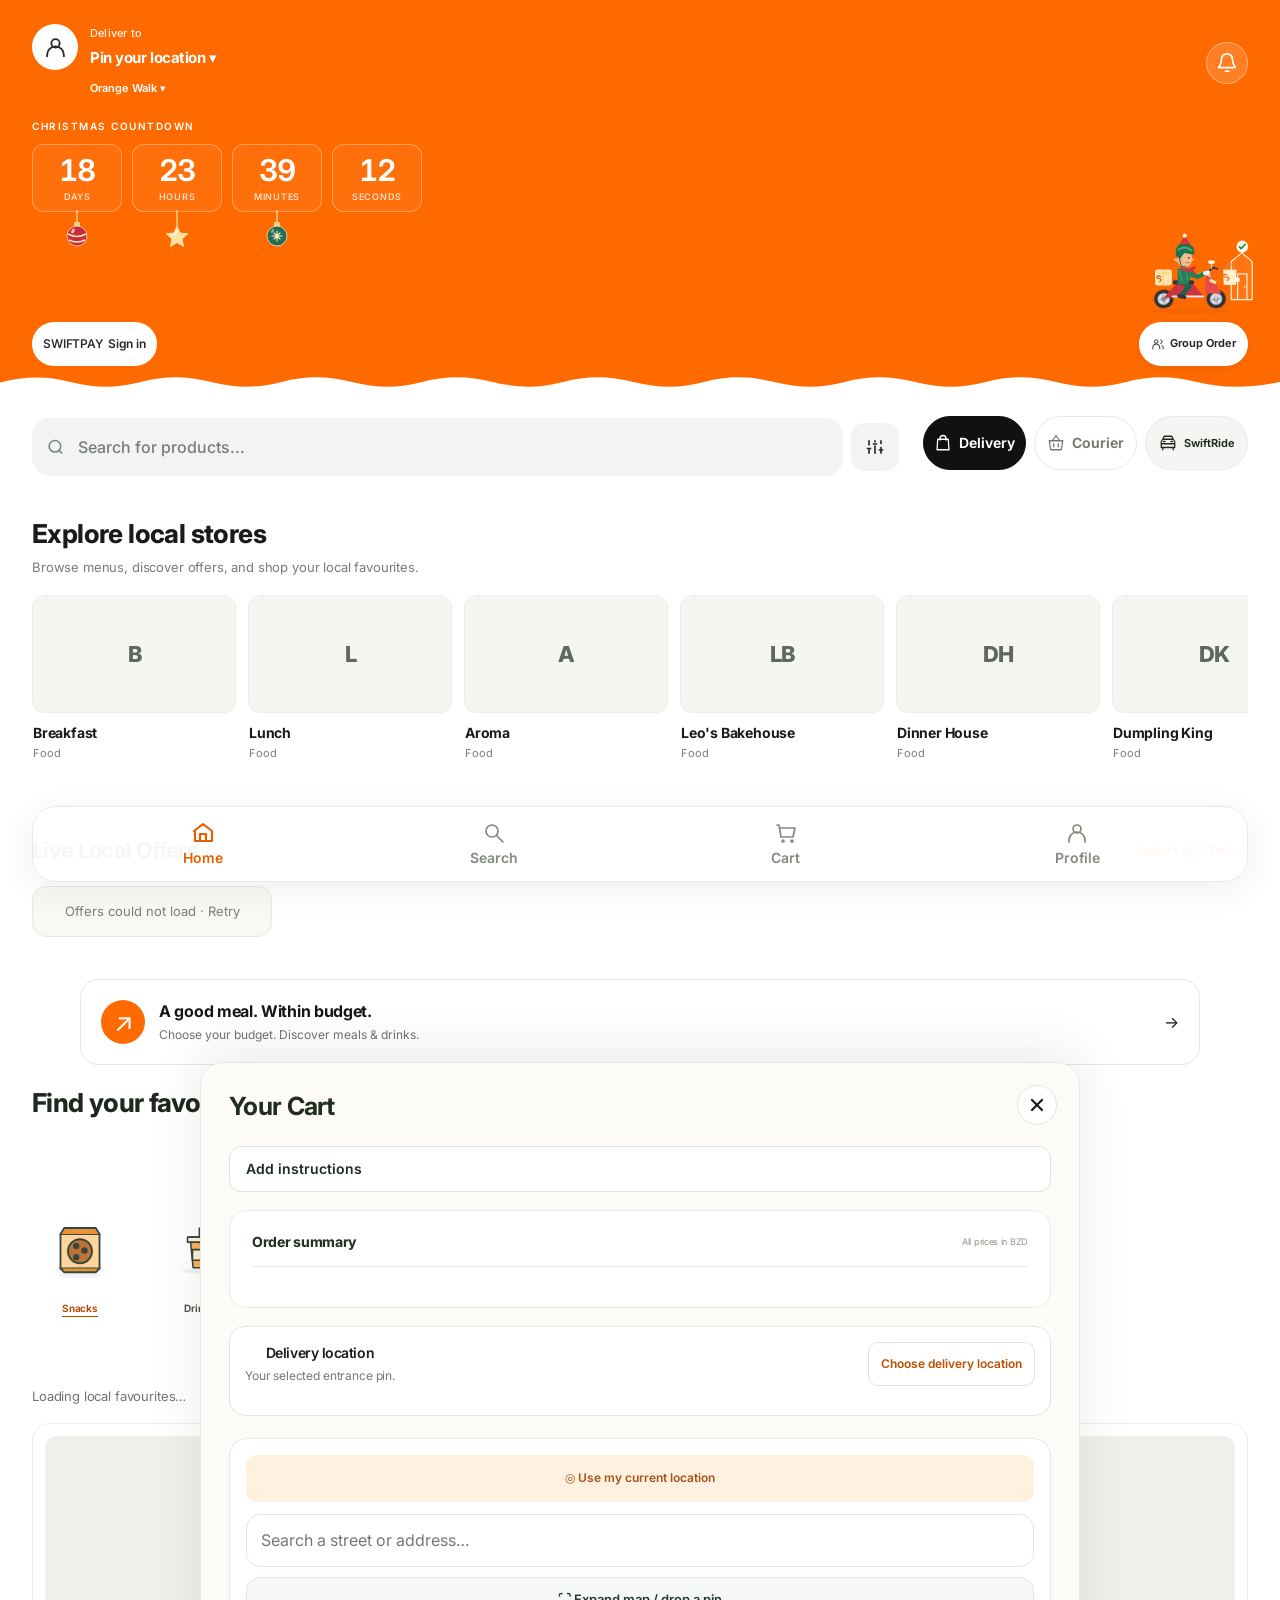
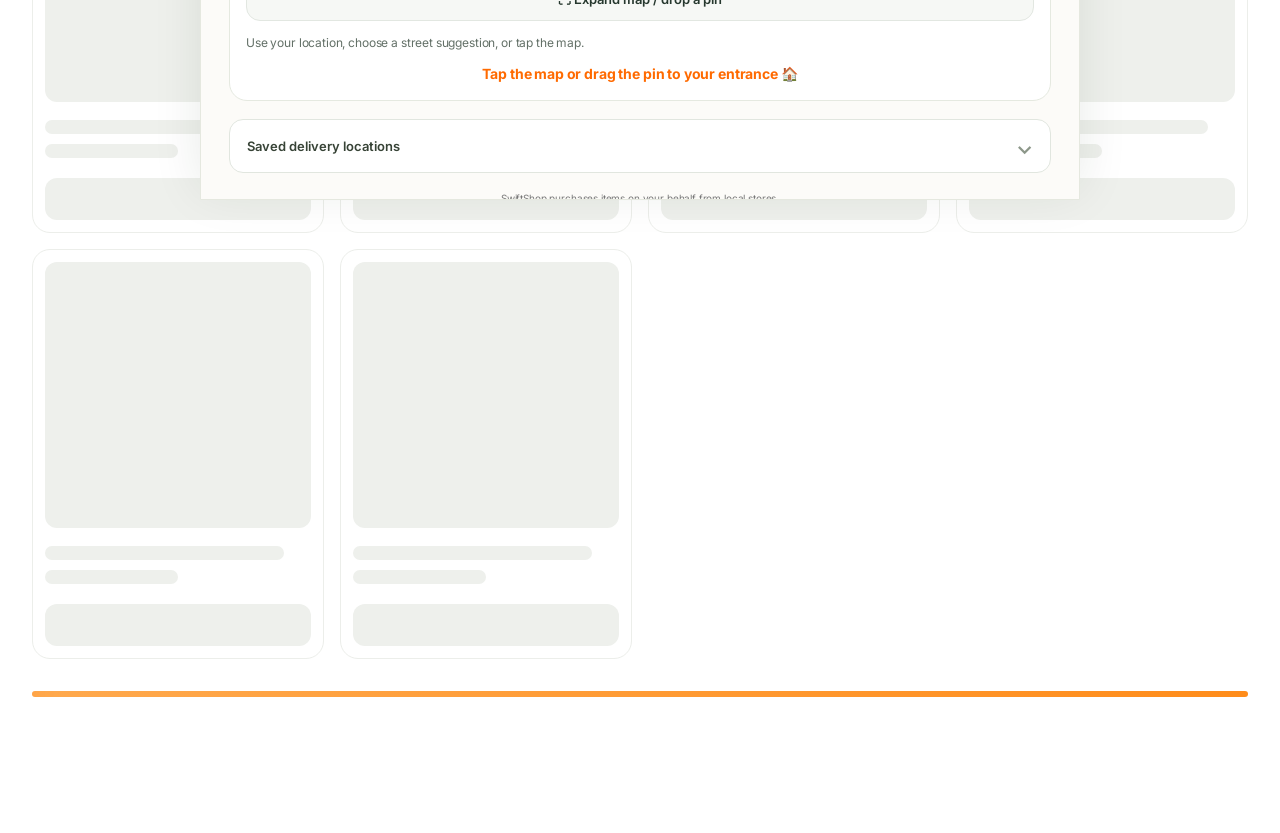
==== index.html @ 3e3e79d7 "Outline apparel cards, move sharing to details and add admin entrance artwork editor" ====
<!DOCTYPE html>
<html>
<head><link rel="stylesheet" href="swift-launch.css?v=stardust20261115"><script id="swift-launch-history-reset">(()=>{try{const marker='swiftshop.launch-history-reset.20261025';if(localStorage.getItem(marker))return;for(const k of Object.keys(localStorage)){if(k.startsWith('swiftshop.live-orders.v1:')||/^swiftshop\.v1\..*\.history$/.test(k)||k.startsWith('swiftride.customer.pending:')||k.startsWith('swiftride.customer.completed:'))localStorage.removeItem(k);}localStorage.setItem(marker,'1');}catch{}})();</script><script id="stable-customer-entry">document.documentElement.classList.add('swift-entry-loading');if('scrollRestoration' in history)history.scrollRestoration='manual';</script>
<style id="stable-customer-entry-style">
html.swift-entry-loading body{visibility:hidden!important}
html.swift-entry-loading::before{content:'SwiftShop';position:fixed;inset:0;z-index:2147483647;display:flex;align-items:center;justify-content:center;background:#fffaf5;color:#ff6a00;font:800 42px/1.2 system-ui}
#customerSessionRestore{box-sizing:border-box}
html.swift-entry-loading #authScreen{animation:none!important;transition:none!important}
</style>
<script>
(function(){function ready(){const settle=Promise.resolve();settle.then(()=>requestAnimationFrame(()=>requestAnimationFrame(()=>{window.scrollTo({top:0,left:0,behavior:'instant'});document.documentElement.classList.remove('swift-entry-loading');})));}if(document.readyState==='loading')document.addEventListener('DOMContentLoaded',ready,{once:true});else ready();const root=document.documentElement;let awaiting=root.classList.contains('swift-awaiting-auth');new MutationObserver(()=>{const next=root.classList.contains('swift-awaiting-auth');if(awaiting&&!next){window.scrollTo({top:0,left:0,behavior:'instant'});}awaiting=next;}).observe(root,{attributes:true,attributeFilter:['class']});})();
</script>
<script src="customer-reviews.js?v=confirmstars20261116" defer></script>
<script src="customer-usability.js?v=reviewsfinal20261008" defer></script>
<script src="pickup-discovery.js?v=town20261101" defer></script>
<link rel="stylesheet" href="swiftpay.css?v=funds20261112">
<script src="product-filters.js?v=store-scope20261027"></script>
  <meta charset="UTF-8"><link rel="stylesheet" href="guest-browsing.css?v=guest20261111"><link rel="stylesheet" href="customer-interactions.css?v=smooth20261111"><link rel="preconnect" href="https://fonts.googleapis.com"><link rel="preconnect" href="https://fonts.gstatic.com" crossorigin><meta name="swiftshop-build" content="customer-orders-verified-20261004">
<script src="app-config.js?v=orders20261004"></script><script src="native.js?v=back20261105"></script><link rel="stylesheet" href="mobile.css?v=orders20261004">

  <script src="https://cdn.jsdelivr.net/npm/@supabase/supabase-js@2.117.2"></script>
  <link href="https://fonts.googleapis.com/css2?family=Poppins:wght@500;600;700;800;900&display=swap" rel="stylesheet">
<script async src="https://maps.googleapis.com/maps/api/js?key=AIzaSyBpkP-1hNTsxKVNmPhPP_J-SawsNZi3TIQ&libraries=places"></script>


  <title>SwiftShop OW</title>

  <!-- PWA / iOS -->
  <meta name="apple-mobile-web-app-capable" content="yes">
  <meta name="apple-mobile-web-app-status-bar-style" content="default">
  <meta name="apple-mobile-web-app-title" content="SwiftShop OW">
  <meta name="theme-color" content="#ff6a00">
  <meta name="viewport" content="width=device-width, initial-scale=1, viewport-fit=cover">


  
  
    

  <style>
    html {
  color-scheme: light;
}
    /* ================= SEARCH BAR ================= */
.search-bar {
  width: 100%;
  padding: 15px 18px;
  border-radius: 18px;
  border: none;
  font-size: 16px;
  font-weight: 600;
  background: rgba(255,255,255,0.95);
  box-shadow: 0 8px 22px rgba(0,0,0,0.08);
  outline: none;
}
/* ================= INFO TEXT ================= */
.info-text {
  margin-top: 12px;
  font-size: 14px;
  font-weight: 600;
  color: #555;
  text-align: center;
  display: flex;
  flex-direction: column;
  gap: 6px;                 /* 👈 spacing between lines */
  line-height: 1.3;
}

.info-text strong {
  color: #ff6a00;
  font-weight: 700;
}
/* ================= LIGHT BEAM ================= */
.light-beam {
  position: relative;
  width: 100%;
  height: 6px;
  margin: 10px auto 16px;
  overflow: hidden;
  border-radius: 6px;
  background: linear-gradient(
  135deg,
  #FFA94D 0%,
  #FF8C1A 100%
);
}

/* 🔥 MOVING DOT */
.beam-dot {
  position: absolute;
  top: 50%;
  left: -20px;
  width: 12px;
  height: 12px;
  background: radial-gradient(circle, #fff 10%, #ff7a00 60%);
  border-radius: 50%;
  transform: translateY(-50%);
  box-shadow:
    0 0 14px rgba(255,140,0,1),
    0 0 28px rgba(255,100,0,.9);

  animation:
    beamMove 4s linear infinite,
    beamPulse 1.2s ease-in-out infinite;
}




.auth-screen {
  position: fixed;
  inset: 0;
  background: linear-gradient(135deg,#ff8a00,#ff5a1f);
  display: flex;
  flex-direction: column;
  justify-content: center;
  align-items: center;
  z-index: 99999;
}

.auth-screen h2 {
  color: white;
  margin-bottom: 10px;
  text-align: center;
}


.auth-screen input {
  width: 80%;
  max-width: 300px;
  padding: 14px;
  margin-bottom: 12px;
  border-radius: 14px;
  border: none;
  font-size: 16px;
}

.auth-screen button {
  width: 80%;
  max-width: 300px;
  padding: 14px;
  border-radius: 20px;
  border: none;
  font-size: 16px;
  font-weight: 700;
  background: white;
  color: #ff6a00;
}

#loginBox{
  display: flex;
  flex-direction: column;
  align-items: center;

  width: 100%;
  max-width: 360px;     /* 👈 keeps box centered & not full screen */
  text-align: center;  /* 👈 centers ALL text */
}


/* ➡️ MOVE ACROSS */
@keyframes beamMove {
  from { left: -20px; }
  to   { left: 100%; }
}

/* 💓 MICRO PULSE */
@keyframes beamPulse {
  0%, 100% {
    transform: translateY(-50%) scale(1);
    box-shadow:
      0 0 14px rgba(255,140,0,1),
      0 0 28px rgba(255,100,0,.9);
  }
  50% {
    transform: translateY(-50%) scale(1.3);
    box-shadow:
      0 0 20px rgba(255,160,0,1),
      0 0 36px rgba(255,120,0,1);
  }
}


/* ================= LIVE TEXT SLIDER ================= */
.text-slider-container {
  width: 100%;
  overflow: hidden;
  background: rgba(255, 106, 0, 0.05);
  padding: 8px 0;
  margin-top: -10px;
  margin-bottom: 15px;
  white-space: nowrap;
  position: relative;
  border-bottom: 1px solid rgba(255, 106, 0, 0.1);
}

.text-slider-track {
  display: inline-block;
  padding-left: 100%;
  /* CHANGED: 25s to 45s to slow it down */
  animation: textLoop 45s linear infinite;
}



.text-slider-track span {
  display: inline-block;
  font-size: 13px;
  font-weight: 700;
  color: #ff5a1f;
  margin-right: 60px; /* Increased space slightly for readability */
}

@keyframes textLoop {
  0% { transform: translate3d(0, 0, 0); }
  100% { transform: translate3d(-100%, 0, 0); }
}
#thankYouToast {
  position: fixed;
  bottom: calc(110px + env(safe-area-inset-bottom));
  left: 50%;
  transform: translateX(-50%) scale(0.95);

  background: #25d366;
  color: white;
  padding: 12px 20px;
  border-radius: 18px;

  font-weight: 700;
  font-size: 15px;

  box-shadow: 0 10px 30px rgba(0,0,0,.25);
  opacity: 0;
  pointer-events: none;
  z-index: 99999;

  transition: opacity 0.3s ease, transform 0.3s ease;
}

#thankYouToast.show {
  opacity: 1;
  transform: translateX(-50%) scale(1);
}
.login-slogan {
  margin-top: -10px;
  margin-bottom: 20px;
  font-size: 15px;
  font-weight: 500;
  opacity: 0.9;
  color: #fff;
  text-align: center;
}

.login-steps {
  margin-top: 16px;
  font-size: 14px;
  font-weight: 600;
  opacity: 0.85;
  color: #fff;
  text-align: center;
}


.minus-btn {
  background: #ffdddd;
  border: none;
  border-radius: 8px;
  padding: 4px 8px;
  margin-left: 8px;
  font-size: 14px;
  font-weight: 700;
  cursor: pointer;
}

/* ================= SUGGEST ITEM BUTTON ================= */
.suggest-btn {
  position: absolute;
  bottom: 8px;
  left: 16px;
  background: rgba(255,255,255,0.95);
  color: #ff5a1f;
  border: none;
  padding: 10px 14px;
  border-radius: 14px;
  font-weight: 700;
  font-size: 14px;
  cursor: pointer;
  box-shadow: 0 8px 20px rgba(0,0,0,.2);
}
/* ================= SUGGEST MODAL ================= */
.suggest-overlay {
  position: fixed;
  inset: 0;
  background: rgba(0,0,0,.4);
  backdrop-filter: blur(4px);
  display: none;
  align-items: center;
  justify-content: center;
  z-index: 9999;
}
@keyframes popIn {
  from {
    transform: scale(.9);
    opacity: 0;
  }
  to {
    transform: scale(1);
    opacity: 1;
  }
}


/* 🫧 Custom White Image Cart Bubble with Outer Ring */
/* 🫧 Custom White Image Cart Bubble with Outer Ring */
#cartBubble {
  position: fixed;
  bottom: calc(20px + env(safe-area-inset-bottom));
  right: 20px;
  width: 62px;
  height: 62px;
  background-color: #ffffff;
  background-image: url('https://i.imgur.com/7NRRAN0.png');
  background-size: 52%;
  background-repeat: no-repeat;
  background-position: center;
  border-radius: 50%;
  display: none;
  align-items: center;
  justify-content: center;
  z-index: 1000;
  cursor: pointer;
  box-shadow: 0 12px 30px -4px rgba(15, 23, 42, 0.25);
  border: 2px solid #ffffff;
  transition: transform 0.2s cubic-bezier(0.175, 0.885, 0.32, 1.275);
}

#cartBubble:active {
  transform: scale(0.92);
}

/* 🟠 Outer Ring Effect (Glowing when closed/minimized) */
#cartBubble::before {
  content: "";
  position: absolute;
  inset: -5px;
  border-radius: 50%;
  border: 2px solid rgba(255, 106, 0, 0.6);
  box-shadow: 0 0 12px rgba(255, 106, 0, 0.3);
  animation: cartRingPulse 3s ease-in-out infinite;
  pointer-events: none;
}

/* Ring Pulse Animation */
@keyframes cartRingPulse {
  0%, 100% {
    transform: scale(1);
    opacity: 0.8;
  }
  50% {
    transform: scale(1.12);
    opacity: 0.3;
  }
}

/* Stop glowing/pulsing when the cart panel IS OPEN (.active) */
#cartBubble.active::before {
  animation: none;
  opacity: 0.2;
}
/* ================= LOGO SLIDER (BUMP, GLOW & VERIFIED) ================= */
.logo-slider-container {
  width: 100%;
  overflow: hidden;
  padding: 25px 0; /* Extra space for the scale bump */
  background: transparent;
  white-space: nowrap;
  position: relative;
}

.logo-slider-track {
  display: inline-flex;
  align-items: center;
  animation: logoDisappear 18s linear infinite;
}

.logo-circle {
  width: 65px;
  height: 65px;
  border-radius: 50%;
  background: white;
  display: flex;
  align-items: center;
  justify-content: center;
  margin-right: 40px;
  border: 2px solid #eee;
  box-shadow: 0 4px 10px rgba(0, 0, 0, 0.05);
  position: relative; /* Essential for the badge positioning */
  flex-shrink: 0;
  animation: bumpPass 3.5s cubic-bezier(0.45, 0.05, 0.55, 0.95) infinite;
}

/* The Blue Verified Badge */
.verified-badge {
  position: absolute;
  bottom: 2px;
  right: 2px;
  width: 18px;
  height: 18px;
  background: #0095f6; /* Meta/Instagram Blue */
  border-radius: 50%;
  border: 2px solid #fff;
  display: flex;
  align-items: center;
  justify-content: center;
  box-shadow: 0 2px 4px rgba(0,0,0,0.1);
  z-index: 2;
}

/* The White Checkmark inside the badge */
.verified-badge::after {
  content: '';
  width: 4px;
  height: 8px;
  border: solid white;
  border-width: 0 2px 2px 0;
  transform: rotate(45deg);
  margin-top: -2px;
}

.logo-circle img {
  width: 75%;
  height: 75%;
  object-fit: contain;
  border-radius: 50%;
}

/* Staggered Delay Logic */
.logo-circle:nth-child(1) { animation-delay: 0s; }
.logo-circle:nth-child(2) { animation-delay: 0.5s; }
.logo-circle:nth-child(3) { animation-delay: 1.0s; }
.logo-circle:nth-child(4) { animation-delay: 1.5s; }
.logo-circle:nth-child(5) { animation-delay: 2.0s; }

@keyframes bumpPass {
  0%, 100% {
    border-color: #eee;
    box-shadow: 0 4px 10px rgba(0, 0, 0, 0.05);
    transform: scale(1);
  }
  30% {
    border-color: #25d366; 
    box-shadow: 0 0 20px rgba(37, 211, 102, 0.4);
    transform: scale(1.2);
  }
  60% {
    border-color: #eee;
    transform: scale(1);
  }
}

@keyframes logoDisappear {
  0% { transform: translateX(100vw); }
  100% { transform: translateX(-100%); }
}


.suggest-box {
  background: white;
  width: 90%;
  max-width: 320px;
  padding: 20px;
  border-radius: 22px;
  position: relative;
  text-align: center;
  box-shadow: 0 20px 40px rgba(0,0,0,.3);
  animation: popIn .25s ease; /* 👈 ADD THIS */
}

.suggest-box h3 {
  margin-bottom: 14px;
  font-weight: 800;
}

.suggest-box input {
  width: 100%;
  padding: 14px;
  border-radius: 16px;
  border: none;
  background: #f2f2f2;
  font-size: 16px;
  margin-bottom: 12px;
}

.submit-btn {
  width: 100%;
  padding: 14px;
  border-radius: 16px;
  border: none;
  font-weight: 800;
  background: linear-gradient(135deg,#ff9a00,#ff5a1f);
  color: white;
  cursor: pointer;
}

.close-btn {
  position: absolute;
  top: 10px;
  right: 12px;
  background: none;
  border: none;
  font-size: 20px;
  cursor: pointer;
}

.minus-btn:active {
  transform: scale(0.9);
}

/* ================= GLOBAL STYLES ================= */
* { box-sizing: border-box; }
html, body { overflow-x: hidden; }

body {
  margin: 0;
  padding-bottom: 96px;
  font-family: "Poppins", -apple-system, BlinkMacSystemFont, "Segoe UI", Roboto, sans-serif;
  background: #f8fafc;
  color: #0f172a;
  -webkit-font-smoothing: antialiased;
  -moz-osx-font-smoothing: grayscale;
}

/* ================= SEARCH BAR WITH LIGHT ================= */
.search-container {
  position: relative;
  width: 92%;
  max-width: 500px;
  margin: 18px auto;
  height: 52px;
  background: white;
  border-radius: 26px;
  display: flex;
  align-items: center;
  overflow: hidden; /* Clips the spinning light */
  z-index: 1;
  box-shadow: 0 4px 15px rgba(0,0,0,0.06);
}

/* 🔄 THE CIRCLING LIGHT (The 'Banana' Spark) */
/* 🔄 OPTIMIZED SEARCH GLOW (FAST INPUT) */
.search-container::before {
  content: '';
  position: absolute;
  inset: -150%;
  background: conic-gradient(
    transparent,
    transparent,
    #ff9a00 12%,
    #ffffff 16%,
    #ff9a00 22%,
    transparent 32%
  );

  animation: searchRotate 6s linear infinite;
  will-change: transform;
  transform: translateZ(0);
  z-index: -2;
}



/* 🛡️ THE MASK (Keeps the inside white) */
.search-container::after {
  content: '';
  position: absolute;
  inset: 2px; /* Thickness of the light border */
  background: white;
  border-radius: 24px;
  z-index: -1;
}

.search-container input {
  width: 100%;
  height: 100%;
  border: none;
  background: transparent;
  padding: 0 20px 0 45px; /* Space for the 🔍 icon */
  font-family: inherit;
  font-size: 16px;
  outline: none;
}

/* YOUR PLACEHOLDER COLOR */
.search-container input::placeholder {
  color: #888;
}

@keyframes searchRotate {
  from { transform: rotate(0deg); }
  to { transform: rotate(360deg); }
}


    /* ================= HEADER ================= */
.header {
  background: linear-gradient(135deg, #ff9a00, #ff5a1f);
  color: white;

  height: 190px;

  display: flex;
  flex-direction: column;
  justify-content: center;
  align-items: center;

  text-align: center;
  position: relative;

  border-bottom-left-radius: 32px;
  border-bottom-right-radius: 32px;
  box-shadow: 0 8px 24px rgba(255, 106, 0, 0.26);
  box-sizing: border-box;
}

@media (max-width: 480px) {
  .header {
    height: 170px;
    border-bottom-left-radius: 26px;
    border-bottom-right-radius: 26px;
  }
}

    .header h1 span {
      display: inline-block;
      animation: jumpGlow 1.8s ease-in-out infinite;
    }

    @keyframes jumpGlow {
      0%,100% { transform: translateY(0); }
      50% { transform: translateY(-8px); }
    }

.header p {
  margin-top: -12px; /* 👈 Changed from -5px to -12px */
  margin-bottom: 12px; /* 👈 Adds space below so social buttons don't move up */
  font-size: 0.9rem;
  opacity: 0.95;
}
/* ================= CATEGORIES (SLIDING) ================= */

/* 1. The Outer Container */
.categories-wrapper {
  position: relative;
  width: 100%;
  overflow: hidden;
}

/* 2. The Fading Edge */
.categories-wrapper::after {
  content: "";
  position: absolute;
  top: 0;
  right: 0;
  width: 60px; 
  height: 100%;
  background: linear-gradient(to right, rgba(255,255,255,0), #f4f4f4); 
  pointer-events: none; 
  z-index: 2;
}

/* 3. The Scrolling Row */
.categories {
  display: flex;             
  overflow-x: auto;          
  white-space: nowrap;       
  gap: 10px;
  /* Note the 60px right padding so the last item isn't covered by the fade */
  padding: 16px 60px 16px 16px; 
  scrollbar-width: none;     
  -webkit-overflow-scrolling: touch; 
}

/* Hides scrollbar for Chrome/Safari */
.categories::-webkit-scrollbar {
  display: none;
}





 /* ================= PRODUCTS ================= */
/* SURGICAL REPLACEMENT: Micro Mobile Grid */
.section {
  padding: 0 10px;
  margin-bottom: 20px;
  display: grid;
  grid-template-columns: repeat(2, 1fr); 
  gap: 8px; /* Tighter spacing between cards */
}

@media (min-width: 600px) {
  .section {
    grid-template-columns: repeat(3, 1fr);
    gap: 12px;
  }
}

@media (min-width: 900px) {
  .section {
    grid-template-columns: repeat(4, 1fr);
    gap: 16px;
  }
}

@media (max-width: 340px) {
  .section {
    gap: 6px;
    padding: 0 6px;
  }
}
/* Subcategory Title spans across both columns */
/* SURGICAL REPLACEMENT: Compact Header */
.subcategory-title {
  grid-column: 1 / -1; 
  font-size: 16px; /* Scaled down for dense layout */
  font-weight: 800;
  color: #0f172a;
  margin-top: 14px;
  margin-bottom: 6px;
  display: flex;
  align-items: center;
  gap: 8px;
}
/* Vertical Card Design */
/* SURGICAL REPLACEMENT: Sleek Compact Product Card */
.product {
  background: #ffffff;
  border-radius: 12px; /* Sharper modern corners */
  padding: 8px; /* Reduced internal padding */
  display: flex;
  flex-direction: column;
  justify-content: space-between;
  align-items: stretch;
  box-shadow: 0 2px 6px rgba(15, 23, 42, 0.03);
  border: 1px solid #f1f5f9;
  position: relative !important;
  overflow: hidden !important; /* Prevents badge overflows */
  transition: transform 0.15s ease, box-shadow 0.15s ease;
}
.product:active {
  transform: scale(0.98);
}


/* White container for transparent PNGs */
/* SURGICAL REPLACEMENT: Micro Image Wrapper */
.product-img-wrap {
  position: relative;
  width: 100%;
  aspect-ratio: 1 / 1;
  background: #f8fafc; /* Subtle grey surface contrast for white PNGs */
  border-radius: 8px;
  display: flex;
  align-items: center;
  justify-content: center;
  overflow: hidden;
  margin-bottom: 6px; /* Tight margin under image */
}

/* Clean Heart Outline Button (No background container) */
.heart-btn {
  position: absolute;
  top: 8px;
  left: 8px;
  width: 24px !important;
  height: 24px !important;
  min-width: unset !important;
  background: transparent !important;
  border: none !important;
  padding: 0 !important;
  display: flex !important;
  align-items: center;
  justify-content: center;
  cursor: pointer;
  z-index: 5;
  box-shadow: none !important;
  transition: transform 0.2s cubic-bezier(0.175, 0.885, 0.32, 1.275);
}

.heart-btn svg {
  width: 18px !important;
  height: 18px !important;
  fill: none;
  stroke: #000000; /* Crisp black outline */
  stroke-width: 2.2;
  transition: all 0.2s ease;
  display: block;
}

/* Active Liked State */
.heart-btn.liked {
  transform: scale(1.15);
}

.heart-btn.liked svg {
  fill: #ff3b30 !important;   /* Fills red on click */
  stroke: #ff3b30 !important; /* Turns outline red on click */
}

.heart-btn:active {
  transform: scale(0.85);
}

/* Image scaling inside the white wrapper */
.product img {
  width: 90%;
  height: 90%;
  object-fit: contain; /* Keeps transparent products crisp and fully visible */
  cursor: pointer;
}

.product-info {
  width: 100%;
  display: flex;
  flex-direction: column;
  flex: 1;
}

.product-info strong {
  font-size: 14px;
  font-weight: 700;
  color: #111111;
  line-height: 1.25;
  margin-bottom: 6px;
  display: -webkit-box;
  -webkit-line-clamp: 2; /* Truncates title to 2 lines */
  -webkit-box-orient: vertical;
  overflow: hidden;
}

.price {
  color: #1ebe57; /* Bright green price */
  font-weight: 700;
  font-size: 13px;
  margin-bottom: 10px;
  display: flex;
  align-items: center;
  gap: 4px;
}

.price-was {
  text-decoration: line-through;
  color: #9ca3af;
  font-size: 0.85em;
  font-weight: 400;
}

.product button {
  width: 100%;
  background: #0f172a;
  color: #ffffff;
  border-radius: 10px;
  padding: 10px 0;
  font-weight: 700;
  font-size: 13px;
  border: none;
  cursor: pointer;
  margin-top: auto;
  transition: background-color 0.2s ease, transform 0.1s ease;
}

.product button:active {
  transform: scale(0.95);
  background: #ff6a00;
}
    /* ================= CART ================= */
    .cart-row {
      display: flex;
      justify-content: space-between;
      margin-bottom: 8px;
      font-weight: 500;
    }

 
/* ================= ORDER BOX (BOTTOM SHEET — HIDDEN UNTIL NEXT) ================= */
.order-btn{
  display: none;                 /* hidden until Next */
  position: fixed;
  bottom: 0;
  left: 0;
  right: 0;

  background: #ffffff;
  border-top-left-radius: 18px;
  border-top-right-radius: 18px;

  padding: 16px;
  box-shadow: 0 -10px 25px rgba(0,0,0,0.15);

  max-height: 85vh;              /* 👈 not full screen */
  overflow-y: auto;

  z-index: 9999;
}





    .order-btn input,
    .order-btn button {
      width: 100%;
      padding: 15px;
      margin-bottom: 10px;
      border-radius: 18px;
      border: none;
      font-size: 16px;
    }

    .order-btn input {
      background: #f2f2f2;
    }

    /* WhatsApp button (clean & premium) */
.whatsapp {
  width: 100%;
  margin-top: 14px;

  background: linear-gradient(135deg, #25D366, #1ebe57);
  color: #fff;

  font-weight: 700;
  font-size: 16px;

  border: none;
  border-radius: 14px;
  padding: 14px;

  cursor: pointer;

  box-shadow: 0 6px 14px rgba(37,211,102,0.35);
  animation: whatsappPulse 2.8s ease-in-out infinite;

  position: relative;
  z-index: 0; /* ✅ prevents overlap */
  overflow: hidden;
}

/* Soft pulse — NO overlap */
@keyframes whatsappPulse {
  0%, 100% {
    transform: scale(1);
    box-shadow: 0 6px 14px rgba(37,211,102,0.35);
  }
  50% {
    transform: scale(1.03); /* ✅ small scale */
    box-shadow: 0 8px 18px rgba(37,211,102,0.45);
  }
}
.cat-btn {
  min-width: auto;
  height: 36px;
  padding: 0 14px;

  background: #f2f2f2;
  border-radius: 999px;

  font-size: 14px;
  font-weight: 700;
  color: #111;

  border: none;
  box-shadow: none;

  /* 🔥 ADD THESE */
  display: inline-flex;
  align-items: center;
  justify-content: center;

  white-space: nowrap;
  cursor: pointer;

  transition: background 0.2s ease, color 0.2s ease, transform 0.1s ease;
}

/* subtle hover (desktop only feel) */
.cat-btn:hover {
  background: #e6e6e6;
}

/* click feel */
.cat-btn:active {
  transform: scale(0.96);
}

/* active state */
.cat-btn.active {
  background: #000;
  color: #fff;
}

/* OPTIONAL ultra-premium touch */
.cat-btn.active:hover {
  background: #111;
}


.cat-btn.active {
  background: #000;
  color: #fff;
}

   /* ================= ACTION BUTTONS ROW ================= */
.install-row {
  display: flex;
  justify-content: center;
  align-items: center;
  gap: 10px;
  padding: 15px 16px 5px; 
  width: 100%;
}

.install-btn, .promote-btn {
  flex: 1; 
  height: 50px;
  display: flex;
  align-items: center;
  justify-content: center;
  border-radius: 16px;
  font-size: 13px;
  font-weight: 800;
  text-decoration: none;
  border: none;
  cursor: pointer;
  box-shadow: 0 6px 15px rgba(0,0,0,0.15);
  margin: 0 !important;
  text-align: center;
}

.install-btn {
  background: #000000;
  color: #ffffff;
  border: 2px solid #ff9000; /* The Orange Tracing Border */
  box-shadow: 0 0 10px rgba(255, 144, 0, 0.4); /* The Orange Glow */
  animation: installPulse 2s ease-in-out infinite;
  transition: all 0.3s ease;
}

/* Update the pulse to feel more like a glowing heartbeat */
@keyframes installPulse {
  0%, 100% { 
    transform: scale(1); 
    box-shadow: 0 0 5px rgba(255, 144, 0, 0.4); 
  }
  50% { 
    transform: scale(1.04); 
    box-shadow: 0 0 15px rgba(255, 144, 0, 0.7); /* Glow gets stronger when button grows */
  }
}

.promote-btn {
  background: #25D366;
  color: white;
}

@keyframes installPulse {
  0%,100% { transform: scale(1); }
  50% { transform: scale(1.04); }
}

    /* ================= SOCIAL FOLLOW (HEADER CORNER) ================= */
.header {
  position: relative;
}
/* 👤 PROFILE CIRCLE (With Soft Premium Glow) */
#profileCircle {
  position: absolute;
  top: 10px;
  left: 16px;
  width: 44px;
  height: 44px;
  border-radius: 50%;
  background: rgba(255,255,255,0.95);
  color: #ff6a00;
  font-weight: 900;
  font-size: 16px;
  display: flex;
  align-items: center;
  justify-content: center;
  cursor: pointer;
  z-index: 10;

  /* ✨ Initial soft shadow */
  box-shadow: 0 4px 12px rgba(0,0,0,0.15);
  /* 💓 Activation of the slow breathing glow */
  animation: profileGlow 3s ease-in-out infinite;
  transition: transform 0.2s ease;
}

#profileCircle:active {
  transform: scale(0.92);
}

/* ⚪️ BRIGHT WHITE PRO GLOW */
@keyframes profileGlow {
  0%, 100% {
    /* Tight, soft white shadow */
    box-shadow: 0 4px 12px rgba(0,0,0,0.15), 0 0 10px rgba(255, 255, 255, 0.5);
    transform: scale(1);
  }
  50% {
    /* Maximum white glow expansion */
    box-shadow: 0 6px 18px rgba(0,0,0,0.2), 0 0 30px rgba(255, 255, 255, 0.9);
    transform: scale(1.06);
  }
}


/* 👤 PROFILE CARD */
.profile-card {
  background: #fff;
  width: 92%;
  max-width: 420px;
  border-radius: 26px;
  padding: 22px;
  box-shadow: 0 20px 50px rgba(0,0,0,0.35);
  animation: pop 0.25s ease;
}

@keyframes pop {
  from { transform: scale(0.92); opacity: 0; }
  to { transform: scale(1); opacity: 1; }
}

/* TOP */
.profile-top {
  display: flex;
  align-items: center;
  gap: 16px;
}

.profile-avatar {
  width: 64px;
  height: 64px;
  border-radius: 50%;
  background: linear-gradient(135deg, #ff7a00, #ffb347);
  color: #fff;
  font-size: 22px;
  font-weight: 900;
  display: flex;
  align-items: center;
  justify-content: center;
}

.profile-name {
  font-size: 20px;
  font-weight: 800;
}

.profile-phone {
  font-size: 14px;
  opacity: 0.6;
}

/* POINTS */
.profile-points {
  margin: 20px 0;
  padding: 18px;
  border-radius: 18px;
  background: #fff5ec;
  text-align: center;
}

.points-number {
  font-size: 42px;
  font-weight: 900;
  color: #ff6a00;
}

.points-label {
  font-size: 13px;
  letter-spacing: 1px;
  opacity: 0.7;
}

/* REWARDS */
.profile-rewards {
  display: grid;
  grid-template-columns: 1fr 1fr;
  gap: 10px;
}

.reward {
  background: #f7f7f7;
  padding: 10px;
  border-radius: 14px;
  font-size: 13px;
  font-weight: 600;
}

.reward span {
  color: #ff6a00;
  font-weight: 800;
}

/* CLOSE */
.profile-close {
  margin-top: 18px;
  width: 100%;
  padding: 14px;
  border-radius: 14px;
  border: none;
  font-weight: 800;
  background: #ff6a00;
  color: white;
}


.social-follow {
  position: absolute;
  bottom: 8px; 
  right: 16px;
  display: flex;
  gap: 12px;
}

.social-follow a {
  width: 50px;
  height: 50px;
  border-radius: 16px; /* 👈 Keeps the modern rounded-square look */
  display: flex;
  align-items: center;
  justify-content: center;
  text-decoration: none;
  box-shadow: 0 10px 26px rgba(0,0,0,.25);
  transition: transform .2s ease, box-shadow .2s ease;
  overflow: hidden; /* 👈 Important: clips the image to the border-radius */
}

/* 📸 THIS RULES YOUR IMGUR LOGOS */
.social-follow a img {
  width: 100%;
  height: 100%;
  object-fit: cover; /* 👈 Makes the image fill the button without stretching */
}

.social-follow a:active {
  transform: scale(.9);
}

/* These colors will act as a 'fallback' or background if your images have transparency */
.social-instagram {
  background: radial-gradient(circle at 30% 30%, #feda75, #d62976, #962fbf);
}

.social-facebook {
  background: linear-gradient(135deg, #1877f2, #0d5bdd);
}
/* ================= SOCIAL ICON BOUNCE ================= */
.social-follow a {
  display: inline-flex;
  align-items: center;
  justify-content: center;
  animation: socialBounce 2.5s infinite;
}

/* Stagger the bounce so they don't move together */
.social-follow a:nth-child(1) {
  animation-delay: 0s;
}
.social-follow a:nth-child(2) {
  animation-delay: 0.4s;
}

@keyframes socialBounce {
  0%, 80%, 100% {
    transform: translateY(0);
  }
  90% {
    transform: translateY(-6px);
  }
}

/* ================= HEADER ================= */
.header {
  background: linear-gradient(135deg, #ff9a00, #ff5a1f);
  color: white;
  padding: 8px 16px 20px;
  text-align: center;
  border-bottom-left-radius: 26px;
  border-bottom-right-radius: 26px;
  box-shadow: 0 10px 30px rgba(255, 106, 0, 0.35);
}


/* Header title enhancement */
.header h1 {
  font-weight: 900;
  letter-spacing: .5px;
  text-shadow:
    0 2px 6px rgba(0,0,0,.18),
    0 0 22px rgba(255,255,255,.35);
}
#orderHint {
  font-size: 12px;
  font-weight: 600;
  color: #555;
  margin-bottom: 4px;
  opacity: 0.9;
  letter-spacing: 0.2px;
}
/* ================= ADD CONFIRM ANIMATION ================= */
.add-check {
  position: absolute;
  background: #25d366;
  color: white;
  font-size: 18px;
  font-weight: 900;
  width: 34px;
  height: 34px;
  border-radius: 50%;
  display: flex;
  align-items: center;
  justify-content: center;
  pointer-events: none;
  box-shadow: 0 6px 18px rgba(37,211,102,.6);
  animation: addPop 0.6s ease forwards;
  z-index: 9999;
}

@keyframes addPop {
  0% {
    transform: scale(0.6);
    opacity: 0;
  }
  40% {
    transform: scale(1.2);
    opacity: 1;
  }
  100% {
    transform: scale(1);
    opacity: 0;
  }
}
.order-time {
  margin-top: 10px;
  margin-bottom: 10px;
}

.order-time label {
  display: block;
  margin-bottom: 6px;
  font-weight: 600;
}

/* Keeps the gear feeling interactive */
#settingsGear:active {
  transform: scale(0.9) rotate(30deg);
}

/* 🔘 THE TRACK FOR THE LIGHT */
.next-btn-outer {
  position: relative;
  width: 100%;
  height: 60px; /* Slightly taller for a better feel */
  margin-top: 20px;
  border-radius: 16px; /* Matches your original design */
  overflow: hidden;
  display: flex;
  align-items: center;
  justify-content: center;
  z-index: 1;
  cursor: pointer;
}

/* 🔄 THE RACING SPARK */
.next-btn-outer::before {
  content: '';
  position: absolute;
  top: -150%;
  left: -150%;
  width: 400%;
  height: 400%;
  background: conic-gradient(
    transparent, 
    transparent, 
    #ffffff 10%, /* Bright white spark */
    #ff9000 20%, /* Orange tail */
    transparent 30%
  );
  animation: searchRotate 3s linear infinite;
  z-index: -2;
}

/* 🛡️ THE ACTUAL BUTTON (The Orange Part) */
.next-btn-inner {
  position: absolute;
  inset: 3px; /* This creates the thickness of the glowing border */
  background: #ff9000;
  color: white;
  font-size: 18px;
  font-weight: 700;
  border: none;
  border-radius: 13px; /* Slightly smaller to fit inside */
  cursor: pointer;
  z-index: 1;
  width: calc(100% - 6px); /* Adjusts for the inset */
  height: calc(100% - 6px);
  display: flex;
  align-items: center;
  justify-content: center;
  pointer-events: none; /* Let the click go through to the 'outer' div */
}

/* 🖱️ CLICK FEEDBACK */
.next-btn-outer:active {
  transform: scale(0.97);
}

/* 🔘 THE OUTER TRACK (The racing light path) */
.select-area-outer {
  position: relative;
  width: 100%;
  height: 54px; /* Matches your 14px padding height */
  margin-top: 8px;
  border-radius: 14px;
  overflow: hidden;
  display: flex;
  align-items: center;
  justify-content: center;
  z-index: 1;
}

/* 🔄 THE RACING SPARK */
.select-area-outer::before {
  content: '';
  position: absolute;
  top: -150%;
  left: -150%;
  width: 400%;
  height: 400%;
  background: conic-gradient(
    transparent, 
    transparent, 
    #ff9000 10%, /* Spark color */
    transparent 25%
  );
  animation: searchRotate 4s linear infinite;
  z-index: -2;
}

/* 🛡️ THE ACTUAL DROPDOWN (The Inside) */
.select-area-inner {
  position: absolute;
  inset: 2px; /* This creates the 2px thickness of the racing border */
  background: #f5f5f5; /* Matching your original light gray */
  color: #333;
  font-size: 16px;
  font-weight: 600;
  border: none;
  border-radius: 12px;
  padding: 0 14px;
  width: calc(100% - 4px);
  height: calc(100% - 4px);
  outline: none;
  cursor: pointer;
  z-index: 1;
  appearance: none; /* Removes default browser arrow */
  background-image: url('data:image/svg+xml;charset=US-ASCII,<svg xmlns="http://www.w3.org/2000/svg" width="20" height="20" viewBox="0 0 20 20"><path fill="%23ff9000" d="M5 7l5 5 5-5z"/></svg>');
  background-repeat: no-repeat;
  background-position: right 15px center;
}


/* 🔘 THE OUTER TRACK (The racing light path) */
.input-track {
  position: relative;
  width: 100%;
  height: 54px; /* Matches your original padding height */
  margin-top: 10px;
  border-radius: 14px;
  overflow: hidden; /* Clips the racing light */
  display: flex;
  align-items: center;
  justify-content: center;
  z-index: 1;
}

/* 🔄 THE RACING SPARK (Uses your existing searchRotate animation) */
.input-track::before {
  content: '';
  position: absolute;
  top: -150%;
  left: -150%;
  width: 400%;
  height: 400%;
  background: conic-gradient(
    transparent, 
    transparent, 
    #ff9000 10%, /* Orange spark color */
    transparent 25%
  );
  animation: searchRotate 4s linear infinite;
  z-index: -1;
}

/* 🛡️ THE ACTUAL INPUT BOX (Brighter Edition) */
.input-inner {
  position: absolute;
  /* 🚀 Increased to 3px to let more light shine through the "gap" */
  inset: 3px; 
  background: white;
  color: #333;
  font-size: 15px;
  border: none;
  /* Reduced slightly to match the 3px inset perfectly */
  border-radius: 11px; 
  padding: 0 15px;
  /* 🚀 Adjusted width/height to match the new 3px inset (3+3=6) */
  width: calc(100% - 6px);
  height: calc(100% - 6px);
  outline: none;
  z-index: 1;
  box-sizing: border-box;
  
  /* Adds a subtle inner glow to the white part */
  box-shadow: inset 0 0 5px rgba(255, 144, 0, 0.05); 
}

/* 🔘 THE SUBMIT BUTTON TRACK */
.submit-track {
  position: relative;
  width: 100%;
  height: 60px;
  margin-top: 20px;
  border-radius: 14px;
  overflow: hidden;
  display: flex;
  align-items: center;
  justify-content: center;
  cursor: pointer;
  box-shadow: 0 6px 20px rgba(37, 211, 102, 0.3);
}

/* 🔄 THE RACING SPARK */
.submit-track::before {
  content: '';
  position: absolute;
  top: -150%;
  left: -150%;
  width: 400%;
  height: 400%;
  background: conic-gradient(
    transparent, 
    transparent, 
    #ffffff 10%, /* White Spark */
    #ff9000 20%, /* Orange Trail */
    transparent 35%
  );
  animation: searchRotate 2.5s linear infinite; /* Slightly faster for action! */
  z-index: -1;
}

/* 🛡️ THE GREEN BUTTON BODY */
.submit-inner {
  position: absolute;
  inset: 3px; /* Border thickness */
  width: calc(100% - 6px);
  height: calc(100% - 6px);
  background: #25D366; /* WhatsApp Green */
  color: white;
  border: none;
  border-radius: 11px;
  font-size: 18px;
  font-weight: 800;
  cursor: pointer;
  z-index: 1;
  pointer-events: none; /* Allows click to hit the 'submit-track' div */
  display: flex;
  align-items: center;
  justify-content: center;
}

/* 🖱️ PRESS EFFECT */
.submit-track:active {
  transform: scale(0.96);
}






/* 🚀 ANIMATION: Subtle pop when the logo is active */
.cat-btn.active .cat-img {
  transform: scale(1.3);  /* 🔥 stronger zoom when selected */
  filter: none !important;
}


/* 📸 THE LOGO STYLE (Scaled to match bigger button) */
.cat-img {
  height: 60px;       /* 🔥 bigger */
  width: 60px;

  object-fit: cover;  /* 🔥 THIS is the key */
  object-position: center;

  border-radius: 8px;
  display: block;

  transform: scale(1.15);  /* 🔥 base zoom */
  transition: transform 0.2s ease;
}
/* 🚫 Pause heavy animations while typing */
body.searching *::before {
  animation-play-state: paused !important;
}

/* 💰 CURRENT BALANCE BOX */
.balance-box {
  margin: 6px 16px 0;
  padding: 8px 12px;
  background: #fff;
  border-radius: 10px;
  display: flex;
  justify-content: space-between;
  align-items: center;
  font-size: 13px;
  font-weight: 700;
  color: #333;
  box-shadow: 0 4px 12px rgba(0,0,0,0.08);
}

.balance-label {
  color: #777;
  font-weight: 600;
}

.balance-amount {
  color: #ff9000;
  font-weight: 900;
}
/* 🚫 Disable blue text highlight */
* {
  -webkit-tap-highlight-color: transparent;
  user-select: none;
}

/* 🖼️ IMAGE POP OVERLAY */
#imageOverlay {
  position: fixed;
  inset: 0;
  background: rgba(0,0,0,0.75);
  backdrop-filter: blur(4px);
  display: none;
  align-items: center;
  justify-content: center;
  z-index: 999999;
}

/* POPPED IMAGE */
#imageOverlay img {
  max-width: 85vw;
  max-height: 80vh;
  width: auto;
  height: auto;
  object-fit: contain;
  border-radius: 18px;
  box-shadow: 0 20px 60px rgba(0,0,0,0.6);
  animation: imagePop 0.25s ease;
}

@keyframes imagePop {
  from {
    transform: scale(0.85);
    opacity: 0;
  }
  to {
    transform: scale(1);
    opacity: 1;
  }
}

/* Make product images feel clickable */
.product img {
  cursor: pointer;
}

/* Ad Overlay Styles */

.promo-card {
    position: relative;
    width: 90%;
    max-width: 400px;
    background: #fff;
    border-radius: 12px;
    overflow: hidden;
    box-shadow: 0 10px 25px rgba(0,0,0,0.3);
}

.promo-card img {
    width: 100%;
    display: block;
}

.close-promo {
    position: absolute;
    top: 10px;
    right: 10px;
    background: rgba(0, 0, 0, 0.5);
    color: white;
    border: none;
    border-radius: 50%;
    width: 28px;
    height: 28px;
    cursor: pointer;
    font-weight: bold;
    display: flex;
    align-items: center;
    justify-content: center;
}
/* Button inside the Ad */
.promo-btn {
    position: absolute;
    bottom: 20px;
    left: 50%;
    transform: translateX(-50%);
    background-color: #ff9800; /* Bright orange to match your admin button */
    color: white;
    padding: 12px 30px;
    border-radius: 25px;
    font-weight: 800;
    font-size: 16px;
    text-transform: uppercase;
    box-shadow: 0 4px 15px rgba(0,0,0,0.3);
    border: 2px solid white;
    transition: transform 0.2s;
}

.promo-btn:active {
    transform: translateX(-50%) scale(0.95);
}

/* Ensure the card is the reference for the button positioning */
.promo-card {
    position: relative;
}
#promoOverlay {
    position: fixed;
    top: 0;
    left: 0;
    width: 100%;
    height: 100%;
    background: rgba(0, 0, 0, 0.85); /* Slightly darker for better focus */
    z-index: 10000;
    display: none; /* Controlled by showPromoAd() */
    align-items: center;
    justify-content: center;
    padding: 20px;
}

/* AD SLIDER */
.ad-slider {
  width: 100%;
  max-width: 1200px;
  height: 250px; /* 👈 Increased Height */
  overflow: hidden;
  border-radius: 16px;
  box-shadow: 0 4px 15px rgba(0,0,0,0.15);
}

.ad-track {
  display: flex;
  flex-direction: column;
  transition: transform 0.6s cubic-bezier(0.4, 0, 0.2, 1);
}

.ad-track img {
  width: 100%;
  height: 250px; /* 👈 MUST MATCH .ad-slider height */
  display: block;
  object-fit: cover; /* Keeps proportions perfect */
  flex-shrink: 0;
  margin: 0;
  padding: 0;
}

.install-row {
  display: flex;
  flex-direction: column;
  gap: 16px;
}

.install-buttons {
  display: flex;
  gap: 12px;
  justify-content: center;
  flex-wrap: wrap;
}
#promoOverlay {
  touch-action: manipulation;
}
/* ===============================
   REQUEST RIDE – MATCH PICKUP UI
   =============================== */

#requestRideBox {
  display: none;
  width: 100%;
  margin-top: 8px;
}

/* Title */
#requestRideBox h3 {
  font-size: 20px;
  font-weight: 700;
  color: #111;
  margin: 8px 0 20px;
}

/* Stack everything vertically */
#requestRideBox .ride-form-row {
  display: block;
}

/* Form group spacing */
#requestRideBox .ride-form-group {
  margin-bottom: 20px;
}

/* Labels */
#requestRideBox label {
  display: block;
  font-size: 15px;
  font-weight: 600;
  color: #111;
  margin-bottom: 8px;
}

/* Inputs & dropdowns */
#requestRideBox input,
#requestRideBox select {
  width: 100%;
  height: 52px;                 /* 👈 matches Pickup */
  padding: 0 18px;
  font-size: 15px;
  border-radius: 16px;          /* 👈 same softness */
  border: none;
  background: #f2f2f2;          /* 👈 Pickup grey */
  color: #111;
  outline: none;
}

/* Disabled field */
#requestRideBox input[disabled] {
  color: #555;
}

/* Location row (same as Deliver To) */
#requestRideBox .ride-location-row {
  height: 52px;
  padding: 0 18px;
  display: flex;
  align-items: center;
  border-radius: 16px;
  background: #f2f2f2;
  font-size: 15px;
  font-weight: 500;
  cursor: pointer;
  margin-bottom: 22px;
}

/* Button — calm, neutral, system-like */
#requestRideBox .ride-submit-btn {
  width: 100%;
  height: 52px;
  border-radius: 16px;
  border: none;
  font-size: 15px;
  font-weight: 600;
  cursor: pointer;
}

/* Press feedback (subtle, native feel) */
#requestRideBox .ride-submit-btn:active {
  transform: scale(0.99);
}

/* Mobile stays identical */
@media (max-width: 768px) {
  #requestRideBox {
    padding: 0 2px;
  }
}
/* ===== CENTERING POLISH ===== */

/* Center the title */
#requestRideBox h3 {
  text-align: center;
}

/* Center labels text */
#requestRideBox label {
  text-align: center;
}

/* Center text inside inputs & selects */
#requestRideBox input,
#requestRideBox select {
  text-align: center;
}

/* Center location row content */
#requestRideBox .ride-location-row {
  justify-content: center;   /* works because it's flex */
  text-align: center;
}

/* Center button text */
#requestRideBox .ride-submit-btn {
  display: block;
  width: 100%;
  max-width: 420px;
  margin: 20px auto 0;

  background: linear-gradient(135deg, #28a745, #2ecc71);
  color: #fff;
  font-weight: 600;
  font-size: 16px;

  padding: 14px 18px;
  border: none;
  border-radius: 14px;

  text-align: center;
  cursor: pointer;

  box-shadow: 0 8px 18px rgba(40, 167, 69, 0.35);

  animation: rideBounce 2.5s infinite;
  transition: transform 0.2s ease, box-shadow 0.2s ease;
}

#requestRideBox .ride-submit-btn:hover {
  transform: translateY(-1px);
  box-shadow: 0 6px 14px rgba(0,0,0,0.12);
}

#requestRideBox .ride-submit-btn:active {
  transform: scale(0.98);
}



/* If the Pickup Box is visible, force the Ride Box to stay hidden */
#pickupOrderBox:not([style*="display: none"]) ~ #requestRideBox {
    display: none !important;
}

#requestRideBox input,
#requestRideBox select,
#requestRideBox .ride-location-row {
  position: relative;
  overflow: hidden;
}



.product {
  position: relative !important;
  overflow: visible !important; /* Crucial for the badge to hang off the edge */
}

.sale-badge {
  position: absolute;
  top: -10px;
  left: -10px;
  background: radial-gradient(circle, #ffb300 0%, #ff6a00 100%);
  color: white;
  width: 50px;
  height: 50px;
  
  /* --- CENTER LOGIC --- */
  display: flex;
  align-items: center;      /* Vertical center */
  justify-content: center;   /* Horizontal center */
  text-align: center;
  padding: 0;                /* Reset padding to prevent offset */
  line-height: 1;            /* Prevents text from sitting too low */
  /* -------------------- */

  font-size: 11px;
  font-weight: 900;
  z-index: 100;
  
  clip-path: polygon(100% 50%, 95% 60%, 98% 71%, 88% 75%, 86% 86%, 75% 88%, 71% 98%, 60% 95%, 50% 100%, 40% 95%, 29% 98%, 25% 88%, 14% 86%, 12% 75%, 2% 71%, 5% 60%, 0% 50%, 5% 40%, 2% 29%, 12% 25%, 14% 14%, 25% 12%, 29% 2%, 40% 5%, 50% 0%, 60% 5%, 71% 2%, 75% 12%, 86% 14%, 88% 25%, 98% 29%, 95% 40%);
  
  filter: drop-shadow(2px 3px 3px rgba(0,0,0,0.4));
  transform: rotate(-10deg); 
  pointer-events: none;
}


/* --- FIXED STATUS DOTS --- */
.status-dot {
  width: 10px;
  height: 10px;
  border-radius: 50%;
  position: absolute;
  
  /* 🏁 FIX: Move inward (6px) so 'overflow: hidden' doesn't cut it off */
  top: 6px; 
  right: 6px; 
  
  /* 🏁 FIX: Higher z-index to stay above the 'Active' spinning layers */
  z-index: 10; 
  
  pointer-events: none;
  border: 2px solid #fff; /* Thicker border for better visibility */
  box-shadow: 0 2px 4px rgba(0,0,0,0.1);
}

.dot-open {
  background-color: #2ecc71; /* Green */
}

.dot-closed {
  background-color: #e74c3c; /* Red */
}

/* ━━━━━━━━━━━━━━━━━━━━━━━━━━━
   PERFECT 1920x860 SLIDER
━━━━━━━━━━━━━━━━━━━━━━━━━━━ */

/* ━━━━━━━━━━━━━━━━━━━━━━━━━━━
   PERFECT 1920x860 SLIDER
━━━━━━━━━━━━━━━━━━━━━━━━━━━ */

/* 1. CONTAINER */
.pill-container-v2 {
  width: 94%;
  margin: 12px auto;

  aspect-ratio: 1920 / 860;
  max-height: 260px;

  border-radius: 28px;
  overflow: hidden;
  position: relative;

  background: #000;
}

/* 2. TRACK */
.pill-track-v2 {
  display: flex;
  height: 100%;
  width: 100%;
  transition: transform 0.6s ease;
}

/* 3. SLIDES (🔥 CRITICAL FIX) */
.pill-slide-v2 {
  flex: 0 0 100%;   /* THIS FIXES EVERYTHING */
  height: 100%;
  position: relative;
  overflow: hidden;
}

/* 4. IMAGE */
.pill-slide-v2 img {
  width: 100%;
  height: 100%;
  object-fit: cover; /* matches your cards */
  display: block;
}

/* ━━━━━━━━━━━━━━━━━━━━━━━━━━━
   DOTS
━━━━━━━━━━━━━━━━━━━━━━━━━━━ */

.pill-dots {
  position: absolute;
  bottom: 12px;
  left: 50%;
  transform: translateX(-50%);
  display: flex;
  gap: 8px;
  z-index: 10;
}

.dot-v2 {
  width: 6px;
  height: 6px;
  background: rgba(255, 255, 255, 0.4);
  border-radius: 50%;
  transition: all 0.4s ease;
}

.dot-v2.active {
  width: 18px;
  background: #fff;
  border-radius: 10px;
}

/* ━━━━━━━━━━━━━━━━━━━━━━━━━━━
   BUTTON
━━━━━━━━━━━━━━━━━━━━━━━━━━━ */

.pill-action-btn {
  position: absolute;
  bottom: 15px;
  right: 15px;

  padding: 10px 20px;
  background: rgba(0, 0, 0, 0.75);
  color: #fff;
  text-decoration: none;
  font-weight: 900;
  font-size: 12px;
  border-radius: 30px;
  text-transform: uppercase;
  letter-spacing: 1.2px;

  backdrop-filter: blur(10px);
  border: 1px solid rgba(255,255,255,0.2);
}

/* ━━━━━━━━━━━━━━━━━━━━━━━━━━━
   MOBILE
━━━━━━━━━━━━━━━━━━━━━━━━━━━ */

@media (max-width: 600px) {
  .pill-container-v2 {
    border-radius: 24px;
  }

  .pill-action-btn {
    bottom: 10px;
    right: 10px;
    padding: 6px 14px;
    font-size: 10px;
  }
}
/* ━━━━━━━━━━━━━━━━━━━━━━━━━━━
   COMPACT ORANGE VIP BADGE
━━━━━━━━━━━━━━━━━━━━━━━━━━━ */

.delivery-badge {
  position: absolute;
  top: 10px;
  left: 10px;

  padding: 4px 10px; /* smaller */

  background: linear-gradient(
    145deg,
    #ff8c00 0%,
    #ff6a00 45%,
    #e04e00 100%
  );

  border: 1px solid rgba(0,0,0,0.6);

  color: #ffffff;
  font-weight: 800;
  font-size: 8px; /* smaller text */
  text-transform: uppercase;
  letter-spacing: 0.8px;

  text-shadow: 0 1px 2px rgba(0,0,0,0.6);

  border-radius: 3px;

  box-shadow:
    inset 0 1px 0 rgba(255,255,255,0.2),
    0 2px 6px rgba(0,0,0,0.5);

  backdrop-filter: blur(3px);
  z-index: 20;
  overflow: hidden;
}



@keyframes luxurySweep {
  0%   { transform:rotate(25deg) translate(-120%, -120%); }
  25%  { transform:rotate(25deg) translate(120%, 120%); }
  100% { transform:rotate(25deg) translate(120%, 120%); }
}
/* ━━━━━━━━━━━━━━━━━━━━━━━━━━━
   MOBILE SIZE ADJUSTMENT
━━━━━━━━━━━━━━━━━━━━━━━━━━━ */

@media (max-width: 600px) {

  .delivery-badge{
    top: 12px;
    left: 12px;

    padding: 8px 16px;

    font-size: 10px;
    letter-spacing: 1.8px;

    border-radius: 6px;
  }

}
.ad-slider {
  display: none !important;
}

  /* --- GENERAL BODY STYLING --- */
  body {
    font-family: 'Segoe UI', Roboto, Helvetica, Arial, sans-serif;
    margin: 0;
    padding: 20px;
    background-color: #f8f9fa;
    color: #333;
  }

  /* --- STORES NEAR YOU SECTION --- */
  .store-section {
    padding: 10px 0;
  }

  .store-title {
    font-size: 1.5rem;
    font-weight: bold;
    margin-bottom: 20px;
    color: #222;
  }

  .store-list {
    display: flex;
    gap: 30px; 
    overflow-x: auto;
    padding: 10px 5px 20px 5px;
    align-items: flex-start;
    -webkit-overflow-scrolling: touch; /* Smooth scroll for mobile */
  }

  /* Individual Profile Circle */
  .store-profile {
    display: flex;
    flex-direction: column;
    align-items: center;
    width: 130px; 
    cursor: pointer;
    transition: transform 0.2s;
  }

  .store-profile:hover {
    transform: scale(1.05);
  }

  .store-logo-wrapper {
    width: 120px;
    height: 120px;
    border-radius: 50%;
    overflow: hidden;
    background: white;
    border: 3px solid #fff;
    box-shadow: 0 4px 10px rgba(0,0,0,0.1);
    margin-bottom: 10px;
  }

.store-logo-wrapper img {
  width: 100%;
  height: 100%;
  object-fit: cover;   /* 🔥 THIS IS THE FIX */
  padding: 0;          /* remove gaps */
}
  .store-name {
    text-align: center;
    font-weight: 500;
    font-size: 1rem;
    color: #444;
    line-height: 1.2;
    word-wrap: break-word;
  }

  /* --- STORE DETAIL VIEW (The individual store page) --- */
  #store-detail-view {
    display: none; /* Hidden until a circle is clicked */
    animation: fadeIn 0.3s ease-in;
  }

  .back-btn {
    background: #444;
    color: white;
    border: none;
    padding: 10px 20px;
    border-radius: 25px;
    cursor: pointer;
    margin-bottom: 20px;
    font-weight: bold;
  }

  .store-header {
    display: flex;
    align-items: center;
    gap: 20px;
    padding: 20px;
    background: white;
    border-radius: 15px;
    box-shadow: 0 2px 10px rgba(0,0,0,0.05);
  }

  .detail-logo {
    width: 80px;
    height: 80px;
    border-radius: 50%;
    object-fit: contain;
    border: 2px solid #eee;
  }

  /* --- ITEMS GRID (Inside the store) --- */
  .items-grid {
    display: grid;
    grid-template-columns: repeat(auto-fill, minmax(160px, 1fr));
    gap: 20px;
    margin-top: 25px;
  }

  .item-card {
    background: white;
    border-radius: 12px;
    padding: 12px;
    text-align: center;
    box-shadow: 0 2px 8px rgba(0,0,0,0.05);
    border: 1px solid #eee;
  }

  .item-card img {
    width: 100%;
    height: 140px;
    object-fit: cover;
    border-radius: 8px;
  }

  .price-tag {
    color: #28a745;
    font-weight: bold;
    font-size: 1.1rem;
    margin: 8px 0;
  }



  /* --- UTILITIES --- */
  @keyframes fadeIn {
    from { opacity: 0; transform: translateY(10px); }
    to { opacity: 1; transform: translateY(0); }
  }

  /* Custom Scrollbar */
  .store-list::-webkit-scrollbar { height: 6px; }
  .store-list::-webkit-scrollbar-thumb { background: #ddd; border-radius: 10px; }

.subcategory-bar{
  display:none;
  gap:12px;
  padding:14px 14px 12px 14px;
  overflow-x:auto;
  background:#ffffff;
  border-bottom:1px solid #eee;

  /* smooth scroll */
  scroll-behavior:smooth;
}

/* hide scrollbar (mobile luxury feel) */
.subcategory-bar::-webkit-scrollbar{
  display:none;
}


/* ━━━━━━━━━━━━━━━━━━━━━━━━━━━
ULTRA LUXURY SUBCATEGORY BUTTON
(High-end app design)
━━━━━━━━━━━━━━━━━━━━━━━━━━━ */

.sub-btn {
  padding: 10px 16px;
  font-size: 14px;
  font-weight: 600;

  border-radius: 999px;

  background: #f2f2f2;
  color: #111;

  border: none;

  white-space: nowrap;
}

.sub-btn.active {
  background: #000;
  color: #fff;
}

/* ━━━━━━━━━━━━━━━━━━━━━━━━━━━
LUXURY SUBCATEGORY TITLE
━━━━━━━━━━━━━━━━━━━━━━━━━━━ */

.subcategory-title{

font-size:24px;
font-weight:900;

letter-spacing:0.6px;

margin-top:40px;
margin-bottom:16px;

display:flex;
align-items:center;
gap:12px;

color:#111;

}

/* glowing luxury bar */

.subcategory-title::before{

content:"";

width:8px;
height:26px;

border-radius:5px;

background:linear-gradient(
180deg,
#ffb347,
#ff7a00
);

box-shadow:
0 0 12px rgba(255,140,0,0.6),
0 0 22px rgba(255,120,0,0.35);

}

#walletBox{
  position:fixed;
  top:15px;
  right:15px;
  background:white;
  border-radius:10px;
  padding:10px 15px;
  box-shadow:0 3px 10px rgba(0,0,0,0.2);
  font-size:14px;
  text-align:center;
  z-index:999;
}

#walletBox input{
  width:80px;
  text-align:center;
}

.feature-slider {
  margin-top: 15px;
  overflow-x: auto;
  padding: 10px;
}

.feature-track {
  display: flex;
  gap: 16px; /* slightly more spacing to match bigger cards */
}

/* 🔥 CLEAN CARD (BIGGER) */
.feature-card {
  min-width: 300px;   /* ⬅️ increased more */
  height: 180px;      /* ⬅️ increased more */

  background: #fff;
  border-radius: 14px;
  display: flex;
  align-items: center;
  justify-content: center;
  overflow: hidden;
  flex-shrink: 0;
  cursor: pointer;
  border: 1px solid #eee;
  transition: transform 0.2s ease, box-shadow 0.2s ease;
}

/* 👇 Hover / tap feel */
.feature-card:active {
  transform: scale(0.97);
}

/* 🔥 NO CROP EVER */
.feature-card img {
  max-width: 100%;
  max-height: 100%;
 object-fit: cover;
}

/* fade animation */
.feature-track {
  display: flex;
  gap: 16px;
  transition: opacity 0.5s ease;
}

.feature-track.fade-out {
  opacity: 0;
}

.feature-track.fade-in {
  opacity: 1;
}

.feature-card {
  position: relative; /* 🔥 REQUIRED for badge positioning */
}

/* 🔥 BADGE STYLE */
.feature-badge {
  position: absolute;
  top: 8px;   /* slightly adjusted for bigger card */
  left: 8px;

  background: #ff9000;
  color: #fff;

  font-size: 12px;  /* slightly bigger */
  font-weight: bold;
  padding: 5px 9px;
  border-radius: 8px;

  box-shadow: 0 2px 6px rgba(0,0,0,0.2);
}

/* ===== SECOND SLIDER ONLY ===== */
.feature2-slider {
  overflow-x: auto;   /* horizontal scroll for mobile */
  overflow-y: hidden;
  padding: 15px 0;

  -webkit-overflow-scrolling: touch; /* smooth iPhone scroll */
  scroll-snap-type: x mandatory;
  padding-left: 16px;
  padding-right: 16px;
}

/* hide scrollbar */
.feature2-slider::-webkit-scrollbar {
  display: none;
}

.feature2-track {
  display: flex;
  align-items: center;
  gap: 16px;

  min-width: max-content; /* prevents shrinking */
}

/* 🔥 BIGGER VIDEO CARDS */
.feature2-card {
  position: relative;

  width: 78%;
  max-width: 260px;
  height: 170px;

  flex: 0 0 auto; /* 🔥 prevents shrinking */

  border-radius: 18px;
  overflow: hidden;
  cursor: pointer;

  box-shadow: 0 4px 10px rgba(0,0,0,0.08);
  transition: transform 0.25s ease;

  background-color: #000;

  --bg: none;
  background-image: var(--bg);
  background-size: cover;
  background-position: center;

  scroll-snap-align: start;
}

.feature2-card:active {
  transform: scale(0.98);
}


/* 🔥 MEDIA FILLS CARD PERFECTLY */
.feature2-card img,
.feature2-card video {
  position: absolute;
  inset: 0;
  z-index: 2;

  width: 100%;
  height: 100%;

  object-fit: cover;
}

/* BADGE */
.feature2-badge {
  position: absolute;
  top: 10px;
  left: 10px;
  z-index: 3;

  background: rgba(0,0,0,0.75);
  backdrop-filter: blur(6px);
  color: white;

  font-size: 12px;
  font-weight: bold;
  padding: 6px 10px;

  border-radius: 12px;
  box-shadow: 0 2px 8px rgba(0,0,0,0.3);
}

/* 🔥 POP EFFECT */
@keyframes popIn {
  from {
    transform: scale(0.9);
    opacity: 0.6;
  }
  to {
    transform: scale(1);
    opacity: 1;
  }
}

.header,
.hero,
.top-banner {
  display: none !important;
}
/* ☰ BUTTON */
.menu-btn {
  position: fixed;
  top: calc(14px + env(safe-area-inset-top));
  left: 14px;
  font-size: 22px;
  cursor: pointer;
  z-index: 1002;

  background: #fff;
  padding: 8px 12px;
  border-radius: 10px;
  box-shadow: 0 4px 12px rgba(0,0,0,0.1);
}

/* PANEL */
.side-panel {
  position: fixed;
  top: env(safe-area-inset-top);
  left: -300px;
  width: 280px;
  height: calc(100dvh - env(safe-area-inset-top));
  padding-bottom: env(safe-area-inset-bottom);
  background: #ffffff;
  color: #0f172a;
  box-shadow: 10px 0 40px rgba(15, 23, 42, 0.15);
  z-index: 1003;
  transition: transform 0.3s cubic-bezier(0.16, 1, 0.3, 1);
  display: flex;
  flex-direction: column;
}

/* OPEN STATE */
.side-panel.open {
  left: 0;
}
.panel-header {
  background: linear-gradient(180deg, #ff7a18, #ff3d00); /* 🍊 orange */
  color: #fff;

  padding: 18px;
  font-weight: 800;
  font-size: 16px;

  display: flex;
  justify-content: space-between;
  align-items: center;
}

/* CLOSE */
.close-btn {
  cursor: pointer;
  font-size: 18px;
}

/* ITEMS */
.panel-content {
  padding: 10px;
}

.panel-item {
  width: 100%;
  padding: 14px;
  border: none;
  background: none;

  text-align: left;
  font-size: 15px;
  font-weight: 600;

  border-radius: 10px;
  transition: 0.2s;
}

.panel-item:hover {
  background: #f5f5f5;
}

.panel-item.logout {
  color: #ff3b30;
}

/* OVERLAY */
#overlay {
  position: fixed;
  top: 0;
  left: 0;
  width: 100%;
  height: 100%;

  background: rgba(0,0,0,0.3);

  opacity: 0;
  visibility: hidden;
  transition: 0.3s;

  z-index: 1001;
}

#overlay.show {
  opacity: 1;
  visibility: visible;
}
/* ================= 1. FLOATING TOP BAR (TOGGLE ONLY) ================= */

.top-bar {
  position: fixed;
top: max(12px, calc(env(safe-area-inset-top) + 12px));
  left: 60px; /* Space for hamburger icon */
  height: 44px;
  z-index: 100;
  display: flex;
  align-items: center;
}

/* Soft 3D Light Toggle */
.toggle-box {
  display: flex;
  background: #edf2f7;
  border-radius: 999px;
  padding: 3px;
  box-shadow: inset 0 2px 4px rgba(0, 0, 0, 0.06);
  border: 1px solid #e2e8f0;
}

.toggle-btn {
  background: transparent;
  border: none;
  padding: 5px 14px;
  font-size: 12px;
  font-weight: 700;
  color: #64748b;
  border-radius: 999px;
  cursor: pointer;
  transition: all 0.2s ease;
  white-space: nowrap;
}

.toggle-btn.active {
  background: #ffffff;
  color: #ff6a00;
  box-shadow: 0 3px 8px rgba(0, 0, 0, 0.1);
}

/* ================= 2. NATIVE HERO LAYOUT (NO CONTAINER BOX) ================= */

.hero-section {
  margin-top: 56px;
  padding: 12px 20px 20px 20px;
  background: transparent;
}

.hero-content {
  display: flex;
  align-items: center;
  justify-content: space-between;
  gap: 12px;
  margin-bottom: 16px;
}

.hero-text {
  flex: 1;
}

.hero-greeting {
  font-size: 13px;
  font-weight: 700;
  color: #16a34a; /* Accent green greeting */
  margin-bottom: 4px;
}

.hero-title {
  font-size: 26px;
  font-weight: 800;
  line-height: 1.15;
  color: #0f172a;
  margin: 0 0 6px 0;
  letter-spacing: -0.02em;
}

.hero-title span {
  color: #16a34a;
}

.hero-subtitle {
  font-size: 13px;
  color: #64748b;
  margin: 0;
  line-height: 1.35;
}

/* ================= 3D INTEGRATED HERO IMAGE ================= */

.hero-image-container {
  position: relative;
  display: flex;
  align-items: center;
  justify-content: center;
  flex-shrink: 0;
}

.hero-image {
  width: 125px;
  height: 125px;
  object-fit: contain;
  flex-shrink: 0;
  
  /* 3D Visual Filters & Blend Adjustments */
  filter: contrast(1.05) brightness(1.02) drop-shadow(0 14px 22px rgba(15, 23, 42, 0.15));
  
  /* Smooth Floating Animation */
  animation: float3D 4s ease-in-out infinite;
  transition: transform 0.3s cubic-bezier(0.175, 0.885, 0.32, 1.275);
}

.hero-image:hover {
  transform: scale(1.06) rotate(2deg);
}

/* Soft 3D Ground Shadow under the asset */
.hero-image-container::after {
  content: '';
  position: absolute;
  bottom: -4px;
  width: 75%;
  height: 12px;
  background: radial-gradient(ellipse at center, rgba(15, 23, 42, 0.18) 0%, rgba(15, 23, 42, 0) 75%);
  border-radius: 50%;
  z-index: -1;
  animation: shadowScale 4s ease-in-out infinite;
}

/* Floating Animation Keyframes */
@keyframes float3D {
  0%, 100% {
    transform: translateY(0px) rotate(0deg);
  }
  50% {
    transform: translateY(-8px) rotate(1.5deg);
  }
}

@keyframes shadowScale {
  0%, 100% {
    transform: scale(1);
    opacity: 0.8;
  }
  50% {
    transform: scale(0.82);
    opacity: 0.4;
  }
}

/* Mobile responsive sizing */
@media (max-width: 480px) {
  .hero-image {
    width: 100px;
    height: 100px;
  }
}

/* Floating Soft 3D Search & Filter */
.hero-search-wrapper {
  display: flex;
  align-items: center;
  gap: 10px;
}

.hero-search-box {
  display: flex;
  align-items: center;
  gap: 12px;
  background: #ffffff;
  border: 1px solid #e2e8f0;
  border-radius: 16px;
  padding: 12px 18px;
  flex: 1;
  box-shadow: 0 4px 20px -2px rgba(15, 23, 42, 0.06);
  transition: border-color 0.2s ease, box-shadow 0.2s ease;
}
.hero-search-box:focus-within {
  border-color: #ff6a00;
  box-shadow: 0 0 0 4px rgba(255, 106, 0, 0.12),
              0 8px 20px rgba(0, 0, 0, 0.06);
}

.hero-search-box svg {
  width: 18px;
  height: 18px;
  stroke: #94a3b8;
  stroke-width: 2.2;
  fill: none;
}

.hero-search-box input {
  border: none;
  background: transparent;
  outline: none;
  width: 100%;
  font-size: 14px;
  font-weight: 500;
  color: #0f172a;
}

.filter-btn {
  width: 44px;
  height: 44px;
  border-radius: 50%;
  background: linear-gradient(180deg, #ff7a18 0%, #ff6a00 100%);
  border: none;
  display: flex;
  align-items: center;
  justify-content: center;
  cursor: pointer;
  flex-shrink: 0;
  box-shadow: 0 4px 12px rgba(255, 106, 0, 0.3),
              inset 0 1px 1px rgba(255, 255, 255, 0.4);
}

.filter-btn svg {
  width: 18px;
  height: 18px;
  stroke: #ffffff;
  stroke-width: 2.2;
  fill: none;
}
/* ================= PAGE OFFSET ================= */

#appScreen {
  padding-top: 80px;
}
#installWrap {
  display: none !important;
}
/* TEXT ROW */
.text-row {
  gap: 12px;
}

/* LOGO ROW */
.logo-row {
  gap: 24px;  
  padding: 10px 16px;
}
.logo-row .cat-btn {
  display: flex;
  flex-direction: column;
  align-items: center;
  justify-content: center;

  height: auto;
  padding: 0;
  background: transparent;
  border-radius: 0;
}
.logo-row .cat-img {
  width: 62px;
  height: 62px;
  border-radius: 50%;
  object-fit: cover;

  border: 2px solid #ff6a00;
  box-shadow: 0 6px 14px rgba(0,0,0,0.15);
}
.logo-row .cat-btn span {
  font-size: 11px;
  font-weight: 700;
  margin-top: 6px;
  color: #333;
  text-align: center;
}
/* Remove black background for logos */
.logo-row .cat-btn.active {
  background: transparent !important;
  color: #000;
}

/* Highlight circle instead */
.logo-row .cat-btn.active .cat-img {
  border: 3px solid #000;
  box-shadow: 0 0 12px rgba(0,0,0,0.4);
}
.categories {
  scroll-behavior: smooth;
}
.category-divider {
  height: 22px; /* 🔥 controls the "huge space" */
}
@media (max-width: 600px) {
  .top-bar {
    height: 42px;
    top: 6px;
    left: 54px;
    right: 12px;
    padding: 4px 8px;
    gap: 6px;
    border-radius: 12px;
  }

  .toggle-btn {
    padding: 4px 8px;
    font-size: 0.75em;
  }

  .location-box {
    max-width: 95px;
    font-size: 0.75em;
    padding: 4px 8px;
  }

  .search-box input {
    font-size: 0.8em;
  }

  #appScreen {
    padding-top: 64px;
  }
}
.media-slider {
  overflow-x: auto;
  padding: 10px 16px;
}

.media-track {
  display: flex;
  gap: 16px;
}

/* 🔥 MATCHES feature2-card SIZE */
.media-card {
  position: relative;

  width: 78%;
  max-width: 260px;
  height: 170px;

  flex: 0 0 auto;

  border-radius: 18px;
  overflow: hidden;
  cursor: pointer;

  background: #000;
  box-shadow: 0 4px 10px rgba(0,0,0,0.08);
  transition: transform 0.25s ease;
}

/* tap effect like your other slider */
.media-card:active {
  transform: scale(0.98);
}

/* media fills perfectly */
.media-card img,
.media-card video {
  position: absolute;
  inset: 0;

  width: 100%;
  height: 100%;

  object-fit: cover;
}
/* ━━━━━━━━━━━━━━━━━━━━━━━━━━━
   THE PROFILE "SCREEN"
━━━━━━━━━━━━━━━━━━━━━━━━━━━ */
.screen {
  position: fixed;
  top: 0;
  left: 0;
  width: 100%;
  height: 100vh;
  background: #f5f5f5;
  z-index: 3000; /* Above everything */
  display: none; 
  overflow-y: auto;
}

.screen.active {
  display: block;
}


/* ━━━━━━━━━━━━━━━━━━━━━━━━━━━
   SIDE PANEL & OVERLAY
━━━━━━━━━━━━━━━━━━━━━━━━━━━ */
/* ================================
   POLISHED SWIFTSHOP SIDE PANEL
================================ */

.menu-btn {
  position: fixed;
  top: max(12px, calc(env(safe-area-inset-top) + 12px));
  left: 12px;

  width: 44px;
  height: 44px;
  padding: 0;

  display: grid;
  place-items: center;

  background: rgba(255,255,255,0.96);
  color: #7a3019;
  border: 1px solid rgba(225,119,54,0.18);
  border-radius: 14px;

  font-size: 22px;
  line-height: 1;
  cursor: pointer;

  box-shadow: 0 8px 24px rgba(120,48,25,0.14);
  z-index: 2001;

  transition: transform 0.18s ease, box-shadow 0.18s ease;
}

.menu-btn:active {
  transform: scale(0.93);
  box-shadow: 0 4px 12px rgba(120,48,25,0.12);
}

.side-panel {
  position: fixed;
  top: env(safe-area-inset-top);
  left: -290px;

  width: min(280px, calc(100vw - 42px));
  height: calc(100dvh - env(safe-area-inset-top));
  padding-bottom: env(safe-area-inset-bottom);

  display: flex;
  flex-direction: column;

  background: #fffdfb;
  color: #2b211d;
  border-right: 1px solid rgba(122,48,25,0.08);
  border-top-right-radius: 22px;
  border-bottom-right-radius: 22px;

  box-shadow: 16px 0 42px rgba(76,31,15,0.19);
  overflow: hidden;

  transition: left 0.3s cubic-bezier(0.16, 1, 0.3, 1);
  z-index: 2000;
}

.side-panel.open,
.side-panel.active {
  left: 0;
}

.panel-header {
  min-height: 92px;
  padding: 20px 18px;

  display: flex;
  justify-content: space-between;
  align-items: center;

  background: linear-gradient(135deg, #ff9a00, #f15c27);
  color: #fff;
}

.panel-title {
  font-size: 18px;
  font-weight: 800;
  letter-spacing: -0.4px;
}

.side-panel .close-btn {
  width: 34px;
  height: 34px;
  padding: 0;

  display: grid;
  place-items: center;

  background: rgba(255,255,255,0.18);
  color: #fff;
  border: 1px solid rgba(255,255,255,0.28);
  border-radius: 10px;

  font-size: 18px;
  cursor: pointer;
}

.panel-content {
  flex: 1;
  padding: 12px;
  overflow-y: auto;
  -webkit-overflow-scrolling: touch;
}

.side-panel .panel-item {
  width: 100%;
  min-height: 48px;
  padding: 13px 14px;
  margin-bottom: 5px;

  display: flex;
  align-items: center;
  gap: 10px;

  background: transparent;
  color: #4b332a;
  border: none;
  border-radius: 12px;

  text-align: left;
  font-family: inherit;
  font-size: 14px;
  font-weight: 700;
  cursor: pointer;

  transition: background 0.18s ease, color 0.18s ease, transform 0.18s ease;
}

.side-panel .panel-item:hover {
  background: #fff1e7;
  color: #d64f1a;
}

.side-panel .panel-item:active {
  transform: scale(0.98);
  background: #ffe4d2;
}

.side-panel .panel-item.logout {
  margin-top: 14px;
  background: #fff4f2;
  color: #d84132;
}

.side-panel .panel-item.logout:hover {
  background: #ffe3df;
}

.menu-overlay {
  position: fixed;
  inset: 0;

  background: rgba(41,22,14,0.38);
  backdrop-filter: blur(2px);

  opacity: 0;
  pointer-events: none;
  transition: opacity 0.25s ease;
  z-index: 1999;
}

.menu-overlay.active {
  opacity: 1;
  pointer-events: all;
}

@media (max-width: 380px) {
  .side-panel {
    width: min(270px, calc(100vw - 34px));
  }
}

/* ━━━━━━━━━━━━━━━━━━━━━━━━━━━
   EXCLUSIVE PROFILE UI (Orange Blend)
━━━━━━━━━━━━━━━━━━━━━━━━━━━ */
.profile-screen { 
  display: flex;
  flex-direction: column;
  align-items: center;
  justify-content: center;
  min-height: 100vh;
  padding: 24px;
  /* Premium blend: Rich Sunset Orange center fades into a Soft Peach edge */
  background: radial-gradient(circle at center, #ff8c00 0%, #ffbb66 70%, #fff0e0 100%);
}

.profile-card {
  position: relative; /* Necessary for the Back button positioning */
  width: 100%;
  max-width: 380px; 
  background: #ffffff;
  border-radius: 28px;
  padding: 40px 30px;
  /* Stronger shadow against the vibrant background */
  box-shadow: 0 25px 50px rgba(0,0,0,0.12);
  text-align: center;
}

.profile-avatar {
  width: 90px;
  height: 90px;
  /* Dark Onyx gradient for the avatar icon */
  background: linear-gradient(135deg, #111, #333);
  color: #fff;
  font-size: 32px;
  font-weight: 800;
  border-radius: 50%;
  display: flex;
  align-items: center;
  justify-content: center;
  margin: 0 auto 25px;
  box-shadow: 0 10px 20px rgba(0,0,0,0.2);
  border: 4px solid #fff; /* Key for the exclusive look */
}

.profile-field { 
  margin-bottom: 20px; 
  text-align: left;
}

.profile-field label { 
  font-size: 11px; 
  text-transform: uppercase; 
  letter-spacing: 1.2px;
  color: #aaa; 
  font-weight: 700;
  margin-bottom: 8px; 
  padding-left: 4px;
}

.profile-field input {
  width: 100%;
  padding: 14px 18px;
  background: #fdfdfd;
  border-radius: 16px;
  border: 1px solid #eee;
  font-size: 15px;
  font-weight: 500;
  color: #111;
  transition: all 0.2s ease;
  outline: none;
}

/* Subtle orange focus state */
.profile-field input:focus {
  border-color: #ff8c00; 
  background: #fff;
  box-shadow: 0 0 0 4px rgba(255,140,0,0.06);
}

/* THE EXCLUSIVE BACK BUTTON (Modified for Orange background) */
.profile-screen .panel-item {
  position: absolute; /* Relative to the .profile-screen viewport */
  top: 30px;
  left: 30px;
  width: auto;
  padding: 10px 20px;
  background: rgba(0,0,0,0.9); /* Pure black for high contrast */
  border-radius: 50px;
  font-size: 13px;
  color: #fff; /* White text for black button */
  font-weight: 700;
  transition: 0.2s;
  box-shadow: 0 8px 15px rgba(0,0,0,0.2);
}

.profile-screen .panel-item:hover {
  background: #111;
  transform: translateY(-2px);
  box-shadow: 0 10px 20px rgba(0,0,0,0.3);
}
/* ━━━━━━━━━━━━━━━━━━━━━━━━━━━
   MEDIA SLIDER CONTAINER
━━━━━━━━━━━━━━━━━━━━━━━━━━━ */
.media-slider {
  width: 100%;
  overflow-x: auto;
  padding: 10px 0;
  scroll-behavior: smooth;
}

.media-slider::-webkit-scrollbar {
  display: none;
}

/* ━━━━━━━━━━━━━━━━━━━━━━━━━━━
   HORIZONTAL TRACK
━━━━━━━━━━━━━━━━━━━━━━━━━━━ */
.media-track {
  display: flex;
  gap: 14px;
  padding: 0 15px;
}

/* ━━━━━━━━━━━━━━━━━━━━━━━━━━━
   MEDIA CARD
━━━━━━━━━━━━━━━━━━━━━━━━━━━ */
.media-card {
  position: relative;
  width: 260px;
  height: 170px;
  border-radius: 18px;
  overflow: hidden;
  flex: 0 0 auto;
  background: #eee;
  cursor: pointer;
  transition: transform 0.2s ease, box-shadow 0.2s ease;
}

.media-card:hover {
  transform: scale(1.03);
  box-shadow: 0 10px 25px rgba(0,0,0,0.15);
}

/* ━━━━━━━━━━━━━━━━━━━━━━━━━━━
   IMAGE
━━━━━━━━━━━━━━━━━━━━━━━━━━━ */
.media-card img {
  width: 100%;
  height: 100%;
  object-fit: cover;
}

/* ━━━━━━━━━━━━━━━━━━━━━━━━━━━
   DARK OVERLAY (BOTTOM INFO)
━━━━━━━━━━━━━━━━━━━━━━━━━━━ */
.media-info {
  position: absolute;
  bottom: 0;
  width: 100%;
  padding: 12px;
  background: linear-gradient(to top, rgba(0,0,0,0.75), transparent);
  color: #fff;
}

/* TITLE */
.media-info h4 {
  font-size: 14px;
  margin: 0;
  font-weight: 600;
}

/* RATING / TIME */
.media-info p {
  font-size: 12px;
  margin: 3px 0;
  opacity: 0.9;
}

/* PRICE */
.media-info span {
  font-size: 14px;
  font-weight: 700;
}

/* ━━━━━━━━━━━━━━━━━━━━━━━━━━━
   ADD (+) BUTTON
━━━━━━━━━━━━━━━━━━━━━━━━━━━ */
.add-btn {
  position: absolute;
  bottom: 12px;
  right: 12px;
  width: 36px;
  height: 36px;
  border-radius: 50%;
  border: none;
  background: #ff6a00;
  color: #fff;
  font-size: 22px;
  font-weight: bold;
  cursor: pointer;
  display: flex;
  align-items: center;
  justify-content: center;

  box-shadow: 0 6px 14px rgba(0,0,0,0.25);
  transition: transform 0.15s ease, background 0.2s ease;
}

.add-btn:hover {
  transform: scale(1.1);
  background: #ff8126;
}

.add-btn:active {
  transform: scale(0.95);
}

/* ━━━━━━━━━━━━━━━━━━━━━━━━━━━
   DEAL BADGE (OPTIONAL)
━━━━━━━━━━━━━━━━━━━━━━━━━━━ */
.badge {
  position: absolute;
  top: 10px;
  left: 10px;
  background: #ff3b30;
  color: #fff;
  padding: 5px 10px;
  font-size: 11px;
  font-weight: 600;
  border-radius: 12px;
  letter-spacing: 0.3px;
}

/* ━━━━━━━━━━━━━━━━━━━━━━━━━━━
   SMOOTH SNAP (MOBILE FEEL)
━━━━━━━━━━━━━━━━━━━━━━━━━━━ */
.media-slider {
  scroll-snap-type: x mandatory;
}

.media-card {
  scroll-snap-align: start;
}

/* ━━━━━━━━━━━━━━━━━━━━━━━━━━━
   RESPONSIVE (SMALL PHONES)
━━━━━━━━━━━━━━━━━━━━━━━━━━━ */
@media (max-width: 480px) {
  .media-card {
    width: 220px;
    height: 150px;
  }

  .media-info h4 {
    font-size: 13px;
  }

  .media-info span {
    font-size: 13px;
  }
}
.media-section {
  margin-top: 10px;
}

.media-title {
  font-size: 18px;
  font-weight: 700;
  color: #111;
  padding: 0 15px;
  margin-bottom: 8px;
  letter-spacing: -0.3px;
}


/* 🔥 hidden state (slides down) */
#mapSuggestions.collapsed {
  transform: translateY(100%);
}

.suggestion-card {
  display: flex;
  align-items: center;
  justify-content: space-between; /* 🔥 important */
  gap: 12px;
  padding: 10px;
  margin-bottom: 10px;
  background: #f7f7f7;
  border-radius: 14px;
}

.suggestion-card img {
  width: 70px;
  height: 70px;
  object-fit: contain;   /* 🔥 prevents cropping */
  background: #f2f2f2;   /* fills empty space cleanly */
  border-radius: 12px;
  padding: 5px;          /* optional: gives breathing space */
}
.suggestion-info {
  flex: 1;
}

.suggestion-info strong {
  display: block;
  font-size: 14px;
}

.suggestion-info span {
  font-size: 12px;
  color: #555;
}


/* Header layout (title + button aligned) */
#mapSuggestions > div:first-child {
  display: flex;
  justify-content: space-between;
  align-items: center;
  margin-bottom: 10px;
}

/* Toggle button style */
#toggleSuggestionsBtn {
  background: #000;
  color: #fff;
  border: none;
  border-radius: 10px;
  padding: 6px 10px;
  font-size: 14px;
  cursor: pointer;

  transition: all 0.2s ease;
}

/* Press effect */
#toggleSuggestionsBtn:active {
  transform: scale(0.95);
  background: #111;
}

/* Optional: smooth collapse feel */

#suggestionsList.collapsed {
  display: none !important;
}

#suggestionsList {
  flex: 1;
  overflow-y: auto;
  min-height: 0;
  transition: all 0.25s ease;
}
#mapSuggestions {
  position: relative;
  height: 40%;
  padding: 10px;
  background: #fff;
  border-top-left-radius: 20px;
  border-top-right-radius: 20px;
  box-shadow: 0 -5px 15px rgba(0,0,0,0.1);

  display: flex;              /* 🔥 important */
  flex-direction: column;     /* 🔥 important */

  transform: translateY(0);
  transition: transform 0.3s ease;
}
/* ━━━━━━━━━━━━━━━━━━━━━━━━━━━
   STORE ADD TO CART BUTTON
━━━━━━━━━━━━━━━━━━━━━━━━━━━ */
.store-add-btn {
  margin-top: 12px;

  width: 140px;
  height: 42px;

  border: none;
  border-radius: 12px;

  background: #ff6a00;
  color: #fff;

  font-size: 15px;
  font-weight: 700;

  cursor: pointer;

  display: block;
  margin-left: auto;
  margin-right: auto;

  transition: 0.2s ease;
}

.store-add-btn:hover {
  background: #ff8126;
}

.store-add-btn:active {
  transform: scale(0.97);
}

/* ━━━━━━━━━━━━━━━━━━━━━━━━━━━
   SUGGESTION ADD BUTTON
━━━━━━━━━━━━━━━━━━━━━━━━━━━ */
.suggestion-add-btn {
  min-width: 90px;
  height: 38px;

  border: none;
  border-radius: 12px;

  background: #ff6a00;
  color: #fff;

  font-size: 14px;
  font-weight: 700;

  cursor: pointer;

  display: flex;
  align-items: center;
  justify-content: center;

  box-shadow: 0 4px 10px rgba(0,0,0,0.15);

  transition: 0.2s ease;

  flex-shrink: 0; /* 🔥 prevents shrinking */
}

.suggestion-add-btn:hover {
  background: #ff8126;
}

.suggestion-add-btn:active {
  transform: scale(0.96);
}

/* ━━━━━━━━━━━━━━━━━━━━━━━━━━━
   LEADERBOARD SCREEN
━━━━━━━━━━━━━━━━━━━━━━━━━━━ */

#leaderBoardScreen {

  background:
    linear-gradient(
      180deg,
      #fff6ef 0%,
      #ffffff 100%
    );

  overflow-y: auto;

  padding-bottom: 40px;
}

/* TITLE */

.leaderboard-title {

  text-align: center;

  font-size: 38px;

  font-weight: 900;

  color: #ff6a00;

  margin-top: 12px;
  margin-bottom: 30px;

  letter-spacing: -1px;

  text-shadow:
    0 2px 8px rgba(255,106,0,0.18);
}

/* CARD */

.leaderboard-card {

  position: relative;

  background:
    linear-gradient(
      135deg,
      #ffffff,
      #fafafa
    );

  border-radius: 28px;

  padding: 18px;

  margin-bottom: 20px;

  display: flex;

  align-items: center;

  justify-content: space-between;

  gap: 16px;

  box-shadow:
    0 10px 28px rgba(0,0,0,0.08);

  transition:
    transform 0.22s ease,
    box-shadow 0.22s ease;

  overflow: hidden;

  border: 2px solid transparent;
}

/* HOVER */

.leaderboard-card:hover {

  transform:
    translateY(-4px)
    scale(1.01);

  box-shadow:
    0 16px 34px rgba(0,0,0,0.12);
}

/* LEFT GLOW BAR */

.leaderboard-card::before {

  content: "";

  position: absolute;

  left: 0;
  top: 0;

  width: 8px;
  height: 100%;

  border-radius: 20px;

  background:
    linear-gradient(
      to bottom,
      #ff6a00,
      #ffb067
    );
}

/* LEFT AREA */

.leaderboard-left {

  display: flex;

  align-items: center;

  gap: 16px;

  flex: 1;
}

/* RANK */

.leaderboard-rank {

  width: 64px;
  height: 64px;

  min-width: 64px;

  border-radius: 50%;

  display: flex;

  align-items: center;
  justify-content: center;

  background:
    linear-gradient(
      135deg,
      #ff6a00,
      #ff9b45
    );

  color: #fff;

  font-size: 23px;

  font-weight: 900;

  box-shadow:
    0 8px 18px rgba(255,106,0,0.35);
}

/* USER */

.leaderboard-user {

  display: flex;

  flex-direction: column;
}

/* NAME */

.leaderboard-name {

  font-size: 21px;

  font-weight: 900;

  color: #111;

  margin-bottom: 6px;
}

/* POINTS */

.leaderboard-points {

  display: inline-flex;

  align-items: center;

  width: fit-content;

  padding: 8px 15px;

  border-radius: 999px;

  background: #fff2e7;

  color: #ff6a00;

  font-size: 14px;

  font-weight: 800;

  box-shadow:
    inset 0 0 0 1px rgba(255,106,0,0.08);
}

/* TROPHY */

.leaderboard-score {

  font-size: 36px;

  margin-left: auto;

  filter:
    drop-shadow(
      0 4px 10px rgba(0,0,0,0.15)
    );
}

/* 🥇 GOLD */

.leaderboard-card:nth-child(1) {

  background:
    linear-gradient(
      135deg,
      #fff6c9,
      #fffdf4
    );

  border-color: #ffd84f;

  box-shadow:
    0 14px 32px rgba(255,215,0,0.24);
}

.leaderboard-card:nth-child(1) .leaderboard-rank {

  background:
    linear-gradient(
      135deg,
      #ffcc00,
      #ffea7a
    );

  color: #7a5400;
}

/* 🥈 SILVER */

.leaderboard-card:nth-child(2) {

  background:
    linear-gradient(
      135deg,
      #f2f2f2,
      #ffffff
    );

  border-color: #d7d7d7;
}

.leaderboard-card:nth-child(2) .leaderboard-rank {

  background:
    linear-gradient(
      135deg,
      #cfcfcf,
      #f3f3f3
    );

  color: #555;
}

/* 🥉 BRONZE */

.leaderboard-card:nth-child(3) {

  background:
    linear-gradient(
      135deg,
      #ffe2cc,
      #fffaf6
    );

  border-color: #d98a4d;
}

.leaderboard-card:nth-child(3) .leaderboard-rank {

  background:
    linear-gradient(
      135deg,
      #c97a3a,
      #f3b27d
    );

  color: #fff;
}

/* MOBILE */

@media (max-width: 600px) {

  .leaderboard-card {

    padding: 16px;

    border-radius: 24px;
  }

  .leaderboard-rank {

    width: 58px;
    height: 58px;

    min-width: 58px;

    font-size: 20px;
  }

  .leaderboard-name {

    font-size: 18px;
  }

  .leaderboard-score {

    font-size: 30px;
  }
}
/* PRIZE SECTION */

.leaderboard-prize {

  margin-top: 10px;

  display: inline-flex;

  align-items: center;

  gap: 8px;

  background:
    linear-gradient(
      135deg,
      #ff6a00,
      #ff9a4d
    );

  color: #fff;

  padding: 10px 16px;

  border-radius: 999px;

  font-size: 14px;

  font-weight: 800;

  box-shadow:
    0 6px 16px rgba(255,106,0,0.25);
}

/* PROGRESS AREA */

.leaderboard-progress-wrap {

  margin-top: 14px;

  width: 100%;
}

/* TOP TEXT */

.leaderboard-progress-top {

  display: flex;

  justify-content: space-between;

  align-items: center;

  margin-bottom: 8px;
}

/* TARGET TEXT */

.leaderboard-target {

  font-size: 13px;

  font-weight: 700;

  color: #666;
}

/* PROGRESS PILL */

.leaderboard-progress-pill {

  background: #fff3e8;

  color: #ff6a00;

  padding: 5px 12px;

  border-radius: 999px;

  font-size: 12px;

  font-weight: 900;
}

/* BAR */

.leaderboard-progress-bar {

  width: 100%;

  height: 12px;

  background: #ececec;

  border-radius: 999px;

  overflow: hidden;

  position: relative;
}

/* FILL */

.leaderboard-progress-fill {

  height: 100%;

  border-radius: 999px;

  background:
    linear-gradient(
      90deg,
      #ff6a00,
      #ffb067
    );

  box-shadow:
    0 0 12px rgba(255,106,0,0.4);
}
.network-selector{
  display:flex;
  gap:14px;
  margin-top:10px;
}

.network-card{
  flex:1;
  background:#fff;
  border:2px solid #eee;
  border-radius:20px;
  padding:20px;
  cursor:pointer;

  display:flex;
  flex-direction:column;
  align-items:center;
  justify-content:center;

  transition:.25s;

  box-shadow:
    0 8px 20px rgba(0,0,0,.05);
}

.network-card img{
  width:70px;
  height:70px;
  object-fit:contain;
  margin-bottom:10px;
}

.network-card span{
  font-weight:800;
  color:#111;
}

.network-card.active{
  border-color:#ff6a00;

  transform:translateY(-3px);

  box-shadow:
    0 15px 30px rgba(255,106,0,.18);
}
.amount-box{
  display:flex;
  align-items:center;

  background:#fff;

  border:2px solid #eee;

  border-radius:18px;

  padding:0 16px;

  height:62px;
}

.amount-box span{
  font-size:24px;
  font-weight:900;
  color:#ff6a00;
}

.amount-box input{
  border:none;
  background:none;
  flex:1;

  font-size:28px;
  font-weight:800;

  margin-left:10px;
}
.fee-preview{

  margin-top:15px;

  background:#fff5ed;

  border-radius:16px;

  padding:14px;

  color:#ff6a00;

  font-weight:900;

  text-align:center;
}

/* ================= UBER EATS 3D CATEGORY STYLE ================= */
.uber-eats-row {
  display: flex !important;
  overflow-x: auto !important;
  white-space: nowrap !important;
  gap: 28px !important; 
  padding: 16px 20px !important;
  scrollbar-width: none !important;
  -webkit-overflow-scrolling: touch !important;
  align-items: center !important;
  scroll-behavior: smooth;
}

.uber-eats-row::-webkit-scrollbar {
  display: none !important;
}

.uber-eats-row .cat-btn {
  display: flex !important;
  flex-direction: column !important;
  align-items: center !important;
  background: transparent !important;
  border: none !important;
  height: auto !important;
  padding: 4px !important;
  border-radius: 0 !important;
  box-shadow: none !important;
  cursor: pointer !important;
  flex-shrink: 0 !important;
  -webkit-tap-highlight-color: transparent !important;
  transition: transform 0.2s cubic-bezier(0.175, 0.885, 0.32, 1.275) !important;
}

.uber-3d-icon {
  width: 60px !important;
  height: 60px !important;
  object-fit: contain !important;
  margin-bottom: 6px !important;
  filter: drop-shadow(0 4px 10px rgba(0, 0, 0, 0.08)) !important;
  transition: transform 0.25s cubic-bezier(0.175, 0.885, 0.32, 1.275), filter 0.25s ease !important;
}

.uber-eats-row .cat-btn span {
  font-size: 13px !important;
  font-weight: 600 !important;
  color: #333333 !important; 
  text-align: center !important;
  background: transparent !important;
  padding: 0 !important;
  margin: 0 !important;
  transition: color 0.2s ease, font-weight 0.2s ease !important;
}

.uber-eats-row .cat-btn:active {
  transform: scale(0.9) !important;
}

.uber-eats-row .cat-btn.active .uber-3d-icon {
  transform: scale(1.15) translateY(-3px) !important;
  filter: drop-shadow(0 10px 18px rgba(255, 106, 0, 0.3)) !important;
}

.uber-eats-row .cat-btn.active span {
  color: #ff6a00 !important;
  font-weight: 800 !important;
  border-bottom: 2px solid #ff6a00 !important;
  padding-bottom: 2px !important;
  background: transparent !important;
}
/* ==========================================
   ✨ EXCLUSIVE QUICK-ADD FLOAT ANIMATION
   ========================================== */
.add-check-exclusive {
  position: absolute;
  background: #111;
  color: #fff;
  font-size: 11px;
  font-weight: 800;
  padding: 5px 12px;
  border-radius: 20px;
  pointer-events: none;
  box-shadow: 0 6px 16px rgba(0,0,0,0.25);
  animation: floatUp 0.8s cubic-bezier(0.2, 0.8, 0.2, 1) forwards;
  z-index: 99999;
  letter-spacing: 0.3px;
}

@keyframes floatUp {
  0% { transform: translateY(0) scale(0.8); opacity: 0; }
  30% { transform: translateY(-12px) scale(1); opacity: 1; }
  100% { transform: translateY(-40px) scale(0.95); opacity: 0; }
}
    /* ==========================================
   🛒 EXCLUSIVE CART BUBBLE POP ANIMATION
   ========================================== */
@keyframes bubblePop {
  0% { transform: scale(1); }
  50% { transform: scale(1.2); }
  100% { transform: scale(1); }
}

.bubble-pop {
  animation: bubblePop 0.35s cubic-bezier(0.175, 0.885, 0.32, 1.275);
}
    .feature2-slider {
  overflow: hidden;
  width: 100%;
}

.feature2-track {
  display: flex;
  transition: transform 0.5s ease-in-out;
  will-change: transform;
}

.feature2-card {
  flex: 0 0 33.333%; /* Shows exactly 3 cards at once */
  box-sizing: border-box;
}
/* ================= UBER-STYLE BLACK BUTTONS ================= */
.categories-wrapper {
  padding: 10px 0;
}

/* Container for horizontal pill scrolling */
.category-header-row {
  display: flex;
  align-items: center;
  gap: 10px;
  padding: 8px 16px 14px;
  overflow-x: auto;
  scrollbar-width: none; /* Firefox */
  -webkit-overflow-scrolling: touch;
}

.category-header-row::-webkit-scrollbar {
  display: none; /* Chrome/Safari */
}

/* Base Pill Button (Uber-Style Dark Mode) */
.category-btn-header {
  display: inline-flex;
  align-items: center;
  justify-content: center;
  padding: 10px 20px;
  background: #000000;
  color: #ffffff;
  font-size: 13px;
  font-weight: 700;
  border-radius: 999px;
  border: 1px solid rgba(255, 255, 255, 0.2); /* High-contrast subtle white outline */
  box-shadow: 0 4px 12px rgba(0, 0, 0, 0.15);
  letter-spacing: 0.3px;
  white-space: nowrap;
  cursor: pointer;
  flex-shrink: 0;
  transition: all 0.2s cubic-bezier(0.2, 0.8, 0.2, 1);
}

/* Active Selected State (Vibrant Contrast Pop) */
.category-btn-header:active,
.category-btn-header.active {
  background: #ffffff;
  color: #000000;
  border-color: #ffffff;
  transform: scale(0.96);
  box-shadow: 0 6px 16px rgba(0, 0, 0, 0.3);
}
    /* ================= PREMIUM RESPONSIVE BANNER CARD ================= */

/* Card Container */
.hero-promo-card {
  position: relative;
  width: 92%;
  max-width: 1100px; /* Expands nicely on large screens */
  margin: 20px auto;
  padding: 24px 28px;
  border-radius: 28px;
  overflow: hidden;
  box-sizing: border-box;

  /* Rich Gradient + Glassmorphism Outline */
 background: radial-gradient(circle at 88% 15%, #ff9b4a 0%, #d85a20 42%, #8f2f13 100%);
  border: 1px solid rgba(255, 255, 255, 0.12);
  box-shadow: 0 16px 40px rgba(0, 0, 0, 0.35), 
              inset 0 1px 0 rgba(255, 255, 255, 0.15);

  /* Layout Alignment */
  display: flex;
  align-items: center;
  justify-content: space-between;
  gap: 20px;
  transition: transform 0.3s ease, box-shadow 0.3s ease;
}

/* Hover Accent for Desktop */
@media (hover: hover) {
  .hero-promo-card:hover {
    transform: translateY(-2px);
    box-shadow: 0 22px 50px rgba(0, 0, 0, 0.45), 
                inset 0 1px 0 rgba(255, 255, 255, 0.25);
  }
}

/* Ambient Background Glow */
.hero-promo-card::before {
  content: "";
  position: absolute;
  top: -40%;
  right: -10%;
  width: 250px;
  height: 250px;
  background: radial-gradient(circle, rgba(34, 197, 94, 0.25) 0%, rgba(0, 0, 0, 0) 70%);
  pointer-events: none;
  z-index: 1;
}

/* Content Column */
.hero-promo-content {
  position: relative;
  z-index: 2;
  flex: 1;
  max-width: 600px;
}

/* Top Tag / Eyebrow */
.hero-promo-tag {
  display: inline-block;
  font-size: 11px;
  font-weight: 800;
  color: #fff0df;
  text-transform: uppercase;
  letter-spacing: 1.5px;
  margin-bottom: 8px;
  text-shadow: 0 2px 8px rgba(74, 222, 128, 0.3);
}

/* Banner Title */
.hero-promo-title {
  font-size: clamp(20px, 3.5vw, 36px); /* Responsive Scaling */
  font-weight: 900;
 color: #fffaf4;
  line-height: 1.15;
  margin-bottom: 8px;
  letter-spacing: -0.5px;
}

/* Subtitle */
.hero-promo-sub {
  font-size: clamp(12px, 1.8vw, 16px); /* Responsive Scaling */
color: rgba(255, 250, 244, 0.86);
  font-weight: 500;
  margin-bottom: 20px;
  line-height: 1.4;
}

/* Call To Action Button */
.hero-promo-btn {
  display: inline-flex;
  align-items: center;
  justify-content: center;
  gap: 10px;
 background: #111111;
  color: #ffffff;
  padding: 12px 24px;
  border-radius: 999px;
  font-size: 13px;
  font-weight: 800;
  border: none;
  cursor: pointer;
  letter-spacing: 0.3px;
  box-shadow: 0 6px 20px rgba(34, 197, 94, 0.35);
  transition: all 0.25s cubic-bezier(0.175, 0.885, 0.32, 1.275);
}

.hero-promo-btn:active {
  transform: scale(0.95);
}

/* Image Wrapper */
.hero-promo-image-wrap {
  position: relative;
  z-index: 2;
  width: clamp(110px, 20vw, 220px); /* Dynamic scaling based on screen width */
  aspect-ratio: 1 / 1;
  flex-shrink: 0;
  display: flex;
  align-items: center;
  justify-content: center;
}

.hero-promo-image-wrap img {
  width: 100%;
  height: 100%;
  object-fit: contain;
  filter: drop-shadow(0 12px 20px rgba(0, 0, 0, 0.4));
  transition: transform 0.3s ease;
}

/* Floating Star Badge */
.hero-badge-icon {
  position: absolute;
  top: 0;
  right: 0;
  background: linear-gradient(135deg, #22c55e, #15803d);
  color: #ffffff;
  width: clamp(24px, 3.5vw, 36px);
  height: clamp(24px, 3.5vw, 36px);
  border-radius: 50%;
  display: flex;
  align-items: center;
  justify-content: center;
  font-size: clamp(11px, 1.5vw, 16px);
  border: 2px solid #ffffff;
  box-shadow: 0 4px 12px rgba(0, 0, 0, 0.3);
  z-index: 3;
}


/* ================= RESPONSIVE BREAKPOINTS ================= */

/* Tablets (iPad / Small Laptops) */
@media (max-width: 768px) {
  .hero-promo-card {
    padding: 20px 22px;
    border-radius: 24px;
  }

  .hero-promo-btn {
    padding: 10px 20px;
    font-size: 12px;
  }
}

/* Mobile Phones (Compact Layout) */
@media (max-width: 480px) {
  .hero-promo-card {
    width: 92%;
    padding: 18px 16px;
    gap: 12px;
  }

  .hero-promo-tag {
    font-size: 10px;
    margin-bottom: 4px;
  }

  .hero-promo-sub {
    margin-bottom: 14px;
  }

  .hero-promo-btn {
    padding: 9px 16px;
    font-size: 11px;
  }

  .hero-badge-icon {
    top: -4px;
    right: -4px;
  }
}

/* Hero promo carousel — each offer uses the same existing category flow. */
.hero-promo-slider {
  position: relative;
  display: grid;
  width: 100%;
  margin: 20px auto;
}

.hero-promo-slider .hero-promo-card {
  grid-area: 1 / 1;
  margin: 0 auto;
  opacity: 0;
  visibility: hidden;
  pointer-events: none;
  transform: translateX(18px);
  transition: opacity .45s ease, transform .45s ease, visibility .45s ease;
}

.hero-promo-slider .hero-promo-card.is-active {
  opacity: 1;
  visibility: visible;
  pointer-events: auto;
  transform: translateX(0);
}

.hero-promo-dots {
  grid-area: 1 / 1;
  align-self: end;
  justify-self: center;
  z-index: 5;
  display: flex;
  gap: 7px;
  padding-bottom: 12px;
}

.hero-promo-dot {
  width: 7px;
  height: 7px;
  padding: 0;
  border: 0;
  border-radius: 999px;
  background: rgba(255, 255, 255, .42);
  cursor: pointer;
  transition: width .2s ease, background .2s ease;
}

.hero-promo-dot.is-active {
  width: 22px;
  background: #ffffff;
}

@media (max-width: 480px) {
  .hero-promo-dots { padding-bottom: 9px; }
}
    /* Hero Toggle Placement */
.hero-toggle-row {
  display: flex;
  margin-bottom: 14px;
}

/* Soft 3D Light Toggle */
.toggle-box {
  display: inline-flex;
  background: #edf2f7;
  border-radius: 999px;
  padding: 3px;
  box-shadow: inset 0 2px 4px rgba(0, 0, 0, 0.06);
  border: 1px solid #e2e8f0;
}

.toggle-btn {
  background: transparent;
  border: none;
  padding: 6px 16px;
  font-size: 12px;
  font-weight: 700;
  color: #64748b;
  border-radius: 999px;
  cursor: pointer;
  transition: all 0.2s ease;
  white-space: nowrap;
}

.toggle-btn.active {
  background: #ffffff;
  color: #ff6a00;
  box-shadow: 0 3px 8px rgba(0, 0, 0, 0.1);
}
    /* ================= FIREWORKS & TEXT SLIDER ================= */
/* ================= BACKGROUND FIREWORKS CANVAS ================= */
#fireworksCanvas {
  position: fixed;
  top: 0;
  left: 0;
  width: 100vw;
  height: 100vh;
  z-index: -1; /* Places the canvas behind all HTML content */
  pointer-events: none; /* Allows clicks to pass through to your UI */
}

/* Glassmorphic Text Slider */
.ticker-container {
  position: fixed;
  bottom: 20px;
  left: 50%;
  transform: translateX(-50%);
  width: 90%;
  max-width: 900px;
  height: 54px;
  background: rgba(15, 23, 42, 0.75);
  backdrop-filter: blur(12px);
  -webkit-backdrop-filter: blur(12px);
  border-radius: 999px;
  border: 1px solid rgba(255, 255, 255, 0.2);
  box-shadow: 0 12px 30px rgba(0, 0, 0, 0.4);
  overflow: hidden;
  display: flex;
  align-items: center;
  z-index: 100001;
}

.ticker-track {
  display: flex;
  white-space: nowrap;
  animation: belizeSlide 16s linear infinite;
  will-change: transform;
}

.ticker-item {
  font-size: 18px;
  font-weight: 800;
  letter-spacing: 0.5px;
  padding: 0 35px;
  color: #ffffff;
}

.ticker-item span {
  background: linear-gradient(135deg, #e11d48 0%, #ffffff 50%, #2563eb 100%);
  -webkit-background-clip: text;
  -webkit-text-fill-color: transparent;
}

@keyframes belizeSlide {
  0% {
    transform: translateX(0);
  }
  100% {
    transform: translateX(-50%);
  }
}

/* Tier 1 Tab Bar Container (Sticky Native App Header) */
.main-tabs-scroll {
  display: flex;
  gap: 8px;
  overflow-x: auto;
  padding: 10px 16px;
  background: rgba(255, 255, 255, 0.92);
  backdrop-filter: blur(12px);
  -webkit-backdrop-filter: blur(12px);
  border-bottom: 1px solid #f1f5f9;
  white-space: nowrap;
  scrollbar-width: none;
  position: sticky;
  top: 0;
  z-index: 40;
  -webkit-overflow-scrolling: touch;
}

.main-tabs-scroll::-webkit-scrollbar {
  display: none; /* Hide scrollbar Chrome/Safari */
}

/* Individual Tab Button (Pill UX) */
.main-tab-btn {
  background: #f1f5f9;
  border: 1px solid transparent;
  padding: 8px 18px;
  border-radius: 999px;
  font-family: inherit;
  font-weight: 600;
  font-size: 13px;
  color: #475569;
  cursor: pointer;
  transition: all 0.2s cubic-bezier(0.16, 1, 0.3, 1);
  display: inline-flex;
  align-items: center;
  justify-content: center;
  user-select: none;
  -webkit-tap-highlight-color: transparent;
}
/* Tap & Hover States */
.main-tab-btn:hover {
  background-color: #e8e8e8;
}

.main-tab-btn:active {
  transform: scale(0.95); /* Tactile app click effect */
}

/* Active State (Uber Black Solid Pill) */
.main-tab-btn.active {
  background: #000000;
  color: #ffffff;
  box-shadow: 0 4px 12px rgba(0, 0, 0, 0.12);
}

/* Tier 2 Panels with Smooth Fade-in Transition */
.category-panel {
  display: none; /* Hidden by default */
  padding: 16px 0;
  opacity: 0;
  transform: translateY(6px);
  transition: opacity 0.22s ease-out, transform 0.22s ease-out;
}

.category-panel.active {
  display: block; /* Shown when active tab is selected */
  opacity: 1;
  transform: translateY(0);
}

/* =========================================================
   SWIFTSHOP GAMIFIED PROFILE & REWARDS MODALS (FULL-SIZE ADAPTIVE OVERRIDE)
   ========================================================= */

/* ---------------------------------------------------------
   1. OVERLAY CONTAINERS & BACKDROPS
   --------------------------------------------------------- */
/* =========================================================
   SWIFTSHOP GAMIFIED PROFILE & REWARDS MODALS (FULL OVERRIDE)
   ========================================================= */

/* ---------------------------------------------------------
   1. OVERLAY CONTAINERS & BACKDROPS
   --------------------------------------------------------- */
#profileOverlay,
.profile-overlay {
  position: fixed;
  inset: 0;
  background: rgba(15, 23, 42, 0.75);
  backdrop-filter: blur(10px);
  -webkit-backdrop-filter: blur(10px);
  display: flex !important;
  align-items: center;
  justify-content: center;
  z-index: 10000;
  opacity: 0;
  pointer-events: none;
  transition: opacity 0.25s ease;
  padding: 16px;
  box-sizing: border-box;
}

#profileOverlay.active,
.profile-overlay.active {
  opacity: 1;
  pointer-events: all;
}

.reward-modal-backdrop {
  position: fixed;
  inset: 0;
  background: rgba(15, 23, 42, 0.75);
  backdrop-filter: blur(8px);
  -webkit-backdrop-filter: blur(8px);
  display: flex;
  align-items: center;
  justify-content: center;
  z-index: 10001;
  padding: 16px;
  box-sizing: border-box;
}

/* ---------------------------------------------------------
   2. MAIN PROFILE MODAL DASHBOARD & VERTICAL SCROLLER
   --------------------------------------------------------- */
#profileScreen {
  width: 100%;
  max-width: 900px;
  margin: auto;
  box-sizing: border-box;
}

.profile-card,
.gamified-card,
#profileScreen .profile-card.gamified-card {
  background: #ffffff;
  width: 100%;
  max-width: 900px;
  max-height: 88vh !important;
  height: auto !important;
  border-radius: 28px;
  box-shadow: 0 25px 70px rgba(0, 0, 0, 0.35);
  padding: 28px;
  box-sizing: border-box;
  display: flex !important;
  flex-direction: column !important;
  position: relative;
  overflow-y: auto !important;
  overflow-x: hidden !important;
  -webkit-overflow-scrolling: touch;
  scrollbar-width: thin;
  scrollbar-color: #cbd5e1 transparent;
  animation: profilePopIn 0.3s cubic-bezier(0.16, 1, 0.3, 1);
}

/* Custom Scrollbar Styles */
.profile-card::-webkit-scrollbar,
.gamified-card::-webkit-scrollbar,
#profileScreen .profile-card.gamified-card::-webkit-scrollbar {
  width: 6px;
}

.profile-card::-webkit-scrollbar-track,
.gamified-card::-webkit-scrollbar-track,
#profileScreen .profile-card.gamified-card::-webkit-scrollbar-track {
  background: #f1f5f9;
  border-radius: 10px;
}

.profile-card::-webkit-scrollbar-thumb,
.gamified-card::-webkit-scrollbar-thumb,
#profileScreen .profile-card.gamified-card::-webkit-scrollbar-thumb {
  background: #cbd5e1;
  border-radius: 10px;
}

.profile-card::-webkit-scrollbar-thumb:hover,
.gamified-card::-webkit-scrollbar-thumb:hover,
#profileScreen .profile-card.gamified-card::-webkit-scrollbar-thumb:hover {
  background: #ff5a1f;
}

@keyframes profilePopIn {
  from { opacity: 0; transform: scale(0.96) translateY(12px); }
  to { opacity: 1; transform: scale(1) translateY(0); }
}

/* Back Button */
.btn-back-panel {
  align-self: flex-start;
  background: #f1f5f9;
  border: none;
  padding: 8px 18px;
  border-radius: 999px;
  font-size: 13px;
  font-weight: 700;
  color: #475569;
  cursor: pointer;
  transition: all 0.2s ease;
  margin-bottom: 16px;
  display: inline-flex;
  align-items: center;
  gap: 6px;
}

.btn-back-panel:hover {
  background: #e2e8f0;
  color: #0f172a;
}

.btn-back-panel:active {
  transform: scale(0.95);
}

/* ---------------------------------------------------------
   3. RESPONSIVE TWO-COLUMN DASHBOARD GRID
   --------------------------------------------------------- */

/* Container wrapping inner profile sections */
.profile-card-content {
  display: flex;
  flex-direction: column;
  gap: 18px;
  width: 100%;
  box-sizing: border-box;
}

/* Desktop & Tablet Layout (Width >= 680px) */
@media (min-width: 680px) {
  .profile-card,
  .gamified-card,
  #profileScreen .profile-card.gamified-card {
    padding: 32px;
  }

  .profile-dashboard-layout {
    display: grid;
    grid-template-columns: 1fr 1fr;
    gap: 24px;
    align-items: start;
    width: 100%;
  }

  .profile-left-col,
  .profile-right-col {
    display: flex;
    flex-direction: column;
    gap: 16px;
    width: 100%;
  }
}

/* ---------------------------------------------------------
   4. PROFILE HEADER & USER BADGES
   --------------------------------------------------------- */
#profileScreen .profile-top,
.profile-top {
  display: flex;
  align-items: center;
  gap: 16px;
  margin-bottom: 4px;
}

#profileScreen .profile-avatar,
.profile-avatar {
  width: 64px;
  height: 64px;
  min-width: 64px;
  border-radius: 50%;
  background: linear-gradient(135deg, #ff5a1f, #ff8a4c);
  color: #ffffff;
  display: flex;
  align-items: center;
  justify-content: center;
  font-size: 26px;
  font-weight: 800;
  box-shadow: 0 8px 20px rgba(255, 90, 31, 0.28);
}

#profileScreen .profile-name,
.profile-name {
  font-size: 22px;
  font-weight: 800;
  color: #0f172a;
  line-height: 1.2;
}

#profileScreen .level-badge,
.level-badge {
  display: inline-flex;
  align-items: center;
  gap: 4px;
  margin-top: 6px;
  padding: 5px 12px;
  border-radius: 999px;
  background: #fff7ed;
  color: #ea580c;
  font-size: 11px;
  font-weight: 800;
  text-transform: uppercase;
  border: 1px solid #fed7aa;
}

/* ---------------------------------------------------------
   5. GAMIFICATION HERO BANNER & PROGRESS BAR
   --------------------------------------------------------- */
#profileScreen .gamification-box,
.gamification-box {
  background: linear-gradient(135deg, #fff7ed 0%, #ffedd5 100%);
  border: 1px solid #fed7aa;
  border-radius: 20px;
  padding: 18px 20px;
  box-shadow: inset 0 1px 0 rgba(255, 255, 255, 0.6);
}

#profileScreen .xp-header,
.xp-header {
  display: flex;
  justify-content: space-between;
  align-items: flex-end;
  margin-bottom: 10px;
}

#profileScreen .points-label,
.points-label {
  color: #c2410c;
  font-size: 12px;
  font-weight: 800;
  text-transform: uppercase;
  letter-spacing: 0.8px;
}

#profileScreen .points-number,
.points-number {
  color: #ea580c;
  font-size: 32px;
  font-weight: 900;
  line-height: 1;
  display: flex;
  align-items: baseline;
  gap: 4px;
}

#profileScreen .xp-bar-container,
.xp-bar-container {
  width: 100%;
  height: 10px;
  border-radius: 999px;
  background: rgba(251, 146, 60, 0.25);
  overflow: hidden;
  margin-bottom: 6px;
}

#profileScreen .xp-bar-fill,
.xp-bar-fill {
  height: 100%;
  border-radius: 999px;
  background: linear-gradient(90deg, #ff5a1f, #fb923c);
  transition: width 0.5s ease;
}

#profileScreen .xp-subtext,
.xp-subtext {
  display: block;
  color: #7c2d12;
  font-size: 11px;
  font-weight: 700;
  text-align: right;
}

/* ---------------------------------------------------------
   6. STATS GRID & DAILY SPIN BUTTON
   --------------------------------------------------------- */
#profileScreen .stats-grid,
.stats-grid {
  display: grid;
  grid-template-columns: 1fr 1fr;
  gap: 12px;
}

#profileScreen .stat-card,
.stat-card {
  min-height: 95px;
  padding: 12px;
  box-sizing: border-box;
  border-radius: 18px;
  background: #f8fafc;
  border: 1px solid #e2e8f0;
  display: flex;
  flex-direction: column;
  align-items: center;
  justify-content: center;
  text-align: center;
}

#profileScreen .stat-icon,
.stat-icon {
  font-size: 22px;
  margin-bottom: 2px;
}

#profileScreen .stat-value,
.stat-value {
  color: #0f172a;
  font-size: 18px;
  font-weight: 900;
}

#profileScreen .stat-label,
.stat-label {
  color: #64748b;
  font-size: 11px;
  font-weight: 700;
  text-transform: uppercase;
  margin-top: 2px;
}

#profileScreen .btn-spin-shortcut,
.btn-spin-shortcut {
  border: none;
  outline: none;
  cursor: pointer;
  margin-top: 6px;
  padding: 8px 16px;
  border-radius: 999px;
  background: linear-gradient(135deg, #ff6a00 0%, #ff5a1f 100%);
  color: #ffffff;
  font-size: 12px;
  font-weight: 800;
  box-shadow: 0 4px 12px rgba(255, 90, 31, 0.25);
  transition: transform 0.15s ease, opacity 0.2s ease;
}

#profileScreen .btn-spin-shortcut:hover,
.btn-spin-shortcut:hover {
  opacity: 0.95;
  transform: translateY(-1px);
}

#profileScreen .btn-spin-shortcut:active,
.btn-spin-shortcut:active {
  transform: scale(0.94);
}

/* ---------------------------------------------------------
   7. MILESTONE REWARDS LIST
   --------------------------------------------------------- */
#profileScreen .rewards-section,
.rewards-section {
  width: 100%;
}

#profileScreen .section-title,
.section-title {
  color: #0f172a;
  font-size: 15px;
  font-weight: 800;
  margin: 0 0 12px 0;
  display: flex;
  align-items: center;
  gap: 8px;
}

#profileScreen .milestones-container,
.milestones-container,
#milestonesListContainer,
#savedRewardsListContainer {
  display: flex;
  flex-direction: column;
  gap: 12px;
  width: 100%;
  box-sizing: border-box;
}

.reward {
  padding: 16px;
  border-radius: 18px;
  background: #f8fafc;
  border: 1px solid #e2e8f0;
  box-sizing: border-box;
  display: flex;
  flex-direction: column;
  align-items: center;
  text-align: center;
  transition: all 0.2s ease;
}

.reward-unlocked {
  border-color: #fdba74;
  background: linear-gradient(135deg, #fff7ed, #ffffff);
  box-shadow: 0 6px 16px rgba(253, 186, 116, 0.2);
}

.reward-locked {
  opacity: 0.85;
}

/* ---------------------------------------------------------
   8. INPUT FIELDS
   --------------------------------------------------------- */
#profileScreen .profile-field,
.profile-field {
  display: flex;
  flex-direction: column;
  gap: 6px;
  width: 100%;
  margin-top: 10px;
}

#profileScreen .profile-field label,
.profile-field label {
  display: block;
  color: #64748b;
  font-size: 11px;
  font-weight: 800;
  text-transform: uppercase;
  letter-spacing: 0.8px;
}

#profileScreen .profile-field input,
.profile-field input {
  width: 100%;
  box-sizing: border-box;
  padding: 12px 16px;
  border: 1px solid #cbd5e1;
  border-radius: 14px;
  background: #f8fafc;
  font-size: 14px;
  font-weight: 600;
  color: #0f172a;
  outline: none;
  transition: border-color 0.2s ease, background 0.2s ease;
}

#profileScreen .profile-field input:focus,
.profile-field input:focus {
  border-color: #ff5a1f;
  background: #ffffff;
}

/* ---------------------------------------------------------
   9. REWARD CHOICE MODAL & SPIN WHEEL MODAL
   --------------------------------------------------------- */
.reward-modal-card {
  width: min(100%, 380px);
  background: #ffffff;
  border-radius: 24px;
  padding: 24px 20px;
  box-shadow: 0 25px 70px rgba(0, 0, 0, 0.25);
  text-align: center;
  box-sizing: border-box;
  animation: modalPopIn 0.25s cubic-bezier(0.175, 0.885, 0.32, 1.275);
}

.modal-actions {
  display: flex;
  flex-direction: column;
  gap: 10px;
  margin-top: 18px;
}

.btn-reward-redeem {
  background: linear-gradient(135deg, #25d366, #1ebe57);
  color: #ffffff;
  border: none;
  padding: 13px;
  border-radius: 14px;
  font-size: 14px;
  font-weight: 800;
  cursor: pointer;
  box-shadow: 0 4px 14px rgba(37, 211, 102, 0.3);
}

.btn-reward-later {
  background: #f59e0b;
  color: #ffffff;
  border: none;
  padding: 13px;
  border-radius: 14px;
  font-size: 14px;
  font-weight: 800;
  cursor: pointer;
}

.btn-reward-cancel {
  background: #f1f5f9;
  color: #475569;
  border: none;
  padding: 10px;
  border-radius: 12px;
  font-weight: 700;
  cursor: pointer;
}

/* ---------------------------------------------------------
   10. WHEEL MODAL & CANVAS
   --------------------------------------------------------- */
.wheel-container {
  position: relative;
  width: 260px;
  height: 260px;
  margin: 16px auto 10px;
  display: flex;
  align-items: center;
  justify-content: center;
}

#wheelCanvas {
  display: block;
  width: 260px !important;
  height: 260px !important;
  border-radius: 50%;
  box-shadow: 0 8px 25px rgba(15, 23, 42, 0.18), 0 0 0 6px #ffffff;
}

.wheel-pointer {
  position: absolute;
  z-index: 20;
  top: -12px;
  left: 50%;
  transform: translateX(-50%);
  width: 0;
  height: 0;
  border-left: 12px solid transparent;
  border-right: 12px solid transparent;
  border-top: 22px solid #ef4444;
  filter: drop-shadow(0 3px 4px rgba(0, 0, 0, 0.3));
}

/* ---------------------------------------------------------
   11. MOBILE BOTTOM SHEET FALLBACK (Max Width < 679px)
   --------------------------------------------------------- */
@media (max-width: 679px) {
  #profileOverlay,
  .profile-overlay {
    padding: 0;
    align-items: flex-end;
  }

  .profile-card,
  .gamified-card,
  #profileScreen .profile-card.gamified-card {
    max-width: 100vw;
    max-height: 90vh !important;
    border-bottom-left-radius: 0;
    border-bottom-right-radius: 0;
    border-top-left-radius: 28px;
    border-top-right-radius: 28px;
    padding: 20px 16px;
  }
}
    /* =========================================================
   MOBILE RESPONSIVE POLISH & VIEWPORT FIXES
   ========================================================= */

@media (max-width: 679px) {
  /* 1. Prevent mobile browser layout jumps with dynamic viewport height */
  #profileOverlay,
  .profile-overlay {
    padding: 0;
    align-items: flex-end;
  }

  .profile-card,
  .gamified-card,
  #profileScreen .profile-card.gamified-card {
    width: 100vw;
    max-width: 100vw;
    max-height: 85dvh !important; /* Uses dynamic viewport height to account for mobile browser bars */
    border-bottom-left-radius: 0 !important;
    border-bottom-right-radius: 0 !important;
    border-top-left-radius: 24px !important;
    border-top-right-radius: 24px !important;
    padding: 20px 16px 28px 16px !important;
    margin: 0;
  }

  /* 2. Compact Header for Small Screens */
  #profileScreen .profile-top,
  .profile-top {
    gap: 12px;
  }

  #profileScreen .profile-avatar,
  .profile-avatar {
    width: 52px;
    height: 52px;
    min-width: 52px;
    font-size: 22px;
  }

  #profileScreen .profile-name,
  .profile-name {
    font-size: 18px;
  }

  /* 3. Scale Points Banner to Fit Narrow Screens */
  #profileScreen .gamification-box,
  .gamification-box {
    padding: 14px 16px;
  }

  #profileScreen .points-number,
  .points-number {
    font-size: 26px;
  }

  /* 4. Fix Input Form Zooming on iOS Safari */
  #profileScreen .profile-field input,
  .profile-field input {
    font-size: 16px !important; /* Prevents auto-zoom on mobile focus */
    padding: 12px;
  }

  /* 5. Responsive Daily Spin Wheel Scaling for Phones */
  .wheel-container {
    width: 220px;
    height: 220px;
  }

  #wheelCanvas {
    width: 220px !important;
    height: 220px !important;
  }

  .reward-modal-card {
    padding: 20px 16px;
    border-radius: 20px;
  }
}
    /* Keep the SwiftShop menu above every screen/page */
.menu-btn {
  z-index: 10050;
}

#overlay,
.menu-overlay {
  z-index: 10055;
}

.side-panel {
  z-index: 10060;
}

/* Prevent the page behind the panel from scrolling */
body:has(.side-panel.open),
body:has(.side-panel.active) {
  overflow: hidden;
}
    /* Use only one consistent menu backdrop */
#overlay {
  display: none !important;
}

/* One neutral overlay for every SwiftShop screen */
.menu-overlay {
  position: fixed;
  inset: 0;
  background: rgba(43, 24, 15, 0.42);
  backdrop-filter: blur(2px);

  opacity: 0;
  pointer-events: none;
  transition: opacity 0.25s ease;

  z-index: 10055;
}

.menu-overlay.active {
  opacity: 1;
  pointer-events: all;
}

.side-panel {
  z-index: 10060;
}

.menu-btn {
  z-index: 10050;
}

    /* ================= PRODUCT CARD POLISH ================= */
.section {
  padding: 0 14px;
  gap: 12px;
}

.product {
  min-height: 100%;
  padding: 10px;
  border: 1px solid #f0e5dd;
  border-radius: 18px;
  background: #fff;
  box-shadow: 0 7px 18px rgba(82, 43, 22, 0.07);
  transition: transform .18s ease, box-shadow .18s ease, border-color .18s ease;
}

.product:hover {
  transform: translateY(-3px);
  border-color: #f4c9ad;
  box-shadow: 0 14px 28px rgba(82, 43, 22, 0.12);
}

.product:active {
  transform: scale(.985);
}

/* Modern product-image area */
.product-img-wrap,
.product > img {
  width: 100%;
  aspect-ratio: 1 / .9;
  border-radius: 13px;
  background: transparent;
}
.product-img-wrap {
  margin-bottom: 10px;
  border: 1px solid #f5e7dd;
}

.product > img {
  display: block;
  object-fit: contain;
  padding: 8px;
  margin-bottom: 10px;
}

.product-img-wrap img {
  width: 92%;
  height: 92%;
  transition: transform .25s ease;
}

.product:hover .product-img-wrap img {
  transform: scale(1.045);
}

.product-info {
  min-height: 92px;
}

.product-info strong {
  min-height: 35px;
  margin-bottom: 7px;
  color: #2e201a;
  font-size: 13px;
  font-weight: 800;
  letter-spacing: -.15px;
  line-height: 1.35;
}

.price {
  margin-bottom: 10px;
  color: #00a63e;
  font-size: 14px;
  font-weight: 900;
  letter-spacing: -.15px;
}

.price-was {
  margin-right: 3px;
  color: #a89b95;
  font-size: 11px;
  font-weight: 600;
}

.product button:not(.heart-btn) {
  min-height: 36px;
  border-radius: 10px;
  background: #111111;
  box-shadow: 0 5px 10px rgba(15, 23, 42, .18);
  font-size: 12px;
  font-weight: 800;
  letter-spacing: .1px;
}

.product button:not(.heart-btn):hover {
  background: #262626;
}

.product button:not(.heart-btn):active {
  background: #000;
  transform: scale(.97);
}

/* Sale badge */
.sale-badge {
  position: absolute;
  top: 10px;
  right: 10px;
  z-index: 6;
  padding: 5px 7px;
  border-radius: 8px;
  background: #d94d21;
  color: #fff;
  box-shadow: 0 4px 10px rgba(174, 55, 20, .22);
  font-size: 9px;
  font-weight: 800;
  letter-spacing: .35px;
}

/* Favorite button stays clear over product photos */
.heart-btn {
  top: 10px;
  left: 10px;
  width: 29px !important;
  height: 29px !important;
  border-radius: 50%;
  background: rgba(255, 255, 255, .88) !important;
  box-shadow: 0 3px 10px rgba(47, 30, 20, .12) !important;
}

.heart-btn svg {
  width: 17px !important;
  height: 17px !important;
}

@media (max-width: 340px) {
  .section {
    padding: 0 8px;
    gap: 8px;
  }

  .product {
    padding: 7px;
    border-radius: 14px;
  }

  .product-info strong {
    font-size: 12px;
  }

  .product button:not(.heart-btn) {
    font-size: 11px;
  }
}
    #fireworksCanvas {
  display: none !important;
}
  </style>
<style>
/* Compact order summary */
#cartPanel > hr { display:none; }
#cartPanel .checkout-summary { margin:20px 0 24px; padding:20px; background:#f8fafc; border:1px solid #e5e7eb; border-radius:18px; color:#172033; }
#cartPanel .checkout-summary-heading { display:flex; justify-content:space-between; align-items:center; gap:12px; margin-bottom:16px; font-size:14px; font-weight:700; }
#cartPanel .checkout-summary-heading > span { color:#8490a1; font-size:10px; font-weight:500; }
#cartPanel #cartPanelTotal { margin:0 0 10px; font-size:14px; }
#cartPanel #cartDeliveryFee { margin:0 !important; color:#647084 !important; text-align:left !important; font-size:13px; font-weight:500 !important; }
#cartPanel .checkout-row { display:flex; align-items:baseline; justify-content:space-between; gap:16px; margin:0 0 10px; line-height:1.5; }
#cartPanel .checkout-row > span { color:#647084; font-weight:500; }
#cartPanel .checkout-row > strong { color:#253247; font-weight:600; white-space:nowrap; font-variant-numeric:tabular-nums; }
#cartPanel .checkout-row .checkout-free { color:#16834a; }
#cartPanel .checkout-promo { margin:12px 0; padding:10px 12px; background:#eaf7ef; color:#167442; border-radius:10px; font-size:11px; font-weight:600; line-height:1.6; }
#cartPanel #cartGrandTotal { display:flex; justify-content:space-between; align-items:baseline; gap:16px; border-top:1px solid #dfe5ec; padding-top:15px; margin-top:14px !important; color:#172033; font-size:18px !important; font-weight:700 !important; text-align:left !important; }
#cartPanel #cartGrandTotal small { margin-left:4px; font-size:10px; font-weight:500; color:#8490a1; }
#cartPanel #cartGrandTotal strong { font-size:24px; letter-spacing:-.6px; white-space:nowrap; font-variant-numeric:tabular-nums; }
@media(max-width:380px) { #cartPanel .checkout-summary { padding:15px; } #cartPanel .checkout-summary-heading { flex-wrap:wrap; gap:4px; } }
</style>
<style id="shop-polish">/* Presentation layer: existing application IDs and flow visibility are preserved. */
.menu-btn,#sidePanel,#menuOverlay,#overlay{display:none!important}
#appScreen .header #profileCircle,#appScreen .header #settingsGear,#appScreen .header #settingsDropdown,#appScreen .header .suggest-btn,#appScreen .header .social-follow{display:none!important}
#appScreen .header{padding:24px 0 20px!important;min-height:0!important;gap:5px!important}
#appScreen .header #title{font-size:24px!important;letter-spacing:-.9px!important;line-height:1.25!important;margin:0!important}
#appScreen .header p{max-width:none!important;font-size:11px!important;line-height:1.6!important;margin:0!important}
#profileOverlay{background:#faf8f4!important;backdrop-filter:none!important;padding:0!important;align-items:flex-start!important;overflow-y:auto!important;visibility:hidden}
#profileOverlay.active{visibility:visible}
#profileOverlay .profile-card{width:100%!important;max-width:720px!important;height:auto!important;min-height:100dvh!important;max-height:none!important;overflow:visible!important;border:0!important;border-radius:0!important;box-shadow:none!important;background:#faf8f4!important;padding:24px 24px 60px!important;margin:0 auto!important}
body:has(#profileOverlay.active){overflow:hidden}
#profileOverlay .btn-back-panel{display:inline-flex;align-items:center;background:white!important;color:#465149!important;border:1px solid #e7e3db!important;border-radius:12px!important;padding:10px 16px!important;font-size:12px!important;position:static!important;margin:0 0 18px!important}
.profile-page-title{font-size:27px;font-weight:700;letter-spacing:-.8px;color:#25332b;margin:0 0 22px}
#profileOverlay .profile-top{background:white;border:1px solid #eeeae4;border-radius:20px;padding:20px;margin-bottom:24px}
.profile-services{margin:24px 0}.profile-services h3,.profile-preferences h3{font-size:13px;font-weight:600;color:#788078;margin:0 0 12px}
.profile-services-grid{display:grid;grid-template-columns:repeat(2,minmax(0,1fr));gap:10px}
.profile-services-grid .panel-item{display:flex;align-items:center;gap:12px;width:100%;min-height:76px;margin:0!important;padding:15px!important;background:white!important;color:#303d34!important;border:1px solid #eee8df!important;border-radius:16px!important;box-shadow:none!important;text-align:left;font-size:12px!important}
.profile-services-grid .menu-icon{display:grid;place-items:center;flex-shrink:0;width:36px;height:36px;border-radius:11px;background:#fff0df;color:#bd6828}
.profile-services-grid svg{width:20px;height:20px;fill:none;stroke:currentColor;stroke-width:1.6;stroke-linecap:round;stroke-linejoin:round}
.profile-preferences{margin-top:26px}.profile-preferences button{border:1px solid #eee8df!important;background:white!important;margin:0 0 8px;border-radius:12px!important}
#appScreen .categories .cat-btn img{border-radius:50%!important;width:58px!important;height:58px!important;padding:5px!important;border:1px solid #f0e4d5!important;background:#fff6eb!important}
#appScreen .categories .cat-btn{border-radius:16px!important}
#appScreen .hero-promo-slider{border-radius:20px!important;isolation:isolate}
#appScreen .hero-promo-slider .hero-promo-card{margin:0!important;padding:26px 24px 42px!important;min-height:230px!important;align-items:center!important}
#appScreen .hero-promo-slider .hero-promo-content{max-width:58%;padding:0!important}
#appScreen .hero-promo-slider .hero-promo-image-wrap{width:42%!important;align-self:center!important;display:flex;align-items:center;justify-content:center}
#appScreen .hero-promo-slider .hero-promo-image-wrap img{max-height:190px;object-fit:contain!important}
#appScreen .hero-promo-dots{position:absolute;bottom:12px;left:24px;right:auto;padding:0!important;gap:6px}
#appScreen .hero-promo-dot{width:7px!important;height:7px!important;background:#9d713e45!important;border:0!important;box-shadow:none!important}
#appScreen .hero-promo-dot.is-active{width:22px!important;border-radius:10px!important;background:#805322!important}
.pill-container-v2{overflow:hidden!important;border:1px solid #eee8df!important;border-radius:18px!important}.pill-slide-v2{border-radius:16px!important;overflow:hidden!important}
@media(max-width:420px){#profileOverlay .profile-card{padding:20px 16px 40px!important}.profile-services-grid .panel-item{padding:12px!important;gap:8px;font-size:11px!important}#appScreen .hero-promo-slider .hero-promo-card{padding:22px 18px 38px!important}#appScreen .hero-promo-slider .hero-promo-title{font-size:24px!important}}
#appScreen .header{display:flex!important}
#appScreen .header{padding-left:44px!important}
#appScreen .header h1{text-shadow:none!important}
.menu-btn{left:max(12px,calc((100vw - 1100px)/2 + 12px))!important;top:27px!important;width:34px!important;height:34px!important;font-size:20px!important;border:1px solid #eeeae4!important;box-shadow:none!important;border-radius:10px!important;background:white!important}
.filter-btn svg{stroke:#a85e2d!important}
#appScreen .hero-promo-title{font-weight:700!important}
#appScreen .categories .cat-btn{height:auto!important;min-height:100px!important;display:flex!important;flex-direction:column!important;align-items:center!important;justify-content:flex-start!important}
#appScreen .categories .cat-btn span{position:static!important;color:#4c554d!important;background:none!important;transform:none!important;border:0!important;font-size:10px!important;white-space:normal!important;text-shadow:none!important}
#appScreen .categories .cat-btn img{transform:none!important;filter:none!important}
#appScreen .hero-promo-slider .hero-promo-card{width:100%!important;max-width:none!important;height:auto!important}
:root{--shop-ink:#202a27;--shop-muted:#79817c;--shop-orange:#f47824;--shop-line:#eeeae4;--shop-paper:#fff;--shop-cream:#faf8f4}
body{background:var(--shop-cream);color:var(--shop-ink);font-family:'Poppins',Arial,sans-serif;padding-bottom:100px}
button,input,select,textarea{font-family:inherit}
button,a,input,select,textarea,[onclick]{-webkit-tap-highlight-color:transparent}
:focus-visible{outline:3px solid #f9ad69!important;outline-offset:3px}
#appScreen{max-width:1100px;margin:0 auto;background:white;min-height:100vh;padding:0 24px 100px}
#appScreen .header{height:auto;min-height:128px;padding:30px 64px 44px 0;margin:0;background:white;color:var(--shop-ink);align-items:flex-start;text-align:left;border-radius:0;box-shadow:none;border-bottom:1px solid var(--shop-line)}
#appScreen .header h1{font-size:23px;line-height:1.3;letter-spacing:-.8px;margin:0 0 7px;font-weight:800}
#appScreen .header p{font-size:10px;color:var(--shop-muted);line-height:1.6;margin:0;max-width:290px}
#profileCircle{top:27px!important;right:0!important;left:auto!important;width:40px!important;height:40px!important;background:#fff0df!important;color:#aa5215!important;border:1px solid #f5dfc8!important;box-shadow:none!important}
#settingsGear{top:78px!important;right:0!important;width:28px!important;height:28px!important;font-size:16px!important;box-shadow:none!important;background:#f6f5f1!important}
#settingsDropdown{top:112px!important;right:0!important}
.header .suggest-btn{left:0;bottom:12px;padding:0;background:none;box-shadow:none;font-size:10px;color:#b75a1d;border-radius:0}
.header .social-follow{position:absolute!important;left:110px!important;right:auto!important;bottom:10px!important;top:auto!important;display:flex;gap:8px;margin:0}
.header .social-follow a,.header .social-follow img{width:22px!important;height:22px!important;box-shadow:none!important}
.header h1 span,.beam-dot,.search-container::before{animation:none!important}
.hero-section{background:white!important;padding:18px 0!important;margin:0!important;border-radius:0!important;box-shadow:none!important;min-height:0!important}
.hero-content{display:none!important}
.hero-toggle-row{justify-content:flex-start!important;margin:0 0 12px!important}
.toggle-box{background:#f3f2ef!important;padding:4px!important;border-radius:11px!important;box-shadow:none!important}
.toggle-btn{padding:7px 18px!important;font-size:11px!important;border-radius:8px!important;box-shadow:none!important}
.toggle-btn.active{background:white!important;color:#bd5c19!important;box-shadow:0 2px 6px #202a270a!important}
.hero-search-wrapper{gap:10px!important;margin:0!important}
.hero-search-box{min-height:48px!important;border:1px solid #eeece7!important;border-radius:12px!important;background:#f8f7f4!important;box-shadow:none!important}
#searchInput{font-size:13px!important;background:transparent!important}
.filter-btn{width:48px!important;height:48px!important;border-radius:12px!important;background:#fff3e6!important;color:#bc5d1f!important;box-shadow:none!important}
.hero-promo-slider{margin:0 0 22px!important;border-radius:20px!important;background:#fff1d6;overflow:hidden;box-shadow:none!important}
.hero-promo-slider .hero-promo-card{min-height:205px!important;border:0!important;border-radius:20px!important;box-shadow:none!important;padding:24px!important;background:linear-gradient(115deg,#fff0cf,#ffd181)!important;transform:none!important}
.hero-promo-card::before{display:none!important}
.hero-promo-content{max-width:60%;position:relative;z-index:2}
.hero-promo-tag{color:#8d5019!important;font-size:9px!important;letter-spacing:1px;text-transform:uppercase;background:transparent!important;padding:0!important}
.hero-promo-title{color:#48311c!important;font-size:clamp(23px,3.6vw,34px)!important;line-height:1.15!important;letter-spacing:-1px;margin:10px 0!important}
.hero-promo-sub{color:#805c36!important;font-size:11px!important;line-height:1.5!important}
.hero-promo-btn{background:#fff!important;color:#493524!important;border-radius:9px!important;padding:10px 14px!important;font-size:11px!important;box-shadow:0 3px 8px #8c560d0c!important;margin-top:14px!important}
.hero-promo-image-wrap{width:40%!important;max-width:260px!important}
.hero-promo-image-wrap img{width:100%!important;object-fit:contain!important;filter:none!important}
.hero-promo-dots{background:transparent!important}
.hero-badge-icon{display:none!important}
.store-navigation-wrapper{margin:8px 0 20px!important;padding:0!important;background:white!important;border:0!important;box-shadow:none!important;border-radius:0!important}
.store-navigation-wrapper::before{content:'Explore categories';display:block;font-size:17px;font-weight:700;letter-spacing:-.4px;margin:0 0 15px}
.main-tabs-scroll{padding:0 0 13px!important;gap:8px!important;background:transparent!important;border:0!important}
.main-tab-btn{background:#f6f5f2!important;color:#737b74!important;border:1px solid transparent!important;border-radius:10px!important;font-size:11px!important;padding:9px 13px!important;box-shadow:none!important}
.main-tab-btn.active{background:#fff1df!important;border-color:#f9dfc3!important;color:#af561d!important}
.categories{padding:7px 0 12px!important;gap:14px!important}
.cat-btn{flex:0 0 78px!important;width:78px!important;min-width:78px!important;padding:8px 4px!important;background:transparent!important;border-radius:14px!important;box-shadow:none!important;border:1px solid transparent!important;white-space:normal!important}
.cat-btn img{width:54px!important;height:54px!important;object-fit:contain!important;padding:7px!important;border-radius:15px!important;background:#faf0e4!important;box-shadow:none!important}
.cat-btn span{font-size:10px!important;line-height:1.4!important;color:#4c554d!important;margin-top:7px!important}
.cat-btn.active{border-color:#f4d5b4!important;background:#fffaf4!important}
.subcategory-bar{top:0!important;padding:10px 0!important;background:#fff!important;border-bottom:1px solid var(--shop-line);box-shadow:none!important}
#products{padding:0!important;gap:16px!important;grid-template-columns:repeat(3,minmax(0,1fr))}
.subcategory-title{font-size:17px!important;letter-spacing:-.4px;margin:16px 0 3px!important}
.product{padding:10px!important;border:1px solid #eeeae4!important;border-radius:17px!important;box-shadow:0 4px 16px #28332004!important;background:white!important}
.product-img-wrap{border-radius:12px!important;background:#f8f6f1!important;height:150px!important}
.product-img-wrap img{object-fit:contain!important;max-height:150px!important}
.product h3,.product h4{font-size:13px!important;font-weight:600!important;line-height:1.5!important;letter-spacing:-.2px}
.product button{border-radius:10px!important;min-height:36px;font-size:12px!important;box-shadow:none!important}
.media-card{border-radius:16px!important;border:1px solid var(--shop-line)!important;box-shadow:none!important;overflow:hidden}
.media-info{padding:12px!important}.media-info h4{font-size:13px!important}.media-info p{font-size:10px!important;color:var(--shop-muted)!important}
.media-card .add-btn{background:#f47824!important;color:white!important;border-radius:10px!important;box-shadow:none!important}
#installWrap{padding:12px 0!important;gap:14px!important}.install-buttons{gap:10px!important}
#installBtn,.promote-btn{border:1px solid #eadfd3!important;background:#fff8ef!important;color:#9f541f!important;box-shadow:none!important;animation:none!important;border-radius:11px!important;font-size:11px!important;min-height:42px}
.pill-container-v2,.feature-slider,.media-section,.logo-slider-container{margin:20px 0!important;border-radius:16px!important;box-shadow:none!important}
.screen{background:var(--shop-cream)!important;padding-bottom:90px!important}
.profile-card,.suggest-box{border:1px solid var(--shop-line)!important;border-radius:22px!important;box-shadow:0 14px 50px #16251b16!important}
#tacoOrderBox,#pickupOrderBox,#orderBox{max-width:640px;margin:24px auto!important;padding:22px!important;border:1px solid var(--shop-line)!important;border-radius:20px!important;background:#fff!important;box-shadow:0 6px 24px #202a2706!important}
#tacoOrderBox select,#tacoOrderBox textarea,#pickupOrderBox select,#pickupOrderBox input,#pickupOrderBox textarea,#orderBox select{border:1px solid #e9e5df!important;background:#faf9f6!important;box-shadow:none!important;border-radius:11px!important;font-size:14px!important;padding:13px!important}
#cartPanel{max-width:620px;left:50%!important;transform:translateX(-50%);height:82dvh!important;max-height:900px;border:1px solid #eae5dd!important;border-radius:24px 24px 0 0!important;box-shadow:0 -12px 60px #172d2024!important;padding:24px 22px 40px!important}
#cartTitle{font-size:21px!important;letter-spacing:-.6px;margin:0 28px 22px 0}
#cartPanelItems>div{background:#faf9f6!important;border:1px solid #eeeae4;border-radius:13px!important;padding:12px!important;font-size:12px}
#cartPanelItems strong{font-weight:600!important}
#cartMapSection{box-shadow:none!important;border:1px solid var(--shop-line)!important;border-radius:14px!important}
#geoBtn{background:#fff1df!important;color:#a7531d!important;font-size:12px!important;box-shadow:none!important;border-radius:10px!important}
.tip-btn{border:1px solid #e9e5df!important;background:white!important;color:#687168!important;border-radius:10px!important;padding:12px 4px!important;font-size:12px!important}
.tip-btn.active{background:#fff1df!important;border-color:#f47824!important;color:#a7531d!important}
.next-btn-outer,.submit-track,.select-area-outer{background:none!important;box-shadow:none!important;border-radius:12px!important;padding:0!important;animation:none!important}
.next-btn-inner,.submit-inner{background:#f47824!important;color:white!important;border-radius:12px!important;box-shadow:none!important;font-size:14px!important;min-height:48px}
#authScreen{background:linear-gradient(150deg,#fff4e3,#ffe0b4)!important;color:#392c20!important}
#authScreen h2,#authScreen .login-slogan,#authScreen .login-steps{color:#60482f!important}
#loginBox input{background:#fff!important;border:1px solid #ead9c3!important;border-radius:12px!important;font-size:14px!important}
#loginBox button{background:#f47824!important;color:white!important;border-radius:12px!important}
.side-panel{background:#fff!important;border-right:1px solid var(--shop-line);box-shadow:10px 0 45px #172d2017!important}
.panel-item{border-radius:10px!important;font-size:13px!important}
#adminScreen input,#adminScreen select{border-radius:10px!important;font-size:14px!important}
#adminScreen .admin-tab-btn{border-radius:10px!important;box-shadow:none!important}
#cartBubble{bottom:94px!important;width:52px!important;height:52px!important;border:1px solid #f2d1b3!important;box-shadow:0 5px 20px #29321b16!important}
#cartBubble::before{display:none!important}
.shop-bottom-nav{position:fixed;bottom:0;left:50%;transform:translateX(-50%);width:min(100%,1100px);z-index:990;display:flex;justify-content:space-around;background:#fffffff5;border-top:1px solid #eeeae4;padding:10px 10px calc(10px + env(safe-area-inset-bottom));backdrop-filter:blur(16px)}
.shop-bottom-nav button{display:flex;flex-direction:column;align-items:center;gap:5px;border:0;background:none;color:#747d76;font-size:10px;padding:5px 16px;cursor:pointer}
.shop-bottom-nav svg{width:21px;height:21px;fill:none;stroke:currentColor;stroke-width:1.6;stroke-linecap:round;stroke-linejoin:round}
.shop-bottom-nav button:first-child{color:#df762b}
@media(max-width:600px){#appScreen{padding:0 18px 100px}#products{grid-template-columns:repeat(2,minmax(0,1fr));gap:12px!important}.product-img-wrap{height:130px!important}.hero-promo-slider .hero-promo-card{padding:20px!important;min-height:210px!important}.hero-promo-title{font-size:26px!important}.hero-promo-content{max-width:64%}.hero-promo-image-wrap{width:36%!important}.hero-promo-sub{font-size:10px!important}#cartPanel{padding:22px 16px 36px!important}.shop-bottom-nav button{padding:5px 12px}}
@media(prefers-reduced-motion:reduce){*,*::before,*::after{animation-duration:.01ms!important;animation-iteration-count:1!important;scroll-behavior:auto!important}}
#appScreen .header{padding:24px 0 20px!important;min-height:0!important}
#profileOverlay .profile-page-title,#profileOverlay .profile-services h3,#profileOverlay .profile-preferences h3{text-align:left!important}
#profileOverlay .profile-top{display:flex!important;justify-content:flex-start!important;align-items:center!important;gap:16px!important}
#profileOverlay .profile-avatar{margin:0!important;flex:0 0 58px;width:58px!important;height:58px!important;background:#fff0df!important;color:#a75d26!important;box-shadow:none!important}
#profileOverlay .profile-user-info{text-align:left!important;flex:1}
html.shop-page-open{overflow:hidden!important;overscroll-behavior:none}
body .shop-active-page,#appScreen .shop-active-page{position:fixed!important;inset:0!important;left:0!important;top:0!important;bottom:0!important;width:100%!important;max-width:none!important;height:100dvh!important;max-height:none!important;margin:0!important;transform:none!important;border:0!important;border-radius:0!important;background:#faf8f4!important;z-index:20000!important;overflow-y:auto!important;overscroll-behavior:contain!important;-webkit-overflow-scrolling:touch;box-sizing:border-box;box-shadow:none!important;padding:24px max(20px,calc((100vw - 720px)/2)) 48px!important;transition:none!important}
body .shop-active-page:focus{outline:none!important}
body #profileOverlay.shop-active-page{padding:0!important}
body #cartPanel.shop-active-page{padding-top:28px!important}
.shop-page-back{display:block;border:1px solid #e8e2d8;border-radius:12px;background:#fff;color:#495449;padding:11px 17px;margin:0 0 22px;font-size:13px;cursor:pointer}
body #imageOverlay.shop-active-page{background:#faf8f4!important}
.service-page-header{padding:0 0 24px;margin-bottom:24px;border-bottom:1px solid #e6e1d7;text-align:left}
.service-page-header h1{margin:8px 0;font-size:28px;font-weight:700;letter-spacing:-1px;color:#26372d}
.service-page-header p{margin:0;color:#7b837c;font-size:13px;line-height:1.6}
.shop-service-page button[hidden]{display:none!important}
.shop-service-page>.service-page-header~h2,.shop-service-page .profile-card>h2,.shop-service-page .leaderboard-title{display:none!important}
.shop-service-page .profile-screen{padding:0!important;min-height:0!important;background:transparent!important;display:block!important}
.shop-service-page .profile-card{width:100%!important;max-width:none!important;max-height:none!important;height:auto!important;overflow:visible!important;padding:24px!important;margin:0!important;box-shadow:none!important;border:1px solid #e8e3d9!important;border-radius:18px!important;text-align:left!important}
.shop-service-page .profile-field{margin:0 0 20px!important}
.shop-service-page .profile-field label{display:block;font-size:12px!important;font-weight:600!important;color:#667269!important;margin-bottom:8px!important}
.shop-service-page input:not([type=hidden]),.shop-service-page select{width:100%;padding:14px!important;min-height:46px;border:1px solid #dedfd7!important;background:#fafbf8!important;border-radius:11px!important;color:#243c2b!important;font-size:15px!important;box-sizing:border-box}
.shop-service-page .network-selector{display:grid!important;grid-template-columns:1fr 1fr;gap:12px}
.shop-service-page .network-card{padding:16px!important;border:1px solid #e5e3d8!important;border-radius:13px!important;background:#fff!important;box-shadow:none!important}
.shop-service-page .network-card.active{border-color:#d7803e!important;background:#fff4e8!important}
.shop-service-page .network-card img{height:38px!important;width:55px!important;object-fit:contain}
.shop-service-page .store-add-btn{width:100%;min-height:48px;border:0!important;border-radius:12px!important;background:#e7792e!important;color:#fff!important;box-shadow:none!important;font-size:14px!important}
.shop-service-page .fee-preview{background:#eff4ed!important;color:#456044!important;border-radius:11px;padding:14px!important;font-size:13px!important}
#leaderBoardScreen #leaderBoardContainer>div{border:1px solid #e5e6dc!important;border-radius:14px!important;box-shadow:none!important;margin-bottom:10px!important;background:#fff!important}
#foodMapScreen #foodMapFrame{width:100%!important;height:52dvh!important;border:1px solid #e2e3d8!important;border-radius:18px!important;display:block}
#foodMapScreen #mapSuggestions{background:white!important;border:1px solid #e5e6dc!important;border-radius:16px!important;margin-top:20px!important;padding:20px!important}
#promoPage #products{display:grid!important;grid-template-columns:repeat(2,minmax(0,1fr));gap:14px}
#promoPage #products>h2,#promoPage #products>#loadingDeals,#promoPage #products>div:only-child{grid-column:1/-1}
@media(max-width:480px){.service-page-header h1{font-size:25px}.shop-service-page .profile-card{padding:18px!important}}

/* White, edge-to-edge surfaces and unboxed product photography. */
:root{--shop-cream:#fff;--shop-paper:#fff;--shop-line:#f2e4d7}
html{background:#fff;box-sizing:border-box;width:100%;-webkit-text-size-adjust:100%;text-size-adjust:100%}
*,*::before,*::after{box-sizing:inherit}
body{background:#fff!important;margin:0;width:100%;min-width:0;touch-action:manipulation}
#appScreen{width:100%;max-width:none!important;margin:0!important;background:#fff!important;min-width:0;padding-left:clamp(14px,3vw,48px)!important;padding-right:clamp(14px,3vw,48px)!important}
#appScreen .header{border-bottom:1px solid #f4d8bc!important}
#appScreen .header #title{color:#26382e!important}
.shop-bottom-nav{width:100%!important;border-top:1px solid #f4d8bc!important;background:#fff!important}
.screen,#profileOverlay,#profileOverlay .profile-card,body .shop-active-page,#appScreen .shop-active-page,#cartPanel,#orderBox,#pickupOrderBox,#tacoOrderBox{background:#fff!important}
#profileOverlay .profile-top,.profile-services-grid .panel-item,.shop-service-page .profile-card{border-color:#f1dfcf!important;box-shadow:none!important}
.service-page-header{border-bottom-color:#f1d3b7!important}
#appScreen .store-navigation-wrapper::before,.subcategory-title{border-left:3px solid #ee943f;padding-left:10px!important}
#appScreen #products,#promoPage #products{width:100%;min-width:0;align-items:start;overflow:visible!important;grid-template-columns:repeat(auto-fill,minmax(160px,1fr));gap:22px 16px!important}
#appScreen .product,#promoPage .product{background:transparent!important;border:0!important;border-bottom:1px solid #f3dfcd!important;box-shadow:none!important;border-radius:0!important;padding:0 0 14px!important;overflow:visible!important;min-width:0;transform:none!important}
#appScreen .product .product-img-wrap,#promoPage .product .product-img-wrap{display:flex!important;align-items:center;justify-content:center;width:100%!important;height:auto!important;min-height:0!important;aspect-ratio:1/1;background:transparent!important;border:0!important;border-radius:0!important;overflow:visible!important;padding:0!important;transform:none!important}
#appScreen .product .product-img-wrap img,#promoPage .product .product-img-wrap img{display:block!important;width:100%!important;height:100%!important;max-width:100%!important;max-height:none!important;object-fit:contain!important;border:0!important;border-radius:0!important;background:transparent!important;transform:none!important;animation:none!important;opacity:1!important;visibility:visible!important}
.product{content-visibility:visible!important}.product-img-wrap{contain:none!important}
.product button{background:#fff1e3!important;color:#af581a!important;border:1px solid #f2cfae!important}
input:not([type=hidden]),select,textarea,#searchInput,#loginBox input,.shop-service-page input:not([type=hidden]),.shop-service-page select,#tacoOrderBox select,#tacoOrderBox textarea,#pickupOrderBox input,#pickupOrderBox select,#pickupOrderBox textarea,#orderBox select{font-size:16px!important;max-width:100%;min-width:0}
button,a,[onclick],input,select,textarea{touch-action:manipulation}
#appScreen .hero-promo-slider,#appScreen .hero-promo-card{min-width:0;max-width:100%!important}
#appScreen .hero-promo-slider .hero-promo-image-wrap{min-width:0;overflow:visible!important}
#appScreen .hero-promo-slider .hero-promo-image-wrap img{display:block;max-width:100%!important;height:auto!important;object-fit:contain!important}
@media(max-width:600px){#appScreen #products,#promoPage #products{grid-template-columns:repeat(2,minmax(0,1fr))!important;gap:20px 12px!important}#appScreen .product .product-img-wrap,#promoPage .product .product-img-wrap{height:auto!important}#appScreen{padding-left:max(14px,env(safe-area-inset-left))!important;padding-right:max(14px,env(safe-area-inset-right))!important}}

/* White cards, neutral edges, and black product actions. */
#appScreen .product,#promoPage .product{background:#fff!important;border:1px solid #e9e9e9!important;border-radius:16px!important;padding:10px!important;box-shadow:0 2px 8px rgba(0,0,0,.025)!important}
#appScreen .product .product-img-wrap,#promoPage .product .product-img-wrap{background:#fff!important;border-radius:10px!important}
#appScreen .product button:not(.heart-btn),#promoPage .product button:not(.heart-btn),.media-card .add-btn{background:#111!important;color:#fff!important;border:1px solid #111!important;box-shadow:none!important}
#appScreen .header,.shop-bottom-nav,.service-page-header,#profileOverlay .profile-top,.profile-services-grid .panel-item,.shop-service-page .profile-card{border-color:#e9e9e9!important}
#appScreen .store-navigation-wrapper::before,.subcategory-title{border-left:0!important;padding-left:0!important}
#appScreen .categories .cat-btn img{background:#fff!important;border-color:#e9e9e9!important}
#appScreen .categories .cat-btn.active{background:#fafafa!important;border-color:#dedede!important}

/* Neutral search and delivery controls. */
#appScreen .toggle-box{background:#f1f2f3!important;border:1px solid #e3e5e7!important;box-shadow:none!important}
#appScreen .toggle-btn{background:transparent!important;color:#60666d!important}
#appScreen .toggle-btn.active{background:#202124!important;color:#fff!important;box-shadow:0 2px 4px rgba(0,0,0,.08)!important}
#appScreen .hero-search-box{background:#f7f8f9!important;border:1px solid #e4e6e8!important;box-shadow:none!important}
#appScreen #searchInput{color:#202124!important}
#appScreen #searchInput::placeholder{color:#707780!important;opacity:1}
#appScreen .hero-search-box svg{stroke:#7a828b!important}
#appScreen .filter-btn{background:#202124!important;color:#fff!important;border:1px solid #202124!important;box-shadow:none!important}
#appScreen .filter-btn svg{stroke:#fff!important}
#appScreen .hero-search-box:focus-within{border-color:#949ba3!important;box-shadow:0 0 0 3px rgba(32,33,36,.06)!important}

/* Final hierarchy and navigation refinements. */
#appScreen .header p{font-size:12px!important;color:#72777b!important}
#appScreen .hero-promo-slider .hero-promo-card{min-height:190px!important;padding:22px 24px 34px!important}
#appScreen .hero-promo-slider .hero-promo-title{font-size:clamp(23px,2.5vw,30px)!important;line-height:1.15!important;margin:8px 0!important}
#appScreen .hero-promo-slider .hero-promo-image-wrap img{max-height:155px!important}
#appScreen .hero-promo-slider .hero-promo-btn{margin-top:10px!important;padding:9px 14px!important}
#appScreen .hero-promo-slider{margin-bottom:18px!important}
.shop-bottom-nav button,.shop-bottom-nav button:first-child{color:#7a8085!important}
.shop-bottom-nav button[aria-current="page"]{color:#202124!important;font-weight:700}
.shop-bottom-nav button[aria-current="page"] svg{stroke-width:2.2}
.shop-bottom-nav button:focus-visible{outline:2px solid #737a80!important;border-radius:10px}
.promo-extra-content{margin-top:32px;padding-top:24px;border-top:1px solid #e9e9e9;min-width:0}
.promo-extra-content>h2{font-size:18px;letter-spacing:-.3px;color:#26332b;margin:0 0 18px}
.promo-extra-content .pill-container-v2,.promo-extra-content .feature-slider{max-width:100%!important}
#appScreen .hero-promo-slider .hero-promo-image-wrap{height:150px!important;aspect-ratio:auto!important;max-width:230px!important}
#appScreen .hero-toggle-row{display:flex!important;align-items:center!important;justify-content:space-between!important;gap:10px!important;width:100%}
#appScreen .hero-live-promos{margin-left:auto;flex-shrink:0;min-height:38px;padding:9px 14px;border:1px solid #202124;border-radius:11px;background:#202124;color:#fff;font-size:12px;font-weight:600;cursor:pointer;white-space:nowrap}
#appScreen .hero-live-promos:hover{background:#383a3d}
#appScreen .hero-live-promos:focus-visible{outline:2px solid #737a80!important;outline-offset:3px}

/* Live Deals: a dedicated editorial storefront. */
body #promoPage.shop-active-page{background:#fff!important;padding:28px max(18px,calc((100vw - 1000px)/2)) 70px!important}
#promoPage .service-page-header{position:relative;border:0!important;margin-bottom:22px;padding-bottom:0}
#promoPage .service-page-header h1{font-size:30px;letter-spacing:-1.2px;margin:16px 0 4px}
#promoPage .service-page-header p{font-size:13px;color:#7a807b}
#promoPage .shop-page-back{border:0;background:#f5f6f4;padding:10px 14px;font-size:12px;margin-bottom:8px}
#promoPage .promo-cart-action{position:absolute;right:0;top:0;border:1px solid #dedfd9;border-radius:12px;padding:11px 16px;background:#fff;color:#26352b;font-size:12px;font-weight:600;cursor:pointer}
#promoPage .promo-spotlight{position:relative;isolation:isolate;overflow:hidden;border-radius:24px;padding:34px 36px;background:#183b32;color:#fff;min-height:270px;margin-bottom:30px}
#promoPage .promo-spotlight::after{content:'';position:absolute;z-index:-1;right:-50px;top:-90px;width:340px;height:340px;border:1px solid #ffffff20;border-radius:50%;box-shadow:0 0 0 50px #ffffff05,0 0 0 100px #ffffff04}
#promoPage .promo-eyebrow{display:flex;align-items:center;gap:7px;font-size:9px;font-weight:600;letter-spacing:1.8px;line-height:1.5}
#promoPage .promo-spotlight .promo-eyebrow{color:#d0dfb7}
#promoPage .promo-spotlight .promo-eyebrow>span{width:6px;height:6px;border-radius:50%;background:#c4df99}
#promoPage .promo-spotlight h2{font-size:clamp(34px,5vw,48px);font-weight:600;line-height:1.07;letter-spacing:-1.8px;margin:20px 0 14px;color:#fff;position:relative;z-index:1}
#promoPage .promo-spotlight p{color:#cfdbd2;font-size:12px;line-height:1.7;margin:0;max-width:70%;position:relative;z-index:1}
#promoPage .promo-spotlight-foot{margin-top:24px;color:#d0dfb7;font-size:10px}
#promoPage .promo-art{position:absolute;right:48px;top:70px;font-size:125px;line-height:1;font-weight:600;color:#d4e7af;transform:rotate(12deg);letter-spacing:-8px}
#promoPage .promo-collection-heading{display:flex;justify-content:space-between;align-items:flex-end;gap:16px;margin:0 0 18px}
#promoPage .promo-collection-heading .promo-eyebrow{color:#7c887c;font-size:8px}
#promoPage .promo-collection-heading h2{font-size:21px;letter-spacing:-.7px;color:#24382c;margin:6px 0 0;font-weight:600}
#promoPage #promoOfferCount{font-size:11px;color:#758076;white-space:nowrap;padding-bottom:3px}
#promoPage #products{grid-template-columns:repeat(3,minmax(0,1fr))!important;gap:20px!important;padding:0!important}
#promoPage #dealsHeader{display:none!important}
#promoPage #products .product{position:relative;background:#fff!important;border:1px solid #e7e9e3!important;border-radius:19px!important;padding:12px!important;display:flex;flex-direction:column;gap:8px;overflow:hidden!important;box-shadow:0 3px 12px #183b3203!important}
#promoPage #products .product>img{width:100%!important;height:190px!important;object-fit:contain!important;display:block;padding:20px 8px 8px;background:#f8f9f6!important;border-radius:12px!important;cursor:pointer}
#promoPage #products .product-info{padding:4px 3px!important;display:flex;flex-direction:column;gap:8px;flex:1}
#promoPage #products .product-info>strong{font-size:13px!important;line-height:1.5;color:#27372b;font-weight:600!important}
#promoPage #products .price{font-size:16px!important;color:#203728!important;font-weight:700;line-height:1.6}
#promoPage #products .price-was{font-size:11px!important;color:#8c938c!important;font-weight:400;margin-right:5px}
#promoPage #products .sale-badge{position:absolute!important;top:20px!important;left:20px!important;right:auto!important;background:#dfedc8!important;color:#25452a!important;border:0!important;border-radius:7px!important;padding:6px 8px!important;font-size:9px!important;letter-spacing:.2px;font-weight:700;box-shadow:none!important;transform:none!important;z-index:2}
#promoPage #products .product>button{margin-top:auto;width:100%;min-height:40px;border-radius:11px!important;background:#151a17!important;border:1px solid #151a17!important;color:white!important;font-size:12px!important;font-weight:600}
#promoPage #loadingDeals{background:#f7f9f4;border:1px dashed #d9e1d2;border-radius:18px;padding:40px!important;color:#64775f;font-size:13px}
#promoPage .promo-extra-content{margin-top:36px;padding-top:26px;border-top:1px solid #e7e9e3}
#promoPage .promo-extra-content>h2{font-size:20px;font-weight:600;color:#24382c}
@media(max-width:600px){body #promoPage.shop-active-page{padding-top:20px!important}#promoPage .promo-spotlight{padding:26px 22px;min-height:255px;border-radius:20px}#promoPage .promo-art{font-size:85px;right:23px;top:85px;opacity:.6}#promoPage .promo-spotlight h2{font-size:35px}#promoPage .promo-spotlight p{max-width:78%;font-size:11px}#promoPage #products{grid-template-columns:repeat(2,minmax(0,1fr))!important;gap:12px!important}#promoPage #products .product{padding:9px!important;border-radius:15px!important}#promoPage #products .product>img{height:145px!important}#promoPage #products .price{font-size:14px!important}#promoPage .promo-collection-heading h2{font-size:19px}}
.shopping-store-status{display:flex;align-items:center;gap:10px;flex-wrap:wrap;border:1px solid #e6e8e4;border-radius:12px;padding:13px 15px;margin:0 0 16px;font-size:12px;color:#687268}
.shopping-store-status:empty{display:none}.shopping-store-status small{flex-basis:100%;font-size:11px;color:#6e796e}
.store-open{color:#187644;font-weight:600}.store-closed{color:#b82c35;font-weight:600}
.shopping-store-dot{position:absolute!important;top:5px!important;right:8px!important;width:9px!important;height:9px!important;border:2px solid white!important;border-radius:50%!important;box-shadow:0 0 0 1px #e8e8e8!important}
.shopping-store-dot.is-open{background:#23854b!important}.shopping-store-dot.is-closed{background:#cf3c42!important}.shopping-store-dot.is-unknown{background:#939b98!important}
.shop-bottom-nav button{position:relative}.shopping-cart-count{position:absolute;top:0;right:10px;background:#202124;color:white;border-radius:20px;min-width:17px;padding:2px 4px;font-size:9px;line-height:1.3}
.shopping-quantity{display:flex;align-items:center;justify-content:space-between;gap:8px;margin-top:8px;background:#f6f7f4;border-radius:10px;padding:3px}
.shopping-quantity button{width:34px!important;min-height:32px!important;padding:0!important;margin:0!important}.shopping-quantity span{font-size:13px;font-weight:600}
.shopping-quantity[hidden],.shopping-cart-count[hidden],.product button[hidden]{display:none!important}
.shopping-list-card{border:1px solid #e6e8e3;border-radius:16px;padding:20px;margin-bottom:16px;background:white}
.shopping-list-card h3{font-size:16px;margin:0 0 8px}.shopping-list-card p{font-size:13px;line-height:1.6;color:#6d766e}
.shopping-button{border:1px solid #dedfd9;border-radius:10px;padding:11px 14px;background:#202124;color:white;font-size:12px;font-weight:600;margin:8px 8px 0 0;cursor:pointer}
.shopping-button:disabled{opacity:.5;cursor:not-allowed}.shopping-notice{font-size:11px!important;line-height:1.6;color:#6b766c}
.shopping-address-tools{padding:18px;margin:18px 0;border:1px solid #e5e8e2;border-radius:14px}.shopping-address-tools h3{font-size:14px;margin:0 0 12px}
.shopping-address-tools select,.shopping-address-tools input{width:100%;border:1px solid #dedfd9;background:#fafbf9;border-radius:10px;padding:11px;margin:7px 0;font-size:16px}
.shopping-address-tools label{display:block;font-size:12px;color:#6b756b}
#appScreen .categories .cat-btn .shopping-store-dot.is-open{background:#23854b!important}
#appScreen .categories .cat-btn .shopping-store-dot.is-closed{background:#cf3c42!important}
#appScreen .categories .cat-btn .shopping-store-dot.is-unknown{background:#939b98!important}

/* Keep category labels aligned; status belongs on the logo, not below the text. */
#appScreen .categories .cat-btn{position:relative!important;align-self:stretch;min-height:112px!important}
#appScreen .categories .cat-btn>span:not(.status-dot){min-height:28px;display:flex;align-items:flex-start;justify-content:center;line-height:1.35!important;margin-top:8px!important}
#appScreen .categories .cat-btn span.status-dot.shopping-store-dot{position:absolute!important;top:52px!important;right:12px!important;bottom:auto!important;left:auto!important;display:block!important;width:9px!important;height:9px!important;min-height:0!important;padding:0!important;margin:0!important;border:2px solid #fff!important;border-radius:50%!important;transform:none!important;box-shadow:0 0 0 1px #eceeeb!important}
#appScreen .categories .cat-btn .shopping-store-dot.is-unknown{display:none!important}
#shoppingStoreStatus{gap:5px;padding:13px 16px;border-color:#eceeeb;background:#fff}
#shoppingStoreStatus strong{font-size:13px;color:#344039}
#shoppingStoreStatus small{font-size:11px;line-height:1.6}
#appScreen .header{display:grid!important;grid-template-columns:minmax(0,1fr) minmax(140px,230px);column-gap:18px!important;align-items:center!important}
#appScreen .header #title{grid-column:1;grid-row:1}
#appScreen .header>p{grid-column:1;grid-row:2}
#appScreen .header .header-saved-location{grid-column:2;grid-row:1/3;display:flex;flex-direction:column;gap:4px;min-width:0;width:100%;padding:10px 12px;background:#f7f8f7;border:1px solid #e7e9e6;border-radius:12px;text-align:left}
.header-saved-location>span{font-size:10px;font-weight:500;color:#7b827c;letter-spacing:.2px}
#appScreen .header .header-saved-location select{width:100%;min-width:0;border:0;background:transparent;color:#26362c;font-weight:600;font-size:16px!important;padding:0 18px 0 0;box-shadow:none;cursor:pointer;text-overflow:ellipsis}
@media(max-width:480px){#appScreen .header{grid-template-columns:minmax(0,1fr) 145px;column-gap:10px!important}#appScreen .header #title{font-size:21px!important}#appScreen .header>p{grid-column:1/3;grid-row:2;margin-top:8px!important}#appScreen .header .header-saved-location{grid-row:1;padding:8px 9px}}
@media(max-width:340px){#appScreen .header{grid-template-columns:1fr!important}#appScreen .header .header-saved-location{grid-column:1;grid-row:3;margin-top:10px}#appScreen .header>p{grid-column:1}}
#appScreen .header .header-saved-location{cursor:pointer;font-family:inherit}
.header-saved-location strong{font-size:13px;color:#26362c;white-space:nowrap;overflow:hidden;text-overflow:ellipsis;width:100%}
body #savedLocationPopover.shop-active-page{background:rgba(22,31,26,.22)!important;padding:90px max(18px,calc((100vw - 1100px)/2)) 24px!important}
.location-picker-card{width:min(100%,460px);margin-left:auto;background:white;border:1px solid #e6e9e4;border-radius:20px;padding:20px;box-shadow:0 20px 70px #14251924}
.location-picker-top{display:flex;align-items:center;justify-content:space-between;gap:12px}.location-picker-top h2{font-size:18px;letter-spacing:-.5px;margin:0}.location-picker-top button{margin:0;border:0;background:#f4f5f2;color:#323e34}
.location-picker-card #cartMapSection{padding:0!important;border:0!important}.location-picker-card .shopping-address-tools{padding:0;border:0;margin:15px 0 0}
.pac-container{z-index:30001!important}
@media(max-width:600px){body #savedLocationPopover.shop-active-page{padding:70px 12px 20px!important}.location-picker-card{padding:16px;border-radius:18px}}
#favouritesPage .favourite-item{display:grid;grid-template-columns:90px minmax(0,1fr);column-gap:16px;align-items:start}
#favouritesPage .favourite-image{grid-column:1;grid-row:1/6;width:90px;height:100px;object-fit:contain;background:#f7f8f5;border-radius:12px;padding:7px}
#favouritesPage .favourite-item>:not(.favourite-image){grid-column:2}
#favouritesPage .favourite-item h3{margin:0 0 4px}#favouritesPage .favourite-item p{margin:3px 0}
.favourite-image-missing{display:grid;place-items:center;font-size:10px;text-align:center;color:#7d847b}
.favourite-added-message{font-size:11px;color:#247344;min-height:16px;margin-top:5px}
.favourite-added{animation:favourite-confirm .45s ease}.favourite-added .shopping-button:first-of-type{background:#23633e}
@keyframes favourite-confirm{0%,100%{transform:scale(1)}45%{transform:scale(1.015);border-color:#76a581}}
body #savedLocationPopover.shop-active-page{padding-top:18px!important;padding-bottom:18px!important}
.location-picker-card{max-height:calc(100dvh - 36px);overflow-y:auto;overscroll-behavior:contain;padding:16px}
.location-picker-card .location-picker-top h2{font-size:16px}
.location-picker-card #cartMapSection{margin-top:10px!important}
.location-picker-card #cartDeliveryMap{height:clamp(130px,23dvh,180px)!important}
.location-picker-card #geoBtn{padding:9px!important;min-height:36px!important;margin-bottom:7px!important;font-size:11px!important}
.location-picker-card #cartMapSearch{padding:9px!important;margin-bottom:8px!important}
.location-picker-card #cartMapSection>div:last-child:not(#cartDeliveryMap){display:none!important}
.location-picker-card .shopping-address-tools{display:grid;grid-template-columns:1fr 1fr;gap:7px 10px;margin-top:10px}
.location-picker-card .shopping-address-tools>h3{display:none}
.location-picker-card .shopping-address-tools>select:first-of-type{grid-column:1/-1}
.location-picker-card .shopping-address-tools label{font-size:10px}
.location-picker-card .shopping-address-tools select,.location-picker-card .shopping-address-tools input{margin:0;padding:8px;min-height:38px}
.location-picker-card .shopping-address-tools>select:last-of-type{align-self:end}
.location-picker-card .shopping-address-tools>button{grid-column:1/-1;margin:0;min-height:40px}
.location-picker-card .shopping-address-tools>.shopping-notice{grid-column:1/-1;margin:0;font-size:10px!important}
@media(prefers-reduced-motion:reduce){.favourite-added{animation:none}}
@media(max-width:600px){#appScreen .hero-promo-slider .hero-promo-card{min-height:195px!important;padding:18px 16px 32px!important}#appScreen .hero-promo-slider .hero-promo-title{font-size:23px!important}#appScreen .hero-promo-slider .hero-promo-image-wrap img{max-height:135px!important}}
</style>
<style>#heroPromoSlider[hidden],#merchantBannerSlider[hidden],#merchantBannerSlider [hidden]{display:none!important}#merchantBannerSlider{margin:18px 0 24px;border:1px solid #dfe9e4;border-radius:22px;overflow:hidden;background:#eff6f2}.merchant-banner{display:grid;grid-template-columns:1fr 1fr;align-items:center;min-height:230px;gap:20px;padding:26px}.merchant-banner h2{font-size:clamp(22px,4vw,36px);line-height:1.1;color:#163c2e;margin:10px 0;overflow-wrap:anywhere}.merchant-banner p{font-size:14px;color:#4e695c;margin:10px 0}.merchant-banner small{font-size:12px;font-weight:700;letter-spacing:.08em}.merchant-banner img{width:100%;height:210px;object-fit:contain;border-radius:14px}.merchant-banner button{border:0;background:#202624;color:white;padding:12px 16px;border-radius:10px;font-weight:600}.merchant-banner-controls{display:flex;justify-content:center;gap:8px;padding:0 14px 14px}.merchant-banner-controls button{border:0;border-radius:50%;width:28px;height:28px;background:#d4e3db;color:#234735}.merchant-banner-controls button[aria-current=true]{background:#234735;color:white}@media(max-width:480px){.merchant-banner{padding:18px;gap:12px;min-height:210px}.merchant-banner img{height:155px}.merchant-banner button{font-size:12px;padding:10px}.merchant-banner p{font-size:12px}}
#merchantBannerSlider{background:#eff6f2;isolation:isolate}
#merchantBannerSlider .merchant-banner{position:relative;grid-template-columns:minmax(0,1.1fr) minmax(0,1fr);min-height:230px;padding:22px 26px;gap:12px;overflow:hidden}
#merchantBannerSlider .merchant-banner>div{position:relative;z-index:2;min-width:0}
#merchantBannerSlider .merchant-banner>img{position:relative;z-index:1;display:block;width:100%;max-width:none;height:215px;object-fit:contain;background:transparent!important;border:0!important;border-radius:0!important;box-shadow:none!important;mix-blend-mode:multiply;transform:rotate(-3deg) scale(1.06);transform-origin:center;justify-self:center}
#merchantBannerSlider .merchant-banner::after{content:"";position:absolute;right:12%;bottom:19px;width:24%;height:17px;border-radius:50%;background:radial-gradient(ellipse,rgba(30,65,46,.15),transparent 70%);filter:blur(5px);pointer-events:none;z-index:0}
@media(max-width:600px){#merchantBannerSlider .merchant-banner{grid-template-columns:minmax(0,1.1fr) minmax(0,.9fr);padding:16px 14px;min-height:195px;gap:7px}#merchantBannerSlider .merchant-banner>img{height:175px;transform:rotate(-3deg) scale(1.12)}#merchantBannerSlider .merchant-banner h2{font-size:clamp(20px,5.8vw,28px);line-height:1.16}#merchantBannerSlider .merchant-banner::after{right:7%;width:30%;bottom:20px}}
#merchantBannerSlider .merchant-banner{--banner-base:#eaf5ee;--banner-accent:#c7e5d1;background:radial-gradient(ellipse at 87% 12%,var(--banner-accent),transparent 57%),var(--banner-base)}
#merchantBannerSlider .merchant-banner[data-theme=peach]{--banner-base:#fff1e5;--banner-accent:#f5d4b5}
#merchantBannerSlider .merchant-banner[data-theme=lavender]{--banner-base:#f3eefb;--banner-accent:#ded0f3}
#merchantBannerSlider .merchant-banner[data-theme=sky]{--banner-base:#eaf5fc;--banner-accent:#c6e2f4}
#merchantBannerSlider .merchant-banner::before{content:"";position:absolute;right:-35px;top:-80px;width:280px;height:280px;border:1px solid #ffffff9c;border-radius:50%;box-shadow:0 0 0 28px #ffffff25,0 0 0 58px #ffffff15;pointer-events:none}
#merchantBannerSlider .merchant-banner small{display:inline-block;padding:6px 10px;background:#ffffffa6;border:1px solid #ffffffb3;border-radius:30px;letter-spacing:.06em;font-size:10px}
#merchantBannerSlider .merchant-banner button{box-shadow:0 5px 12px #223b2712;transition:transform .18s ease,background .18s ease}
#merchantBannerSlider .merchant-banner button:hover{transform:translateY(-2px);background:#2f5140}
#merchantBannerSlider .merchant-banner[data-motion=on]>img{animation:merchantFloat 5s ease-in-out infinite}
@keyframes merchantFloat{0%,100%{transform:translateY(2px) rotate(-3deg) scale(1.06)}50%{transform:translateY(-7px) rotate(-1deg) scale(1.06)}}
@media(prefers-reduced-motion:reduce){#merchantBannerSlider .merchant-banner>img{animation:none!important}#merchantBannerSlider .merchant-banner button{transition:none!important}}
/* Refined compact banner: quiet colour, clear copy, product-led artwork. */
#merchantBannerSlider{border-radius:18px;border-color:#e2e9e5}
#merchantBannerSlider .merchant-banner{grid-template-columns:minmax(0,1.25fr) minmax(0,.75fr);min-height:200px;padding:24px 28px;gap:20px;background:linear-gradient(115deg,#ffffffb8,transparent),var(--banner-base)}
#merchantBannerSlider .merchant-banner::before,#merchantBannerSlider .merchant-banner::after{display:none}
#merchantBannerSlider .merchant-banner small{background:none;border:0;border-radius:0;padding:0;font-size:10px;letter-spacing:.09em;color:#66766e;text-transform:uppercase}
#merchantBannerSlider .merchant-banner h2{font-size:clamp(21px,2.4vw,29px);line-height:1.18;font-weight:700;letter-spacing:-.6px;margin:10px 0;max-width:510px}
#merchantBannerSlider .merchant-banner p{font-size:13px;line-height:1.5;margin:8px 0 16px;color:#6b7871}
#merchantBannerSlider .merchant-banner button{font-size:12px;font-weight:600;padding:10px 14px;border-radius:9px;box-shadow:none;min-height:38px}
#merchantBannerSlider .merchant-banner>img{height:180px;transform:none;max-width:100%;animation:none}
#merchantBannerSlider .merchant-banner[data-motion=on]>img{animation:merchantFloat 6s ease-in-out infinite}
@keyframes merchantFloat{0%,100%{transform:translateY(2px)}50%{transform:translateY(-3px)}}
@media(max-width:600px){#merchantBannerSlider .merchant-banner{grid-template-columns:minmax(0,1.25fr) minmax(0,.75fr);min-height:175px;padding:18px 16px;gap:12px}#merchantBannerSlider .merchant-banner h2{font-size:20px;letter-spacing:-.4px;margin:8px 0}#merchantBannerSlider .merchant-banner>img{height:150px}#merchantBannerSlider .merchant-banner small{font-size:9px}#merchantBannerSlider .merchant-banner p{font-size:11px;margin:6px 0 12px}#merchantBannerSlider .merchant-banner button{font-size:11px;padding:9px 12px}}
#merchantBannerSlider .merchant-banner>img{mix-blend-mode:normal!important;filter:none!important}
/* Larger artwork inside a compact, gently coloured banner. */
#merchantBannerSlider .merchant-banner{min-height:210px;padding:18px 24px;gap:12px;grid-template-columns:minmax(0,1.2fr) minmax(0,1fr);background:radial-gradient(ellipse at 95% 60%,var(--banner-accent),transparent 65%),linear-gradient(110deg,#ffffffad,transparent),var(--banner-base)}
#merchantBannerSlider .merchant-banner>img{position:absolute;right:1%;top:6px;bottom:6px;width:44%;height:calc(100% - 12px);max-width:44%;object-fit:contain}
#merchantBannerSlider .merchant-banner small{color:#446852;font-weight:750}
#merchantBannerSlider .merchant-banner-controls{padding:0 12px 10px;align-items:center}
#merchantBannerSlider .merchant-banner-controls .banner-pause{width:auto;border-radius:14px;padding:0 10px;font-size:10px;background:transparent;color:#486554}
@media(max-width:600px){#merchantBannerSlider .merchant-banner{min-height:185px;padding:16px 14px;gap:8px;grid-template-columns:minmax(0,1.2fr) minmax(0,1fr)}#merchantBannerSlider .merchant-banner>img{width:44%;max-width:44%;height:calc(100% - 10px);top:5px;bottom:5px}#merchantBannerSlider .merchant-banner h2{font-size:19px}}
/* Keep navigation within the slide instead of a mismatched footer strip. */
#merchantBannerSlider{position:relative}
#merchantBannerSlider .merchant-banner{padding-bottom:38px}
#merchantBannerSlider .merchant-banner-controls{position:absolute;bottom:9px;left:24px;right:24px;z-index:3;justify-content:flex-start;gap:7px;padding:0;background:transparent}
#merchantBannerSlider .merchant-banner-controls button[data-dot]{width:7px;height:7px;min-height:0;padding:0;border:0;border-radius:50%;font-size:0;background:#213f3033;box-shadow:0 0 0 5px transparent}
#merchantBannerSlider .merchant-banner-controls button[data-dot][aria-current=true]{width:20px;border-radius:8px;background:#284c3a}
#merchantBannerSlider .merchant-banner-controls .banner-pause{margin-left:6px;height:22px;line-height:22px;padding:0 6px;font-size:10px;color:#647269}
#merchantBannerSlider .merchant-banner>img{right:0;top:6px;bottom:18px;height:calc(100% - 24px);transform:scale(1.28);transform-origin:center}
@keyframes merchantFloat{0%,100%{transform:translateY(2px) scale(1.28)}50%{transform:translateY(-3px) scale(1.28)}}
@media(max-width:600px){#merchantBannerSlider .merchant-banner{padding-bottom:35px}#merchantBannerSlider .merchant-banner-controls{left:14px;right:14px;bottom:8px}#merchantBannerSlider .merchant-banner>img{height:calc(100% - 24px);top:5px;bottom:19px}}
body #merchantStorePage.shop-active-page{background:#fff!important;padding:20px max(18px,calc((100vw - 1060px)/2)) 70px!important;color:#202624!important}
#merchantStorePage *{box-sizing:border-box}#merchantStorePage button{cursor:pointer;touch-action:manipulation;font:inherit}#merchantStorePage button:focus-visible,.store-directory button:focus-visible{outline:3px solid #83b5a0;outline-offset:3px}.store-toolbar{display:flex;justify-content:space-between;gap:12px;margin-bottom:20px}.store-toolbar button{border:1px solid #dfe4e1;border-radius:12px;background:white;padding:11px 16px;font-size:14px!important;font-weight:600!important}.store-toolbar .store-cart-link{background:#202624;color:#fff;border-color:#202624}.store-hero{background:linear-gradient(120deg,#edf5f0,#f8faf8);border:1px solid #e2ece5;border-radius:24px;padding:32px;display:flex;align-items:center;gap:24px}.store-hero>img{width:92px;height:92px;object-fit:contain;border-radius:50%;border:1px solid #e1e7e3;background:#fff;padding:5px}.store-hero h1{font-size:clamp(24px,4vw,38px);line-height:1.15;margin:8px 0;color:#203b2e;overflow-wrap:anywhere}.store-hero small{font-size:10px;letter-spacing:.14em;font-weight:700;color:#587664}.store-hero p{font-size:14px;color:#62736a;margin:8px 0 0}.store-details{display:flex;flex-wrap:wrap;gap:12px 22px;font-size:13px;color:#68736d;padding:20px 2px}.store-details .store-open{color:#16704a;font-weight:700}.store-details .store-closed{color:#bb3545;font-weight:700}#merchantStorePage>input{width:100%;padding:15px 17px;font-size:16px;background:#f6f7f7;border:1px solid #e1e5e3;border-radius:14px;margin:0 0 15px}.store-chips{display:flex;overflow-x:auto;gap:8px;padding:2px 0 12px}.store-chips button{flex-shrink:0;background:white;border:1px solid #e0e5e2;padding:9px 15px;border-radius:24px;font-size:13px!important}.store-chips button[aria-pressed=true]{background:#202624;color:white;border-color:#202624}.store-notice{color:#776343;font-size:14px;line-height:1.5}.store-notice:empty{display:none}.store-notice button{margin-left:12px;padding:7px 12px}.store-product-grid{display:grid;grid-template-columns:repeat(4,minmax(0,1fr));gap:16px;margin-top:18px}.store-product{position:relative;display:flex;flex-direction:column;background:white;border:1px solid #e4e7e5;border-radius:18px;padding:13px;min-width:0;text-align:left}.store-product>img{width:100%;height:160px;object-fit:contain;border-radius:10px;background:#fff}.store-product h3{font-size:14px;font-weight:650;line-height:1.4;margin:12px 0 8px;overflow-wrap:anywhere}.store-price{font-size:14px;margin:auto 0 12px}.store-product del{font-size:12px;color:#87908a;margin-bottom:4px}.store-product .store-add{width:100%;padding:10px;border:0;background:#202624;color:white;border-radius:10px;font-size:13px;font-weight:700}.store-product button:disabled{opacity:.45;cursor:default}.store-product .store-heart{position:absolute;right:10px;top:10px;width:32px;height:32px;border:1px solid #e4e7e5;background:white;border-radius:50%;font-size:22px;line-height:1;color:#333}.store-product .store-heart[aria-pressed=true]{color:#b24754}.store-item-quantity{font-size:11px;color:#547462;text-align:center;min-height:18px;margin-top:6px}.store-offers{margin:18px 0 24px}.store-offers:empty{display:none}.store-offers h2{font-size:20px;margin-bottom:14px}.store-offer-row{display:flex;gap:14px;overflow-x:auto;padding-bottom:8px}.store-offer-row>.store-product{flex:0 0 200px;border-color:#c8dfd2}.store-offer-badge{font-size:10px;font-weight:750;color:#287151;letter-spacing:.07em;margin-top:10px}.store-product .store-added{background:#23694b;animation:storeAdded .28s ease-out}@keyframes storeAdded{50%{transform:scale(.95)}}.store-directory{margin:26px 0 24px;text-align:left}.store-directory h2{font-size:22px;margin:0 0 6px;color:#25352d}.store-directory>p{font-size:13px;color:#7a847e;margin:0 0 16px}.store-directory-row{display:flex;gap:12px;overflow-x:auto;padding:2px 2px 12px;scroll-snap-type:x proximity}.store-directory-card{flex:0 0 150px;min-width:0;display:flex;flex-direction:column;align-items:center;gap:9px;padding:18px 10px;background:white;border:1px solid #e3e8e5;border-radius:18px;scroll-snap-align:start;color:#263b30;cursor:pointer}.store-directory-card img{width:58px;height:58px;border-radius:50%;object-fit:contain;background:white}.store-directory-card strong{font-size:12px;line-height:1.35;text-align:center}.store-directory-card small{font-size:11px;color:#7a8880;margin-top:auto}@media(max-width:700px){.store-product-grid{grid-template-columns:repeat(2,minmax(0,1fr));gap:12px}.store-hero{padding:22px 16px;gap:15px}.store-hero>img{width:65px;height:65px}.store-hero p{font-size:12px}.store-product>img{height:130px}.store-directory-card{flex-basis:130px}.store-offer-row>.store-product{flex-basis:165px}.store-details{font-size:12px;gap:10px 16px}}@media(prefers-reduced-motion:reduce){.store-added{animation:none!important}}
</style><style>.store-hero.has-store-cover{background-size:cover;background-position:center;min-height:230px;border:0}.store-hero.has-store-cover h1,.store-hero.has-store-cover p,.store-hero.has-store-cover small{color:#fff;text-shadow:0 1px 5px #0004}.store-hero.has-store-cover>img{flex-shrink:0;box-shadow:0 4px 18px #0002}@media(max-width:600px){.store-hero.has-store-cover{min-height:185px}}#merchantBannerSlider .merchant-banner[data-theme=rose]{--banner-base:#fff0f4;--banner-accent:#f5bad0}#merchantBannerSlider .merchant-banner[data-theme=sunset]{--banner-base:#fff0db;--banner-accent:#ffbd9c}#merchantBannerSlider .merchant-banner[data-theme=ocean]{--banner-base:#e7f8f8;--banner-accent:#97d8e6}#merchantBannerSlider .merchant-banner[data-theme=lemon]{--banner-base:#fffbe2;--banner-accent:#f2e299}#merchantBannerSlider .merchant-banner[data-theme=berry]{--banner-base:#f9eefa;--banner-accent:#d6b0e2}#merchantBannerSlider .merchant-banner[data-theme=sand]{--banner-base:#faf3e7;--banner-accent:#dfc6a1}</style><style>#storePublicDetails{padding:18px 0;border-bottom:1px solid #e6ebe7;margin-bottom:6px}#storePublicDetails p{font-size:14px;line-height:1.6;color:#65736b;margin:0 0 10px;white-space:pre-wrap;overflow-wrap:anywhere}#storePublicDetails .store-public-address{font-size:13px;font-weight:600}#storePublicDetails a{display:inline-block;padding:11px 16px;border:1px solid #d6e3db;border-radius:12px;background:#f0f6f2;color:#244b35;font-size:13px;font-weight:650;text-decoration:none;overflow-wrap:anywhere}#storePublicDetails a:focus-visible{outline:3px solid #83b5a0;outline-offset:2px}</style><style>#merchantStorePage .store-hero{border-radius:20px;padding:28px;gap:20px}
#merchantStorePage .store-hero.has-store-cover{min-height:220px;align-items:flex-end;padding:32px;background-position:center}
#merchantStorePage .store-hero>img{width:78px;height:78px;border:4px solid #fff;padding:3px;flex-shrink:0}
#merchantStorePage .store-hero h1{font-size:clamp(26px,3.4vw,36px);line-height:1.15;letter-spacing:-1px;margin:7px 0 0;font-weight:750}
#merchantStorePage .store-hero small{font-size:9px;letter-spacing:.14em;opacity:.85}
#merchantStorePage .store-hero>div>p{display:none}
#storePublicDetails{display:grid;grid-template-columns:minmax(0,1.7fr) minmax(220px,1fr);gap:28px;padding:24px;margin:18px 0 8px;border:1px solid #e5eae7;border-radius:18px;background:white}
#storePublicDetails>div:only-child{grid-column:1/-1}
#storePublicDetails h2{font-size:16px;line-height:1.4;font-weight:700;color:#263d30;margin:0 0 10px;letter-spacing:-.2px}
#storePublicDetails .store-about-copy p{font-size:13px;line-height:1.8;color:#738077;margin:0;max-width:65ch}
#storePublicDetails .store-contact-card{border-left:1px solid #e8eee9;padding-left:24px;min-width:0}
#storePublicDetails .store-contact-card:only-child{border-left:0;padding-left:0}
#storePublicDetails .store-contact-label{font-size:9px;letter-spacing:.12em;font-weight:700;color:#8b978f;display:block;margin-bottom:7px}
#storePublicDetails .store-public-address{font-size:13px;font-weight:500;line-height:1.6;color:#415748;margin:0 0 14px}
#storePublicDetails a{display:flex;justify-content:space-between;align-items:center;flex-wrap:wrap;gap:6px 12px;padding:12px 14px;min-height:46px;background:#f3f7f4;border:1px solid #e0e9e2;border-radius:10px;color:#2d533d}
#storePublicDetails a strong{font-size:12px;font-weight:650}#storePublicDetails a span{font-size:12px;color:#75857b;font-weight:400}
@media(max-width:600px){#merchantStorePage .store-hero.has-store-cover{min-height:180px;padding:22px 18px;gap:14px}#merchantStorePage .store-hero>img{width:64px;height:64px;border-width:3px}#merchantStorePage .store-hero h1{font-size:26px;letter-spacing:-.6px}#storePublicDetails{grid-template-columns:1fr;gap:18px;padding:18px;margin-top:14px}#storePublicDetails .store-contact-card{border-left:0;padding-left:0;border-top:1px solid #edf0ee;padding-top:16px}#storePublicDetails .store-contact-card:only-child{border-top:0;padding-top:0}}
</style><style>.store-product .store-item-share{align-self:flex-start;margin:4px 0 0;padding:7px 9px;border:1px solid #e4e7e5;border-radius:8px;background:#fff;color:#52615a;font-size:11px;font-weight:600;min-height:32px;line-height:1.2}
.store-product .store-item-share:hover{background:#f3f7f4;color:#202624}
.store-product.store-shared-target{outline:2px solid #37785a;outline-offset:3px;box-shadow:0 4px 20px #37785a18;scroll-margin:24px}
</style><style>
/* Store profile: a shared, responsive layout for every merchant. */
#merchantStorePage .store-profile-cover{height:190px;border-radius:20px 20px 0 0;overflow:hidden;background:linear-gradient(120deg,#dfece7,#eff5f8 55%,#dbe8ed)}
#merchantStorePage .store-profile-cover img{width:100%;height:100%;object-fit:cover;display:block}
#merchantStorePage .store-hero{display:block;background:white;border:0;border-radius:0;padding:0 20px 20px;min-height:0}
#merchantStorePage .store-identity{display:flex;align-items:center;gap:18px;position:relative;padding-top:18px}
#merchantStorePage .store-avatar{position:relative;flex:0 0 94px;width:94px;height:94px;margin-top:-42px;border:5px solid white;border-radius:50%;background:#f2f6f4;box-shadow:0 2px 8px #173d2512;display:grid;place-items:center;font-size:30px}
#merchantStorePage .store-avatar img{width:100%;height:100%;object-fit:contain;border-radius:50%;background:white}
#merchantStorePage .store-status-dot{position:absolute;right:0;bottom:2px;width:17px;height:17px;border:3px solid white;border-radius:50%;background:#94a3b8}
#merchantStorePage .store-status-dot[data-status=yes]{background:#16a575}#merchantStorePage .store-status-dot[data-status=no]{background:#be5360}
#merchantStorePage .store-identity-copy{flex:1;min-width:0}
#merchantStorePage .store-hero h1{display:flex;align-items:center;gap:8px;font-size:clamp(22px,3vw,32px);letter-spacing:-.7px;line-height:1.25;margin:0;color:#182c26}
.store-blue-check{display:inline-flex;align-items:center;justify-content:center;flex:0 0 21px;width:21px;height:21px;background:#1689ed;color:#fff;font-size:13px;font-weight:800;line-height:1;vertical-align:middle;margin-left:5px;clip-path:polygon(50% 0,63% 8%,78% 6%,85% 20%,98% 29%,95% 45%,100% 60%,88% 71%,83% 87%,66% 89%,50% 100%,36% 91%,19% 92%,13% 76%,1% 65%,6% 49%,1% 33%,15% 23%,22% 8%,38% 9%)}
#merchantStorePage .store-hero .store-identity-copy p{display:block;margin:4px 0;font-size:12px;color:#77837e}
#merchantStorePage .store-identity-copy>span{font-size:11px;font-weight:600}#merchantStorePage .store-open{color:#12815c}#merchantStorePage .store-closed{color:#b54756}#merchantStorePage .store-pending{color:#77837e}
#merchantStorePage .store-profile-share{background:white;border:1px solid #e1e7e4;border-radius:10px;padding:10px 14px;font-size:12px;min-height:44px;white-space:nowrap;color:#283f34}
#merchantStorePage .store-details{display:grid;grid-template-columns:repeat(4,minmax(0,1fr));gap:9px;padding:0;margin:0 0 14px}
#merchantStorePage .store-benefit{display:flex;align-items:center;gap:10px;background:#f5f7f6;border-radius:12px;padding:15px 12px;min-width:0}
#merchantStorePage .store-benefit-icon{font-size:24px;color:#168969}#merchantStorePage .store-benefit:nth-child(2) .store-benefit-icon{color:#247fe2}#merchantStorePage .store-benefit:nth-child(3) .store-benefit-icon{color:#d05c75}
#merchantStorePage .store-benefit strong{display:block;font-size:12px;font-weight:600;color:#34463e}#merchantStorePage .store-benefit small{display:block;font-size:10px;color:#728078;line-height:1.5;margin-top:3px}
#merchantStorePage #storePublicDetails{display:flex;flex-direction:column;gap:12px;padding:0;margin:0 0 22px;border:0;background:none}
#merchantStorePage #storePublicDetails:empty{display:none}
#merchantStorePage .store-profile-about{border:1px solid #e3e9e6;border-radius:14px;padding:16px 18px}
#merchantStorePage .store-profile-about summary{font-size:14px;font-weight:700;cursor:pointer;min-height:28px}
#merchantStorePage #storePublicDetails p{font-size:12px;line-height:1.8;color:#65756c;margin:8px 0 0;white-space:pre-wrap;overflow-wrap:anywhere}
#merchantStorePage .store-profile-facts{display:grid;grid-template-columns:repeat(auto-fit,minmax(140px,1fr));border:1px solid #e3e9e6;border-radius:14px;padding:16px;gap:16px}
#merchantStorePage .store-profile-facts small{text-transform:uppercase;font-size:9px;letter-spacing:.1em;color:#7d8a83;font-weight:700}
#merchantStorePage #storePublicDetails .store-profile-call{display:flex;align-self:flex-start;gap:28px;min-height:46px;align-items:center;padding:12px 18px;border:0;border-radius:11px;background:#07865c;color:white;text-decoration:none}
#merchantStorePage #storePublicDetails .store-profile-call span{color:#e1f4eb;border-left:1px solid #ffffff30;padding-left:20px;font-size:12px}
.store-directory-card strong .store-blue-check{width:15px;height:15px;flex-basis:15px;font-size:10px}
#merchantStorePage summary:focus-visible,#merchantStorePage a:focus-visible{outline:3px solid #80b9ef;outline-offset:4px}
@media(max-width:600px){
 #merchantStorePage .store-profile-cover{height:140px;border-radius:15px 15px 0 0}
 #merchantStorePage .store-hero{padding:0 2px 18px}
 #merchantStorePage .store-identity{gap:11px;flex-wrap:wrap;padding-top:13px}
 #merchantStorePage .store-avatar{flex-basis:72px;width:72px;height:72px;margin-top:-28px;border-width:4px}
 #merchantStorePage .store-hero h1{font-size:22px;gap:3px}
 #merchantStorePage .store-profile-share{padding:9px 11px}
 #merchantStorePage .store-details{grid-template-columns:repeat(2,minmax(0,1fr));gap:8px}
 #merchantStorePage .store-benefit{padding:12px;gap:10px}
 #merchantStorePage .store-profile-about{padding:14px}
}
@media(max-width:360px){#merchantStorePage .store-profile-share{margin-left:auto}#merchantStorePage .store-identity-copy{flex-basis:calc(100% - 90px)}}
</style><style>
/* Compact connected-dot share controls; generous transparent tap area. */
#merchantStorePage .store-profile-share,.store-product .store-item-share{display:inline-flex;align-items:center;justify-content:center;flex:0 0 44px;width:44px;height:44px;min-width:44px;min-height:44px;padding:0;margin-top:0;border:0;border-radius:50%;background:transparent;color:#52615a;box-shadow:none;line-height:1;cursor:pointer}
#merchantStorePage .store-profile-share:hover,.store-product .store-item-share:hover{background:#f0f5f2;color:#203b2e}
#merchantStorePage .store-profile-share svg,.store-product .store-item-share svg{display:block;width:18px;height:18px;pointer-events:none}
.store-product .store-item-share{align-self:flex-end;margin-bottom:-5px;margin-right:-5px}
</style><style>
/* One always-visible card for the description and practical details. */
#merchantStorePage .store-profile-about h2{margin:0;font-size:14px;line-height:1.5;font-weight:700;color:#263d30;letter-spacing:0}
#merchantStorePage .store-profile-about .store-profile-facts{border:0;border-top:1px solid #e8edea;border-radius:0;padding:14px 0 0;margin-top:14px;gap:14px 24px;background:transparent}
#merchantStorePage .store-profile-about .store-profile-facts:first-child{border-top:0;padding-top:0;margin-top:0}
#merchantStorePage #storePublicDetails .store-profile-facts p{margin-top:5px}
</style><style id="store-benefits-mobile-row">
@media(max-width:600px){
 #merchantStorePage .store-details{grid-template-columns:repeat(4,minmax(0,1fr));gap:6px;align-items:stretch}
 #merchantStorePage .store-benefit{flex-direction:column;justify-content:flex-start;align-items:center;gap:5px;padding:10px 4px;border-radius:10px;text-align:center}
 #merchantStorePage .store-benefit>div{width:100%;min-width:0}
 #merchantStorePage .store-benefit-icon{font-size:20px;line-height:24px}
 #merchantStorePage .store-benefit strong{font-size:10px;line-height:1.4}
 #merchantStorePage .store-benefit small{font-size:9px;line-height:1.4;margin-top:3px;overflow-wrap:anywhere}
}
@media(max-width:360px){
 #merchantStorePage .store-details{gap:4px}
 #merchantStorePage .store-benefit{padding:9px 3px}
}
</style><style id="store-benefits-polish">
#merchantStorePage .store-details{gap:8px}
#merchantStorePage .store-benefit{background:#fafcfb;border:1px solid #e9eeeb;border-radius:12px;padding:13px 14px;gap:10px}
#merchantStorePage .store-benefit-icon{display:flex;align-items:center;justify-content:center;flex-shrink:0;width:32px;height:32px;border-radius:10px;background:#eaf5ef;color:#248362}
#merchantStorePage .store-benefit-icon svg{display:block;width:18px;height:18px}
#merchantStorePage .store-benefit:nth-child(2) .store-benefit-icon{background:#edf3fd;color:#4380c9}
#merchantStorePage .store-benefit:nth-child(3) .store-benefit-icon{background:#fceff2;color:#c96981}
#merchantStorePage .store-benefit:nth-child(4) .store-benefit-icon{background:#eaf6f3;color:#258c76}
#merchantStorePage .store-benefit strong{font-weight:600;color:#34473e;letter-spacing:0}
#merchantStorePage .store-benefit small{color:#76847d}
@media(max-width:600px){
 #merchantStorePage .store-details{gap:6px}
 #merchantStorePage .store-benefit{padding:11px 3px 10px;gap:7px;border-radius:12px}
 #merchantStorePage .store-benefit-icon{width:28px;height:28px;border-radius:9px}
 #merchantStorePage .store-benefit-icon svg{width:16px;height:16px}
 #merchantStorePage .store-benefit strong{font-size:10px;line-height:1.4}
 #merchantStorePage .store-benefit small{font-size:9px;line-height:1.35;margin-top:3px}
}
</style><style id="image-blended-slider">
/* Reuse the artwork itself for the color wash: works with remote images
   without reading canvas pixels or requiring image-host CORS support. */
#merchantBannerSlider .merchant-banner.image-blended{isolation:isolate;background:#f8f9f8}
#merchantBannerSlider .merchant-banner.image-blended::before{content:"";display:block;position:absolute;inset:-45px;z-index:-2;width:auto;height:auto;border:0;border-radius:0;background-image:var(--slide-artwork);background-size:cover;background-position:center;filter:blur(38px) saturate(.85);opacity:.55;transform:none;animation:none;pointer-events:none;box-shadow:none}
#merchantBannerSlider .merchant-banner.image-blended::after{content:"";display:block;position:absolute;inset:0;z-index:-1;width:auto;height:auto;border:0;border-radius:0;background:linear-gradient(90deg,rgba(255,255,255,.97) 0%,rgba(255,255,255,.91) 36%,rgba(255,255,255,.62) 58%,rgba(255,255,255,.18) 100%);filter:none;transform:none;animation:none;pointer-events:none;box-shadow:none}
#merchantBannerSlider .merchant-banner.image-blended>div{position:relative;z-index:1}
#merchantBannerSlider .merchant-banner.image-blended>img{transform:none;animation:none;right:2%;width:42%;max-width:42%;mix-blend-mode:multiply!important}
#merchantBannerSlider .merchant-banner.image-blended h2{color:#202b28}
#merchantBannerSlider .merchant-banner.image-blended small{color:#53645d}
#merchantBannerSlider .merchant-banner.image-blended p{color:#58645e}
</style><style id="store-about-accordion-style">
#merchantStorePage .store-profile-about.store-about-accordion{padding:0;overflow:hidden;background:#fff;transition:border-color .25s ease}
#merchantStorePage .store-about-accordion.is-expanded{border-color:#ceddd4}
#merchantStorePage .store-about-toggle{display:flex;align-items:center;justify-content:space-between;gap:12px;width:100%;min-height:52px;padding:15px 18px;border:0;border-radius:13px;background:transparent;color:#263d30;text-align:left;font-size:14px;font-weight:600;cursor:pointer}
#merchantStorePage .store-about-toggle:hover{background:#f8faf9}
#merchantStorePage .store-about-toggle:focus-visible{outline:2px solid #32896a;outline-offset:-3px}
#merchantStorePage .store-about-chevron{display:grid;place-items:center;width:24px;height:24px;color:#7b8b82;transition:transform .28s ease}
#merchantStorePage .store-about-chevron svg{width:18px;height:18px}
#merchantStorePage .is-expanded .store-about-chevron{transform:rotate(180deg)}
#merchantStorePage .store-about-content{display:grid;grid-template-rows:0fr;opacity:0;visibility:hidden;transition:grid-template-rows .28s ease,opacity .22s ease,visibility .28s}
#merchantStorePage .is-expanded .store-about-content{grid-template-rows:1fr;opacity:1;visibility:visible}
#merchantStorePage .store-about-inner{min-height:0;overflow:hidden;padding:0 18px}
#merchantStorePage .store-about-inner::after{content:"";display:block;height:16px}
#merchantStorePage #storePublicDetails .store-about-inner>p{margin:0}
@media(prefers-reduced-motion:reduce){#merchantStorePage .store-about-content,#merchantStorePage .store-about-chevron,#merchantStorePage .store-about-accordion{transition:none}}
</style><style id="gift-checkout-style">
#orderBox .gift-card{text-align:left;border:1px solid #dce7df;border-radius:16px;background:#fff;margin:18px 0 22px;overflow:hidden;color:#254233}
#orderBox .gift-toggle{position:relative;display:flex;align-items:center;gap:12px;padding:17px;cursor:pointer;margin:0}
.gift-icon{display:grid;place-items:center;flex:0 0 40px;height:40px;border-radius:12px;background:#edf5f0;color:#38775a}.gift-icon svg{width:24px;height:24px}
.gift-toggle-copy{flex:1;min-width:0}.gift-toggle-copy strong{display:block;font-size:14px}.gift-toggle-copy small{display:block;font-size:11px;line-height:1.5;color:#7b887f;margin-top:3px}
#giftEnabled{position:absolute;opacity:0;width:1px;height:1px}.gift-switch{width:38px;height:22px;flex-shrink:0;background:#dce4df;border-radius:22px;position:relative;transition:background .18s}.gift-switch:after{content:"";position:absolute;left:3px;top:3px;width:16px;height:16px;border-radius:50%;background:white;box-shadow:0 1px 3px #0002;transition:transform .18s}#giftEnabled:checked+.gift-switch{background:#287551}#giftEnabled:checked+.gift-switch:after{transform:translateX(16px)}#giftEnabled:focus-visible+.gift-switch{outline:3px solid #7eaf98;outline-offset:4px}
#giftFields[hidden]{display:none!important}#giftFields{border-top:1px solid #e7eee9;padding:17px;animation:giftReveal .2s ease-out}#giftFields label{display:block;font-size:12px;font-weight:600;margin:0 0 14px}#giftFields input:not([type=checkbox]),#giftFields textarea{display:block;width:100%;box-sizing:border-box;margin-top:6px;padding:11px 12px;border:1px solid #dce5df;border-radius:10px;background:#fbfcfb;font:inherit;font-size:16px;color:#254233}#giftFields textarea{resize:vertical}#giftFields input:focus-visible,#giftFields textarea:focus-visible{outline:2px solid #77ac91;outline-offset:2px}.gift-pair{display:grid;grid-template-columns:1fr 1fr;gap:12px}.gift-optional{font-weight:400;color:#8b958f;margin-left:5px}#giftFields .gift-check{display:flex;gap:9px;align-items:flex-start;font-weight:400;line-height:1.6}.gift-check input{accent-color:#287551;width:17px;height:17px;flex-shrink:0;margin-top:2px}.gift-note,.gift-review{font-size:12px;line-height:1.6;padding:12px;border-radius:10px;background:#f0f6f2;margin-bottom:14px}.gift-review{background:#fafbf9;white-space:pre-wrap;overflow-wrap:anywhere}#giftError{font-size:12px;color:#b03c49;margin:0}#giftError:empty{display:none}@keyframes giftReveal{from{opacity:0;transform:translateY(-5px)}to{opacity:1;transform:none}}@media(max-width:480px){.gift-pair{grid-template-columns:1fr;gap:0}.gift-toggle-copy small{font-size:10px}}@media(prefers-reduced-motion:reduce){#giftFields{animation:none}.gift-switch,.gift-switch:after{transition:none}}
</style><style id="group-checkout-style">
#groupEnabled{position:absolute;opacity:0;width:1px;height:1px}#groupEnabled:checked+.gift-switch{background:#287551}#groupEnabled:checked+.gift-switch:after{transform:translateX(16px)}#groupEnabled:focus-visible+.gift-switch{outline:3px solid #7eaf98;outline-offset:4px}#groupFields[hidden]{display:none!important}#groupFields{padding:17px;border-top:1px solid #e7eee9}.group-intro{font-size:12px;line-height:1.7;color:#718176;margin:0 0 12px}#groupSummary{padding:9px 12px;background:#eef5f0;border-radius:8px;font-size:11px;font-weight:600;margin:0 0 14px}.group-person{border:1px solid #e0e8e3;border-radius:12px;padding:13px;margin-bottom:12px}.group-person-head{display:flex;align-items:center;gap:12px}.group-person-head label{flex:1;font-size:11px;font-weight:600}.group-person-head input{display:block;width:100%;box-sizing:border-box;font:inherit;font-size:16px;padding:9px 10px;border:1px solid #dbe5df;border-radius:8px;margin:5px 0 10px}.group-item{display:flex;align-items:center;justify-content:space-between;gap:12px;border-top:1px solid #edf1ee;padding:10px 0;font-size:12px}.group-item>span{min-width:0;overflow-wrap:anywhere}.group-item small{display:block;font-size:10px;color:#819087;margin-top:3px}.group-item input{width:62px;flex-shrink:0;padding:8px;border:1px solid #dbe5df;border-radius:8px;font:inherit;font-size:16px;text-align:center}#orderBox .group-secondary{border:1px solid #d8e4dc;border-radius:9px;background:#f1f6f3;color:#2c6044;padding:10px 13px;font:inherit;font-size:12px;min-height:40px;cursor:pointer}#groupFields input:focus-visible,#groupFields button:focus-visible{outline:2px solid #77ac91;outline-offset:2px}#groupError{font-size:12px;line-height:1.5;color:#ad3d48}#groupError:empty{display:none}
</style><style id="group-person-layout-fix">
#orderBox .group-person{padding:16px;border-radius:14px}
#orderBox .group-person-head{display:grid;grid-template-columns:minmax(0,1fr) auto;align-items:end;gap:14px;margin-bottom:14px}
#orderBox .group-person-head>label{display:block;min-width:0;width:auto;margin:0;font-size:11px;line-height:1.5;white-space:normal}
#orderBox .group-person-head>label>input{display:block;width:100%;max-width:none;min-width:0;height:44px;margin:6px 0 0;padding:10px 12px;background:#fff;font-size:16px;font-weight:500;border-radius:9px;box-sizing:border-box}
#orderBox .group-person-head>.group-secondary{width:auto!important;min-width:0!important;max-width:none;flex:none;margin:0 0 2px;padding:8px 11px!important;min-height:40px;font-size:11px!important;font-weight:500;background:transparent;border-color:#e3e9e5;box-shadow:none;white-space:nowrap}
#orderBox .group-person-head>label:only-child{grid-column:1/-1}
#orderBox .group-item{display:grid;grid-template-columns:minmax(0,1fr) 60px;align-items:center;gap:14px;margin:0;padding:13px 0;font-size:12px;line-height:1.5;font-weight:500}
#orderBox .group-item input{width:60px!important;min-width:0;max-width:60px;height:40px;margin:0;padding:8px;background:#f7faf8;font-size:15px;font-weight:500;box-sizing:border-box}
#orderBox #groupAddPerson{width:100%;margin:2px 0 0;padding:11px 14px;border-style:dashed;background:#f6faf7}
@media(max-width:380px){#orderBox .group-person{padding:12px}#orderBox .group-person-head{gap:8px}#orderBox .group-person-head>.group-secondary{padding:8px!important}}
</style><style id="home-group-entry-style">
#appScreen .hero-toggle-row{flex-wrap:wrap;gap:10px}
#appScreen .hero-group-order{display:inline-flex;align-items:center;justify-content:center;gap:7px;flex:0 0 auto;width:auto;min-height:42px;padding:10px 15px;border:1px solid #d9e4dd;border-radius:12px;background:#f1f6f3;color:#28533c;font:inherit;font-size:12px;font-weight:650;cursor:pointer;white-space:nowrap}
#appScreen .hero-group-order svg{width:17px;height:17px}
#appScreen .hero-group-order[aria-pressed=true]{background:#28533c;color:#fff;border-color:#28533c}
#appScreen .home-group-hint{display:flex;align-items:center;justify-content:space-between;gap:12px;margin:10px 0;padding:12px 14px;border:1px solid #dfebe2;background:#f5faf6;border-radius:12px;font-size:12px;line-height:1.5;color:#44634f}
#appScreen .home-group-hint[hidden]{display:none!important}
#appScreen .home-group-hint button{width:auto;flex-shrink:0;border:0;background:transparent;color:#28533c;font:inherit;font-weight:700;cursor:pointer;padding:8px}
#appScreen .hero-group-order:focus-visible{outline:3px solid #85b69a;outline-offset:3px}
@media(max-width:480px){#appScreen .hero-toggle-row{gap:7px}#appScreen .hero-group-order{padding:9px 11px;font-size:11px}#appScreen .home-group-hint{font-size:11px}}
</style><style id="home-slider-brand-polish">
#merchantBannerSlider{border:1px solid #e2e8e4;border-radius:22px;box-shadow:0 3px 16px #233a2e06;background:#fafbf9}
#merchantBannerSlider .merchant-banner{min-height:260px;padding:24px 28px 56px;grid-template-columns:minmax(0,1.15fr) minmax(0,1fr);gap:24px}
#merchantBannerSlider .banner-copy{min-width:0;align-self:center}
#merchantBannerSlider .banner-brand{display:flex;align-items:center;min-height:46px;margin-bottom:14px}
#merchantBannerSlider .banner-brand-mark{display:flex;align-items:center;justify-content:center;width:46px;height:46px;background:#fff;border:1px solid #e9edea;border-radius:13px;box-shadow:0 2px 5px #1e3c2910;overflow:hidden}
#merchantBannerSlider .banner-brand-mark img{display:block;position:static;width:100%;height:100%;padding:4px;object-fit:contain;transform:none;animation:none;mix-blend-mode:normal;border-radius:0}
#merchantBannerSlider .banner-brand-fallback{width:auto;max-width:100%;padding:8px 12px;font-size:11px;font-weight:600;overflow-wrap:anywhere}
#merchantBannerSlider .merchant-banner h2{font-size:clamp(22px,2.5vw,32px);line-height:1.15;letter-spacing:-.7px;font-weight:700;margin:0 0 10px;color:#202b26}
#merchantBannerSlider .merchant-banner p{font-size:13px;line-height:1.65;font-weight:400;max-width:43ch;margin:0 0 18px;color:#67736b}
#merchantBannerSlider .banner-copy>button{display:inline-flex;align-items:center;justify-content:center;min-height:42px;padding:11px 16px;border-radius:11px;background:#202b26;color:white;font-size:12px;font-weight:600;letter-spacing:0}
#merchantBannerSlider .merchant-banner>img,#merchantBannerSlider .merchant-banner.image-blended>img{right:3%;width:40%;max-width:40%;top:20px;bottom:40px;height:calc(100% - 60px);object-fit:contain;transform:none;animation:none}
#merchantBannerSlider .merchant-banner-controls{left:24px;right:24px;bottom:13px;gap:2px;align-items:center}
#merchantBannerSlider .merchant-banner-controls button[data-dot]{position:relative;width:26px;height:26px;min-height:26px;background:transparent;border-radius:8px}
#merchantBannerSlider .merchant-banner-controls button[data-dot]::after{content:"";position:absolute;left:9px;top:10px;width:6px;height:6px;border-radius:6px;background:#cdd6d0;transition:width .2s,background .2s}
#merchantBannerSlider .merchant-banner-controls button[data-dot][aria-current=true]{width:32px;background:transparent}
#merchantBannerSlider .merchant-banner-controls button[data-dot][aria-current=true]::after{left:5px;width:22px;background:#385947}
#merchantBannerSlider .merchant-banner-controls .banner-pause{margin-left:auto;padding:0 9px;height:28px;font-size:10px;color:#64766a;min-width:44px}
#merchantBannerSlider button:focus-visible{outline:2px solid #44815e;outline-offset:3px}
@media(max-width:600px){#merchantBannerSlider{border-radius:18px}#merchantBannerSlider .merchant-banner{min-height:235px;padding:18px 16px 49px;gap:12px;grid-template-columns:minmax(0,1.2fr) minmax(0,.8fr)}#merchantBannerSlider .banner-brand{min-height:38px;margin-bottom:12px}#merchantBannerSlider .banner-brand-mark{width:38px;height:38px;border-radius:11px}#merchantBannerSlider .banner-brand-fallback{width:auto}#merchantBannerSlider .merchant-banner h2{font-size:21px;line-height:1.18;letter-spacing:-.4px}#merchantBannerSlider .merchant-banner p{font-size:11px;line-height:1.6;margin-bottom:14px}#merchantBannerSlider .banner-copy>button{font-size:11px;min-height:40px;padding:10px 13px}#merchantBannerSlider .merchant-banner>img,#merchantBannerSlider .merchant-banner.image-blended>img{right:2%;width:36%;max-width:36%;top:34px;height:calc(100% - 83px)}#merchantBannerSlider .merchant-banner-controls{left:12px;right:14px;bottom:10px}}
@media(prefers-reduced-motion:reduce){#merchantBannerSlider .merchant-banner-controls button[data-dot]::after{transition:none}}
</style><style id="editorial-store-slider">
#merchantBannerSlider{max-width:1120px;margin:22px auto 28px;border:1px solid #e5e9e5;border-radius:20px;background:#fff;box-shadow:0 5px 22px #233c2c07;isolation:isolate}
#merchantBannerSlider .merchant-banner,#merchantBannerSlider .merchant-banner.image-blended{display:grid;grid-template-columns:minmax(0,1.05fr) minmax(0,1fr);align-items:stretch;min-height:290px;padding:0 0 48px;gap:0;background:#fbfcf9;overflow:hidden}
#merchantBannerSlider .merchant-banner.image-blended::before,#merchantBannerSlider .merchant-banner.image-blended::after{display:none}
#merchantBannerSlider .merchant-banner>.banner-copy{position:relative;z-index:1;align-self:center;display:flex;flex-direction:column;align-items:flex-start;padding:26px 10px 20px 30px;min-width:0}
#merchantBannerSlider .banner-brand{gap:9px;margin:0 0 16px;min-height:32px}
#merchantBannerSlider .banner-brand-mark{width:34px;height:34px;border-radius:50%;border:1px solid #e6ece5;box-shadow:none;flex-shrink:0;background:#fff}
#merchantBannerSlider .banner-brand-mark img{border-radius:50%;padding:2px}
#merchantBannerSlider .banner-brand-fallback{width:auto;border-radius:8px}
#merchantBannerSlider .banner-editorial-label{font-size:9px;letter-spacing:.08em;line-height:1.4;color:#7b877d;font-weight:600;max-width:none;white-space:nowrap}
#merchantBannerSlider .merchant-banner h2{font-size:clamp(23px,2.6vw,34px);font-weight:700;line-height:1.12;letter-spacing:-.9px;margin:0 0 10px;max-width:19ch;text-wrap:balance;color:#233329}
#merchantBannerSlider .merchant-banner p{font-size:12px;line-height:1.65;max-width:36ch;margin:0 0 18px;color:#798279;font-weight:400}
#merchantBannerSlider .banner-copy>button{min-height:40px;padding:10px 15px;background:#243d2e;border-radius:10px;font-size:12px;font-weight:600;transition:background .15s;box-shadow:none}
#merchantBannerSlider .banner-copy>button:hover{background:#142a1d}
#merchantBannerSlider .merchant-banner>.banner-art-panel{position:relative;z-index:0;align-self:stretch;display:grid;place-items:center;overflow:hidden;min-width:0;border:0;padding:0;background:transparent;isolation:isolate}
#merchantBannerSlider .banner-art-panel::before{content:"";position:absolute;inset:-30px;background-image:var(--slide-artwork);background-position:center;background-size:cover;filter:blur(42px) saturate(.65);opacity:.22;z-index:-2}
#merchantBannerSlider .banner-art-panel::after{content:"";position:absolute;inset:0;background:linear-gradient(90deg,#fbfcf9 0%,#fbfcf900 45%),linear-gradient(0deg,#fbfcf9 0%,#fbfcf900 25%);z-index:-1}
#merchantBannerSlider .banner-art-panel>img{position:relative;display:block;width:100%;height:260px;max-height:none;object-fit:contain;border-radius:0;background:transparent;mix-blend-mode:normal;transform:none;animation:none;filter:drop-shadow(0 10px 10px #23311e10)}
#merchantBannerSlider .merchant-banner-controls{left:25px;right:25px;bottom:12px;display:flex;align-items:center;justify-content:flex-start;gap:3px;padding:0;border:0;background:transparent;flex-wrap:nowrap}
#merchantBannerSlider .banner-count{display:none}
#merchantBannerSlider .merchant-banner-controls button[data-dot]{display:block;position:relative;width:22px;height:26px;min-height:26px;border:0;background:transparent;padding:0}
#merchantBannerSlider .merchant-banner-controls button[data-dot]::after{content:"";position:absolute;top:11px;left:8px;width:5px;height:5px;border-radius:5px;background:#d1d9d0;transition:width .2s}
#merchantBannerSlider .merchant-banner-controls button[data-dot][aria-current=true]{width:30px;background:transparent}
#merchantBannerSlider .merchant-banner-controls button[data-dot][aria-current=true]::after{left:4px;width:22px;background:#385c43}
#merchantBannerSlider .merchant-banner-controls .banner-arrow{display:grid;place-items:center;width:28px;min-width:28px;height:28px;min-height:28px;padding:0;border:1px solid #e1e8df;border-radius:50%;background:#fff9;color:#47614c;font-size:14px;font-weight:400;order:2}
#merchantBannerSlider .merchant-banner-controls .banner-pause{order:1;margin-left:auto;margin-right:9px;padding:0 5px;background:transparent;color:#7c887d;font-size:10px;min-width:40px;height:28px;min-height:28px}
@media(max-width:600px){
#merchantBannerSlider{margin:16px 0 22px;border-radius:16px}
#merchantBannerSlider .merchant-banner,#merchantBannerSlider .merchant-banner.image-blended{min-height:245px;grid-template-columns:minmax(0,1.2fr) minmax(0,.9fr);padding-bottom:44px}
#merchantBannerSlider .merchant-banner>.banner-copy{padding:18px 0 12px 18px}
#merchantBannerSlider .banner-brand{gap:7px;margin-bottom:12px;min-height:28px}
#merchantBannerSlider .banner-brand-mark{width:28px;height:28px}
#merchantBannerSlider .banner-brand-fallback{width:auto;font-size:9px}
#merchantBannerSlider .banner-editorial-label{font-size:7px;letter-spacing:.04em}
#merchantBannerSlider .merchant-banner h2{font-size:21px;letter-spacing:-.5px;line-height:1.15;margin-bottom:8px}
#merchantBannerSlider .merchant-banner p{font-size:10px;line-height:1.55;margin-bottom:14px}
#merchantBannerSlider .banner-copy>button{font-size:11px;min-height:38px;padding:9px 12px}
#merchantBannerSlider .banner-art-panel>img{height:215px;transform:none}
#merchantBannerSlider .merchant-banner-controls{left:13px;right:16px;bottom:10px}
}
@media(prefers-reduced-motion:reduce){#merchantBannerSlider button,#merchantBannerSlider button::after{transition:none!important}}
</style><style id="account-photo-css">.profile-top{flex-wrap:wrap}.profile-photo-edit{width:auto!important;flex:0 0 auto!important;padding:8px 12px!important;border:1px solid #d9e5dc!important;border-radius:10px!important;background:#f4f8f5!important;color:#2a6243!important;font:inherit;font-size:11px!important;cursor:pointer}
#profileInitial.has-account-photo,#profileInitials.has-account-photo{background-image:var(--account-photo)!important;background-size:cover!important;background-position:center!important;font-size:0!important;color:transparent!important;overflow:hidden;border-radius:50%}
.profile-photo-dialog{width:calc(100% - 32px);max-width:420px;max-height:85vh;overflow:auto;box-sizing:border-box;padding:24px;border:1px solid #e0e8e2;border-radius:20px;color:#244331;background:#fff;font-family:inherit}.profile-photo-dialog::backdrop{background:#152e24aa;backdrop-filter:blur(4px)}.profile-photo-dialog h2{font-size:21px;margin:12px 0}.profile-photo-dialog p{font-size:13px;line-height:1.6;color:#738177}.profile-photo-dialog label{display:block;font-size:12px;margin:16px 0}.profile-photo-dialog input{display:block;width:100%;box-sizing:border-box;padding:12px;border:1px solid #dce6df;border-radius:9px;margin-top:7px;font:inherit;font-size:16px}.profile-photo-dialog button{padding:11px 14px;border:0;border-radius:10px;background:#285b40;color:#fff;font:inherit;font-size:12px;cursor:pointer;margin:4px 6px 4px 0;min-height:40px}.profile-photo-dialog button:disabled{opacity:.5;cursor:default}.profile-photo-dialog .photo-close{display:block;margin-left:auto;background:#eef4ef;color:#3c6049}.photo-preview{display:block;width:150px;height:150px;border-radius:50%;object-fit:cover;margin:18px auto}.profile-photo-dialog [hidden]{display:none!important}.profile-photo-dialog :focus-visible{outline:3px solid #7fb995;outline-offset:3px}
</style><style id="slider-artwork-fit">
#merchantBannerSlider .merchant-banner>.banner-art-panel{padding:18px;box-sizing:border-box}
#merchantBannerSlider .banner-art-panel>img{width:100%;max-width:100%;object-fit:contain;transform:none!important}
@media(max-width:600px){#merchantBannerSlider .merchant-banner>.banner-art-panel{padding:10px}}
</style><style id="login-welcome-style">
#loginWelcome{position:fixed;inset:0;z-index:2147483647;display:grid;place-items:center;background:#153c2b;color:#fff;overflow:hidden;pointer-events:auto;opacity:1;transition:opacity .22s ease}
#loginWelcome.leaving{opacity:0;pointer-events:none}
#loginWelcome .welcome-lockup{text-align:center;animation:welcomeRise .42s cubic-bezier(.2,.8,.2,1) both;padding:24px}
#loginWelcome .welcome-brand{font-family:inherit;font-size:clamp(38px,9vw,64px);font-weight:800;letter-spacing:-2px;line-height:1.1;color:#fff}
#loginWelcome .welcome-brand span{color:#abd4b5}
#loginWelcome .welcome-tagline{margin:14px 0 0;font-size:12px;font-weight:500;letter-spacing:.09em;color:#d1e3d6}
#loginWelcome .welcome-line{width:48px;height:3px;border-radius:3px;background:#ffffff20;margin:23px auto 0;overflow:hidden}
#loginWelcome .welcome-line::after{content:"";display:block;width:100%;height:100%;background:#abd4b5;transform-origin:left;animation:welcomeLine .75s ease-out both}
@keyframes welcomeRise{from{opacity:0;transform:translateY(12px) scale(.98)}to{opacity:1;transform:none}}
@keyframes welcomeLine{from{transform:scaleX(0)}to{transform:scaleX(1)}}
@media(prefers-reduced-motion:reduce){#loginWelcome{transition:none}#loginWelcome .welcome-lockup,#loginWelcome .welcome-line::after{animation:none}}
</style><style id="login-colour-refinement">
#authScreen{background:#fffcf8!important;color:#302b26!important}
#authScreen #loginBox h2{color:#302b26!important}
#authScreen .login-slogan{color:#797168!important;opacity:1}
#authScreen .login-steps{color:#8c847c!important;opacity:1}
#authScreen #loginBox input{background:#fff!important;border-color:#e8e0d7!important;color:#302b26!important;box-shadow:0 2px 5px #402a1003}
#authScreen #loginBox input::placeholder{color:#918a82;opacity:1}
#authScreen #loginBox input:focus{outline:2px solid #ffc08a;outline-offset:2px;border-color:#ef8b37!important}
#authScreen #loginBox button{background:#f47824!important;color:#231a12!important;box-shadow:0 4px 12px #e874201c}
#authScreen #loginBox button:hover{background:#ed6d18!important}
#authScreen #loginBox button:focus-visible{outline:3px solid #f6b37a;outline-offset:3px}
#authScreen #closedBox,#authScreen #closedBox h2{color:#46382b!important}
#authScreen #closedBox button{background:#fff0e2!important;color:#88430d!important}
#loginWelcome{background:#f47824;color:#231a12}
#loginWelcome .welcome-brand{color:#231a12}
#loginWelcome .welcome-brand span{color:#fff}
#loginWelcome .welcome-tagline{color:#382617}
#loginWelcome .welcome-line{background:#231a1220}
#loginWelcome .welcome-line::after{background:#231a12}
</style><style id="profile-rewards-refinement">
#profileOverlay .gamification-box{background:#fff7ef!important;border:1px solid #f3dfcc!important;border-radius:16px!important;padding:20px!important;box-shadow:none!important;margin:22px 0 14px!important}
#profileOverlay .xp-header{display:flex;align-items:center;justify-content:space-between;gap:16px;margin-bottom:14px}
#profileOverlay .points-label{font-size:11px!important;font-weight:650!important;letter-spacing:.07em!important;color:#8a5a32!important;text-transform:uppercase}
#profileOverlay .points-number{font-size:32px!important;font-weight:700!important;line-height:1;letter-spacing:-1px;color:#a9470a!important}
#profileOverlay .points-number small{font-size:10px!important;font-weight:600;letter-spacing:0;color:#a16f49!important}
#profileOverlay .xp-bar-container{height:6px!important;background:#f0dfd0!important;border-radius:6px!important;box-shadow:none!important;overflow:hidden}
#profileOverlay .xp-bar-fill{background:#f47824!important;border-radius:6px!important;box-shadow:none!important}
#profileOverlay .xp-subtext{display:block!important;text-align:left!important;margin-top:10px!important;font-size:11px!important;font-weight:400!important;color:#8a7767!important}
#profileOverlay .stats-grid{display:grid;grid-template-columns:1fr 1fr;gap:12px;margin:0 0 26px}
#profileOverlay .stat-card{display:grid;grid-template-columns:30px 1fr;align-items:center;gap:4px 10px;padding:16px!important;border:1px solid #e8e8e4!important;background:#fff!important;border-radius:13px!important;text-align:left!important;box-shadow:none!important;min-height:90px}
#profileOverlay .stat-icon{grid-column:1;grid-row:1/3;font-size:21px!important;line-height:1;margin:0!important}
#profileOverlay .stat-value{grid-column:2;font-size:19px!important;font-weight:650!important;line-height:1.3;margin:0!important;color:#30362f}
#profileOverlay .stat-label{grid-column:2;font-size:10px!important;letter-spacing:.02em;color:#859084!important;font-weight:500!important;text-transform:none!important}
#profileOverlay .stat-card:nth-child(2) .stat-value{font-size:13px!important}
#profileOverlay .stat-card .btn-spin-shortcut{grid-column:2;justify-self:start;width:auto!important;padding:7px 12px!important;min-height:32px;background:#fff0e2!important;color:#a64d10!important;border:1px solid #f1d7c0!important;border-radius:8px!important;box-shadow:none!important;font-size:11px!important;font-weight:600!important;margin:3px 0 0!important}
#profileOverlay .rewards-section{margin:0 0 24px}
#profileOverlay .section-title{display:block;text-align:left!important;font-size:16px!important;font-weight:650!important;letter-spacing:-.2px;margin:0 0 13px!important;padding:0!important;border:0!important;color:#30392f}
#profileOverlay .section-title::after{display:none!important}
#profileOverlay .milestones-container{display:flex!important;flex-direction:column;gap:0!important;border:1px solid #e8e9e4;border-radius:15px;overflow:hidden;background:white}
#profileOverlay #milestonesListContainer .reward{display:grid!important;grid-template-columns:40px minmax(0,1fr);gap:3px 13px;align-items:center;width:100%!important;min-height:90px!important;margin:0!important;padding:16px!important;border:0!important;border-bottom:1px solid #eef0eb!important;border-radius:0!important;background:#fff!important;text-align:left!important;box-shadow:none!important;opacity:1!important;transform:none!important}
#profileOverlay #milestonesListContainer .reward:last-child{border-bottom:0!important}
#profileOverlay #milestonesListContainer .reward>div:first-child{grid-column:1;grid-row:1/4;width:40px;height:40px;display:grid;place-items:center;background:#faf4ed;border-radius:11px;font-size:20px!important}
#profileOverlay #milestonesListContainer .reward>div:nth-child(2){grid-column:2;font-size:13px!important;line-height:1.45;font-weight:600!important;margin:0!important;color:#344033}
#profileOverlay #milestonesListContainer .reward>div:nth-child(3){grid-column:2;font-size:10px!important;color:#8b9389!important;margin:0!important;font-weight:400!important}
#profileOverlay #milestonesListContainer .reward>div:nth-child(4){grid-column:2;font-size:10px!important;margin:4px 0 0!important;font-weight:500!important;color:#8b7968!important}
#profileOverlay #milestonesListContainer .reward>button{grid-column:2;justify-self:start;width:auto!important;min-height:36px;padding:8px 12px!important;background:#f47824!important;color:#2d1d11!important;font-size:11px!important;font-weight:600!important;border-radius:8px!important;margin:7px 0 0!important}
#profileOverlay .profile-field{margin-top:16px!important;text-align:left}
#profileOverlay .profile-field label{font-size:11px!important;font-weight:600!important;letter-spacing:.03em!important;color:#7f897d!important;margin-bottom:7px!important}
#profileOverlay .profile-field input{background:#fff!important;border:1px solid #dfe5dc!important;padding:13px 14px!important;border-radius:10px!important;color:#303a2e!important;box-shadow:none!important}
@media(max-width:380px){#profileOverlay .stat-card{padding:12px!important;grid-template-columns:24px 1fr;gap:4px 7px}#profileOverlay .stats-grid{gap:8px}#profileOverlay #milestonesListContainer .reward{padding:13px!important;gap:3px 10px}}
</style><style id="saved-locations-dropdown">
#cartPanel .shopping-address-tools{padding:0!important;overflow:hidden;border:1px solid #e1e6df!important;border-radius:14px!important;background:#fff!important;text-align:left}
#cartPanel .shopping-address-tools>h3{margin:0!important;padding:0!important}
#cartPanel .shopping-address-tools .locations-toggle{display:flex!important;align-items:center;justify-content:space-between;gap:12px;width:100%!important;min-height:54px;margin:0!important;padding:15px 17px!important;background:transparent!important;border:0!important;border-radius:13px!important;color:#374336!important;font-size:13px!important;font-weight:600!important;box-shadow:none!important;text-align:left;cursor:pointer}
.locations-chevron{font-size:22px;line-height:1;color:#8c9789;transition:transform .25s}
.locations-expanded .locations-chevron{transform:rotate(180deg)}
.locations-content{display:grid;grid-template-rows:0fr;opacity:0;visibility:hidden;transition:grid-template-rows .25s ease,opacity .2s ease,visibility .25s}
.locations-expanded .locations-content{grid-template-rows:1fr;opacity:1;visibility:visible}
.locations-inner{min-height:0;overflow:hidden;padding:0 17px}
.locations-inner::after{content:"";display:block;height:16px}
#cartPanel .locations-inner label{display:block;text-align:left;font-size:12px;margin-top:12px}
#cartPanel .locations-inner select,#cartPanel .locations-inner input{width:100%;box-sizing:border-box;margin:6px 0 10px}
#cartPanel .locations-inner button{width:auto!important;font-size:12px!important;padding:11px 14px!important;margin-top:5px}
#cartPanel .locations-toggle:focus-visible{outline:2px solid #ed994c!important;outline-offset:-3px}
@media(prefers-reduced-motion:reduce){.locations-content,.locations-chevron{transition:none}}
</style><style id="live-order-style">#customerLiveOrder{position:fixed;inset:0;box-sizing:border-box;width:100vw;max-width:none;height:100dvh;max-height:none;margin:0;border:0;padding:0;background:#f5f6f3;color:#203b30;overflow-y:auto;z-index:2147483000;font-family:Manrope,system-ui,sans-serif}#customerLiveOrder *{box-sizing:border-box}#customerLiveOrder::backdrop{background:#f5f6f3}.clo-shell{max-width:680px;margin:auto;padding:24px 24px 56px}.clo-shell header{display:flex;justify-content:space-between;align-items:center;padding-bottom:32px}.clo-brand{font-size:13px;font-weight:800;letter-spacing:.1em}.clo-brand span{display:block;color:#8a948b;font-size:9px;margin-top:5px}.clo-shell button{cursor:pointer;font:inherit}.clo-shell header button{border:1px solid #dce2dc;border-radius:50%;width:40px;height:40px;background:#fff}.clo-eyebrow{font-size:11px;letter-spacing:.12em;color:#819083;margin:0 0 12px}.clo-shell h1{font-size:clamp(28px,6vw,40px);letter-spacing:-1px;line-height:1.15;margin:0 0 10px}.clo-subtitle{font-size:15px;color:#738174;line-height:1.6}.clo-progress{display:flex;gap:6px;margin:28px 0 12px}.clo-progress span{height:5px;flex:1;border-radius:6px;background:#dce3d9;overflow:hidden;position:relative}.clo-progress span.complete{background:#244f3d}.clo-progress span.current:after{content:'';position:absolute;inset:0;background:#e48339;animation:clo-scan 1.5s ease-in-out infinite}@keyframes clo-scan{0%{transform:translateX(-100%)}100%{transform:translateX(100%)}}.clo-sync{color:#758172;font-size:11px;min-height:18px;line-height:1.6}.clo-steps{list-style:none;margin:28px 0;padding:0}.clo-steps li{display:flex;gap:16px;position:relative;padding:0 0 23px}.clo-steps li:not(:last-child):before{content:'';position:absolute;left:16px;top:32px;bottom:0;width:1px;background:#d7dfd5}.clo-dot{display:grid;place-items:center;flex-shrink:0;width:33px;height:33px;border-radius:50%;background:#e6ebe3;color:#7c887b;font-size:12px}.clo-steps .active .clo-dot{background:#ed8c43;color:#fff;box-shadow:0 0 0 5px #f9e8d8}.clo-steps .done .clo-dot{background:#244f3d;color:#fff}.clo-steps strong{font-size:14px;line-height:1.5}.clo-steps p{font-size:12px;color:#849080;margin:4px 0 0}.clo-steps .waiting{opacity:.6}.clo-summary,.clo-runner{background:white;border:1px solid #e0e6dc;border-radius:18px;padding:22px;margin:22px 0}.clo-summary h2,.clo-runner h2{font-size:17px;margin:0 0 12px}.clo-summary p{font-size:13px;color:#677562;line-height:1.6}.clo-total{display:flex;justify-content:space-between;gap:16px;border-top:1px solid #edf0e8;margin-top:18px;padding-top:16px;font-size:13px}.clo-runner{background:#eaf0e5}.clo-runner small{font-size:10px;letter-spacing:.1em}.clo-runner h2{margin-top:8px}.clo-runner a{display:inline-block;background:#244f3d;color:#fff;border-radius:10px;padding:12px 16px;text-decoration:none;font-size:13px}.clo-runner p,.clo-disclaimer{font-size:12px;line-height:1.7;color:#7b8776}#cloRetry{border:1px solid #dbe2d5;background:#fff;border-radius:10px;padding:12px 16px;font-size:13px}.clo-history{margin-top:24px;display:flex;flex-direction:column;gap:8px;font-size:12px}.clo-history select{padding:12px;border:1px solid #dce3d7;border-radius:10px;background:#fff;font-size:16px}#customerTrackButton{position:fixed;right:16px;bottom:100px;z-index:99999;border:1px solid #dce5d4;background:#244f3d;color:white;border-radius:24px;padding:13px 18px;font:700 13px system-ui;box-shadow:0 5px 24px #23352122}#customerLiveOrder [hidden],#customerTrackButton[hidden]{display:none!important}@media(prefers-reduced-motion:reduce){.clo-progress span.current:after{animation:none}}

/* Match the customer app: Poppins, warm orange accents, white rounded cards. */
#customerLiveOrder{font-family:Poppins,system-ui,sans-serif;background:#f8f9fb;color:#202b36;line-height:1.5}#customerLiveOrder::backdrop{background:#f8f9fb}#customerLiveOrder .clo-shell{max-width:660px;padding:calc(24px + env(safe-area-inset-top)) 22px calc(40px + env(safe-area-inset-bottom))}#customerLiveOrder .clo-shell header{padding-bottom:28px}#customerLiveOrder .clo-brand{color:#ff6a00;letter-spacing:.06em;font-weight:800}#customerLiveOrder .clo-brand span{color:#87909b;letter-spacing:.12em;font-size:9px}#customerLiveOrder .clo-shell header button{display:grid;place-items:center;flex:none;padding:0;margin:0;background:white;border:1px solid #e8ebef;color:#485260;box-shadow:0 3px 12px #14213106}#customerLiveOrder h1{font-family:inherit;font-size:clamp(27px,6vw,36px);font-weight:700;letter-spacing:-.9px;color:#172033;line-height:1.25}#customerLiveOrder .clo-eyebrow{color:#8a93a1;font-size:10px}#customerLiveOrder .clo-subtitle{font-size:13px;color:#788293;margin:10px 0 0}#customerLiveOrder .clo-progress{gap:5px;margin-top:26px}#customerLiveOrder .clo-progress span{background:#e9ecf0;height:5px}#customerLiveOrder .clo-progress span.complete{background:#ff6a00}#customerLiveOrder .clo-progress span.current:after{background:#ff9a4b}#customerLiveOrder .clo-sync{font-size:10px;color:#8a93a1}#customerLiveOrder .clo-steps{padding:22px 20px 0;margin:24px 0;background:#fff;border:1px solid #e8ecf0;border-radius:22px;box-shadow:0 6px 24px #17203304}#customerLiveOrder .clo-steps li{padding-bottom:24px;gap:14px}#customerLiveOrder .clo-steps li:not(:last-child):before{background:#eceff2}#customerLiveOrder .clo-dot{background:#f3f5f7;color:#a1a9b3;font-weight:600}#customerLiveOrder .clo-steps .active .clo-dot{background:#ff6a00;box-shadow:0 0 0 5px #fff0e5;color:white}#customerLiveOrder .clo-steps .done .clo-dot{background:#fff0e5;color:#e45d00}#customerLiveOrder .clo-steps strong{font-size:13px;font-weight:600;color:#293447}#customerLiveOrder .clo-steps p{font-size:11px;color:#8c95a2;margin-top:3px}#customerLiveOrder .clo-steps .waiting{opacity:.7}#customerLiveOrder .clo-summary,#customerLiveOrder .clo-runner{border:1px solid #e8ecf0;border-radius:22px;padding:22px;background:white;box-shadow:0 6px 24px #17203304}#customerLiveOrder .clo-summary h2,#customerLiveOrder .clo-runner h2{font-size:15px;font-weight:600;color:#253247}#customerLiveOrder .clo-summary p{font-size:12px;color:#788293}#customerLiveOrder .clo-total{border-color:#edf0f3;color:#344156;font-size:12px}#customerLiveOrder .clo-runner{background:#fff7f0;border-color:#ffe1c9}#customerLiveOrder .clo-runner small{color:#de640a;font-size:9px;font-weight:700}#customerLiveOrder .clo-runner a{background:#ff6a00;border-radius:12px;color:white;font-size:12px;font-weight:600}#customerLiveOrder .clo-disclaimer{font-size:10px;line-height:1.8;color:#8b95a3}#customerLiveOrder #cloRetry{font-family:inherit;border-color:#e5e9ef;border-radius:12px;color:#586476;font-size:12px;padding:11px 15px}#customerLiveOrder .clo-history{font-size:11px;color:#7e8897}#customerLiveOrder .clo-history select{font-family:inherit;background:white;color:#344156;border:1px solid #e5e9ef;border-radius:12px;min-width:0;width:100%;margin:0;box-shadow:none}#customerTrackButton{font-family:Poppins,system-ui,sans-serif;font-size:12px;font-weight:600;background:#ff6a00;color:#fff;border:1px solid #ff6a00;border-radius:18px;box-shadow:0 5px 18px #ff6a002b;bottom:calc(100px + env(safe-area-inset-bottom));padding:13px 18px;line-height:1.4}

#customerLiveOrder .clo-runner-photo{display:block;width:64px;height:64px;object-fit:cover;border-radius:50%;border:3px solid #fff;box-shadow:0 2px 10px #20302012;margin:0 0 14px}
</style>

<style id="store-ads-style">#storePaidAd{position:relative;display:flex;flex-direction:column;align-items:center;width:fit-content;max-width:100%;margin:18px auto;background:transparent;border:0;border-radius:0;overflow:visible}
#storePaidAd[hidden],#adminTabAds [hidden]{display:none!important}
#storePaidAd .store-ad-art,#adPreview .store-ad-art{display:flex;justify-content:center;width:fit-content;max-width:100%;height:auto;margin:0 auto;overflow:hidden;border-radius:12px;background:transparent;line-height:0}
#storePaidAd .store-ad-front,#adPreview .store-ad-front{display:block;width:auto!important;height:auto!important;max-width:100%!important;max-height:132px!important;object-fit:contain;border-radius:12px}
.store-ad-label{order:-1;align-self:flex-start;display:block;margin:0 0 6px 2px;font-family:inherit;font-weight:500;font-size:9px;line-height:1.4;letter-spacing:.04em;color:#78837d;background:none;padding:0;pointer-events:none}
#adminTabAds{background:white;padding:22px;border-radius:18px;color:#243b32}
#adminTabAds label{display:block;font-size:13px;margin:14px 0 6px}
#adminTabAds input:not([type=checkbox]),#adminTabAds select{display:block;width:100%;padding:11px;border:1px solid #d5ddd8;box-sizing:border-box}
#adminTabAds button{border:0;background:#185a43;color:white;border-radius:9px;padding:11px 15px;margin:12px 8px 0 0;cursor:pointer}
#adminTabAds button:disabled{opacity:.5;cursor:wait}
#adminTabAds p{font-size:12px;line-height:1.6}
#adPreview{margin-top:14px;border-radius:12px;overflow:hidden}
@media(max-width:540px){#storePaidAd .store-ad-front,#adPreview .store-ad-front{max-height:110px!important}#storePaidAd{margin:14px auto}}
</style><style>
#storePaidAd{width:min(100%,640px)}
.store-ad-viewport{width:100%;overflow:hidden;touch-action:pan-y;border-radius:12px}
.store-ad-track{display:flex;transition:transform .4s ease;width:100%}
.store-ad-slide{flex:0 0 100%;min-width:0;height:132px;display:flex;align-items:center;justify-content:center}
.store-ad-controls{display:flex;align-items:center;justify-content:center;gap:14px;margin-top:8px;width:100%}
.store-ad-controls[hidden]{display:none!important}
.store-ad-dots{display:flex;gap:3px;max-width:75%;overflow:auto}
.store-ad-dots button{flex:none;width:24px;height:24px;border:0;border-radius:50%;background:radial-gradient(circle,#ccd5cf 3px,transparent 4px);padding:0;cursor:pointer}
.store-ad-dots button[aria-current=true]{background:radial-gradient(circle,#185a43 4px,transparent 5px)}
.store-ad-controls>button{font:inherit;font-size:10px;color:#52655a;background:none;border:0;padding:6px;cursor:pointer}
@media(max-width:540px){.store-ad-slide{height:110px}}
@media(prefers-reduced-motion:reduce){.store-ad-track{transition:none}}
</style><style id="store-header-redesign">#merchantStorePage .store-profile-cover{height:clamp(130px,15vw,210px);border-radius:18px 18px 0 0;background:linear-gradient(120deg,#e7f0eb,#f4f6f3);margin:0}
#merchantStorePage .store-profile-cover img{width:100%;height:100%;object-fit:cover;object-position:center}
#merchantStorePage .store-hero{padding:0 14px 18px;background:#fff;border:0}
#merchantStorePage .store-identity{display:flex;align-items:center;gap:20px;padding-top:16px;flex-wrap:nowrap}
#merchantStorePage .store-avatar{width:94px;height:94px;flex:0 0 94px;margin-top:-34px;border:5px solid #fff;box-shadow:0 3px 12px #173d2510}
#merchantStorePage .store-identity-copy{flex:1;min-width:0}
#merchantStorePage .store-identity h1{font-size:clamp(21px,2.5vw,30px);line-height:1.2;margin:0 0 9px;letter-spacing:-.7px;font-weight:800}
#merchantStorePage .store-header-meta{display:flex;align-items:center;flex-wrap:wrap;gap:7px 14px;font-size:12px;color:#6d7d77}
#merchantStorePage .store-header-meta p{margin:0!important;font-size:12px!important}
#merchantStorePage .store-header-meta .store-open,#merchantStorePage .store-header-meta .store-closed,#merchantStorePage .store-header-meta .store-pending{font-weight:650;font-size:12px}
#merchantStorePage .store-header-meta .store-open:before{content:'';display:inline-block;width:7px;height:7px;border-radius:50%;background:currentColor;margin-right:7px}
#merchantStorePage .store-header-prep{border-left:1px solid #dce3df;padding-left:14px}
#merchantStorePage .store-header-actions{display:flex;gap:10px;align-items:center;flex-shrink:0}
#merchantStorePage .store-header-actions button,#merchantStorePage .store-header-actions a{display:inline-flex;align-items:center;justify-content:center;gap:9px;width:auto;height:44px;margin:0;padding:0 15px;border:1px solid #e5eae7;border-radius:14px;background:#fff;box-shadow:0 3px 10px #142d2010;color:#263b32;text-decoration:none;font-family:inherit;font-size:12px;font-weight:600;white-space:nowrap}
#merchantStorePage .store-header-save>span{font-size:26px;color:#e66c87;line-height:1}
#merchantStorePage .store-header-actions svg{width:20px;height:20px}
#merchantStorePage .store-header-whatsapp:before{content:'◉';font-size:23px;color:#069a6d}
#merchantStorePage .store-header-whatsapp[aria-disabled=true]{opacity:.45;cursor:default}
#merchantStorePage .store-details{display:none}
#merchantStorePage #storePublicDetails{display:flex;flex-direction:row;align-items:flex-start;gap:0;border:1px solid #e2e9e5;border-radius:14px;background:#f8faf9;margin:0 0 20px;padding:0;overflow:hidden}
#merchantStorePage #storePublicDetails .store-about-accordion{flex:1;min-width:0;margin:0;border:0;border-radius:0;background:transparent}
#merchantStorePage #storePublicDetails .store-about-accordion h2{margin:0}
#merchantStorePage .store-about-toggle{display:flex;align-items:center;justify-content:flex-start;gap:18px;min-height:56px;padding:16px 20px;font-size:14px;background:none}
#merchantStorePage .store-about-chevron{width:18px;height:18px;margin:0}
#merchantStorePage #storePublicDetails .store-profile-call{flex-shrink:0;align-self:flex-start;display:flex;align-items:center;gap:8px;min-height:32px;margin:12px 0;padding:2px 20px;border:0;border-left:1px solid #dce4de;border-radius:0;background:none;color:#07865c;box-shadow:none;white-space:nowrap}
#merchantStorePage #storePublicDetails .store-profile-call strong,#merchantStorePage #storePublicDetails .store-profile-call span{color:inherit;font-size:13px;padding:0;border:0;font-weight:600}
#merchantStorePage #storePublicDetails .store-profile-call span:before{content:'· ';}
#merchantStorePage .store-about-inner{padding:0 20px 16px}
@media(max-width:850px){#merchantStorePage .store-identity{flex-wrap:wrap;gap:12px 16px}#merchantStorePage .store-header-actions{width:100%;padding-left:110px}#merchantStorePage .store-header-actions button,#merchantStorePage .store-header-actions a{height:40px}}
@media(max-width:540px){#merchantStorePage .store-profile-cover{height:125px;border-radius:14px 14px 0 0}#merchantStorePage .store-hero{padding:0 8px 14px}#merchantStorePage .store-avatar{width:72px;height:72px;flex-basis:72px;margin-top:-32px;border-width:4px}#merchantStorePage .store-identity{gap:12px;padding-top:12px}#merchantStorePage .store-identity h1{font-size:21px;letter-spacing:-.5px;margin-bottom:7px}#merchantStorePage .store-header-meta{gap:5px 8px;font-size:11px}#merchantStorePage .store-header-meta p{font-size:11px!important}#merchantStorePage .store-header-meta .store-open,#merchantStorePage .store-header-meta .store-closed,#merchantStorePage .store-header-meta .store-pending{font-size:11px}#merchantStorePage .store-header-prep{padding-left:8px}#merchantStorePage .store-header-actions{padding-left:0;gap:8px}#merchantStorePage .store-header-actions button,#merchantStorePage .store-header-actions a{flex:1;padding:0 8px;font-size:11px;border-radius:12px}#merchantStorePage #storePublicDetails{flex-direction:column}#merchantStorePage #storePublicDetails .store-about-accordion{width:100%}#merchantStorePage .store-about-toggle{min-height:48px;padding:12px 15px;font-size:13px}#merchantStorePage #storePublicDetails .store-profile-call{width:100%;margin:0;padding:12px 15px;border-left:0;border-top:1px solid #e2e9e5;min-height:44px}#merchantStorePage .store-about-inner{padding:0 15px 14px}}
</style><style>#merchantStorePage .store-header-whatsapp:before{content:none}#merchantStorePage .store-header-whatsapp svg{color:#069a6d}#merchantStorePage .store-header-actions svg{flex-shrink:0;display:block!important}#merchantStorePage .store-header-actions .store-profile-share{min-width:90px}#merchantStorePage #storePublicDetails .store-profile-call{justify-content:flex-start}</style><style>
/* Spacious header and delivery location controls */
#appScreen .header{grid-template-columns:minmax(0,1fr) auto!important;gap:12px 20px!important;height:auto!important;min-height:0!important;padding-top:24px!important;padding-bottom:20px!important;text-align:left!important}
#appScreen .header #title{grid-column:1!important;grid-row:1!important;align-self:center}
#appScreen .header>p{grid-column:1!important;grid-row:2!important;margin:0!important;max-width:440px!important}
#appScreen .header .header-saved-location{grid-column:1/-1!important;grid-row:3!important;max-width:none!important;margin:4px 0 0!important;padding:12px 14px!important}
#appScreen .header #swiftRideButton{grid-column:2;grid-row:1/3;display:flex;flex-direction:column;align-items:center;justify-content:center;gap:4px;align-self:center;width:84px;min-height:76px;margin:0;padding:8px;border:1px solid #e6e9e4;border-radius:16px;background:transparent;box-shadow:none;color:#26382e;font:600 11px 'Poppins',sans-serif;cursor:default}
#swiftRideButton img{display:block;width:40px;height:40px;object-fit:contain}
#swiftRideButton:focus-visible,#expandDeliveryMap:focus-visible{outline:3px solid #ff9000;outline-offset:3px}
#expandDeliveryMap{width:100%;padding:12px;margin-bottom:8px;border:1px solid #e2e7e1;border-radius:12px;background:#f6f8f5;color:#26382e;font:600 13px 'Poppins',sans-serif;cursor:pointer}
#deliveryLocationStatus{font-size:12px;line-height:1.6;color:#637067;text-align:left;margin:4px 0 12px}
#geoBtn:disabled{opacity:.65;cursor:wait}
body #cartMapSection.map-expanded{position:fixed!important;inset:12px!important;inset:max(12px,env(safe-area-inset-top)) 12px max(12px,env(safe-area-inset-bottom))!important;z-index:40000!important;display:flex!important;flex-direction:column;margin:0!important;padding:16px!important;border:1px solid #ddd!important;background:#fff!important;box-shadow:0 0 0 100vmax #14251980;overflow:auto}
#cartMapSection.map-expanded #cartDeliveryMap{flex:1;min-height:220px;height:auto!important}
#cartMapSection.map-expanded>button,#cartMapSection.map-expanded>input{flex-shrink:0}
.pac-container{z-index:40001!important}
@media(max-width:480px){#appScreen .header{gap:8px 12px!important}#appScreen .header #title{font-size:21px!important}#appScreen .header>p{font-size:11px!important;line-height:1.6!important}#appScreen .header #swiftRideButton{width:74px;min-height:72px}}
</style><style>
/* Three matching service buttons; rides are a visual placeholder for now. */
#appScreen .header{grid-template-columns:minmax(0,1fr)!important}
#appScreen .header #title,#appScreen .header>p{grid-column:1/-1!important}
#appScreen .hero-toggle-row .toggle-box{display:flex;width:min(100%,360px);max-width:100%;box-sizing:border-box}
#appScreen .hero-toggle-row .toggle-btn{flex:1;min-width:0;min-height:36px;display:inline-flex;align-items:center;justify-content:center;gap:5px;padding:7px 10px!important;font-family:inherit;white-space:nowrap}
#appScreen .hero-toggle-row #swiftRideButton{margin:0;border:0;box-shadow:none;opacity:1;cursor:default;font-size:11px!important}
#appScreen .hero-toggle-row #swiftRideButton img{display:block;width:18px;height:18px;object-fit:contain;flex-shrink:0}
@media(max-width:340px){#appScreen .hero-toggle-row .toggle-btn{padding:7px 6px!important;gap:3px}}
</style><style>
#appScreen .hero-toggle-row #swiftRideButton{cursor:pointer!important}
#customerRidePanel[hidden],#customerRidePanel [hidden],#customerRideChip[hidden]{display:none!important}
#customerRidePanel{position:fixed;inset:0;z-index:50000;overflow:auto;background:#fafbf8;color:#283b2f;padding:24px 18px calc(40px + env(safe-area-inset-bottom));overscroll-behavior:contain}
.cr-shell{max-width:820px;margin:auto}.cr-header{display:flex;align-items:center;justify-content:space-between;gap:15px;margin-bottom:20px}.cr-header span{font-size:10px;letter-spacing:2px;font-weight:700;color:#e77629}.cr-header h1{font-size:26px;line-height:1.3;margin:5px 0 0;letter-spacing:-.8px}.cr-header button{flex-shrink:0}
#customerRidePanel button,#customerRidePanel a{font:600 12px 'Poppins',sans-serif;border:1px solid #dfe5dc;border-radius:10px;padding:11px 15px;background:white;color:#354936;cursor:pointer;text-decoration:none}#customerRidePanel button:disabled{opacity:.6;cursor:wait}#customerRidePanel button:focus-visible,#customerRidePanel input:focus-visible{outline:3px solid #efa168;outline-offset:2px}
#crNotice,#crMapNotice,#crUpdated{font-size:12px;line-height:1.7;color:#73806e;margin:12px 0}#crForm{padding:20px;background:white;border:1px solid #e2e7de;border-radius:18px}.cr-locations,.cr-contact{display:grid;grid-template-columns:1fr 1fr;gap:14px}.cr-contact{margin-top:20px}#customerRidePanel label{display:block;font-size:11px;font-weight:600;color:#6c7a65}#customerRidePanel input{display:block;width:100%;min-width:0;padding:13px;margin:7px 0 0;border:1px solid #dfe6da;border-radius:10px;background:#fafcf9;font-size:16px;color:#26382b}#customerRidePanel input:disabled{opacity:1;background:#f5f7f2}
.cr-tools{display:flex;flex-wrap:wrap;gap:8px;margin:16px 0}#crPin[aria-pressed=true]{background:#fff1e5;border-color:#efb17c}#crMap{height:360px;min-height:280px;border-radius:13px;background:#edf1e8;overflow:hidden}#crNearby{background:#f4f8f0;padding:13px;border-radius:10px;font-size:12px;line-height:1.7;margin-top:14px}.cr-price-note{font-size:11px;color:#7e8978;margin:16px 0}#customerRidePanel #crRequest{width:100%;background:#ed7a2b;color:#fff;border-color:#ed7a2b;font-size:14px;padding:14px}
.cr-has-ride .cr-contact,.cr-has-ride .cr-price-note{display:none}#crTracking{padding:20px;background:white;border:1px solid #e2e7de;border-radius:18px;margin-top:16px}.cr-status-top{display:flex;align-items:center;justify-content:space-between;gap:12px}.cr-status-top h2{font-size:18px;font-weight:700}.cr-status-top span{font-size:10px;color:#8b9584}#crSteps{list-style:none;display:flex;gap:8px;padding:0;margin:20px 0}#crSteps li{flex:1;font-size:10px;line-height:1.5;border-top:3px solid #e7ebe3;padding-top:8px;color:#939b8d}#crSteps .cr-step-done{border-color:#eb7a2a;color:#8f511f}#crDriver{font-size:13px}.cr-track-actions{display:flex;gap:8px;flex-wrap:wrap;margin-top:16px}#crCancel{color:#ad4f3f!important}#customerRideChip{display:block;margin:8px auto 0;padding:10px 15px;border:1px solid #efd5bc;border-radius:12px;background:#fff8f0;color:#96501e;font:600 11px 'Poppins',sans-serif;cursor:pointer}
body .pac-container{z-index:50001!important}
@media(max-width:600px){#customerRidePanel{padding-top:max(18px,env(safe-area-inset-top))}.cr-header h1{font-size:23px}#crForm,#crTracking{padding:15px}.cr-locations,.cr-contact{grid-template-columns:1fr;gap:12px}#crMap{height:320px}.cr-tools button{flex:1;padding:10px 7px!important;font-size:10px!important}.cr-status-top{align-items:start}.cr-status-top h2{font-size:16px}}
</style><style>.cr-driver-card{display:flex;gap:12px;align-items:center;margin:16px 0}.cr-driver-card img,.cr-driver-card>span{width:54px;height:54px;border-radius:50%;object-fit:cover;background:#edf2e8;display:grid;place-items:center;font-weight:700;color:#45633e;flex-shrink:0}.cr-driver-card p{margin:0}</style><style id="fleet-upgrade-style">.fleet-heading{display:flex;align-items:center;gap:12px;flex-wrap:wrap}.fleet-heading strong{margin-right:auto}.fleet-cards{display:grid;grid-template-columns:repeat(auto-fit,minmax(235px,1fr));gap:12px;margin-top:14px;max-height:350px;overflow:auto}.fleet-card{display:flex;gap:14px;padding:18px;border:1px solid #dce5db;border-radius:18px;background:white}.fleet-card img,.fleet-avatar{width:60px;height:60px;object-fit:cover;border-radius:50%;flex-shrink:0}.fleet-avatar{display:grid;place-items:center;background:#eaf3e9;font-size:24px}.fleet-card p{margin:6px 0}.fleet-card small{color:#68736a}.fleet-available{color:#217747;font-size:14px}.fleet-available span{display:block;color:#344339;margin-top:5px}.driver-welcome{padding:24px;background:linear-gradient(110deg,#e7f2e7,#fff3e6);border-radius:22px;margin-bottom:24px}.driver-welcome span{font-size:12px;letter-spacing:2px;color:#44724a}.driver-welcome h2{margin:10px 0}.driver-welcome p{margin:0}.ride-toolbar{align-items:center;flex-wrap:wrap}#workerVehicle{border:1px solid #dce5db;border-radius:16px;padding:18px;margin:20px 0;display:grid;gap:14px}#workerVehicle[hidden]{display:none}</style><style>.driver-overview{display:grid;grid-template-columns:repeat(auto-fit,minmax(180px,1fr));gap:12px;margin:22px 0}.driver-overview>div{background:white;border:1px solid #dce5db;border-radius:18px;padding:20px;display:flex;flex-direction:column;gap:10px}.driver-overview small{font-size:11px;letter-spacing:1.5px;color:#6f7b70}.driver-overview strong{font-size:20px;color:#244c31}.driver-overview span{font-size:13px;color:#717b73}.driver-overview button{font-size:13px;padding:8px}.driver-overview[hidden]{display:none}</style><style id="swiftride-vehicle-art-style">
#customerRidePanel .fleet-card{display:grid;grid-template-columns:60px minmax(0,1fr);align-items:start;position:relative}
#customerRidePanel .fleet-card:has(.cr-vehicle-cutout){grid-template-columns:60px minmax(0,1fr) minmax(120px,32%);align-items:center}
#customerRidePanel .fleet-card>div{min-width:0}
#customerRidePanel .cr-driver-card{display:flex;align-items:center;justify-content:space-between;gap:20px}
#customerRidePanel .cr-driver-person{display:flex;align-items:center;gap:12px;min-width:0}
#customerRidePanel .cr-driver-person p{line-height:1.65}
#customerRidePanel #crDriverAvatar{width:54px;height:54px;border-radius:50%;background:#edf2e8;display:grid;place-items:center;font-weight:700;color:#45633e;flex-shrink:0}
#customerRidePanel #crDriverAvatar[hidden],#customerRidePanel #crDriverPhoto[hidden]{display:none!important}
#customerRidePanel .fleet-card img.cr-vehicle-cutout,#customerRidePanel .cr-driver-card img.cr-vehicle-cutout{display:block;width:100%;max-width:240px;height:auto;aspect-ratio:3/2;object-fit:contain;border-radius:0;background:transparent;filter:drop-shadow(0 12px 9px rgba(28,40,31,.16));flex:0 1 240px;pointer-events:none}
#customerRidePanel img.cr-vehicle-cutout[hidden]{display:none!important}
@media(max-width:620px){#customerRidePanel .fleet-card:has(.cr-vehicle-cutout){grid-template-columns:48px minmax(0,1fr) 105px;gap:10px;padding:14px}#customerRidePanel .fleet-card>img:not(.cr-vehicle-cutout),#customerRidePanel .fleet-avatar{width:48px;height:48px}#customerRidePanel .cr-driver-card{gap:12px}#customerRidePanel .cr-driver-card img.cr-vehicle-cutout{max-width:125px;flex-basis:125px}#customerRidePanel .cr-driver-person{flex-wrap:wrap;gap:8px}}
@media(prefers-reduced-motion:no-preference){#customerRidePanel .cr-vehicle-cutout{animation:crVehicleAppear .35s ease-out}@keyframes crVehicleAppear{from{opacity:0;transform:translateY(5px)}to{opacity:1;transform:translateY(0)}}}
</style><style id="live-order-scroll-fix">
html.clo-page-locked{overflow:hidden!important;overscroll-behavior:none!important}
#customerLiveOrder{height:100vh!important;height:100dvh!important;max-height:100dvh!important;overflow:hidden!important;overscroll-behavior:none;touch-action:auto}
#customerLiveOrder .clo-shell{width:100%;height:100%;max-height:100%;overflow-y:auto;overflow-x:hidden;overscroll-behavior-y:contain;-webkit-overflow-scrolling:touch;touch-action:pan-y;scrollbar-gutter:stable}
</style><style id="admin-plan-payments-style">#adminTabPlans{padding:24px;background:white;border:1px solid #e1e6df;border-radius:18px;color:#2c3b31}#adminTabPlans h2{font-size:21px;font-weight:700;margin:0 0 8px}.ap-controls{display:flex;gap:12px;align-items:center;margin:20px 0;flex-wrap:wrap}#adminTabPlans button{border:1px solid #dce4dc;background:white;padding:11px 15px;border-radius:9px;font:600 12px inherit;cursor:pointer}#adminTabPlans button:disabled{opacity:.5;cursor:wait}#adminTabPlans select{padding:10px;border:1px solid #dde4db;background:white;border-radius:9px}.ap-order{padding:20px 0;border-top:1px solid #edf0e9;display:grid;grid-template-columns:1fr auto;gap:16px}.ap-order strong{font-size:14px}.ap-order p{font-size:12px;color:#74836d;line-height:1.7;margin:6px 0;overflow-wrap:anywhere}.ap-order small{font-size:10px;color:#899580}.ap-actions{display:flex;gap:8px;align-items:center;flex-wrap:wrap}.ap-actions button:first-child{background:#234b35!important;color:white}#apNotice{font-size:12px;margin:14px 0;line-height:1.6}@media(max-width:600px){#adminTabPlans{padding:18px}.ap-order{grid-template-columns:1fr}.ap-actions{justify-content:start}}</style><link rel="stylesheet" href="welcome-theme.css?v=orders20261004"><link rel="icon" type="image/png" href="favicon.png?v=brand20261029"><link rel="apple-touch-icon" href="apple-touch-icon.png?v=brand20261029"><link rel="stylesheet" href="delivery-notifications.css?v=orders20261004"><link rel="stylesheet" href="app-polish.css?v=orders20261004"><link rel="stylesheet" href="premium-theme.css?v=orders20261004"><link rel="stylesheet" href="app-design.css?v=orders20261004"><link rel="stylesheet" href="app-quality.css?v=customer-refinement20261007"><link rel="stylesheet" href="app-promotions.css?v=orders20261004"><link rel="stylesheet" href="admin-email-announcements.css?v=20261008"><link rel="stylesheet" href="live-deals.css?v=orders20261004">
<style>#customerAuthCode[hidden]{display:none!important}#customerAuthEmail,#customerAuthCode{box-sizing:border-box;width:100%;margin-top:10px;padding:13px;border:1px solid #d9ddd8;border-radius:12px;font-size:16px;background:#fff;color:#18231c}#customerAuthCode{letter-spacing:3px}#profilePhone[readonly]{color:#5b625c}</style>
<script>document.documentElement.classList.add("swift-guest-browsing");</script><style>html.swift-awaiting-auth #appScreen{display:none!important}html.swift-restoring-auth #authScreen{visibility:hidden}</style>
<style id="merchant-slider-polish">
/* Campaign content and store actions stay unchanged; one consistent carousel surface. */
html.swift-design #appScreen #merchantBannerSlider{max-width:none;margin:18px 0 24px;border:1px solid #e8e6e1;border-radius:24px;background:#faf8f4;box-shadow:0 8px 30px #34241508;position:relative;overflow:hidden}
html.swift-design #appScreen #merchantBannerSlider .merchant-banner,
html.swift-design #appScreen #merchantBannerSlider .merchant-banner.image-blended{position:relative;display:grid;grid-template-columns:minmax(0,1fr)!important;min-height:220px!important;padding:24px 30px 64px!important;gap:0!important;background:#faf8f4;isolation:isolate}
html.swift-design #appScreen #merchantBannerSlider .merchant-banner[hidden]{display:none!important}
html.swift-design #appScreen #merchantBannerSlider .merchant-banner.image-blended::before,
html.swift-design #appScreen #merchantBannerSlider .merchant-banner.image-blended::after{display:none!important}
html.swift-design #appScreen #merchantBannerSlider .merchant-banner>.banner-copy{position:relative!important;z-index:2!important;padding:0!important;width:54%;max-width:54%!important;align-self:center;display:flex;flex-direction:column;align-items:flex-start;min-width:0}
html.swift-design #appScreen #merchantBannerSlider .banner-brand{display:flex;align-items:center;gap:8px!important;margin:0 0 10px!important;min-height:24px!important}
html.swift-design #appScreen #merchantBannerSlider .banner-brand-mark{width:24px!important;height:24px!important;min-height:24px!important;flex:0 0 24px;border:1px solid #e8e6e1;border-radius:50%;background:white;overflow:hidden}
html.swift-design #appScreen #merchantBannerSlider .banner-brand-mark img{width:100%;height:100%;padding:2px;object-fit:contain;box-sizing:border-box;filter:none}
html.swift-design #appScreen #merchantBannerSlider .banner-brand-fallback{width:auto!important;flex-basis:auto;max-width:150px;height:auto!important;border-radius:6px;padding:4px 6px!important;font-size:9px;line-height:1.3}
html.swift-design #appScreen #merchantBannerSlider .banner-editorial-label{font-size:10px!important;line-height:1.4!important;letter-spacing:1.2px!important;font-weight:650;color:#666b60!important;white-space:normal}
html.swift-design #appScreen #merchantBannerSlider .merchant-banner h2{font-size:clamp(23px,2.3vw,32px)!important;line-height:1.12!important;letter-spacing:-.8px!important;font-weight:750;margin:0 0 8px!important;color:#222c25;text-wrap:balance;overflow-wrap:anywhere}
html.swift-design #appScreen #merchantBannerSlider .merchant-banner p{font-size:13px!important;line-height:1.5!important;max-width:36ch;margin:0!important;color:#626960!important}
html.swift-design #appScreen #merchantBannerSlider .banner-copy>button{min-height:42px!important;padding:10px 16px!important;margin-top:16px!important;border:0;border-radius:12px;background:#233d2f;color:#fff;font-size:12px!important;font-weight:650;box-shadow:none;cursor:pointer;transition:background .18s,transform .18s}
html.swift-design #appScreen #merchantBannerSlider .banner-copy>button:hover{background:#142b1e;transform:translateY(-1px)}
html.swift-design #appScreen #merchantBannerSlider .merchant-banner>.banner-art-panel{position:absolute!important;inset:0!important;width:100%!important;height:100%!important;max-width:none!important;z-index:0!important;overflow:hidden!important;padding:0!important;border-radius:0!important;background:transparent!important}
html.swift-design #appScreen #merchantBannerSlider .banner-art-panel>img{position:absolute!important;inset:0!important;width:100%!important;height:100%!important;max-width:none!important;max-height:none!important;object-fit:cover!important;object-position:70% center!important;opacity:1!important;filter:none!important;transform:none!important;mix-blend-mode:normal!important;border-radius:0!important}
html.swift-design #appScreen #merchantBannerSlider .merchant-banner.image-blended .banner-art-panel::before{display:none!important}
html.swift-design #appScreen #merchantBannerSlider .merchant-banner.image-blended .banner-art-panel::after{content:'';position:absolute;inset:0;z-index:1;background:linear-gradient(90deg,#faf8f4 0%,#faf8f4f5 30%,#faf8f4c7 45%,#faf8f426 64%,#faf8f400 80%),linear-gradient(0deg,#faf8f4e6,#faf8f400 34%);pointer-events:none}
html.swift-design #appScreen #merchantBannerSlider .merchant-banner-controls{position:absolute!important;inset:auto 22px 12px!important;z-index:3;display:flex;align-items:center;justify-content:flex-start;gap:2px;min-height:40px;padding:0!important;flex-wrap:nowrap!important;background:transparent}
html.swift-design #appScreen #merchantBannerSlider .banner-count{display:none}
html.swift-design #appScreen #merchantBannerSlider .merchant-banner-controls button[data-dot]{position:relative;width:30px!important;min-width:30px!important;height:40px!important;min-height:40px!important;padding:0;border:0;background:transparent!important;color:transparent;font-size:0;cursor:pointer}
html.swift-design #appScreen #merchantBannerSlider .merchant-banner-controls button[data-dot]::after{content:'';position:absolute;top:17px!important;left:12px!important;width:6px;height:6px;border-radius:99px;background:#bec4ba;transition:width .2s,background .2s}
html.swift-design #appScreen #merchantBannerSlider .merchant-banner-controls button[data-dot][aria-current=true]{width:40px!important;min-width:40px!important}
html.swift-design #appScreen #merchantBannerSlider .merchant-banner-controls button[data-dot][aria-current=true]::after{left:8px!important;width:24px;background:#294333}
html.swift-design #appScreen #merchantBannerSlider .merchant-banner-controls .banner-arrow{order:2;width:40px!important;min-width:40px!important;height:40px!important;min-height:40px!important;display:grid;place-items:center;margin-left:6px;padding:0;border:1px solid #ffffffa8;border-radius:50%;background:#ffffffed;color:#24392b;font-size:18px;box-shadow:0 2px 8px #25342608;cursor:pointer}
html.swift-design #appScreen #merchantBannerSlider .merchant-banner-controls .banner-pause{order:1;margin-left:auto;margin-right:4px;min-height:40px!important;height:40px!important;min-width:48px!important;padding:0 10px;background:#ffffffd9;color:#485447;border:1px solid #e6e8e180;border-radius:999px;font-size:11px;font-weight:600;cursor:pointer}
html.swift-design #appScreen #merchantBannerSlider button:focus-visible{outline:3px solid #ff8e3c;outline-offset:3px}
@media(max-width:600px){
 html.swift-design #appScreen #merchantBannerSlider{border-radius:20px}
 html.swift-design #appScreen #merchantBannerSlider .merchant-banner,
 html.swift-design #appScreen #merchantBannerSlider .merchant-banner.image-blended{min-height:208px!important;padding:20px 18px 58px!important}
 html.swift-design #appScreen #merchantBannerSlider .merchant-banner>.banner-copy{width:66%;max-width:66%!important}
 html.swift-design #appScreen #merchantBannerSlider .merchant-banner h2{font-size:23px!important;letter-spacing:-.6px!important}
 html.swift-design #appScreen #merchantBannerSlider .merchant-banner p{font-size:11px!important}
 html.swift-design #appScreen #merchantBannerSlider .banner-editorial-label{font-size:8px!important;letter-spacing:.7px!important}
 html.swift-design #appScreen #merchantBannerSlider .banner-art-panel>img{object-position:65% center!important}
 html.swift-design #appScreen #merchantBannerSlider .merchant-banner.image-blended .banner-art-panel::after{background:linear-gradient(90deg,#faf8f4 0%,#faf8f4ef 36%,#faf8f4b8 55%,#faf8f426 78%),linear-gradient(0deg,#faf8f4d9,#faf8f400 38%)}
 html.swift-design #appScreen #merchantBannerSlider .merchant-banner-controls{inset:auto 12px 8px!important}
}
@media(prefers-reduced-motion:reduce){html.swift-design #appScreen #merchantBannerSlider button,html.swift-design #appScreen #merchantBannerSlider button::after{transition:none!important}}

</style>
<style id="desktop-layout-polish">
/* Large-screen composition only. Phone/tablet rules below 1200px stay unchanged. */
@media (min-width:1200px){
 html.swift-design body{--sd-desktop-gutter:clamp(28px,3.2vw,76px)}
 html.swift-design body #appScreen{--sd-gutter:var(--sd-desktop-gutter);width:100%!important;max-width:none!important;margin:0!important;padding:0 var(--sd-desktop-gutter) 116px!important;box-sizing:border-box!important}
 html.swift-design body #appScreen .header{padding:30px 0 24px!important;margin-bottom:30px!important}
 html.swift-design body #appScreen .header #title{font-size:24px!important}
 html.swift-design body #appScreen .header .sd-home-greeting{font-size:clamp(34px,2.8vw,46px)!important;line-height:1.16!important;letter-spacing:-1.3px!important}
 html.swift-design body #appScreen .header .sd-home-subtitle{font-size:16px!important;line-height:1.6!important;max-width:65ch!important}
 html.swift-design body #appScreen .header-saved-location>span{font-size:12px!important}
 html.swift-design body #appScreen .header-saved-location>strong{font-size:16px!important}
 html.swift-design body #appScreen .header .sd-header-group{font-size:13px!important;padding:11px 18px!important;min-height:44px!important}
 html.swift-design body #appScreen .sd-header-balance{padding:9px 15px!important}
 html.swift-design body #appScreen .sd-balance-label{font-size:12px!important}
 html.swift-design body #appScreen .sd-balance-amount{font-size:15px!important}
 html.swift-design body #appScreen .hero-section{grid-template-columns:minmax(0,1fr) auto!important;column-gap:30px!important;row-gap:18px!important;margin-bottom:24px!important}
 html.swift-design body #appScreen .hero-search-wrapper{min-width:0!important}
 html.swift-design body #appScreen .hero-search-box,html.swift-design body #appScreen #searchInput{min-height:54px!important;font-size:16px!important}
 html.swift-design body #appScreen .toggle-box{width:auto!important;margin:0!important;padding:0!important;gap:10px!important}
 html.swift-design body #appScreen .toggle-btn{flex:0 0 142px!important;width:142px!important;min-width:142px!important;height:48px!important;font-size:14px!important}
 html.swift-design body #appScreen .sd-quick-actions>button{font-size:13px!important;padding:10px 16px!important;min-height:42px!important}
 html.swift-design body #appScreen .store-navigation-wrapper::before{font-size:26px!important}
 html.swift-design body #appScreen .hero-promo-slider .hero-promo-card{min-height:200px!important;padding:26px 32px 34px!important}
 html.swift-design body #appScreen .hero-promo-slider .hero-promo-title{font-size:34px!important;line-height:1.15!important}
 html.swift-design body #appScreen .hero-promo-slider .hero-promo-tag{font-size:11px!important}
 html.swift-design body #appScreen .hero-promo-slider .hero-promo-sub{font-size:14px!important;max-width:45ch!important}
 html.swift-design body #appScreen .hero-promo-slider .hero-promo-btn{font-size:13px!important;min-height:42px!important;padding:10px 16px!important}
 html.swift-design body #appScreen .hero-promo-slider .hero-promo-image-wrap{height:150px!important;max-width:300px!important}
 html.swift-design body #appScreen .hero-promo-slider .hero-promo-image-wrap img{max-height:174px!important}
 html.swift-design body #appScreen #merchantBannerSlider{width:100%!important;max-width:none!important;margin:22px 0 32px!important}
 html.swift-design body #appScreen #merchantBannerSlider .merchant-banner{min-height:240px!important;padding:30px 36px 66px!important}
 html.swift-design body #appScreen #merchantBannerSlider .banner-copy{width:50%!important;max-width:50%!important}
 html.swift-design body #appScreen #merchantBannerSlider .merchant-banner h2{font-size:clamp(30px,2.5vw,44px)!important;max-width:24ch!important}
 html.swift-design body #appScreen #merchantBannerSlider .merchant-banner p{font-size:15px!important;max-width:46ch!important}
 html.swift-design body #appScreen #merchantBannerSlider .banner-copy>button{font-size:14px!important;min-height:44px!important}
 html.swift-design body #appScreen .store-directory{margin:30px 0 38px!important}
 html.swift-design body #appScreen :is(.store-directory h2,.subcategory-title){font-size:26px!important;line-height:1.3!important}
 html.swift-design body #appScreen .store-directory>p{font-size:15px!important}
 html.swift-design body #appScreen .store-directory-row{display:flex!important;gap:22px!important;overflow-x:auto!important;overflow-y:hidden!important;width:100%!important;margin:0!important;padding:12px 0!important}
 html.swift-design body #appScreen .store-directory-card{width:140px!important;min-width:140px!important;max-width:140px!important;flex:0 0 140px!important}
 html.swift-design body #appScreen .store-directory-card .store-directory-cover{width:112px!important;height:112px!important}
 html.swift-design body #appScreen .store-directory-card strong{font-size:14px!important}
 html.swift-design body #appScreen .store-directory-card small,html.swift-design body #appScreen .store-directory-card .sd-store-open{font-size:12px!important}
 html.swift-design body #appScreen .main-tabs-scroll{gap:10px!important}
 html.swift-design body #appScreen .main-tabs-scroll button{font-size:14px!important;min-height:44px!important;padding:10px 18px!important}
 html.swift-design body #appScreen .categories{gap:24px!important;height:auto!important;min-height:156px!important;overflow-y:hidden!important;padding-block:14px 20px!important}
 html.swift-design body #appScreen .categories .cat-btn{width:96px!important;min-width:96px!important;max-width:96px!important;flex-basis:96px!important;height:122px!important;min-height:122px!important;font-size:13px!important}
 html.swift-design body #appScreen .categories .cat-btn img{width:76px!important;height:76px!important}
 html.swift-design body #appScreen #products,html.swift-design body #promoPage #products{display:grid!important;grid-template-columns:repeat(auto-fill,minmax(220px,1fr))!important;gap:24px!important}
 html.swift-design body #appScreen #products>h2,html.swift-design body #promoPage #products>h2{grid-column:1/-1!important}
 html.swift-design body #appScreen .product .product-info>strong{font-size:16px!important;line-height:1.45!important;min-height:46px!important}
 html.swift-design body #appScreen .product .price{font-size:18px!important}
 html.swift-design body #appScreen .product button:not(.heart-btn){font-size:14px!important;min-height:44px!important}
 html.swift-design body .shop-bottom-nav{width:calc(100% - 2 * var(--sd-desktop-gutter))!important;max-width:none!important;bottom:14px!important;padding:10px 20px!important;box-sizing:border-box!important}
 html.swift-design body .shop-bottom-nav button{font-size:13px!important;min-height:50px!important}
 html.swift-design body .shop-bottom-nav button svg{width:24px!important;height:24px!important}
 html.swift-design body :is(#merchantStorePage,#promoPage,#favouritesPage,#orderHistoryPage,#savedAddressesPage).shop-active-page{padding:30px var(--sd-desktop-gutter) 100px!important}
 html.swift-design body #merchantStorePage .store-product-grid{grid-template-columns:repeat(auto-fill,minmax(220px,1fr))!important;gap:26px!important}
 html.swift-design body #merchantStorePage .store-product>img{height:200px!important}
 html.swift-design body #merchantStorePage .store-product h3{font-size:16px!important;line-height:1.5!important}
 html.swift-design body #merchantStorePage .store-price{font-size:18px!important}
 html.swift-design body #merchantStorePage .store-product .store-add{font-size:14px!important;min-height:44px!important}
 html.swift-design body #merchantStorePage .store-profile-cover{height:240px!important}
 html.swift-design body #merchantStorePage .store-identity h1{font-size:38px!important}
 html.swift-design body #customerRidePanel .cr-shell{width:100%!important;max-width:none!important;margin:0!important;grid-template-columns:minmax(0,1.35fr) minmax(440px,1fr)!important}
 html.swift-design body #customerRidePanel .cr-header{padding:24px var(--sd-desktop-gutter)!important}
 html.swift-design body #customerRidePanel :is(#crForm,#crTracking){padding:30px clamp(26px,3vw,64px)!important}
 html.swift-design body #customerRidePanel #crMap{height:calc(100dvh - 116px)!important}
 html.swift-design body #profileOverlay .profile-card{max-width:960px!important;padding:36px 44px 64px!important;margin-inline:auto!important;box-sizing:border-box!important}
 html.swift-design body #customerLiveOrder .clo-shell{max-width:1200px!important;margin-inline:auto!important}
 html.swift-design body #customerLiveOrder .clo-shell main{max-width:960px!important;padding:32px 36px!important}
 html.swift-design body :is(#cartPanel,#orderBox,#pickupOrderBox,#tacoOrderBox).shop-active-page{padding:32px max(var(--sd-desktop-gutter),calc((100vw - 1160px)/2)) 70px!important}
}
@media (min-width:1200px){
 html.swift-design body #appScreen .hero-promo-slider{width:100%!important;max-width:1280px!important;margin:0 auto 30px!important;position:relative!important}
 html.swift-design body #appScreen .hero-promo-slider .hero-promo-card{min-height:210px!important;padding:26px 38px 48px!important;justify-content:space-between!important;gap:40px!important}
 html.swift-design body #appScreen .hero-promo-slider .hero-promo-content{flex:1!important;max-width:calc(100% - 220px)!important}
 html.swift-design body #appScreen .hero-promo-slider .hero-promo-title{font-size:32px!important;max-width:28ch!important}
 html.swift-design body #appScreen .hero-promo-slider .hero-promo-image-wrap{flex:0 0 160px!important;width:160px!important;height:160px!important;max-width:160px!important;background:transparent!important;border-radius:50%!important;overflow:hidden!important}
 html.swift-design body #appScreen .hero-promo-slider .hero-promo-image-wrap img{width:100%!important;height:100%!important;max-width:100%!important;max-height:100%!important;object-fit:contain!important;filter:none!important}
 html.swift-design body #appScreen .hero-promo-dots{left:38px!important;bottom:18px!important;display:flex!important;gap:7px!important;align-items:center!important}
 html.swift-design body #appScreen .hero-promo-dot{display:block!important;flex:0 0 7px!important;width:7px!important;min-width:0!important;max-width:none!important;height:7px!important;min-height:0!important;padding:0!important;margin:0!important;border:0!important;border-radius:999px!important;line-height:0!important;box-shadow:none!important}
 html.swift-design body #appScreen .hero-promo-dot.is-active{flex-basis:22px!important;width:22px!important;height:7px!important}
}


</style>
<link rel="manifest" href="customer-manifest.json"><style id="customer-audit-layout-20261014">
html.swift-design body #merchantStorePage .store-hero,
html.swift-design body #merchantStorePage .store-identity,
html.swift-design body #merchantStorePage .store-identity-copy{min-width:0!important;max-width:100%!important;box-sizing:border-box}
html.swift-design body #merchantStorePage .store-header-actions{display:flex!important;flex-wrap:wrap!important;gap:8px!important;min-width:0!important;max-width:100%!important}
html.swift-design body #merchantStorePage .store-header-actions :is(button,a){min-width:0!important;box-sizing:border-box}
html.swift-design body #merchantStorePage .store-identity h1{overflow-wrap:anywhere!important}
html.swift-design body #merchantStorePage .store-blue-check{flex-shrink:0}
.customer-cart-item{display:flex;align-items:center;gap:12px;margin-bottom:14px;padding:12px;border-radius:14px;background:#f7f7f7;min-width:0}
.customer-cart-item-copy{flex:1;min-width:0}.customer-cart-item-copy strong{display:block;overflow-wrap:anywhere;font-size:14px;line-height:1.5}.customer-cart-item-copy small{display:block;margin-top:5px;line-height:1.5;color:#68746c}
.customer-cart-item-actions{display:flex;align-items:center;gap:10px;flex-shrink:0}.customer-cart-item-actions strong{font-size:13px;white-space:nowrap}.customer-cart-item-actions .minus-btn{width:44px!important;height:44px!important;min-width:44px!important;padding:0!important}
html.swift-design body #cartPanel #cartGrandTotal{flex-wrap:wrap}.checkout-taco-note{grid-column:1/-1;flex-basis:100%;display:block;width:100%;font-size:12px;color:#687269;margin-top:12px;line-height:1.5}.customer-cart-item-actions button{min-height:44px;border:1px solid #dce2dd;border-radius:10px;background:#fff;color:#263b32;padding:8px 12px}.customer-cart-savings{color:#167448;font-size:14px;margin-bottom:8px}
@media(max-width:400px){html.swift-design body #merchantStorePage .store-header-actions :is(button,a){flex:1 1 110px!important}.customer-cart-item{flex-wrap:wrap}.customer-cart-item-actions{width:100%;justify-content:space-between}}
</style><link rel="stylesheet" href="release-health.css?v=20261028">
<script defer src="release-health.js?v=20261028b"></script>
<link rel="stylesheet" href="support-requests.css?v=20261028">
<script defer src="support-requests.js?v=verified20261028b"></script>
<script defer src="operations-report.js?v=20261028"></script>
<style id="customer-only-mode">#adminMenuButton,#adminScreen,#adminLoginBox,.po-admin-entry,[onclick="openAdminPortal()"],[onclick="openAdminLogin()"]{display:none!important}</style></head>

<body><script src="swift-launch.js?v=stardust20261115"></script>

<div class="menu-btn" onclick="toggleMenu()">☰</div>

<div id="sidePanel" class="side-panel">
  
  <div class="panel-header">
    <span class="panel-title">SwiftShop</span>
    <span class="close-btn" onclick="toggleMenu()">✕</span>
  </div>

  <div class="panel-content">

    <button class="panel-item" onclick="openProfile()">
      <span class="menu-icon">
        <svg viewBox="0 0 24 24"><path d="M20 21v-2a4 4 0 0 0-4-4H8a4 4 0 0 0-4 4v2"></path><circle cx="12" cy="7" r="4"></circle></svg>
      </span>
      <span>Profile</span>
    </button>

    <button class="panel-item" onclick="openFoodMap()">
      <span class="menu-icon">
        <svg viewBox="0 0 24 24"><path d="M18 2v6a3 3 0 0 1-3 3 3 3 0 0 1-3-3V2"></path><path d="M15 2v20"></path><path d="M17 22H13"></path><path d="M6 2v6a3 3 0 0 0 3 3 3 3 0 0 0 3-3V2"></path><path d="M9 2v20"></path><path d="M7 22h4"></path></svg>
      </span>
      <span>Food Near Me</span>
    </button>

    <button class="panel-item" onclick="fetchAndShowPromos()">
      <span class="menu-icon">
        <svg viewBox="0 0 24 24"><path d="M8.5 14.5A2.5 2.5 0 0 0 11 12c0-1.38-.5-2-1-3-1.072-2.143-.224-4.054 2-6 .5 2.5 2 4.9 4 6.5 2 1.6 3 3.5 3 5.5a7 7 0 1 1-14 0c0-1.153.433-2.229 1-3 1 1 1.5 2 1.5 2z"></path></svg>
      </span>
      <span>Live Deals</span>
    </button>

    <button class="panel-item" onclick="openLeaderBoard()">
      <span class="menu-icon">
        <svg viewBox="0 0 24 24"><path d="M6 9H4.5a2.5 2.5 0 0 1 0-5H6"></path><path d="M18 9h1.5a2.5 2.5 0 0 0 0-5H18"></path><path d="M4 22h16"></path><path d="M10 14.66V17h4v-2.34"></path><path d="M18 2H6v7a6 6 0 0 0 12 0V2Z"></path></svg>
      </span>
      <span>Leaderboard</span>
    </button>

    <button class="panel-item" onclick="openCreditPurchase()">
      <span class="menu-icon">
        <svg viewBox="0 0 24 24"><rect width="14" height="20" x="5" y="2" rx="2" ry="2"></rect><path d="M12 18h.01"></path></svg>
      </span>
      <span>Purchase Credit</span>
    </button>

    <button class="panel-item" onclick="window.open('https://wa.me/5016080205?text=Hello%20Swiftshop','_blank')">
      <span class="menu-icon">
        <svg viewBox="0 0 24 24"><path d="M21 11.5a8.38 8.38 0 0 1-.9 3.8 8.5 8.5 0 0 1-7.6 4.7 8.38 8.38 0 0 1-3.8-.9L3 21l1.9-5.7a8.38 8.38 0 0 1-.9-3.8 8.5 8.5 0 0 1 4.7-7.6 8.38 8.38 0 0 1 3.8-.9h.5a8.48 8.48 0 0 1 8 8v.5z"></path></svg>
      </span>
      <span>Contact Us</span>
    </button>



    <button class="panel-item" onclick="openAdminPortal()" id="adminMenuButton">
  <span class="menu-icon">⚙️</span>
  <span>Admin Portal</span>
</button>

  </div>

</div>

<style>
.side-panel .panel-item {
  display: flex;
  align-items: center;
  gap: 14px;
  width: 100%;
}
.side-panel .menu-icon {
  display: inline-flex;
  align-items: center;
  justify-content: center;
  width: 36px;
  height: 36px;
  border-radius: 10px;
  background: #fff7ed;
  color: #ff6a00;
  flex-shrink: 0;
  transition: background-color 0.2s ease, color 0.2s ease, transform 0.2s ease;
}
.side-panel .menu-icon svg {
  width: 20px;
  height: 20px;
  stroke: currentColor;
  stroke-width: 2;
  stroke-linecap: round;
  stroke-linejoin: round;
  fill: none;
}
.side-panel .panel-item:hover .menu-icon {
  background: #ff6a00;
  color: #ffffff;
  transform: scale(1.05);
}
</style>

<div id="menuOverlay" class="menu-overlay" onclick="toggleMenu()"></div>


<!-- CENTERED PROFILE OVERLAY BACKDROP -->
<div id="profileOverlay" class="profile-overlay">
    
    <div class="profile-card gamified-card">
      <button class="btn-back-panel" onclick="closeProfile()">← Back</button>

      <div class="profile-top">
        <div id="profileInitial" class="profile-avatar">?</div>
        <div class="profile-user-info">
          <div class="profile-name" id="profileDisplayName">Customer</div>
          <div class="level-badge" id="userLevelBadge">🥉 Bronze Shopper</div>
        </div>
      </div>

      <div class="gamification-box">
        <div class="xp-header">
          <span class="points-label">SwiftShop Points</span>
          <span class="points-number">
            <span id="profilePoints">0</span>
            <small style="font-size:14px;color:#ff5a1f;">PTS</small>
          </span>
        </div>
        <div class="xp-bar-container">
          <div class="xp-bar-fill" id="xpBarFill" style="width:0%;"></div>
        </div>
        <small id="xpNextLevelText" class="xp-subtext">100 pts to next reward</small>
      </div>

      <div class="stats-grid">
        <div class="stat-card">
          <span class="stat-icon">🔥</span>
          <span class="stat-value" id="streakDays">…</span>
          <span class="stat-label">Day Streak</span>
        </div>
        <div class="stat-card">
          <span class="stat-icon">🎡</span>
          <span class="stat-value" style="font-size:13px;margin-top:4px;">Daily Spin</span>
          <button class="btn-spin-shortcut" onclick="openSpinWheel()">Spin Now</button>
        </div>
      </div>

      <div class="rewards-section">
        <h4 class="section-title">Milestone rewards</h4>
        <div id="milestonesListContainer" class="milestones-container"></div>
      </div>

      <div class="rewards-section" id="savedRewardsSection" style="display:none;margin-top:20px;">
        <h4 class="section-title">Saved rewards</h4>
        <div id="savedRewardsListContainer" class="milestones-container"></div>
      </div>

      <div class="profile-field" style="margin-top:20px;">
        <label>Full Name</label>
        <input type="text" id="profileName" placeholder="Name" oninput="saveProfile()">
      </div>

      <div class="profile-field">
        <label>Phone Number</label>
        <input type="tel" id="profilePhone" placeholder="Phone" oninput="saveProfile()">
      </div>

    </div>
  </div>
</div>

<!-- REWARD CHOICE MODAL -->
<div id="rewardChoiceModal" class="reward-modal-backdrop" style="display:none;">
  <div class="reward-modal-card">
    <div class="reward-modal-icon">🎁</div>
    <h3 id="choiceModalTitle">Reward Unlocked!</h3>
    <p id="choiceModalDesc">How would you like to handle this reward?</p>

    <div class="modal-actions">
      <button class="btn-reward-redeem" id="btnChoiceRedeem">📲 Redeem Now</button>
      <button class="btn-reward-later" id="btnChoiceLater">🟡 Save For Later</button>
      <button class="btn-reward-cancel" onclick="closeRewardChoiceModal()">Cancel</button>
    </div>
  </div>
</div>

<!-- DAILY SPIN MODAL -->
<div id="spinWheelModal" class="reward-modal-backdrop" style="display:none;">
  <div class="reward-modal-card">
    <h3 style="color:#0f172a;margin-bottom:4px;">🎡 Daily Spin</h3>
    <p style="margin-top:0;font-size:12px;color:#64748b;">Spin once every 24 hours for daily prizes!</p>

    <div class="wheel-container">
      <div class="wheel-pointer"></div>
      <canvas id="wheelCanvas" width="300" height="300"></canvas>
    </div>

    <button id="dailySpinButton" class="btn-spin-shortcut" style="width:100%;padding:13px;margin-top:16px;font-size:14px;" onclick="spinDailyWheel()">
      🎡 SPIN NOW
    </button>
    <button class="btn-reward-cancel" style="width:100%;margin-top:8px;" onclick="closeSpinWheelModal()">Close</button>
  </div>
</div>


<div id="foodMapScreen" class="screen">

  <div style="padding:10px;">
    <button
      class="panel-item"
      style="width:auto;"
      onclick="closeFoodMap()">
      ← Back
    </button>
  </div>

  <iframe
    id="foodMapFrame"
    width="100%"
    height="50%"
    style="border:0;"
    loading="lazy"
    allowfullscreen>
  </iframe>

  <div id="mapSuggestions">

    <div style="display:flex; justify-content:space-between; align-items:center;">

      <h3>🍴 Suggestions</h3>

      <button
        id="toggleSuggestionsBtn"
        onclick="toggleSuggestions()">
        ⬇️
      </button>

    </div>

    <div id="suggestionsList"></div>

  </div>

</div>

<div id="leaderBoardScreen" class="screen">

  <div style="
    padding:14px 14px 0 14px;
    display:flex;
    align-items:center;
    justify-content:space-between;
  ">

    <button
      class="panel-item"
      style="
        width:auto;
        padding:10px 18px;
      "
      onclick="closeLeaderBoard()">
      ← Back
    </button>

    <div style="
      background:linear-gradient(135deg,#ff6a00,#ff9d52);
      color:#fff;
      padding:10px 16px;
      border-radius:999px;
      font-size:13px;
      font-weight:900;
      box-shadow:0 6px 14px rgba(255,106,0,0.25);
    ">
      🏆 WIN $100 SwiftPay Credit
    </div>

  </div>

  <div style="padding:20px;">

    <h2 class="leaderboard-title">
      🏆 Leaderboard
    </h2>

    <div style="
      text-align:center;
      margin-top:-10px;
      margin-bottom:28px;
      color:#666;
      font-size:15px;
      font-weight:700;
    ">
      First to reach
      <span style="
        color:#ff6a00;
        font-weight:900;
      ">
        500 Points
      </span>
      wins
      <span style="
        color:#ff6a00;
        font-weight:900;
      ">
        $100 Grocery / SwiftPay Credit
      </span>
    </div>

    <div id="leaderBoardContainer"></div>

  </div>
  

</div>





<div id="creditPurchaseScreen" class="screen">

  <div style="padding:10px;">
    <button class="panel-item" style="width:auto;" onclick="closeCreditPurchase()">
      ← Back
    </button>
  </div>

  <div class="profile-screen">

    <div class="profile-card">

      <h2 style="margin-bottom:20px;">
        📱 Purchase Credit
      </h2>

      <div class="profile-field">
        <label>Full Name</label>
       <input
  id="creditName"
  type="text"
  placeholder="Enter Full Name">
      </div>

      <div class="profile-field">
        <label>Network</label>
        <div class="network-selector">

  <div class="network-card active"
       onclick="selectNetwork('SMART', this)">
    <img src="https://i.imgur.com/kagBSbc.png">
    <span>SMART</span>
  </div>

  <div class="network-card"
       onclick="selectNetwork('DIGI', this)">
    <img src="https://i.imgur.com/UBbPjj6.png">
    <span>DIGI</span>
  </div>

</div>

<input type="hidden"
       id="creditNetwork"
       value="SMART">

</div>

<div class="profile-field">
        <label>Phone Number</label>
        <input id="creditPhone" type="tel" placeholder="Enter Number">
      </div>

      <div class="profile-field">
        <label>Credit Amount ($)</label>
       <div class="amount-box">

  <span>$</span>

  <input
    id="creditAmount"
    type="number"
    min="1"
    placeholder="0.00">

</div>
<div id="feePreview" class="fee-preview">
  Total Transfer: $0.00
</div>
</div> <button
  type="button"
  class="store-add-btn"
  onclick="showCreditConfirmation()">
  Continue
</button>

    </div>

  </div>

</div>

<div id="creditConfirmScreen" class="screen">

  <div style="padding:12px;">
    <button
      class="panel-item"
      style="width:auto;"
      onclick="closeCreditConfirm()">
      ← Back
    </button>
  </div>

  <div class="profile-screen">

    <div class="profile-card">

      <h2 style="
        text-align:center;
        margin-bottom:20px;
        color:#111;
      ">
        Confirm Purchase
      </h2>

      <div id="creditSummary"></div>

      <div style="
        background:#fff7ef;
        border:2px solid #ffe1c7;
        border-radius:18px;
        padding:18px;
        margin-top:20px;
        margin-bottom:20px;
      ">

        <h3 style="
          margin-top:0;
          color:#ff6a00;
        ">
          🏦 Payment Details
        </h3>

        <p>
          <strong>Account Name:</strong><br>
          SwiftShop
        </p>

        <p>
          <strong>Account Number:</strong><br>
          275378010160000
        </p>

        <p style="
          color:#ff6a00;
          font-weight:900;
          margin-bottom:0;
        ">
          ⚠️ INSTANT FUND TRANSFER ONLY
        </p>

      </div>

      <button
        class="store-add-btn"
        style="
          width:100%;
          height:52px;
          font-size:17px;
        "
        onclick="sendCreditWhatsapp()">

        Request

      </button>

    </div>

  </div>

</div>

<div id="overlay" onclick="toggleMenu()"></div>

  <!-- 🔐 AUTH SCREEN -->
<section id="customerSessionRestore" hidden aria-label="Restoring your session"><h1>SwiftShop</h1><p id="customerSessionRestoreStatus" role="status">Welcome back</p><button id="customerSessionRetry" hidden>Try again</button><button id="customerSessionLogout" hidden>Sign out</button></section>
<div id="authScreen" class="auth-screen">
<!-- 👑 ADMIN LOGIN POPUP -->
<div id="adminLoginBox" style="
  display:none;
  position:fixed;
  inset:0;
  background:rgba(0,0,0,0.7);
  z-index:9999;
  align-items:center;
  justify-content:center;
">

  <div style="
    background:#111;
    padding:25px;
    border-radius:16px;
    width:90%;
    max-width:320px;
    text-align:center;
    color:white;
  ">

    <h3>👑 Admin Login</h3>

    <input id="adminName" placeholder="Admin Name"
      style="width:100%; padding:10px; margin:8px 0; border-radius:8px; border:none;">

    <input id="adminPhone" placeholder="Admin Phone"
      style="width:100%; padding:10px; margin:8px 0; border-radius:8px; border:none;"
      inputmode="numeric">

    <button onclick="submitAdminLogin()"
      style="margin-top:10px; width:100%; padding:10px; border:none; border-radius:10px;
             background:#00e676; font-weight:800; cursor:pointer;">
      Enter Admin Mode
    </button>

    <p onclick="closeAdminLogin()" style="margin-top:10px; cursor:pointer; color:#bbb;">
      Cancel
    </p>

  </div>
</div>


  <div id="loginBox">

    <h2>Welcome to SwiftShop</h2>
    <p class="login-slogan">Shop smart. Earn Points. Get it delivered.</p>

    <fieldset id="customerContactSetup" hidden>
      <legend>Delivery contact</legend>
      <input id="userName" placeholder="Full Name" autocomplete="name" />
      <input id="userPhone" placeholder="Phone Number" type="tel" autocomplete="tel" />
    </fieldset>

    <button onclick="handleLogin()">Continue</button>
    <p class="login-steps">Personal Shopping & Delivery Service</p>

  </div>

</div>



<div id="appScreen" style="display:none;">


<div class="header">
  <button class="suggest-btn" onclick="openSuggest()">➕ Suggest Item</button>
  
  <div id="profileCircle" onclick="openProfile()" title="Profile">
    <span id="profileInitials">U</span>
  </div>

  <div id="settingsGear" onclick="toggleSettings()" style="
    position: absolute;
    top: 10px;
    right: 16px; /* 👈 Now locked to the right side */
    width: 44px;
    height: 44px;
    border-radius: 50%;
    background: rgba(255,255,255,0.95);
    display: flex;
    align-items: center;
    justify-content: center;
    font-size: 20px;
    box-shadow: 0 6px 18px rgba(0,0,0,0.25);
    cursor: pointer;
    z-index: 100;
  ">⚙️</div>

  <div id="settingsDropdown" style="
    display: none;
    position: absolute;
    top: 65px;
    right: 16px; /* 👈 Now opens from the right side */
    width: 200px;
    background: white;
    border-radius: 18px;
    box-shadow: 0 10px 30px rgba(0,0,0,0.2);
    z-index: 1000;
    text-align: left;
    overflow: hidden;
    animation: popIn 0.2s ease;
  ">
    <div style="padding: 12px; font-size: 11px; color: #888; border-bottom: 1px solid #eee; font-weight: 800; letter-spacing: 1px;">OPTIONS</div>
    <button onclick="changeLang('es')" style="width:100%; padding:14px; border:none; background:none; text-align:left; font-weight:600; cursor:pointer; border-bottom:1px solid #eee;">🇪🇸 Spanish</button>
    <button onclick="changeLang('en')" style="width:100%; padding:14px; border:none; background:none; text-align:left; font-weight:600; cursor:pointer; border-bottom:1px solid #eee;">🇺🇸 English</button>
    <button onclick="handleLogout()" style="width:100%; padding:14px; border:none; background:#fff1f1; color:#ff4d4d; text-align:left; font-weight:700; cursor:pointer;">🚪 Logout</button>
  </div>


  <h1 id="title">Swift Shop OW</h1>
  <p> Browse Item • Order • Earn Points • Get it delivered</p>

  <div class="social-follow">
  <a class="social-instagram"
     href="https://www.instagram.com/swiftshop_ow/"
     target="_blank"
     aria-label="Follow SwiftShop on Instagram">
     <img src="https://i.imgur.com/h2HUXEZ.png" alt="Instagram">
  </a>

  <a class="social-facebook"
     href="https://www.facebook.com/profile.php?id=61577968222784"
     target="_blank"
     aria-label="Follow SwiftShop on Facebook">
     <img src="https://i.imgur.com/ABmc7Qy.png" alt="Facebook">
  </a>
</div>
</div>

<div id="installWrap" class="install-row" style="display: flex;">
  <div class="install-buttons">
   <button id="installBtn" class="install-btn" onclick="fetchAndShowPromos()" style="background: #000000; color: #ffffff; border: 2px solid #ff9000;">
  🔥 Live Deals / Promos
</button>
    <a href="https://wa.me/5016080205?text=Hello%20Swiftshop" target="_blank" class="promote-btn">
      🤳🏻 Contact Us
    </a>
  </div>
 <div class="ad-slider">
    <div class="ad-track" id="adTrack">
      <img src="https://i.imgur.com/cIBhlR2.png">
      <img src="https://i.imgur.com/fXARTs0.jpeg">
      <img src="https://i.imgur.com/1m4sGIf.png">
      <img src="https://i.imgur.com/zbpecxu.png">
      <img src="https://i.imgur.com/4Zbp1Ca.png">
      <img src="https://i.imgur.com/rMFHYuF.png">
      <img src="https://i.imgur.com/rM0jihJ.png">
      <img src="https://i.imgur.com/Y5ukTiA.png">
      <img src="https://i.imgur.com/scZfve8.jpeg">
      <img src="https://i.imgur.com/PXRYKiM.png">
    </div>
  </div>
</div>
<div class="hero-section">
  <div class="hero-toggle-row">
    <div class="toggle-box">
      <button class="toggle-btn active" onclick="switchToggle(this)">Delivery</button>
      <button class="toggle-btn" onclick="switchToggle(this)">Pickup</button>
      <button type="button" id="swiftRideButton" class="toggle-btn" aria-label="Open SwiftRide" title="Request and track a ride" aria-haspopup="dialog" aria-expanded="false">
        <img src="https://i.imgur.com/3ut1CG4.png" alt="" width="18" height="18"><span>SwiftRide</span>
      </button>
    </div>
  </div>

  <div class="hero-content">
    <div class="hero-text">
      <div class="hero-greeting">Welcome back! 👋</div>
      <h1 class="hero-title">Your Everyday<br><span>Essentials</span>, Delivered</h1>
      <p class="hero-subtitle">Groceries, fresh produce & more at your fingertips.</p>
    </div>
    
    <div class="hero-image-container">
      <img 
        src="https://i.imgur.com/8x8yYOr.png" 
        alt="3D Groceries" 
        class="hero-image"
      />
    </div>
  </div>

  <div class="hero-search-wrapper">
    <div class="hero-search-box">
      <svg viewBox="0 0 24 24"><circle cx="11" cy="11" r="8"></circle><path d="m21 21-4.35-4.35"></path></svg>
      <input 
        id="searchInput" 
        type="search" 
        placeholder="Search for products..." 
        oninput="handleSearchInput(this.value)"
      />
    </div>

    <button class="filter-btn" onclick="openFilterModal()">
      <svg viewBox="0 0 24 24"><path d="M4 21v-7m0-4V3m8 18v-11m0-4V3m8 18v-9m0-4V3M1 14h6m2-6h6m2 8h6"></path></svg>
    </button>
  </div>
</div>

</style>
<div class="pill-container-v2">
  <div class="pill-track-v2" id="pillTrackV2">

 <div class="pill-slide-v2">
      <img src="https://i.imgur.com/WHXTIpe.png">
      
      <a href="javascript:void(0)" onclick="bannerCategory('TFC')" class="pill-action-btn">View Options</a>
    </div>

  <div class="pill-slide-v2">
      <img src="https://i.imgur.com/2AZhFWw.png">
      <a href="https://api.whatsapp.com/send?phone=5016080205&text=Can%20I%20Request%20a%20Loyalty%20Card." 
         class="pill-action-btn" target="_blank">
         Request Here
      </a>
    </div>
 <div class="pill-slide-v2">
      <img src="https://i.imgur.com/gCHXZ4C.png">
   
      <a href="javascript:void(0)" onclick="bannerCategory('TFC')" class="pill-action-btn">View Options</a>
    </div>

 <div class="pill-slide-v2">
      <img src="https://i.imgur.com/10Vgt3C.png">
   
      <a href="javascript:void(0)" onclick="bannerCategory('AddCart')" class="pill-action-btn">View Options</a>
    </div>

     <div class="pill-slide-v2">
      <img src="https://i.imgur.com/1RcueN0.png">
      <a href="https://api.whatsapp.com/send?phone=5016509755&text=Hello%20I%20want%20to%20order." 
         class="pill-action-btn" target="_blank">
         Click and Contact Here
      </a>
    </div>


 <div class="pill-slide-v2">
      <img src="https://i.imgur.com/z8Di7X8.png">
      <a href="javascript:void(0)" onclick="bannerCategory('Brew')" class="pill-action-btn">View Section</a>
    </div>
    
    <div class="pill-slide-v2">
      <img src="https://i.imgur.com/8SmFZWY.png">
     
      <a href="javascript:void(0)" onclick="bannerCategory('Snack')" class="pill-action-btn">View Section</a>
    </div>
    
    <div class="pill-slide-v2">
      <img src="https://i.imgur.com/JQlnN7G.png">
      <a href="javascript:void(0)" onclick="bannerCategory('Vegetables')" class="pill-action-btn">View Section</a>
    </div>

    <div class="pill-slide-v2">
      <img src="https://i.imgur.com/LXKAG8T.png">
      <a href="javascript:void(0)" onclick="bannerCategory('Shaken')" class="pill-action-btn">View Section</a>
    </div>

    <div class="pill-slide-v2">
      <img src="https://i.imgur.com/jI9lzlu.png">
      <a href="javascript:void(0)" onclick="bannerCategory('Faye')" class="pill-action-btn">View Section</a>
    </div>

    <div class="pill-slide-v2">
      <img src="https://i.imgur.com/XyzBd8K.png">
      <a href="https://api.whatsapp.com/send?phone=5016711141&text=Hello%20I%20want%20to%20preorder." 
         class="pill-action-btn" target="_blank">
         WhatsApp
      </a>
    </div>

  </div>

  <div class="pill-dots" id="pillDotsV2"></div>
</div>

<div style="
  margin:6px auto;
  padding:5px 8px;
  width:fit-content;
  background:#f2f2f2;
  border-radius:8px;
  font-size:11px;
  font-weight:600;
  color:#444;
  text-align:center;
">
  💳 Current Balance:
  <span id="userBalance">0.00</span> BZD
</div>

<h3 class="feature-title section-title">Featured</h3>

<style>
.section-title {
  font-size: 20px;
  font-weight: 700; /* stronger presence */
  color: #111;
  display: inline-block;
  letter-spacing: -0.2px;
  padding-bottom: 8px;
  border-bottom: 2px solid #111;
}
/* ━━━━━━━━━━━━━━━━━━━━━━━━━━━
   PROFILE SCREEN
━━━━━━━━━━━━━━━━━━━━━━━━━━━ */

.profile-screen {
  padding: 15px;
}

/* CARD */
.profile-card {
  background: #ffffff;
  border-radius: 20px;
  padding: 18px;
  margin-bottom: 20px;

  box-shadow: 0 6px 20px rgba(0,0,0,0.06);
}

/* AVATAR (INITIAL) */
.profile-avatar {
  width: 70px;
  height: 70px;
  background: #111;
  color: #fff;
  font-size: 26px;
  font-weight: 800;

  border-radius: 50%;

  display: flex;
  align-items: center;
  justify-content: center;

  margin: 0 auto 15px;
}

/* INPUT GROUP */
.profile-field {
  margin-bottom: 12px;
}

/* LABEL */
.profile-field label {
  font-size: 12px;
  color: #777;
  margin-bottom: 4px;
  display: block;
}

/* INPUT */
.profile-field input {
  width: 100%;
  padding: 11px 12px;

  border-radius: 12px;
  border: 1px solid #ddd;

  font-size: 14px;
  outline: none;

  transition: 0.2s;
}

/* INPUT FOCUS */
.profile-field input:focus {
  border-color: #111;
  box-shadow: 0 0 0 2px rgba(0,0,0,0.05);
}
</style>
<div class="feature-slider">
  <div class="feature-track">

    <div class="feature-card" onclick="setCategory('Drink')">
      <img src="https://i.imgur.com/2nwtLhB.png">
    </div>

    <div class="feature-card" onclick="setCategory('Urban')">
      <img src="https://i.imgur.com/xDaCf7V.png">
    </div>

    <div class="feature-card" onclick="setCategory('Guerrero')">
      <img src="https://i.imgur.com/rZdAGSo.png">
    </div>

     <div class="feature-card" onclick="setCategory('AddCart')">
      <img src="https://i.imgur.com/HaHVedP.png">
    </div>




    <div class="feature-card" onclick="setCategory('Pocket Mobile')">
      <img src="https://i.imgur.com/ITSN3tb.png">
    </div>

  <div class="feature-card" onclick="setCategory('Faye')">
      <img src="https://i.imgur.com/K8C6qr9.png">
    </div>
    

  </div>
</div>

 
<!-- duplicate body tag removed -->
  <!-- Keep this: Needed to draw the background fireworks -->
<canvas id="fireworksCanvas"></canvas>

<section id="heroPromoSlider" class="hero-promo-slider" aria-label="Featured offers">
  <article class="hero-promo-card promo-slide is-active">
    <div class="hero-promo-content">
      <span class="hero-promo-tag">Brew and Browse</span>
      <div class="hero-promo-title">Your next coffee run</div>
      <div class="hero-promo-sub">Brew &amp; Browse favorites, delivered.</div>
      <button class="hero-promo-btn" onclick="bannerCategory('Brew')">Shop now ➔</button>
    </div>
    <div class="hero-promo-image-wrap">
      <div class="hero-badge-icon">★</div>
      <img src="https://i.imgur.com/fBD37P7.png" alt="Brew and Browse drinks">
    </div>
  </article>

  <article class="hero-promo-card promo-slide">
    <div class="hero-promo-content">
      <span class="hero-promo-tag">Local favourites</span>
      <div class="hero-promo-title">Something good is close.</div>
      <div class="hero-promo-sub">Explore meals from the local places you already love.</div>
      <button class="hero-promo-btn" onclick="bannerCategory('TFC')">Explore food ➔</button>
    </div>
    <div class="hero-promo-image-wrap">
      <div class="hero-badge-icon">★</div>
      <img src="https://i.imgur.com/mlEVNcu.png" alt="Local food delivery">
    </div>
  </article>

  <article class="hero-promo-card promo-slide">
    <div class="hero-promo-content">
      <span class="hero-promo-tag">Everyday Drinks</span>
      <div class="hero-promo-title">Treats, right to you.</div>
      <div class="hero-promo-sub">Easy ordering.</div>
      <button class="hero-promo-btn" onclick="bannerCategory('Urban')">View Items ➔</button>
    </div>
    <div class="hero-promo-image-wrap">
      <div class="hero-badge-icon">★</div>
      <img src="https://i.imgur.com/9VWxbSS.png" alt="Urban">
    </div>
  </article>

  <div class="hero-promo-dots" aria-label="Choose promotion">
    <button class="hero-promo-dot is-active" type="button" aria-label="Show Brew and Browse offer" aria-current="true"></button>
    <button class="hero-promo-dot" type="button" aria-label="Show local food offer" aria-current="false"></button>
    <button class="hero-promo-dot" type="button" aria-label="Show groceries offer" aria-current="false"></button>
  </div>
</section>

<div id="locationModal" style="
  display:none;
  position:fixed;
  inset:0;
  background:rgba(0,0,0,0.6);
  z-index:9999;
  align-items:center;
  justify-content:center;
">

  <div style="
    background:#fff;
    padding:20px;
    border-radius:16px;
    width:90%;
    max-width:350px;
  ">

    <h3>Select Location 📍</h3>

    <input id="locationInput"
      type="text"
      placeholder="Search your area..."
      style="width:100%; padding:10px; border-radius:10px; border:1px solid #ccc; margin-top:10px;"
    />

    <button onclick="saveLocation()"
      style="margin-top:12px; width:100%; padding:10px; border:none; border-radius:10px;
      background:#ff7a18; color:#fff; font-weight:700;">
      Confirm Location
    </button>

    <p onclick="closeLocationModal()" style="margin-top:10px; text-align:center; cursor:pointer;">
      Cancel
    </p>

  </div>
</div>
<script id="gift-checkout-code">
window.readGiftOrder=function(){
 if(!document.getElementById('giftEnabled').checked)return null;
 const get=id=>document.getElementById(id).value.trim();
 const gift={name:get('giftName'),phone:get('giftPhone'),address:get('giftAddress'),message:get('giftMessage'),call:document.getElementById('giftCall').checked};
 let error='';if(!gift.name)error='Please enter the recipient’s name.';else if(gift.phone.replace(/\D/g,'').length<7||gift.phone.replace(/\D/g,'').length>15)error='Please enter a valid recipient phone number.';else if(gift.address.length<8)error='Please enter a complete recipient delivery address.';else if(!document.getElementById('giftAreaConfirmed').checked)error='Please confirm the delivery area is the recipient’s area.';else if(document.getElementById('paymentMethod').value==='Cash on Delivery')error='Choose a sender-paid payment method for this gift.';
 document.getElementById('giftError').textContent=error;if(error){document.getElementById('giftFields').scrollIntoView({block:'center'});return false;}return gift;
};
document.addEventListener('DOMContentLoaded',()=>{
 const toggle=document.getElementById('giftEnabled'),fields=document.getElementById('giftFields'),payment=document.getElementById('paymentMethod'),zone=document.getElementById('deliveryZoneSelect');let previousPayment='';
 function preview(){const name=document.getElementById('giftName').value.trim(),address=document.getElementById('giftAddress').value.trim();document.getElementById('giftReview').textContent='Gift for '+(name||'your recipient')+'\n'+(address||'Add their delivery address above.')+'\nArea: '+(zone.value||'Select below')+' · Sender pays';}
 toggle.addEventListener('change',()=>{fields.hidden=!toggle.checked;toggle.setAttribute('aria-expanded',String(toggle.checked));const cash=[...payment.options].find(o=>o.value==='Cash on Delivery');if(cash)cash.disabled=toggle.checked;if(toggle.checked){previousPayment=payment.value;if(payment.value==='Cash on Delivery')payment.value='Online Transfer';}else if(previousPayment)payment.value=previousPayment;preview();});
 fields.addEventListener('input',preview);zone.addEventListener('change',()=>{document.getElementById('giftAreaConfirmed').checked=false;preview();});
 const original=window.doneOrder;window.doneOrder=function(){if(toggle.checked){toggle.checked=false;toggle.dispatchEvent(new Event('change'));}fields.querySelectorAll('input:not([type=checkbox]),textarea').forEach(n=>n.value='');document.getElementById('giftAreaConfirmed').checked=false;document.getElementById('giftCall').checked=true;document.getElementById('giftError').textContent='';return original.apply(this,arguments);};
});
</script><script id="group-checkout-code">document.addEventListener('DOMContentLoaded',()=>{
 const el=(tag,text,cls)=>{const n=document.createElement(tag);if(text!==undefined)n.textContent=text;if(cls)n.className=cls;return n;};
 const toggle=document.getElementById('groupEnabled'),fields=document.getElementById('groupFields'),list=document.getElementById('groupPeople'),error=document.getElementById('groupError');
 let people=[],fingerprint='';
 const entries=()=>Object.entries(cart).filter(([,v])=>v.q>0);
 function reset(){people=[{name:localStorage.getItem('userName')||'',quantities:Object.fromEntries(entries().map(([n,v])=>[n,Number(v.q)]))}];fingerprint=JSON.stringify(entries());}
 function summary(){const count=entries().reduce((n,[,v])=>n+Number(v.q),0),assigned=people.reduce((n,p)=>n+Object.values(p.quantities).reduce((a,q)=>a+(Number(q)||0),0),0);document.getElementById('groupSummary').textContent=assigned+' of '+count+' items assigned · '+people.length+' people';}
 function draw(){list.replaceChildren();people.forEach((person,index)=>{const card=el('section',undefined,'group-person'),header=el('div',undefined,'group-person-head'),label=el('label','Person '+(index+1)),name=el('input');name.value=person.name;name.maxLength=80;name.placeholder='Name for this order';name.oninput=()=>person.name=name.value;label.append(name);header.append(label);if(people.length>1){const remove=el('button','Remove','group-secondary');remove.type='button';remove.onclick=()=>{people.splice(index,1);draw();};header.append(remove);}card.append(header);
  for(const [item,data] of entries()){const row=el('label',undefined,'group-item'),copy=el('span',item),quantity=el('input');copy.append(el('small',data.cat+' · '+data.q+' in cart'));quantity.type='number';quantity.min='0';quantity.max=String(data.q);quantity.step='1';quantity.value=person.quantities[item]||0;quantity.setAttribute('aria-label',item+' quantity for person '+(index+1));quantity.oninput=()=>{person.quantities[item]=quantity.value===''?0:Number(quantity.value);summary();};row.append(copy,quantity);card.append(row);}list.append(card);});summary();}
 function sync(){if(fingerprint!==JSON.stringify(entries())){reset();if(toggle.checked)error.textContent='Cart updated. Items have been reassigned to the first person; review the quantities.';}draw();}
 toggle.addEventListener('change',()=>{fields.hidden=!toggle.checked;toggle.setAttribute('aria-expanded',String(toggle.checked));if(toggle.checked){const gift=document.getElementById('giftEnabled');if(gift.checked){gift.checked=false;gift.dispatchEvent(new Event('change'));}sync();}});
 document.getElementById('giftEnabled').addEventListener('change',event=>{if(event.target.checked){toggle.checked=false;fields.hidden=true;toggle.setAttribute('aria-expanded','false');}});
 document.getElementById('groupAddPerson').onclick=()=>{if(people.length>=20){error.textContent='You can include up to 20 people.';return;}people.push({name:'',quantities:{}});draw();list.lastChild.querySelector('input').focus();};
 const previous=window.goToOrder;window.goToOrder=function(){const result=previous.apply(this,arguments);if(toggle.checked)sync();return result;};
 const done=window.doneOrder;window.doneOrder=function(){toggle.checked=false;fields.hidden=true;toggle.setAttribute('aria-expanded','false');people=[];fingerprint='';error.textContent='';return done.apply(this,arguments);};
 window.readGroupOrder=function(){if(!toggle.checked)return null;error.textContent='';
  const fail=message=>{error.textContent=message;error.scrollIntoView({block:'center'});return false;};
  if(fingerprint!==JSON.stringify(entries())){sync();return fail('Your cart changed. Review each person’s quantities before sending.');}
  if(localStorage.getItem('tacoOrder'))return fail('Group orders support cart items only. Submit the separate taco request on its own.');
  if(people.length<2)return fail('Add at least two people for a group order.');
  if(people.some(p=>!p.name.trim()))return fail('Enter a name for each person.');
  if(new Set(people.map(p=>p.name.trim().toLowerCase())).size!==people.length)return fail('Use a different name or initial for each person.');
  for(const [item,data] of entries()){const quantities=people.map(p=>Number(p.quantities[item]||0));if(quantities.some(q=>!Number.isInteger(q)||q<0)||quantities.reduce((a,b)=>a+b,0)!==Number(data.q))return fail('Assign exactly '+data.q+' of “'+item+'” across the group.');}
  if(people.some(p=>!entries().some(([n])=>Number(p.quantities[n])>0)))return fail('Assign at least one item to each person, or remove them.');
  return people.map(p=>({name:p.name.trim(),items:entries().filter(([n])=>p.quantities[n]>0).map(([name,v])=>({name:v.product_name||name,display_name:name,category:v.cat,quantity:Number(p.quantities[name]),price:Number(v.p),...(v.product_id!=null?{product_id:v.product_id,selected_options:v.selected_options}:{})}))}));
 };
});
</script><script id="home-group-entry-code">
document.addEventListener('DOMContentLoaded',()=>{
 const row=document.querySelector('#appScreen .hero-toggle-row'),toggle=document.getElementById('groupEnabled');if(!row||!toggle)return;
 const button=document.createElement('button');button.type='button';button.className='hero-group-order';button.setAttribute('aria-pressed','false');
 button.innerHTML='<svg viewBox="0 0 24 24" fill="none" stroke="currentColor" stroke-width="1.7" aria-hidden="true"><circle cx="9" cy="8" r="3"/><path d="M3 21v-3a6 6 0 0 1 12 0v3M16 5a3 3 0 0 1 0 6M18 14a5 5 0 0 1 3 4v3"/></svg><span>Group Order</span>';
 const promos=row.querySelector('.hero-live-promos');if(promos)row.insertBefore(button,promos);else row.append(button);
 const hint=document.createElement('div');hint.className='home-group-hint';hint.hidden=true;const message=document.createElement('span');message.setAttribute('role','status');message.textContent='Group order started. Add everyone’s items, then assign names and quantities at checkout.';
 const cartButton=document.createElement('button');cartButton.type='button';cartButton.textContent='View cart →';cartButton.onclick=()=>window.openCart();hint.append(message,cartButton);row.after(hint);
 function sync(){button.setAttribute('aria-pressed',String(toggle.checked));hint.hidden=!toggle.checked;}
 button.onclick=()=>{toggle.checked=!toggle.checked;toggle.dispatchEvent(new Event('change'));sync();};toggle.addEventListener('change',sync);
 document.getElementById('giftEnabled').addEventListener('change',sync);
 const done=window.doneOrder;window.doneOrder=function(){const result=done.apply(this,arguments);sync();return result;};sync();
});
</script><script id="account-photo-js">document.addEventListener('DOMContentLoaded',()=>{
 const client=customerDataClient;
 const bucket=client.storage.from('profile-pictures');
 const el=(tag,text)=>{const n=document.createElement(tag);if(text!==undefined)n.textContent=text;return n;};
 const button=(text,fn)=>{const n=el('button',text);n.type='button';n.onclick=fn;return n;};
 const phone=()=>{const identity=String(localStorage.getItem('userPhone')||'');if(identity.startsWith('account:'))return identity;const digits=identity.normalize('NFKC').replace(/\D/g,'');return digits.length===7?'501'+digits:digits;};
 async function pathFor(value){if(!value)throw Error('Sign in to your profile first.');const {data,error}=await client.rpc('swift_customer_avatar_path').abortSignal(AbortSignal.timeout(10000));if(error||!data)throw error||Error('Your profile photo location could not load.');return data;}
 let busy=false,blob=null,blobPhone='',previewURL='',version=0,lastPhone=phone();
 const avatar=document.getElementById('profileInitial');if(!avatar)return;
 const edit=button('Edit profile photo',open);edit.className='profile-photo-edit';avatar.parentElement.append(edit);
 const dialog=el('dialog');dialog.className='profile-photo-dialog';dialog.setAttribute('aria-labelledby','photoDialogTitle');
 const title=el('h2','Your profile photo');title.id='photoDialogTitle';
 const close=button('Close',()=>{if(!busy)dialog.close();});close.className='photo-close';
 const preview=el('img');preview.className='photo-preview';preview.alt='Profile photo preview';preview.hidden=true;
 const label=el('label','Choose a photo'),input=el('input');input.type='file';input.accept='image/jpeg,image/png,image/webp';label.append(input);
 const status=el('p');status.setAttribute('role','status');
 const save=button('Save photo',()=>run(async()=>{const identity=phone();if(!blob||blobPhone!==identity)throw Error('Choose a photo for the current profile first.');const path=await pathFor(identity);check(await bucket.upload(path,blob,{contentType:'image/jpeg',upsert:true,cacheControl:'0'}));clearDraft();if(phone()===identity){await refresh(true);status.textContent='Photo saved to your account.';}}));
 const remove=button('Remove photo',()=>run(async()=>{const identity=phone();check(await bucket.remove([await pathFor(identity)]));clearDraft();if(phone()===identity){paint('');preview.hidden=true;status.textContent='Photo removed.';}}));
 dialog.append(close,title,el('p','Choose a photo and check the cropped preview before saving.'),preview,label,save,remove,status);document.getElementById('profileOverlay').append(dialog);save.disabled=true;
 function check(r){if(r.error)throw r.error;return r.data;}
 function clearDraft(){blob=null;blobPhone='';input.value='';if(previewURL)URL.revokeObjectURL(previewURL);previewURL='';save.disabled=true;}
 let loadedAvatarURL='';
 function restoreAvatar(n){if(!loadedAvatarURL||n.querySelector('.swift-account-avatar-image'))return;const img=document.createElement('img');img.className='swift-account-avatar-image';img.alt='Your profile photo';img.src=loadedAvatarURL;n.append(img);}
 function paint(url){loadedAvatarURL=url;for(const id of ['profileInitial','profileInitials']){const n=document.getElementById(id);if(n){n.classList.toggle('has-account-photo',!!url);n.style.setProperty('--account-photo',url?'url('+JSON.stringify(url)+')':'none');n.style.setProperty('background-image',url?'url('+JSON.stringify(url)+')':'none','important');n.style.setProperty('font-size',url?'0':'','important');n.style.setProperty('color',url?'transparent':'','important');n.querySelector('.swift-account-avatar-image')?.remove();restoreAvatar(n);}}}
 for(const id of ['profileInitial','profileInitials']){const n=document.getElementById(id);if(n)new MutationObserver(()=>restoreAvatar(n)).observe(n,{childList:true});}
 async function refresh(strict=false){const stamp=++version,identity=phone();if(!identity){paint('');return;}try{const path=await pathFor(identity);const signed=await bucket.createSignedUrl(path,3600);if(signed.error)throw signed.error;const url=signed.data.signedUrl+'&v='+Date.now();const image=new Image();image.onload=()=>{if(stamp!==version||phone()!==identity)return;paint(url);if(!blob){preview.src=url;preview.hidden=false;}};image.onerror=()=>{if(stamp===version&&!blob)preview.hidden=true;};image.src=url;await image.decode();}catch(e){if(dialog.open)status.textContent=e.message;if(strict)throw Error('Photo uploaded, but the preview could not load. Reopen your profile to retry.');}}
 async function run(fn){if(busy)return;busy=true;dialog.querySelectorAll('button,input').forEach(n=>n.disabled=true);status.textContent='Please wait…';try{await fn();}catch(e){status.textContent=e.message||'Could not save your photo. Please try again.';}finally{busy=false;dialog.querySelectorAll('button,input').forEach(n=>n.disabled=false);save.disabled=!blob;}}
 async function open(){status.textContent='';dialog.inert=false;if(!dialog.open)dialog.showModal();close.focus();await refresh();}
 input.onchange=()=>run(async()=>{const file=input.files[0],identity=phone();if(!file)return;clearDraft();if(!identity)throw Error('Sign in to your profile first.');if(!['image/jpeg','image/png','image/webp'].includes(file.type)||file.size>10485760)throw Error('Choose a JPG, PNG or WebP smaller than 10 MB.');const image=await createImageBitmap(file);try{const side=Math.min(image.width,image.height),canvas=document.createElement('canvas');canvas.width=canvas.height=512;const ctx=canvas.getContext('2d');ctx.fillStyle='#fff';ctx.fillRect(0,0,512,512);ctx.drawImage(image,(image.width-side)/2,(image.height-side)/2,side,side,0,0,512,512);const prepared=await new Promise(resolve=>canvas.toBlob(resolve,'image/jpeg',.85));if(!prepared||prepared.size>1048576)throw Error('Could not prepare this photo. Choose another image.');if(phone()!==identity)throw Error('Your profile changed. Choose the photo again.');blob=prepared;blobPhone=identity;previewURL=URL.createObjectURL(blob);preview.src=previewURL;preview.hidden=false;status.textContent='Preview ready. Tap Save photo.';}finally{image.close();}});
 dialog.addEventListener('cancel',e=>{if(busy)e.preventDefault();});dialog.addEventListener('close',()=>{clearDraft();preview.hidden=true;});
 const previous=window.openProfile;if(previous)window.openProfile=function(){const result=previous.apply(this,arguments);refresh();return result;};
 setInterval(()=>{const value=phone();if(value!==lastPhone){lastPhone=value;version++;clearDraft();paint('');dialog.close();refresh();}},1000);
 window.addEventListener('focus',()=>{if(!busy)refresh();});refresh();
});
</script><script id="login-welcome-code">
window.showLoginWelcome=function(){
 if(document.getElementById('loginWelcome'))return;
 const overlay=document.createElement('div');overlay.id='loginWelcome';overlay.setAttribute('role','status');overlay.setAttribute('aria-label','Welcome to SwiftShop');
 const content=document.createElement('div');content.className='welcome-lockup';content.setAttribute('aria-hidden','true');
 const title=document.createElement('div');title.className='welcome-brand';title.append('Swift');const accent=document.createElement('span');accent.textContent='Shop';title.append(accent);
 const tagline=document.createElement('p');tagline.className='welcome-tagline';tagline.textContent='Your neighbourhood. Delivered.';
 const line=document.createElement('div');line.className='welcome-line';content.append(title,tagline,line);overlay.append(content);document.body.append(overlay);
 const reduced=window.matchMedia('(prefers-reduced-motion: reduce)').matches;
 setTimeout(()=>{overlay.classList.add('leaving');setTimeout(()=>overlay.remove(),reduced?0:240);},reduced?350:1000);
};
</script><script id="live-order-bridge">(() => {
 'use strict';
 const stages=[['sent','Order sent','Awaiting SwiftShop confirmation'],['accepted','Order accepted','SwiftShop has confirmed your request'],['preparing','Preparing','Your order is being prepared'],['finding_runner','Finding runner','Your delivery offer is with the runner team'],['runner_assigned','Runner assigned','Your runner is getting ready'],['on_the_way','On the way','Your runner has started the delivery'],['delivered','Delivered','Your delivery is complete']];
 const root=document.createElement('dialog');root.id='customerLiveOrder';root.setAttribute('aria-labelledby','cloTitle');
 root.innerHTML='<div class="clo-shell"><header><div class="clo-brand">SWIFTSHOP <span>LIVE ORDER</span></div><button type="button" id="cloClose" aria-label="Back to shopping">✕</button></header><main><p class="clo-eyebrow" id="cloReference"></p><div id="cloPreparing" class="swift-preparing-pill" hidden><span>Preparing</span><span class="swift-preparing-track" aria-hidden="true"></span></div><h1 id="cloTitle">Live order updates</h1><p class="clo-subtitle" id="cloSubtitle">We’ll keep you updated here.</p><div class="clo-progress" id="cloProgress" aria-hidden="true"></div><p class="clo-sync" id="cloSync" role="status"></p><section class="clo-runner" id="cloRunner" hidden></section><div id="cloConfirmation"></div><ol class="clo-steps" id="cloSteps"></ol><section class="clo-summary"><h2>Your order</h2><div id="cloItems"></div><div class="clo-total"><span>Order total</span><b id="cloTotal"></b></div></section><p class="clo-disclaimer">Your status advances when SwiftShop and your runner update the order.</p><button type="button" id="cloRetry">Refresh updates</button><div class="clo-history"><label for="cloSelect">Recent orders</label><select id="cloSelect"></select></div></main></div>';
 document.body.append(root);
 const chip=document.createElement('button');chip.id='customerTrackButton';chip.type='button';chip.textContent='◉ Live order';chip.hidden=true;(document.querySelector('#appScreen .hero-toggle-row')||document.body).append(chip);
 const node=id=>document.getElementById(id);let records=[],current=null,busy=false,retryAt=0;
 const scrollArea=root.querySelector('.clo-shell');let paintedKey='';

 const scope=()=>String(localStorage.getItem('userPhone')||'guest');const key=()=> 'swiftshop.live-orders.v1:'+scope();let loadedScope='',accountSyncAt=0,accountSyncTask=null;
 function updateChip(){chip.hidden=!records.some(r=>!['delivered','cancelled'].includes(r.remote?.phase));chip.textContent=records.some(r=>r.registered&&!['delivered','cancelled'].includes(r.remote?.phase))?'◉ Live order':'Order not sent';}
 function restore(){if(loadedScope===scope())return;loadedScope=scope();accountSyncAt=0;paintedKey='';root.close();try{records=JSON.parse(localStorage.getItem(key())||'[]').filter(r=>r.id&&r.token&&r.snapshot);}catch{records=[];}current=records.find(r=>!['delivered','cancelled'].includes(r.remote?.phase))||records[0]||null;updateChip();}
 function save(){try{localStorage.setItem(key(),JSON.stringify(records.slice(0,20)));}catch{node('cloSync').textContent='Keep this page open: this browser could not save your tracking details.';}}

 async function syncAccountOrders(force=false){
  restore();if(accountSyncTask)return accountSyncTask;
  if(!force&&Date.now()-accountSyncAt<10000)return;
  const identity=scope();
  accountSyncTask=(async()=>{
   const sessionResult=await customerDataClient.auth.getSession();
   if(sessionResult.error)throw sessionResult.error;
   if(!sessionResult.data.session||scope()!==identity)return;
   const {data,error}=await customerDataClient.rpc('swift_customer_tracking_list').abortSignal(AbortSignal.timeout(10000));
   if(error)throw error;if(scope()!==identity)return;
   const remote=Array.isArray(data)?data:[],selected=current?.id;
   const drafts=records.filter(r=>!r.registered&&!remote.some(x=>x.id===r.id));
   records=[...remote,...drafts].sort((a,b)=>Date.parse(b.created)-Date.parse(a.created));
   current=records.find(r=>r.id===selected)||records.find(r=>!['delivered','cancelled'].includes(r.remote?.phase))||records[0]||null;
   accountSyncAt=Date.now();save();updateChip();
   for(const r of remote)window.SwiftDeliveryNotifications?.record(r.id,r.remote?.phase);
   window.SwiftDeliveryNotifications?.sync();
   if(root.open){if(current)paint();else{root.close();node('cloConfirmation').replaceChildren();}}
  })();try{await accountSyncTask;}finally{accountSyncTask=null;}
 }

 const money=v=>'$'+Number(v||0).toFixed(2)+' BZD';

 function paint(){updateChip();if(!current)return;window.SwiftReviews?.update(node('cloConfirmation'),{id:current.id,completed:current.registered&&current.remote?.phase==='delivered'});window.SwiftCompletionCards?.update(node('cloConfirmation'),{kind:'delivery',id:current.id,token:current.token,payment:current.snapshot.payment,active:current.registered&&current.remote?.phase==='on_the_way'});const displayKey=JSON.stringify([current.id,current.registered,current.snapshot,current.remote?.phase,current.remote?.runner_name,current.remote?.runner_phone,current.remote?.runner_photo,current.remote?.courier_leg,current.remote?.delivery_progress,window.SwiftPay?.payment('delivery',current.id),records.map(r=>[r.id,r.created])]);if(displayKey===paintedKey)return;paintedKey=displayKey;const previousScroll=scrollArea.scrollTop;const courier=window.SwiftCourierTracking?.presentation(current.snapshot,current.remote);const shownStages=courier?.stages||stages,index=courier?courier.index:Math.max(0,stages.findIndex(s=>s[0]===(current.remote?.phase||'sent'))),active=shownStages[index];node('cloPreparing').hidden=!(current.registered&&current.remote?.phase==='preparing');node('cloReference').textContent=(courier?'COURIER ':'ORDER ')+current.id.slice(0,8).toUpperCase();node('cloTitle').textContent=current.registered?active[1]:'Order not sent yet';node('cloSubtitle').textContent=current.registered?active[2]:'SwiftShop has not received this order. Retry sending when connected.';node('cloProgress').replaceChildren();
  shownStages.forEach((_,i)=>{const bar=document.createElement('span');bar.className=i<index?'complete':i===index&&index<shownStages.length-1?'current':'';if(index===shownStages.length-1)bar.className='complete';node('cloProgress').append(bar);});
  node('cloSteps').replaceChildren();shownStages.forEach((stage,i)=>{const li=document.createElement('li');li.className=i<index?'done':i===index?'active':'waiting';if(i===index)li.setAttribute('aria-current','step');const dot=document.createElement('span');dot.className='clo-dot';dot.textContent=i<index?'✓':String(i+1);const text=document.createElement('div'),title=document.createElement('strong'),desc=document.createElement('p');title.textContent=stage[1];desc.textContent=i===index?stage[2]:i<index?'Complete':'Coming next';text.append(title,desc);li.append(dot,text);node('cloSteps').append(li);});
  const runner=node('cloRunner');runner.replaceChildren();runner.hidden=(courier?index<1:index<4)||!current.remote?.runner_name;
  if(!runner.hidden){const photo=current.remote.runner_photo;if(typeof photo==='string'&&photo.startsWith('data:image/jpeg;base64,')){const avatar=document.createElement('img');avatar.className='clo-runner-photo';avatar.src=photo;avatar.alt=current.remote.runner_name+' — your runner';avatar.width=avatar.height=64;avatar.onerror=()=>avatar.remove();runner.append(avatar);}const label=document.createElement('small');label.textContent='YOUR RUNNER';const name=document.createElement('h2');name.textContent=current.remote.runner_name;runner.append(label,name);const phone=String(current.remote.runner_phone||'').replace(/[^\d+]/g,'');if(phone){const a=document.createElement('a');a.href='tel:'+phone;a.textContent='Call '+phone;runner.append(a);}else{const p=document.createElement('p');p.textContent='Runner contact is being confirmed. Contact SwiftShop if you need help.';runner.append(p);}}
  node('cloItems').closest('.clo-summary').querySelector('h2').textContent=courier?'Your package':'Your order';node('cloItems').replaceChildren();if(courier){for(const text of [current.snapshot.courier_request?.description,current.snapshot.arrival_notes]){const p=document.createElement('p');p.textContent=text||'';node('cloItems').append(p);}}for(const item of current.snapshot.items){const row=document.createElement('p');row.textContent=item.quantity+' × '+(item.display_name||item.name);node('cloItems').append(row);}const payment=window.SwiftPay?.payment('delivery',current.id);const isSwiftPay=!!payment||current.snapshot.payment==='SwiftPay';
  node('cloTotal').textContent=payment?money(payment.amount_cents/100):(current.snapshot.pickup_service?'Pickup service fee awaiting confirmation':money(current.snapshot.total))+(current.snapshot.taco_note?' + taco food cost':'');
  const totalRow=node('cloTotal').parentElement;totalRow.querySelector('span').textContent=courier?'Courier service':isSwiftPay?'Order total · Runner enters this':'Order total';
  let feeRows=node('cloSwiftPayBreakdown');if(!feeRows){feeRows=document.createElement('div');feeRows.id='cloSwiftPayBreakdown';feeRows.innerHTML='<div style="display:flex;justify-content:space-between;gap:16px;padding-top:12px;font-size:12px"><span>SwiftPay fee</span><b data-fee></b></div><div style="display:flex;justify-content:space-between;gap:16px;padding-top:12px;font-size:13px"><span>Total deducted from SwiftPay</span><b data-deduction></b></div><p data-state style="margin:10px 0 0;font-size:11px;color:#738174"></p>';totalRow.after(feeRows);}
  feeRows.hidden=!isSwiftPay;feeRows.querySelector('[data-fee]').textContent=money((payment?.fee_cents??25)/100);
  feeRows.querySelector('[data-deduction]').textContent=payment?money((payment.amount_cents+payment.fee_cents)/100):current.snapshot.total==null?'Awaiting invoice':money(Number(current.snapshot.total)+0.25);
  feeRows.querySelector('[data-state]').textContent=payment?.state==='captured'?'Paid':payment?.state==='released'?'Funds released':payment?.state==='quoted'?'Accept invoice in SwiftPay':'The scanner adds the SwiftPay fee automatically. Do not include it in the amount entered.';
if(current.remote?.phase==='cancelled'){node('cloTitle').textContent='Order cancelled';node('cloSubtitle').textContent='Any SwiftPay reservation has been released.';node('cloSteps').replaceChildren();node('cloProgress').replaceChildren();}
  window.SwiftDeliveryMotion?.render(root,current.remote?.delivery_progress,current.remote?.phase);window.SwiftFestiveTracking?.render(root,courier?courier.artMap[index]:index,current.remote?.phase||'sent',current.registered,courier?.artMap);
  const select=node('cloSelect');select.replaceChildren();records.forEach(r=>{const option=document.createElement('option');option.value=r.id;option.textContent=r.id.slice(0,8).toUpperCase()+' · '+new Date(r.created).toLocaleDateString();select.append(option);});select.value=current.id;scrollArea.scrollTop=previousScroll;
 }
 window.addEventListener('swiftpay-wallet-updated',()=>{if(root.open)paint();});
 async function open(){window.SwiftPay?.refresh();restore();try{await syncAccountOrders(true);}catch{node('cloSync').textContent='Could not restore account orders. Refresh to retry.';}if(current?.remote?.phase==='delivered')current=records.find(r=>!['delivered','cancelled'].includes(r.remote?.phase))||current;if(!current)return;paint();if(!root.open){root.inert=false;root.showModal();scrollArea.scrollTop=0;}poll(true);}
 const registrations=new Map();
 async function register(record){
  if(record.registered)return;
  if(registrations.has(record.id))return registrations.get(record.id);
  const account=scope();
  const promise=(async()=>{
   if(new TextEncoder().encode(JSON.stringify(record.snapshot)).length>40000)throw Error('Order details are too long. Please shorten your notes.');
   const {data,error}=await customerDataClient.rpc('create_customer_tracking',{p_id:record.id,p_token:record.token,p_snapshot:record.snapshot}).abortSignal(AbortSignal.timeout(10000));
   if(error)throw error;
   if(!data||data.id!==record.id)throw Error('SwiftShop did not confirm receipt. Please retry.');
   record.remote=data;record.registered=true;
   if(scope()===account){save();window.SwiftDeliveryNotifications?.record(record.id,'sent');window.SwiftDeliveryNotifications?.sync();}
  })();registrations.set(record.id,promise);
  try{await promise;}finally{registrations.delete(record.id);}
 }
 function forgetUnavailable(record){
  records=records.filter(r=>r.id!==record.id);save();updateChip();retryAt=0;
  if(current?.id!==record.id)return;
  current=records.find(r=>!['delivered','cancelled'].includes(r.remote?.phase))||records[0]||null;paintedKey='';
  if(current){paint();return;}
  window.SwiftReviews?.update(node('cloConfirmation'),{id:record.id,completed:false});
  window.SwiftCompletionCards?.update(node('cloConfirmation'),{kind:'delivery',id:record.id,active:false});
  node('cloConfirmation').replaceChildren();node('cloPreparing').hidden=true;node('cloRunner').hidden=true;
  node('cloTitle').textContent='Order no longer available';node('cloSubtitle').textContent='This order is no longer in SwiftShop’s records.';
  node('cloSync').textContent='Saved tracking cleared. You can return to shopping.';
  for(const id of ['cloProgress','cloSteps','cloItems','cloSelect'])node(id).replaceChildren();
  node('cloTotal').textContent='—';
 }
 async function poll(force=false){restore();if(busy||(!force&&(document.hidden||Date.now()<retryAt)))return;try{await syncAccountOrders(force);}catch{retryAt=Date.now()+10000;}if(!current)return;const record=root.open?current:records.find(r=>!['delivered','cancelled'].includes(r.remote?.phase));if(!record)return;busy=true;const account=scope();
  try{await register(record);
   const {data,error}=await supabaseClient.rpc('get_customer_tracking',{p_id:record.id,p_token:record.token}).abortSignal(AbortSignal.timeout(10000));if(error)throw error;if(scope()!==account)return;const previousPhase=record.remote?.phase;record.remote=data;window.SwiftDeliveryNotifications?.record(record.id,data?.phase,!!previousPhase&&previousPhase!==data?.phase);save();updateChip();retryAt=0;if(current?.id===record.id){paint();node('cloSync').textContent='● Updated '+new Date().toLocaleTimeString([],{hour:'2-digit',minute:'2-digit'});}
  }catch(error){if(scope()!==account)return;if(record.registered&&error?.code==='P0001'&&error?.message==='Tracking request unavailable'){forgetUnavailable(record);return;}retryAt=Date.now()+10000;if(current?.id===record.id)node('cloSync').textContent=record.registered?'Connection interrupted. Showing your last confirmed update; we’ll retry.':'Your order is waiting for a connection. Keep your details here and retry sending when connected.';}
  finally{busy=false;}
 }
 window.SwiftLive={async submit(snapshot){if(!await window.SwiftCustomerAuth?.require('Sign in to send your order.'))throw Error('Sign in before sending your order.');const id=this.prepare(snapshot,false);const record=records.find(r=>r.id===id);await register(record);record.checkoutCommitted=true;save();window.loadGamificationData?.();const checkout=document.getElementById('orderBox');if(checkout)checkout.style.display='none';this.openOrder(id);return id;},prepare(snapshot,show=true){restore();const fingerprint=JSON.stringify({...snapshot,original_order_number:undefined,dispatch_text:undefined}),last=records[0];if(last&&last.fingerprint===fingerprint&&(!last.registered||last.checkoutCommitted===false||Date.now()-Date.parse(last.created)<15000)){current=last;if(show)open();return last.id;}
   const record={id:crypto.randomUUID(),token:crypto.randomUUID(),created:new Date().toISOString(),snapshot,fingerprint,registered:false,checkoutCommitted:false};records.unshift(record);current=record;save();chip.hidden=false;if(show)open();return record.id;},open,async history(){restore();const identity=scope();await syncAccountOrders(true);if(identity!==scope())return[];return records.filter(r=>r.registered).map(r=>({id:r.id,created:r.created,snapshot:r.snapshot,phase:r.remote?.phase||'sent'}));},async openOrder(id){restore();try{await syncAccountOrders(true);}catch{}const record=records.find(r=>r.id===id);if(!record)return false;current=record;paint();if(!root.open){root.inert=false;root.showModal();scrollArea.scrollTop=0;}poll(true);return true;}};
 chip.onclick=open;node('cloClose').onclick=()=>root.close();node('cloRetry').onclick=()=>poll(true);node('cloSelect').onchange=e=>{current=records.find(r=>r.id===e.target.value);paint();poll(true);};
 document.addEventListener('visibilitychange',()=>{if(!document.hidden){restore();poll(true);}});window.addEventListener('pageshow',()=>{restore();if(current&&sessionStorage.getItem('swiftshop.pendingLiveReturn')===current.id){sessionStorage.removeItem('swiftshop.pendingLiveReturn');open();}});window.addEventListener('online',()=>poll(true));setInterval(()=>poll(),5000);restore();
})();
</script><style>
/* SwiftRide fare review */
#customerRidePanel #crFareBox{margin:22px 0 16px;padding:20px 0 0;border-top:1px solid #e2e7de;background:transparent;color:#26382b}
.cr-fare-heading{display:flex;align-items:center;justify-content:space-between;margin-bottom:14px}
#customerRidePanel .cr-fare-heading h2{margin:0;font-size:16px;font-weight:600;letter-spacing:-.3px}
.cr-fare-heading>span{font-size:11px;color:#73806e}
.cr-fare-controls{display:grid;grid-template-columns:minmax(0,1fr) auto;align-items:end;gap:10px}
#customerRidePanel #crFareDriver{display:block;width:100%;min-width:0;margin-top:7px;min-height:46px;padding:11px 36px 11px 13px;border:1px solid #dfe6da;border-radius:8px;background:#fff;color:#26382b;font:400 14px 'Poppins',sans-serif;cursor:pointer}
#customerRidePanel #crCalculateFare{min-height:46px;padding:11px 20px;border-radius:8px;background:#354936;border-color:#354936;color:#fff;font-size:13px;white-space:nowrap}
#customerRidePanel #crCalculateFare:hover{background:#26382b}
#customerRidePanel #crFareDriver:focus-visible{outline:3px solid #efa168;outline-offset:2px}
#customerRidePanel #crFareDetails{margin:12px 0;font-size:12px;line-height:1.6;color:#73806e;font-weight:400}
#crFareBreakdown{margin:16px 0 12px}
#crFareBox [hidden]{display:none!important}
#crFareBox dl{margin:0}
#crFareBox dl>div{display:flex;justify-content:space-between;align-items:baseline;gap:16px;padding:6px 0;font-size:13px;line-height:1.5}
#crFareBox dt{font-weight:400;color:#52634e}
#crFareBox dt span{display:block;font-size:11px;color:#7e8978}
#crFareBox dd{margin:0;flex-shrink:0;font-weight:500;font-variant-numeric:tabular-nums}
.cr-fare-total{display:flex;justify-content:space-between;align-items:baseline;gap:12px;padding-top:14px;margin-top:12px;border-top:1px solid #e2e7de}
.cr-fare-total>span{font-size:14px;font-weight:500}
.cr-fare-total>strong{font-size:26px;font-weight:600;letter-spacing:-.8px;font-variant-numeric:tabular-nums}
#customerRidePanel #crLongPickupLabel{display:flex;align-items:start;gap:10px;padding:12px;margin:14px 0;background:#fff7ed;border:1px solid #f3dfcc;border-radius:8px;font-size:12px;line-height:1.6;color:#52634e}
#customerRidePanel #crLongPickupConfirm{display:inline-block;flex:0 0 18px;width:18px;height:18px;margin:2px 0 0;padding:0;accent-color:#ed7a2b}
.cr-fare-rates{margin-top:16px;font-size:12px;color:#73806e}
.cr-fare-rates summary{width:fit-content;cursor:pointer;text-decoration:underline;text-underline-offset:3px;padding:4px 0}
.cr-fare-rates summary:focus-visible{outline:3px solid #efa168;outline-offset:3px}
.cr-fare-rates[open] dl{margin-top:10px}
#crFareBox .cr-fare-rates dl>div{font-size:12px}
#crFareBox .cr-fare-rates p{font-size:11px;line-height:1.7;margin:8px 0}
#crFareBox .cr-fare-payment{font-size:11px;line-height:1.6;color:#7e8978;margin:12px 0 0}
#customerRidePanel #crRequest{border-radius:9px;font-weight:600}
#customerRidePanel #crRequest:hover{background:#db6b20;border-color:#db6b20}
@media(max-width:420px){#customerRidePanel #crFareBox{margin-top:18px;padding-top:16px}#customerRidePanel #crCalculateFare{padding:11px 14px}.cr-fare-total>strong{font-size:23px}}
</style><style>
#customerRidePanel #crNearby{background:transparent;border:1px solid #e2e7de;padding:14px;margin-top:14px;border-radius:9px}
#customerRidePanel .fleet-heading{display:flex;align-items:center;gap:10px;flex-wrap:wrap}
#customerRidePanel #fleetCount{margin-right:auto;font-size:12px;font-weight:500}
#customerRidePanel #fleetRange{max-width:100%;padding:8px 28px 8px 10px;border:1px solid #dfe6da;border-radius:7px;background:white;color:#52634e;font:400 12px 'Poppins',sans-serif}
#customerRidePanel #fleetNote{font-size:12px;color:#73806e;margin:10px 0 0}
#customerRidePanel #fleetFit{font-size:11px;padding:8px 10px;border-radius:7px}
#customerRidePanel #crFareBox{margin-top:20px;padding-top:16px}
#customerRidePanel #crBookingNotice:empty{display:none}
@media(max-width:480px){#customerRidePanel #fleetFit{display:none}.cr-fare-heading{margin-bottom:8px}}
</style><style id="ride-ratings-style">#customerRidePanel #crRating{max-width:440px;margin:24px auto;padding:26px;border:1px solid #e7e1ed;border-radius:22px;background:white;text-align:center}#crRating h2{font-size:21px;margin:0 0 8px}#crRatingDriver,#crRatingNotice{font-size:12px;color:#807487;line-height:1.7}.cr-rating-stars{display:flex;justify-content:center;gap:8px;margin:20px 0}#customerRidePanel .cr-rating-stars button{font-size:30px;width:48px;height:48px;padding:0;min-height:48px;border:0;background:#f7f3fa;color:#9c91a7;border-radius:12px}#customerRidePanel .cr-rating-stars button:hover,#customerRidePanel .cr-rating-stars button[aria-pressed=true]{color:#d17a1c;background:#fff3df}#customerRidePanel .cr-rating-stars button:disabled{opacity:1;cursor:default}#crRatingContinue{margin-top:14px}#customerRidePanel .fleet-card .cr-driver-rating{color:#936728;font-size:11px;margin:8px 0}#customerRidePanel .cr-driver-rating span{color:#908695;font-weight:400}</style><style id="passenger-license-plates">#customerRidePanel .cr-license-plate{display:table;margin:8px 0;padding:5px 9px;border:1px solid #ded8e5;border-radius:6px;background:white;color:#4c4258;font:600 11px Manrope,system-ui,sans-serif;letter-spacing:.06em}#customerRidePanel .cr-driver-info{min-width:0}#customerRidePanel .cr-license-plate[hidden]{display:none!important}#customerRidePanel .fleet-card small{display:block}</style><style id="ride-fee-display">
#customerRidePanel #crFareBox{padding:20px!important;margin-top:20px;border:1px solid #e8e5ec;border-radius:18px;background:#faf9fc;color:#302d38}
#customerRidePanel #crFareBox #crFareMiles,#customerRidePanel #crFareBox #crFarePickupMiles,#customerRidePanel #crFareBox #crReturnMiles{display:none}
#customerRidePanel #crFareDetails{font-size:12px;line-height:1.6;color:#807789;margin:10px 0}
#customerRidePanel #crFareDetails:empty{display:none}
#customerRidePanel #crFareBox dl>div{font-size:13px;line-height:1.5;padding:9px 0;font-weight:400}
#customerRidePanel #crFareBox dd{font-weight:500}
#customerRidePanel .cr-fare-total{padding-top:16px;margin-top:12px;align-items:center;border-color:#e6e1eb}
#customerRidePanel .cr-fare-total>strong{font-size:27px;font-weight:700;letter-spacing:-.7px}
#customerRidePanel .cr-fare-payment{font-size:11px!important;margin:12px 0 0!important;color:#8c8295}
#customerRidePanel #crForm.cr-has-ride #crFareBox,#customerRidePanel #crForm.cr-has-ride #crBookingNotice{display:none}
#customerRidePanel #crTracking{padding:22px;border-radius:22px}
#customerRidePanel #crTrackingFare{margin:0 0 24px;padding:0 0 20px;border-bottom:1px solid #e7e3ec;font-weight:400}
#customerRidePanel .cr-receipt-total{display:flex;justify-content:space-between;align-items:center;gap:16px;margin-bottom:16px}
#customerRidePanel .cr-receipt-total>span{font-size:13px;color:#746c7e}
#customerRidePanel .cr-receipt-total>strong{font-size:28px;font-weight:700;letter-spacing:-.7px;white-space:nowrap}
#customerRidePanel #crTrackingFare dl{margin:0;padding:0}
#customerRidePanel #crTrackingFare dl>div{display:flex;justify-content:space-between;gap:16px;padding:7px 0;font-size:12px;line-height:1.5}
#customerRidePanel #crTrackingFare dt{font-weight:400;color:#807789}
#customerRidePanel #crTrackingFare dd{font-weight:500;margin:0;color:#403747}
#customerRidePanel .cr-status-top h2{font-size:21px;line-height:1.3;font-weight:650;letter-spacing:-.5px}
#customerRidePanel #crDriver{font-size:13px;font-weight:400;line-height:1.65}
#customerRidePanel #crBookingNotice{font-size:12px!important;line-height:1.65;font-weight:400}
#customerRidePanel #crUpdated{font-size:11px;line-height:1.6;color:#8c8295}
@media(max-width:600px){#customerRidePanel #crTracking{padding:18px}#customerRidePanel .cr-status-top h2{font-size:19px}#customerRidePanel .cr-receipt-total>strong{font-size:25px}#customerRidePanel #crSteps li{font-size:10px;line-height:1.5}#customerRidePanel #crFareBox{padding:16px!important}}
</style><style id="pickup-fee-waiver-style">#customerRidePanel .cr-pickup-promo{display:inline-flex;flex-direction:column;align-items:flex-end;gap:4px}#customerRidePanel .cr-pickup-promo s{font-size:11px;font-weight:400;color:#958d9e;margin-right:6px;text-decoration-thickness:1px}#customerRidePanel .cr-pickup-promo strong{font-size:12px;font-weight:600}#customerRidePanel .cr-pickup-promo small{font-size:10px;font-weight:500;color:#34765b;line-height:1.4}</style><link rel="stylesheet" href="ride-pin-picker.css?v=precise20261027b"><script src="product-images.js?v=20261031"></script><script src="district-maps.js?v=town20261101"></script><script src="ride-pin-picker.js?v=courier20261122b-town20261101"></script><script id="customer-swiftride-controller">
(() => {
 'use strict';
 const button=document.getElementById('swiftRideButton');if(!button)return;
 const panel=document.createElement('section');panel.id='customerRidePanel';panel.hidden=true;panel.setAttribute('role','dialog');panel.setAttribute('aria-labelledby','crTitle');
 panel.innerHTML=`<div class="cr-shell"><header class="cr-header"><div><span>SWIFTRIDE</span><h1 id="crTitle" tabindex="-1">Where are you going?</h1></div><button type="button" id="crClose" aria-label="Close SwiftRide">✕</button></header>
 <p id="crThanks" hidden role="status">Thank you for riding with SwiftRide!</p><section id="crRating" hidden aria-label="Rate your driver"><h2>How was your ride?</h2><p id="crRatingDriver"></p><div class="cr-rating-stars" role="group" aria-label="Choose a rating"><button type="button" data-stars="1" aria-label="Rate 1 star" aria-pressed="false">★</button><button type="button" data-stars="2" aria-label="Rate 2 stars" aria-pressed="false">★</button><button type="button" data-stars="3" aria-label="Rate 3 stars" aria-pressed="false">★</button><button type="button" data-stars="4" aria-label="Rate 4 stars" aria-pressed="false">★</button><button type="button" data-stars="5" aria-label="Rate 5 stars" aria-pressed="false">★</button></div><p id="crRatingNotice" role="status" aria-live="polite">Tap a star to rate your driver.</p><button type="button" id="crRatingContinue">Skip for now</button></section><p id="crNotice" role="status" aria-live="polite">Choose your pickup and destination.</p>
 <button type="button" id="crSignIn" hidden>Sign in again</button><form id="crForm" novalidate><div class="cr-locations"><label>Pickup<input id="crPickup" maxlength="250" placeholder="Choose pickup on the map" autocomplete="off" readonly aria-haspopup="dialog" required></label><label>Destination<input id="crDropoff" maxlength="250" placeholder="Choose destination on the map" autocomplete="off" readonly aria-haspopup="dialog" required></label></div>
 <div class="cr-tools"><button type="button" id="crGPS">◎ GPS pickup pin</button><button type="button" id="crPin">Choose destination pin</button><button type="button" id="crCenter">Center map</button><button type="button" id="crReconnect">Refresh connection</button></div>
 <div id="crMap" aria-label="Pickup, destination and live ride map"></div><p id="crMapNotice" role="status">Confirm your pickup and destination pins. The map below previews your route.</p>
 <div id="crNearby" hidden><div class="fleet-heading"><strong id="fleetCount">Choose your service</strong><select id="fleetRange" aria-label="Driver map area"><option value="nearby">Within 15 km</option><option value="all">All available drivers</option></select><button type="button" id="fleetFit">Show drivers on map</button></div><p id="fleetNote">Choose pickup and destination to see rides.</p><div id="fleetCards" class="fleet-cards"></div></div>
 <div class="cr-contact"><label>Your name<input id="crName" maxlength="100" autocomplete="name" required></label><label>Phone number<input id="crPhone" maxlength="30" autocomplete="tel" inputmode="tel" required minlength="7"></label></div>
 <section id="crFareBox" hidden aria-label="Ride fare">
 <div class="cr-fare-heading"><h2>Your ride fare</h2><span>BZD</span></div>
 <p id="crFareDetails" role="status" aria-live="polite">Choose pickup and destination to see your fare.</p>
 <div id="crFareBreakdown" hidden><dl><div><dt>Ride fare <span id="crFareMiles"></span></dt><dd id="crFareStandard"></dd></div><div><dt>Booking fee</dt><dd>BZD $0.50</dd></div><div><dt>Pickup fee <span id="crFarePickupMiles"></span></dt><dd id="crFareSupplement"></dd></div><div id="crReturnRow" hidden><dt>EDF (Extended Distance Fee) <span id="crReturnMiles"></span></dt><dd id="crReturnAmount"></dd></div><div id="crRoundingRow" hidden><dt>Rounding</dt><dd id="crRoundingAmount"></dd></div><div id="crProtectionRow" hidden><dt>Driver Protection Fee <small>(Night Time Only)</small></dt><dd id="crProtectionAmount"></dd></div></dl><div class="cr-fare-total"><span>Total fare</span><strong id="crFareTotal"></strong></div></div>
 <label id="crLongPickupLabel" hidden><input id="crLongPickupConfirm" type="checkbox"><span id="crLongPickupText">I agree to the shown distant-pickup supplement.</span></label>

 <p class="cr-fare-payment">No payment at booking.</p>
 </section><button type="submit" id="crRequest" hidden>Request ride</button><p id="crBookingNotice" role="alert" aria-live="assertive"></p></form>
 <section id="crTracking" hidden aria-label="Live ride progress"><div id="crTrackingFare" class="cr-fee-receipt"></div><div class="cr-status-top"><h2 id="crStatus"></h2><span id="crRideId"></span></div><div id="crConfirmation"></div><ol id="crSteps"></ol><div class="cr-driver-card"><div class="cr-driver-person"><img id="crDriverPhoto" alt="Your driver" hidden><span id="crDriverAvatar" aria-hidden="true">D</span><div class="cr-driver-info"><p id="crDriver"></p><span id="crLicensePlate" class="cr-license-plate" hidden></span></div></div><img id="crVehicleArt" class="cr-vehicle-cutout" alt="Driver’s vehicle" hidden onerror="this.hidden=true"></div><div class="cr-track-actions"><a id="crCall" hidden>Call driver</a><button type="button" id="crRefresh">Refresh</button><button type="button" id="crCancel">Cancel ride</button><button type="button" id="crNew" hidden>Request another ride</button></div><p id="crUpdated" role="status"></p></section></div>`;
 document.body.append(panel);
 const chip=document.createElement('button');chip.type='button';chip.id='customerRideChip';chip.hidden=true;chip.textContent='View your ride';button.closest('.hero-toggle-row').after(chip);
 const $=id=>document.getElementById(id),terminal=s=>['completed','cancelled'].includes(s);let pinsConfirmed={pickup:false,dropoff:false};
 let rideOptions=[], fareQuote=null, fareVersion=0, fareTimer=null, fareBusy=false, fareRetryAt=0;
 const money=n=>'BZD $'+Number(n).toFixed(2);
 function pickupFeeDisplay(amount){return money(amount);}
 function feeReceipt(f){const rows=[['Ride fare',Number(f.standardFare)-0.50],['Booking fee',0.50],['Pickup fee',Number(f.pickupSupplement)||0],['EDF (Extended Distance Fee)',Number(f.returnAllowance)||0],['Rounding',Number(f.roundingAdjustment)||0],['Driver Protection Fee (Night Time Only)',Number(f.driverProtectionFee)||0],['Saved SwiftShop cancellation fee',Number(f.deferredCancellationFee)||0]].filter(([label,value])=>label==='Ride fare'||label==='Booking fee'||Number(value)>0);return '<div class="cr-receipt-total"><span>Total fare</span><strong>'+money(f.customerTotal)+'</strong></div><dl>'+rows.map(([label,value])=>'<div><dt>'+label+'</dt><dd>'+(label==='Pickup fee'?pickupFeeDisplay(value):money(value))+'</dd></div>').join('')+'</dl>'; }
 function hasVehicleArt(vehicle){return typeof vehicle.vehicle_photo==='string'&&vehicle.vehicle_photo.length<=900000&&/^data:image\/(png|jpeg|webp);base64,[A-Za-z0-9+/=]+$/.test(vehicle.vehicle_photo);}
 function invalidateFare(){++fareVersion;rideOptions=[];fareQuote=null;rideOptionSelected=false;$('crFareBox').hidden=true;$('crRequest').hidden=!pending;$('fleetNote').textContent=pickup&&dropoff?'Calculating available ride prices…':'Choose pickup and destination to see rides.';$('fleetCards').replaceChildren();$('crRequest').disabled=true;$('crFareBreakdown').hidden=true;$('crRequest').textContent='Request ride';$('crLongPickupConfirm').checked=false;$('crLongPickupLabel').hidden=true;$('crFareDetails').textContent=pickup&&dropoff?'Calculating fare…':'Choose your route to see the fare.';clearTimeout(fareTimer);fareTimer=setTimeout(calculateFare,650);}
 const stages=['requested','accepted','arrived','in_progress','completed'],labels={requested:'Finding Driver',accepted:'Your driver is on the way',arrived:'Your driver has arrived',in_progress:'You’re on your way',completed:'Ride completed',cancelled:'Ride cancelled'};
 let rideOptionSelected=false;
 let client=null,session=null,account='',authTask=null,ride=null,dismissed=null,pickup=null,dropoff=null,map=null,pins={},nearbyPins=[],pinMode='pickup',busy=false,refreshing=false,version=0,lastSync=0,pending=null,routeLines=[],routeSignature='',routeVersion=0,routePath=[],routeProgress=0,fitNext=true,geoVersion=0,previousToggle=null;
 function scope(){return localStorage.getItem('userPhone')||'guest';}
 function key(){return 'swiftride.customer.pending:'+encodeURIComponent(account);}
 function bookingNotice(text){$('crBookingNotice').textContent=text;notice(text);}
 function authIssue(error){return /invalid refresh token|refresh.?token.*(?:not found|expired|invalid|already used)|refresh_token_not_found|session_not_found|auth session missing|jwt expired|swift_session_expired/i.test([error?.code,error?.message,error].filter(Boolean).join(' '));}
 function expiredSession(){session=null;$('crSignIn').hidden=false;const e=Error('Your sign-in has expired. Tap Sign in again to continue. Your route is saved.');e.code='swift_session_expired';return e;}
 function errorMessage(error){return authIssue(error)?expiredSession().message:(error?.message||String(error));}
 function notice(text){$('crNotice').textContent=authIssue(text)?expiredSession().message:text;}
 function newClient(){account=scope();client=customerDataClient;}
 async function auth(create=true){
  if(client&&account!==scope()){if(client!==customerDataClient)client.auth.stopAutoRefresh();client=null;session=null;ride=null;pending=null;++version;}
  if(!client)newClient();
  if(authTask)return authTask;
  const identity=account;
  authTask=(async()=>{
   let {data,error}=await client.auth.getSession();
   if(error){if(authIssue(error))throw expiredSession();throw error;}
   if(identity!==scope())throw Error('Your account changed. Reopen SwiftRide.');
   if(client!==customerDataClient&&data.session){session=data.session;$('crSignIn').hidden=true;return session;}
   if(!data.session?.user?.email_confirmed_at){session=null;if(create)throw expiredSession();return null;}
   // Legacy sessions are used only to restore an existing trip.
   const legacyKey='swiftride.customer.auth:'+encodeURIComponent(account);
   if(localStorage.getItem(legacyKey)){
    const legacy=supabase.createClient(SUPABASE_URL,SUPABASE_KEY,{auth:{storageKey:legacyKey,persistSession:true,autoRefreshToken:true,detectSessionInUrl:false}});
    try{
     const previous=await legacy.auth.getSession();
     if(previous.error){
      if(!authIssue(previous.error))throw Error('Could not check your earlier ride. Tap Refresh connection to retry.');
      await legacy.auth.signOut({scope:'local'}).catch(()=>{});
     }else if(previous.data.session){
      const current=await legacy.rpc('swiftride_current_priced').abortSignal(AbortSignal.timeout(10000));
      if(current.error){
       if(!authIssue(current.error))throw Error('Your earlier ride could not be checked. Tap Refresh connection before booking.');
       await legacy.auth.signOut({scope:'local'}).catch(()=>{});
      }else if(current.data&&!terminal(current.data.status)){
       if(identity!==scope())throw Error('Your account changed. Reopen SwiftRide.');
       client=legacy;session=previous.data.session;$('crSignIn').hidden=true;return session;
      }
     }
    }finally{if(client!==legacy)legacy.auth.stopAutoRefresh();}
   }
   if(identity!==scope())throw Error('Your account changed. Reopen SwiftRide.');
   session=data.session;$('crSignIn').hidden=true;return session;
  })();try{return await authTask;}finally{authTask=null;}
 }
 async function rpc(name,args={}){await auth();const {data,error}=await client.rpc(name,args).abortSignal(AbortSignal.timeout(12000));if(error){if(authIssue(error))throw expiredSession();throw error;}return data;}
 function syncFleetVisibility(){
  const visible=!ride&&!!pickup&&!!dropoff;
  $('crNearby').hidden=!visible;
  if(!visible){clearNearby();fleet=[];$('fleetCards').replaceChildren();}
  return visible;
 }
 function vehicleIcon(type){const shape=type==='motorcycle'?'<circle cx="13" cy="29" r="6"/><circle cx="32" cy="29" r="6"/><path d="M13 29l8-14 11 14H13l7-8h8m-7-6h-5m11 0h5l3 7"/>':'<path d="M12 17l3-7h14l3 7v17H12z"/><path d="M15 18h14M15 28h14"/><path d="M10 21v8m24-8v8"/>';return {url:'data:image/svg+xml;charset=UTF-8,'+encodeURIComponent('<svg xmlns="http://www.w3.org/2000/svg" width="44" height="44"><circle cx="22" cy="22" r="21" fill="#217747" stroke="white" stroke-width="2"/><g fill="none" stroke="white" stroke-width="2.5" stroke-linejoin="round">'+shape+'</g></svg>')};} function clearNearby(){nearbyPins.forEach(p=>p.setMap(null));nearbyPins=[];fleetMarkers?.clear();}
 function pin(name,point,color,label){
  if(!map)return;
  if(!point){if(pins[name])pins[name].setMap(null);delete pins[name];return;}
  if(!pins[name])pins[name]=new google.maps.Marker({map,position:point,title:label,label:name==='driver'?null:{text:label,color:'#fff',fontSize:'11px'},draggable:false,icon:name==='driver'?vehicleIcon(ride?.vehicle_type):{path:google.maps.SymbolPath.CIRCLE,scale:14,fillColor:color,fillOpacity:1,strokeColor:'#fff',strokeWeight:3}});
  pins[name].setPosition(point);pins[name].setMap(map);pins[name].setDraggable(false);

 }
 function frame(){if(!map)return;google.maps.event.trigger(map,'resize');const b=new google.maps.LatLngBounds();[...routePath,pickup,dropoff,ride&&ride.location_fresh&&ride.lat!=null?{lat:ride.lat,lng:ride.lng}:null].filter(Boolean).forEach(p=>b.extend(p));if(!b.isEmpty()){map.fitBounds(b,window.innerWidth<600?32:48);google.maps.event.addListenerOnce(map,'idle',()=>{if(map.getZoom()>16)map.setZoom(16);});}}
 function routeRemainder(path,point,minProgress=0){
  if(path.length<2)return null;const scale=111195,cos=Math.cos(point.lat*Math.PI/180);let along=0,best=null;
  for(let i=0;i<path.length-1;i++){const a=path[i],b=path[i+1],dx=(b.lng-a.lng)*scale*cos,dy=(b.lat-a.lat)*scale,len=Math.hypot(dx,dy);if(!len)continue;
   const px=(point.lng-a.lng)*scale*cos,py=(point.lat-a.lat)*scale;const t=Math.max(0,Math.min(1,(px*dx+py*dy)/(len*len)));const progress=along+t*len,error=Math.hypot(px-t*dx,py-t*dy);
   if(progress>=minProgress-3&&(!best||error<best.error))best={progress,error,index:i,point:{lat:a.lat+(b.lat-a.lat)*t,lng:a.lng+(b.lng-a.lng)*t}};along+=len;
  }
  if(!best||best.error>80||best.progress<minProgress)return null;
  return {progress:best.progress,error:best.error,remaining:[best.point,...path.slice(best.index+1)]};
 }
 function trimCurrentRoute(){
  if(ride?.status!=='in_progress'||!ride.location_fresh||ride.lat==null||ride.lng==null||Date.now()-Date.parse(ride.location_updated_at)>=90000||!routePath.length)return;
  const result=routeRemainder(routePath,{lat:Number(ride.lat),lng:Number(ride.lng)},routeProgress);if(!result)return;routeProgress=result.progress;routeLines[0]?.setPath(result.remaining);
 }
 async function route(){
  syncFleetVisibility();
  if(!ride)invalidateFare();
  if(!map)return;const signature=pickup&&dropoff?[pickup.lat,pickup.lng,dropoff.lat,dropoff.lng,ride?.id||'',ride?.status==='in_progress'?'driving':'preview'].join(','):'';
  if(signature===routeSignature){trimCurrentRoute();return;}routeSignature=signature;routePath=[];routeProgress=0;const token=++routeVersion;routeLines.forEach(l=>l.setMap(null));routeLines=[];
  if(!signature)return;requestAnimationFrame(frame);
  const guide=new google.maps.Polyline({path:[pickup,dropoff],strokeOpacity:0,icons:[{icon:{path:'M 0,-1 0,1',strokeOpacity:1,strokeColor:'#191919',scale:3},offset:'0',repeat:'14px'}],map});routeLines=[guide];$('crMapNotice').textContent='Dotted line connects A to B; loading road route…';
  try{const {Route}=await google.maps.importLibrary('routes');const {routes}=await Route.computeRoutes({origin:pickup,destination:dropoff,travelMode:'DRIVING',fields:['path']});
   if(token!==routeVersion)return;if(!routes?.length)throw Error('No route');routeLines.forEach(l=>l.setMap(null));const roadLines=routes[0].createPolylines({strokeColor:'#191919',strokeWeight:5});routePath=roadLines.flatMap(line=>line.getPath().getArray().map(p=>({lat:p.lat(),lng:p.lng()})));routeLines=[new google.maps.Polyline({path:routePath,strokeColor:'#191919',strokeWeight:5,map})];trimCurrentRoute();frame();$('crMapNotice').textContent=ride?.status==='in_progress'?'Black line: road ahead. Completed sections disappear as fresh driver GPS arrives.':'A: Pickup · B: Destination · Driver location updates live. Black route follows roads.';
  }catch{if(token===routeVersion)$('crMapNotice').textContent='Dotted line is a pickup-to-destination guide, not a road route. Road routing is unavailable; fare quoting requires road routing to be available.';}
 }
 async function mapReady(){
  if(map){google.maps.event.trigger(map,'resize');if(!pickup&&!dropoff)await window.SwiftDistrictMaps?.apply(map,{scope:'service'});return;}
  if(!window.google?.maps?.Map)throw Error('Google Maps is unavailable. Check your connection and reopen SwiftRide.');
  map=new google.maps.Map($('crMap'),{center:window.SwiftDistrictMaps?.center()||{lat:18.0777,lng:-88.5667},zoom:14,streetViewControl:false,mapTypeControl:false,fullscreenControl:true,gestureHandling:'greedy'});window.SwiftDistrictMaps?.apply(map,{scope:'service'});
  for(const [id,type] of [['crPickup','pickup'],['crDropoff','dropoff']]){$(id).readOnly=true;$(id).setAttribute('aria-label',type==='pickup'?'Choose pickup pin on map':'Choose destination pin on map');$(id).onclick=()=>choosePoint(type);$(id).onkeydown=e=>{if(e.key==='Enter'||e.key===' '){e.preventDefault();choosePoint(type);}};}
 }
 async function choosePoint(type,requestGPS=false){
  if(ride||busy)return;if(pending){notice('Your previous request is pending. Retry it or refresh before changing pins.');return;}
  const token=++geoVersion,identity=scope();try{await mapReady();const saved=String(window.lastCartCoords||'').split(',').map(Number);const fallback=window.SwiftDistrictMaps?.center(pickup||dropoff||(saved.length===2&&saved.every(Number.isFinite)?{lat:saved[0],lng:saved[1]}:null));if(!window.SwiftRidePinPicker)throw Error('Map pin picker could not load. Refresh SwiftShop and try again.');
  const result=await window.SwiftRidePinPicker.open({kind:type,point:type==='pickup'?pickup:dropoff,fallback,requestGPS});if(!result||token!==geoVersion||identity!==scope()||ride||panel.hidden)return;
  pinsConfirmed[type]=true;setPoint(type,result.point,type==='pickup'?'Confirmed pickup pin':'Confirmed destination pin');notice(type==='pickup'?(dropoff?'Both pins confirmed. Choose an available ride.':'Pickup confirmed. Now choose your destination pin.'):'Destination confirmed. Check both pins before choosing a ride.');
  }catch(e){notice(e.message||'Map is unavailable. Reconnect and try again.');}
 }
 let geocoder=null,pointVersions={pickup:0,dropoff:0};
 function setPoint(type,point,label){
  if(!point||!Number.isFinite(point.lat)||!Number.isFinite(point.lng)||Math.abs(point.lat)>90||Math.abs(point.lng)>180)return;
  ++geoVersion;if(type==='pickup')pickup={lat:point.lat,lng:point.lng};else dropoff={lat:point.lat,lng:point.lng};
  $(type==='pickup'?'crPickup':'crDropoff').value=label||'Map pin · '+point.lat.toFixed(5)+', '+point.lng.toFixed(5);
  pin(type,point,type==='pickup'?'#ee792b':'#3c5345',type==='pickup'?'A':'B');route();
  const pointToken=++pointVersions[type];
  if(google.maps.Geocoder){geocoder=geocoder||new google.maps.Geocoder();geocoder.geocode({location:point}).then(({results})=>{if(pointVersions[type]!==pointToken||ride)return;const current=type==='pickup'?pickup:dropoff;if(!current||current.lat!==point.lat||current.lng!==point.lng)return;const result=results?.find(r=>r.types?.includes('street_address'))||results?.[0];if(result){$(type==='pickup'?'crPickup':'crDropoff').value=(type==='pickup'?'Pickup pin · ':'Destination pin · ')+result.formatted_address;if(pinsConfirmed.pickup&&pinsConfirmed.dropoff)invalidateFare();}}).catch(()=>{});}
  if(pickup&&dropoff)refresh();
 }
 async function gps(){return choosePoint('pickup',true);}
window.addEventListener('swift-region-change',()=>{if(ride||pending)return;geoVersion++;pickup=dropoff=null;pinsConfirmed={pickup:false,dropoff:false};for(const id of ['crPickup','crDropoff'])if($(id))$(id).value='';pin('pickup',null);pin('dropoff',null);routeSignature='';routePath=[];routeLines.forEach(l=>l.setMap(null));routeLines=[];invalidateFare();if(map)window.SwiftDistrictMaps?.apply(map,{scope:'service'});});

 let finishing=null,ratingSaving=false;
 function finishRide(){
  if(finishing===ride.id)return;finishing=ride.id;const id=ride.id,owner=account;
  $('crTitle').textContent='Thank you!';$('crThanks').hidden=false;$('crNotice').hidden=true;$('crForm').hidden=true;$('crTracking').hidden=true;chip.hidden=true;clearNearby();pin('driver',null);
  $('crRating').hidden=false;$('crRatingDriver').textContent=ride.driver_name?'Rate '+ride.driver_name:'Your driver';$('crRatingNotice').textContent='Tap a star to rate your driver.';$('crRatingContinue').textContent='Skip for now';ratingSaving=false;
  for(const star of $('crRating').querySelectorAll('[data-stars]')){star.disabled=false;star.setAttribute('aria-pressed','false');}
  $('crRatingContinue').onclick=()=>{if(ratingSaving)return;
   if(account!==owner||ride?.id!==id)return;
   dismissed=id;localStorage.setItem('swiftride.customer.completed:'+encodeURIComponent(account),id);ride=null;pending=null;finishing=null;pickup=null;dropoff=null;pinsConfirmed={pickup:false,dropoff:false};localStorage.removeItem(key());
   pin('pickup',null);pin('dropoff',null);$('crPickup').value='';$('crDropoff').value='';$('crBookingNotice').textContent='';route();close();paint();
   window.closeMerchantStore?.();window.closePromoPage?.();window.closeProfile?.();
   document.querySelector('.shop-bottom-nav [data-destination="home"]')?.click();
   $('crRating').hidden=true;
  };

 }
 $('crRating').addEventListener('click',async event=>{const star=event.target.closest('[data-stars]');if(!star||ratingSaving||ride?.status!=='completed')return;const id=ride.id,owner=account;ratingSaving=true;$('crRatingContinue').disabled=true;const stars=Number(star.dataset.stars);const buttons=[...$('crRating').querySelectorAll('[data-stars]')];buttons.forEach(b=>b.disabled=true);$('crRatingNotice').textContent='Saving your rating…';try{await rpc('swiftride_rate',{p_ride_id:id,p_stars:stars});if(account!==owner||ride?.id!==id)return;buttons.forEach(b=>b.setAttribute('aria-pressed',String(Number(b.dataset.stars)<=stars)));$('crRatingNotice').textContent='Thanks! Your rating was saved.';$('crRatingContinue').textContent='Back to home';}catch(e){if(account===owner&&ride?.id===id){buttons.forEach(b=>b.disabled=false);$('crRatingNotice').textContent='Could not save: '+e.message;}}finally{ratingSaving=false;$('crRatingContinue').disabled=false;}});
 function paint(){
  if(ride?.pricing){const f=ride.pricing;$('crTrackingFare').innerHTML=feeReceipt(f);$('crFareDetails').textContent='';}
  if(ride?.status==='completed'){finishRide();return;}
  $('crThanks').hidden=true;$('crRating').hidden=true;$('crNotice').hidden=false;$('crForm').hidden=false;

  window.SwiftCompletionCards?.update($('crConfirmation'),{kind:'ride',id:ride?.id,payment:ride?.payment_method,active:ride?.status==='in_progress'});
  window.SwiftRideExperience?.tracking(ride);const tracking=!!ride;if(tracking)window.SwiftRidePinPicker?.cancel(); $('crTracking').hidden=!tracking;$('crForm').classList.toggle('cr-has-ride',tracking);
  ['crPickup','crDropoff','crName','crPhone'].forEach(id=>$(id).disabled=tracking);
  ['crGPS','crPin'].forEach(id=>$(id).hidden=tracking);$('crRequest').hidden=tracking||(!rideOptionSelected&&!pending);$('crFareBox').hidden=tracking||!rideOptionSelected;
  syncFleetVisibility();chip.hidden=!tracking;chip.textContent=tracking?labels[ride.status]+' · View ride':'View ride';
  if(!tracking){$('crTitle').textContent='Where are you going?';pin('driver',null);return;}
  clearNearby();$('crTitle').textContent='Your ride';$('crStatus').textContent=labels[ride.status]||ride.status;$('crRideId').textContent='#'+ride.id.slice(0,8).toUpperCase();
  $('crSteps').replaceChildren();for(const [i,s] of stages.entries()){const li=document.createElement('li');li.textContent=['Requested','Driver assigned','Arrived','On ride','Complete'][i];if(i<=stages.indexOf(ride.status))li.className='cr-step-done';$('crSteps').append(li);}
  const driverAccepted=['accepted','en_route','arrived','in_progress','completed'].includes(ride.status);$('crDriver').closest('.cr-driver-card').style.setProperty('display',driverAccepted?'flex':'none','important');const driverPhoto=driverAccepted?ride.driver_photo:null;const safePhoto=typeof driverPhoto==='string'&&driverPhoto.length<400000&&/^data:image\/(jpeg|png|webp);base64,[A-Za-z0-9+/=]+$/.test(driverPhoto);
  $('crDriverPhoto').hidden=!safePhoto;$('crDriverAvatar').hidden=safePhoto;if(safePhoto)$('crDriverPhoto').src=driverPhoto;else $('crDriverPhoto').removeAttribute('src');$('crDriverAvatar').textContent=(ride.driver_name||'D').slice(0,1).toUpperCase();
  $('crVehicleArt').hidden=!ride.driver_name||!hasVehicleArt(ride);if(hasVehicleArt(ride))$('crVehicleArt').src=ride.vehicle_photo;else $('crVehicleArt').removeAttribute('src');
  $('crLicensePlate').hidden=!ride.driver_name||!ride.license_plate;$('crLicensePlate').textContent=ride.license_plate?'Plate '+ride.license_plate:'';
  $('crDriver').textContent=ride.driver_name?ride.driver_name+' · '+[ride.vehicle_model,ride.vehicle_color,ride.vehicle_type==='motorcycle'?'1 passenger':null].filter(Boolean).join(' · '):'Matching you with a driver.';
  $('crCancel').hidden=!['requested','accepted','arrived'].includes(ride.status);$('crNew').hidden=!terminal(ride.status);
  const phone=String(ride.driver_phone||'').replace(/[^\d+]/g,'');$('crCall').hidden=!phone;$('crCall').href='tel:'+phone;
  pickup={lat:ride.pickup_lat,lng:ride.pickup_lng};dropoff={lat:ride.dropoff_lat,lng:ride.dropoff_lng};$('crPickup').value=ride.pickup_label;$('crDropoff').value=ride.dropoff_label;
  pin('pickup',pickup,'#ee792b','A');pin('dropoff',dropoff,'#3c5345','B');route();
  const fresh=driverAccepted&&!terminal(ride.status)&&ride.location_fresh&&ride.lat!=null&&ride.lng!=null&&Date.now()-new Date(ride.location_updated_at).getTime()<90000;
  pin('driver',fresh?{lat:ride.lat,lng:ride.lng}:null,'#287bd0','D');
  $('crUpdated').textContent=terminal(ride.status)?'Tracking ended.':ride.status==='requested'?'Finding your driver…':fresh?'Live GPS · '+new Date(ride.location_updated_at).toLocaleTimeString():'Waiting for GPS update…';
  if(fitNext&&!panel.hidden){frame();fitNext=false;}
 }

 let fleetMarkers=new Map();let fleet=[],etaCache=new Map(),etaBusy=false,etaAttempt=0;
 const escapeFleet=s=>String(s??'').replace(/[&<>"']/g,x=>({'&':'&amp;','<':'&lt;','>':'&gt;','"':'&quot;',"'":'&#39;'}[x]));
 function photoOK(s){return typeof s==='string'&&s.length<400000&&/^data:image\/(jpeg|png|webp);base64,[A-Za-z0-9+/=]+$/.test(s);}
 function etaKey(d,point){return [d.driver_id,d.lat,d.lng,point.lat.toFixed(3),point.lng.toFixed(3)].join(':');}
 function fleetLocationFresh(driver){const at=Date.parse(driver.location_updated_at);return driver.location_fresh!==false&&driver.lat!=null&&driver.lng!=null&&Number.isFinite(Number(driver.lat))&&Number.isFinite(Number(driver.lng))&&Number.isFinite(at)&&Date.now()-at>=0&&Date.now()-at<90000;}
 function renderRideOption(){
  if(!syncFleetVisibility()||!rideOptions.length)return;
  $('fleetCount').textContent='Choose your service';
  $('fleetNote').textContent='Select Swift ONE and review your fare. Driver details appear after acceptance.';
  const selected=fareQuote||rideOptions[0],card=document.createElement('button');card.type='button';card.className='cr-service-card';card.setAttribute('aria-pressed',String(rideOptionSelected));
  const info=document.createElement('span'),name=document.createElement('strong'),description=document.createElement('small'),time=document.createElement('span');
  name.textContent='Swift ONE';description.textContent='Standard everyday rides';time.textContent=(Number.isFinite(Number(selected.tripMinutes))&&Number(selected.tripMinutes)>0?selected.tripMinutes+' min trip · ':'')+Number(selected.roadMiles).toFixed(2)+' road miles';
  info.append(name,description,time);const amount=document.createElement('strong');amount.textContent=money(selected.customerTotal);card.append(info,amount);card.onclick=()=>{rideOptionSelected=true;renderSelectedFare();renderRideOption();};
  $('fleetCards').replaceChildren(card);
 }
 function renderSelectedFare(){
  const data=fareQuote;if(!data||!rideOptionSelected)return;
  $('crFareBox').hidden=false;$('crFareBreakdown').hidden=false;$('crRequest').hidden=false;$('crRequest').disabled=false;
  $('crFareDetails').textContent=Number(data.driverProtectionFee)>0?'No pickup fee. Includes the BZD $3 Driver Protection Fee (8:45 PM–midnight).':'No extra charge for your driver’s pickup trip.';
  $('crFareMiles').textContent=Number(data.roadMiles).toFixed(2)+' road miles';$('crFarePickupMiles').textContent=Number(data.pickupMiles).toFixed(2)+' road miles';$('crFareStandard').textContent=money(Number(data.standardFare)-0.50);$('crFareSupplement').innerHTML=pickupFeeDisplay(data.pickupSupplement||0);$('crFareSupplement').parentElement.hidden=!Number(data.pickupSupplement);$('crFareTotal').textContent=money(data.customerTotal);$('crRequest').textContent='Request ride · '+money(data.customerTotal);
  $('crProtectionRow').hidden=!(Number(data.driverProtectionFee)>0);$('crProtectionAmount').textContent=money(Number(data.driverProtectionFee)||0);
  $('crReturnRow').hidden=!data.returnAllowance;$('crReturnMiles').textContent=Number(data.returnMiles||0).toFixed(2)+' road miles back to the service zone';$('crReturnAmount').textContent=money(data.returnAllowance||0);$('crRoundingRow').hidden=!data.roundingAdjustment;$('crRoundingAmount').textContent=money(data.roundingAdjustment||0);$('crLongPickupText').textContent='I agree to the '+money(data.pickupSupplement)+' supplement for a pickup beyond 3.5 miles.';$('crLongPickupLabel').hidden=!data.requiresConfirmation;window.SwiftRideExperience?.fare(data);
 }
 $('fleetRange').onchange=()=>refresh();$('fleetFit').onclick=()=>{if(!map||!fleet.length)return;const bounds=new google.maps.LatLngBounds();fleet.filter(fleetLocationFresh).forEach(x=>bounds.extend({lat:Number(x.lat),lng:Number(x.lng)}));if(pickup)bounds.extend(pickup);if(!bounds.isEmpty())map.fitBounds(bounds,45);};

 async function refresh(){
  if(refreshing||busy||document.hidden||!session)return;refreshing=true;const token=version;
  try{let r=await rpc('swiftride_current_priced',ride?{p_id:ride.id}:{});if(token!==version)return;
   // Historical completed rides must not reopen the post-trip rating screen.
   if(r?.status==='completed'&&!ride){dismissed=r.id;localStorage.setItem('swiftride.customer.completed:'+encodeURIComponent(account),r.id);r=null;}

   if(r&&!((r.id===dismissed||r.id===localStorage.getItem('swiftride.customer.completed:'+encodeURIComponent(account)))&&terminal(r.status))){if(!ride||ride.id!==r.id)fitNext=true;try{const images=await rpc('swiftride_vehicle_photos_get',{p_ride_id:r.id});r.vehicle_photo=Object.values(images||{})[0]||r.vehicle_photo||null;}catch{r.vehicle_photo=r.vehicle_photo||null;}try{const plates=await rpc('swiftride_license_plates_get',{p_ride_id:r.id});r.license_plate=Object.values(plates||{})[0]||r.license_plate||null;}catch{r.license_plate=r.license_plate||null;}if(token!==version)return;ride=r;window.SwiftRideNotifications?.record(r.id,r.status);pending=null;localStorage.removeItem(key());paint();}
       else if(!ride&&pickup&&dropoff&&!panel.hidden){renderRideOption();}
lastSync=Date.now();notice('● Updated '+new Date(lastSync).toLocaleTimeString()+' · Checks every 5 seconds');
  }catch(e){if(token===version){fleet=[];clearNearby();pin('driver',null);notice('Updates paused: '+e.message+' · Tap Refresh to retry.');$('crUpdated').textContent='Connection interrupted. Driver marker hidden until updates recover.';}}
  finally{refreshing=false;}
 }
 async function open(){
  if(!window.SwiftCustomerAuth?.signedIn){await window.SwiftCustomerAuth?.require('Sign in to use SwiftRide.',()=>open());return;}
  if(panel.hidden){previousToggle=document.querySelector('.hero-toggle-row .toggle-btn.active');if(previousToggle)previousToggle.classList.remove('active');button.classList.add('active');}
  panel.hidden=false;button.setAttribute('aria-expanded','true');$('crTitle').focus({preventScroll:true});
  $('crName').value=localStorage.getItem('userName')||'';$('crPhone').value=localStorage.getItem('contactPhone')||(String(localStorage.getItem('userPhone')||'').startsWith('account:')?'':localStorage.getItem('userPhone'))||'';
  savedRideContact();notice('Connecting to SwiftRide…');
  try{await mapReady();await auth();try{pending=JSON.parse(localStorage.getItem(key())||'null');}catch{pending=null;}await refresh();
   if(pending&&!pending.p_quote_id){pending=null;localStorage.removeItem(key());}
   if(!ride&&pending){$('crName').value=pending.p_name;$('crPhone').value=pending.p_phone;setPoint('pickup',{lat:pending.p_pickup_lat,lng:pending.p_pickup_lng},pending.p_pickup);setPoint('dropoff',{lat:pending.p_dropoff_lat,lng:pending.p_dropoff_lng},pending.p_dropoff);notice('Your previous request is awaiting confirmation. Tap Request ride to safely retry that same trip.');}
   // Saved addresses are picker hints only; the customer must confirm the pickup pin.
   paint();frame();if(!ride)invalidateFare();
  }catch(e){notice(errorMessage(e));}
 }
 function close(){window.SwiftRidePinPicker?.cancel();panel.hidden=true;button.setAttribute('aria-expanded','false');button.classList.remove('active');if(previousToggle)previousToggle.classList.add('active');button.focus();}
 let resumeAfterSignIn=false;
 $('crSignIn').onclick=async()=>{resumeAfterSignIn=true;close();if(window.SwiftCustomerAuth?.reconnect)await window.SwiftCustomerAuth.reconnect();else notice('Reopen SwiftShop and sign in again.');};
 window.addEventListener('swift-customer-session-ready',()=>{session=null;if(client&&client!==customerDataClient)client.auth.stopAutoRefresh();client=null;if(resumeAfterSignIn){resumeAfterSignIn=false;open();}});

 button.addEventListener('click',event=>{event.preventDefault();event.stopImmediatePropagation();open();},true);chip.onclick=open;
 $('crClose').onclick=()=>{if(ride?.status==='completed'&&!$('crRating').hidden){$('crRatingContinue').click();return;}close();};$('crGPS').onclick=gps;$('crCenter').onclick=frame;$('crRefresh').onclick=refresh;$('crReconnect').onclick=async()=>{try{await mapReady();session=null;await auth();await refresh();paint();if(!ride&&pickup&&dropoff)invalidateFare();}catch(e){notice(errorMessage(e));}};
 $('crPin').onclick=()=>choosePoint('dropoff');

 function savedRideContact(){const name=localStorage.getItem('userName')||'',phone=localStorage.getItem('contactPhone')||'';if(name)$('crName').value=name;if(phone)$('crPhone').value=phone;const valid=!!$('crName').value.trim()&&$('crPhone').value.trim().length>=7;$('crName').closest('.cr-contact').hidden=valid;}
 function bookingFields(){return {p_name:$('crName').value.trim(),p_phone:$('crPhone').value.trim(),p_pickup:$('crPickup').value.trim(),p_dropoff:$('crDropoff').value.trim(),p_pickup_lat:pickup.lat,p_pickup_lng:pickup.lng,p_dropoff_lat:dropoff.lat,p_dropoff_lng:dropoff.lng};}
 function quoteSignature(){return pickup&&dropoff?JSON.stringify(bookingFields()):'';}
 for(const id of ['crName','crPhone'])$(id).addEventListener('input',invalidateFare);
 async function requestRideQuotes(booking){
  await auth();
  async function currentToken(refresh=false){
   const {data,error}=refresh?await client.auth.refreshSession():await client.auth.getSession();
   if(error){if(authIssue(error))throw expiredSession();throw error;}
   const current=data.session;
   if(!current?.access_token||!current.user?.email_confirmed_at)throw expiredSession();
   if(!refresh&&current.expires_at&&current.expires_at*1000<=Date.now()+60000)return currentToken(true);
   session=current;return current.access_token;
  }
  const invoke=token=>client.functions.invoke('swiftride-quote',{headers:{Authorization:'Bearer '+token},body:{booking}});
  let result=await invoke(await currentToken());
  if(result.error?.context?.status===401)result=await invoke(await currentToken(true));
  return result;
 }
 async function calculateFare(){
  if(!window.SwiftCustomerAuth?.signedIn){$('crFareDetails').textContent='Sign in to see available rides and request yours.';$('crSignIn').hidden=false;return;}
  if(busy||ride||!pickup||!dropoff||panel.hidden||!pending&&(!pinsConfirmed.pickup||!pinsConfirmed.dropoff))return;
  const token=fareVersion,signature=quoteSignature();fareBusy=true;fareRetryAt=Date.now()+30000;$('crFareDetails').textContent='Calculating fare…';
  try{const {data,error}=await requestRideQuotes(bookingFields());
   if(error){let message=error.message;try{message=(await error.context.json()).error||message;}catch{}throw Error(message);}if(data?.error)throw Error(data.error);
   if(token!==fareVersion||signature!==quoteSignature())return;
   rideOptions=[];fareQuote=null;rideOptionSelected=false;$('crFareBox').hidden=true;$('crFareBreakdown').hidden=true;$('crRequest').hidden=!pending;$('crRequest').disabled=true;$('crLongPickupConfirm').checked=false;
   if(data.noDriver){$('fleetCards').replaceChildren();$('fleetNote').textContent='No rides available right now. We’ll check again shortly.';return;}
   rideOptions=(Array.isArray(data.options)?data.options:[data]).map(quote=>({...quote,signature}));
   if(!rideOptions.length)throw Error('No rides available right now.');
   fareQuote=rideOptions[0];renderRideOption();
  }catch(e){if(token===fareVersion){const message=errorMessage(e);$('crFareDetails').textContent=message;$('fleetNote').textContent=message;if(authIssue(e))notice(message);}}finally{fareBusy=false;}
 };
 $('crForm').onsubmit=async event=>{
  if(!window.SwiftCustomerAuth?.signedIn){event.preventDefault();await window.SwiftCustomerAuth?.require('Sign in to request a ride.',()=>open());return;}
  event.preventDefault();if(busy)return;if(ride){bookingNotice(terminal(ride.status)?'Tap Request another ride to start a new trip.':'You already have a ride. Open your tracking to see it.');return;}
  if(!pickup||!dropoff||!pending&&(!pinsConfirmed.pickup||!pinsConfirmed.dropoff)){bookingNotice('Confirm your pickup pin and destination pin on the map first.');return;}
  savedRideContact();if(!$('crName').value.trim()||$('crPhone').value.trim().length<7){bookingNotice('Enter your name and a phone number of at least 7 characters.');$('crForm').reportValidity();return;}if(!$('crForm').reportValidity()){bookingNotice('Please complete the highlighted fields.');return;}
  if(!pending&&!rideOptionSelected){bookingNotice('Select an available ride to review its fare before booking.');return;}
  if(!pending&&(!fareQuote||fareQuote.signature!==quoteSignature()||Date.parse(fareQuote.expiresAt)<=Date.now())){invalidateFare();bookingNotice('Your fare is updating. Please wait for the total before booking.');return;}
  if(!pending&&fareQuote.requiresConfirmation&&!$('crLongPickupConfirm').checked){bookingNotice('Confirm the shown distant-pickup supplement before booking.');return;}
  busy=true;$('crRequest').disabled=true;window.SwiftRideExperience?.searching(true);
  try{await auth();if(!pending){pending={...bookingFields(),p_request_id:crypto.randomUUID(),p_quote_id:fareQuote.quoteId,p_confirm_pickup:$('crLongPickupConfirm').checked,p_payment_method:document.getElementById('crPaymentMethod')?.value||'Cash'};localStorage.setItem(key(),JSON.stringify(pending));}
   bookingNotice('Sending your request…');const id=await rpc('swiftpay_book_ride',{p_quote_id:pending.p_quote_id,p_request_id:pending.p_request_id,p_confirm_pickup:pending.p_confirm_pickup,p_payment_method:pending.p_payment_method||'Cash'});ride=await rpc('swiftride_current_priced',{p_id:id});if(ride)window.SwiftRideNotifications?.record(ride.id,ride.status);if(!ride)throw Error('Request sent. Tap Refresh connection to restore your tracking.');pending=null;localStorage.removeItem(key());fitNext=true;paint();bookingNotice('Ride requested. Finding Driver…');
  }catch(e){const message=e.message||String(e);if(/Enter your name, phone, pickup|Invalid .*location|violates check constraint|Fare quote expired|Fare quote not found/i.test(message)){pending=null;localStorage.removeItem(key());}bookingNotice('Could not confirm your ride: '+message+(e.code?' ['+e.code+']':'')+' · Refresh or retry; the same request will not be sent twice.');}
  finally{busy=false;$('crRequest').disabled=false;window.SwiftRideExperience?.searching(false);}
 };
 $('crCancel').onclick=async()=>{if(!ride||busy)return;const cancellationText=ride.driver_busy?'Your driver is completing another ride. Cancel this booking? A BZ$1 SwiftShop fee will be saved and added to your next ride. This fee does not go to the driver.':'Cancel this ride?';if(!confirm(cancellationText))return;busy=true;$('crCancel').disabled=true;try{await rpc('swift_ride_cancel_waiting',{p_id:ride.id,p_accept_fee:!!ride.driver_busy});await refresh();}catch(e){notice(errorMessage(e));}finally{busy=false;$('crCancel').disabled=false;}};
 $('crNew').onclick=()=>{if(!ride||!terminal(ride.status))return;dismissed=ride.id;ride=null;pending=null;if(client&&client!==customerDataClient){client.auth.stopAutoRefresh();client=null;session=null;}$('crBookingNotice').textContent='';pickup=null;dropoff=null;pinsConfirmed={pickup:false,dropoff:false};pin('pickup',null);pin('dropoff',null);$('crPickup').value='';$('crDropoff').value='';route();paint();notice('Choose pickup and destination for your next ride.');};
 document.addEventListener('keydown',e=>{if(e.key==='Escape'&&!panel.hidden)close();});
 document.addEventListener('visibilitychange',()=>{if(!document.hidden)refresh();});
 setInterval(()=>{if(!ride&&!panel.hidden&&pickup&&dropoff&&!fareBusy&&Date.now()>fareRetryAt&&(!fareQuote||Date.parse(fareQuote.expiresAt)<=Date.now()))calculateFare();if(account!==scope()){++version;++geoVersion;session=null;ride=null;pending=null;dismissed=null;pickup=null;dropoff=null;pinsConfirmed={pickup:false,dropoff:false};pointVersions.pickup++;pointVersions.dropoff++;$('crPickup').value='';$('crDropoff').value='';pin('pickup',null);pin('dropoff',null);routeLines.forEach(l=>l.setMap(null));routeLines=[];routePath=[];routeSignature='';clearNearby();pin('driver',null);chip.hidden=true;close();invalidateFare();if(client&&client!==customerDataClient)client.auth.stopAutoRefresh();client=null;auth(false).then(s=>{if(s)refresh();}).catch(()=>{});return;}if(!panel.hidden||ride&&!terminal(ride.status))refresh();if(ride&&ride.location_updated_at&&Date.now()-new Date(ride.location_updated_at).getTime()>=90000){pin('driver',null);if(!terminal(ride.status)&&ride.status!=='requested')$('crUpdated').textContent='Driver GPS is stale. Waiting for an update.';}},5000);
 window.SwiftRideNotificationBridge={
  async request(name,args){if(!await auth(false))throw Error('Open SwiftRide to reconnect your ride session.');return rpc(name,args);},
  async open(id){try{if(!await auth(false))return false;const r=await rpc('swiftride_current_priced',{p_id:id});if(!r)return false;ride=r;await open();paint();return true;}catch(e){notice(errorMessage(e));return false;}}
 };
 // Restore only an existing ride session at startup. Opening Rides creates a guest session if needed.
 auth(false).then(s=>{if(s)refresh();}).catch(()=>{});
})();

</script><link rel="stylesheet" href="pickup-discovery.css?v=map70v320261008">
<link rel="stylesheet" href="customer-usability.css?v=reviewsfinal20261008">
<script>
window.switchToggle=function(button){
 document.querySelectorAll('.toggle-box .toggle-btn').forEach(b=>b.classList.toggle('active',b===button));
 if(button.textContent.trim()==='Pickup'){openPickupOrder(button);}
 else{document.getElementById('pickupOrderBox').style.display='none';document.getElementById('products').style.display='grid';document.getElementById('tacoOrderBox')?.style.setProperty('display','none');}
 window.SwiftNavigation?.refresh();
};
</script><link rel="stylesheet" href="customer-ride-layout.css?v=20261012"><link rel="stylesheet" href="product-photo-viewer.css?v=20261012v2"><script src="product-photo-viewer.js?v=smooth20261111"></script><link rel="stylesheet" href="customer-experience.css?v=20261101"></body>






<!-- LIGHT BEAM -->
<div class="light-beam">
  <span class="beam-dot"></span>
</div>



<div class="store-navigation-wrapper">

  <!-- TIER 1: Main Tabs -->
  <div class="main-tabs-scroll">
    <button class="main-tab-btn active" onclick="switchMainTab('general', this)">🛒 General</button>
    <button class="main-tab-btn" onclick="switchMainTab('food', this)">🍲 Food</button>
    <button class="main-tab-btn" onclick="switchMainTab('cafes', this)">☕ Cafes</button>
<button class="main-tab-btn" onclick="switchMainTab('pharmacy', this)">Pharmacy</button>
    <button class="main-tab-btn" onclick="switchMainTab('apparel', this)">👗 Apparel</button>
    <button class="main-tab-btn" onclick="switchMainTab('tech', this)">🔌 Tech</button>
  </div>

  <!-- TIER 2: Category Panels (Shown based on active tab) -->
  <div class="tab-panels-container">

    <!-- GENERAL PANEL -->
    <div id="panel-general" class="category-panel active">
      <div class="categories uber-eats-row">
        <div class="cat-btn active" data-cat="Snack" onclick="setCategory('Snack', this)">
          <img src="category-snack.svg" class="uber-3d-icon" alt="Snacks">
          <span>Snacks</span>
        </div>
        <div class="cat-btn" data-cat="Drink" onclick="setCategory('Drink', this)">
          <img src="category-drink.svg" class="uber-3d-icon" alt="Drinks">
          <span>Drinks</span>
        </div>
        <div class="cat-btn" data-cat="Household" onclick="setCategory('Household', this)">
          <img src="category-household.svg" class="uber-3d-icon" alt="Household">
          <span>Household</span>
        </div>
        <div class="cat-btn" data-cat="Hygiene" onclick="setCategory('Hygiene', this)">
          <img src="category-hygiene.svg" class="uber-3d-icon" alt="Laundry & Cleaning">
          <span>Laundry & Cleaning</span>
        </div>
        <div class="cat-btn" data-cat="Vegetables" onclick="setCategory('Vegetables', this)">
          <img src="category-vegetables.svg" class="uber-3d-icon" alt="Veggies">
          <span>Veggies</span>
        </div>
        <div class="cat-btn" data-cat="Treats" onclick="setCategory('Treats', this)">
          <img src="https://i.imgur.com/yX4SJvY.png" class="uber-3d-icon" alt="Treats">
          <span>Treats</span>
        </div>
        <div class="cat-btn" id="pickupSection" onclick="openPickupOrder(this)">
          <img src="https://i.imgur.com/cMPdTPr.png" class="uber-3d-icon" alt="Pickup">
          <span>Pickup Food</span>
        </div>
      </div>
    </div>

    <!-- FOOD PANEL -->
    <div id="panel-food" class="category-panel">
      <div class="categories logo-row">
        <div class="cat-btn" data-cat="Breakfast" onclick="setCategory('Breakfast', this)">
          <img src="https://i.imgur.com/0TtohPG.png" class="cat-img" alt="Breakfast">
          <span>Breakfast</span>
        </div>
        <div class="cat-btn" data-cat="Lunch" onclick="setCategory('Lunch', this)">
          <img src="https://i.imgur.com/p8vx8Nz.png" class="cat-img" alt="Lunch">
          <span>Lunch</span>
        </div>
        <div class="cat-btn" data-cat="Aroma" onclick="setCategory('Aroma', this)">
          <img src="https://i.imgur.com/i7i6bbl.png" class="cat-img" alt="Aroma">
          <span>Aroma</span>
        </div>
        <div class="cat-btn" data-cat="Leo" onclick="setCategory('Leo Meatpies', this)">
          <img src="https://i.imgur.com/aggMVYd.jpeg" class="cat-img" alt="Leo's Bakehouse">
          <span>Leo's Bakehouse</span>
        </div>
        <div class="cat-btn" data-cat="Daily Menu" onclick="setCategory('Daily Menu', this)">
          <img src="https://i.imgur.com/BlO73LS.png" class="cat-img" alt="Dinner House">
          <span>Dinner House</span>
        </div>
        <div class="cat-btn" data-cat="Dumpling" onclick="setCategory('Dumpling', this)">
          <img src="https://i.imgur.com/7pIzEES.png" class="cat-img" alt="Dumpling King">
          <span>Dumpling King</span>
        </div>
        <div class="cat-btn" data-cat="Fonda" onclick="setCategory('Fonda', this)">
          <img src="https://i.imgur.com/2Fgy23i.png" class="cat-img" alt="La Fonda de Nilo">
          <span>La Fonda de Nilo</span>
        </div>
        <div class="cat-btn" data-cat="Salsa" onclick="setCategory('Salsas', this)">
          <img src="https://i.imgur.com/g5rhQkp.png" class="cat-img" alt="Salsas y Sabores">
          <span>Salsas y Sabores</span>
        </div>
        <div class="cat-btn" data-cat="Burga" onclick="setCategory('Burger Hut', this)">
          <img src="https://i.imgur.com/kEb6w8N.png" class="cat-img" alt="Burga Hut">
          <span>Burga Hut</span>
        </div>
        <div class="cat-btn" data-cat="TFC" onclick="setCategory('TFC', this)">
          <img src="https://i.imgur.com/sDzNncE.png" class="cat-img" alt="TFC">
          <span>TFC</span>
        </div>
        <div class="cat-btn" data-cat="Guerrero" onclick="setCategory('Guerrero', this)">
          <img src="https://i.imgur.com/U93eRx4.jpeg" class="cat-img" alt="Guerrero">
          <span>Guerrero</span>
        </div>
        <div class="cat-btn" data-cat="Neeyas BackYard" onclick="setCategory('Neeyas Backyard', this)">
          <img src="https://i.imgur.com/DJb7os5.jpeg" class="cat-img" alt="Neeya's Backyaad">
          <span>Neeya's Backyaad</span>
        </div>
      </div>
    </div>

    <!-- CAFES PANEL -->
    <div id="panel-pharmacy" class="category-panel"><div class="categories logo-row"><div class="cat-btn" data-cat="Better Life Pharmacy" onclick="setCategory('Better Life Pharmacy', this)">
          <img src="https://i.imgur.com/ADJUoBf.jpeg" class="cat-img" alt="Better Life Pharmacy">
          <span>Better Life Pharmacy</span>
        </div><div class="cat-btn" data-cat="DeLaFuentePharmacy" onclick="setCategory('DeLaFuentePharmacy', this)">
<img src="https://i.imgur.com/bBLftd5.png" class="cat-img" alt="Phillip De La Fuente's Pharmacy" loading="lazy" decoding="async" style="object-fit:contain">
<span>Phillip De La Fuente's Pharmacy</span></div></div></div>
<div id="panel-cafes" class="category-panel">
      <div class="categories logo-row">
        <div class="cat-btn" data-cat="Saritas" onclick="setCategory('Saritas', this)">
          <img src="https://i.imgur.com/AENg5Lq.png" class="cat-img" alt="Saritas Orange Walk">
          <span>Saritas Orange Walk</span>
        </div>
        <div class="cat-btn" data-cat="Urban" onclick="setCategory('Urban', this)">
          <img src="https://i.imgur.com/sdwXPEa.png" class="cat-img" alt="Urban Cafe">
          <span>Urban Cafe</span>
        </div>



         <div class="cat-btn" data-cat="HomeSweetBakes" onclick="setCategory('HomeSweetBakes', this)">
          <img src="https://i.imgur.com/Bd6NkHK.png" class="cat-img" alt="HomeSweetBakes">
          <span>Home Sweet Bakes</span>
        </div>
        <div class="cat-btn" data-cat="Brew & Browse" onclick="setCategory('Brew', this)">
          <img src="https://i.imgur.com/dxhMWyb.png" class="cat-img" alt="Brew & Browse">
          <span>Brew&Browse</span>
        </div>
        <div class="cat-btn" data-cat="Maria Bakehouse and Coffee" onclick="setCategory('Maria', this)">
          <img src="https://i.imgur.com/zKm0iej.png" class="cat-img" alt="Maria Cafe">
          <span>Maria Cafe</span>
        </div>
        <div class="cat-btn" data-cat="Shaken" onclick="setCategory('Shaken', this)">
          <img src="https://i.imgur.com/ojrOPux.png" class="cat-img" alt="Shaken&Served">
          <span>Shaken&Served</span>
        </div>
      </div>
    </div>

    <!-- APPAREL PANEL -->
    <div id="panel-apparel" class="category-panel">
      <div class="categories logo-row">
        <div class="cat-btn" data-cat="Cosmetics" onclick="setCategory('Cosmetics', this)">
          <img src="https://i.imgur.com/4HuDzQg.png" class="cat-img" alt="Bree's">
          <span>Bree's</span>
        </div>
          <div class="cat-btn" data-cat="Doppex" onclick="setCategory('Doppex', this)">
          <img src="https://i.imgur.com/QFlV0uE.png" class="cat-img" alt="Doppex">
          <span>Doppex</span>
        </div>
        <div class="cat-btn" data-cat="Faye" onclick="setCategory('Faye', this)">
          <img src="https://i.imgur.com/0cSlDIx.jpeg" class="cat-img" alt="The Faye CO">
          <span>The Faye CO</span>
        </div>
        <div class="cat-btn" data-cat="Sister" onclick="setCategory('Sister', this)">
          <img src="https://i.imgur.com/RQpdN14.jpeg" class="cat-img" alt="Sister's CO">
          <span>Sister's CO</span>
        </div>
      </div>
    </div>

    <!-- TECH PANEL -->
    <div id="panel-tech" class="category-panel">
      <div class="categories logo-row">
        <div class="cat-btn" data-cat="AddCart" onclick="setCategory('AddToCart', this)">
          <img src="https://i.imgur.com/ijxrW5d.jpeg" class="cat-img" alt="Add to Cart">
          <span>Add to Cart</span>
        </div>
        <div class="cat-btn" data-cat="Electronics" onclick="setCategory('Electronics', this)">
          <img src="https://i.imgur.com/5jEUdc4.png" class="cat-img" alt="Tech Gadgets">
          <span>Tech Gadgets</span>
        </div>
         <div class="cat-btn" data-cat="Level Up" onclick="setCategory('Level Up', this)">
          <img src="https://i.imgur.com/KGS0bEt.png" class="cat-img" alt="Level Up">
          <span>Level-Up BZE</span>
        </div>
        <div class="cat-btn" data-cat="Pocket Mobile" onclick="setCategory('Pocket Mobile', this)">
          <img src="https://i.imgur.com/mJT39kx.png" class="cat-img" alt="Pocket Mobile">
          <span>Pocket Mobile</span>
        </div>
      </div>
    </div>

  </div>
</div>
  <!-- SUBCATEGORY BAR -->
<div id="subcategory-bar" class="subcategory-bar"></div>



<div class="section" id="products"></div>

<div class="section" id="pickupOrderBox" style="display:none; padding:25px; background:#ffffff; border-radius:24px; box-shadow: 0 20px 40px rgba(0,0,0,0.08); border: 1px solid #f0f0f0; font-family: -apple-system, BlinkMacSystemFont, 'Segoe UI', Roboto, Helvetica, Arial, sans-serif;">

  <header class="pickup-heading"><small>SWIFTSHOP PICKUP</small><h2>What are we picking up?</h2><p>Choose your pickup and drop-off, then tell us what you need.</p></header>

<section class="pickup-route" aria-label="Pickup and drop-off"><div class="pickup-stop"><span class="pickup-letter">A</span><label for="pickupSearch">Pickup<input id="pickupSearch" placeholder="Store, business or street" autocomplete="off"></label></div><div class="pickup-stop"><span class="pickup-letter">B</span><label for="pickupDropoff">Drop-off<input id="pickupDropoff" placeholder="Search a delivery address" autocomplete="off"></label></div><button type="button" id="deliverCurrentLocation" onclick="deliverToCurrentLocation()">◎ Use my current location for drop-off</button><p id="pickupLocationStatus" role="status">Select both points to preview your route.</p></section><div id="pickupMap" aria-label="Pickup route map"></div><h3 class="pickup-section-title">Request details</h3>
  <label style="display:block; margin-bottom:8px; color: #666; font-size: 13px; font-weight: 600; text-transform: uppercase;">Service Type</label>
  <select id="requestType" onchange="toggleExpressNotice()" style="width:100%; padding:14px; border-radius:12px; border: 1.5px solid #eee; background:#fff; margin-bottom:10px; box-sizing:border-box; appearance: none; font-size: 15px; color: #333;">
    <option value="Pickup">🚚 Pickup an Order</option>
    <option value="Order">🛍️ Place an Order</option>
    <option value="Express">⚡ Express Delivery</option>
  </select>

  <div id="expressNotice" style="display:none; margin-bottom:18px; padding:12px; border-radius:12px; background: #fff9f0; border: 1px solid #ffe4bc; color: #d48400; font-size: 14px; line-height: 1.4;">
    <strong>Express Delivery is set to $7</strong> since priority is given to your order over existing orders.
  </div>

  <label style="display:block; margin-bottom:8px; color: #666; font-size: 13px; font-weight: 600; text-transform: uppercase;">Your Name</label>
  <input
    id="pickupName"
    disabled
    placeholder="Loading profile..."
    style="width:100%; padding:14px; border-radius:12px; border: 1.5px solid #f2f2f2; background:#fafafa; margin-bottom:18px; box-sizing:border-box; color: #888; font-size: 15px;"
  />

  <div style="display: flex; gap: 10px; margin-bottom: 18px;">
    <div style="flex: 1;">
      <label style="display:block; margin-bottom:8px; color: #666; font-size: 13px; font-weight: 600; text-transform: uppercase;">Order For</label>
      <select id="pickupOrderFor" style="width:100%; padding:14px; border-radius:12px; border: 1.5px solid #eee; background:#fff; box-sizing:border-box; font-size: 15px;">
        <option value="Myself">👤 Myself</option>
        <option value="Friend/Family">👨‍👩‍👧 Family</option>
        <option value="Client">💼 Client</option>
      </select>
    </div>
    <div style="flex: 1;">
      <label style="display:block; margin-bottom:8px; color: #666; font-size: 13px; font-weight: 600; text-transform: uppercase;">Category</label>
      <select id="pickupType" style="width:100%; padding:14px; border-radius:12px; border: 1.5px solid #eee; background:#fff; box-sizing:border-box; font-size: 15px;">
        <option value="Food">🍔 Food</option>
        <option value="Item">📦 Item</option>
        <option value="Documents">📄 Docs</option>
      </select>
    </div>
  </div>

  <label style="display:block; margin-bottom:8px; color: #666; font-size: 13px; font-weight: 600; text-transform: uppercase;">Items & Details</label>
  <textarea id="pickupDescription" placeholder="Describe what you need..." style="width:100%; height:110px; padding:14px; border-radius:12px; border: 1.5px solid #eee; background:#fff; margin-bottom:18px; display:block; font-family:inherit; resize:none; box-sizing:border-box; font-size: 15px; outline-color: #ff9000;"></textarea>

  <button onclick="sendPickupWhatsApp()" style="width:100%; padding:18px; background: #000; color: #fff; font-size:16px; font-weight:700; border:none; border-radius:16px; cursor:pointer; transition: transform 0.2s ease; box-shadow: 0 10px 20px rgba(0,0,0,0.15);">
    Send pickup request
  </button>
</div>


<div class="order-btn" id="orderBox">
  <h1 id="orderHint" style="font-size:18px; font-weight:900; color:#ff6a00; margin-bottom:15px; text-align:center;">
    Finalize Your Order
  </h1>

<section class="gift-card group-card" aria-label="Group order">
<label class="gift-toggle"><span class="gift-icon" aria-hidden="true"><svg viewBox="0 0 24 24" fill="none" stroke="currentColor" stroke-width="1.6"><circle cx="9" cy="8" r="3"/><path d="M3 21v-3a6 6 0 0 1 12 0v3M16 5a3 3 0 0 1 0 6M18 14a5 5 0 0 1 3 4v3"/></svg></span><span class="gift-toggle-copy"><strong>Group order</strong><small>One checkout. Everyone’s order, clearly labeled.</small></span><input id="groupEnabled" type="checkbox" aria-controls="groupFields" aria-expanded="false"><span class="gift-switch" aria-hidden="true"></span></label>
<div id="groupFields" hidden><p class="group-intro">Add everyone’s items to your cart first, then assign the quantities below. Use one delivery address; the host arranges payment.</p><p id="groupSummary" aria-live="polite"></p><div id="groupPeople"></div><button id="groupAddPerson" type="button" class="group-secondary">+ Add person</button><p id="groupError" role="status"></p></div></section>
<section class="gift-card" aria-label="Gift delivery">
 <label class="gift-toggle"><span class="gift-icon" aria-hidden="true"><svg viewBox="0 0 24 24" fill="none" stroke="currentColor" stroke-width="1.6"><path d="M3 8h18v4H3zM5 12v9h14v-9M12 8v13"/><path d="M12 8H8a3 3 0 1 1 3-3l1 3Zm0 0h4a3 3 0 1 0-3-3l-1 3Z"/></svg></span><span class="gift-toggle-copy"><strong>Send as a gift</strong><small>A thoughtful surprise, delivered to their door.</small></span><input id="giftEnabled" type="checkbox" aria-controls="giftFields" aria-expanded="false"><span class="gift-switch" aria-hidden="true"></span></label>
 <div id="giftFields" hidden>
  <div class="gift-pair"><label>Recipient’s name<input id="giftName" maxlength="100" autocomplete="off" placeholder="Who is this for?"></label><label>Recipient’s phone<input id="giftPhone" type="tel" maxlength="30" autocomplete="off" placeholder="e.g. 6000 1234"></label></div>
  <label>Recipient’s delivery address<textarea id="giftAddress" rows="2" maxlength="400" placeholder="Street, house details, town and a nearby landmark"></textarea></label>
  <label>Gift message <span class="gift-optional">Optional</span><textarea id="giftMessage" rows="3" maxlength="300" placeholder="Write a little something to brighten their day…"></textarea></label>
  <label class="gift-check"><input id="giftCall" type="checkbox" checked>Call the recipient on arrival</label>
  <div class="gift-note">You’re the sender and payer. SwiftShop will confirm payment with you. Your saved profile and address stay unchanged.</div>
  <label class="gift-check"><input id="giftAreaConfirmed" type="checkbox">I’ve selected the recipient’s delivery area.</label>
  <div id="giftReview" class="gift-review" aria-live="polite"></div>
  <p id="giftError" role="status"></p>
 </div>
</section>
  <div class="payment-section" style="padding:0 10px;">
    <label style="font-weight:800; font-size:13px; color:#666; display:block; margin-bottom:10px;">PAYMENT METHOD:</label>
    <div class="select-area-outer">
      <select id="paymentMethod" class="select-area-inner">
        <option value="Cash on Delivery">💵 Cash on Delivery</option>
        <option value="Online Transfer">📱 Online Transfer</option>
        <option value="SwiftPay">💲SwiftPay</option>
      </select>
    </div>
  </div>
<div id="checkoutAreaState" hidden><select id="deliveryZoneSelect" onchange="setDeliveryZone(this.value)" style="
  width:100%;
  padding:14px;
  border-radius:14px;
  border:none;
  font-size:16px;
  font-weight:600;
  background:#f5f5f5;
  box-shadow:0 6px 18px rgba(0,0,0,0.08);
  outline:none;
">
<option value="" disabled selected>Select delivery area</option>
<option value="In-Town">In Town</option>
<option value="Trial Farm">Trial Farm</option>
<option value="Black Water">Black Water</option>
<option value="San Lorenzo">San Lorenzo</option>
<option value="Pasadita">Pasadita</option>
<option value="Palmar">Palmar</option>
<option value="Petville">Petville</option>
<option value="Muffles Junior College">Muffles Junior College</option>
</select></div>
<input type="hidden" id="selectedTipAmount" value="0">
  <div class="submit-track" style="margin-top:25px;">
    <button type="button" class="submit-inner" onclick="order()">Send order</button>
  </div>

  <p id="orderSubmitStatus" role="status" aria-live="polite"></p>
  <div style="display:flex; gap:10px; margin-top:15px;">
    <button onclick="backToCart()" style="flex:1; padding:12px; border:none; border-radius:14px; background:#f0f0f0; font-weight:700; color:#555;">← Back</button>
    <button onclick="doneOrder()" style="flex:1; padding:12px; border:none; border-radius:14px; background:#f0f0f0; font-weight:700; color:#555;">New Order</button>
  </div>
</div>

<style>
.tip-btn {
  background: #f5f5f5;
  border: 1px solid #e5e7eb;
  border-radius: 12px;
  padding: 10px 0;
  font-size: 13px;
  font-weight: 700;
  color: #4b5563;
  cursor: pointer;
  transition: all 0.2s ease;
  text-align: center;
  outline: none;
}

.tip-btn:hover {
  background: #fff7ef;
  border-color: #ffe1c7;
  color: #ff6a00;
}

.tip-btn.active {
  background: #ff6a00;
  border-color: #ff6a00;
  color: #ffffff;
  box-shadow: 0 4px 12px rgba(255,106,0,0.25);
}
  
</style>



<script>
  // ==========================================
  // SUPABASE CONFIGURATION (LIVE)
  // ==========================================
  const SUPABASE_URL = "https://sbjadbqlmkktljfpqowc.supabase.co";
  const SUPABASE_KEY = "eyJhbGciOiJIUzI1NiIsInR5cCI6IkpXVCJ9.eyJpc3MiOiJzdXBhYmFzZSIsInJlZiI6InNiamFkYnFsbWtrdGxqZnBxb3djIiwicm9sZSI6ImFub24iLCJpYXQiOjE3ODY5MTc2NTIsImV4cCI6MjEwMjQ5MzY1Mn0.RCgn8yNmxkQWFPu6sJdyYD3_zJ7n2QmvPQjqZC70F8s";

  const customerDataClient = supabase.createClient(SUPABASE_URL, SUPABASE_KEY,{auth:{persistSession:true,autoRefreshToken:true,detectSessionInUrl:false}});
  const supabaseClient = new Proxy(customerDataClient,{get(target,key){const admin=window.SwiftAdmin;const useAdmin=admin?.verified&&document.getElementById('adminScreen')?.style.display==='block'&&['from','rpc','storage'].includes(key);const source=useAdmin?admin.client:target;const value=source[key];return typeof value==='function'?value.bind(source):value;}});

  for(const key of ['tacoOrder','tacoPlace','tacoZone'])localStorage.removeItem(key);
  // --- SUPABASE DATA BRIDGE FUNCTIONS ---

  // Android digital goods require a supported Play billing implementation.
  window.swiftMobileItemAllowed = function(p) {
    if (!document.documentElement.classList.contains('native-app')) return true;
    const label=[p.name,p.category,p.subcategory,p.title,p.fulfilment_kind].filter(Boolean).join(' ');
    return !/\b(netflix|spotify|disney\s*\+|subscription|digital|streaming|game\s*credits?|top\s*up|gift\s*cards?)\b/i.test(label);
  };
  // General inventory is shared across areas; area-specific store inventory is cached separately.
  let catalogueRead=null,catalogueReadUntil=0;const catalogueScopes=new Map();
  function scopedCatalogue(key,build){const old=catalogueScopes.get(key);if(old&&Date.now()<old.until)return old.promise;const promise=Promise.resolve(build().abortSignal(AbortSignal.timeout(30000)));const saved={promise,until:Date.now()+60000};catalogueScopes.set(key,saved);promise.then(r=>{if(r.error&&catalogueScopes.get(key)===saved)catalogueScopes.delete(key);},()=>{if(catalogueScopes.get(key)===saved)catalogueScopes.delete(key);});return promise;}
  window.addEventListener('swift-store-publication-changed',()=>{catalogueScopes.clear();catalogueRead=null;catalogueReadUntil=0;});
  function readActiveCatalogue(){
    if(catalogueRead&&Date.now()<catalogueReadUntil)return catalogueRead;catalogueReadUntil=Date.now()+5000;
    const task=(async()=>{await window.SwiftRegions?.ready;const regions=window.SwiftRegions,general=['Snack','Drink','Household','Hygiene','Vegetables','Treats'];
      const common=scopedCatalogue('general',()=>customerDataClient.from('products').select('id,name,category,price,was,subcategory,description,tags,catalog_details').ilike('active','yes').in('category',general));
      const categories=regions?.stores.filter(r=>regions.allowed(r.category)&&!general.includes(r.category)).map(r=>r.category)||[];
      const zone=regions?.zone||'orange-walk',key=zone+':'+categories.join(',');
      const local=zone==='orange-walk'?scopedCatalogue(key,()=>customerDataClient.from('products').select('id,name,category,price,was,subcategory,description,tags,catalog_details').ilike('active','yes').not('category','in','(Snack,Drink,Household,Hygiene,Vegetables,Treats)')):categories.length?scopedCatalogue(key,()=>customerDataClient.from('products').select('id,name,category,price,was,subcategory,description,tags,catalog_details').ilike('active','yes').in('category',categories)):Promise.resolve({data:[]});
      const results=await Promise.all([common,local]);const error=results.find(r=>r.error)?.error;if(error)return{data:[],error};const data=results.flatMap(r=>r.data||[]).map(r=>({...r,image:window.SwiftProductImages?.reference(r.id)||''}));return{data:regions?regions.filterProducts(data):data,error:null};})();
    catalogueRead=task;task.then(result=>{if(catalogueRead===task){if(result.error){catalogueRead=null;catalogueReadUntil=0;}else catalogueReadUntil=Date.now()+5000;}},()=>{if(catalogueRead===task){catalogueRead=null;catalogueReadUntil=0;}});return task;
  }
  async function getProducts() {
    window.dispatchEvent(new CustomEvent('swift-catalogue-state',{detail:{state:window.swiftCatalogueState='loading'}}));
    let data,error;
    try {({data,error}=await readActiveCatalogue());}
    catch(e){error=e;}
    if(error){console.warn('Catalogue load failed:',error.message||String(error));window.dispatchEvent(new CustomEvent('swift-catalogue-state',{detail:{state:window.swiftCatalogueState='error'}}));return [];}
    window.dispatchEvent(new CustomEvent('swift-catalogue-state',{detail:{state:window.swiftCatalogueState=data?.length?'ready':'empty'}}));
    return (data||[]).filter(window.swiftMobileItemAllowed).map(r => ({
      id: r.id,
      name: r.name,
      category: r.category,
      price: Number(r.price),
      image: r.image,
      was: r.was ? Number(r.was) : null,
      subcategory: r.subcategory || "Items",
      description:r.description||"",tags:r.tags||[],catalog_details:r.catalog_details||{},active:'yes'
    }));
  }

  async function checkUser(phone) {
    const { data, error } = await supabaseClient
      .from('swiftshop_users')
      .select('*')
      .eq('phone', phone)
      .single();

    if (error || !data) {
      return { exists: false };
    }

    return {
      exists: true,
      name: data.name,
      points: data.points || 0
    };
  }

  async function saveUser(name, phone, email) {
    const { error } = await supabaseClient
      .from('swiftshop_users')
      .insert([{ name, phone, email, points: 0, balance: 0 }]);

    if (error) console.error(error);
    return { success: true };
  }

  async function getUserBalance(phone) {
    const { data, error } = await supabaseClient
      .from('swiftshop_users')
      .select('balance')
      .eq('phone', phone)
      .single();

    if (error || !data) return 0;
    return Number(data.balance || 0);
  }

  async function saveSuggestion(itemName) {
    const { error } = await supabaseClient
      .from('suggestions')
      .insert([{ item_name: itemName }]);

    if (error) console.error(error);
  }

  async function getPromos() {
    const { data, error } = await supabaseClient
      .from('promos')
      .select('*')
      .not('image', 'is', null).abortSignal(AbortSignal.timeout(15000));

    if (error) return [];

    return data.filter(window.swiftMobileItemAllowed).filter(r=>!r.status || String(r.status).toUpperCase()==='ACTIVE').map(r => ({id:r.id,name:r.name,price:Number(r.price),image:r.image,category:r.category,was:r.was?Number(r.was):null}));
  }

  async function getStoreData(storeName) {
    const { data, error } = await supabaseClient
      .from('store_items')
      .select('*')
      .ilike('store_name', storeName);

    if (error) return [];

    return data.map(row => ({
      name: row.name,
      price: Number(row.price),
      image: row.image,
      phone: row.phone,
      comment: row.comment || ""
    }));
  }

  async function getLeaderBoard() {
    const {data,error}=await customerDataClient.rpc('swift_customer_leaderboard');
    if (error) return [];

    return data.map((row, index) => ({
      rank: index + 1,
      number: row.number,
      name: row.name,
      points: row.points
    }));
  }

  // --- SERVICE FEE HELPER ---
const FIXED_DELIVERY_FEE = 4.50;
const PLATFORM_FEE = 0;
function getServiceFee(zone) { return window.SwiftRegions?.fee() ?? FIXED_DELIVERY_FEE; }
function getCartDeliveryFee() { return window.SwiftRegions?.fee() ?? FIXED_DELIVERY_FEE; }

  function buzz(ms = 30) {
    if (navigator.vibrate) navigator.vibrate(ms);
  }

  const translations = {
    en: {
      slogan: "Browse Items • Order • Earn Points • Get it Delivered",
      suggest: "➕ Suggest Item",
      searchPlaceholder: "Search for items...",
      cartTitle: "Your Cart",
      orderBtn: "Next",
      checkoutBtn: "Send order"
    },
    es: {
      slogan: "Ver Productos • Pedir • Puntos • Entrega a Domicilio",
      suggest: "➕ Sugerir Producto",
      searchPlaceholder: "Que Busca😊?...",
      cartTitle: "Tu Carrito",
      orderBtn: "Siguiente",
      checkoutBtn: "Enviar pedido"
    }
  };
  console.log("SCRIPT LOADED");

  /* EVERYTHING BELOW IS YOUR ORIGINAL LOGIC - UNCHANGED */
  /************* 👑 ADMIN ACCESS *************/


  // Customer access is available at all hours. Keep the existing callers compatible.
  function checkBusinessHoursLock() {
    const loginBox=document.getElementById('loginBox');
    if(loginBox)loginBox.style.display='block';
    return true;
  }

  // --- LIVE TEXT SLIDER LOGIC ---
  function updateLiveSlider() {
    const comments = [
      "🌽Grab a Snack, with Krazy Corn, Best of the Best",
      "🍕Two 16 inch Pizza with Drinks at 35 Points",
      "🍅 Get Fresh Vegetables at Emanuel's Frutas y Verduras(Don Tito)",
      "🌯 Get Your Burritos and Tostadas from around FireStation- ALicia's",
      "🚚 You Shop, We Deliver Seh the Word",
      "🔵Free Delivery when you purchase 🔵",
      "🔵Check out ADD TO CART, Get Your Gift Cards🔵",
      "🛒ADD TO CART, Now Available🔵",
      "💅🏻Check out Bree's Nail Supply!",
      "🥐 MeatPies, With Ketchup?!",
      "🍴If Negrito seh suh, then dah suh, ya tu sabe rite?😮‍💨",
      "💳 Virtual Cash top-ups are Available",
      "🚚 Tacos, Tacos Get yuh Tacos 6 to 12P.M",
      "🫵🏻 One Click, and Yuh Set!",
      "🏃🏻‍♂️‍➡️ 🍔Food, Drinks, If we nuh gat it, We mek sure we have it",
      "📲Follow Us on Facebook and Instagram‼️🛍️",
      "🍔Love noh fill belly, food an drink do di job🍟",
      "💘No need ask, check di Hygiene top section",
      "📌Snack an drink ready fi yuh",
      "😮‍💨Mi diet start… afta dis order",
      "🙂‍↕️Hungry first, decision later",
      "📦You can now Request Pickups with Live Maps📍",
      "🌟Earn a Point Per Order, Redeem Rewards🌟",
      "💸Help Us GROW, Do you sell items? Give us a Text 6080205📞",
    ];
    
    const track = document.getElementById("textSlider");
    if(track) {
      // Clear and re-populate to keep it fresh every time they login
      track.innerHTML = comments.map(c => `<span>${c}</span>`).join('');
    }
  }

  // Call this inside your enterApp() function or at the end of the script
  window.addEventListener('load', updateLiveSlider);

  const title = document.getElementById("title");
  if (title) {
    const text = title.innerText;
    title.innerHTML = "";

    [...text].forEach((c, i) => {
      const s = document.createElement("span");
      s.textContent = c === " " ? "\u00A0" : c;
      s.style.animationDelay = `${i * 0.1}s`;
      title.appendChild(s);
    });
  }

  let allProducts=[], cart=Object.create(null), total=0, cat="Snack";

  let customerName = "";
  let customerPhone = "";

  let customerEmail = "";
  let rewardPoints = 0;

  // ===== REQUEST RIDE LOGIC =====

  let rideLocation = null;

  function openRequestRide(el) {
    document.querySelectorAll(".cat-btn").forEach(b =>
      b.classList.remove("active")
    );
    el.classList.add("active");

    if (document.getElementById("products"))
      document.getElementById("products").style.display = "none";

    if (document.getElementById("pickupOrderBox"))
      document.getElementById("pickupOrderBox").style.display = "none";

    if (document.getElementById("tacoOrderBox"))
      document.getElementById("tacoOrderBox")?.style.setProperty("display","none");

    document.getElementById("requestRideBox").style.display = "block";

    document.getElementById("rideName").value =
      localStorage.getItem("userName") || "Customer";
  }

  function getRideLocation() {
    if (!navigator.geolocation) {
      alert("Location not supported");
      return;
    }

    navigator.geolocation.getCurrentPosition(
      pos => {
        rideLocation = {
          lat: pos.coords.latitude,
          lng: pos.coords.longitude
        };

        // Update text
        document.getElementById("rideLocationText").innerText =
          "Location pinned";

        // Show Google Map on site
        const mapUrl =
          "https://www.google.com/maps?q=" +
          rideLocation.lat + "," + rideLocation.lng +
          "&output=embed";

        const iframe = document.getElementById("rideMap");
        iframe.src = mapUrl;

        document.getElementById("rideMapWrapper").style.display = "block";
      },
      () => alert("Please enable location access"),
      { enableHighAccuracy: true }
    );
  }

  let cartMap, cartMarker;

  function initCartMap() {
    const mapDiv = document.getElementById("cartDeliveryMap");
    if (!mapDiv || cartMap || !window.google?.maps) return; 

    const owCenter = { lat: 18.0777, lng: -88.5667 };

    cartMap = new google.maps.Map(mapDiv, {
      center: owCenter,
      zoom: 15,
      disableDefaultUI: true,
      gestureHandling: "greedy",
      styles: [{ "featureType": "poi", "stylers": [{ "visibility": "off" }] }] 
    });

    cartMarker = new google.maps.Marker({
      position: owCenter,
      map: cartMap,
      draggable: true,
      animation: google.maps.Animation.DROP,
      icon: {
        path: google.maps.SymbolPath.BACKWARD_CLOSED_ARROW,
        scale: 6,
        fillColor: "#ff6a00",
        fillOpacity: 1,
        strokeWeight: 2,
        strokeColor: "#fff"
      }
    });

    const input = document.getElementById("cartMapSearch");
    if (input) {
      input.setAttribute('aria-label', 'Search for a delivery street or address');
      const autocomplete = new google.maps.places.Autocomplete(input, {
        componentRestrictions: {country: 'bz'}, types: ['geocode'],
        fields: ['geometry', 'formatted_address', 'name']
      });
      autocomplete.bindTo('bounds', cartMap);

      autocomplete.addListener("place_changed", () => {
        const place = autocomplete.getPlace();
        if (!place.geometry) { locationStatus('Choose an address from the suggestions dropdown.'); return; }
        snapPinTo(place.geometry.location);
        cartMap.setZoom(19);
        locationStatus('Street found. Tap or drag the pin to your exact entrance.');
      });
    }

    cartMap.addListener('click', event => { if (event.latLng) snapPinTo(event.latLng); });
    cartMarker.addListener('dragend', () => snapPinTo(cartMarker.getPosition()));
    // Ask for GPS only after the customer chooses Use my current location.
  }

  let cartGeoRequest = 0;
  function locationStatus(message) {
    const status = document.getElementById('deliveryLocationStatus');
    if (status) status.textContent = message;
  }
  function getCurrentLocation(automatic = false) {
    if (!window.google?.maps) { locationStatus('Map is loading. Please try again shortly.'); return; }
    if (!cartMap) initCartMap();
    const btn = document.getElementById('geoBtn');
    if (!navigator.geolocation) { locationStatus('Location is unavailable. Search a street or tap the map.'); return; }
    const request = ++cartGeoRequest;
    const previousCoords = window.lastCartCoords;
    btn.disabled = true; btn.textContent = 'Finding your location…';
    locationStatus('Allow location access, or choose a street or map pin.');
    navigator.geolocation.getCurrentPosition(pos => {
      if (request !== cartGeoRequest) return;
      resetGeoBtn();
      if (automatic && window.lastCartCoords !== previousCoords) return;
      const accuracy=Number(pos.coords.accuracy);
      if(!Number.isFinite(accuracy)||accuracy>50){locationStatus('GPS is not precise enough'+(Number.isFinite(accuracy)?' (about '+Math.round(accuracy)+' m)':'')+'. Search your street, then tap your exact entrance on the map. Your previous pin has not changed.');return;}
      snapPinTo(new google.maps.LatLng(pos.coords.latitude, pos.coords.longitude));
      cartMap.setZoom(19);
      locationStatus('GPS is accurate to about '+Math.ceil(accuracy)+' m. Move the pin to your entrance before ordering.');
    }, error => {
      if (request !== cartGeoRequest) return;
      resetGeoBtn();
      locationStatus(error.code === 1 ? 'Location access was denied. Search a street or tap the map instead.' : 'Could not find your location. Try again, search a street, or tap the map.');
    }, {enableHighAccuracy:true, timeout:20000, maximumAge:0});
  }
  function snapPinTo(latLng) {
    ++cartGeoRequest; resetGeoBtn();
    if (cartMap) { cartMap.panTo(latLng); cartMap.setZoom(17); }
    if (cartMarker) cartMarker.setPosition(latLng);
    updateCartGPSFee(latLng);
    locationStatus('Delivery pin selected. Drag it or tap the map to adjust.');
  }
  function resetGeoBtn() {
    const btn = document.getElementById('geoBtn');
    if (btn) { btn.disabled = false; btn.textContent = '◎ Use my current location'; btn.style.opacity = '1'; btn.style.pointerEvents = 'auto'; }
  }
  function toggleDeliveryMap(expand) {
    const section = document.getElementById('cartMapSection');
    const expanded = typeof expand === 'boolean' ? expand : !section.classList.contains('map-expanded');
    section.classList.toggle('map-expanded', expanded);
    const button = document.getElementById('expandDeliveryMap');
    button.textContent = expanded ? 'Done · Close expanded map' : '⛶ Expand map / drop a pin';
    button.setAttribute('aria-expanded', String(expanded));
    requestAnimationFrame(() => {
      if (cartMap) { google.maps.event.trigger(cartMap,'resize'); cartMap.setCenter(cartMarker.getPosition()); }
      button.focus({preventScroll:true});
    });
  }
  document.addEventListener('keydown', event => {
    if (event.key === 'Escape' && document.getElementById('cartMapSection')?.classList.contains('map-expanded')) {
      event.stopImmediatePropagation(); toggleDeliveryMap(false);
    }
  }, true);

  let cartAddressRequest=0;
  function updateCartGPSFee(latLng) {
    const lat = latLng.lat().toFixed(6);
    const lng = latLng.lng().toFixed(6);
    
    // 1. Save coords for the WhatsApp link
    window.lastCartCoords = `${lat},${lng}`; 

    // ONLY store coordinates — pricing comes from dropdown
    window.lastCartCoords = `${lat},${lng}`;

    const request=++cartAddressRequest,coords=window.lastCartCoords;
    window.lastCartAddress='';
    new google.maps.Geocoder().geocode({location:latLng},(results,status)=>{
      if(request!==cartAddressRequest||window.lastCartCoords!==coords)return;
      const result=results?.find(r=>r.types.some(t=>['street_address','premise','route'].includes(t)))||results?.[0];
      const label=status==='OK'&&result?result.formatted_address:coords;
      window.lastCartAddress=label;
      const search=document.getElementById('cartMapSearch');if(search)search.value=label;
      locationStatus(status==='OK'?'Pin saved near '+label+'. Check that it marks your entrance; runners receive this exact pin.':'Pin saved. Check that it marks your entrance; runners receive this exact pin.');
      window.dispatchEvent(new CustomEvent('swift-delivery-location',{detail:{coords,label}}));
    });
    // Refresh totals independently of the address lookup.
    refreshCartTotals(); 
  }

function refreshCartTotals() {
  const feeText = document.getElementById('cartDeliveryFee');
  const grandTotalText = document.getElementById('cartGrandTotal');
  const itemsTotal = Object.values(cart).reduce((sum, item) => sum + item.q * item.p, 0);
  const tipAmount = parseFloat(document.getElementById('selectedTipAmount')?.value || '0') || 0;
  const hasTacos=!!localStorage.getItem('tacoOrder');
  const hasOrder=Object.values(cart).some(item=>Number(item.q)>0)||hasTacos;
  const deliveryFee = hasOrder?getCartDeliveryFee():0;
  const swiftPayFee=hasOrder&&document.getElementById('paymentMethod')?.value==='SwiftPay'?0.25:0;
  const finalAmount = hasOrder?Math.round((itemsTotal + deliveryFee + tipAmount + swiftPayFee)*100)/100:0;
  window.lastCartFee = deliveryFee;
  if (feeText) {
    feeText.innerHTML =
      (hasOrder?`<div class="checkout-row"><span class="checkout-delivery-label">Delivery Fee<button type="button" class="delivery-fee-info-button" data-delivery-fee-info aria-label="Delivery Fee info" title="Delivery Fee info">ⓘ</button></span><strong>${deliveryFee.toFixed(2)}</strong></div>`:'') +
      (hasOrder&&window.SwiftRegions?.breakdown()?.savings_cents>0?`<div class="checkout-row" style="color:#c62828;font-weight:600"><span>Delivery offer · You save</span><strong>BZ${(window.SwiftRegions.breakdown().savings_cents/100).toFixed(2)}</strong></div>`:'') +
      (swiftPayFee ? '<div class="checkout-row"><span>SwiftPay transaction fee</span><strong>$0.25</strong></div>' : '') +
      (hasOrder && tipAmount > 0 ? `<div class="checkout-row"><span>Runner tip (optional)</span><strong>$${tipAmount.toFixed(2)}</strong></div>` : '') +
      '';
  }
  if (grandTotalText) {
    grandTotalText.innerHTML = `<span>${hasTacos?'Known total':'Total'} <small>BZD</small></span><strong>${finalAmount.toFixed(2)}</strong>${hasTacos?'<small class="checkout-taco-note">Taco food price is additional and will be confirmed by Dispatch.</small>':''}`;
  }
}

  async function sendRideRequest() {
    if(!await window.SwiftCustomerAuth?.require('Sign in to send your ride request.'))return;
    if (!rideLocation) {
      alert("Please pin your location first");
      return;
    }

    const name = document.getElementById("rideName").value;
    const vehicle = document.getElementById("vehicleType").value;

    const mapLink =
      "https://www.google.com/maps?q=" +
      rideLocation.lat + "," + rideLocation.lng;

    const msg =
      "REQUEST RIDE\n\n" +
      "Name: " + name + "\n" +
      "Vehicle Type: " + vehicle + "\n\n" +
      "Location:\n" + mapLink;

    window.open(
      "https://wa.me/5016080205?text=" + encodeURIComponent(msg),
      "_blank"
    );
  }

  function setCategory(c, e) {
    /* 1. HIDE EVERYTHING */
    const elementsToHide = [
      "requestRideBox",
      "pickupOrderBox",
      "tacoOrderBox",
      "products",
      "map",
      "subcategory-bar"
    ];

    elementsToHide.forEach(id => {
      const el = document.getElementById(id);
      if (el) el.style.display = "none";
    });

    /* 2. RESET ACTIVE BUTTONS */
    document.querySelectorAll(".cat-btn").forEach(btn => btn.classList.remove("active"));

    /* 3. SAVE CURRENT CATEGORY */
    cat = c;

    /* 4. CHECK IF STORE */
    let isStore = false;
    if (e && e.dataset.store === "true") {
      isStore = true;
    }

    /* 5. SHOW CORRECT SECTION */
    if (c === "RequestRide") {
      const rideBox = document.getElementById("requestRideBox");
      const map = document.getElementById("map");

      if (rideBox) rideBox.style.display = "block";
      if (map) map.style.display = "block";
    }
    else if (c === "Pickup") {
      const pickupBox = document.getElementById("pickupOrderBox");
      if (pickupBox) pickupBox.style.display = "block";
    }
    else {
      const products = document.getElementById("products");

      if (products) {
        products.style.display = "grid";

        /* STORE MENU WITH SUBCATEGORIES */
        if (isStore && typeof loadStoreMenu === "function") {
          loadStoreMenu(c);
        }
        /* NORMAL CATEGORY */
        else {
          render();
        }

        /* Smooth scroll after layout updates */
        setTimeout(() => {
          products.scrollIntoView({
            behavior: "smooth",
            block: "start"
          });
        }, 120);
      }
    }

    /* 6. ACTIVATE BUTTON */
    if (e) {
      /* Manual button click */
      e.classList.add("active");

      const container = e.closest('.categories');

      if (container) {
        const elLeft = e.offsetLeft;
        const elWidth = e.offsetWidth;
        const containerWidth = container.offsetWidth;

        const scrollTo = elLeft - (containerWidth / 2) + (elWidth / 2);

        container.scrollTo({
          left: scrollTo,
          behavior: "smooth"
        });
      }
    } 
    else {
      /* Automatic trigger (slider banners etc) */
      document.querySelectorAll(".cat-btn").forEach(btn => {
        const btnText = btn.innerText.toLowerCase();
        const categoryTarget = c.toLowerCase();

        if (btnText.includes(categoryTarget)) {
          btn.classList.add("active");

          const container = btn.closest('.categories');

          if (container) {
            const elLeft = btn.offsetLeft;
            const elWidth = btn.offsetWidth;
            const containerWidth = container.offsetWidth;

            const scrollTo = elLeft - (containerWidth / 2) + (elWidth / 2);

            container.scrollTo({
              left: scrollTo,
              behavior: "smooth"
            });
          }
        }
      });
    }
  }

  function openPickupOrder(btn){
    document.querySelectorAll(".cat-btn").forEach(b => b.classList.remove("active"));
    btn.classList.add("active");

    // Hide everything else
    document.getElementById("products").style.display = "none";
    document.getElementById("tacoOrderBox")?.style.setProperty("display","none");
    
    // Show only pickup
    document.getElementById("pickupOrderBox").style.display = "block";
    
    fillPickupName();   
    setTimeout(initPickupMap, 300);
  }

  let pickupMap, pickupMarker, pickupLatLng;
  let dropoffMap, dropoffMarker, dropoffLatLng;
  let directionsService, directionsRenderer;
  let pickupRouteRequest=0;

  function initPickupMap() {
    if (pickupMap) return;

    directionsService = new google.maps.DirectionsService();
    directionsRenderer = new google.maps.DirectionsRenderer({
      suppressMarkers: true,
      polylineOptions: {
        strokeWeight: 5
      }
    });

    // 🏪 STORE LOCATION (POINT A)
    const STORE_LOCATION = window.SwiftDistrictMaps?.center()||{lat:18.081,lng:-88.563};

    // DEFAULT (Orange Walk)
    pickupLatLng = STORE_LOCATION;

    pickupMap = new google.maps.Map(document.getElementById("pickupMap"), {
      center: pickupLatLng,
      zoom: 14,
      disableDefaultUI: true
    });

    directionsRenderer.setMap(pickupMap);

    pickupMarker = new google.maps.Marker({
      position: STORE_LOCATION,
      map: pickupMap,
      label: "A", draggable: true
    });

    dropoffMarker = new google.maps.Marker({
      map: pickupMap,
      label: "B", draggable: true
    });

    pickupLatLng = null;
    pickupMarker.setVisible(false);
    for (const [marker,kind] of [[pickupMarker,'pickup'],[dropoffMarker,'dropoff']]) {
      marker.addListener('dragend',()=>setPickupPoint(kind,marker.getPosition()));
    }
    for(const [id,kind] of [['pickupSearch','pickup'],['pickupDropoff','dropoff']])document.getElementById(id).addEventListener('input',()=>{if(kind==='pickup')pickupLatLng=null;else dropoffLatLng=null;++pickupRouteRequest;++pickupLabelRequest[kind];(kind==='pickup'?pickupMarker:dropoffMarker).setVisible(false);directionsRenderer.setMap(null);document.getElementById('pickupLocationStatus').textContent='Choose an address suggestion to confirm your '+(kind==='pickup'?'pickup.':'drop-off.');});
    const destination = new google.maps.places.Autocomplete(document.getElementById('pickupDropoff'),{fields:['geometry','formatted_address','name']});
    destination.bindTo('bounds',pickupMap);
    destination.addListener('place_changed',()=>{const place=destination.getPlace();if(place.geometry)setPickupPoint('dropoff',place.geometry.location,place.formatted_address||place.name);});
    // 🔍 AUTOCOMPLETE = PICKUP LOCATION
    const input = document.getElementById("pickupSearch");
    if (input) {
      const autocomplete = new google.maps.places.Autocomplete(input);
      autocomplete.bindTo("bounds", pickupMap);

      autocomplete.addListener("place_changed", () => {
        const place = autocomplete.getPlace();
        if (!place.geometry) return;

        setPickupPoint('pickup',place.geometry.location,place.formatted_address||place.name);
      });
    }
  }

  let pickupLabelRequest={pickup:0,dropoff:0};
  function setPickupPoint(kind,point,label){
    const coords={lat:typeof point.lat==='function'?point.lat():point.lat,lng:typeof point.lng==='function'?point.lng():point.lng};if(window.SwiftDistrictMaps?.contains(coords)===false){(kind==='pickup'?pickupMarker:dropoffMarker)?.setVisible(false);if(kind==='pickup')pickupLatLng=null;else dropoffLatLng=null;document.getElementById('pickupLocationStatus').textContent='Choose a point inside your selected district, or change district first.';return;}
    const marker=kind==='pickup'?pickupMarker:dropoffMarker,input=document.getElementById(kind==='pickup'?'pickupSearch':'pickupDropoff');
    if(kind==='pickup')pickupLatLng=coords;else dropoffLatLng=coords;
    marker.setPosition(coords);marker.setVisible(true);pickupMap.panTo(coords);
    const stamp=++pickupLabelRequest[kind];input.value=label||coords.lat.toFixed(5)+', '+coords.lng.toFixed(5);
    if(!label)new google.maps.Geocoder().geocode({location:coords},(results,status)=>{if(stamp===pickupLabelRequest[kind]&&status==='OK'&&results[0])input.value=results[0].formatted_address;});
    document.getElementById('pickupLocationStatus').textContent=pickupLatLng&&dropoffLatLng?'Route selected. Adjust either pin on the map.':'Select the other point to preview your route.';
    drawPickupRoute();
  }
  function deliverToCurrentLocation(){
    const button=document.getElementById('deliverCurrentLocation'),status=document.getElementById('pickupLocationStatus');
    if(!navigator.geolocation){status.textContent='Location is unavailable. Search for your drop-off address.';return;}
    button.disabled=true;status.textContent='Finding your location…';
    navigator.geolocation.getCurrentPosition(position=>{button.disabled=false;setPickupPoint('dropoff',{lat:position.coords.latitude,lng:position.coords.longitude});},()=>{button.disabled=false;status.textContent='Could not access your location. Search for your drop-off address instead.';},{enableHighAccuracy:true,timeout:15000});
  }
  function drawPickupRoute() {
    if (!pickupLatLng || !dropoffLatLng) return;

    const request=++pickupRouteRequest;
    directionsService.route({
      origin: pickupLatLng,
      destination: dropoffLatLng,
      travelMode: google.maps.TravelMode.DRIVING
    }, (result, status) => {
      if(request!==pickupRouteRequest)return;
      if (status === "OK") {
        directionsRenderer.setMap(pickupMap);
        directionsRenderer.setDirections(result);
        const leg=result.routes?.[0]?.legs?.[0];
        if(leg)document.getElementById('pickupLocationStatus').textContent='A → B · '+leg.distance.text+' · '+leg.duration.text+' driving estimate';
      }else{directionsRenderer.setMap(null);document.getElementById('pickupLocationStatus').textContent='Both points are selected. A road route could not be found; check the addresses.';}
    });
  }

  async function sendPickupWhatsApp() {
    if(!await window.SwiftCustomerAuth?.require("Sign in to send your pickup request.",()=>{document.getElementById("pickupOrderBox").style.display="block";}))return;
    if(document.getElementById('pickupPaymentMethod')?.value==='SwiftPay'){
      const status=document.getElementById('pickupLocationStatus');
      if(!pickupLatLng||!dropoffLatLng){status.textContent='Select both pickup and drop-off first.';return;}
      if(!document.getElementById('pickupStorePaid')?.checked){status.textContent='Confirm that the store items are already paid. SwiftPay covers the pickup service fee only.';return;}
      const contact=localStorage.getItem('contactPhone')||'';
      if(!contact){status.textContent='Add your contact phone in your profile before requesting a pickup.';return;}
      const submit=document.querySelector('#pickupOrderBox [onclick="sendPickupWhatsApp()"]');if(submit?.disabled)return;if(submit)submit.disabled=true;
      try{const pickup=document.getElementById('pickupSearch').value,dropoff=document.getElementById('pickupDropoff').value,description=document.getElementById('pickupDescription').value.trim();if(!description)throw Error('Tell us what you need picked up.');
       const snapshot={customer_name:localStorage.getItem('userName')||'Customer',phone:contact,sender_name:localStorage.getItem('userName')||'Customer',sender_phone:contact,items:[],total:null,payment:'SwiftPay',pickup_service:true,store_paid:true,pickup_description:description,customer_location:dropoffLatLng.lat+','+dropoffLatLng.lng,pickup_location:pickupLatLng.lat+','+pickupLatLng.lng,arrival_notes:'Pickup: '+pickup+' · Drop-off: '+dropoff+' · '+description,routes:['https://www.google.com/maps/dir/?api=1&origin='+pickupLatLng.lat+','+pickupLatLng.lng+'&destination='+dropoffLatLng.lat+','+dropoffLatLng.lng],dispatch_text:'SWIFTPAY PICKUP · STORE ITEMS ALREADY PAID\nPickup: '+pickup+'\nDrop-off: '+dropoff+'\nDetails: '+description+'\nService fee requires customer acceptance before dispatch.'};
       await window.SwiftLive.submit(snapshot);document.getElementById('pickupDescription').value='';document.getElementById('pickupStorePaid').checked=false;status.textContent='Pickup request sent. Open SwiftPay to accept your service fee when SwiftShop confirms it.';
      }catch(error){status.textContent=error.message;}finally{if(submit)submit.disabled=false;}return;
    }
    // 1. Get the Dropdown element
    var requestDropdown = document.getElementById("requestType");
    // 2. Get the specific text of the selected option (e.g., "Standard Pickup")
    var selectedService = requestDropdown ? requestDropdown.options[requestDropdown.selectedIndex].text : "Pickup";
    var cleanService = selectedService.replace(/[^\x00-\x7F]/g, "").trim(); 

    var name = document.getElementById("pickupName") ? document.getElementById("pickupName").value : "Customer";
    var type = document.getElementById("pickupType") ? document.getElementById("pickupType").value : "General";
    var from = document.getElementById("pickupSearch") ? document.getElementById("pickupSearch").value : "";
    
    var orderFor = document.getElementById("pickupOrderFor") ? document.getElementById("pickupOrderFor").value : "Myself";
    var description = document.getElementById("pickupDescription") ? document.getElementById("pickupDescription").value : "No details provided";

    if (!from) {
      alert("Please enter a pickup location.");
      return;
    }

    var phoneNumber = "5016080205";
    var pickupMapURL = "https://www.google.com/maps/search/?api=1&query=" + encodeURIComponent(from);
    
    // 3. Update the Header to reflect the specific choice
    var msg = "*📍 " + cleanService.toUpperCase() + "*\n\n" +
              "*Name:* " + name + "\n" +
              "*Order For:* " + orderFor + "\n" +
              "*Category:* " + type + "\n\n" +
              "*📦 ITEMS:*\n" + description + "\n\n" +
              "*🚩 FROM:*\n" + from + "\n" +
              "*Map:* " + pickupMapURL + "\n\n" +
              "*🏠 DELIVER TO:*";

    if(!pickupLatLng||!dropoffLatLng){alert('Choose a pickup and drop-off from the address suggestions or map first.');return;}
    msg += '\n'+document.getElementById('pickupDropoff').value+'\n*Map:* https://www.google.com/maps?q='+dropoffLatLng.lat+','+dropoffLatLng.lng;
    window.open('https://wa.me/'+phoneNumber+'?text='+encodeURIComponent(msg),'_blank');
  }

  function handleLogin() {
    const name = document.getElementById("userName").value.trim();
    const phone = document.getElementById("userPhone").value.trim();

    // 👑 ADMIN CHECK
    const isAdmin = !!window.SwiftAdmin?.verified;

    // ⏰ TIME LOCK (allow admin when closed)
    if (!checkBusinessHoursLock(isAdmin)) {
      alert("Sorry, SwiftShop is currently closed.\nOpening time: 7:30 AM");
      return;
    }

    if (!phone) {
      alert("Enter phone number");
      return;
    }

    customerName = name || "Customer";
    customerPhone = phone;
    
    // Keep your existing email logic
    customerEmail = document.getElementById("email")?.value || "";

    // ✅ SUPABASE AUTH PATH
    checkUser(phone).then(res => {
      if (res && res.exists) {
        localStorage.setItem("userName", res.name);
        localStorage.setItem("userPhone", phone);
        
        // ✅ SYNC POINTS
        localStorage.setItem("points", res.points || 0); 
        localStorage.setItem("loggedIn", "true");
        
        window.showLoginWelcome();
        enterApp();
        
        // Show the ad after login success
        setTimeout(() => {
            showPromoAd();
        }, 1800);

      } else {
        // NEW USER: saves with 0 points initially
        saveUser(name, phone, customerEmail).then(() => {
          localStorage.setItem("userName", name);
          localStorage.setItem("userPhone", phone);
          localStorage.setItem("points", 0); 
          localStorage.setItem("loggedIn", "true");
          
          window.showLoginWelcome();
        enterApp();
          
          // Show the ad for the new user
          setTimeout(() => {
              showPromoAd();
          }, 1800);
        });
      }
    });
  }

function updateDeliveryFee() { refreshCartTotals(); }

function updateCartBubble() {
  const bubble = document.getElementById("cartBubble");
  const countBadge = document.getElementById("cartItemCount");
  if (!bubble) return;

  const count = Object.values(cart).reduce((a, b) => a + b.q, 0)+(localStorage.getItem('tacoOrder')?1:0);
  
  if (count > 0) {
    bubble.style.display = "flex";
    if (countBadge) {
      countBadge.style.display = "flex";
      countBadge.textContent = count;
    }
    
    // Trigger the pop animation whenever the count changes
    bubble.classList.remove("bubble-pop");
    void bubble.offsetWidth; // forces reflow to restart animation
    bubble.classList.add("bubble-pop");
  } else {
    bubble.style.display = "none";
    if (countBadge) countBadge.style.display = "none";
  }
}

 function openCart() {
    const panel = document.getElementById("cartPanel");
    const bubble = document.getElementById("cartBubble");
    if (!panel) return;
    // Opening is idempotent: repeated taps never close or swap the cart.
    panel.style.bottom = "0";
    panel.inert = false;
    if (bubble) bubble.style.display = "none";
    renderCartPanel();
    window.SwiftNavigation?.refresh();
    panel.scrollTop = 0;
    requestAnimationFrame(() => {
      if (panel.style.bottom !== "0px" && panel.style.bottom !== "0") return;
      const title = document.getElementById("cartTitle");
      if (title) { title.tabIndex = -1; title.focus({preventScroll:true}); }
      if (typeof initCartMap === "function") initCartMap();
    });
  }

function closeCart() {
    const cp = document.getElementById("cartPanel");
    const cb = document.getElementById("cartBubble");
    if (cp) cp.style.bottom = "-100%";
    if (cb) cb.style.display = Object.values(cart).some(item => Number(item.q)>0) ? "flex" : "none";
    window.SwiftNavigation?.refresh();
  }

  function renderCartPanel() {
    const cartTitle=document.getElementById('cartTitle'),userName=localStorage.getItem('userName');
    if(cartTitle){cartTitle.textContent='Your Cart';if(userName){const person=document.createElement('span');person.style.color='#ff6a00';person.textContent=' ('+userName+')';cartTitle.append(person);}}
    const itemsDiv=document.getElementById('cartPanelItems');if(!itemsDiv)return;
    const fragment=document.createDocumentFragment();let cents=0,savings=0;
    for(const [name,item] of Object.entries(cart)){
      const price=Number(item.p),was=Number(item.w),subtotal=Math.round(price*100)*item.q;cents+=subtotal;
      if(was>price)savings+=(Math.round(was*100)-Math.round(price*100))*item.q;
      const row=document.createElement('div');row.className='customer-cart-item';
      const info=document.createElement('div');info.className='customer-cart-item-copy';
      const title=document.createElement('strong');title.textContent=item.offer_display_name||name;
      const details=document.createElement('small');details.textContent=item.q+' × $'+price.toFixed(2)+' BZD';
      if(was>price){const old=document.createElement('del');old.textContent='$'+was.toFixed(2)+' ';details.prepend(old);}info.append(title,details);
      const actions=document.createElement('div');actions.className='customer-cart-item-actions';
      const amount=document.createElement('strong');amount.textContent='$'+(subtotal/100).toFixed(2)+' BZD';
      const minus=document.createElement('button');minus.type='button';minus.className='minus-btn';minus.textContent='−';minus.setAttribute('aria-label','Remove one '+name);minus.onclick=()=>remove(name);
      actions.append(amount,minus);row.append(info,actions);fragment.append(row);
    }
    const taco=localStorage.getItem('tacoOrder');if(taco){const row=document.createElement('div');row.className='customer-cart-item';const copy=document.createElement('div');copy.className='customer-cart-item-copy';const title=document.createElement('strong');title.textContent='Taco request · '+(localStorage.getItem('tacoPlace')||'Selected place');const note=document.createElement('small');note.textContent=taco;const pricing=document.createElement('small');pricing.textContent='Food price confirmed by Dispatch';copy.append(title,note,pricing);const actions=document.createElement('div');actions.className='customer-cart-item-actions';const edit=document.createElement('button');edit.type='button';edit.textContent='Edit';edit.onclick=()=>{closeCart();document.getElementById('tacoOrderBox').style.display='block';};const remove=document.createElement('button');remove.type='button';remove.textContent='Remove';remove.onclick=()=>{for(const key of ['tacoOrder','tacoPlace','tacoZone'])localStorage.removeItem(key);for(const id of ['tacoDetails','tacoPlace','tacoDeliveryZone']){const field=document.getElementById(id);if(field)field.value='';}updateCartBubble();renderCartPanel();};actions.append(edit,remove);row.append(copy,actions);fragment.append(row);}
    itemsDiv.replaceChildren(fragment);total=cents/100;window.total=total;
    const totalDiv=document.getElementById('cartPanelTotal');
    if(totalDiv){totalDiv.replaceChildren();if(savings>0){const saving=document.createElement('div');saving.className='customer-cart-savings';saving.textContent="You're saving $"+(savings/100).toFixed(2)+' BZD!';totalDiv.append(saving);}
      const row=document.createElement('div');row.className='checkout-row';const label=document.createElement('span');label.textContent='Items subtotal';const value=document.createElement('strong');value.textContent='$'+total.toFixed(2);row.append(label,value);totalDiv.append(row);}
    refreshCartTotals();
  }

  function openAdminLogin() {
    document.getElementById("adminLoginBox").style.display = "flex";
  }

  function closeAdminLogin() {
    document.getElementById("adminLoginBox").style.display = "none";
  }

  function submitAdminLogin(){return window.SwiftAdmin?.login();}

  function goToOrder() {
    if(!Object.values(cart).some(item=>Number(item.q)>0)&&!localStorage.getItem('tacoOrder')){alert('Add an item before checkout.');return;}
    if(!window.SwiftCustomerAuth?.signedIn){window.SwiftCustomerAuth?.require('Sign in to continue to checkout.',()=>window.goToOrder());return;}
    closeCart();
    const box = document.getElementById("orderBox");
    if (box) box.style.display = "block";   // ✅ SHOW ORDER BOX
  }

  function fillPickupName() {
    const name = localStorage.getItem("userName") || "Customer";
    const input = document.getElementById("pickupName");
    if (input) input.value = name;
  }

  function getInitials(name) {
    return name
      .split(" ")
      .map(w => w[0])
      .join("")
      .substring(0,2)
      .toUpperCase();
  }

function openProfile() {
  const pOverlay = document.getElementById("profileOverlay");
  if (pOverlay) pOverlay.classList.add("active"); // Displays the overlay flex container

  const name = getRewardsUserName();
  const phone = getRewardsUserPhone();

  const pName = document.getElementById("profileName");
  const pPhone = document.getElementById("profilePhone");
  const pDisplayName = document.getElementById("profileDisplayName");
  const pInitial = document.getElementById("profileInitial");

  if (pName) pName.value = name;
  if (pPhone) pPhone.value = localStorage.getItem('contactPhone')||(!String(phone).startsWith('account:')?phone:'');
  if (pDisplayName) pDisplayName.innerText = name;
  if (pInitial) pInitial.innerText = name ? name.charAt(0).toUpperCase() : "?";

  loadGamificationData();

  // Close side menu if open
  if (typeof toggleMenu === "function") {
    const sidePanel = document.getElementById("sidePanel");
    if (sidePanel && (sidePanel.classList.contains("open") || sidePanel.classList.contains("active"))) {
      toggleMenu();
    }
  }
}

function closeProfile() {
  const pOverlay = document.getElementById("profileOverlay");
  if (pOverlay) pOverlay.classList.remove("active");
}

function enterApp() {
    const appScr = document.getElementById("appScreen");
    if (appScr && appScr.style.display === "block") return;
    const authScr = document.getElementById("authScreen");
    if (authScr) authScr.style.display = "none";
    if (appScr) appScr.style.display = "block";
    
    const initials = getInitials(localStorage.getItem("userName") || "U");
    const pInit = document.getElementById("profileInitials");
    if (pInit) pInit.innerText = initials;

    // 🔐 Sync phone to window + fetch balance
    window.userPhone = localStorage.getItem("userPhone");
    fetchUserBalance();

    // Ensure the buttons show up side-by-side
    const wrap = document.getElementById("installWrap");
    if(wrap) {
      wrap.hidden = false;
      wrap.style.display = "flex";
    }


    // 🔥 Trigger Supabase floating promo banner using loadSupabasePromos()
    if(typeof loadSupabasePromos==='function')loadSupabasePromos();
  }
    
  /* AUTO LOGIN */
  document.addEventListener("DOMContentLoaded", () => {
    checkBusinessHoursLock(false); // default: treat as normal user

    // 🔁 Restore saved user info
    const savedName = localStorage.getItem("userName");
    const savedPhone = localStorage.getItem("userPhone");

    const uNameInput = document.getElementById("userName");
    const uPhoneInput = document.getElementById("userPhone");
    if (savedName && uNameInput) uNameInput.value = savedName;
    if (savedPhone && uPhoneInput) uPhoneInput.value = savedPhone;

    const isAdminAuto =
      !!window.SwiftAdmin?.verified;

    // Restore saved customer access at any time.
    if (savedPhone && checkBusinessHoursLock(false)) {
      localStorage.setItem("loggedIn", "true");
      enterApp();
    }

    // Order time toggle
    document.querySelectorAll('input[name="orderTime"]').forEach(radio => {
      radio.addEventListener("change", () => {
        const timeInput = document.getElementById("scheduleTime");
        if (!timeInput) return;

        if (radio.value === "later" && radio.checked) {
          timeInput.style.display = "block";
        } else {
          timeInput.style.display = "none";
          timeInput.value = "";
        }
      });
    });
  });

  const subIcons = {
    "Drink": "🥤",
    "Drinks": "🥤",
    "Food": "🍔",
    "Meals": "🍔",
    "Dessert": "🍰",
    "Desserts": "🍰",
    "Coffee": "☕",
    "Tea": "🍵",
    "Breakfast": "🍳",
    "Lunch": "🍽️",
    "Dinner": "🍽️",
    "Pastries": "🥐",
    "Ice Cream": "🍦",
    "Items": "🛒"
  };

 
let homeRenderVersion=0;
async function render() {
  const version=++homeRenderVersion,renderCategory=cat;
  const query=document.getElementById("searchInput")?.value.trim();
  if(query){searchProducts(query);return;}
  const box = document.getElementById("products");
  if (!box) return;

  box.innerHTML = "";

  // 1. Check if store is open in Supabase before rendering
  const generalCategory=['Snack','Drink','Household','Hygiene','Vegetables','Treats'].includes(renderCategory);
  const {data:storeData}=generalCategory?{data:null}:await supabaseClient.from('stores').select('is_open').eq('category',renderCategory).single();

  if(version!==homeRenderVersion||cat!==renderCategory||document.getElementById('searchInput')?.value.trim())return;
  const isOpen = ['Snack','Drink','Household','Hygiene','Vegetables','Treats'].includes(cat) ? 'yes' : (storeData ? storeData.is_open : 'yes');

  if (isOpen === 'no') {
    box.innerHTML = `
      <div style="grid-column: 1 / -1; text-align:center; padding:50px 20px; color:#555;">
        <div style="font-size:50px; margin-bottom:15px;">🔴</div>
        <h2 style="font-weight:900; color:#222;">Store Currently Closed</h2>
        <p style="font-size:13px; color:#666; margin-top:5px;">This vendor is not accepting orders right now.</p>
      </div>`;
    return;
  }

  const filteredItems = window.SwiftProductFilters.apply(allProducts.filter(p => p.category === cat));

  if (filteredItems.length === 0) {
    box.innerHTML = `
      <div style="grid-column: 1 / -1; text-align:center; padding:50px 20px; color:#555;">
        <div style="font-size:50px; margin-bottom:15px;">🔒</div>
        <h2 style="font-weight:900; color:#222;">No Items Available</h2>
      </div>`;
    return;
  }

  const grouped=new Map();
  for(const p of filteredItems){const sub=window.SwiftProductFilters.state.sort==='recommended'?(p.subcategory||'Items'):'Filtered products';if(!grouped.has(sub))grouped.set(sub,[]);grouped.get(sub).push(p);}
  const fragment=document.createDocumentFragment();
  for(const [sub,items] of grouped){
    const heading=document.createElement('div');heading.className='subcategory-title';heading.textContent=sub;fragment.append(heading);
    for(const p of items){
      const price=Number(p.price),was=Number(p.was);if(!Number.isFinite(price)||price<0)continue;
      const card=document.createElement('div');card.className='product';
      if(was>price){const badge=document.createElement('div');badge.className='sale-badge';badge.textContent='SAVE '+Math.round((was-price)/was*100)+'%';card.append(badge);}
      const wrap=document.createElement('div');wrap.className='product-img-wrap';
      const heart=document.createElement('button');heart.type='button';heart.className='heart-btn';heart.setAttribute('aria-label','Save '+p.name);heart.onclick=event=>toggleLike(heart,event);
      heart.innerHTML='<svg viewBox="0 0 24 24" aria-hidden="true"><path d="M12 21.35l-1.45-1.32C5.4 15.36 2 12.28 2 8.5 2 5.42 4.42 3 7.5 3c1.74 0 3.41.81 4.5 2.09C13.09 3.81 14.76 3 16.5 3 19.58 3 22 5.42 22 8.5c0 3.78-3.4 6.86-8.55 11.54L12 21.35z"/></svg>';
      const image=document.createElement('img');image.src=p.image;image.alt=p.name;image.loading='lazy';image.decoding='async';wrap.append(heart,image);card.append(wrap);
      const info=document.createElement('div');info.className='product-info';const name=document.createElement('strong');name.textContent=p.name;
      const prices=document.createElement('div');prices.className='price';if(was>price){const old=document.createElement('span');old.className='price-was';old.textContent='$'+was.toFixed(2);prices.append(old);}prices.append(document.createTextNode('$'+price.toFixed(2)+' BZD'));
      const button=document.createElement('button');button.type='button';button.className='customer-product-add';button.textContent='Add';button.onclick=()=>addCatalogItem(p,button);
      info.append(name,prices,button);card.append(info);window.attachStoreItemShare?.(card,p);fragment.append(card);
    }
  }
  box.replaceChildren(fragment);
}
  let searchIdleTimer=null,lastSearchValue='';
  function handleSearchInput(value){lastSearchValue=value;if(searchIdleTimer)cancelAnimationFrame(searchIdleTimer);searchIdleTimer=requestAnimationFrame(runSearchSafely);}
  function runSearchSafely(){searchIdleTimer=null;searchProducts(lastSearchValue.trim());}
  function searchProducts(query){
    ++homeRenderVersion;
    const q=String(query||'').trim().toLowerCase(),box=document.getElementById('products');
    document.documentElement.classList.toggle('customer-live-search',!!q);
    if(!box)return;if(!q){render();return;}
    const pickupBox=document.getElementById('pickupOrderBox');if(pickupBox)pickupBox.style.display='none';
    box.style.display='grid';box.replaceChildren();
    const candidates=allProducts.filter(p=>String(p.name).toLowerCase().includes(q));
    const matches=window.SwiftProductFilters?window.SwiftProductFilters.apply(candidates):candidates;
    const fragment=document.createDocumentFragment();if(!matches.length){const empty=document.createElement('p');empty.style.gridColumn='1/-1';empty.textContent='No matching items. Try another name.';fragment.append(empty);}
    for(const p of matches){
      const card=document.createElement('div');card.className='product';
      const image=document.createElement('img');image.src=p.image;image.alt=p.name;image.loading='lazy';image.decoding='async';card.append(image);
      const info=document.createElement('div');info.className='product-info';
      const name=document.createElement('strong');name.textContent=p.name;
      const store=document.createElement('small');store.textContent=p.category;
      const price=document.createElement('div');price.className='price';price.textContent='BZ$'+Number(p.price).toFixed(2);
      info.append(name,store,price);card.append(info);
      const button=document.createElement('button');button.type='button';button.className='customer-product-add';button.textContent='Add';
      button.onclick=()=>addCatalogItem(p,button);card.append(button);
      window.attachStoreItemShare?.(card,p);fragment.append(card);
    }
    box.replaceChildren(fragment);
  }

  const catalogueAddChecks=new Map();
  async function addCatalogItem(product,button,quantity=1,selection=null){
    const meta=product.catalog_details||{};if(!selection&&((meta.sizes||[]).length||(meta.colors||[]).length||(meta.addons||[]).length)){window.SwiftProductDetails?.openProduct(product);return false;}
    selection=selection?{...(selection.size?{size_system:selection.size_system,size:selection.size}:{}),...(selection.color?{color:selection.color}:{}),...(selection.addon_id?{addon_id:selection.addon_id}:{})}:null;
    const addon=selection?.addon_id?(meta.addons||[]).find(a=>a.id===selection.addon_id):null;
    if(selection?.addon_id&&!addon){alert('This extra changed. Reopen the item.');return false;}
    const unitPrice=(Math.round(Number(product.price)*100)+Number(addon?.price_cents||0))/100;
    const lineDetails=(selection&&(selection.size||selection.color||selection.addon_id))||(meta.addons||[]).length?{product_name:product.name,product_id:product.id,selected_options:selection}:null;
    const lineName=selection?product.name+(selection.size?' — '+selection.size_system+' '+selection.size:'')+(selection.color?' · '+selection.color:'')+(addon?' · '+addon.name:''):product.name;
    if(button?.disabled)return;
    window.SwiftCartDraft?.prepare();
    // The displayed general catalogue is already loaded and checkout revalidates.
    // Add locally without another network round trip for each snack or staple.
    const generalCategory=['Snack','Drink','Household','Hygiene','Vegetables','Treats'].includes(product.category);
    const loaded=generalCategory&&allProducts.find(p=>p.id===product.id&&p.name===product.name&&p.category===product.category&&Number(p.price)===Number(product.price)&&String(p.active).toLowerCase()==='yes');
    if(loaded)return add(lineName,unitPrice,button,Number(product.was)||null,product.category,quantity,lineDetails)===true;
    const label=button?.textContent;
    if(button){button.disabled=true;button.textContent='Adding…';button.setAttribute('aria-busy','true');}
    try{
      const key=String(product.id)+':'+product.category+':'+product.price;
      let check=catalogueAddChecks.get(key);
      if(!check||Date.now()-check.started>5000){
        const started=Date.now();
        const promise=(async()=>{
          const general=['Snack','Drink','Household','Hygiene','Vegetables','Treats'].includes(product.category);
          if(product.id==null)throw Error('Reopen this store for current items.');
          const [current,store]=await Promise.all([
            supabaseClient.from('products').select('id,price,active,category,name,catalog_details').eq('id',product.id).maybeSingle().abortSignal(AbortSignal.timeout(10000)),
            general?Promise.resolve({data:{is_open:'yes'}}):supabaseClient.rpc('swift_store_directory').abortSignal(AbortSignal.timeout(10000)).then(r=>({error:r.error,data:(r.data||[]).find(s=>s.category===product.category)}))
          ]);
          if(store.error||store.data?.is_open!=='yes'||window.SwiftStoreInfo?.isOpen(product.category)===false)throw Error('This store is closed or unavailable.');
          if(current.error||!current.data||String(current.data.active).toLowerCase()!=='yes'||Number(current.data.price)!==Number(product.price)||current.data.category!==product.category||current.data.name!==product.name)throw Error('This item changed or sold out. Reopen the store for current items.');
          return current.data;
        })();
        check={started,promise};catalogueAddChecks.set(key,check);
      }
      try{const fresh=await check.promise;const m=fresh?.catalog_details||{};const freshAddon=selection?.addon_id?(m.addons||[]).find(a=>a.id===selection.addon_id):null;if(selection?.addon_id&&(!freshAddon||freshAddon.price_cents!==addon.price_cents||freshAddon.name!==addon.name)){window.SwiftProductDetails?.openProduct({...product,...fresh});return false;}if(((m.sizes||[]).length&&(!(m.sizes||[]).includes(selection?.size)||selection?.size_system!==(m.size_system||'Standard')))||((m.colors||[]).length&&!(m.colors||[]).includes(selection?.color))){window.SwiftProductDetails?.openProduct({...product,...fresh});return false;}}catch(error){catalogueAddChecks.delete(key);throw error;}
      return add(lineName,unitPrice,button,Number(product.was)||null,product.category,quantity,lineDetails)===true;
    }catch(error){alert(error.message||'Could not add this item. Please try again.');return false;}
    finally{if(button){button.disabled=false;button.textContent=label;button.removeAttribute('aria-busy');}}
  }
  function add(n, p, btn, w, category=cat, quantity=1,details=null) {
    window.SwiftCartDraft?.prepare();
    if(!Number.isInteger(quantity)||quantity<1||quantity>100){alert("Choose a valid quantity.");return false;}
    if(window.swiftMobileItemAllowed&&!window.swiftMobileItemAllowed({name:n,category})){alert("This digital item is unavailable in the mobile app.");return;}
    if(cart[n]&&details&&(String(cart[n].product_id)!==String(details.product_id)||JSON.stringify(cart[n].selected_options)!==JSON.stringify(details.selected_options))){alert('This selection conflicts with an existing cart item. Remove it and choose again.');return false;}
    if(cart[n]&&(cart[n].cat!==category||Number(cart[n].p)!==Number(p))){alert('Remove the existing item from your cart before adding it from another store.');return;}
    if(!Number.isFinite(Number(p))||Number(p)<0||!String(n).trim()||!category){alert('This item is unavailable. Reopen the store for current items.');return;}
    p=Math.round(Number(p)*100)/100;
    if((cart[n]?.q||0)+quantity>100){alert('You can add up to 100 of this item.');return;}
    buzz(15); 


    if (!cart[n]) {
      cart[n] = { 
        q: 0, 
        p: p, 
        w: w || null, 
        cat: category
      };
    }
    
    if(details)Object.assign(cart[n],details);
    cart[n].q+=quantity;
    total += p*quantity;

    update();
    updateCartBubble();
    renderCartPanel();
    if(btn)showAddCheck(btn);
    return true;
  }

  function remove(n){
    window.SwiftCartDraft?.prepare();
    buzz(20); // softer vibration

    if(!cart[n]) return;

    cart[n].q--;
    total -= cart[n].p;

    if(cart[n].q <= 0){
      delete cart[n];
    }

    update();
    updateCartBubble();
    renderCartPanel();
  }

  function update() {
    // Cart UI now handled by floating cart only
  }

  function backToCart(){document.getElementById('orderBox').style.display='none';openCart();}

  function getWalletBalance() {
    if(window.SwiftPay?.availableCents!==null&&window.SwiftPay?.availableCents!==undefined)return window.SwiftPay.availableCents/100;
    const el = document.getElementById("userBalance");
    return Number(el ? el.textContent : 0);
  }

  // 📍 Store Coordinates Lookup Map
  const storeLocations = {
    "DELAFUENTEPHARMACY": "18.08504430134634,-88.56481738037706",
    "SNACK": "18.08431842035662,-88.5646854712427",
    "BREAKFAST": "18.084394342585536,-88.56592749264674",
    "LUNCH": "18.084394342585536,-88.56592749264674",
    "DRINK": "18.08431842035662,-88.5646854712427",
    "HOUSEHOLD": "18.08431842035662,-88.5646854712427",
    "HYGIENE": "18.08431842035662,-88.5646854712427",
    "VEGETABLES": "18.08431842035662,-88.5646854712427",
    "TREATS": "18.08431842035662,-88.5646854712427",
    "ELECTRONICS": "18.079305,-88.562638",
    "GENERAL": "18.08431842035662,-88.5646854712427",
    "ADDTOCART": "18.079295476139862,-88.56424639397503",
    "LEO MEATPIES": "18.07438771976185,-88.56801153232601",
    "HOMESWEETBAKES": "18.070522945782205,-88.55808732836645",
    "BETTER LIFE PHARMACY": "18.083227134422003,-88.56010753004772",
    "SARITAS": "18.084406,-88.565955",
    "URBAN": "18.068257039635636,-88.5706750704981",
    "AROMA": "18.081252196733367,-88.56688290267675",
    "BREW": "18.095301428406426,-88.56395246250682",
    "MARIA": "18.083880977603187,-88.56199213802994",
    "LEO": "18.07438771976185,-88.56801153232601",
    "SHAKEN": "18.08170052940821,-88.56504133563116",
    "DAILY MENU": "18.09212659249729,-88.56105123358884",
    "DUMPLING": "18.067995805951213,-88.56307905042725",
    "FONDA": "18.084406,-88.565955",
    "SALSAS": "18.088068820358625,-88.56774067195431",
    "BURGA": "18.084406,-88.565955",
    "TFC": "18.082628485605387,-88.5622431184445",
    "GUERRERO": "18.09252315891488,-88.56110020087203",
    "COSMETICS": "18.084406,-88.565955",
    "FAYE": "18.084406,-88.565955",
    "SISTER": "18.084406,-88.565955",
    "ADDCART": "18.079295476139862,-88.56424639397503",
    "NEEYA": "18.086068,-88.568782",
    "FLOWER": "18.084406,-88.565955"
  };


  // Shared pickup source for checkout previews and dispatched order routes.
  function storePickupCoordinates(category) {
    const key=String(category||'').trim().toUpperCase();if(['SNACK','DRINK','HOUSEHOLD','HYGIENE','VEGETABLES','TREATS'].includes(key)){const mixed=typeof cart!=='undefined'&&Object.values(cart).some(i=>Number(i.q)>0&&(i.offer_id||!['Snack','Drink','Household','Hygiene','Vegetables','Treats'].includes(i.cat)));return mixed&&(!window.SwiftRegions||window.SwiftRegions.zone==='orange-walk')?(storeLocations[key]||storeLocations.GENERAL):'';}
    const rows=window.SwiftStoreInfo?.rows;
    const row=rows&&[...rows.values()].find(r=>String(r.category||'').trim().toUpperCase()===key);
    if(row?.latitude!=null&&row?.longitude!=null){
      const lat=Number(row.latitude),lng=Number(row.longitude);
      if(Number.isFinite(lat)&&Number.isFinite(lng)&&Math.abs(lat)<=90&&Math.abs(lng)<=180)return lat+','+lng;
    }
    return storeLocations[key]||storeLocations.GENERAL;
  }

  async function order() {
    if(!await window.SwiftCustomerAuth?.require("Sign in or create an account to send your order.",()=>{openCart();}))return;
    if(window.swiftOrderSending)return;
    if(window.swiftMobileItemAllowed&&Object.entries(cart).some(([name,item])=>!window.swiftMobileItemAllowed({name,category:item.cat}))){alert("Remove unavailable digital items from your cart before ordering.");return;}
    const gift=window.readGiftOrder();if(gift===false)return;
    const group=window.readGroupOrder();if(group===false)return;
    let forcedTotal = 0;

    for (let name in cart) {
      const item=cart[name];
      if(!Number.isInteger(item.q)||item.q<1||item.q>100||!Number.isFinite(item.p)||item.p<0||!item.cat){alert('An item in your cart is unavailable. Remove it and add it again from the store.');return;}
      forcedTotal += Math.round(item.p*100) * item.q;
    }

    forcedTotal/=100;
    total = forcedTotal;

    const userName = localStorage.getItem("userName") || "";
    const userPhone = localStorage.getItem("contactPhone") || (String(localStorage.getItem("userPhone")||"").startsWith("account:")?"":localStorage.getItem("userPhone")) || "";
    const tacoPlace = localStorage.getItem("tacoPlace");
    const tacoOrder = localStorage.getItem("tacoOrder");
    const hasTacos = !!tacoOrder;

    const paymentMethod = document.getElementById("paymentMethod")?.value || "Cash";

    const tipAmount = Number(document.getElementById('selectedTipAmount')?.value||0);
    if(!Number.isFinite(tipAmount)||tipAmount<0||tipAmount>1000){alert('Choose a valid tip between BZ$0 and BZ$1,000.');return;}

    const orderNum = Math.floor(100 + Math.random() * 900);

    const hasItems=Object.values(cart).some(item=>item.q>0);
    if (!hasItems && !hasTacos) {
      alert("Your cart is empty");
      return;
    }

    if (!gift && !window.lastCartCoords && (hasItems||hasTacos)) {
      alert("Please pin your location on the map!");
      return;
    }

    const deliverySelect = document.getElementById("deliveryZoneSelect");
    const selectedValue = deliverySelect?.value;
    if (gift && !selectedValue) {
      alert("Please select the recipient's delivery area");
      return;
    }
    // Normal checkout uses the delivery pin already selected in the cart.
    const deliveryZone = gift ? selectedValue : (window.lastCartZone || "Pinned location");
    const deliveryFee = getCartDeliveryFee();
    const platformFee = PLATFORM_FEE;
    const itemsTotal = total;
    const grandTotal = Math.round((itemsTotal + deliveryFee + platformFee + tipAmount)*100)/100;
    const customerCoords = gift ? gift.address : window.lastCartCoords || "18.0777,-88.5667";

    // The authenticated booking RPC validates available funds atomically and reuses
    // the existing reservation on retries. A cached wallet must not reject it first.

    let msg = `SWIFT SHOP OW - NEW ORDER (${orderNum})%0A%0A`;

    const groupedCart = Object.create(null);
    const activeBusinesses = new Set();

    if (hasItems) {
      msg += `ITEMS%0A`;
      msg += `----------------------------%0A`;

      for (let i in cart) {
        const biz = (cart[i].cat || "GENERAL").toUpperCase();
        activeBusinesses.add(biz);
        if (!groupedCart[biz]) groupedCart[biz] = [];
        groupedCart[biz].push({ name: i, details: cart[i] });
      }

      for (let bizName in groupedCart) {
        msg += `${bizName}%0A`;

        groupedCart[bizName].forEach(item => {
          const price = item.details.p.toFixed(2);
          msg += `- ${item.name}%0A`;
          msg += `    Qty: ${item.details.q} x $${price} BZD%0A`;
        });

        msg += `----------------------------%0A`;
      }

      msg += `%0A`;
    }

    if (hasTacos) {
      msg += `TACO ORDER%0A`;
      msg += `PLACE: ${tacoPlace}%0A`;
      msg += `----------------------------%0A`;
      msg += `${tacoOrder}%0A`;
      msg += `----------------------------%0A`;

      msg += `DELIVERY AREA: ${deliveryZone}%0A`;
      if (itemsTotal <= 0) {
        msg += `DELIVERY FEE: $${deliveryFee.toFixed(2)} BZD%0A`;
        if (tipAmount > 0) msg += `RUNNER TIP: $${tipAmount.toFixed(2)} BZD%0A`;
        msg += `FEES + TIP TOTAL: $${grandTotal.toFixed(2)} BZD%0A`;
        msg += `Taco food cost is additional.%0A`;
      }
      msg += `----------------------------%0A%0A`;
    }

    if (itemsTotal > 0) {
      msg += `DELIVERY AREA: ${deliveryZone}%0A`;
      msg += `DELIVERY FEE: $${deliveryFee.toFixed(2)} BZD%0A`;
      msg += `ITEMS TOTAL: $${itemsTotal.toFixed(2)} BZD%0A`;
      if (hasTacos) msg += `Taco food cost is additional.%0A`;
      
      if (tipAmount > 0) {
        msg += `RUNNER TIP: $${tipAmount.toFixed(2)} BZD%0A`;
      }

      msg += `----------------------------%0A`;
      msg += `GRAND TOTAL: $${grandTotal.toFixed(2)} BZD%0A`;
      msg += `PAYMENT METHOD: ${paymentMethod}%0A`;

      if (paymentMethod.includes("Online")) {
        msg += `Bank: Belize Bank%0A`;
        msg += `Account Name: SWIFTSHOP%0A`;
        msg += `Account Number: 275378010160000%0AInstant fund transfer only*%0A`;
      }

      msg += `%0A`;
    }

    // 📍 DYNAMIC MULTI-STORE MAP LINKS WITH "RUNNER ROUTE" LABEL & BLACK LINE SEPARATOR
    if (itemsTotal > 0) {
      msg += `----------------------------%0A`;
      msg += `RUNNER ROUTE:%0A`;
      
      activeBusinesses.forEach(bizName => {
        const storeCoords = storePickupCoordinates(bizName);if(!storeCoords){msg+='Shop nearby for '+bizName+'. Start delivery from current GPS after purchase.%0A';return;}
        const routeMapLink = `https://www.google.com/maps/dir/?api=1&origin=${storeCoords}&destination=${encodeURIComponent(customerCoords)}`;
        
        msg += ` ${bizName}:%0A${routeMapLink}%0A%0A`;
      });
    }

    if(!gift&&window.SwiftDeliveryAddress?.notes())msg+='ENTRANCE: '+encodeURIComponent(window.SwiftDeliveryAddress.notes())+'%0A';
    msg += `CUSTOMER: ${userName}%0A`;
    msg += `PHONE: ${userPhone}`;

    if(gift){
      const lines=['GIFT ORDER #'+orderNum,''];
      for(const [store,entries] of Object.entries(groupedCart)){
        lines.push(store);
        for(const item of entries)lines.push(item.details.q+' × '+item.name+' — $'+(item.details.q*item.details.p).toFixed(2));
      }
      if(hasTacos)lines.push(tacoPlace+': '+tacoOrder);
      lines.push('','TOTAL: $'+grandTotal.toFixed(2)+' BZD'+(hasTacos?' (taco cost extra)':''),
        'Includes delivery $'+deliveryFee.toFixed(2)+(tipAmount>0?', tip $'+tipAmount.toFixed(2):''),
        '', 'TO: '+gift.name+' · '+gift.phone,
        'Area: '+deliveryZone,
        'Address: '+gift.address,
        'Map: https://www.google.com/maps/search/?api=1&query='+encodeURIComponent(gift.address));
      if(gift.message)lines.push('Note: '+gift.message);
      lines.push('','FROM: '+userName+' · '+userPhone,
        'Sender pays · '+paymentMethod+' (unconfirmed)',
        'No prices in gift. '+(gift.call?'Call recipient on arrival.':'Contact sender on arrival.'));
      msg=lines.join('\n');
    }
    if(group){
      const divider='----------------------------';
      const lines=['GROUP ORDER #'+orderNum,divider,'HOST: '+userName,'PHONE: '+userPhone,''];
      for(const person of group){
        lines.push(divider,person.name.toUpperCase(),divider);
        let subtotal=0;
        for(const item of person.items){subtotal+=item.quantity*item.price;lines.push(item.quantity+' x '+(item.display_name||item.name),'Store: '+item.category+' | $'+(item.quantity*item.price).toFixed(2)+' BZD');}
        lines.push('Items subtotal: $'+subtotal.toFixed(2)+' BZD','');
      }
      lines.push(divider,'ORDER SUMMARY',divider,
        'Items: $'+itemsTotal.toFixed(2)+' BZD',
        'Delivery Fee: $'+deliveryFee.toFixed(2)+' BZD');
      if(tipAmount>0)lines.push('Tip: $'+tipAmount.toFixed(2)+' BZD');
      lines.push('TOTAL: $'+grandTotal.toFixed(2)+' BZD','',divider,'DELIVERY & PAYMENT',divider,
        'Area: '+deliveryZone,
        'Location: https://www.google.com/maps/search/?api=1&query='+encodeURIComponent(customerCoords),
        'Payment method: '+paymentMethod,
        'Payment coordinated by host.','',divider,
        'Please label each person’s items with their name.');
      msg=lines.join('\n');
    }
    // Keep the current Dispatch payload and submit through the existing tracking RPC.
    const orderInstructions=window.SwiftOrderInstructions?.value()||{};
    const instructionText=window.SwiftOrderInstructions?.text()||'';
    const snapshot={
      order_instructions:orderInstructions,
      customer_name:gift?gift.name:userName,phone:gift?gift.phone:userPhone,
      items:Object.entries(cart).map(([name,item])=>({name:item.product_name||item.offer_display_name||name,display_name:item.offer_display_name||name,category:item.cat,quantity:item.q,price:item.p,...(item.product_id!=null?{product_id:item.product_id,selected_options:item.selected_options}:{}),...(item.offer_id?{offer_id:item.offer_id,offer_option_id:item.offer_option_id,offer_choices:item.offer_choices,offer_pickup:item.offer_pickup,offer_quantity_mode:item.offer_quantity_mode,offer_extra_group_id:item.offer_extra_group_id,offer_extra_choice_id:item.offer_extra_choice_id}: {})})),
      total:grandTotal,payment:paymentMethod,
      local_shopping:Object.values(cart).every(i=>['Snack','Drink','Household','Hygiene','Vegetables','Treats'].includes(i.cat)&&!i.offer_id),
      routes:gift?[]:(window.SwiftOfferPickups?.routes(cart,customerCoords)||[...activeBusinesses].map(biz=>`https://www.google.com/maps/dir/?api=1&origin=${storePickupCoordinates(biz)}&destination=${encodeURIComponent(customerCoords)}`)),
      arrival_notes:gift?gift.address+(gift.message?' · '+gift.message:''):'Delivery area: '+deliveryZone+(window.SwiftDeliveryAddress?.notes()?' · '+window.SwiftDeliveryAddress.notes():''),
      taco_note:hasTacos?(tacoPlace+': '+tacoOrder):'',original_order_number:orderNum,
      delivery_area:deliveryZone,customer_location:customerCoords,
      sender_name:userName,sender_phone:userPhone,gift:gift||null,group:group||null,
      delivery_fee:deliveryFee,platform_fee:platformFee,tip:tipAmount,
      dispatch_text:msg.replace(/%0A/g,'\n')+(instructionText?'\n\nORDER INSTRUCTIONS\n'+instructionText:'')
    };
    window.swiftOrderSending=true;
    const submit=document.querySelector('#orderBox .submit-inner');
    if(submit){submit.disabled=true;submit.setAttribute('aria-busy','true');submit.textContent='Sending order…';}
    const orderStatus=document.getElementById('orderSubmitStatus');
    if(orderStatus)orderStatus.textContent='Sending your order to SwiftShop…';
    try {
      const id=await window.SwiftLive.submit(snapshot);
      if(orderStatus)orderStatus.textContent='Order sent. Follow its progress in live tracking.';
      // Registration is final even if saving or painting the local receipt fails.
      cart=Object.create(null);total=0;
      try{for(const key of ['tacoOrder','tacoPlace','tacoZone'])localStorage.removeItem(key);}catch{console.warn('Could not clear the local taco draft.');}
      try{for(const id of ['tacoDetails','tacoPlace','tacoDeliveryZone']){const field=document.getElementById(id);if(field)field.value='';}
        const tip=document.getElementById('selectedTipAmount');if(tip)tip.value='0';
        for(const id of ['groupEnabled','giftEnabled']){const toggle=document.getElementById(id);if(toggle?.checked){toggle.checked=false;toggle.dispatchEvent(new Event('change'));}}
        update();updateCartBubble();renderCartPanel();
      }catch{console.warn('Order sent; local cart display could not refresh.');}
      window.dispatchEvent(new CustomEvent('swift-order-submitted',{detail:{id,snapshot}}));
      return id;
    } catch(error) {
      if(/insufficient|not enough.*(?:balance|funds|credit)/i.test(error?.message||'')){
        await window.SwiftPay?.refresh();
        const available=window.SwiftPay?.availableCents;
        const detail=Number.isFinite(available)?' Available to spend: BZ$'+(available/100).toFixed(2)+'.':'';
        if(orderStatus)orderStatus.textContent='Not enough available SwiftPay funds.'+detail+' Money held for other active orders cannot be spent again. Your cart is saved. Review pending orders in SwiftPay or choose another payment method.';
        return null;
      }
      if(orderStatus)orderStatus.textContent='Order was not sent. '+(/verified|session|account|profile|sender/i.test(error?.message||'')?'Sign in with your verified email account and check your delivery contact. ':'Check your connection and retry. ')+'Your cart is still saved.';
      console.warn('Order submission could not be confirmed');
      return null;
    } finally {
      window.swiftOrderSending=false;
      if(submit){submit.disabled=false;submit.removeAttribute('aria-busy');submit.textContent='Send order';}
    }
  }

  function doneOrder() {
    // Each new order starts without an optional tip.
    selectTip(0, document.querySelector('.tip-btn[onclick="selectTip(0, this)"]'));
    // 1. Clear Taco Data from Storage
    localStorage.removeItem("tacoPlace");
    localStorage.removeItem("tacoOrder");
    localStorage.removeItem("tacoZone");

    // 2. Reset Taco UI Fields
    const tp = document.getElementById("tacoPlace");
    if (tp) tp.value = "";
    const td = document.getElementById("tacoDetails");
    if (td) td.value = "";
    const tz = document.getElementById("tacoDeliveryZone");
    if (tz) tz.value = "";
    const tf = document.getElementById("tacoFeeText");
    if (tf) tf.textContent = "";

    // 3. Reset Cart Data
    cart = Object.create(null);
    total = 0;
    
    // 4. IMPORTANT: Clear the last pinned location so next order is fresh
    window.lastCartCoords = null;
    window.lastCartFee = FIXED_DELIVERY_FEE;
    window.lastCartZone = "In-Town";

    // 5. Reset Payment Dropdown
    const pm = document.getElementById("paymentMethod");
    if (pm) pm.selectedIndex = 0;
    window.SwiftCheckoutTransfer?.refresh();

    // 6. Update UI
    update(); 
    if (typeof updateCartBubble === "function") {
      updateCartBubble();
    }

    // 7. Close the Order Box
    const ob = document.getElementById("orderBox");
    const cp = document.getElementById("cartPanel");
    if (ob) ob.style.display = "none";
    if (cp) cp.style.bottom = "-100%"; // Also close the cart panel

    // 8. Show Thank You Message
    const toast = document.getElementById("thankYouToast");
    if (toast) {
      toast.classList.add("show");
      setTimeout(() => {
        toast.classList.remove("show");
      }, 2500);
    } else {
      alert("Order Processed Successfully");
    }
  }

  // ✅ INITIALIZE PRODUCTS FROM SUPABASE
  getProducts().then(d => {
    allProducts = d || [];
    render();
    updateCategoryStatusDots(); // ✨ Update the dots as soon as data arrives
  });

  document.addEventListener("click", function(e){
    const btn = e.target.closest("button, .cat-btn");
    if(!btn) return;
    btn.classList.remove("btn-bounce");
    void btn.offsetWidth;
    btn.classList.add("btn-bounce");
  });

  let deferredPrompt;
  const installBtn = document.getElementById("installBtn");
  const installWrap = document.getElementById("installWrap");

  window.addEventListener("beforeinstallprompt",(e)=>{
    e.preventDefault();
    deferredPrompt=e;
    if (installWrap) installWrap.hidden = false;
  });

  if (installBtn) {
    installBtn.addEventListener("click", async () => {
      // Android native install available
      if (deferredPrompt) {
        deferredPrompt.prompt();
        await deferredPrompt.userChoice;
        deferredPrompt = null;
        if (installWrap) installWrap.hidden = true;
      } 
      // iOS or fallback
      else {
        if (typeof showInstallInstructions === "function") showInstallInstructions();
      }
    });
  }

  const isIOS = /iphone|ipad|ipod/i.test(navigator.userAgent);

  // Show install button manually on iOS
  if (isIOS && installWrap) {
    installWrap.hidden = false;
  }

  if (window.matchMedia('(display-mode: standalone)').matches && installWrap) {
    installWrap.hidden = true;
  }


  function openSuggest() {
    const sOverlay = document.getElementById("suggestOverlay");
    if (sOverlay) sOverlay.style.display = "flex";
  }

  function closeSuggest() {
    const sOverlay = document.getElementById("suggestOverlay");
    const sInput = document.getElementById("suggestInput");
    if (sOverlay) sOverlay.style.display = "none";
    if (sInput) sInput.value = "";
  }

  // ✅ SUPABASE SUGGESTION SUBMISSION
  function submitSuggestion() {
    const itemInput = document.getElementById("suggestInput");
    const item = itemInput ? itemInput.value.trim() : "";
    if (!item) return alert("Please enter an item name");

    saveSuggestion(item);

    alert("✅ Your suggestion will be added soon!");
    closeSuggest();
  }

  // Close suggest modal when clicking outside the box
  const suggestOverlayEl = document.getElementById("suggestOverlay");
  if (suggestOverlayEl) {
    suggestOverlayEl.addEventListener("click", e => {
      if (e.target.id === "suggestOverlay") closeSuggest();
    });
  }

  function showAddCheck(btn){
    const check = document.createElement("div");
    check.className = "add-check";
    check.textContent = "✓";

    const rect = btn.getBoundingClientRect();

    check.style.left = rect.left + rect.width / 2 - 17 + "px";
    check.style.top = rect.top + window.scrollY - 10 + "px";

    document.body.appendChild(check);

    setTimeout(() => check.remove(), 600);
  }

  function toggleSettings() {
    const menu = document.getElementById("settingsDropdown");
    if (menu) menu.style.display = menu.style.display === "block" ? "none" : "block";
  }

  // LOGOUT: Clears data and reloads the app to the login screen
  function handleLogout() {
    if (window.swiftLogoutConfirmed || confirm("Are you sure you want to logout?")) {
      localStorage.removeItem("userName");
      localStorage.removeItem("userPhone");localStorage.removeItem("contactPhone");
      localStorage.removeItem("loggedIn");
      location.reload(); // Re-runs the login check
    }
  }

  function changeLang(lang) {
    const dict = translations[lang];
    if (!dict) return;

    // Update Slogan
    const slogan = document.querySelector(".header p");
    if (slogan) slogan.innerText = dict.slogan;

    // Update Suggest Button
    const suggestBtn = document.querySelector(".suggest-btn");
    if (suggestBtn) suggestBtn.innerText = dict.suggest;

    // Update Search Placeholder
    const searchBar = document.querySelector(".search-bar");
    if (searchBar) searchBar.placeholder = dict.searchPlaceholder;

    // Update Cart Header
    const cartTitle = document.querySelector("#cartTitle");
    if (cartTitle) cartTitle.innerText = dict.cartTitle;

    // Update the 'Next' button (make sure yours has class="next-btn")
    const nextBtn = document.querySelector(".next-btn");
    if (nextBtn) nextBtn.innerText = dict.orderBtn;

    // Update WhatsApp Button
    const waBtn = document.querySelector(".whatsapp");
    if (waBtn) waBtn.innerText = dict.checkoutBtn;

    // Save selection
    localStorage.setItem("selectedLang", lang);
    
    // Close menu
    toggleSettings();
  }

  // ✅ SUPABASE BALANCE FETCHING
  function fetchUserBalance() {
    if (!window.userPhone) return;

    getUserBalance(window.userPhone).then(balance => {
      const el = document.getElementById("userBalance");
      if (el) el.textContent = Number(balance || 0).toFixed(2);
    }).catch(() => {
      const el = document.getElementById("userBalance");
      if (el) el.textContent = "0.00";
    });
  }

let currentOpenProductId = null;

function openImage(src, productId) {
  if (typeof buzz === "function") buzz(25);

  currentOpenProductId = productId;

  const overlay = document.getElementById("imageOverlay");
  const img = document.getElementById("overlayImg");
  const modalBtn = document.getElementById("modalLikeBtn");

  if (img) img.src = src;

  // Check if item is already liked
  if (modalBtn && productId) {
    let likedItems = JSON.parse(localStorage.getItem("likedItems") || "{}");
    if (likedItems[productId]) {
      modalBtn.innerHTML = "❤️ Liked";
      modalBtn.classList.add("liked");
    } else {
      modalBtn.innerHTML = "🤍 Like Item";
      modalBtn.classList.remove("liked");
    }
  }

  if (overlay) overlay.style.display = "flex";
}

function closeImage() {
  const overlay = document.getElementById("imageOverlay");
  if (overlay) overlay.style.display = "none";
  currentOpenProductId = null;
}

function toggleModalLike() {
  if (!currentOpenProductId) return;
  if (typeof buzz === "function") buzz(25);

  let likedItems = JSON.parse(localStorage.getItem("likedItems") || "{}");
  const modalBtn = document.getElementById("modalLikeBtn");

  if (likedItems[currentOpenProductId]) {
    delete likedItems[currentOpenProductId];
    if (modalBtn) {
      modalBtn.innerHTML = "🤍 Like Item";
      modalBtn.classList.remove("liked");
    }
  } else {
    likedItems[currentOpenProductId] = true;
    if (modalBtn) {
      modalBtn.innerHTML = "❤️ Liked";
      modalBtn.classList.add("liked");
    }
  }

  localStorage.setItem("likedItems", JSON.stringify(likedItems));
}

  function showPromoAd() {
    const overlay = document.getElementById('promoOverlay');
    if (overlay) {
        overlay.style.display = 'flex';
    }
  }

  function closeAd() {
    const overlay = document.getElementById('promoOverlay');
    if (overlay) {
        overlay.style.display = 'none';
    }
  }

  function showNextAd(button) {
    // 1. Find the promo-card container, no matter where the button is inside it
    const currentCard = button.closest('.promo-card');
    if (!currentCard) return;
    
    // 2. Find the next card in the HTML structure
    const nextCard = currentCard.nextElementSibling;
    const overlay = document.getElementById('promoOverlay');

    // 3. Hide the current card
    currentCard.style.display = 'none';

    // 4. If there is a next card with the right class, show it. 
    // Otherwise, close the whole overlay.
    if (nextCard && nextCard.classList.contains('promo-card')) {
        nextCard.style.display = 'block';
    } else if (overlay) {
        overlay.style.display = 'none';
    }
  }

  // ✅ SUPABASE PROMOS FETCH
  function fetchAndShowPromos() {
    buzz(45);
    const box = document.getElementById("products");
    if (!box) return;
    
    // 1. Show loading state
    box.innerHTML = `<div id="loadingDeals" style="text-align:center; padding:40px;"><p>Loading exclusive deals... 🔥</p></div>`;
    
    // 2. Hide other modules
    const sections = ["pickupOrderBox", "tacoOrderBox", "requestRideBox", "orderBox"];
    sections.forEach(id => {
      const el = document.getElementById(id);
      if (el) el.style.display = "none";
    });
    box.style.display = "block";

    // 3. AUTO-SCROLL to the loading message so they know it's happening
    box.scrollIntoView({ behavior: 'smooth', block: 'start' });

    // 4. Call Supabase Promos
    getPromos().then(promoItems => {
      if (!promoItems || promoItems.length === 0) {
        box.innerHTML = `
          <div style="text-align:center; padding:50px 20px; color:#888;">
            <h3>No Promos Active</h3>
            <p>Check back later for today's special deals!</p>
            <button onclick="render()" style="margin-top:15px; padding:10px 20px; border-radius:10px; border:none; background:#eee;">Back to Shop</button>
          </div>`;
        return;
      }

      // 5. Build the HTML
      let html = `<h2 id="dealsHeader" style="text-align:center; color:#ff5a1f; margin:15px 0;">🔥 LIVE DEALS</h2>`;

      promoItems.forEach(p => {
        let badgeHTML = "";
        if (p.was && !isNaN(p.was) && p.was > p.price) {
          const savings = Math.round(((p.was - p.price) / p.was) * 100);
          badgeHTML = `<div class="sale-badge">SAVE ${savings}%</div>`;
        }

        const safeName = p.name.replace(/'/g, "\\'");
        html += `
          <div class="product">
            ${badgeHTML}
            <img src="${p.image}" onclick="openImage('${p.image}', '${p.id}')">
            <div class="product-info">
              <strong>${p.name}</strong>
              <div class="price">
                ${p.was ? `<span class="price-was">$${p.was.toFixed(2)}</span>` : ''}
                $${p.price.toFixed(2)} BZD
              </div>
            </div>
            <button onclick="add('${safeName}', ${p.price}, this, ${p.was || 'null'})">Add</button>
          </div>`;
      });

      box.innerHTML = html;

      // 6. FINAL SCROLL: Ensure the "LIVE DEALS" header is at the very top of the screen
      setTimeout(() => {
          const dHeader = document.getElementById("dealsHeader");
          if (dHeader) dHeader.scrollIntoView({ behavior: 'smooth', block: 'start' });
      }, 100);
    }); 
  }

  function updateCategoryStatusDots() {
    const buttons = document.querySelectorAll(".cat-btn");

    buttons.forEach(btn => {
      // 1. Identify category
      const onclickAttr = btn.getAttribute("onclick");
      if (!onclickAttr) return;
      const match = onclickAttr.match(/'([^']+)'/);
      if (!match) return;
      const categoryName = match[1];

      // 2. Check if category has active items
      const isOpen = allProducts.some(p => p.category === categoryName);

      // 3. Remove existing dot if present
      const existingDot = btn.querySelector(".status-dot");
      if (existingDot) existingDot.remove();

      // 4. Create the dot
      const dot = document.createElement("span");
      dot.className = isOpen ? "status-dot dot-open" : "status-dot dot-closed";
      
      // 5. Append (Absolute positioning keeps it from messing with styles)
      btn.appendChild(dot);
    });
  }

  function toggleExpressNotice() {
    var type = document.getElementById("requestType").value;
    var notice = document.getElementById("expressNotice");
    if (!notice) return;
    
    if (type === "Express") {
      notice.style.display = "block";
    } else {
      notice.style.display = "none";
    }
  }

  function scrollToProducts() {
    const productSection = document.getElementById("products");

    if (productSection) {
      const yOffset = -20; // adjust if you have sticky headers
      const y = productSection.getBoundingClientRect().top + window.pageYOffset + yOffset;

      window.scrollTo({
        top: y,
        behavior: "smooth"
      });
    }
  }

  function bannerCategory(category){
    const btn = document.querySelector(`.cat-btn[data-cat="${category}"]`);

    if(btn){
      btn.click();   // triggers the real category button
    } else {
      setCategory(category);
    }
  }

  // ✅ SUPABASE STORE DATA FETCH
  function openStore(storeName, logoUrl) {
    localStorage.removeItem("tacoPlace");
    localStorage.removeItem("tacoOrder");

    cat = storeName; 

    const mainView = document.getElementById('main-view');
    const storeDetailView = document.getElementById('store-detail-view');
    const detailName = document.getElementById('detail-name');
    const detailLogo = document.getElementById('detail-logo');

    if (mainView) mainView.style.display = 'none';
    if (storeDetailView) storeDetailView.style.display = 'block';
    if (detailName) detailName.innerText = storeName;
    if (detailLogo) detailLogo.src = logoUrl;
    
    const container = document.getElementById('items-container');
    if (!container) return;
    container.innerHTML = "<div style='text-align:center; padding:20px;'>Loading " + storeName + "...</div>";

    getStoreData(storeName).then(items => {
      container.innerHTML = ""; 

      items.forEach(function(item) {
        const safeName = item.name.replace(/'/g, "\\'");
        
        // 🎀 Logic for the Badge (only shows if comment exists)
        let badgeHTML = "";
        if (item.comment && item.comment.trim() !== "") {
           badgeHTML = `<div style="position:absolute; top:8px; left:8px; background:#ff6a00; color:white; padding:4px 8px; font-size:10px; font-weight:bold; border-radius:4px; box-shadow: 0 2px 4px rgba(0,0,0,0.2); z-index:1;">
                          ${item.comment}
                        </div>`;
        }

        container.innerHTML += `
          <div class="item-card" style="position:relative;">
            ${badgeHTML}
            <img 
              src="${item.image || 'https://via.placeholder.com/150'}"
              style="width:100%; border-radius:10px; cursor:pointer;"
              onclick="openImage(this.src)"
            >
            <div class="item-info">
              <div style="font-weight:bold; height:40px; overflow:hidden; margin-top:5px;">${item.name}</div>
              <div style="color:#ff6a00; font-weight:bold; margin:5px 0;">$${Number(item.price).toFixed(2)}</div>
              
              <button class="store-add-btn"
                onclick="add('${safeName}', ${item.price}, this)">
                Add to Cart
              </button>
            </div>
          </div>`;
      });
    });
  }

  function closeStore() {
    // 1. Show the main category/marketplace view
    const mainView = document.getElementById('main-view');
    const storeDetailView = document.getElementById('store-detail-view');
    if (mainView) mainView.style.display = 'block';
    
    // 2. Hide the specific store detail view
    if (storeDetailView) storeDetailView.style.display = 'none';
    
    // 3. Reset 'cat' to a default so grocery adds don't get tagged as a store
    cat = "Grocery"; 
    
    // 4. Scroll to top so they start at the beginning of the list
    window.scrollTo(0, 0);
  }

  function loadStoreMenu(store){
    const productsBox = document.getElementById("products");
    const subBar = document.getElementById("subcategory-bar");
    if (!productsBox || !subBar) return;

    productsBox.innerHTML = "";
    subBar.innerHTML = "";

    getProducts().then(data => {
      /* FILTER ONLY THIS STORE */
      const storeItems = (data || []).filter(function(p){
        return p.category === store;
      });

      if(storeItems.length === 0){
        productsBox.innerHTML = "<p>No items yet</p>";
        return;
      }

      /* GET UNIQUE SUBCATEGORIES */
      const subs = [...new Set(storeItems.map(function(p){
        return p.subcategory;
      }))];

      subs.forEach(function(sub,i){
        const btn = document.createElement("div");
        btn.className = "sub-btn";
        btn.innerText = sub;

        if(i === 0) btn.classList.add("active");

        btn.onclick = function(){
          renderSubcategory(storeItems, sub, btn);
        };

        subBar.appendChild(btn);
      });

      subBar.style.display = "flex";

      /* SHOW FIRST SUBCATEGORY */
      if (subs.length > 0) {
        renderSubcategory(storeItems, subs[0]);
      }
    }).catch(function(err){
      console.error(err);
      productsBox.innerHTML = "Error loading menu";
    });
  }

  // Subcategory helper for stores
  function renderSubcategory(items, subcategory, btnElement) {
    if (btnElement) {
      document.querySelectorAll(".sub-btn").forEach(b => b.classList.remove("active"));
      btnElement.classList.add("active");
    }
    const productsBox = document.getElementById("products");
    if (!productsBox) return;
    productsBox.innerHTML = "";
    
    const filtered = items.filter(p => p.subcategory === subcategory);
    filtered.forEach(p => {
      const safeName = p.name.replace(/'/g, "\\'");
      productsBox.innerHTML += `
        <div class="product">
          <img src="${p.image}" onclick="openImage(this.src)">
          <div class="product-info">
            <strong>${p.name}</strong>
            <div class="price">$${Number(p.price).toFixed(2)} BZD</div>
          </div>
          <button onclick="add('${safeName}', ${p.price}, this)">Add</button>
        </div>
      `;
    });
  }

  const track = document.getElementById("featureTrack");
  if (track) {
    const cards = Array.from(track.children);

    let index = 0;
    const visibleCount = 4; // how many boxes show at once

    function rotateFeatures() {
      // fade out
      track.classList.add("fade-out");

      setTimeout(() => {
        track.innerHTML = "";

        for (let i = 0; i < visibleCount; i++) {
          const item = cards[(index + i) % cards.length];
          track.appendChild(item.cloneNode(true));
        }

        index = (index + visibleCount) % cards.length;

        // fade in
        track.classList.remove("fade-out");
        track.classList.add("fade-in");

      }, 500); // match CSS duration
    }

    // start loop
    setInterval(rotateFeatures, 3000);
  }

 const track2 = document.getElementById("featureTrack2");
  if (track2) {
    let index2 = 0;
    const cards2 = track2.children;
    const totalCards2 = cards2.length;
    const visibleCount2 = 3;

    // Keep all HTML elements intact so videos never lose buffer or pause
    function rotateFeatures2() {
      index2++;

      // Reset to 0 when we reach the end of visible cards
      if (index2 > totalCards2 - visibleCount2) {
        index2 = 0;
      }

      // Smoothly shift track using CSS translateX
      const stepPercent = 100 / visibleCount2;
      track2.style.transition = "transform 0.5s ease-in-out";
      track2.style.transform = `translateX(-${index2 * stepPercent}%)`;
    }

    // Single interval without double-calling or innerHTML resets
    setInterval(rotateFeatures2, 4000);
  }
function setDeliveryZone(val) {
  window.lastCartZone = val;
  window.lastCartFee = getCartDeliveryFee();
  refreshCartTotals();
}

  function toggleMenu() {
    const panel = document.getElementById("sidePanel");
    const overlay = document.getElementById("overlay");
    const menuOverlay = document.getElementById("menuOverlay");

    if (panel) panel.classList.toggle("open");
    if (panel) panel.classList.toggle("active");
    if (overlay) overlay.classList.toggle("show");
    if (menuOverlay) menuOverlay.classList.toggle("active");
  }

  document.querySelectorAll(".toggle-btn").forEach(btn => {
    btn.addEventListener("click", () => {
      document.querySelectorAll(".toggle-btn").forEach(b => b.classList.remove("active"));
      btn.classList.add("active");
    });
  });

  window.addEventListener("DOMContentLoaded", () => {
    let orderType = "Delivery";

    document.querySelectorAll(".toggle-btn").forEach(btn => {
      btn.addEventListener("click", () => {
        document.querySelectorAll(".toggle-btn").forEach(b => b.classList.remove("active"));
        btn.classList.add("active");

        orderType = btn.textContent.trim();

        if (orderType === "Pickup") {
          const pickupBtn = document.querySelector('.cat-btn[onclick*="openPickupOrder"]') || document.getElementById("pickupSection");

          if (pickupBtn) {
            openPickupOrder(pickupBtn);

            // ✅ SCROLL TO FORM (REAL FIX)
            setTimeout(() => {
              const form = document.getElementById("pickupOrderBox");

              if (form) {
                const yOffset = -90;
                const y = form.getBoundingClientRect().top + window.pageYOffset + yOffset;

                window.scrollTo({
                  top: y,
                  behavior: "smooth"
                });
              }
            }, 400);
          }
        }
      });
    });
  });

  document.querySelectorAll(".media-card video").forEach(video => {
    video.addEventListener("mouseenter", () => video.play());
    video.addEventListener("mouseleave", () => video.pause());
  });

  /* ━━━━━━━━━━━━━━━━━━━━━━━━━━━
      PROFILE SCREEN LOGIC
  ━━━━━━━━━━━━━━━━━━━━━━━━━━━ */
  function openProfile() {
    // Show the profile screen
    const pScreen = document.getElementById("profileScreen");
    const pOverlay = document.getElementById("profileOverlay");
    if (pScreen) pScreen.classList.add("active");
    if (pOverlay) pOverlay.style.display = "flex";
    
    // Load saved data from LocalStorage
    const name = localStorage.getItem("userName") || "Customer";
    const phone = localStorage.getItem("contactPhone") || (String(localStorage.getItem("userPhone")||"").startsWith("account:")?"—":localStorage.getItem("userPhone")) || "—";
    const points = localStorage.getItem("points") || "0";
    
    const pName = document.getElementById("profileName");
    const pPhone = document.getElementById("profilePhone");
    const pPoints = document.getElementById("profilePoints");
    const pInitials = document.getElementById("profileInitials");
    const pInit = document.getElementById("profileInitial");

    if (pName) {
      if (pName.tagName === "INPUT") pName.value = name;
      else pName.innerText = name;
    }
    if (pPhone) {
      if (pPhone.tagName === "INPUT") pPhone.value = phone;
      else pPhone.innerText = phone;
    }
    if (pPoints) pPoints.innerText = points;
    if (pInitials) pInitials.innerText = getInitials(name);
    updateAvatar(name);

    // Close the side menu if open
    toggleMenu(); 
  }

  function closeProfile() {
    const pScreen = document.getElementById("profileScreen");
    const pOverlay = document.getElementById("profileOverlay");
    if (pScreen) pScreen.classList.remove("active");
    if (pOverlay) pOverlay.style.display = "none";
  }

  /* DATA PERSISTENCE */
  function saveProfile() {
    const nameEl = document.getElementById("profileName");
    const phoneEl = document.getElementById("profilePhone");
    const name = nameEl ? (nameEl.value || nameEl.innerText) : "";
    const phone = phoneEl ? (phoneEl.value || phoneEl.innerText) : "";
    
    localStorage.setItem("userName", name);
    localStorage.setItem("userPhone", phone);
    
    updateAvatar(name);
  }

  function updateAvatar(name) {
    const initial = name ? name.charAt(0).toUpperCase() : "?";
    const pi = document.getElementById("profileInitial");
    if (pi) pi.innerText = initial;
  }

  async function quickAdd(name,price,wasPrice=null){const product=allProducts.find(p=>p.name===name&&Number(p.price)===Number(price));if(!product){alert('Open the store to choose an available item at its current price.');return;}if(await addCatalogItem(product,null))openCart();}

  function openFoodMap() {
    const screen = document.getElementById("foodMapScreen");
    const mapFrame = document.getElementById("foodMapFrame");
    if (!screen) return;

    // Show screen
    screen.style.display = "block";

    // Load map (only if not already loaded to avoid reload flicker)
    if (mapFrame && !mapFrame.src) {
      mapFrame.src =
        "https://www.google.com/maps?q=food+drink+cafes+restaurants+bars+in+Orange+Walk+District+Belize&z=13&output=embed";
    }

    // Load suggestions
    renderSuggestions();
  }

  function closeFoodMap() {
    const screen = document.getElementById("foodMapScreen");
    if (screen) screen.style.display = "none";
  }

  function renderSuggestions() {
    const list = document.getElementById("suggestionsList");
    if (!list) return;
    list.innerHTML = "";

    const suggestions = [
      { name: "TFC: Wings", category:"TFC", price: 23, image: "https://i.imgur.com/AeYUFed.png" },
      { name: "Dumpling King: Dumplings", category:"Dumpling", price: 11, image: "https://i.imgur.com/aaCuA71.png" },
      { name: "Maria Cafe: Coffee", category:"Maria", price: 12.50, image: "https://i.imgur.com/P8sjMJQ.png" },
      { name: "Guerrero: Burgers", category:"Guerrero", price: 26.50, image: "https://i.imgur.com/c14NCA3.png" }
    ];

    suggestions.forEach(item => {
      const card = document.createElement("div");
      card.className = "suggestion-card";

      const img = document.createElement("img");
      img.src = item.image;

      const info = document.createElement("div");
      info.className = "suggestion-info";
      info.innerHTML = `
        <strong>${item.name}</strong>
        <span>View the current menu</span>
      `;

      const btn = document.createElement("button");
      btn.className = "suggestion-add-btn";
      btn.textContent = "View store";

      // 🔥 Each button ONLY controls its own item
      const safeName = item.name.replace(/'/g, "\\'");
      btn.onclick = function () {
        closeFoodMap();window.openMerchantStore(item.category);
      };

      card.appendChild(img);
      card.appendChild(info);
      card.appendChild(btn);

      list.appendChild(card);
    });
  }

  function toggleSuggestions() {
    const box = document.getElementById("mapSuggestions");
    const btn = document.getElementById("toggleSuggestionsBtn");

    if (!box || !btn) return;

    box.classList.toggle("collapsed");

    // Update arrow
    btn.textContent = box.classList.contains("collapsed") ? "⬆️" : "⬇️";
  }

  // 🔥 Ensure button always works
  window.addEventListener("load", () => {
    const btn = document.getElementById("toggleSuggestionsBtn");
    if (btn) {
      btn.addEventListener("click", toggleSuggestions);
    }
  });

  function openLeaderBoard() {
    const lbScreen = document.getElementById("leaderBoardScreen");
    if (lbScreen) lbScreen.style.display = "block";
    toggleMenu();
    fetchLeaderBoard();
  }

  function closeLeaderBoard() {
    const lbScreen = document.getElementById("leaderBoardScreen");
    if (lbScreen) lbScreen.style.display = "none";
  }

  // ✅ SUPABASE LEADERBOARD FETCH
  function fetchLeaderBoard() {
    getLeaderBoard().then(data => {
      const container = document.getElementById("leaderBoardContainer");
      if (!container) return;

      container.innerHTML = "";

      data.forEach(function(user) {
        const points = Number(user.points) || 0;
        const target = 500;
        const progress = Math.min((points / target) * 100, 100);
        const pointsLeft = Math.max(target - points, 0);

        let trophy = "🏆";
        if (user.rank == 1) trophy = "🥇";
        if (user.rank == 2) trophy = "🥈";
        if (user.rank == 3) trophy = "🥉";

        container.innerHTML += `
          <div class="leaderboard-card">
            <div class="leaderboard-left">
              <div class="leaderboard-rank">
                #${user.rank}
              </div>
              <div class="leaderboard-user">
                <div class="leaderboard-name">
                  ${user.name}
                </div>
                <div class="leaderboard-points">
                  ${points} Points
                </div>
                ${
                  user.rank == 1
                  ? `
                    <div class="leaderboard-prize">
                      🏆 Leading The Race
                    </div>
                  `
                  : ""
                }
                <!-- PROGRESS -->
                <div class="leaderboard-progress-wrap">
                  <div class="leaderboard-progress-top">
                    <div class="leaderboard-target">
                      ${pointsLeft} points left to win
                    </div>
                    <div class="leaderboard-progress-pill">
                      ${Math.round(progress)}%
                    </div>
                  </div>
                  <div class="leaderboard-progress-bar">
                    <div
                      class="leaderboard-progress-fill"
                      style="width:${progress}%;">
                    </div>
                  </div>
                </div>
              </div>
            </div>
            <div class="leaderboard-score">
              ${trophy}
            </div>
          </div>
        `;
      });
    }).catch(function(error) {
      console.log("Leaderboard Error:", error);
    });
  }

  function selectNetwork(network, element){
    const cn = document.getElementById("creditNetwork");
    if (cn) cn.value = network;

    document
      .querySelectorAll(".network-card")
      .forEach(card =>
        card.classList.remove("active")
      );

    if (element) element.classList.add("active");
  }

  function openCreditPurchase(){
    const profileName = document.getElementById("profileName")?.value || "";
    const cName = document.getElementById("creditName");
    if (cName) cName.value = profileName;

    const cScreen = document.getElementById("creditPurchaseScreen");
    if (cScreen) cScreen.style.display = "block";

    const sidePanel = document.getElementById("sidePanel");
    if (sidePanel) sidePanel.style.display = "none";

    const menuOverlay = document.getElementById("menuOverlay");
    if(menuOverlay){
      menuOverlay.style.display = "none";
    }
  }

  function closeCreditPurchase() {
    const cScreen = document.getElementById("creditPurchaseScreen");
    if (cScreen) cScreen.style.display = "none";

    const sidePanel = document.getElementById("sidePanel");
    const menuOverlay = document.getElementById("menuOverlay");

    if(sidePanel){
      sidePanel.style.display = "";
    }

    if(menuOverlay){
      menuOverlay.style.display = "";
    }
  }

  function showCreditConfirmation() {
    const network = document.getElementById("creditNetwork").value;
    const phone = document.getElementById("creditPhone").value.trim();
    const amount = parseFloat(
      document.getElementById("creditAmount").value
    );
    const name = document.getElementById("creditName").value.trim();

    if (!name) {
      alert("Please enter your name.");
      return;
    }

    if (!phone) {
      alert("Please enter a phone number.");
      return;
    }

    if (!amount || amount <= 0) {
      alert("Please enter a valid amount.");
      return;
    }

    const totalTransfer = amount + 1;
    const cSummary = document.getElementById("creditSummary");

    if (cSummary) {
      cSummary.innerHTML = `
        <div style="
          background:#fafafa;
          padding:15px;
          border-radius:16px;
          line-height:1.8;
        ">
          <p><strong>Name:</strong> ${name}</p>
          <p><strong>Network:</strong> ${network}</p>
          <p><strong>Phone:</strong> ${phone}</p>
          <p><strong>Credit:</strong> $${amount.toFixed(2)}</p>
          <p><strong>Service Fee:</strong> $1.00</p>
          <p style="
            color:#ff6a00;
            font-size:18px;
            font-weight:900;
          ">
            Total Transfer: $${totalTransfer.toFixed(2)}
          </p>
        </div>
      `;
    }

    const cPurchase = document.getElementById("creditPurchaseScreen");
    const cConfirm = document.getElementById("creditConfirmScreen");
    if (cPurchase) cPurchase.style.display = "none";
    if (cConfirm) cConfirm.style.display = "block";
  }

  function closeCreditConfirm() {
    const cConfirm = document.getElementById("creditConfirmScreen");
    const cPurchase = document.getElementById("creditPurchaseScreen");
    if (cConfirm) cConfirm.style.display = "none";
    if (cPurchase) cPurchase.style.display = "block";
  }

  function sendCreditWhatsapp() {
    const name = document.getElementById("creditName").value;
    const network = document.getElementById("creditNetwork").value;
    const phone = document.getElementById("creditPhone").value;
    const amount = parseFloat(
      document.getElementById("creditAmount").value || 0
    );
    const totalTransfer = amount + 1;

    const message = `SwiftShop Credit Purchase

Name: ${name}
Network: ${network}
Phone Number: ${phone}
----------------------------------------
Credit Amount: $${amount.toFixed(2)}
Service Fee: $1.00
Total Transfer: $${totalTransfer.toFixed(2)}
----------------------------------------
Belize Bank
Account Name: SwiftShop
Account Number: 275378010160000
----------------------------------------
I have completed the Instant Fund Transfer and will attach my screenshot.`;

    window.open(
      "https://wa.me/5016080205?text=" +
      encodeURIComponent(message),
      "_blank"
    );

    // RESET FORM
    document.getElementById("creditName").value = "";
    document.getElementById("creditPhone").value = "";
    document.getElementById("creditAmount").value = "";

    document.getElementById("creditNetwork").value = "SMART";

    document
      .querySelectorAll(".network-card")
      .forEach(card =>
        card.classList.remove("active")
      );

    const firstCard = document.querySelector(".network-card");
    if (firstCard) firstCard.classList.add("active");

    const feePrev = document.getElementById("feePreview");
    if (feePrev) feePrev.innerHTML = "Total Transfer: $0.00";

    const cConfirm = document.getElementById("creditConfirmScreen");
    if (cConfirm) cConfirm.style.display = "none";
  }

async function handleAdminImageUpload(inputEl, removeBg, targetInputId, previewImgId) {
  const file = inputEl.files[0];
  if (!file) return;

  const prefix = targetInputId === 'adminProdImage' ? 'adminProd' : 'adminPromo';
  const statusEl = document.getElementById(`${prefix}Status`);
  const previewWrapper = document.getElementById(`${prefix}PreviewWrapper`);
  const previewImg = document.getElementById(previewImgId);
  const targetInput = document.getElementById(targetInputId);

  if (statusEl) {
    statusEl.style.display = "block";
    statusEl.innerText = removeBg ? "⏳ AI Removing Background..." : "⏳ Processing Image...";
  }

  try {
    let finalBlob;

    if (removeBg) {
      // 1. Prepare image for API
      const formData = new FormData();
      formData.append("image_file", file);
      formData.append("size", "auto");

      // 2. Call remove.bg API using your key
      const {data:{session}}=await window.SwiftAdmin.client.auth.getSession();
      const response=await fetch(SUPABASE_URL+'/functions/v1/remove-product-background',{method:'POST',headers:{Authorization:'Bearer '+session.access_token},body:formData});

      if (!response.ok) {
        throw new Error(`API Error: ${response.statusText}`);
      }

      finalBlob = await response.blob();
    } else {
      finalBlob = await convertFileToPngBlob(file);
    }

    // 3. Local Preview
    const previewUrl = URL.createObjectURL(finalBlob);
    if (previewImg) previewImg.src = previewUrl;
    if (previewWrapper) previewWrapper.style.display = "block";

    if (statusEl) statusEl.innerText = "⏳ Saving to Supabase...";

    // 4. Upload transparent PNG to Supabase
    const fileName = `uploads/${Date.now()}_${Math.random().toString(36).substring(7)}.png`;

    const { data, error } = await supabaseClient.storage
      .from('product-images')
      .upload(fileName, finalBlob, {
        contentType: 'image/png',
        upsert: true
      });

    if (error) throw error;

    // 5. Retrieve Public Link
    const { data: publicUrlData } = supabaseClient.storage
      .from('product-images')
      .getPublicUrl(fileName);

    if (targetInput) targetInput.value = publicUrlData.publicUrl;

    if (statusEl) {
      statusEl.innerText = "✅ Background Removed & Saved!";
      setTimeout(() => { statusEl.style.display = "none"; }, 2500);
    }

  } catch (err) {
    console.error("Image processing error details:", err);
    if (statusEl) statusEl.innerText = "⚠️ API failed. Uploading raw image...";

    // Fallback: Upload raw image if API quota is reached or network fails
    try {
      const fallbackBlob = await convertFileToPngBlob(file);
      const fileName = `uploads/${Date.now()}_raw.png`;

      await supabaseClient.storage
        .from('product-images')
        .upload(fileName, fallbackBlob, { contentType: 'image/png', upsert: true });

      const { data: publicUrlData } = supabaseClient.storage
        .from('product-images')
        .getPublicUrl(fileName);

      if (targetInput) targetInput.value = publicUrlData.publicUrl;
      if (statusEl) statusEl.innerText = "✅ Raw Image Saved!";
    } catch (fallbackErr) {
      if (statusEl) statusEl.innerText = "⚠️ Upload failed. Paste URL manually.";
    }
  }
}
// Convert File object to pure PNG Blob via Canvas
function convertFileToPngBlob(file) {
  return new Promise((resolve) => {
    const img = new Image();
    img.src = URL.createObjectURL(file);
    img.onload = () => {
      const canvas = document.createElement('canvas');
      canvas.width = img.width;
      canvas.height = img.height;
      const ctx = canvas.getContext('2d');
      ctx.drawImage(img, 0, 0);
      canvas.toBlob((blob) => resolve(blob), 'image/png');
    };
  });
}

// 👑 OPEN & CLOSE ADMIN PORTAL
function openAdminPortal() {
  const savedName = localStorage.getItem("userName");
  const savedPhone = localStorage.getItem("userPhone");

  if (!window.SwiftAdmin?.verified) {
    alert("Unauthorized Access");
    return;
  }

  toggleMenu(); // Close side menu
  document.getElementById("adminScreen").style.display = "block";
  switchAdminTab('products');
}

function closeAdminPortal() {
  document.getElementById("adminScreen").style.display = "none";
}

// 🔀 SWITCH TABS
function switchAdminTab(tabName) {
  document.querySelectorAll(".admin-tab-content").forEach(el => el.style.display = "none");
  document.querySelectorAll(".admin-tab-btn").forEach(btn => {
    btn.style.background = "#fff";
    btn.style.color = "#555";
    btn.style.boxShadow = "0 2px 6px rgba(0,0,0,0.04)";
  });

  const targetTab = document.getElementById("adminTab" + tabName.charAt(0).toUpperCase() + tabName.slice(1));
  if (targetTab) targetTab.style.display = "block";

  if (typeof event !== 'undefined' && event && event.currentTarget) {
    event.currentTarget.style.background = "#ff6a00";
    event.currentTarget.style.color = "#fff";
    event.currentTarget.style.boxShadow = "0 4px 12px rgba(255,106,0,0.25)";
  }

  if (tabName === 'orders') fetchAdminOrders();
  if (tabName === 'users') fetchAdminUsers();
  if (tabName === 'suggestions') fetchAdminSuggestions();
  if (tabName === 'manage') fetchAdminInventory();
}

// 📦 INSERT PRODUCT DIRECTLY TO SUPABASE
async function adminAddProduct() {
  const name = document.getElementById("adminProdName").value.trim();
  const category = document.getElementById("adminProdCategory").value.trim();
  const subcategory = document.getElementById("adminProdSubcategory").value.trim() || "Items";
  const price = parseFloat(document.getElementById("adminProdPrice").value);
  const wasVal = document.getElementById("adminProdWas").value;
  const was = wasVal ? parseFloat(wasVal) : null;
  const image = document.getElementById("adminProdImage").value.trim();

  if (!name || !category || isNaN(price)) {
    alert("Please fill in Name, Category, and Price.");
    return;
  }

  const { error } = await supabaseClient.from('products').insert([{
    id: 'prod_' + Date.now(),
    name,
    category,
    subcategory,
    price,
    was,
    image,
    active: 'yes'
  }]);

  if (error) {
    alert("Error adding product: " + error.message);
  } else {
    alert("✅ Product added successfully to your database!");
    document.getElementById("adminProdName").value = "";
    document.getElementById("adminProdPrice").value = "";
    document.getElementById("adminProdWas").value = "";
    document.getElementById("adminProdImage").value = "";
  }
}

// 🔥 INSERT PROMO DIRECTLY TO SUPABASE
async function adminAddPromo() {
  const name = document.getElementById("adminPromoName").value.trim();
  const category = document.getElementById("adminPromoCategory").value.trim();
  const price = parseFloat(document.getElementById("adminPromoPrice").value);
  const wasVal = document.getElementById("adminPromoWas").value;
  const was = wasVal ? parseFloat(wasVal) : null;
  const image = document.getElementById("adminPromoImage").value.trim();

  if (!name || isNaN(price)) {
    alert("Please fill in Name and Price.");
    return;
  }

  const { error } = await supabaseClient.from('promos').insert([{
    name,
    category,
    price,
    was,
    image,
    status: 'ACTIVE'
  }]);

  if (error) {
    alert("Error adding promo: " + error.message);
  } else {
    alert("🔥 Promo published successfully!");
    document.getElementById("adminPromoName").value = "";
    document.getElementById("adminPromoPrice").value = "";
    document.getElementById("adminPromoWas").value = "";
    document.getElementById("adminPromoImage").value = "";
  }
}

// 🛒 FETCH ORDERS FOR ADMIN
async function fetchAdminOrders() {
  const container = document.getElementById("adminOrdersList");
  container.innerHTML = "Loading...";

  const { data, error } = await supabaseClient
    .from('orders')
    .select('*')
    .order('timestamp', { ascending: false })
    .limit(20);

  if (error || !data) {
    container.innerHTML = "Failed to load orders.";
    return;
  }

  container.innerHTML = data.map(o => `
    <div style="background:#fff; padding:15px; border-radius:12px; margin-bottom:10px; box-shadow:0 2px 8px rgba(0,0,0,0.05);">
      <strong>Order #${o.order_id}</strong> - ${o.customer_name || 'Customer'} (${o.phone || 'No phone'})<br>
      <small>Type: ${o.order_type || 'Delivery'} | Status: ${o.status || 'Active'}</small><br>
      <small style="color:#777;">Time: ${new Date(o.timestamp).toLocaleString()}</small>
    </div>
  `).join('');
}

// 👥 FETCH USERS FOR ADMIN
async function fetchAdminUsers() {
  const container = document.getElementById("adminUsersList");
  container.innerHTML = "Loading...";

  const { data, error } = await supabaseClient
    .from('swiftshop_users')
    .select('*')
    .order('timestamp', { ascending: false });

  if (error || !data) {
    container.innerHTML = "Failed to load users.";
    return;
  }

  container.innerHTML = data.map(u => `
    <div style="background:#fff; padding:15px; border-radius:12px; margin-bottom:10px; box-shadow:0 2px 8px rgba(0,0,0,0.05); display:flex; justify-content:space-between; align-items:center;">
      <div>
        <strong>${u.name}</strong><br>
        <small>📞 ${u.phone} | ✉️ ${u.email || 'No email'}</small>
      </div>
      <div style="text-align:right;">
        <span style="background:#fff2e7; color:#ff6a00; padding:4px 10px; border-radius:8px; font-weight:bold;">${u.points || 0} pts</span><br>
        <small style="font-weight:bold;">Bal: $${Number(u.balance || 0).toFixed(2)}</small>
      </div>
    </div>
  `).join('');
}

// 💡 FETCH SUGGESTIONS FOR ADMIN
async function fetchAdminSuggestions() {
  const container = document.getElementById("adminSuggestionsList");
  container.innerHTML = "Loading...";

  const { data, error } = await supabaseClient
    .from('suggestions')
    .select('*')
    .order('timestamp', { ascending: false });

  if (error || !data) {
    container.innerHTML = "Failed to load suggestions.";
    return;
  }

  container.innerHTML = data.map(s => `
    <div style="background:#fff; padding:12px; border-radius:12px; margin-bottom:8px; box-shadow:0 2px 8px rgba(0,0,0,0.05); display:flex; justify-content:space-between; align-items:center;">
      <span>💡 <strong>${s.item_name}</strong></span>
      <small style="color:#777;">${new Date(s.timestamp).toLocaleDateString()}</small>
    </div>
  `).join('');
}

// ==========================================
// 🗂️ INVENTORY MANAGEMENT & CATEGORY FILTER
// ==========================================
let adminInventoryData = [];

// 📋 FETCH ALL PRODUCTS FOR ADMIN INVENTORY MANAGEMENT
async function fetchAdminInventory() {
  const container = document.getElementById("adminProductInventoryList");
  container.innerHTML = "Loading products...";

  const { data, error } = await supabaseClient
    .from('products')
    .select('*')
    .order('category', { ascending: true });

  if (error || !data) {
    container.innerHTML = "Failed to load products.";
    return;
  }

  adminInventoryData = data; // Save globally
  filterAdminInventory(); // Render based on active dropdown filter selection
}

// 🔍 FILTER INVENTORY BY SELECTED CATEGORY
function filterAdminInventory() {
  const dropdown = document.getElementById("adminInventoryFilter");
  const selectedCategory = dropdown ? dropdown.value : "ALL";

  if (selectedCategory === "ALL") {
    renderAdminInventoryList(adminInventoryData);
  } else {
    const filtered = adminInventoryData.filter(p => p.category === selectedCategory);
    renderAdminInventoryList(filtered);
  }
}

// 🎨 HELPER TO RENDER THE PRODUCTS HTML (With Image Link Input)
function renderAdminInventoryList(items) {
  const container = document.getElementById("adminProductInventoryList");

  if (!items || items.length === 0) {
    container.innerHTML = "No products found in this category.";
    return;
  }

  container.innerHTML = items.map(p => `
    <div style="background:#fff; padding:16px; border-radius:18px; margin-bottom:12px; box-shadow:0 4px 15px rgba(0,0,0,0.05); border:1px solid #eaeaea; display:flex; gap:14px; align-items:center;">
      <img src="${p.image || 'https://via.placeholder.com/60'}" style="width:55px; height:55px; border-radius:12px; object-fit:cover; flex-shrink:0;">
      <div style="flex:1; min-width:0;">
        <strong style="font-size:15px; color:#111; display:block; white-space:nowrap; overflow:hidden; text-overflow:ellipsis;">${p.name}</strong>
        <small style="color:#888; font-weight:600;">Category: ${p.category}</small>
        
        <!-- PRICE & ACTIVE STATUS -->
        <div style="display:flex; gap:10px; margin-top:10px; align-items:center;">
          <div style="flex:1;">
            <label style="font-size:10px; font-weight:700; color:#aaa; text-transform:uppercase; display:block;">Price ($)</label>
            <input id="edit_price_${p.id}" type="number" step="0.01" value="${p.price}" style="width:100%; padding:8px 10px; border-radius:8px; border:1px solid #ddd; font-weight:700; font-size:13px; outline:none; box-sizing:border-box;">
          </div>
          <div style="flex:1;">
            <label style="font-size:10px; font-weight:700; color:#aaa; text-transform:uppercase; display:block;">Active Status</label>
            <select id="edit_active_${p.id}" style="width:100%; padding:8px 10px; border-radius:8px; border:1px solid #ddd; font-weight:700; font-size:13px; background:#fff; outline:none; box-sizing:border-box;">
              <option value="yes" ${p.active === 'yes' ? 'selected' : ''}>Yes (Active)</option>
              <option value="no" ${p.active === 'no' ? 'selected' : ''}>No (Hidden)</option>
            </select>
          </div>
        </div>

        <!-- IMAGE LINK INPUT -->
        <div style="margin-top:8px;">
          <label style="font-size:10px; font-weight:700; color:#aaa; text-transform:uppercase; display:block;">Image URL</label>
          <input id="edit_image_${p.id}" type="text" value="${p.image || ''}" style="width:100%; padding:8px 10px; border-radius:8px; border:1px solid #ddd; font-size:12px; outline:none; box-sizing:border-box;">
        </div>

      </div>
      <div>
        <button onclick="adminUpdateProduct('${p.id}')" style="padding:10px 16px; background:#ff6a00; color:#fff; border:none; border-radius:10px; font-weight:800; font-size:13px; cursor:pointer; box-shadow:0 4px 12px rgba(255,106,0,0.2);">Save</button>
      </div>
    </div>
  `).join('');
}

// 💾 SAVE PRICE & AVAILABILITY CHANGES TO SUPABASE
// 💾 SAVE PRICE, AVAILABILITY & IMAGE CHANGES TO SUPABASE
async function adminUpdateProduct(id) {
  const newPrice = parseFloat(document.getElementById(`edit_price_${id}`).value);
  const newActive = document.getElementById(`edit_active_${id}`).value;
  const newImage = document.getElementById(`edit_image_${id}`).value.trim();

  if (isNaN(newPrice)) {
    alert("Please enter a valid price.");
    return;
  }

  const { error } = await supabaseClient
    .from('products')
    .update({ 
      price: newPrice, 
      active: newActive, 
      image: newImage 
    })
    .eq('id', id);

  if (error) {
    alert("Error updating product: " + error.message);
  } else {
    alert("✅ Product updated successfully!");
    
    // Update local data array so filtering/viewing stays accurate without re-fetching
    const index = adminInventoryData.findIndex(p => p.id === id);
    if (index !== -1) {
      adminInventoryData[index].price = newPrice;
      adminInventoryData[index].active = newActive;
      adminInventoryData[index].image = newImage;
    }

    // Refresh the list view to show the new thumbnail right away
    filterAdminInventory();

    if (typeof getProducts === 'function') {
      getProducts().then(d => { allProducts = d || []; if (typeof render === 'function') render(); });
    }
  }
}
function openImage(src) {
    if (typeof buzz === "function") buzz(25); // light tap feedback

    const overlay = document.getElementById("imageOverlay");
    const img = document.getElementById("overlayImg");

    if (img) img.src = src;
    if (overlay) overlay.style.display = "flex";
  }

  function closeImage() {
    const overlay = document.getElementById("imageOverlay");
    if (overlay) overlay.style.display = "none";
  }
  function showAddCheck(btn) {
  const check = document.createElement('div');
  check.className = 'add-check-exclusive';
  check.textContent = '+1 Added';
  const rect = btn.getBoundingClientRect();
  check.style.position = 'fixed';
  check.style.left = Math.max(8, Math.min(window.innerWidth - 96, rect.left + rect.width / 2 - 42)) + 'px';
  check.style.top = Math.max(48, rect.top - 10) + 'px';
  check.style.zIndex = '2147483647';
  document.body.appendChild(check);
  if(!matchMedia("(prefers-reduced-motion: reduce)").matches)btn.animate([{transform:"scale(1)"},{transform:"scale(.96)"},{transform:"scale(1)"}],{duration:160});
  setTimeout(() => check.remove(), 400);
}
  // Helper to downscale huge camera images before AI processing to prevent RAM crashes
function resizeImageForAI(file, maxDimension = 1024) {
  return new Promise((resolve) => {
    const img = new Image();
    img.src = URL.createObjectURL(file);
    img.onload = () => {
      let width = img.width;
      let height = img.height;

      if (width > maxDimension || height > maxDimension) {
        if (width > height) {
          height = Math.round((height * maxDimension) / width);
          width = maxDimension;
        } else {
          width = Math.round((width * maxDimension) / height);
          height = maxDimension;
        }
      }

      const canvas = document.createElement('canvas');
      canvas.width = width;
      canvas.height = height;
      const ctx = canvas.getContext('2d');
      ctx.drawImage(img, 0, 0, width, height);

      canvas.toBlob((blob) => resolve(blob), 'image/png');
    };
  });
}

async function handleAdminImageUpload(inputEl, removeBg, targetInputId, previewImgId) {
  const file = inputEl.files[0];
  if (!file) return;

  const prefix = targetInputId === 'adminProdImage' ? 'adminProd' : 'adminPromo';
  const statusEl = document.getElementById(`${prefix}Status`);
  const previewWrapper = document.getElementById(`${prefix}PreviewWrapper`);
  const previewImg = document.getElementById(previewImgId);
  const targetInput = document.getElementById(targetInputId);

  if (statusEl) {
    statusEl.style.display = "block";
    statusEl.innerText = removeBg ? "⏳ Resizing photo for AI..." : "⏳ Converting Image...";
  }

  try {
    let finalBlob;

    if (removeBg) {
      if (typeof imglyRemoveBackground !== "function") {
        throw new Error("IMG.LY library CDN script missing in <head>");
      }

      // Step 1: Scale down huge camera image to prevent mobile browser RAM crash
      const resizedBlob = await resizeImageForAI(file, 1024);
      const arrayBuffer = await resizedBlob.arrayBuffer();

      if (statusEl) statusEl.innerText = "⏳ AI Removing Background...";

      // Step 2: Run AI removal with explicit public asset path
      finalBlob = await imglyRemoveBackground(arrayBuffer, {
        publicPath: "https://static.imgly.com/packages/background-removal-data/1.4.5/dist/",
        output: { format: 'image/png' },
        progress: (key, current, total) => {
          if (statusEl && total) {
            const pct = Math.round((current / total) * 100);
            statusEl.innerText = `⏳ AI Processing: ${pct}%`;
          }
        }
      });
    } else {
      finalBlob = await convertFileToPngBlob(file);
    }

    // Local Preview
    const previewUrl = URL.createObjectURL(finalBlob);
    if (previewImg) previewImg.src = previewUrl;
    if (previewWrapper) previewWrapper.style.display = "block";

    if (statusEl) statusEl.innerText = "⏳ Saving to Supabase...";

    const fileName = `uploads/${Date.now()}_${Math.random().toString(36).substring(7)}.png`;

    const { data, error } = await supabaseClient.storage
      .from('product-images')
      .upload(fileName, finalBlob, {
        contentType: 'image/png',
        upsert: true
      });

    if (error) throw error;

    const { data: publicUrlData } = supabaseClient.storage
      .from('product-images')
      .getPublicUrl(fileName);

    if (targetInput) targetInput.value = publicUrlData.publicUrl;

    if (statusEl) {
      statusEl.innerText = "✅ Background Removed & Saved!";
      setTimeout(() => { statusEl.style.display = "none"; }, 2500);
    }

  } catch (err) {
    console.error("Image processing error details:", err);
    if (statusEl) statusEl.innerText = "⚠️ AI Model Failed. Saving raw image...";
    
    try {
      const fallbackBlob = await convertFileToPngBlob(file);
      const fileName = `uploads/${Date.now()}_raw.png`;
      
      await supabaseClient.storage
        .from('product-images')
        .upload(fileName, fallbackBlob, { contentType: 'image/png', upsert: true });

      const { data: publicUrlData } = supabaseClient.storage
        .from('product-images')
        .getPublicUrl(fileName);

      if (targetInput) targetInput.value = publicUrlData.publicUrl;
      if (statusEl) statusEl.innerText = "✅ Raw Image Saved!";
    } catch (fallbackErr) {
      if (statusEl) statusEl.innerText = "⚠️ Upload failed. Paste URL manually.";
    }
  }
}
  function toggleLike(btn, event) {
  event.stopPropagation(); // Prevents image pop-up trigger
  btn.classList.toggle("liked");
  
  // Optional light vibration feedback if supported
  if (navigator.vibrate) {
    navigator.vibrate(20);
  }
}
const canvas = document.getElementById('fireworksCanvas');
const ctx = canvas ? canvas.getContext('2d') : null;

let particles = [];

function resizeCanvas() {
  if (!canvas) return;
  canvas.width = window.innerWidth;
  canvas.height = window.innerHeight;
}
window.addEventListener('resize', resizeCanvas);
resizeCanvas();

class Particle {
  constructor(x, y, color) {
    this.x = x;
    this.y = y;
    this.color = color;
    const angle = Math.random() * Math.PI * 2;
    const speed = Math.random() * 5 + 2;
    this.vx = Math.cos(angle) * speed;
    this.vy = Math.sin(angle) * speed;
    this.alpha = 1;
    this.decay = Math.random() * 0.015 + 0.01;
    this.gravity = 0.12;
  }

  update() {
    this.vx *= 0.98;
    this.vy *= 0.98;
    this.vy += this.gravity;
    this.x += this.vx;
    this.y += this.vy;
    this.alpha -= this.decay;
  }

  draw() {
    if (!ctx) return;
    ctx.save();
    ctx.globalAlpha = Math.max(this.alpha, 0);
    ctx.fillStyle = this.color;
    ctx.beginPath();
    ctx.arc(this.x, this.y, 3, 0, Math.PI * 2);
    ctx.fill();
    ctx.restore();
  }
}

function createFirework(x, y) {
  // Belize Red, White, & Blue Theme
  const colors = ['#DC2626', '#FFFFFF', '#2563EB'];
  const particleCount = 35;
  
  for (let i = 0; i < particleCount; i++) {
    const color = colors[Math.floor(Math.random() * colors.length)];
    particles.push(new Particle(x, y, color));
  }
}

function renderFireworks() {
  if (!ctx) return;
  ctx.clearRect(0, 0, canvas.width, canvas.height);

  for (let i = particles.length - 1; i >= 0; i--) {
    const p = particles[i];
    p.update();
    p.draw();
    if (p.alpha <= 0) {
      particles.splice(i, 1);
    }
  }

  // Random ambient bursts in the background
  if (Math.random() < 0.03) {
    const randomX = Math.random() * canvas.width;
    const randomY = Math.random() * (canvas.height * 0.6);
    createFirework(randomX, randomY);
  }

  requestAnimationFrame(renderFireworks);
}

// Start ambient background loop immediately
renderFireworks();

// Globally accessible for big manual bursts (e.g. order completion)
function triggerCelebration() {
  const width = window.innerWidth;
  const height = window.innerHeight;

  createFirework(width * 0.5, height * 0.3);
  setTimeout(() => createFirework(width * 0.3, height * 0.4), 150);
  setTimeout(() => createFirework(width * 0.7, height * 0.35), 300);
}
    function switchMainTab(panelId, btnElement) {
  // 1. Remove active state from all tab buttons
  document.querySelectorAll('.main-tab-btn').forEach(btn => {
    btn.classList.remove('active');
  });

  // 2. Hide all category panels
  document.querySelectorAll('.category-panel').forEach(panel => {
    panel.classList.remove('active');
  });

  // 3. Activate the clicked tab button
  btnElement.classList.add('active');

  // 4. Show the selected category panel
  document.getElementById('panel-' + panelId).classList.add('active');
  // A store directory tab must not leave the previous General products underneath.
  const general=panelId==='general';
  for(const id of ['products','subcategory-bar','pickupOrderBox','requestRideBox','map']){
    const section=document.getElementById(id);if(section)section.style.display='none';
  }
  if(general){document.querySelectorAll('.cat-btn.active').forEach(b=>b.classList.remove('active'));document.querySelector('#panel-general [data-cat=Snack]')?.classList.add('active');cat='Snack';document.getElementById('products').style.display='grid';render();}

}
/* =========================================================
   SWIFTSHOP GAMIFICATION / REWARDS SYSTEM (FIXED & HARDENED)
   ========================================================= */

const SWIFTSHOP_REWARD_PHONE = "5016080205";

let rewardsCurrentMilestone = null;
let rewardsCurrentSpin = null;
let rewardsIsSpinning = false;
let rewardsWheelRotation = 0; // Stored in radians

/* =========================================================
   MILESTONE REWARDS
   ========================================================= */

const SWIFTSHOP_MILESTONES = [
  { id: "m100", points: 100, title: "$4 SwiftCredit", description: "Get $4 SwiftCredit", icon: "💳" },
  { id: "m150", points: 150, title: "$8 SwiftCredit", description: "Get $8 SwiftCredit", icon: "💳" },
  { id: "m250", points: 250, title: "$15 SwiftCredit", description: "Get $15 SwiftCredit", icon: "💰" },
  { id: "m350", points: 350, title: "Spicy Wings TFC + Frappe Maria's", description: "Spicy Wings from TFC + Frappe from Maria's", icon: "🍗" },
  { id: "m500", points: 500, title: "2 × 16-inch Pizza + 4 Plastic Beverages", description: "Two 16-inch pizzas + four plastic beverages", icon: "🍕" }
];

/* =========================================================
   DAILY ROTATING WHEEL POOL SETUP
   ========================================================= */

// Base Points always present on the wheel
const BASE_POINTS_SECTORS = [
  { id: "pts_1", label: "+1 PTS", description: "1 SwiftShop Point", type: "points", points: 1, weight: 350, icon: "⭐" },
  { id: "pts_2", label: "+2 PTS", description: "2 SwiftShop Points", type: "points", points: 2, weight: 280, icon: "⭐" },
  { id: "pts_3", label: "+3 PTS", description: "3 SwiftShop Points", type: "points", points: 3, weight: 200, icon: "⭐" },
  { id: "pts_5", label: "+5 PTS", description: "5 SwiftShop Points", type: "points", points: 5, weight: 120, icon: "⭐" },
  { id: "pts_8", label: "+8 PTS", description: "8 SwiftShop Points", type: "points", points: 8, weight: 45,  icon: "⭐" }
];

// Major prizes pool
const MAJOR_REWARDS_POOL = [
  { id: "swiftcredit_8", label: "$8 CREDIT", description: "$8 SwiftCredit JACKPOT!", type: "reward", points: 0, weight: 5, icon: "💰" },
  { id: "frappe_brew",    label: "FREE FRAPPE", description: "Free Frappe from Brew and Browse", type: "reward", points: 0, weight: 15, icon: "🥤" },
  { id: "pizza_slice",    label: "PIZZA SLICE", description: "Free Pizza Slice", type: "reward", points: 0, weight: 12, icon: "🍕" },
  { id: "doritos_ideal",  label: "DORITOS+IDEAL", description: "Doritos Chips + Western Dairies Ideal", type: "reward", points: 0, weight: 18, icon: "🍟" }
];

// Returns the active wheel slices for the current date
function getDailyWheelSectors() {
  // Set active major reward specifically to FREE FRAPPE
  const selectedReward = MAJOR_REWARDS_POOL.find(r => r.id === "frappe_brew") || MAJOR_REWARDS_POOL[1];
  
  // Combine base sectors with selected reward
  return [...BASE_POINTS_SECTORS, selectedReward];
}

/* =========================================================
   USER HELPERS
   ========================================================= */

function getRewardsUserPhone() {
  return (localStorage.getItem("userPhone") || window.userPhone || "").trim();
}

function getRewardsUserName() {
  return (localStorage.getItem("userName") || window.customerName || "Customer").trim();
}

/* =========================================================
   OPEN / CLOSE OVERLAY
   ========================================================= */

async function openProfile() {
  const pOverlay = document.getElementById("profileOverlay");
  if (pOverlay) pOverlay.classList.add("active");

  const name = getRewardsUserName();
  const phone = getRewardsUserPhone();

  const pName = document.getElementById("profileName");
  const pPhone = document.getElementById("profilePhone");
  const pDisplayName = document.getElementById("profileDisplayName");
  const pInitial = document.getElementById("profileInitial");

  if (pName) pName.value = name;
  if (pPhone) pPhone.value = localStorage.getItem('contactPhone')||(!String(phone).startsWith('account:')?phone:'');
  if (pDisplayName) pDisplayName.innerText = name;
  if (pInitial) pInitial.innerText = name ? name.charAt(0).toUpperCase() : "?";

  await loadGamificationData();
}

function closeProfile() {
  const pOverlay = document.getElementById("profileOverlay");
  if (pOverlay) pOverlay.classList.remove("active");
}

/* =========================================================
   LOAD DATA
   ========================================================= */

async function loadGamificationData() {
  const phone = getRewardsUserPhone();
  if (!phone) return;

  const loadingStreak=document.getElementById('streakDays');if(loadingStreak){loadingStreak.textContent='…';loadingStreak.removeAttribute('title');}
  try {
    const { data: user, error } = await customerDataClient.rpc('swift_customer_profile',{p_name:null,p_phone:null}).abortSignal(AbortSignal.timeout(15000));
    if(error||!user)throw error||Error('Your rewards profile could not load.');

    const points = Number(user?.points || 0);
    const streak = Number(user?.streak || 0);

    localStorage.setItem("points", points);

    const pPoints = document.getElementById("profilePoints");
    const pStreak = document.getElementById("streakDays");
    if (pPoints) pPoints.innerText = points;
    if (pStreak) pStreak.innerText = streak;

    updateGamificationProgress(points);
    await renderMilestones(points);
    await loadSavedRewards();
    await updateDailySpinButton();
  } catch (err) {
    console.error("Gamification load error:", err);
    const streak=document.getElementById('streakDays');if(streak){streak.textContent='—';streak.title='Rewards could not load. Reopen your profile to retry.';}
    const message=document.getElementById('xpNextLevelText');if(message)message.textContent='Could not load rewards. Reopen your profile to retry.';
  }
}

function updateGamificationProgress(points) {
  let next = SWIFTSHOP_MILESTONES.find(m => m.points > points);
  const badge = document.getElementById("userLevelBadge");
  const bar = document.getElementById("xpBarFill");
  const nextText = document.getElementById("xpNextLevelText");

  if (!next) {
    if (badge) badge.innerText = "🏆 Rewards Master";
    if (bar) bar.style.width = "100%";
    if (nextText) nextText.innerText = "All milestone rewards unlocked!";
    return;
  }

  const prev = [...SWIFTSHOP_MILESTONES].reverse().find(m => m.points <= points);
  const prevPts = prev ? prev.points : 0;
  const progress = ((points - prevPts) / (next.points - prevPts)) * 100;

  if (bar) bar.style.width = `${Math.max(0, Math.min(100, progress))}%`;
  if (nextText) nextText.innerText = `${Math.max(0, next.points - points)} pts to ${next.title}`;
  if (badge) {
    if (points >= 350) badge.innerText = "💎 Diamond Shopper";
    else if (points >= 250) badge.innerText = "🥇 Gold Shopper";
    else if (points >= 150) badge.innerText = "🥈 Silver Shopper";
    else badge.innerText = "🥉 Bronze Shopper";
  }
}

async function addGamificationPoints(){throw Error('Rewards can only be awarded by the server');}

/* =========================================================
   MILESTONES & REDEMPTIONS
   ========================================================= */

async function renderMilestones(points) {
  const container = document.getElementById("milestonesListContainer");
  if (!container) return;

  const phone = getRewardsUserPhone();
  let redemptionRows = [];

  if (phone) {
    const { data } = await supabaseClient
      .from("user_milestone_redemptions")
      .select("*")
      .eq("phone", phone);
    if (data) redemptionRows = data;
  }

  container.innerHTML = "";

  SWIFTSHOP_MILESTONES.forEach(milestone => {
    const unlocked = points >= milestone.points;
    const redemption = redemptionRows.find(r => r.milestone_id === milestone.id);
    const redeemed = redemption && (redemption.status === "REQUESTED" || redemption.status === "REDEEMED");
    const saved = redemption && redemption.status === "SAVED";

    const card = document.createElement("div");
    card.className = "reward " + (unlocked ? "reward-unlocked" : "reward-locked");

    let buttonHTML = "";
    if (redeemed) {
      buttonHTML = `<div style="margin-top:8px;font-size:12px;font-weight:800;color:#16a34a;">✅ Redeemed</div>`;
    } else if (saved) {
      buttonHTML = `<div style="margin-top:8px;font-size:12px;font-weight:800;color:#d97706;">🎁 Saved For Later</div>`;
    } else if (unlocked) {
      buttonHTML = `<button onclick="chooseMilestoneReward('${milestone.id}')" style="width:100%;margin-top:10px;padding:10px;border:none;border-radius:12px;background:#ff6a00;color:white;font-weight:800;cursor:pointer;">🎁 Redeem Reward</button>`;
    } else {
      buttonHTML = `<div style="margin-top:7px;font-size:11px;color:#94a3b8;font-weight:700;">🔒 ${milestone.points - points} more points needed</div>`;
    }

    card.innerHTML = `
      <div style="font-size:24px;">${milestone.icon}</div>
      <div style="font-weight:800;margin-top:4px;">${milestone.title}</div>
      <div style="font-size:11px;color:#64748b;margin-top:2px;">${milestone.points} Points Required</div>
      ${buttonHTML}
    `;
    container.appendChild(card);
  });
}

function chooseMilestoneReward(milestoneId) {
  const milestone = SWIFTSHOP_MILESTONES.find(m => m.id === milestoneId);
  if (!milestone) return;

  rewardsCurrentMilestone = milestone;
  document.getElementById("choiceModalTitle").innerText = `${milestone.icon} ${milestone.title}`;
  document.getElementById("choiceModalDesc").innerText = `You unlocked this reward at ${milestone.points} SwiftShop Points. What would you like to do?`;
  
  document.getElementById("btnChoiceRedeem").onclick = redeemMilestoneNow;
  document.getElementById("btnChoiceLater").onclick = saveMilestoneForLater;
  
  document.getElementById("rewardChoiceModal").style.display = "flex";
}

function closeRewardChoiceModal() {
  document.getElementById("rewardChoiceModal").style.display = "none";
  rewardsCurrentMilestone = null;
}

async function redeemMilestoneNow() {
  const milestone = rewardsCurrentMilestone;
  if (!milestone) return;
  const phone = getRewardsUserPhone();
  const name = getRewardsUserName();

  await supabaseClient.from("user_milestone_redemptions").upsert({
    phone: phone, milestone_id: milestone.id, status: "REQUESTED", updated_at: new Date().toISOString()
  }, { onConflict: "phone,milestone_id" });

  const text = `SWIFTSHOP REWARD REDEMPTION\n\nCustomer: ${name}\nPhone: ${phone}\n\nReward: ${milestone.title}\nPoints: ${milestone.points}`;
  window.open(`https://wa.me/${SWIFTSHOP_REWARD_PHONE}?text=${encodeURIComponent(text)}`, "_blank");
  closeRewardChoiceModal();
  await loadGamificationData();
}

async function saveMilestoneForLater() {
  const milestone = rewardsCurrentMilestone;
  if (!milestone) return;
  const phone = getRewardsUserPhone();

  await supabaseClient.from("user_milestone_redemptions").upsert({
    phone: phone, milestone_id: milestone.id, status: "SAVED", updated_at: new Date().toISOString()
  }, { onConflict: "phone,milestone_id" });

  closeRewardChoiceModal();
  alert("Reward saved! You can redeem it later.");
  await loadGamificationData();
}

async function loadSavedRewards() {
  const section = document.getElementById("savedRewardsSection");
  const container = document.getElementById("savedRewardsListContainer");
  const phone = getRewardsUserPhone();
  if (!section || !container || !phone) return;

  const { data } = await supabaseClient
    .from("user_milestone_redemptions")
    .select("*")
    .eq("phone", phone)
    .eq("status", "SAVED");

  if (!data || data.length === 0) {
    section.style.display = "none";
    return;
  }

  section.style.display = "block";
  container.innerHTML = "";

  data.forEach(row => {
    const milestone = SWIFTSHOP_MILESTONES.find(m => m.id === row.milestone_id);
    if (!milestone) return;

    const card = document.createElement("div");
    card.className = "reward reward-unlocked";
    card.innerHTML = `
      <div style="font-size:24px;">${milestone.icon}</div>
      <div style="font-weight:800;margin-top:4px;">${milestone.title}</div>
      <button onclick="chooseMilestoneReward('${milestone.id}')" style="width:100%;margin-top:10px;padding:9px;border:none;border-radius:11px;background:#25d366;color:white;font-weight:800;cursor:pointer;">Redeem Now</button>
    `;
    container.appendChild(card);
  });
}

/* =========================================================
   DAILY SPIN DATABASE TIMERS
   ========================================================= */

async function canUserSpin() {
  const phone = getRewardsUserPhone();
  if (!phone) return false;

  const { data } = await supabaseClient
    .from("swiftshop_daily_spins")
    .select("spun_at")
    .eq("phone", phone)
    .order("spun_at", { ascending: false })
    .limit(1)
    .maybeSingle();

  if (!data) return true;
  return (Date.now() - new Date(data.spun_at).getTime()) >= 24 * 60 * 60 * 1000;
}

async function updateDailySpinButton() {
  const button = document.getElementById("dailySpinButton");
  if (!button) return;

  const allowed = await canUserSpin();
  button.disabled = !allowed;
  button.innerText = allowed ? "SPIN NOW" : "Spin Used (Available in 24h)";
  button.style.opacity = allowed ? "1" : "0.55";
  button.style.cursor = allowed ? "pointer" : "not-allowed";
}

/* =========================================================
   CANVAS DRAWING & PRECISE SPIN LOGIC (FIXED)
   ========================================================= */

function openSpinWheel() {
  const modal = document.getElementById("spinWheelModal");
  if (!modal) return;
  modal.style.display = "flex";
  requestAnimationFrame(() => drawSpinWheelCanvas());
  updateDailySpinButton();
}

function closeSpinWheelModal() {
  if (rewardsIsSpinning) return;
  const modal = document.getElementById("spinWheelModal");
  if (modal) modal.style.display = "none";
}

function drawSpinWheelCanvas() {
  const canvas = document.getElementById("wheelCanvas");
  if (!canvas) return;

  const ctx = canvas.getContext("2d");
  const size = 300;
  canvas.width = size;
  canvas.height = size;

  const center = size / 2;
  const radius = size / 2 - 6;

  const currentSectors = getDailyWheelSectors();
  const slice = (Math.PI * 2) / currentSectors.length;

  ctx.clearRect(0, 0, size, size);

  const colors = ["#ff6a00", "#111827", "#f59e0b", "#10b981", "#8b5cf6", "#ef4444"];

  currentSectors.forEach((item, index) => {
    const start = index * slice + rewardsWheelRotation;
    const end = start + slice;

    // Draw Slice
    ctx.beginPath();
    ctx.moveTo(center, center);
    ctx.arc(center, center, radius, start, end);
    ctx.closePath();

    ctx.fillStyle = colors[index % colors.length];
    ctx.fill();
    ctx.strokeStyle = "#ffffff";
    ctx.lineWidth = 2;
    ctx.stroke();

    // Render Text
    ctx.save();
    ctx.translate(center, center);
    ctx.rotate(start + slice / 2);
    ctx.textAlign = "right";
    ctx.textBaseline = "middle";
    ctx.fillStyle = "#ffffff";
    ctx.font = "800 12px sans-serif";
    ctx.fillText(`${item.icon} ${item.label}`, radius - 14, 0);
    ctx.restore();
  });

  // Draw Center Hub
  ctx.beginPath();
  ctx.arc(center, center, 28, 0, Math.PI * 2);
  ctx.fillStyle = "#ffffff";
  ctx.fill();
  ctx.strokeStyle = "#ff5a1f";
  ctx.lineWidth = 4;
  ctx.stroke();

  ctx.fillStyle = "#ff5a1f";
  ctx.font = "900 11px sans-serif";
  ctx.textAlign = "center";
  ctx.textBaseline = "middle";
  ctx.fillText("SWIFT", center, center - 6);
  ctx.fillText("SHOP", center, center + 6);
}

async function selectWeightedWheelOutcome() {
 const session=await customerDataClient.auth.getSession();
 if(session.error)throw session.error;
 if(!session.data.session)throw Error('Please sign in again to use your daily spin.');
 const request=()=>customerDataClient.rpc('swift_customer_daily_spin').abortSignal(AbortSignal.timeout(10000));
 let {data,error}=await request();
 // A denied request has not awarded a prize. Refresh once, then retry only that denial.
 if(error?.code==='42501'&&/permission denied for function swift_customer_daily_spin/i.test(error.message||'')){
  const refreshed=await customerDataClient.auth.refreshSession();
  if(refreshed.error||!refreshed.data.session)throw Error('Please sign in again to use your daily spin.');
  ({data,error}=await request());
 }
 if(error)throw error;
 const winner=getDailyWheelSectors().find(p=>p.id===data.id);if(!winner)throw Error('Spin result unavailable');return {...winner,recorded:true};
}

async function spinDailyWheel() {
  if (rewardsIsSpinning) return;
  const phone = getRewardsUserPhone();
  if (!phone) {
    alert("Please log in before spinning!");
    return;
  }

  const allowed = await canUserSpin();
  if (!allowed) {
    alert("Daily spin used. Please check back tomorrow!");
    return;
  }

  rewardsIsSpinning = true;
  const button = document.getElementById("dailySpinButton");
  if (button) {
    button.disabled = true;
    button.innerText = "SPINNING...";
  }

  const sectors = getDailyWheelSectors();
  let winner;try{winner=await selectWeightedWheelOutcome();}catch(e){rewardsIsSpinning=false;alert(e.message);await updateDailySpinButton();return;}
  const winnerIndex = sectors.findIndex(item => item.id === winner.id);

  const numSectors = sectors.length;
  const sliceAngle = (2 * Math.PI) / numSectors;

  const targetSectorCenter = winnerIndex * sliceAngle + sliceAngle / 2;
  const pointerAngle = (3 * Math.PI) / 2;
  const targetRotation = pointerAngle - targetSectorCenter;

  const extraSpins = Math.PI * 2 * 6;
  
  const startRotation = rewardsWheelRotation % (Math.PI * 2);
  const finalRotation = startRotation + extraSpins + (targetRotation - startRotation);

  const duration = 4500;
  const startTime = performance.now();

  function animate(now) {
    const elapsed = now - startTime;
    const progress = Math.min(elapsed / duration, 1);

    const eased = 1 - Math.pow(1 - progress, 3);
    rewardsWheelRotation = startRotation + (finalRotation - startRotation) * eased;

    drawSpinWheelCanvas();

    if (progress < 1) {
      requestAnimationFrame(animate);
    } else {
      rewardsWheelRotation = finalRotation;
      drawSpinWheelCanvas();
      finishDailySpin(winner);
    }
  }

  requestAnimationFrame(animate);
}

async function finishDailySpin(winner) {
  const phone = getRewardsUserPhone();

  try {
    if(!winner.recorded)throw Error('Spin was not confirmed by the server');
    if (winner.type === "points" && winner.points > 0) {
      // Points were already awarded atomically by the server.
      alert(`YOU WON ${winner.label}!`);
    } else if (winner.type === "reward") {
      const name = getRewardsUserName();
      const cleanDesc = (winner.description || "").replace(/[\u{1F600}-\u{1F64F}\u{1F300}-\u{1F5FF}\u{1F680}-\u{1F6FF}\u{1F1E0}-\u{1F1FF}\u{2600}-\u{26FF}\u{2700}-\u{27BF}]/gu, '').trim();
      const message = `SWIFTSHOP REWARD WON!\n\nCustomer: ${name}\nPhone: ${phone}\n\nPrize: ${cleanDesc}`;
      window.open(`https://wa.me/${SWIFTSHOP_REWARD_PHONE}?text=${encodeURIComponent(message)}`, "_blank");
    }

    rewardsIsSpinning = false;
    await loadGamificationData();
  } catch (err) {
    console.error("Finish spin error:", err);
    rewardsIsSpinning = false;
  }
}

function saveProfile() {
  const name = (document.getElementById("profileName")?.value || "").trim();
  const phone = (document.getElementById("profilePhone")?.value || "").trim();

  localStorage.setItem("userName", name);
  localStorage.setItem("userPhone", phone);
  window.userPhone = phone;

  if (document.getElementById("profileDisplayName")) {
    document.getElementById("profileDisplayName").innerText = name || "Customer";
  }
  if (document.getElementById("profileInitial")) {
    document.getElementById("profileInitial").innerText = name ? name.charAt(0).toUpperCase() : "?";
  }
}

document.addEventListener("DOMContentLoaded", () => {
  drawSpinWheelCanvas();
});
</script>
<!-- 📝 SUGGEST ITEM MODAL -->
<div id="suggestOverlay" class="suggest-overlay">
  <div class="suggest-box">
    <button class="close-btn" onclick="closeSuggest()">✕</button>
    <h3>Suggest an Item</h3>
    <input id="suggestInput" type="text" placeholder="Item name">
    <button class="submit-btn" onclick="submitSuggestion()">Submit</button>
  </div>
</div>

<div id="thankYouToast">✅ Thank you for your order!</div>

<!-- 🛒 Floating Cart Button -->
<div id="cartBubble" onclick="openCart()">
  <span id="cartItemCount" style="
    position: absolute;
    top: -2px;
    right: -2px;
    background: #111;
    color: white;
    font-size: 11px;
    font-weight: 800;
    width: 22px;
    height: 22px;
    border-radius: 50%;
    display: flex;
    align-items: center;
    justify-content: center;
    border: 2px solid #fff;
    box-shadow: 0 2px 6px rgba(0,0,0,0.2);
    display: none;
  ">0</span>
</div>

<!-- 🧾 Cart Panel -->
<div id="cartPanel" style="
  position:fixed;
  bottom:-100%;
  left:0;
  width:100%;
  height:70%;
  background:white;
  border-radius:24px 24px 0 0;
  box-shadow:0 -10px 30px rgba(0,0,0,0.2);
  transition:bottom 0.35s ease;
  z-index:999;
  padding:20px;
  overflow-y:auto;
">
<!-- ❌ CLOSE BUTTON -->
  <button onclick="closeCart()" style="
    position:absolute;
    top:14px;
    right:16px;
    background:none;
    border:none;
    font-size:22px;
    font-weight:900;
    cursor:pointer;
  ">
    ✕
  </button>

  <h2 id="cartTitle">Your Cart</h2>

  <div id="cartPanelItems"></div>

  <hr>

  <section class="checkout-summary" aria-label="Order summary">
  <div class="checkout-summary-heading">Order summary <span>All prices in BZD</span></div>
  <h3 id="cartPanelTotal"></h3>
  <div id="cartDeliveryFee" style="
  margin-top:6px;
  font-weight:700;
  color:#ff5a1f;
  text-align:center;
"></div>
<div id="cartGrandTotal" style="
  margin-top:6px;
  font-weight:900;
  font-size:18px;
  text-align:center;
"></div>
</section>

  <div style="
  font-size:10px;
  color:#777;
  text-align:center;
  margin-top:6px;
  line-height:1.4;
">

<label id="cartLegacyLocationHeading" style="font-weight:700; margin-top:14px; display:block;">Delivery Location</label>

<div id="cartMapSection" style="margin-top: 15px; padding: 12px; background: #fff; border-radius: 18px; border: 1px solid #eee;">
  <button id="geoBtn" onclick="getCurrentLocation()" style="width:100%; padding:15px; background:#ff6a00; color:white; border:none; border-radius:12px; font-weight:800; font-size:16px; margin-bottom:12px; box-shadow: 0 4px 15px rgba(255,106,0,0.3); cursor:pointer; transition: 0.3s;">
    ◎ Use my current location
  </button>

  <input id="cartMapSearch" type="text" placeholder="Search a street or address…" 
    style="width:100%; padding:12px; border-radius:10px; border:1px solid #ddd; margin-bottom:10px; outline:none; font-size:14px; background:#f9f9f9;">

  <button type="button" id="expandDeliveryMap" aria-expanded="false" aria-controls="cartDeliveryMap" onclick="toggleDeliveryMap()">⛶ Expand map / drop a pin</button>
  <p id="deliveryLocationStatus" role="status" aria-live="polite">Use your location, choose a street suggestion, or tap the map.</p>
  <div id="cartDeliveryMap" style="width:100%; height:220px; border-radius:15px; background:#eee;"></div>
  
  <div style="margin-top:10px; font-weight:700; color:#ff6a00; text-align:center; font-size:14px;">
    Tap the map or drag the pin to your entrance 🏠
  </div>
</div>

  SwiftShop purchases items on your behalf from local stores.<br>
  Prices and availability may vary.
</div>

  <div class="next-btn-outer" onclick="goToOrder()">
  <button class="next-btn-inner">
    Next ➔
  </button>
</div>

</div>


<script>
  let currentCategoryName = "Snack"; // Default category when app loads
  document.addEventListener("DOMContentLoaded", () => {
    const track = document.getElementById("adTrack");
    if (!track) return;

    const slides = track.children.length;
    const slideHeight = 250; // 👈 Updated to match your CSS height
    let index = 0;
    let lastTime = 0;
    const interval = 4000;

    function slideLoop(timestamp) {
      if (!lastTime) lastTime = timestamp;

      if (timestamp - lastTime >= interval) {
        index = (index + 1) % slides;
        // Moves the track up exactly 250px
        track.style.transform = `translateY(-${index * slideHeight}px)`;
        lastTime = timestamp;
      }

      requestAnimationFrame(slideLoop);
    }

    document.addEventListener("visibilitychange", () => {
      if (!document.hidden) lastTime = 0;
    });

    requestAnimationFrame(slideLoop);
  });
</script>

<script>
  (function() {
    const track = document.getElementById("pillTrackV2");
    const dotContainer = document.getElementById("pillDotsV2");
    if (!track || !dotContainer) return;

    const slides = track.children.length;
    let index = 0;

    // Create dots dynamically
    for (let i = 0; i < slides; i++) {
      const dot = document.createElement("div");
      dot.classList.add("dot-v2");
      if (i === 0) dot.classList.add("active");
      dotContainer.appendChild(dot);
    }

    const allDots = dotContainer.querySelectorAll(".dot-v2");

    function updatePillSlider() {
      index = (index + 1) % slides;
      
      // ⬅️ Slide the images
      track.style.transform = `translateX(-${index * 100}%)`;

      // ✨ Swooze the dots
      allDots.forEach((dot, i) => {
        dot.classList.toggle("active", i === index);
      });
    }

    setInterval(updatePillSlider, 5000);
  })();
</script>

<script>
  document.addEventListener("DOMContentLoaded", () => {
    const promoOverlay = document.getElementById("promoOverlay");
    if (!promoOverlay) return;
    const promoCards = Array.from(promoOverlay.querySelectorAll(".promo-card"));

    let currentIndex = 0;

    function showAd(index) {
      promoCards.forEach((card, i) => {
        card.style.display = i === index ? "block" : "none";
      });
    }

    function nextAd() {
      currentIndex++;

      if (currentIndex >= promoCards.length) {
        promoOverlay.style.display = "none";
      } else {
        showAd(currentIndex);
      }
    }

    // Expose globally for ❌ buttons
    window.showNextAd = function (e) {
      if (e && e.stopPropagation) e.stopPropagation();
      nextAd();
    };

    // Tap background = next ad
    promoOverlay.addEventListener("click", () => {
      nextAd();
    });

    // Tap inside promo card = do nothing
    promoCards.forEach(card => {
      card.addEventListener("click", e => {
        e.stopPropagation();
      });
    });

    // Init
    showAd(currentIndex);
  });
</script>

<script>
// WAIT until page fully loads ✅
window.addEventListener("DOMContentLoaded", () => {

  // =======================
  // DELIVERY / PICKUP
  // =======================
  let orderType = "Delivery";

  document.querySelectorAll(".toggle-btn").forEach(btn => {
    btn.addEventListener("click", () => {

      document.querySelectorAll(".toggle-btn").forEach(b => b.classList.remove("active"));
      btn.classList.add("active");

      orderType = btn.textContent.trim();

      console.log("Clicked:", orderType);

      if (orderType === "Pickup") {
        const pickupBtn = document.querySelector('.cat-btn[onclick*="openPickupOrder"]');

        if (pickupBtn) {
          openPickupOrder(pickupBtn);
        } else {
          console.log("Pickup button NOT found ❌");
        }
      }
    });
  });

});

// =======================
// LOCATION MODAL (GLOBAL)
// =======================
function openLocationModal() {
  console.log("Opening location modal");
  const lModal = document.getElementById("locationModal");
  if (lModal) lModal.style.display = "flex";
}

function closeLocationModal() {
  const lModal = document.getElementById("locationModal");
  if (lModal) lModal.style.display = "none";
}

function saveLocation() {
  const inputEl = document.getElementById("locationInput");
  const textEl = document.getElementById("locationText");
  if (!inputEl) return;
  const input = inputEl.value;

  if (!input.trim()) return;

  if (textEl) textEl.textContent = input;
  closeLocationModal();

  console.log("Saved location:", input);
}

function selectTip(amount, element) {
  document.querySelectorAll('.tip-btn').forEach(btn => btn.classList.remove('active'));
  if (element) element.classList.add('active');
  const tipInput = document.getElementById('selectedTipAmount');
  if (tipInput) tipInput.value = amount;
  refreshCartTotals();
}
</script>

<!-- ⚙️ ADMIN PORTAL SCREEN -->
<div id="adminScreen" class="screen" style="background:#f4f6f8; font-family:'Poppins', sans-serif;">
  
  <!-- Top Navigation Bar -->
  <div style="padding:16px 20px; background:#111; color:#fff; display:flex; justify-content:space-between; align-items:center; box-shadow:0 4px 15px rgba(0,0,0,0.1);">
    <button class="panel-item" style="width:auto; background:linear-gradient(135deg, #ff7a00, #ff5a1f); color:#fff; border:none; padding:8px 16px; border-radius:50px; font-weight:700; font-size:13px; cursor:pointer;" onclick="closeAdminPortal()">← Back to App</button>
    <h2 style="margin:0; font-size:17px; font-weight:800; letter-spacing:0.5px;">👑 Admin Portal</h2>
    <div style="width:70px;"></div> <!-- Spacer for balance -->
  </div>

  <div style="padding:20px 16px; max-width:650px; margin:0 auto 40px;">
    
    <!-- Modern Tabs Header -->
    <div style="display:flex; gap:8px; margin-bottom:24px; overflow-x:auto; padding-bottom:6px; scrollbar-width:none;">
      <button onclick="switchAdminTab('ads')" class="admin-tab-btn" style="min-width:100px;padding:12px;border:0;border-radius:14px">Store ads</button>
      <button onclick="switchAdminTab('products')" class="admin-tab-btn active" style="flex:1; min-width:90px; padding:12px 10px; border-radius:14px; border:none; font-weight:700; font-size:13px; cursor:pointer; background:#ff6a00; color:#fff; box-shadow:0 4px 12px rgba(255,106,0,0.25); transition:all 0.2s;">📦 Products</button>
      <button onclick="switchAdminTab('manage')" class="admin-tab-btn" style="flex:1; min-width:95px; padding:12px 10px; border-radius:14px; border:none; font-weight:700; font-size:13px; cursor:pointer; background:#fff; color:#555; box-shadow:0 2px 6px rgba(0,0,0,0.04); transition:all 0.2s;">📋 Inventory</button>
      <button onclick="switchAdminTab('orders')" class="admin-tab-btn" style="flex:1; min-width:80px; padding:12px 10px; border-radius:14px; border:none; font-weight:700; font-size:13px; cursor:pointer; background:#fff; color:#555; box-shadow:0 2px 6px rgba(0,0,0,0.04); transition:all 0.2s;">🛒 Orders</button>
      <button onclick="switchAdminTab('users')" class="admin-tab-btn" style="flex:1; min-width:70px; padding:12px 10px; border-radius:14px; border:none; font-weight:700; font-size:13px; cursor:pointer; background:#fff; color:#555; box-shadow:0 2px 6px rgba(0,0,0,0.04); transition:all 0.2s;">👥 Users</button>
      <button onclick="switchAdminTab('promos')" class="admin-tab-btn" style="flex:1; min-width:80px; padding:12px 10px; border-radius:14px; border:none; font-weight:700; font-size:13px; cursor:pointer; background:#fff; color:#555; box-shadow:0 2px 6px rgba(0,0,0,0.04); transition:all 0.2s;">🔥 Promos</button>
      <button onclick="switchAdminTab('suggestions')" class="admin-tab-btn" style="flex:1; min-width:100px; padding:12px 10px; border-radius:14px; border:none; font-weight:700; font-size:13px; cursor:pointer; background:#fff; color:#555; box-shadow:0 2px 6px rgba(0,0,0,0.04); transition:all 0.2s;">💡 Feedback</button>
    </div>

<div id="adminTabAds" class="admin-tab-content" style="display:none">
<h3>Store ads</h3><p>Choose where your paid banner appears. Stores without a published banner show no ad. Add multiple banners per store. Published banners slide automatically every 5 seconds.</p>

<div id="adEditor">
<form id="adForm"><label for="adStore">Store</label><select id="adStore" required></select><label for="adFile">Banner artwork</label><input id="adFile" type="file" accept="image/png,image/jpeg,image/webp"><p>PNG, JPG or WebP, up to 10 MB. Large images are optimized automatically. A wide design around 1200 × 220 works best. Your whole image stays visible with no blurred backdrop. The ad fits its artwork, up to 132 px tall on desktop and 110 px on phones.</p><label for="adAlt">Image description</label><input id="adAlt" maxlength="240" placeholder="Describe the offer for screen readers"><div id="adPreview"></div><label><input id="adPublished" type="checkbox"> Published — show this banner in the store</label><button id="adSave" type="submit">Save banner</button><button id="adRemove" type="button">Remove banner</button></form></div><p id="adStatus" role="status" aria-live="polite"></p></div>

    <!-- TAB 1: PRODUCTS MANAGEMENT -->
    <div id="adminTabProducts" class="admin-tab-content">
      <div style="background:#fff; padding:24px; border-radius:24px; box-shadow:0 10px 30px rgba(0,0,0,0.06); border:1px solid #eaeaea;">
        <h3 style="margin-top:0; margin-bottom:18px; font-size:18px; font-weight:800; color:#111;">Add New Product</h3>
        
        <label style="display:block; font-size:11px; font-weight:700; color:#888; text-transform:uppercase; margin-bottom:6px;">Product Name</label>
        <input id="adminProdName" placeholder="e.g. Double Cheeseburger" style="width:100%; padding:14px; margin-bottom:14px; border-radius:12px; border:1.5px solid #e5e7eb; font-size:14px; outline:none; box-sizing:border-box;">
        
        <label style="display:block; font-size:11px; font-weight:700; color:#888; text-transform:uppercase; margin-bottom:6px;">Category</label>
        <select id="adminProdCategory" style="width:100%; padding:14px; margin-bottom:14px; border-radius:12px; border:1.5px solid #e5e7eb; background:#fff; font-size:14px; outline:none; box-sizing:border-box;">
          <option value="" disabled selected>Select Category</option>
          <option value="Snack">Snack</option>
          <option value="Drink">Drink</option>
          <option value="Household">Household</option>
          <option value="Hygiene">Hygiene</option>
          <option value="Pastries">Pastries</option>
          <option value="Treats">Treats</option>
          <option value="Daily Menu">Daily Menu</option>
          <option value="Aroma">Aroma</option>
          <option value="Guerrero">Guerrero</option>
          <option value="AddToCart">AddToCart</option>
          <option value="Cosmetics">Cosmetics</option>
          <option value="Leo Meatpies">Leo Meatpies</option>
          <option value="TFC">TFC</option>
          <option value="Neeyas Backyard">Neeyas Backyard</option>
          <option value="Burger But">Burger But</option>
          <option value="Vegetables">Vegetables</option>
          <option value="Faye">Faye</option>
          <option value="Maria">Maria</option>
          <option value="Shaken">Shaken</option>
          <option value="Sister">Sister</option>
          <option value="Brew">Brew</option>
          <option value="Dumpling">Dumpling</option>
          <option value="Salsas">Salsas</option>
          <option value="Lunch">Lunch</option>
          <option value="Electronics">Electronics</option>
          <option value="Breakfast">Breakfast</option>
          <option value="Urban">Urban</option>
        </select>

        <label style="display:block; font-size:11px; font-weight:700; color:#888; text-transform:uppercase; margin-bottom:6px;">Subcategory</label>
        <input id="adminProdSubcategory" placeholder="e.g. Items" value="Items" style="width:100%; padding:14px; margin-bottom:14px; border-radius:12px; border:1.5px solid #e5e7eb; font-size:14px; outline:none; box-sizing:border-box;">
        
        <div style="display:flex; gap:12px;">
          <div style="flex:1;">
            <label style="display:block; font-size:11px; font-weight:700; color:#888; text-transform:uppercase; margin-bottom:6px;">Price ($ BZD)</label>
            <input id="adminProdPrice" type="number" step="0.01" placeholder="0.00" style="width:100%; padding:14px; margin-bottom:14px; border-radius:12px; border:1.5px solid #e5e7eb; font-size:14px; outline:none; box-sizing:border-box;">
          </div>
          <div style="flex:1;">
            <label style="display:block; font-size:11px; font-weight:700; color:#888; text-transform:uppercase; margin-bottom:6px;">Was Price (Optional)</label>
            <input id="adminProdWas" type="number" step="0.01" placeholder="0.00" style="width:100%; padding:14px; margin-bottom:14px; border-radius:12px; border:1.5px solid #e5e7eb; font-size:14px; outline:none; box-sizing:border-box;">
          </div>
        </div>

      <label style="display:block; font-size:11px; font-weight:700; color:#888; text-transform:uppercase; margin-bottom:6px;">Product Image</label>
        <div style="display:flex; gap:8px; margin-bottom:10px;">
          <button type="button" onclick="document.getElementById('adminProdCamera').click()" style="flex:1; padding:10px; background:#111; color:#fff; border:none; border-radius:10px; font-weight:700; font-size:12px; cursor:pointer;">📷 Camera (BG Removal)</button>
          <button type="button" onclick="document.getElementById('adminProdFile').click()" style="flex:1; padding:10px; background:#f0f0f0; color:#333; border:none; border-radius:10px; font-weight:700; font-size:12px; cursor:pointer;">📁 Device Upload</button>
        </div>

        <input type="file" id="adminProdCamera" accept="image/*" capture="environment" style="display:none;" onchange="handleAdminImageUpload(this, true, 'adminProdImage', 'adminProdPreview')">
        <input type="file" id="adminProdFile" accept="image/*" style="display:none;" onchange="handleAdminImageUpload(this, false, 'adminProdImage', 'adminProdPreview')">

        <input id="adminProdImage" placeholder="https://i.imgur.com/..." style="width:100%; padding:14px; margin-bottom:10px; border-radius:12px; border:1.5px solid #e5e7eb; font-size:14px; outline:none; box-sizing:border-box;">

        <div id="adminProdStatus" style="display:none; font-size:12px; color:#ff6a00; font-weight:700; margin-bottom:10px; text-align:center;">Processing image...</div>
        <div id="adminProdPreviewWrapper" style="display:none; text-align:center; margin-bottom:14px;">
          <img id="adminProdPreview" src="" style="width:100px; height:100px; object-fit:contain; border-radius:12px; border:1px solid #ddd; background:#f9f9f9;">
        </div>
        
        <button onclick="adminAddProduct()" style="width:100%; padding:16px; background:linear-gradient(135deg, #ff9a00, #ff5a1f); color:#fff; border:none; border-radius:14px; font-weight:800; font-size:15px; cursor:pointer; box-shadow:0 6px 20px rgba(255,106,0,0.3); transition: transform 0.1s;">Save Product to Database</button>
      </div>
    </div>

<!-- TAB: MANAGE / EDIT PRODUCTS -->
<div id="adminTabManage" class="admin-tab-content" style="display:none;">
  <h3 style="font-size:18px; font-weight:800; color:#111; margin-bottom:10px;">Manage Existing Products</h3>
  
  <!-- 🗂️ CATEGORY FILTER DROPDOWN -->
  <div style="margin-bottom: 16px;">
    <label style="font-size: 11px; font-weight: 700; color: #888; text-transform: uppercase; display: block; margin-bottom: 6px;">Filter by Category</label>
    <select id="adminInventoryFilter" onchange="filterAdminInventory()" style="width: 100%; padding: 12px 14px; border-radius: 12px; border: 1.5px solid #e5e7eb; background: #fff; font-size: 14px; font-weight: 600; outline: none; box-sizing: border-box;">
      <option value="ALL">🌐 All Categories</option>
      <option value="Snack">Snack</option>
      <option value="Drink">Drink</option>
      <option value="Household">Household</option>
      <option value="Hygiene">Hygiene</option>
      <option value="Pastries">Pastries</option>
      <option value="Treats">Treats</option>
      <option value="Daily Menu">Daily Menu</option>
      <option value="Aroma">Aroma</option>
      <option value="Guerrero">Guerrero</option>
      <option value="AddToCart">AddToCart</option>
      <option value="Cosmetics">Cosmetics</option>
      <option value="Leo Meatpies">Leo Meatpies</option>
      <option value="TFC">TFC</option>
      <option value="Neeyas Backyard">Neeyas Backyard</option>
      <option value="Burger But">Burger But</option>
      <option value="Vegetables">Vegetables</option>
      <option value="Faye">Faye</option>
      <option value="Maria">Maria</option>
      <option value="Shaken">Shaken</option>
      <option value="Sister">Sister</option>
      <option value="Brew">Brew</option>
      <option value="Dumpling">Dumpling</option>
      <option value="Salsas">Salsas</option>
      <option value="Lunch">Lunch</option>
      <option value="Electronics">Electronics</option>
      <option value="Breakfast">Breakfast</option>
      <option value="Urban">Urban</option>
    </select>
  </div>

  <div id="adminProductInventoryList" style="color:#666; font-size:14px;">Loading products...</div>
</div>

    <!-- TAB 2: ORDERS VIEW -->
    <div id="adminTabOrders" class="admin-tab-content" style="display:none;">
      <h3 style="font-size:18px; font-weight:800; color:#111; margin-bottom:14px;">Recent Orders</h3>
      <div id="adminOrdersList" style="color:#666; font-size:14px;">Loading orders...</div>
    </div>

    <!-- TAB 3: USERS VIEW -->
    <div id="adminTabUsers" class="admin-tab-content" style="display:none;">
      <h3 style="font-size:18px; font-weight:800; color:#111; margin-bottom:14px;">SwiftShop Customers</h3>
      <div id="adminUsersList" style="color:#666; font-size:14px;">Loading users...</div>
    </div>

    <!-- TAB 4: PROMOS VIEW -->
    <div id="adminTabPromos" class="admin-tab-content" style="display:none;">
      <div style="background:#fff; padding:24px; border-radius:24px; box-shadow:0 10px 30px rgba(0,0,0,0.06); border:1px solid #eaeaea;">
        <h3 style="margin-top:0; margin-bottom:18px; font-size:18px; font-weight:800; color:#111;">Add Live Deal</h3>
        
        <label style="display:block; font-size:11px; font-weight:700; color:#888; text-transform:uppercase; margin-bottom:6px;">Promo Name</label>
        <input id="adminPromoName" placeholder="Promo Name" style="width:100%; padding:14px; margin-bottom:14px; border-radius:12px; border:1.5px solid #e5e7eb; font-size:14px; outline:none; box-sizing:border-box;">
        
        <label style="display:block; font-size:11px; font-weight:700; color:#888; text-transform:uppercase; margin-bottom:6px;">Category</label>
        <input id="adminPromoCategory" placeholder="Category" style="width:100%; padding:14px; margin-bottom:14px; border-radius:12px; border:1.5px solid #e5e7eb; font-size:14px; outline:none; box-sizing:border-box;">
        
        <div style="display:flex; gap:12px;">
          <div style="flex:1;">
            <label style="display:block; font-size:11px; font-weight:700; color:#888; text-transform:uppercase; margin-bottom:6px;">Price</label>
            <input id="adminPromoPrice" type="number" step="0.01" placeholder="0.00" style="width:100%; padding:14px; margin-bottom:14px; border-radius:12px; border:1.5px solid #e5e7eb; font-size:14px; outline:none; box-sizing:border-box;">
          </div>
          <div style="flex:1;">
            <label style="display:block; font-size:11px; font-weight:700; color:#888; text-transform:uppercase; margin-bottom:6px;">Was Price</label>
            <input id="adminPromoWas" type="number" step="0.01" placeholder="0.00" style="width:100%; padding:14px; margin-bottom:14px; border-radius:12px; border:1.5px solid #e5e7eb; font-size:14px; outline:none; box-sizing:border-box;">
          </div>
        </div>

        <label style="display:block; font-size:11px; font-weight:700; color:#888; text-transform:uppercase; margin-bottom:6px;">Image URL</label>
        <input id="adminPromoImage" placeholder="https://i.imgur.com/..." style="width:100%; padding:14px; margin-bottom:20px; border-radius:12px; border:1.5px solid #e5e7eb; font-size:14px; outline:none; box-sizing:border-box;">
        
        <button onclick="adminAddPromo()" style="width:100%; padding:16px; background:linear-gradient(135deg, #ff9a00, #ff5a1f); color:#fff; border:none; border-radius:14px; font-weight:800; font-size:15px; cursor:pointer; box-shadow:0 6px 20px rgba(255,106,0,0.3);">Publish Live Deal</button>
      </div>
    </div>

    <!-- TAB 5: SUGGESTIONS VIEW -->
    <div id="adminTabSuggestions" class="admin-tab-content" style="display:none;">
      <h3 style="font-size:18px; font-weight:800; color:#111; margin-bottom:14px;">Customer Suggestions</h3>
      <div id="adminSuggestionsList" style="color:#666; font-size:14px;">Loading suggestions...</div>
    </div>
  </div>
</div>
<!-- 🖼️ IMAGE POP-UP OVERLAY -->
<div id="imageOverlay" onclick="closeImage()">
  <div class="overlay-content" onclick="event.stopPropagation()">
    <img id="overlayImg" src="" alt="Zoomed Item">
  </div>
</div>

<script>
  window.addEventListener('DOMContentLoaded', () => {
    const slider = document.getElementById('heroPromoSlider');
    if (!slider) return;

    const slides = Array.from(slider.querySelectorAll('.promo-slide'));
    const dots = Array.from(slider.querySelectorAll('.hero-promo-dot'));
    let current = 0;
    let timer;

    function showSlide(next) {
      current = (next + slides.length) % slides.length;
      slides.forEach((slide, index) => {
        slide.classList.toggle('is-active', index === current);
      });
      dots.forEach((dot, index) => {
        const active = index === current;
        dot.classList.toggle('is-active', active);
        dot.setAttribute('aria-current', String(active));
      });
    }

    function startAutoPlay() {
      window.clearInterval(timer);
      timer = window.setInterval(() => showSlide(current + 1), 5000);
    }

    dots.forEach((dot, index) => {
      dot.addEventListener('click', () => {
        showSlide(index);
        startAutoPlay();
      });
    });

    slider.addEventListener('mouseenter', () => window.clearInterval(timer));
    slider.addEventListener('mouseleave', startAutoPlay);
    document.addEventListener('visibilitychange', () => {
      if (document.hidden) window.clearInterval(timer);
      else startAutoPlay();
    });

    showSlide(0);
    startAutoPlay();
  });
</script>


<script>document.addEventListener("DOMContentLoaded",function polishLayout(){
  const app=document.getElementById('appScreen');
  if(!app)return;
  const header=app.querySelector('.header');
  const title=document.getElementById('title');
  if(title)title.textContent='SwiftShop OW';
  const slogan=header?.querySelector('p');
  if(slogan)slogan.textContent='Shop local. Earn rewards. Get it delivered.';
  const toggleRow=app.querySelector('.hero-toggle-row');
  if(toggleRow){
    const promosButton=document.createElement('button');
    promosButton.type='button';promosButton.className='hero-live-promos';
    promosButton.textContent='Live Deals';
    promosButton.addEventListener('click',()=>window.fetchAndShowPromos());
    toggleRow.appendChild(promosButton);
    const pharmacyButton=document.createElement('button');
    pharmacyButton.type='button';pharmacyButton.id='homePharmacyButton';pharmacyButton.className='hero-live-promos';
    pharmacyButton.textContent='Pharmacy';
    pharmacyButton.addEventListener('click',()=>window.openPharmacyStores?window.openPharmacyStores():window.openMerchantStore('Better Life Pharmacy'));
    toggleRow.appendChild(pharmacyButton);
  }
  const profile=document.querySelector('#profileOverlay .profile-card');
  if(profile){
    const heading=document.createElement('h2');heading.className='profile-page-title';heading.textContent='Your profile';
    const back=profile.querySelector('.btn-back-panel');if(back)back.after(heading);
    const options=document.createElement('section');options.className='profile-services';options.setAttribute('aria-label','Account services');
    const label=document.createElement('h3');label.textContent='Services & account';options.appendChild(label);
    const grid=document.createElement('div');grid.className='profile-services-grid';options.appendChild(grid);
    for(const action of ['openCreditPurchase()','fetchAndShowPromos()','openLeaderBoard()','openFoodMap()','openAdminPortal()']){
      const button=document.querySelector('#sidePanel button[onclick="'+action+'"]');
      if(button){button.addEventListener('click',()=>closeProfile(),true);grid.appendChild(button);}
    }
    const top=profile.querySelector('.profile-top');if(top)top.after(options);else profile.appendChild(options);
    const settings=document.createElement('section');settings.className='profile-preferences';
    const settingsLabel=document.createElement('h3');settingsLabel.textContent='Preferences';settings.appendChild(settingsLabel);
    document.querySelectorAll('#settingsDropdown button').forEach(button=>{button.addEventListener('click',()=>closeProfile(),true);settings.appendChild(button);});
    profile.appendChild(settings);
  }
  let anchor=header;
  // Move original nodes, preserving their listeners, IDs, and form state.
  for(const selector of ['.hero-section','#heroPromoSlider','.store-navigation-wrapper','#subcategory-bar','#products']){
    const node=app.querySelector(selector);
    if(anchor && node && node!==anchor && !node.contains(anchor)){
      anchor.after(node);anchor=node;
    }
  }
  const nav=document.createElement('nav');nav.className='shop-bottom-nav';nav.setAttribute('aria-label','Main navigation');
  const icons=['<path d="m3 10 9-7 9 7v10H4V10m5 10v-7h6v7"/>','<circle cx="10" cy="10" r="6"/><path d="m15 15 6 6"/>','<path d="M3 4h2l2 12h12l2-9H6"/><circle cx="9" cy="20" r="1"/><circle cx="18" cy="20" r="1"/>','<circle cx="12" cy="8" r="4"/><path d="M4 21v-2a8 8 0 0 1 16 0v2"/>'];
  ['Home','Search','Cart','Profile'].forEach((label,i)=>{
    const button=document.createElement('button');button.type='button';
    button.dataset.destination=label.toLowerCase();
    if(i===0)button.setAttribute('aria-current','page');
    button.innerHTML='<svg viewBox="0 0 24 24" aria-hidden="true">'+icons[i]+'</svg><span>'+label+'</span>';
    button.addEventListener('click',()=>{
      nav.querySelectorAll('button').forEach(item=>item.removeAttribute('aria-current'));
      button.setAttribute('aria-current','page');
      if(i===0)header?.scrollIntoView({behavior:'smooth',block:'start'});
      if(i===1){const search=document.getElementById('searchInput');search?.scrollIntoView({behavior:'smooth',block:'center'});search?.focus({preventScroll:true});}
      if(i===2)openCart();
      if(i===3)openProfile();
    });nav.appendChild(button);
  });app.appendChild(nav);
});</script>
<script>document.addEventListener('DOMContentLoaded', () => {
  const el=(tag,cls,text)=>{const n=document.createElement(tag);if(cls)n.className=cls;if(text!==undefined)n.textContent=text;return n;};
  const button=(text,fn)=>{const n=el('button','shopping-button',text);n.type='button';n.addEventListener('click',fn);return n;};
  const key=type=>'swiftshop.v1.'+(localStorage.getItem('userPhone')||'guest')+'.'+type;
  const read=type=>{try{return JSON.parse(localStorage.getItem(key(type))||'[]');}catch{return [];}};
  const write=(type,value)=>{try{localStorage.setItem(key(type),JSON.stringify(value));return true;}catch{alert('Your browser could not save this. Please check available storage.');return false;}};
  const productKey=p=>String(p.id ?? (p.category+'::'+p.name));
  const money=value=>'$'+Number(value).toFixed(2)+' BZD';
  const makePage=(id,title,subtitle)=>{
    const page=el('section','shopping-page');page.id=id;page.style.display='none';
    const head=el('header','service-page-header');head.append(button('← Back',()=>{page.style.display='none';openProfile();}),el('h1','',title),el('p','',subtitle));
    const body=el('div','shopping-page-content');page.append(head,body);document.body.append(page);
    return {page,body};
  };
  const favourites=makePage('favouritesPage','Favourites','Your saved finds. Stored on this browser for your account.');
  const history=makePage('orderHistoryPage','Order history','Your saved orders. Open live tracking for the latest confirmation and delivery status.');
  const addresses=makePage('savedAddressesPage','Saved addresses','Save a pinned location in your cart, then reuse it next time. Stored on this browser.');
  const services=document.querySelector('.profile-services-grid');
  [['♡ Favourites',()=>showFavourites()],['Order history',()=>showHistory()],['Saved addresses',()=>showAddresses()]].forEach(([text,fn])=>{const b=button(text,fn);b.classList.add('panel-item');services?.append(b);});
  function matchProduct(card){
    const name=card.querySelector('.product-info strong')?.textContent.trim();
    const matches=allProducts.filter(p=>p.name===name);
    return matches.length===1?matches[0]:matches.find(p=>p.category===cat);
  }
  function setFavourite(p){
    const list=read('favourites'),id=productKey(p),found=list.some(x=>productKey(x)===id);
    if(write('favourites',found?list.filter(x=>productKey(x)!==id):[...list,{id:p.id,name:p.name,category:p.category,image:p.image}])){enhanceCards();if(favourites.page.style.display!=='none')showFavourites();}
  }
  window.toggleLike=function(btn,event){event?.stopPropagation();const p=matchProduct(btn.closest('.product'));if(p)setFavourite(p);};
  function refreshCount(){
    const n=Object.values(cart).reduce((sum,item)=>sum+Number(item.q||0),0)+(localStorage.getItem('tacoOrder')?1:0);
    const cartButton=document.querySelector('.shop-bottom-nav [data-destination="cart"]');
    if(cartButton){let badge=cartButton.querySelector('.shopping-cart-count');if(!badge){badge=el('span','shopping-cart-count');cartButton.append(badge);}badge.textContent=String(n);badge.hidden=!n;cartButton.setAttribute('aria-label',`Cart, ${n} items`);}
  }
  const originalAdd=window.add,originalRemove=window.remove;
  window.add=function(...args){const result=originalAdd.apply(this,args);refreshCount();enhanceCards();return result;};
  window.remove=function(...args){const result=originalRemove.apply(this,args);refreshCount();enhanceCards();return result;};
  for(const name of ['updateCartBubble','doneOrder','quickAdd']){const fn=window[name];if(typeof fn==='function')window[name]=function(...args){const result=fn.apply(this,args);refreshCount();queueMicrotask(enhanceCards);return result;};}
  function addCurrent(p,btn){
    if(cart[p.name] && cart[p.name].cat!==p.category){alert('An item with this name from another store is already in your cart. Please order it separately.');return;}
    return addCatalogItem(p,btn);
  }
  function enhanceCards(){
    const saved=new Set(read('favourites').map(productKey));
    document.querySelectorAll('#products .product').forEach(card=>{
      const p=matchProduct(card);if(!p)return;
      const heart=card.querySelector('.heart-btn');if(heart){heart.classList.toggle('liked',saved.has(productKey(p)));heart.setAttribute('aria-pressed',String(saved.has(productKey(p))));heart.setAttribute('aria-label','Save '+p.name);}
      const addButton=card.querySelector('button.customer-product-add')||[...card.querySelectorAll('button[onclick]')].find(b=>(b.getAttribute('onclick')||'').startsWith('add('));
      if(!addButton)return;
      if(!addButton.dataset.storeBound){
        const handler=addButton.onclick;
        addButton.onclick=function(event){
          if(cart[p.name] && cart[p.name].cat!==p.category){alert('An item with this name from another store is already in your cart. Please order it separately.');return;}
          const previous=cat;cat=p.category;try{return handler?.call(this,event);}finally{cat=previous;}
        };
        addButton.dataset.storeBound='true';
      }
      // Reuse the original Add button; only attach quantity controls alongside it.
      let controls=card.querySelector('.shopping-quantity');
      if(!controls){controls=el('div','shopping-quantity');controls.append(button('−',()=>window.remove(p.name)),el('span','shopping-quantity-value'),button('+',()=>addButton.click()));controls.firstChild.setAttribute('aria-label','Remove one '+p.name);controls.lastChild.setAttribute('aria-label','Add one '+p.name);addButton.after(controls);}
      const q=cart[p.name]?.cat===p.category?Number(cart[p.name].q):0;
      controls.hidden=q===0;addButton.hidden=q>0;controls.querySelector('span').textContent=String(q);
    });refreshCount();
  }
  let scheduled=false;
  const products=document.getElementById('products');
  if(products)new MutationObserver(records=>{
    if(!records.some(r=>[...r.addedNodes].some(n=>n.nodeType===1 && (n.matches?.('.product')||n.querySelector?.('.product')))))return;
    if(!scheduled){scheduled=true;queueMicrotask(()=>{scheduled=false;enhanceCards();});}
  }).observe(products,{childList:true,subtree:true});
  const storeNote=el('div','shopping-store-status');storeNote.id='shoppingStoreStatus';document.getElementById('subcategory-bar')?.before(storeNote);
  let statusRequest=0;
  const generalCategories=new Set(['snack','drink','household','hygiene','vegetables','treats']);
  function deliveryEstimate(category){
    const c=String(category||'').toLowerCase();
    if(generalCategories.has(c))return 'Estimated delivery: 5–10 min · Live order updates';
    if(['apparel','cosmetics','electronics','pocket mobile','faye'].includes(c))return 'Delivery estimate confirmed on WhatsApp';
    return 'Estimated delivery: 15–25 min · Live order updates';
  }
  async function updateStoreDots(){
    const paintGeneral=()=>document.querySelectorAll('#panel-general .cat-btn[data-cat]').forEach(btn=>{
      btn.querySelectorAll('.status-dot').forEach(n=>n.remove());
      const dot=el('span','status-dot shopping-store-dot is-open');dot.title='Always open';dot.setAttribute('aria-label','Always open');btn.append(dot);
    });
    paintGeneral();
    try{
      const {data,error}=await supabaseClient.from('stores').select('category,is_open');if(error)return;
      document.querySelectorAll('#shopStoreDirectory .store-directory-card').forEach(card=>{
        const store=(data||[]).find(s=>s.category===card.dataset.storeCategory);
        const indicator=card.querySelector('.sd-store-open');
        if(indicator)indicator.hidden=String(store?.is_open||'').toLowerCase()!=='yes';
      });
      document.querySelectorAll('.cat-btn').forEach(btn=>{
        const category=(btn.getAttribute('onclick')||'').match(/setCategory\('([^']+)'/)?.[1];if(!category)return;
        const store=(data||[]).find(s=>s.category===category);
        const state=generalCategories.has(category.toLowerCase())?'yes':String(store?.is_open||'').toLowerCase();
        btn.querySelectorAll('.status-dot').forEach(n=>n.remove());
        if(state!=='yes' && state!=='no')return;
        const dot=el('span','status-dot shopping-store-dot '+(state==='yes'?'is-open':state==='no'?'is-closed':'is-unknown'));
        dot.title=state==='yes'?'Open':state==='no'?'Closed':'Status unconfirmed';dot.setAttribute('aria-label',dot.title);btn.append(dot);
      });
    }catch{}
  }
  window.updateCategoryStatusDots=updateStoreDots;
  async function showStoreStatus(){
    storeNote.replaceChildren(el('strong','',cat),el('small','',deliveryEstimate(cat)));
    await updateStoreDots();
  }
  const originalRender=window.render;
  window.render=async function(...args){showStoreStatus();const result=await originalRender.apply(this,args);enhanceCards();return result;};
  // Read-only refresh: unlike getProducts(), this distinguishes network failure from an empty catalogue.
  async function freshCatalogue(){
    const [productsResult,storesResult]=await Promise.all([
      supabaseClient.from('products').select('*').ilike('active','yes'),
      supabaseClient.from('stores').select('category,is_open')
    ]);
    if(productsResult.error||storesResult.error)throw Error('Could not verify current products and store availability. Please try again.');
    return {products:productsResult.data||[],stores:storesResult.data||[]};
  }
  function findCurrent(item,list){return item.id!=null?list.find(p=>String(p.id)===String(item.id)):list.find(p=>p.name===item.name && p.category===item.category);}
  function storeOpen(p,stores){return generalCategories.has(String(p.category||'').toLowerCase()) || stores.some(s=>s.category===p.category && String(s.is_open).toLowerCase()==='yes');}
  async function showFavourites(){
    favourites.page.style.display='block';favourites.body.textContent='Checking your saved items…';
    const list=read('favourites');if(!list.length){favourites.body.textContent='Tap a heart on a product to save it here.';return;}
    let fresh;try{fresh=await freshCatalogue();}catch(e){favourites.body.replaceChildren(el('p','',e.message),button('Retry',showFavourites));return;}
    favourites.body.replaceChildren();
    list.forEach(item=>{
      const p=findCurrent(item,fresh.products),row=el('article','shopping-list-card');
      row.classList.add('favourite-item');
      const picture=el('img','favourite-image');picture.alt=item.name;picture.loading='lazy';
      const imageUrl=p?.image||item.image;
      const fallback=()=>{picture.replaceWith(el('div','favourite-image favourite-image-missing','Image unavailable'));};
      picture.addEventListener('error',fallback,{once:true});row.append(picture);if(imageUrl)picture.src=imageUrl;else fallback();
      row.append(el('h3','',item.name),el('p','',item.category));
      row.append(el('p','',p?money(p.price):'Currently unavailable'));
      if(p){
        let feedbackTimer;
        const feedback=el('span','favourite-added-message');feedback.setAttribute('role','status');
        const add=button(storeOpen(p,fresh.stores)?'Add to cart':'Store closed / unconfirmed',()=>{
          const before=Number(cart[p.name]?.q||0);
          addCurrent({...p,price:Number(p.price)},add);
          if(Number(cart[p.name]?.q||0)<=before)return;
          clearTimeout(feedbackTimer);add.textContent='Added ✓';feedback.textContent='Added to your cart';
          row.classList.remove('favourite-added');void row.offsetWidth;row.classList.add('favourite-added');
          feedbackTimer=setTimeout(()=>{add.textContent='Add to cart';feedback.textContent='';row.classList.remove('favourite-added');},1500);
        });
        add.classList.add('customer-product-add');add.style.setProperty('background','#111','important');add.style.setProperty('color','#fff','important');add.disabled=!storeOpen(p,fresh.stores);row.append(add,feedback);
      }
      row.append(button('Remove favourite',()=>{write('favourites',read('favourites').filter(x=>productKey(x)!==productKey(item)));enhanceCards();showFavourites();}));favourites.body.append(row);
    });
  }
  const mapSection=document.getElementById('cartMapSection');
  const addressTools=el('section','shopping-address-tools');
  const addressLabel=el('label','','Name this location');
  const addressName=el('input');addressName.placeholder='Home, Work…';addressName.maxLength=40;addressLabel.append(addressName);
  const addressSelect=el('select');addressSelect.setAttribute('aria-label','Saved addresses');
  const headerLocation=el('button','header-saved-location');headerLocation.type='button';headerLocation.setAttribute('aria-haspopup','dialog');headerLocation.setAttribute('aria-expanded','false');
  const headerCaption=el('span','','Deliver to');
  const headerSelect=el('strong','','Pin your location');
  headerLocation.append(headerCaption,headerSelect);
  window.addEventListener('swift-delivery-location',event=>{headerSelect.textContent=event.detail.label+' ▾';headerSelect.title=event.detail.label;});
  document.querySelector('#appScreen .header')?.append(headerLocation);
  const locationPopup=el('section');locationPopup.id='savedLocationPopover';locationPopup.style.display='none';locationPopup.setAttribute('role','dialog');locationPopup.setAttribute('aria-modal','true');locationPopup.setAttribute('aria-label','Choose delivery location');
  const locationCard=el('div','location-picker-card');
  const locationTop=el('div','location-picker-top');locationTop.append(el('h2','','Where should we deliver?'),button('✕',()=>closeLocationPicker()));
  locationCard.append(locationTop);locationPopup.append(locationCard);document.body.append(locationPopup);
  let mapAnchor=null,toolsAnchor=null;
  function restoreLocationPicker(){
    if(mapAnchor){mapAnchor.replaceWith(mapSection);mapAnchor=null;}
    if(toolsAnchor){toolsAnchor.replaceWith(addressTools);toolsAnchor=null;}
    headerLocation.setAttribute('aria-expanded','false');
  }
  function closeLocationPicker(){locationPopup.style.display='none';restoreLocationPicker();addressOptions();}
  headerLocation.addEventListener('click',()=>{
    addressOptions();
    if(!mapAnchor && mapSection){mapAnchor=document.createComment('cart map');mapSection.before(mapAnchor);locationCard.append(mapSection);}
    if(!toolsAnchor){toolsAnchor=document.createComment('cart address tools');addressTools.before(toolsAnchor);locationCard.append(addressTools);}
    locationPopup.style.display='block';headerLocation.setAttribute('aria-expanded','true');
    requestAnimationFrame(()=>{
      if(!window.google?.maps){addressNotice.textContent='Google Maps is still loading. Close this card and try again shortly.';return;}
      initCartMap();
      if(cartMap){google.maps.event.trigger(cartMap,'resize');if(cartMarker)cartMap.setCenter(cartMarker.getPosition());}
    });
  });
  locationPopup.addEventListener('click',event=>{if(event.target===locationPopup)closeLocationPicker();});
  document.addEventListener('keydown',event=>{if(event.key==='Escape' && locationPopup.style.display!=='none')closeLocationPicker();});
  new MutationObserver(()=>{if(locationPopup.style.display==='none')restoreLocationPicker();}).observe(locationPopup,{attributes:true,attributeFilter:['style']});
  const saveZone=el('select');saveZone.setAttribute('aria-label','Delivery area for saved location');
  const checkoutZone=document.getElementById('deliveryZoneSelect');
  if(checkoutZone){for(const option of checkoutZone.options)saveZone.add(option.cloneNode(true));saveZone.value=checkoutZone.value;}
  saveZone.addEventListener('change',()=>{if(checkoutZone){checkoutZone.value=saveZone.value;setDeliveryZone(saveZone.value);}});
  const addressNotice=el('p','shopping-notice','Addresses are saved on this browser for your account.');addressNotice.setAttribute('role','status');
  function addressOptions(){
    const list=read('addresses');
    const selected=list.find(a=>a.coords===window.lastCartCoords && a.zone===window.lastCartZone)?.id||'';
    addressSelect.replaceChildren(new Option('Choose a saved address',''));
    list.forEach(a=>addressSelect.add(new Option(a.label,a.id)));
    addressSelect.value=selected;
    const active=list.find(a=>a.id===selected);
    headerSelect.textContent=active?active.label+' · '+active.zone.replace('In-Town','In Town')+' ▾':(window.lastCartAddress?window.lastCartAddress+' ▾':'Pin your location ▾');
  }
  addressSelect.addEventListener('change',()=>{
    const a=read('addresses').find(x=>x.id===addressSelect.value);if(!a)return;
    window.lastCartCoords=a.coords;window.lastCartZone=a.zone;
    const zone=document.getElementById('deliveryZoneSelect');if(zone){zone.value=a.zone;if(zone.value!==a.zone){window.lastCartZone='';addressNotice.textContent='Choose a current delivery area at checkout.';}else setDeliveryZone(zone.value);}
    saveZone.value=a.zone;
    const [lat,lng]=a.coords.split(',').map(Number);
    if(typeof cartMarker!=='undefined' && cartMarker)cartMarker.setPosition({lat,lng});
    if(typeof cartMap!=='undefined' && cartMap)cartMap.setCenter({lat,lng});
    refreshCartTotals();addressNotice.textContent='Using '+a.label+'. You can adjust the map pin.';
    write('selectedAddress',a.id);addressOptions();
  });
  addressTools.append(el('h3','','Saved delivery locations'),addressSelect,addressLabel,saveZone,button('Save pinned location',()=>{
    const coords=String(window.lastCartCoords||''),pair=coords.split(',').map(Number),label=addressName.value.trim();
    if(!label||pair.length!==2||!pair.every(Number.isFinite)||Math.abs(pair[0])>90||Math.abs(pair[1])>180){addressNotice.textContent='Enter a name and pin your location on the map first.';return;}
    const zone=document.getElementById('deliveryZoneSelect')?.value||window.lastCartZone||'';
    if(!zone){addressNotice.textContent='Select a delivery area above before saving.';return;}
    const list=read('addresses'),existing=list.find(a=>a.label.toLowerCase()===label.toLowerCase());
    const entry={id:existing?.id||String(Date.now()),label,coords,zone};
    if(write('addresses',[...list.filter(a=>a.id!==entry.id),entry])){write('selectedAddress',entry.id);window.lastCartZone=zone;addressOptions();addressNotice.textContent='Saved '+label+'.';addressName.value='';if(locationPopup.style.display!=='none')closeLocationPicker();}
  }),addressNotice);
  const addressHeading=addressTools.querySelector('h3');
  const addressToggle=button('',()=>{const expanded=addressToggle.getAttribute('aria-expanded')!=='true';addressToggle.setAttribute('aria-expanded',String(expanded));addressTools.classList.toggle('locations-expanded',expanded);addressContent.inert=!expanded;addressContent.setAttribute('aria-hidden',String(!expanded));});
  addressToggle.className='locations-toggle';addressToggle.setAttribute('aria-expanded','false');addressToggle.setAttribute('aria-controls','savedLocationsContent');
  addressToggle.append(el('span','','Saved delivery locations'));
  const chevron=el('span','locations-chevron','⌄');chevron.setAttribute('aria-hidden','true');addressToggle.append(chevron);
  const addressContent=el('div','locations-content');addressContent.id='savedLocationsContent';addressContent.inert=true;addressContent.setAttribute('aria-hidden','true');
  const addressInner=el('div','locations-inner');
  [...addressTools.children].filter(n=>n!==addressHeading).forEach(n=>addressInner.append(n));addressContent.append(addressInner);
  addressHeading.replaceChildren(addressToggle);addressTools.append(addressContent);mapSection?.after(addressTools);
  function showAddresses(){addresses.page.style.display='block';addresses.body.replaceChildren();const list=read('addresses');if(!list.length)addresses.body.append(el('p','','No saved locations yet. Pin your location in the cart and choose Save pinned location.'));
    list.forEach(a=>{const row=el('article','shopping-list-card');row.append(el('h3','',a.label),el('p','',a.zone),button('Delete',()=>{write('addresses',read('addresses').filter(x=>x.id!==a.id));addressOptions();showAddresses();}));addresses.body.append(row);});
    addresses.body.append(button('Open cart',()=>openCart()));
  }
  const originalInitMap=window.initCartMap;
  if(originalInitMap)window.initCartMap=function(...args){const r=originalInitMap.apply(this,args);if(window.lastCartCoords && cartMarker && cartMap){const [lat,lng]=window.lastCartCoords.split(',').map(Number);cartMarker.setPosition({lat,lng});cartMap.setCenter({lat,lng});}return r;};
  const originalOpenCart=window.openCart;
  window.openCart=function(...args){closeLocationPicker();addressOptions();return originalOpenCart.apply(this,args);};
  const originalEnterApp=window.enterApp;
  if(originalEnterApp)window.enterApp=function(...args){const result=originalEnterApp.apply(this,args);addressOptions();return result;};
  window.addEventListener('swift-order-submitted',event=>{
    const {id,snapshot}=event.detail;
    if(read('history').some(r=>r.id===id))return;
    const items=snapshot.items.map(item=>{const p=allProducts.find(p=>p.name===item.name&&p.category===item.category);return {...item,id:p?.id};});
    const record={id,created:new Date().toISOString(),items,delivery:snapshot.delivery_fee,platform:snapshot.platform_fee,tip:snapshot.tip,tacos:!!snapshot.taco_note,submitted:true};
    write('history',[record,...read('history')].slice(0,50));
  });
  let historyVersion=0;
  async function showHistory(){
    const stamp=++historyVersion;history.page.style.display='block';history.body.replaceChildren(el('p','shopping-notice','Loading your orders…'));const local=read('history');let remote;
    try{remote=await window.SwiftLive.history();}catch{if(stamp===historyVersion){history.body.replaceChildren(el('p','shopping-notice','Could not load your orders. Check your connection and retry.'),button('Retry',showHistory));}return;}
    if(stamp!==historyVersion||history.page.style.display==='none')return;
    const merged=new Map(local.map(r=>[r.id||r.created,r]));for(const r of remote){const s=r.snapshot||{};merged.set(r.id,{id:r.id,created:r.created,items:s.items||[],delivery:Number(s.delivery_fee)||0,platform:Number(s.platform_fee)||0,tip:Number(s.tip)||0,tacos:!!s.taco_note,submitted:true,phase:r.phase,total:s.total});}
    const list=[...merged.values()].sort((a,b)=>Date.parse(b.created)-Date.parse(a.created));history.body.replaceChildren();
    if(!list.length){history.body.textContent='Your orders will appear here after you send them.';return;}
    list.forEach(record=>{
      const row=el('article','shopping-list-card');row.append(el('h3','',new Date(record.created).toLocaleString()),el('p','shopping-notice',record.phase?record.phase.replace(/_/g,' ').replace(/^./,c=>c.toUpperCase()):record.submitted?'Sent to SwiftShop · view live tracking for status':'Previous order request'));
      record.items.forEach(item=>row.append(el('p','',item.quantity+' × '+(item.display_name||item.name))));
      const subtotal=record.items.reduce((s,i)=>s+i.price*i.quantity,0);row.append(el('strong','','Recorded total: '+money(Number.isFinite(record.total)&&record.total!==null?record.total:Math.round((subtotal+record.delivery+record.platform+record.tip)*100)/100)));
      if(record.tacos)row.append(el('p','','Taco food cost was additional. Taco instructions are not included in reordering.'));
      const result=el('p','shopping-notice');result.setAttribute('role','status');
      const reorder=button('Add available items again',async()=>{
        reorder.disabled=true;result.textContent='Checking current prices and availability…';
        try{
          const fresh=await freshCatalogue();let count=0;const skipped=[];
          for(const item of record.items){const p=findCurrent(item,fresh.products);
            if(!p||!storeOpen(p,fresh.stores)||!Number.isFinite(Number(p.price))){skipped.push(item.name);continue;}
            const m=p.catalog_details||{},o=item.selected_options||{},has=(m.sizes||[]).length||(m.colors||[]).length;
            if(((m.sizes||[]).length&&(!(m.sizes||[]).includes(o.size)||o.size_system!==(m.size_system||'Standard')))||((m.colors||[]).length&&!(m.colors||[]).includes(o.color))||(!(m.sizes||[]).length&&o.size)||(!(m.colors||[]).length&&o.color)){skipped.push(item.display_name||item.name);continue;}
            const key=p.name+(o.size?' — '+o.size_system+' '+o.size:'')+(o.color?' · '+o.color:'');
            if(cart[key] && cart[key].cat!==p.category){skipped.push(item.name);continue;}
            const current=cart[key],quantity=Number(item.quantity);
            if(!Number.isInteger(quantity)||quantity<1||(current?.q||0)+quantity>100||(current&&Number(current.p)!==Number(p.price))){skipped.push(item.name);continue;}
            cart[key]={q:(current?.q||0)+quantity,p:Number(p.price),w:p.was?Number(p.was):null,cat:p.category,...(has?{product_name:p.name,product_id:p.id,selected_options:o}:{})};count+=quantity;
          }
          total=Object.values(cart).reduce((sum,i)=>sum+i.q*i.p,0);update();updateCartBubble();renderCartPanel();enhanceCards();
          result.textContent=count+' items added at current prices. '+(skipped.length?'Unavailable, closed or unverified: '+skipped.join(', ')+'. ':'')+'Review your cart before ordering.';
        }catch(e){result.textContent=e.message;}finally{reorder.disabled=false;}
      });row.append(reorder,button('Review cart',()=>openCart()),result);history.body.append(row);
    });
  }
  addressOptions();
  const remembered=read('selectedAddress');if(typeof remembered==='string' && read('addresses').some(a=>a.id===remembered)){addressSelect.value=remembered;addressSelect.dispatchEvent(new Event('change'));}
  enhanceCards();updateStoreDots();
});
</script>
<script>// Keep existing screen functions; coordinate page focus and background scrolling.
document.addEventListener('DOMContentLoaded', () => {
  const promo = document.createElement('section');
  promo.id = 'promoPage'; promo.style.display = 'none';
  document.body.appendChild(promo);
  const extras=document.createElement('section');extras.className='promo-extra-content';
  const extraHeading=document.createElement('h2');extraHeading.textContent='More from local shops';extras.appendChild(extraHeading);
  document.querySelectorAll('#appScreen .pill-container-v2, #appScreen .feature-slider, #appScreen .logo-slider-container').forEach(node=>extras.appendChild(node));
  // The deals page contains only its top banner, filters and product cards.
  const servicePages = {
    creditPurchaseScreen:['Purchase credit','Top up your phone in a few simple steps.'],
    creditConfirmScreen:['Review your top-up','Check your details before continuing.'],
    leaderBoardScreen:['Leaderboard','Your community. Your points. Your progress.'],
    foodMapScreen:['Food near you','Explore nearby places and find your next favourite.'],
    adminScreen:['Admin portal','Manage your shop from one place.'],
    promoPage:['Live offers','Discover the latest deals from local shops.']
  };
  for (const [id,[title,subtitle]] of Object.entries(servicePages)) {
    const page=document.getElementById(id);if(!page)continue;
    page.classList.add('shop-service-page');
    const header=document.createElement('header');header.className='service-page-header';
    const back=document.createElement('button');back.type='button';back.className='shop-page-back';back.textContent='← Back';
    const actions={creditPurchaseScreen:'closeCreditPurchase',creditConfirmScreen:'closeCreditConfirm',leaderBoardScreen:'closeLeaderBoard',foodMapScreen:'closeFoodMap',adminScreen:'closeAdminPortal',promoPage:'closePromoPage'};
    back.addEventListener('click',()=>window[actions[id]]());
    const h=document.createElement('h1');h.textContent=title;
    const p=document.createElement('p');p.textContent=subtitle;header.append(back,h,p);
    // Retain original close controls and handlers but replace their visible presentation.
    page.querySelectorAll('button').forEach(button=>{if(/close(Credit|Leader|Food|Admin)/.test(button.getAttribute('onclick')||''))button.hidden=true;});
    page.prepend(header);
  }
  let productAnchor=null;
  const promoHeader=promo.querySelector('.service-page-header');
  if(promoHeader){
    promoHeader.querySelector('h1').textContent='Live Deals';
    promoHeader.querySelector('p').textContent='Local favourites, better prices.';
    const hero=document.createElement('section');hero.className='promo-spotlight';
    hero.innerHTML='<div class="promo-eyebrow"><span></span> THE SWIFTSHOP EDIT</div><h2>A little less.<br>A lot to love.</h2><p>Explore current offers from local shops.<br>Your next favourite could be right here.</p><div class="promo-spotlight-foot"><span>Local finds, delivered.</span><span class="promo-art" aria-hidden="true">%</span></div>';
    promoHeader.after(hero);
    const collection=document.createElement('div');collection.className='promo-collection-heading';
    collection.innerHTML='<div><span class="promo-eyebrow">SHOP CURRENT OFFERS</span><h2>Deals from local stores</h2></div><span id="promoOfferCount" role="status">Loading offers…</span>';
    hero.after(collection);
    const cartButton=document.createElement('button');cartButton.type='button';cartButton.className='promo-cart-action';cartButton.textContent='View cart →';
    cartButton.addEventListener('click',()=>openCart());promoHeader.appendChild(cartButton);
  }
  const promoProducts=document.getElementById('products');
  if(promoProducts){
    new MutationObserver(()=>{
      if(!promo.contains(promoProducts))return;
      const cards=promoProducts.querySelectorAll('.product');
      const count=document.getElementById('promoOfferCount');
      if(count&&promoProducts.querySelector('#loadingDeals')&&count.textContent!=='Loading offers…')count.textContent='Loading offers…';
      // The original empty-state action renders the home catalogue. Use the page's exit instead.
      const back=promoProducts.querySelector('button[onclick="render()"]');
      if(back && !back.dataset.promoBack){back.dataset.promoBack='true';back.removeAttribute('onclick');back.addEventListener('click',()=>window.closePromoPage());}
    }).observe(promoProducts,{childList:true,subtree:true});
  }
  const originalPromos=window.fetchAndShowPromos;
  window.fetchAndShowPromos=function(...args){
    const products=document.getElementById('products');
    if(products && !promo.contains(products)) {productAnchor=document.createComment('products position');products.before(productAnchor);promo.insertBefore(products,extras.parentNode===promo?extras:null);}
    promo.style.display='block';
    return originalPromos.apply(this,args);
  };
  function restoreProducts(){
    const products=document.getElementById('products');
    if(productAnchor && products){
      productAnchor.replaceWith(products);
      productAnchor=null;
      // The legacy promo renderer uses block layout; home needs its product grid.
      products.style.display='grid';
      if(typeof render==='function')render();
    }
  }
  window.closePromoPage=function(){
    promo.style.display='none';
    restoreProducts();
    closeProfile();
    const nav=document.querySelector('.shop-bottom-nav');
    nav?.querySelectorAll('button').forEach(button=>{
      if(button.dataset.destination==='home')button.setAttribute('aria-current','page');
      else button.removeAttribute('aria-current');
    });
  };
  for(const name of ['closeCreditPurchase','closeLeaderBoard','closeFoodMap','closeAdminPortal']){
    const original=window[name];if(typeof original==='function')window[name]=function(...args){const result=original.apply(this,args);openProfile();return result;};
  }
  const ids = ['swiftBudgetMeals','swiftAddFundsDialog','swiftWalletSettings','swiftCreditReceive','swiftCreditScanSend','swiftDeliveryAddress','customerSignInDialog','swiftDeliveryFeeInfo','commerceStoreEntrance','regionAdminDialog','catalogueFilterDialog','swiftRidePinPicker','swiftOrderChat','swiftOrderInstructions','swiftPayStoreDialog','pharmacyStoreChooser','swiftProductDetails','productPhotoDialog','pureOfferOrderPage','pureOffersAdminPage','swiftCreditTransferDialog','swiftReviewDialog','swiftPayPage','swiftPayPaymentDialog','swiftPayAdminDialog','swiftPromotionDialog','swiftQualityDialog','customerLiveOrder','deliveryNotificationInbox','customerRidePanel','merchantStorePage','profileOverlay','cartPanel','orderBox','tacoOrderBox','pickupOrderBox','requestRideBox','foodMapScreen','leaderBoardScreen','creditPurchaseScreen','creditConfirmScreen','adminScreen','promoPage','favouritesPage','orderHistoryPage','savedAddressesPage','savedLocationPopover','suggestOverlay','locationModal','imageOverlay','spinWheelModal','rewardChoiceModal','adminLoginBox'];
  const pages = ids.map(id => document.getElementById(id)).filter(Boolean);
  const inlinePages = ['orderBox','tacoOrderBox','pickupOrderBox','requestRideBox'];
  let stack = [], previous = new Set(), locked = false, scrollY = 0, bodyStyle;
  let muted = [], priorFocus = null;
  const isOpen = el => {
    if(!el.isConnected)return false;
    if (el.tagName === 'DIALOG') return el.open;
    if (el.id === 'profileOverlay') return el.classList.contains('active');
    if (el.id === 'cartPanel') return el.style.bottom === '0px' || el.style.bottom === '0';
    for (let node = el; node && node !== document.body && node.parentElement; node = node.parentElement) {
      if (getComputedStyle(node).display === 'none' || node.hidden) return false;
    }
    return getComputedStyle(el).visibility !== 'hidden';
  };
  inlinePages.forEach(id => {
    const page = document.getElementById(id); if (!page) return;
    const back = document.createElement('button');
    back.type = 'button'; back.className = 'shop-page-back'; back.textContent = '← Back';
    back.addEventListener('click', () => {
      page.style.display = 'none';
      if (id === 'orderBox') openCart();
      else { const products = document.getElementById('products'); if (products) products.style.display = 'grid'; }
    });
    page.prepend(back);
  });
  function sync() {
    // Restore covered screens before evaluating their own visibility signals.
    for(const [el,inert,covered] of muted){el.inert=inert;if(covered===null)el.removeAttribute('data-swift-nav-muted');else el.setAttribute('data-swift-nav-muted',covered);}
    muted=[];
    // Store screens are created by later DOMContentLoaded handlers.
    for(const id of ids){const page=document.getElementById(id);if(page&&!pages.includes(page)){pages.push(page);observer.observe(page,{attributes:true,attributeOldValue:true,attributeFilter:['style','class','hidden','open']});}}
    const open = new Set(pages.filter(isOpen));
    const newlyOpened=[...open].filter(el=>!previous.has(el));
    const destination=newlyOpened[newlyOpened.length-1];
    if(destination){
      for(const other of open){
        if(other===destination || other.contains(destination) || destination.tagName==='DIALOG' || ['swiftQualityDialog','swiftPromotionDialog','swiftPayPaymentDialog','swiftPayAdminDialog'].includes(destination.id))continue;
        if(other.tagName==='DIALOG')other.close();
        else if(other.id==='customerRidePanel')other.hidden=true;
        else if(other.id==='profileOverlay')other.classList.remove('active');
        else if(other.id==='cartPanel')other.style.bottom='-100%';
        else other.style.display='none';
        if(other.id==='promoPage')restoreProducts();
        open.delete(other);
      }
    }
    stack = stack.filter(el => open.has(el));
    for (const el of open) if (!previous.has(el)) stack.push(el);
    previous = open;
    const top = stack[stack.length - 1];
    const nav=document.querySelector('.shop-bottom-nav');
    if(nav){
      const destination=top ? (['cartPanel','orderBox'].includes(top.id)?'cart':['swiftBudgetMeals','merchantStorePage','pharmacyStoreChooser','swiftProductDetails','productPhotoDialog','customerRidePanel','pickupOrderBox','tacoOrderBox','requestRideBox','promoPage','pureOfferOrderPage','customerLiveOrder'].includes(top.id)?'home':'profile') : null;
      const previousDestination=nav.querySelector('[aria-current]')?.dataset.destination;
      if(destination || ['cart','profile'].includes(previousDestination)){
        nav.querySelectorAll('button').forEach(button=>{
          if(button.dataset.destination===(destination||'home'))button.setAttribute('aria-current','page');
          else button.removeAttribute('aria-current');
        });
      }
    }
    for (const el of pages) {
      const desired = el === top;
      if (el.classList.contains('shop-active-page') !== desired) el.classList.toggle('shop-active-page', desired);
    }
    if (top) {
      top.inert=false;
      if (!locked) {
        scrollY = window.scrollY; priorFocus = document.activeElement;
        bodyStyle = ['position','top','width','overflow','height','maxHeight'].map(key => document.body.style[key]);
        Object.assign(document.body.style,{position:'fixed',top:'0px',width:'100%',height:'100dvh',maxHeight:'100dvh',overflow:'hidden'});
        document.documentElement.classList.add('shop-page-open'); locked = true;
      }
      // Only the active page and its ancestor path remain interactive.
      for (let node = top; node && node !== document.body && node.parentElement; node = node.parentElement) {
        for (const sibling of node.parentElement.children) {
          if (sibling !== node && !sibling.classList.contains('pac-container') && !['SCRIPT','STYLE','LINK'].includes(sibling.tagName)) {
            muted.push([sibling,sibling.inert,sibling.getAttribute('data-swift-nav-muted')]);sibling.inert=true;sibling.setAttribute('data-swift-nav-muted','');
          }
        }
      }
      if (!top.contains(document.activeElement)) {
        top.setAttribute('tabindex','-1'); top.focus({preventScroll:true});
      }
    } else if (locked) {
      ['position','top','width','overflow','height','maxHeight'].forEach((key,i) => document.body.style[key] = bodyStyle[i]);
      document.documentElement.classList.remove('shop-page-open'); locked = false;
      window.scrollTo({top:scrollY,behavior:'instant'});
      if (priorFocus?.isConnected) priorFocus.focus({preventScroll:true});
    }
  }
  window.SwiftNavigation={refresh:sync,back(){
    const top=stack.filter(isOpen).at(-1);if(!top)return false;
    if(window.swiftOrderSending&&top.id==='orderBox')return true;
    if(top.tagName==='DIALOG')top.close();
    else if(top.id==='merchantStorePage')window.closeMerchantStore?.();
    else if(top.id==='customerRidePanel')document.getElementById('crClose')?.click();
    else if(top.id==='profileOverlay')window.closeProfile();
    else if(top.id==='swiftPayPage')window.SwiftPay.close();
    else if(top.id==='cartPanel')window.closeCart();
    else if(top.id==='promoPage')window.closePromoPage();
    else if(top.id==='savedLocationPopover')top.querySelector('button')?.click();
    else {const back=top.querySelector('.shop-page-back,.service-page-header button,.btn-back-panel,[data-close]');if(back)back.click();else top.style.display='none';}
    sync();return true;
  }};
  document.addEventListener('keydown',event=>{if(event.key==='Escape'&&!event.defaultPrevented&&window.SwiftNavigation.back())event.preventDefault();});
  // Observe only app-owned visibility signals, not mutations made by this coordinator.
  let queued = false;
  const observer = new MutationObserver(records => {
    if (!records.some(r => r.attributeName === 'style' || r.attributeName === 'hidden' || r.attributeName === 'open' ||
      (r.attributeName === 'class' && (r.oldValue || '').replace(/shop-active-page/g,'').trim() !== r.target.className.replace(/shop-active-page/g,'').trim()))) return;
    if (!queued) { queued = true; queueMicrotask(() => { queued = false; sync(); }); }
  });
  pages.forEach(el => observer.observe(el,{attributes:true,attributeOldValue:true,attributeFilter:['style','class','hidden','open']}));
  document.addEventListener('close',()=>sync(),true);
  window.addEventListener('pageshow',()=>sync());
  document.addEventListener('visibilitychange',()=>{if(!document.hidden)sync();});
  sync();
  queueMicrotask(sync);
});
</script>
<script>/* Additive merchant feed. Existing checkout, maps and page navigation remain in place. */
const merchantFeed=(()=>{
 const el=(tag,text)=>{const n=document.createElement(tag);if(text!==undefined)n.textContent=text;return n;};
 const live=(r,now=Date.now())=>r.status==='published'&&Date.parse(r.starts_at)<=now&&(!r.ends_at||Date.parse(r.ends_at)>now);
 const imageURL=value=>/^(https?:\/\/|data:image\/(png|jpeg|jpg|webp|gif);base64,)/i.test(value||'')?value:'';
  const campaignCache=new Map(),campaignRequests=new Map();
  async function campaignRows(kind,force=false){const saved=campaignCache.get(kind);if(!force&&saved&&Date.now()-saved.at<60000)return saved.rows;if(campaignRequests.has(kind))return campaignRequests.get(kind);const request=customerDataClient.from('merchant_campaigns').select('*').eq('kind',kind).eq('status','published').order('created_at',{ascending:false}).abortSignal(AbortSignal.timeout(15000)).then(({data,error})=>{if(error)throw error;campaignCache.set(kind,{rows:data||[],at:Date.now()});if(kind==='slide')for(const row of (data||[]).slice(0,50)){const img=new Image();img.decoding='async';img.src=imageURL(row.image);}return data||[];}).finally(()=>campaignRequests.delete(kind));campaignRequests.set(kind,request);return request;}
  const visibleCampaigns=rows=>rows.filter(r=>live(r)&&(!window.SwiftRegions||window.SwiftRegions.allowed(r.category)));
  async function campaigns(kind){return visibleCampaigns(await campaignRows(kind));}
 const legacyPromos=window.getPromos;
 window.getPromos=async function(){
  const results=await Promise.allSettled([legacyPromos(),campaigns('promo'),readActiveCatalogue()]);
  const legacy=results[0].status==='fulfilled'?results[0].value:[];
  if(results[1].status==='rejected')console.warn('Merchant promo feed unavailable; showing catalogue and existing promos.');
  const products=results[2].status==='fulfilled'&&!results[2].value.error?results[2].value.data||[]:[];
  const offers=(results[1].status==='fulfilled'?results[1].value:[]).flatMap(r=>{const p=products.find(p=>String(p.id)===r.product_id&&p.category===r.category);return p?[{id:p.id,name:p.name,title:r.title,subtitle:r.subtitle,price:Number(r.price),was:r.was?Number(r.was):null,image:r.image,category:r.category,campaignId:r.id,ends_at:r.ends_at}]:[];});
  const existing=[...offers,...legacy];
  const groups=new Map();for(const p of products){if(!p.name||!p.category||!Number.isFinite(Number(p.price))||Number(p.price)<0)continue;const list=groups.get(p.category)||[];list.push({...p,price:Number(p.price),was:p.was?Number(p.was):null});groups.set(p.category,list);}
  const mixed=[];for(let i=0;mixed.length<48;i++){let added=false;for(const list of groups.values()){if(list[i]){mixed.push(list[i]);added=true;}if(mixed.length>=48)break;}if(!added)break;}
  const keys=new Set(existing.map(p=>p.category+'::'+p.name));return [...existing,...mixed.filter(p=>!keys.has(p.category+'::'+p.name))].filter(window.swiftMobileItemAllowed);
 };
 // Replaces only the legacy promo renderer, before the existing page coordinator wraps it.
 window.fetchAndShowPromos=async function(){
  const box=document.getElementById('products');if(!box)return;
  const request=String(Date.now())+Math.random();box.dataset.promoRequest=request;
  const loading=el('p','Loading offers…');loading.id='loadingDeals';box.replaceChildren(loading);
  try{
   const items=await getPromos();
   if(box.dataset.promoRequest!==request||document.getElementById('promoPage')?.style.display==='none')return;
   box.replaceChildren();box.style.display='grid';
   if(!items.length){box.append(el('p','No items are available right now. Please check back soon.'));return;}
   for(const p of items){
    if(!p.name||!Number.isFinite(p.price)||p.price<0)continue;
    const card=el('div');card.className='product';card.dataset.merchantCategory=p.category||'';
    if(p.was>p.price){const badge=el('span',`SAVE ${Math.round((1-p.price/p.was)*100)}%`);badge.className='sale-badge';card.append(badge);}
    const img=el('img');img.src=imageURL(p.image);img.alt=p.name;img.loading='lazy';card.append(img);
    const info=el('div');info.className='product-info';info.append(el('strong',p.name));const source=[...document.querySelectorAll('.cat-btn[onclick]')].find(n=>n.getAttribute('onclick')?.includes("setCategory('"+p.category+"'"));const storeName=source?.querySelector('img')?.alt||source?.querySelector('span')?.textContent||p.category||'Local store';card.dataset.storeName=storeName;const storeLabel=el('small',storeName);storeLabel.className='deal-store';info.append(storeLabel);
    if(p.title&&p.title!==p.name)info.append(el('small',p.title));
    if(p.subtitle)info.append(el('p',p.subtitle));
    const price=el('div',`$${p.price.toFixed(2)} BZD`);price.className='price';if(p.was>p.price){const was=el('del',`$${p.was.toFixed(2)}`);was.className='price-was';price.append(was);}info.append(price);card.append(info);
    const b=el('button','Add');b.className='customer-product-add';b.style.setProperty('background','#111','important');b.style.setProperty('color','#fff','important');b.type='button';b.addEventListener('click',async()=>{
     b.disabled=true;
     try{
      if(p.campaignId){const {data,error}=await supabaseClient.from('merchant_campaigns').select('*').eq('id',p.campaignId).maybeSingle();if(error||!data||!live(data)||Number(data.price)!==p.price)throw new Error('This offer has changed or ended. Reopen Live Deals for current offers.');}
      if(!['Snack','Drink','Household','Hygiene','Vegetables','Treats'].includes(p.category)){
       const {data,error}=await supabaseClient.from('stores').select('is_open').eq('category',p.category).maybeSingle();if(error||data?.is_open!=='yes'||window.SwiftStoreInfo?.isOpen(p.category)===false)throw new Error('This store is closed or its availability could not be confirmed.');
      }
      if(cart[p.name]&&(cart[p.name].cat!==p.category||Number(cart[p.name].p)!==p.price))throw new Error('This item is already in your cart from another store or at a different price. Remove it first to use this offer.');
      const prev=cat;cat=p.category;try{window.add(p.name,p.price,b,p.was);}finally{cat=prev;}
     }catch(e){alert(e.message);}finally{b.disabled=false;}
    });card.append(b);window.attachStoreItemShare?.(card,p);box.append(card);
   }
  }catch{const retry=el('button','Retry loading offers');retry.type='button';retry.onclick=()=>window.fetchAndShowPromos();box.replaceChildren(el('p','Offers could not load. Please try again.'),retry);}
 };
function fitBannerArtwork(img){
  if(img.dataset.bannerFitted||!img.naturalWidth||!img.naturalHeight)return;img.dataset.bannerFitted='true';
  // Trim empty transparency only; preserve every visible pixel and all artwork.
  try{const scale=Math.min(1,320/Math.max(img.naturalWidth,img.naturalHeight)),sample=document.createElement('canvas');sample.width=Math.max(1,Math.round(img.naturalWidth*scale));sample.height=Math.max(1,Math.round(img.naturalHeight*scale));const ctx=sample.getContext('2d',{willReadFrequently:true});ctx.drawImage(img,0,0,sample.width,sample.height);const pixels=ctx.getImageData(0,0,sample.width,sample.height).data;let left=sample.width,top=sample.height,right=-1,bottom=-1;for(let y=0;y<sample.height;y++)for(let x=0;x<sample.width;x++){if(pixels[(y*sample.width+x)*4+3]>12){left=Math.min(left,x);right=Math.max(right,x);top=Math.min(top,y);bottom=Math.max(bottom,y);}}
   if(right<left||bottom<top)return;const pad=Math.max(3,Math.round(Math.max(right-left,bottom-top)*.05));left=Math.max(0,left-pad);top=Math.max(0,top-pad);right=Math.min(sample.width,right+pad+1);bottom=Math.min(sample.height,bottom+pad+1);if((right-left)*(bottom-top)>sample.width*sample.height*.88)return;
   const sourceX=Math.floor(left/scale),sourceY=Math.floor(top/scale),width=Math.min(img.naturalWidth-sourceX,Math.ceil((right-left)/scale)),height=Math.min(img.naturalHeight-sourceY,Math.ceil((bottom-top)/scale)),out=document.createElement('canvas'),outputScale=Math.min(1,1000/Math.max(width,height));out.width=Math.max(1,Math.round(width*outputScale));out.height=Math.max(1,Math.round(height*outputScale));out.getContext('2d').drawImage(img,sourceX,sourceY,width,height,0,0,out.width,out.height);img.src=out.toDataURL('image/webp',.94);
  }catch{/* Remote artwork without canvas permission stays safely contained. */}
 }
 
 let holder,signature='',slides=[],index=0,rotationTimer,paused=false,hovered=false;
 const reducedMotion=window.matchMedia('(prefers-reduced-motion: reduce)');
 function restartRotation(){clearInterval(rotationTimer);if(slides.length<2)return;rotationTimer=setInterval(()=>{if(paused||hovered||reducedMotion.matches||document.hidden||holder.hidden||holder.contains(document.activeElement)||document.documentElement.classList.contains('shop-page-open'))return;show(index+1);},5000);}
 function show(i){if(!slides.length)return;index=(i+slides.length)%slides.length;slides.forEach((s,j)=>s.hidden=j!==index);holder.querySelectorAll('[data-dot]').forEach((b,j)=>b.setAttribute('aria-current',String(index===j)));const count=holder.querySelector('.banner-count');if(count)count.textContent=String(index+1).padStart(2,'0')+' / '+String(slides.length).padStart(2,'0');}
 function paintSlides(rows){const next=(window.SwiftRegions?.zone||'orange-walk')+'|'+rows.map(r=>r.id+':'+(r.updated_at||r.created_at)+':'+r.image.length+':'+r.button_label).join('|');if(next===signature)return;signature=next;
   const original=document.getElementById('heroPromoSlider');if(!holder){holder=el('section');holder.id='merchantBannerSlider';holder.setAttribute('aria-label','Offers from local merchants');if(original)original.before(holder);else document.getElementById('products')?.before(holder);}
   holder.onmouseenter=()=>{hovered=true;};holder.onmouseleave=()=>{hovered=false;restartRotation();};
   holder.replaceChildren();holder.hidden=!rows.length;if(original)original.hidden=!!rows.length;
   slides=rows.map(r=>{const card=window.SwiftImageBanners.card(r);holder.append(card);return card;});
   if(rows.length>1){const controls=el('div');controls.className='merchant-banner-controls';
   const count=el('span');count.className='banner-count';controls.append(count);
   for(const [direction,label] of [[-1,'Previous offer'],[1,'Next offer']]){const arrow=el('button',direction<0?'←':'→');arrow.type='button';arrow.className='banner-arrow';arrow.setAttribute('aria-label',label);arrow.onclick=()=>{show(index+direction);restartRotation();};controls.append(arrow);}
   rows.forEach((r,i)=>{const b=el('button',String(i+1));b.type='button';b.dataset.dot=i;b.setAttribute('aria-label','Show banner '+(i+1));b.onclick=()=>{show(i);restartRotation();};controls.append(b);});if(!reducedMotion.matches){const pause=el('button',paused?'Play':'Pause');pause.type='button';pause.className='banner-pause';pause.onclick=()=>{paused=!paused;pause.textContent=paused?'Play':'Pause';pause.setAttribute('aria-pressed',String(paused));restartRotation();};pause.setAttribute('aria-label','Pause automatic banners');pause.setAttribute('aria-pressed',String(paused));controls.append(pause);}holder.append(controls);}show(0);restartRotation();
 }
 async function refresh(force=false){try{await window.SwiftRegions?.ready;paintSlides(visibleCampaigns(await campaignRows('slide',force===true)));}catch{console.warn('Merchant banners unavailable; existing slider retained.');}}
 window.addEventListener('swift-region-change',()=>{signature='';const saved=campaignCache.get('slide');if(saved)paintSlides(visibleCampaigns(saved.rows));else if(holder)holder.hidden=true;refresh();});
 document.addEventListener('DOMContentLoaded',()=>{refresh();setInterval(()=>{if(!document.hidden)refresh(true);},60000);window.addEventListener('focus',refresh);});
 return {live,imageURL};
})();
</script><script>/* Storefronts share the existing cart; the home product grid never moves. */
const storePage=document.createElement('section');
storePage.id='merchantStorePage';storePage.style.display='none';document.body.append(storePage);
document.addEventListener('DOMContentLoaded',()=>{
 const el=(tag,text,cls)=>{const n=document.createElement(tag);if(text!==undefined)n.textContent=text;if(cls)n.className=cls;return n;};
 const btn=(text,fn,cls)=>{const n=el('button',text,cls);n.type='button';n.onclick=fn;return n;};
 const general=new Set(['Snack','Drink','Household','Hygiene','Vegetables','Treats']);
 const meta=new Map();let active=null,request=0,items=[],offers=[],state='unknown',filter='All',query='';
 document.querySelectorAll('.cat-btn[onclick]').forEach(n=>{
  const category=n.getAttribute('onclick').match(/setCategory\('([^']+)'/)?.[1];
  if(!category||general.has(category)||['Pickup','Taco','Tacos','RequestRide'].includes(category))return;
  meta.set(category,{name:n.querySelector('img')?.alt||n.querySelector('span')?.textContent||category,logo:n.querySelector('img')?.src||'',group:n.closest('.category-panel')?.id.replace('panel-','')||'local'});
  n.setAttribute('role','button');n.tabIndex=0;n.addEventListener('keydown',e=>{if(e.key==='Enter'||e.key===' '){e.preventDefault();n.click();}});
 });
 const originalCategory=window.setCategory;
 window.setCategory=function(category,node){if(meta.has(category)){window.openMerchantStore(category);return;}return originalCategory.apply(this,arguments);};
 const toolbar=el('header',undefined,'store-toolbar');toolbar.append(btn('← Home',()=>window.closeMerchantStore()),btn('View cart',()=>window.openCart(),'store-cart-link'));
 const hero=el('div',undefined,'store-hero'),details=el('div',undefined,'store-details'),notice=el('p',undefined,'store-notice');notice.setAttribute('role','status');
 const search=el('input');search.type='search';search.placeholder='Search this store';search.setAttribute('aria-label','Search this store');let searchTimer;search.oninput=()=>{clearTimeout(searchTimer);searchTimer=setTimeout(()=>{query=search.value.trim().toLowerCase();drawProducts();},120);};
 const chips=el('nav',undefined,'store-chips');chips.setAttribute('aria-label','Product categories');
 const offerBox=el('section',undefined,'store-offers'),grid=el('div',undefined,'store-product-grid');
 const filterButton=btn('Filters',()=>window.openFilterModal(active),'store-filter-button');
 const searchRow=el('div',undefined,'store-search-row');searchRow.append(search,filterButton);
 storePage.append(toolbar,hero,details,searchRow,chips,notice,offerBox,grid);
 function estimate(category){if(general.has(category))return '5–10 min';if(['Cosmetics','Faye','Sister','Electronics','AddToCart','Pocket Mobile','DeLaFuentePharmacy'].includes(category))return 'Estimate confirmed by Dispatch';return '15–25 min';}
 function describe(category){return meta.get(category)||{name:category,logo:'',group:'local'};}
 window.SwiftStoreGroup=category=>describe(category).group;
 window.SwiftIsApparel=category=>/apparel|clothing|fashion/i.test(describe(category).group);
 function setStatus(){
  const m=describe(active);hero.replaceChildren();
  const identity=el('div',undefined,'store-identity');
  const avatar=el('div',undefined,'store-avatar');
  if(m.logo){const logo=el('img');logo.src=m.logo;logo.alt='';logo.onerror=()=>{logo.remove();avatar.prepend(el('span',m.name.split(/\s+/).map(x=>x[0]).slice(0,2).join('')));};avatar.setAttribute('aria-label',m.name);avatar.append(logo);}else avatar.append(el('span',m.name.slice(0,1)));
  const dot=el('span',undefined,'store-status-dot');dot.dataset.status=state;dot.title=state==='yes'?'Open':state==='no'?'Closed':'Availability unconfirmed';avatar.append(dot);
  const copy=el('div',undefined,'store-identity-copy'),title=el('h1',m.name);
  title.append(el('span','✓','store-blue-check'));title.lastChild.setAttribute('aria-hidden','true');
  copy.append(title,el('p',window.SwiftIsApparel(active)?'Clothing & accessories':'Local storefront'));
  copy.append(el('span',state==='yes'?'Open now':state==='no'?'Currently closed':'Checking availability',state==='yes'?'store-open':state==='no'?'store-closed':'store-pending'));
  const share=btn('',async()=>{
   if(!window.SWIFTSHOP_PUBLIC_URL&&!/^https?:$/.test(location.protocol)){notice.textContent='A public website is required to share this store.';return;}
   const url=new URL(window.SWIFTSHOP_PUBLIC_URL||location.href);url.hash=new URLSearchParams({store:active}).toString();
   try{if(navigator.share)await navigator.share({title:m.name,url:url.href});else if(navigator.clipboard?.writeText){await navigator.clipboard.writeText(url.href);share.title='Link copied';share.setAttribute('aria-label','Store link copied');setTimeout(()=>{share.title='Share store';share.setAttribute('aria-label','Share '+m.name);},1800);}else window.prompt('Copy store link',url.href);}catch(e){if(e.name!=='AbortError')window.prompt('Copy store link',url.href);}
  },'store-profile-share');share.innerHTML='<svg viewBox="0 0 24 24" width="18" height="18" fill="none" stroke="currentColor" stroke-width="1.8" stroke-linecap="round" stroke-linejoin="round" aria-hidden="true"><path d="m8.7 10.5 6.6-4m-6.6 7 6.6 4"/><circle cx="6" cy="12" r="3"/><circle cx="18" cy="5" r="3"/><circle cx="18" cy="19" r="3"/></svg>';share.setAttribute('aria-label','Share '+m.name);share.title='Share store';identity.append(avatar,copy,share);hero.append(identity);
  details.replaceChildren();
  const metaLine=el('div',undefined,'store-header-meta');
  const subtitle=copy.querySelector('p'),status=copy.querySelector(':scope > span');metaLine.append(subtitle,status,el('span',estimate(active),'store-header-prep'));copy.append(metaLine);
  const actions=el('div',undefined,'store-header-actions');
  const save=btn('',()=>{
   try{const key='swiftshop.savedStores.'+(localStorage.getItem('userPhone')||'guest');const entries=JSON.parse(localStorage.getItem(key)||'[]');const exists=entries.includes(active);localStorage.setItem(key,JSON.stringify(exists?entries.filter(x=>x!==active):[...entries,active]));setSave(!exists);}catch{notice.textContent='This browser could not save the store.';}
  },'store-header-save');
  function setSave(on){save.setAttribute('aria-pressed',String(on));save.innerHTML='<span aria-hidden="true">'+(on?'♥':'♡')+'</span> '+(on?'Saved':'Save');}
  try{setSave(JSON.parse(localStorage.getItem('swiftshop.savedStores.'+(localStorage.getItem('userPhone')||'guest'))||'[]').includes(active));}catch{setSave(false);}
  share.append(el('span','Share'));const whatsapp=el('a','WhatsApp','store-header-whatsapp');whatsapp.insertAdjacentHTML('afterbegin','<svg viewBox="0 0 24 24" width="20" height="20" fill="none" stroke="currentColor" stroke-width="1.7" aria-hidden="true"><path d="M21 11.5a8.5 8.5 0 0 1-12.5 7.5L3 21l1.8-5.5A8.5 8.5 0 1 1 21 11.5Z"/><path d="M8 7c0 5 4 9 8 9l1-3-3-1-1 1-2-2 1-1-1-3Z"/></svg>');whatsapp.setAttribute('aria-disabled','true');whatsapp.title='Store contact unavailable';
  actions.append(save,share,whatsapp);identity.append(actions);

 }

 function close(){clearTimeout(searchTimer);request++;storePage.style.display='none';active=null;document.querySelectorAll('.shop-bottom-nav button').forEach(n=>{if(n.dataset.destination==='home')n.setAttribute('aria-current','page');else n.removeAttribute('aria-current');});}
 window.closeMerchantStore=close;
 window.openMerchantStore=async function(category){
  clearTimeout(searchTimer);const token=++request;active=category;storePage.dataset.apparel=String(window.SwiftIsApparel(category));search.placeholder=window.SwiftIsApparel(category)?'Search clothing & accessories':'Search this store';grid.setAttribute('aria-label',window.SwiftIsApparel(category)?'Shop the collection':'Store products');items=[];offers=[];state='unknown';filter='All';query='';search.value='';const settings=window.SwiftProductFilters.forStore(category);filterButton.setAttribute('aria-pressed',String(settings.min!==null||settings.max!==null||settings.sort!=='recommended'));
  // Restore any promo-owned grid before opening another destination.
  if(document.getElementById('promoPage')?.style.display!=='none')window.closePromoPage?.();
  storePage.style.display='block';storePage.setAttribute('aria-busy','true');storePage.scrollTop=0;updateCounts();setStatus();grid.replaceChildren();chips.replaceChildren();offerBox.replaceChildren();notice.textContent='Loading this store…';window.SwiftLoading?.show(grid);
  try{
   const [inventory,status,promos]=await Promise.all([
    supabaseClient.from('products').select('id,name,category,price,was,active,subcategory,description,tags,catalog_details').eq('category',category).ilike('active','yes').abortSignal(AbortSignal.timeout(15000)),
    supabaseClient.from('stores').select('is_open').eq('category',category).maybeSingle().abortSignal(AbortSignal.timeout(15000)),
    Promise.resolve([])
   ]);
   if(token!==request||active!==category)return;
   if(inventory.error)throw Error('This store could not load. Please try again.');
   items=(inventory.data||[]).filter(window.swiftMobileItemAllowed).map(p=>({...p,price:Number(p.price),image:window.SwiftProductImages.reference(p.id)}));
   // Reuse existing favourites matching with the freshest inventory snapshot.
   const productIndex=new Map(allProducts.map((p,i)=>[String(p.id),i]));
   for(const p of items){const id=String(p.id),i=productIndex.get(id);if(i!==undefined)allProducts[i]=p;else {productIndex.set(id,allProducts.length);allProducts.push(p);}}
   state=general.has(category)?'yes':status.error?'unknown':status.data?.is_open||'unknown';
   offers=promos.filter(p=>p.category===category);setStatus();
   notice.textContent=state==='no'?'This store is closed. Browse now and order when it reopens.':state==='unknown'?'Availability could not be confirmed.':'';
   if(state==='unknown')notice.append(btn('Retry',()=>window.openMerchantStore(category)));
   drawChips();drawProducts();drawOffers();
   const cover=document.getElementById('storeProfileCover');if(cover&&!cover.querySelector('img')){const intro=el('div',undefined,'store-cover-intro');intro.append(el('small',window.SwiftIsApparel(active)?'THE COLLECTION':'LOCAL FAVOURITES'),el('strong',window.SwiftIsApparel(active)?'Find your next favourite.':'Explore the menu.'),el('span',describe(active).name));cover.append(intro);for(const product of items.filter(p=>p.image).slice(0,3)){const artwork=new Image();artwork.alt='';artwork.className='store-cover-product';artwork.onload=()=>{if(token===request&&!cover.querySelector('img:not(.store-cover-product)'))cover.append(artwork);};artwork.src=merchantFeed.imageURL(product.image);}}
  }catch(e){if(token!==request)return;notice.replaceChildren(el('span',navigator.onLine===false?'You’re offline. Connect to load this store.':e.message),btn('Retry',()=>window.openMerchantStore(category)));}finally{if(token===request){storePage.removeAttribute('aria-busy');window.SwiftLoading?.clear(grid);}}
 };
 function drawChips(){chips.replaceChildren();for(const label of ['All',...new Set(items.map(p=>p.subcategory||'Items'))]){const b=btn(label,()=>{filter=label;drawChips();drawProducts();});b.setAttribute('aria-pressed',String(label===filter));chips.append(b);}}
 function favouriteKey(){return 'swiftshop.v1.'+(localStorage.getItem('userPhone')||'guest')+'.favourites';}
 function saved(){try{return JSON.parse(localStorage.getItem(favouriteKey())||'[]');}catch{return [];}}
 function card(p,isOffer=false,likedItems=saved()){
  const c=el('article',undefined,'store-product');const image=el('img');image.src=merchantFeed.imageURL(p.image);image.alt=p.name;image.loading='lazy';image.decoding='async';c.append(image);
  const heart=btn('♡',()=>{try{const list=saved(),key=String(p.id??(p.category+'::'+p.name)),exists=list.some(x=>String(x.id??(x.category+'::'+x.name))===key);localStorage.setItem(favouriteKey(),JSON.stringify(exists?list.filter(x=>String(x.id??(x.category+'::'+x.name))!==key):[...list,{id:p.id,name:p.name,category:p.category,image:p.image}]));heart.setAttribute('aria-pressed',String(!exists));heart.textContent=exists?'♡':'♥';}catch{notice.textContent='Your browser could not save this favourite.';}},'store-heart');
  heart.setAttribute('aria-label','Save '+p.name);const liked=likedItems.some(x=>String(x.id??(x.category+'::'+x.name))===String(p.id??(p.category+'::'+p.name)));heart.setAttribute('aria-pressed',String(liked));heart.textContent=liked?'♥':'♡';c.append(heart);
  if(isOffer)c.append(el('small','LIVE OFFER','store-offer-badge'));
  c.append(el('h3',p.name));if(p.was>p.price)c.append(el('del','$'+Number(p.was).toFixed(2)));
  c.append(el('strong','$'+Number(p.price).toFixed(2)+' BZD','store-price'));
  const add=btn(state==='yes'?'Add':'Unavailable',()=>addItem(p,add),'store-add');add.disabled=state!=='yes';c.append(add);
  const qty=el('small',undefined,'store-item-quantity');qty.dataset.name=p.name;qty.dataset.category=p.category;qty.dataset.price=p.price;qty.dataset.productId=p.id??'';c.append(qty);window.attachStoreItemShare(c,p);return c;
 }
 function drawProducts(){const fragment=document.createDocumentFragment();const list=window.SwiftProductFilters.apply(items.filter(p=>(filter==='All'||(p.subcategory||'Items')===filter)&&p.name.toLowerCase().includes(query)),window.SwiftProductFilters.forStore(active));if(!list.length)fragment.append(el('p',items.length?'No matching items.':'No items are available yet.'));const likedItems=saved();for(const p of list)fragment.append(card(p,false,likedItems));grid.replaceChildren(fragment);updateCounts();}
 window.addEventListener('swift-filters-changed',event=>{if(active&&event.detail?.category===active){drawProducts();drawOffers();}});
 function drawOffers(){offerBox.replaceChildren();if(!offers.length)return;offerBox.append(el('h2','Offers from this store'));const row=el('div',undefined,'store-offer-row');for(const p of window.SwiftProductFilters.apply(offers,window.SwiftProductFilters.forStore(active)))row.append(card(p,true));offerBox.append(row);updateCounts();}
 async function addItem(p,b){
  if(!p.campaignId&&!offers.includes(p)){await addCatalogItem(p,b);updateCounts();return;}
  window.SwiftCartDraft?.prepare();
  b.disabled=true;const category=p.category;
  try{
   const status=await supabaseClient.from('stores').select('is_open').eq('category',category).maybeSingle();
   if(!general.has(category)&&(status.error||status.data?.is_open!=='yes'||window.SwiftStoreInfo?.isOpen(category)===false))throw Error('This store is closed or unavailable.');
   if(p.campaignId){const fresh=await supabaseClient.from('merchant_campaigns').select('*').eq('id',p.campaignId).maybeSingle();if(fresh.error||!fresh.data||!merchantFeed.live(fresh.data)||Number(fresh.data.price)!==Number(p.price))throw Error('This offer changed or ended. Reopen the store for current prices.');}
   else if(!offers.includes(p)){const fresh=await supabaseClient.from('products').select('*').eq('id',p.id).maybeSingle();if(fresh.error||!fresh.data||String(fresh.data.active).toLowerCase()!=='yes'||Number(fresh.data.price)!==Number(p.price))throw Error('This item changed or sold out. Reopen the store for current items.');}
   if(cart[p.name]&&(cart[p.name].cat!==category||Number(cart[p.name].p)!==Number(p.price)))throw Error('This item is already in your cart from another store or at another price. Remove it first to change it.');
   const previous=cat;cat=category;try{window.add(p.name,Number(p.price),b,p.was);}finally{cat=previous;}
   updateCounts();
  }catch(e){notice.textContent=e.message;}finally{b.disabled=state!=='yes';}
 }
 function updateCounts(){storePage.querySelectorAll('.store-item-quantity').forEach(n=>{const q=Object.entries(cart).filter(([key,i])=>(i.product_name||key)===n.dataset.name&&i.cat===n.dataset.category&&((n.dataset.productId&&String(i.product_id)===n.dataset.productId)||Number(i.p)===Number(n.dataset.price))).reduce((sum,[,i])=>sum+i.q,0);n.textContent=q?q+' in your cart':'';});const count=Object.values(cart).reduce((s,p)=>s+Number(p.q||0),0);toolbar.lastChild.textContent=count?'View cart · '+count:'View cart';}
 for(const name of ['add','remove','doneOrder']){const fn=window[name];if(typeof fn==='function')window[name]=function(...args){const result=fn.apply(this,args);updateCounts();return result;};}
 const directory=el('section',undefined,'store-directory');directory.id='shopStoreDirectory';directory.append(el('h2','Visit a store'),el('p','Browse menus, discover offers, and shop your local favourites.'));
 const row=el('div',undefined,'store-directory-row');directory.append(row);
 for(const [category,m] of meta){const b=btn('',()=>window.openMerchantStore(category),'store-directory-card');const img=el('img');img.src=m.logo;img.alt='';const name=el('strong',m.name);b.dataset.storeCategory=category;const availability=el('span','Open','sd-store-open');availability.hidden=true;b.append(img,name,availability,el('small','Visit store →'));row.append(b);}
 document.querySelector('.store-navigation-wrapper')?.before(directory);

 window.SwiftStoreRegistryApply=function(records){
  for(const r of records||[]){if(!r.category||(r.legacy&&!r.display_name))continue;meta.set(r.category,{...(meta.get(r.category)||{}),name:r.display_name||r.name||r.category,logo:r.logo||meta.get(r.category)?.logo||'',group:r.business_type||'Shops'});
   let b=[...row.children].find(n=>n.dataset.storeCategory===r.category);
   if(!b){b=btn('',()=>window.openMerchantStore(r.category),'store-directory-card');b.dataset.storeCategory=r.category;const img=el('img');img.src=r.logo||'';img.alt='';b.append(img,el('strong',r.name||r.category),el('small','Visit store →'));row.append(b);}
   b.querySelector('strong').textContent=r.display_name||r.name||r.category;if(r.display_name){for(const node of document.querySelectorAll('.cat-btn')){const code=node.dataset.storeCategory||node.getAttribute('onclick')?.match(/setCategory\('([^']+)'/)?.[1];if(code===r.category){const label=node.querySelector(':scope > span');if(label)label.textContent=r.display_name;}}}const logo=b.querySelector('img.home-store-logo')||b.querySelector('img:not(.home-store-banner)');if(logo&&r.logo&&logo.getAttribute('src')!==r.logo)logo.src=r.logo;
   let type=b.querySelector('.home-store-category');if(!type){type=el('span',r.business_type||'Shops','home-store-category');b.append(type);}else if(!r.legacy)type.textContent=r.business_type||'Shops';
  }window.SwiftHomeStores?.update(records);
 };

});
</script><script>document.addEventListener('DOMContentLoaded',()=>{
function storeHoursLabel(data){
 const valid=value=>typeof value==='string'&&/^([01]\d|2[0-3]):[0-5]\d(?::[0-5]\d(?:\.\d+)?)?$/.test(value);
 if(!valid(data.opens_at)||!valid(data.closes_at))return '';
 const format=value=>{const [h,m]=value.split(':').map(Number);return (h%12||12)+':'+String(m).padStart(2,'0')+' '+(h>=12?'PM':'AM');};
 const overnight=data.closes_at.slice(0,5)<data.opens_at.slice(0,5);
 return format(data.opens_at)+' – '+format(data.closes_at)+(overnight?' (closes next day)':'');
}
 const original=window.openMerchantStore;let request=0;
 const el=(tag,text,cls)=>{const n=document.createElement(tag);if(text!==undefined)n.textContent=text;if(cls)n.className=cls;return n;};
 window.openMerchantStore=async function(category){
  const token=++request,hero=document.querySelector('#merchantStorePage .store-hero');
  document.getElementById('storePublicDetails')?.remove();document.getElementById('storeProfileCover')?.remove();
  const opening=original.apply(this,arguments);
  const cover=el('div',undefined,'store-profile-cover');cover.id='storeProfileCover';cover.setAttribute('aria-hidden','true');hero.before(cover);
  const info=el('section');info.id='storePublicDetails';info.setAttribute('aria-label','Store information');document.querySelector('#merchantStorePage .store-details').after(info);
  try{const r=await supabaseClient.from('merchant_storefronts').select('category,cover_image,phone,address,description,opens_at,closes_at,auto_close').eq('category',category).maybeSingle();if(token!==request)return await opening;
   const data=r.error?{}:r.data||{};
   const about=el('section',undefined,'store-profile-about store-about-accordion');about.setAttribute('aria-label','About the store');
   const heading=el('h2'),toggle=el('button',undefined,'store-about-toggle');toggle.type='button';toggle.id='storeAboutToggle';toggle.setAttribute('aria-expanded','false');toggle.setAttribute('aria-controls','storeAboutContent');
   const title=el('span','About the store'),chevron=el('span',undefined,'store-about-chevron');chevron.setAttribute('aria-hidden','true');chevron.innerHTML='<svg viewBox="0 0 24 24" fill="none" stroke="currentColor" stroke-width="1.8" stroke-linecap="round" stroke-linejoin="round"><path d="m6 9 6 6 6-6"/></svg>';toggle.append(title,chevron);heading.append(toggle);
   const content=el('div',undefined,'store-about-content');content.id='storeAboutContent';content.setAttribute('role','region');content.setAttribute('aria-labelledby','storeAboutToggle');content.setAttribute('aria-hidden','true');content.inert=true;
   const inner=el('div',undefined,'store-about-inner');content.append(inner);about.append(heading,content);
   toggle.onclick=()=>{const expanded=toggle.getAttribute('aria-expanded')!=='true';toggle.setAttribute('aria-expanded',String(expanded));content.setAttribute('aria-hidden',String(!expanded));content.inert=!expanded;about.classList.toggle('is-expanded',expanded);};
   if(data.description)inner.append(el('p',data.description));
   const facts=el('div',undefined,'store-profile-facts');
   for(const [label,value] of [['Location',data.address],['Hours · store local time',storeHoursLabel(data)]]){if(typeof value==='string'&&value.trim()){const item=el('div');item.append(el('small',label),el('p',value));facts.append(item);}}
   if(facts.children.length)inner.append(facts);if(!inner.children.length)inner.append(el('p','More store information will be available soon.'));info.append(about);
   const phone=String(data.phone||'').trim(),digits=phone.replace(/\D/g,'');
   if(/^\+?[\d\s().-]+$/.test(phone)&&digits.length>=7&&digits.length<=15){const link=el('a',undefined,'store-profile-call');link.href='tel:'+(phone.startsWith('+')?'+':'')+digits;link.append(el('strong','Call store'),el('span',phone));info.append(link);}
   const url=merchantFeed.imageURL(data.cover_image);if(url){const image=new Image();image.alt='';image.onload=()=>{if(token===request)cover.replaceChildren(image);};image.src=url;}
  }catch{/* The store remains usable when public details are unavailable. */}
  await opening;
  if(token===request){
   const contact=info.querySelector('.store-profile-call'),whatsapp=hero.querySelector('.store-header-whatsapp');
   if(contact&&whatsapp){let digits=contact.getAttribute('href').replace(/\D/g,'');if(digits.length===7)digits='501'+digits;whatsapp.href='https://wa.me/'+digits;whatsapp.target='_blank';whatsapp.rel='noopener noreferrer';whatsapp.removeAttribute('aria-disabled');whatsapp.title='Message this store on WhatsApp';}
  }
 };
});
</script><script>/* Product URLs contain identifiers only; prices and availability stay live. */
window.attachStoreItemShare=function(card,product){
 window.SwiftProductCards ||= new WeakMap();window.SwiftProductCards.set(card,product);
 if(product.id!=null&&!product.campaignId&&!card.querySelector('.product-description-link')){
  const action=card.querySelector('.store-add,.customer-product-add,button[onclick^="add("]');
  if(action){const description=document.createElement('button');description.type='button';description.className='product-description-link';description.setAttribute('aria-label','View description for '+product.name);description.innerHTML='<span>View description</span><svg viewBox="0 0 24 24" width="14" height="14" fill="none" stroke="currentColor" stroke-width="1.35" stroke-linecap="round" stroke-linejoin="round" aria-hidden="true"><path d="M4 12h15m-5-5 5 5-5 5"/></svg>';description.onclick=event=>{event.preventDefault();event.stopPropagation();window.SwiftProductDetails?.open(card,card.querySelector('img'));};action.before(description);}
 }

 const key=String(product.campaignId||product.id||product.name);
 const kind=product.campaignId?'offer':product.id!=null?'item':'name';
 card.dataset.shareKey=key;card.dataset.shareKind=kind;
 const button=document.createElement('button');button.type='button';button.className='store-item-share';
 button.innerHTML='<svg viewBox="0 0 24 24" width="18" height="18" fill="none" stroke="currentColor" stroke-width="1.8" stroke-linecap="round" stroke-linejoin="round" aria-hidden="true"><path d="m8.7 10.5 6.6-4m-6.6 7 6.6 4"/><circle cx="6" cy="12" r="3"/><circle cx="18" cy="5" r="3"/><circle cx="18" cy="19" r="3"/></svg>';button.title='Share item';button.setAttribute('aria-label','Share '+product.name);
 button.onclick=async function(event){
  event.stopPropagation();
  if(!window.SWIFTSHOP_PUBLIC_URL&&!/^https?:$/.test(location.protocol)){
   window.alert('Item sharing works from your published customer app. Open the published website to share a link customers can visit.');return;
  }
  const url=new URL(window.SWIFTSHOP_PUBLIC_URL||location.href);url.hash=new URLSearchParams({store:product.category,[kind]:key}).toString();
  const data={title:product.name,text:'See '+product.name+' on SwiftShop OW',url:url.href};
  try{
   if(navigator.share){await navigator.share(data);return;}
   if(navigator.clipboard?.writeText){await navigator.clipboard.writeText(url.href);button.title='Link copied';button.setAttribute('aria-label','Item link copied');setTimeout(()=>{button.title='Share item';button.setAttribute('aria-label','Share '+product.name);},1800);}
   else window.prompt('Copy this item link:',url.href);
  }catch(error){if(error.name!=='AbortError')window.prompt('Copy this item link:',url.href);}
 };
 card.append(button);
};
document.addEventListener('DOMContentLoaded',()=>{
 let sequence=0,last='';
 async function openSharedItem(){
  const params=new URLSearchParams(location.hash.slice(1)),category=params.get('store');
  if(!category){last='';sequence++;return;}
  const app=document.getElementById('appScreen');
  if(app&&getComputedStyle(app).display==='none')return;
  if(last===location.hash)return;
  last=location.hash;const token=++sequence;
  await window.openMerchantStore(category);
  if(token!==sequence)return;
  const kind=['offer','item','name'].find(k=>params.has(k));if(!kind)return;
  const cards=[...document.querySelectorAll('#merchantStorePage .store-product')];
  const card=cards.find(c=>c.dataset.shareKind===kind&&c.dataset.shareKey===params.get(kind));
  if(card){
   card.classList.add('store-shared-target');card.tabIndex=-1;
   requestAnimationFrame(()=>{card.scrollIntoView({block:'center',behavior:'auto'});card.focus({preventScroll:true});});
  }else{
   const notice=document.querySelector('#merchantStorePage .store-notice');
   if(notice&&!notice.querySelector('button'))notice.textContent+=' This shared item is no longer available. Browse the store’s current items below.';
  }
 }
 window.addEventListener('hashchange',openSharedItem);
 const app=document.getElementById('appScreen');
 if(app)new MutationObserver(openSharedItem).observe(app,{attributes:true,attributeFilter:['style','class']});
 // Run after all existing page and sign-in handlers are registered.
 setTimeout(openSharedItem,0);
});
</script><script id="store-ads-controller">document.addEventListener("DOMContentLoaded",()=>{
(()=>{
async function adminAd(action,extra={}){
 return supabaseClient.rpc('manage_store_banners',{p_username:'',p_password:'',p_action:action,...extra});
}
const panel=document.getElementById('adminTabAds'),$=id=>document.getElementById(id);
let image='',loadVersion=0;
function busy(on){for(const id of ['adFile','adSave','adStore','adPicker','adNew','adRemove','adAll']){const el=document.getElementById(id);if(el)el.disabled=on;}if(!on)$('adRemove').disabled=!editing;}
const message=text=>{$('adStatus').textContent=text;};
function art(src,alt){const box=document.createElement('div');box.className='store-ad-art';const front=new Image();front.src=src;front.alt=alt;front.className='store-ad-front';box.append(front);return box;}
function preview(){const host=$('adPreview');host.replaceChildren();if(image)host.append(art(image,$('adAlt').value||'Banner preview'));}
const choices=new Map();document.querySelectorAll('.cat-btn[onclick]').forEach(n=>{const k=n.getAttribute('onclick').match(/setCategory\('([^']+)'/)?.[1];if(k&&!['Snack','Drink','Household','Hygiene','Vegetables','Treats','Pickup','Taco','Tacos','RequestRide'].includes(k))choices.set(k,n.querySelector('img')?.alt||k);});
for(const [value,label] of choices){const option=new Option(label,value);$('adStore').add(option);}
const adPicker=document.createElement('select');adPicker.id='adPicker';adPicker.setAttribute('aria-label','Choose a banner to edit');$('adStore').after(adPicker);
let banners=[],editing=null;
const addButton=document.createElement('button');addButton.id='adNew';addButton.type='button';addButton.textContent='+ Add another banner';adPicker.after(addButton);addButton.onclick=()=>{choose('');message('Choose the next image, then save this new banner.');$('adFile').click();};
function choose(id){allBatch=null;++loadVersion;editing=id||null;const row=banners.find(b=>b.id===editing);image=row?.image_data||'';$('adAlt').value=row?.alt_text||'';$('adPublished').checked=row?.published||false;$('adRemove').disabled=!row;adPicker.value=id||'';preview();}
adPicker.onchange=()=>choose(adPicker.value);
async function load(){const version=++loadVersion;const category=$('adStore').value;busy(true);message('Loading banners…');try{const {data,error}=await adminAd('list',{p_category:category});if(version!==loadVersion)return;if(error)throw error;banners=data||[];adPicker.replaceChildren(new Option('+ Add a new banner',''));banners.forEach((b,i)=>adPicker.add(new Option(`${i+1}. ${b.alt_text} — ${b.published?'Published':'Draft'}`,b.id)));choose('');message(`${banners.length} banner(s). Choose one to edit, or upload a new banner.`);}catch(e){message(e.message);}finally{busy(false);}}

// Ads use the portal's admin session, never a merchant/store login.
async function authorized(){return !!window.SwiftAdmin?.verified;}
// The welcome screen is hidden after entering the app; keep the admin dialog outside it.
document.body.appendChild($('adminLoginBox'));
const adminNotice=document.createElement('p');adminNotice.id='adminSessionStatus';adminNotice.setAttribute('role','status');$('adminPhone').after(adminNotice);
$('adminName').type='text';$('adminName').placeholder='Admin username';$('adminName').autocomplete='username';$('adminName').setAttribute('aria-label','Admin username');
$('adminPhone').type='password';$('adminPhone').placeholder='Admin password';$('adminPhone').autocomplete='current-password';$('adminPhone').removeAttribute('inputmode');$('adminPhone').setAttribute('aria-label','Admin password');
const adminHint=document.createElement('p');adminHint.textContent='Use your verified SwiftShop administrator email and password.';adminHint.style.fontSize='12px';$('adminName').before(adminHint);
const originalPortal=window.openAdminPortal,originalTab=window.switchAdminTab,originalLogout=window.handleLogout;
function legacyAdminIdentity(){}
window.submitAdminLogin=()=>window.SwiftAdmin?.login();
window.openAdminPortal=async function(){try{if(!await authorized()){adminNotice.textContent='Sign in once to open your Admin Portal.';openAdminLogin();return;}legacyAdminIdentity();document.getElementById('sidePanel')?.classList.remove('open','active');document.getElementById('overlay')?.classList.remove('show');document.getElementById('menuOverlay')?.classList.remove('active');closeAdminLogin();$('adminScreen').style.display='block';window.switchAdminTab('ads');}catch(e){adminNotice.textContent=e.message;openAdminLogin();}};
window.switchAdminTab=function(name){originalTab.apply(this,arguments);if(name==='ads'){message('Loading banner…');authorized().then(ok=>{if(ok)return load();message('Open the Admin Portal with your admin account.');}).catch(e=>message(e.message));}};
window.handleLogout=async function(){++loadVersion;image='';preview();$('adminScreen').style.display='none';return originalLogout.apply(this,arguments);};
$('adStore').onchange=load;$('adAlt').oninput=()=>{allBatch=null;preview();};$('adPublished').onchange=()=>{allBatch=null;};
$('adFile').onchange=async e=>{
 const file=e.target.files[0];if(!file)return;
 if(!/\.(png|jpe?g|webp)$/i.test(file.name)&&!['image/png','image/jpeg','image/webp'].includes(file.type)){message('Choose a PNG, JPG or WebP image.');e.target.value='';return;}
 if(file.size>10*1024*1024){message('This image is over 10 MB. Choose a smaller image.');e.target.value='';return;}
 busy(true);message('Preparing image…');const version=loadVersion;
 try{
  let value=await new Promise((resolve,reject)=>{const reader=new FileReader();reader.onload=()=>resolve(reader.result);reader.onerror=()=>reject(Error('Could not read this image. Please choose it again.'));reader.readAsDataURL(file);});
  const check=new Image();check.src=value;await check.decode();
  if(file.size>2*1024*1024||!/^data:image\/(png|jpeg|webp);base64,/.test(value)){
   const canvas=document.createElement('canvas');const scale=Math.min(1,1600/Math.max(check.naturalWidth,check.naturalHeight));canvas.width=Math.max(1,Math.round(check.naturalWidth*scale));canvas.height=Math.max(1,Math.round(check.naturalHeight*scale));const ctx=canvas.getContext('2d');ctx.drawImage(check,0,0,canvas.width,canvas.height);value=canvas.toDataURL('image/webp',.86);
   if(value.length>2800000)throw Error('Image is still too large. Export a smaller banner and try again.');
  }
  if(version!==loadVersion)return;allBatch=null;image=value;preview();message(editing?'Replacement image ready. Save to update this banner.':'New banner ready. Select Published to show it, then Save banner.');
 }catch(e){message('Image could not load: '+e.message);}finally{e.target.value='';busy(false);}
};
let allBatch=null;
const allButton=document.createElement('button');allButton.id='adAll';allButton.type='button';allButton.textContent='Upload to all stores';$('adSave').after(allButton);
const allHint=document.createElement('p');allHint.textContent='Adds this banner to every current store without replacing existing ads. Turn on Published to display it everywhere.';allButton.after(allHint);
async function prepareBulkBanner(source){
 const artwork=new Image();artwork.src=source;await artwork.decode();
 const canvas=document.createElement('canvas');let width=Math.min(1600,artwork.naturalWidth),quality=.86,value='';
 for(let attempt=0;attempt<8;attempt++){
  canvas.width=Math.max(1,Math.round(width));canvas.height=Math.max(1,Math.round(artwork.naturalHeight*width/artwork.naturalWidth));
  canvas.getContext('2d').drawImage(artwork,0,0,canvas.width,canvas.height);
  value=canvas.toDataURL('image/webp',quality);
  if(value.length<=320000)return value;
  width*=.85;quality=Math.max(.65,quality-.03);
 }
 throw Error('This banner is too large. Please choose a smaller image.');
}
allButton.onclick=async()=>{
 if(!image){message('Choose a banner image first.');$('adFile').click();return;}
 busy(true);let completed=0,total=0;
 try{
  message('Preparing banner for all stores…');
  const prepared=await prepareBulkBanner(image),categories=[...new Set(choices.keys())].sort();
  const alt=$('adAlt').value.trim()||'Store advertisement',published=$('adPublished').checked;
  if(alt.length>240)throw Error('Banner description must be 240 characters or fewer.');
  if(!categories.length)throw Error('No stores are available.');
  total=categories.length;
  const fingerprint=Array.from(new Uint8Array(await crypto.subtle.digest('SHA-256',new TextEncoder().encode(JSON.stringify([prepared,alt,published,categories])))),b=>b.toString(16).padStart(2,'0')).join('');
  const retryKey='swiftshop-banner-upload:'+fingerprint;
  let saved=null;try{saved=localStorage.getItem(retryKey);}catch{}
  if(!allBatch||allBatch.fingerprint!==fingerprint)allBatch={fingerprint,id:saved||crypto.randomUUID()};
  try{localStorage.setItem(retryKey,allBatch.id);}catch{}
  for(const category of categories){
   message('Uploading banner · '+completed+' of '+total+' stores complete…');
   const {data,error}=await supabaseClient.rpc('save_banner_all_stores',{
    p_username:'',p_password:'',p_categories:[category],p_image:prepared,p_alt:alt,p_published:published,p_batch_id:allBatch.id
   });
   if(error)throw error;
   if(data?.stores!==1)throw Error('Save could not be confirmed for '+category+'.');
   completed++;
  }
  try{localStorage.removeItem(retryKey);}catch{}allBatch=null;
  await load();message('Banner '+(published?'published':'saved as a draft')+' in '+total+' stores. Existing banners kept.');
 }catch(e){message('Upload paused after '+completed+' of '+total+' stores: '+e.message+' Retry the same banner to finish without duplicates.');}
 finally{busy(false);}
};
$('adForm').onsubmit=async e=>{e.preventDefault();if(!image){message('Upload a banner first.');return;}const button=$('adSave');busy(true);try{const r=await adminAd('save',{p_category:$('adStore').value,p_image:image,p_alt:$('adAlt').value.trim()||'Store advertisement',p_published:$('adPublished').checked,p_id:editing});if(r.error)throw r.error;await load();message('Banner saved. Click + Add another banner for the next image.');}catch(e){message(e.message);}finally{busy(false);}};
$('adRemove').onclick=async()=>{const category=$('adStore').value;$('adRemove').disabled=true;try{const r=await adminAd('delete',{p_category:category,p_id:editing});if(r.error)throw r.error;if(category===$('adStore').value)await load();}catch(e){message(e.message);}finally{$('adRemove').disabled=false;}};
let request=0,stopSlider=()=>{};const open=window.openMerchantStore;
window.openMerchantStore=async function(category){const version=++request;stopSlider();document.getElementById('storePaidAd')?.remove();const opening=open.apply(this,arguments);const slot=document.createElement('aside');slot.id='storePaidAd';slot.hidden=true;slot.setAttribute('aria-label','Sponsored store banners');slot.setAttribute('aria-roledescription','carousel');document.querySelector('#merchantStorePage .store-search-row').before(slot);
try{const {data,error}=await supabaseClient.from('store_paid_banners').select('id,image_data,alt_text').eq('category',category).eq('published',true).order('id');if(version!==request||!slot.isConnected||error||!data?.length)return await opening;
const viewport=document.createElement('div');viewport.className='store-ad-viewport';const track=document.createElement('div');track.className='store-ad-track';viewport.append(track);
const label=document.createElement('span');label.className='store-ad-label';label.textContent='Sponsored';
const controls=document.createElement('div');controls.className='store-ad-controls';const dots=document.createElement('div');dots.className='store-ad-dots';const pause=document.createElement('button');pause.type='button';pause.textContent='Pause';pause.setAttribute('aria-label','Pause automatic banners');
let index=0,paused=matchMedia('(prefers-reduced-motion: reduce)').matches,hover=false,focused=false;const slides=[],buttons=[];
function show(next){index=(next+slides.length)%slides.length;track.style.transform=`translateX(-${index*100}%)`;slides.forEach((s,i)=>s.setAttribute('aria-hidden',String(i!==index)));buttons.forEach((b,i)=>b.setAttribute('aria-current',String(i===index)));}
for(const [i,row] of data.entries()){const slide=document.createElement('div');slide.className='store-ad-slide';slide.setAttribute('role','group');slide.setAttribute('aria-label',`${i+1} of ${data.length}`);slide.append(art(row.image_data,row.alt_text));track.append(slide);slides.push(slide);const dot=document.createElement('button');dot.type='button';dot.setAttribute('aria-label',`Show banner ${i+1}`);dot.onclick=()=>show(i);buttons.push(dot);dots.append(dot);}
function pauseLabel(){pause.textContent=paused?'Play':'Pause';pause.setAttribute('aria-label',paused?'Start automatic banners':'Pause automatic banners');}pauseLabel();pause.onclick=()=>{paused=!paused;pauseLabel();};controls.append(dots,pause);controls.hidden=data.length<2;slot.append(label,viewport,controls);slot.hidden=false;show(0);
slot.onmouseenter=()=>hover=true;slot.onmouseleave=()=>hover=false;slot.onfocusin=()=>focused=true;slot.onfocusout=e=>focused=slot.contains(e.relatedTarget);
let startX=null;viewport.addEventListener('touchstart',e=>{startX=e.touches[0]?.clientX;},{passive:true});viewport.addEventListener('touchend',e=>{if(startX!==null){const dx=e.changedTouches[0].clientX-startX;if(Math.abs(dx)>35)show(index+(dx<0?1:-1));}startX=null;},{passive:true});
const timer=setInterval(()=>{if(!paused&&!hover&&!focused&&!document.hidden&&slot.isConnected&&slot.getClientRects().length&&data.length>1)show(index+1);},5000);stopSlider=()=>clearInterval(timer);
}catch{}return await opening;};
const close=window.closeMerchantStore;window.closeMerchantStore=function(){++request;stopSlider();return close.apply(this,arguments);};

})();
});</script><script src="customer-web-push.js?v=20261009"></script><script src="delivery-notifications.js?v=guest20261111"></script><script src="app-polish.js?v=smooth20261111"></script><script src="app-design.js?v=smooth20261111"></script><script src="app-quality.js?v=offers20261127"></script><script src="customer-refinement.js?v=store-scope20261027b"></script><script src="app-promotions.js?v=text20261008"></script><script src="admin-email-announcements.js?v=20261008"></script>
<script src="live-deals.js?v=orders20261004"></script><script src="customer-admin-retired.js?v=20261122"></script><div id="swiftLoginReveal" hidden role="status" aria-label="Welcome to SwiftShop"><div class="swift-reveal-half swift-reveal-left" aria-hidden="true"><span>Swift</span></div><div class="swift-reveal-half swift-reveal-right" aria-hidden="true"><span>Shop</span></div></div>
<script src="login-transition.js?v=commerce20261031"></script>
<script src="customer-auth.js?v=guest20261111"></script><script src="account-requests.js?v=orders20261004"></script>
<script src="merchant-delivery-fees.js?v=20261009"></script><script src="merchant-admin-requests.js?v=full-access20261024"></script><link rel="stylesheet" href="merchant-management.css?v=20261009"><link rel="stylesheet" href="offer-ordering.css?v=quantities20261102b"><script src="offer-ordering.js?v=quantities20261102b"></script>
<link rel="stylesheet" href="pure-offers.css?v=white20261010"><link rel="stylesheet" href="offer-admin-tools.css?v=map-controls20261028b"><script src="offer-admin-tools.js?v=district-flow20261031"></script><script src="offer-pickups.js?v=20261028"></script><script src="pure-offers.js?v=homeshelf20261121-district-flow20261031"></script>
<script src="product-cutouts.js?v=incremental20261018"></script>
<!-- Keep home banners out of search and keyboard views. -->
<style id="customer-search-banner-fix">
html.shop-page-open body #heroPromoSlider,
html.shop-page-open body #merchantBannerSlider,
html.customer-text-entry body #heroPromoSlider,
html.customer-text-entry body #merchantBannerSlider{display:none!important}
html.customer-text-entry body .shop-bottom-nav{visibility:hidden!important;pointer-events:none!important}
</style>
<script>
(()=>{'use strict';
const textField=el=>el instanceof Element&&!el.readOnly&&el.matches('textarea,[contenteditable="true"],input:not([type="button"]):not([type="submit"]):not([type="reset"]):not([type="checkbox"]):not([type="radio"]):not([type="range"]):not([type="color"]):not([type="file"]):not([type="hidden"])');
let textPointerInFlight=false;
const sync=()=>{if(textPointerInFlight&&!textField(document.activeElement))return;document.documentElement.classList.toggle('customer-text-entry',textField(document.activeElement));};
document.addEventListener('pointerdown',e=>{if(textField(document.activeElement)&&!textField(e.target))textPointerInFlight=true;},true);
const finishTextPointer=()=>{textPointerInFlight=false;requestAnimationFrame(sync);};
document.addEventListener('pointerup',finishTextPointer,true);document.addEventListener('pointercancel',finishTextPointer,true);
document.addEventListener('focusin',sync,true);
document.addEventListener('focusout',()=>requestAnimationFrame(sync),true);
window.addEventListener('pageshow',sync);
if(document.readyState==='loading')document.addEventListener('DOMContentLoaded',sync);else sync();
})();
</script>
<style id="customer-refine-20261014">
html.swift-design.customer-live-search body #appScreen>.header,
html.swift-design.customer-live-search body #appScreen .hero-toggle-row,
html.swift-design.customer-live-search body #appScreen .toggle-box,
html.swift-design.customer-live-search body #appScreen .sd-quick-actions,
html.swift-design.customer-live-search body #appScreen .store-navigation-wrapper{display:none!important}
html.swift-design.customer-live-search body #appScreen .hero-section{padding-top:16px!important;margin-top:0!important}
html.swift-design.customer-live-search body #appScreen #products::before{content:'Search results'!important;grid-column:1/-1!important;display:block!important;margin:0 0 8px!important}

html.customer-live-search #heroPromoSlider,html.customer-live-search #merchantBannerSlider,html.customer-live-search #shopStoreDirectory,html.customer-live-search .store-navigation-wrapper,html.customer-live-search #subcategory-bar,html.customer-live-search #shoppingStoreStatus,html.customer-live-search .hero-toggle-row,html.customer-live-search .store-filter-heading{display:none!important}
html.customer-live-search #products{display:grid!important;margin-top:16px!important}
html.swift-design body #appScreen #products .product button.customer-product-add,html.swift-design body #appScreen #products .product button[onclick^="add("],html.swift-design body #appScreen #products .product-info button[onclick^="add("],html.swift-design body #merchantStorePage .store-product .store-add,html.swift-design body #appScreen #products .store-item-share,html.swift-design body #merchantStorePage .store-item-share,html.swift-design body .product.product .store-item-share{background:#111!important;color:#fff!important;border:1px solid #111!important;transition:transform .16s ease!important}
html.swift-design body .store-item-share svg{color:#fff!important;stroke:#fff!important}
.product-info small{display:block;margin:5px 0;color:#687269}
.add-check-exclusive{animation-duration:.4s!important}
#customerRidePanel .cr-ride-option{min-width:0;white-space:normal}
</style>
<link rel="stylesheet" href="store-onboarding.css?v=20261030setup3"><link rel="stylesheet" href="customer-regions.css?v=district-flow20261031"><script src="store-onboarding.js?v=20261030setup3"></script><script src="customer-regions.js?v=offers20261127"></script></body>
</html><link rel="stylesheet" href="completion-codes.css?v=paymentqr20261010"><script src="completion-libs.js?v=qr1"></script><script src="completion-codes.js?v=pricing20261105"></script><script src="swiftpay.js?v=walletlayout20261115"></script><script src="swiftpay-admin.js?v=admin-recovery20261026"></script>

<link rel="stylesheet" href="home-offer-cards.css?v=20261009">

<link rel="stylesheet" href="desktop-customer-layout.css?v=20261009">

<link rel="stylesheet" href="swift-interactions.css?v=20261009">


<script src="store-info.js?v=weekly20261122"></script>

<script src="location-search-viewport.js?v=experience20261101"></script>

<link rel="stylesheet" href="ride-mobile-safe-layout.css?v=20261018">

<link rel="stylesheet" href="product-details.css?v=description20261115-20261018"><script src="product-details.js?v=share20261127"></script>

<style id="navigation-screen-isolation">
[data-swift-nav-muted],[data-swift-nav-muted] *{visibility:hidden!important;pointer-events:none!important}
html.shop-page-open{height:100%!important;min-height:100%!important}
body .shop-active-page{visibility:visible!important}
@media(max-width:700px){
html.swift-design body :is(#cartPanel,#orderBox,#tacoOrderBox,#pickupOrderBox,#promoPage,#favouritesPage,#orderHistoryPage,#savedAddressesPage).shop-active-page:not(.swift-location-editing){padding-top:calc(18px + env(safe-area-inset-top,0px))!important;padding-bottom:calc(28px + env(safe-area-inset-bottom,0px))!important}
html.swift-design body #merchantStorePage.shop-active-page{padding-top:calc(14px + env(safe-area-inset-top,0px))!important;padding-bottom:calc(28px + env(safe-area-inset-bottom,0px))!important}
html.swift-design body #merchantStorePage .store-toolbar{position:relative;display:flex;align-items:center;justify-content:space-between;gap:10px}
html.swift-design body #merchantStorePage .store-toolbar button{min-height:44px}
html.swift-design body #merchantStorePage .store-identity-copy{min-width:0}
html.swift-design body #merchantStorePage .store-identity-copy h1{overflow-wrap:anywhere}
}
</style>

<script src="pharmacy-stores.js?v=portal-ui20261031"></script>


<style id="merchant-banner-professional-layout">
/* Give merchant artwork its own bounded area; copy never overlaps uploads. */
html.swift-design body #appScreen #merchantBannerSlider{position:relative!important;width:100%!important;max-width:1280px!important;margin:18px auto 26px!important;overflow:hidden!important;border:1px solid #e7e9e3!important;border-radius:24px!important;background:#fff!important;box-sizing:border-box!important;box-shadow:none!important}
html.swift-design body #appScreen #merchantBannerSlider .merchant-banner,
html.swift-design body #appScreen #merchantBannerSlider .merchant-banner.image-blended{display:grid!important;grid-template-columns:minmax(0,1.15fr) minmax(0,1fr)!important;align-items:center!important;gap:24px!important;min-height:250px!important;padding:24px!important;background:#fff!important;border:0!important;border-radius:0!important;isolation:isolate;box-sizing:border-box!important;overflow:hidden!important}
html.swift-design body #appScreen #merchantBannerSlider .merchant-banner[hidden]{display:none!important}
html.swift-design body #appScreen #merchantBannerSlider:has(.merchant-banner-controls) .merchant-banner{padding-bottom:62px!important}
html.swift-design body #appScreen #merchantBannerSlider .merchant-banner::before,
html.swift-design body #appScreen #merchantBannerSlider .merchant-banner::after,
html.swift-design body #appScreen #merchantBannerSlider .merchant-artwork::before,
html.swift-design body #appScreen #merchantBannerSlider .merchant-artwork::after{display:none!important}
html.swift-design body #appScreen #merchantBannerSlider .merchant-banner>.banner-copy{position:relative!important;inset:auto!important;z-index:1!important;display:flex!important;flex-direction:column!important;align-items:flex-start!important;width:100%!important;max-width:none!important;min-width:0!important;padding:0!important;margin:0!important;gap:0!important}
html.swift-design body #appScreen #merchantBannerSlider .banner-brand{display:flex!important;align-items:center!important;gap:8px!important;margin:0 0 14px!important;padding:0!important;background:transparent!important;border:0!important;max-width:100%!important}
html.swift-design body #appScreen #merchantBannerSlider .banner-brand-mark{display:grid!important;place-items:center;flex:0 0 30px!important;width:30px!important;height:30px!important;border-radius:50%!important;overflow:hidden!important;background:#fff!important;border:1px solid #edf0e8!important}
html.swift-design body #appScreen #merchantBannerSlider .banner-brand-mark img{position:static!important;width:100%!important;height:100%!important;object-fit:contain!important;margin:0!important;filter:none!important;transform:none!important}
html.swift-design body #appScreen #merchantBannerSlider .banner-editorial-label{display:block!important;font-size:11px!important;font-weight:650!important;line-height:1.35!important;letter-spacing:0!important;text-transform:none!important;color:#657064!important;padding:0!important;background:none!important;border:0!important;overflow-wrap:anywhere}
html.swift-design body #appScreen #merchantBannerSlider .merchant-banner h2{font-size:clamp(22px,2.5vw,34px)!important;line-height:1.12!important;letter-spacing:-.7px!important;color:#202a23!important;margin:0 0 10px!important;max-width:22ch!important;overflow-wrap:anywhere!important;text-wrap:balance}
html.swift-design body #appScreen #merchantBannerSlider .merchant-banner p{font-size:13px!important;line-height:1.5!important;margin:0 0 18px!important;color:#697168!important;max-width:34ch!important;overflow-wrap:anywhere}
html.swift-design body #appScreen #merchantBannerSlider .banner-copy button{display:inline-flex!important;align-items:center!important;justify-content:center!important;min-height:44px!important;min-width:0!important;width:auto!important;max-width:100%!important;padding:11px 15px!important;border:0!important;border-radius:24px!important;background:#202d24!important;color:#fff!important;font-size:12px!important;line-height:1.3!important;font-weight:650!important;box-shadow:none!important;margin:0!important;white-space:normal!important}
html.swift-design body #appScreen #merchantBannerSlider .banner-copy button::before,
html.swift-design body #appScreen #merchantBannerSlider .banner-copy button::after{display:none!important}
html.swift-design body #appScreen #merchantBannerSlider .merchant-banner>.merchant-artwork{position:relative!important;inset:auto!important;width:100%!important;height:210px!important;min-width:0!important;max-width:100%!important;display:grid!important;place-items:center!important;align-self:center!important;overflow:hidden!important;padding:8px!important;box-sizing:border-box!important;border-radius:18px!important;background:#fff!important;z-index:0!important;transform:none!important}
html.swift-design body #appScreen #merchantBannerSlider .merchant-artwork>img{position:static!important;inset:auto!important;display:block!important;width:100%!important;height:100%!important;max-width:100%!important;max-height:100%!important;object-fit:contain!important;object-position:center!important;opacity:1!important;mix-blend-mode:normal!important;transform:none!important;filter:none!important;border-radius:10px!important;animation:none!important}
html.swift-design body #appScreen #merchantBannerSlider .merchant-banner-controls{inset:auto 16px 10px!important;background:#fff!important;min-height:40px!important}
html.swift-design body #appScreen #merchantBannerSlider .banner-count{font-size:10px!important;color:#7b8378!important;margin-right:8px!important}
@media(max-width:600px){
html.swift-design body #appScreen #merchantBannerSlider{border-radius:20px!important}
html.swift-design body #appScreen #merchantBannerSlider .merchant-banner,
html.swift-design body #appScreen #merchantBannerSlider .merchant-banner.image-blended{grid-template-columns:minmax(0,1.15fr) minmax(0,1fr)!important;gap:12px!important;padding:18px!important;min-height:230px!important}
html.swift-design body #appScreen #merchantBannerSlider .merchant-banner h2{font-size:21px!important;line-height:1.15!important;letter-spacing:-.5px!important}
html.swift-design body #appScreen #merchantBannerSlider .merchant-banner p{font-size:11px!important;line-height:1.5!important;margin-bottom:14px!important}
html.swift-design body #appScreen #merchantBannerSlider .banner-brand{gap:6px!important;margin-bottom:12px!important}
html.swift-design body #appScreen #merchantBannerSlider .banner-editorial-label{font-size:10px!important}
html.swift-design body #appScreen #merchantBannerSlider .merchant-banner>.merchant-artwork{height:184px!important;padding:2px!important;border-radius:12px!important}
html.swift-design body #appScreen #merchantBannerSlider .banner-copy button{font-size:11px!important;padding:10px 12px!important}
}
@media(max-width:360px){html.swift-design body #appScreen #merchantBannerSlider .merchant-banner h2{font-size:19px!important}html.swift-design body #appScreen #merchantBannerSlider .merchant-banner>.merchant-artwork{height:166px!important}}
</style><style id="ride-session-recovery-style">html.swift-design body #customerRidePanel #crSignIn{display:block;position:relative;width:calc(100% - 24px);margin:0 12px 12px;padding:14px 18px;min-height:48px;border:0;border-radius:14px;background:#202d24;color:#fff;font:600 14px system-ui;box-sizing:border-box}html.swift-design body #customerRidePanel #crSignIn[hidden]{display:none!important}</style>
<script src="order-instructions.js?v=checkout20261025"></script>
<link rel="stylesheet" href="checkout-final.css?v=arc20261025">
<script src="checkout-final.js?v=local-shopping20261031"></script>

<script src="order-chat.js?v=chat-reliability20261104" data-chat-role="customer"></script>

<script src="merchant-order-fees.js?v=launch20261025"></script>




<link rel="stylesheet" href="image-banners.css?v=visible-dots20261026">

<script src="image-banners.js?v=20261026"></script>

<link rel="stylesheet" href="storefront-layout.css?v=cart-info20261106b">
<script src="storefront-layout.js?v=offers20261127"></script>

<link rel="stylesheet" href="home-store-cards.css?v=portal-ui20261031">
<script src="home-store-cards.js?v=covers20261112"></script>
<link rel="stylesheet" href="commerce-ui.css?v=gallery20261101">

<script src="store-entrance.js?v=apparel20261127"></script>

<link rel="stylesheet" href="customer-commerce-polish.css?v=notifications20261101">




<link rel="stylesheet" href="https://fonts.googleapis.com/css2?family=Inter:wght@400;500;600;700;800&display=swap"><link rel="stylesheet" href="shopping-refresh.css?v=20261111d"><script src="shopping-refresh.js?v=courier20261121-20261111c"></script>

<link rel="stylesheet" href="home-orange.css?v=wave20261122"><script src="home-orange.js?v=20261112"></script>

<link rel="stylesheet" href="swiftcredit-qr.css?v=spacing20261112"><script src="swiftcredit-qr.js?v=20261112"></script>

<script src="wallet-funds.js?v=navfix20261115"></script>

<link rel="stylesheet" href="cart-feedback.css?v=20261115b"><script src="cart-feedback.js?v=modal20261122"></script>

<link rel="stylesheet" href="compact-product-cards.css?v=20261115">

<link rel="stylesheet" href="product-detail-refinement.css?v=20261115">

<link rel="stylesheet" href="holiday-theme.css?v=home-restore20261115"><script src="holiday-theme.js?v=home-restore20261115"></script>

<link rel="stylesheet" href="wallet-funds.css?v=popup20261115">

<link rel="stylesheet" href="wallet-layout.css?v=20261115"><script src="wallet-layout.js?v=20261115"></script>

<link rel="stylesheet" href="festive-tracking.css?v=polished20261116"><script src="festive-tracking.js?v=courier20261121-polished20261116"></script>

<link rel="stylesheet" href="checkout-transfer.css?v=20261116"><script src="checkout-transfer.js?v=20261116"></script>

<link rel="stylesheet" href="courier.css?v=20261121"><script src="courier-tracking.js?v=20261121"></script><script src="courier.js?v=orange20261122"></script><script src="home-courier.js?v=orange20261122"></script>

<link rel="stylesheet" href="courier-polish.css?v=orange20261122">

<script src="weekly-hours.js?v=20261122"></script><link rel="stylesheet" href="budget-meals.css?v=photos20261122"><link rel="stylesheet" href="budget-shopping-cart.css?v=manual20261122"><script src="budget-meals.js?v=manual20261122"></script>


<link rel="stylesheet" href="cart-preview.css?v=contained20261122"><script src="cart-preview.js?v=20261122"></script>

<link rel="stylesheet" href="home-festive-scene.css?v=notext20261122"><script src="home-festive-scene.js?v=layers20261122"></script>

<link rel="stylesheet" href="home-christmas-countdown.css?v=ornaments20261122"><script src="home-christmas-countdown.js?v=20261122"></script>

<link rel="stylesheet" href="ride-experience.css?v=waiting20261127"><script src="ride-experience.js?v=waiting20261127"></script>

<link rel="stylesheet" href="apparel-store.css?v=cards20261127">
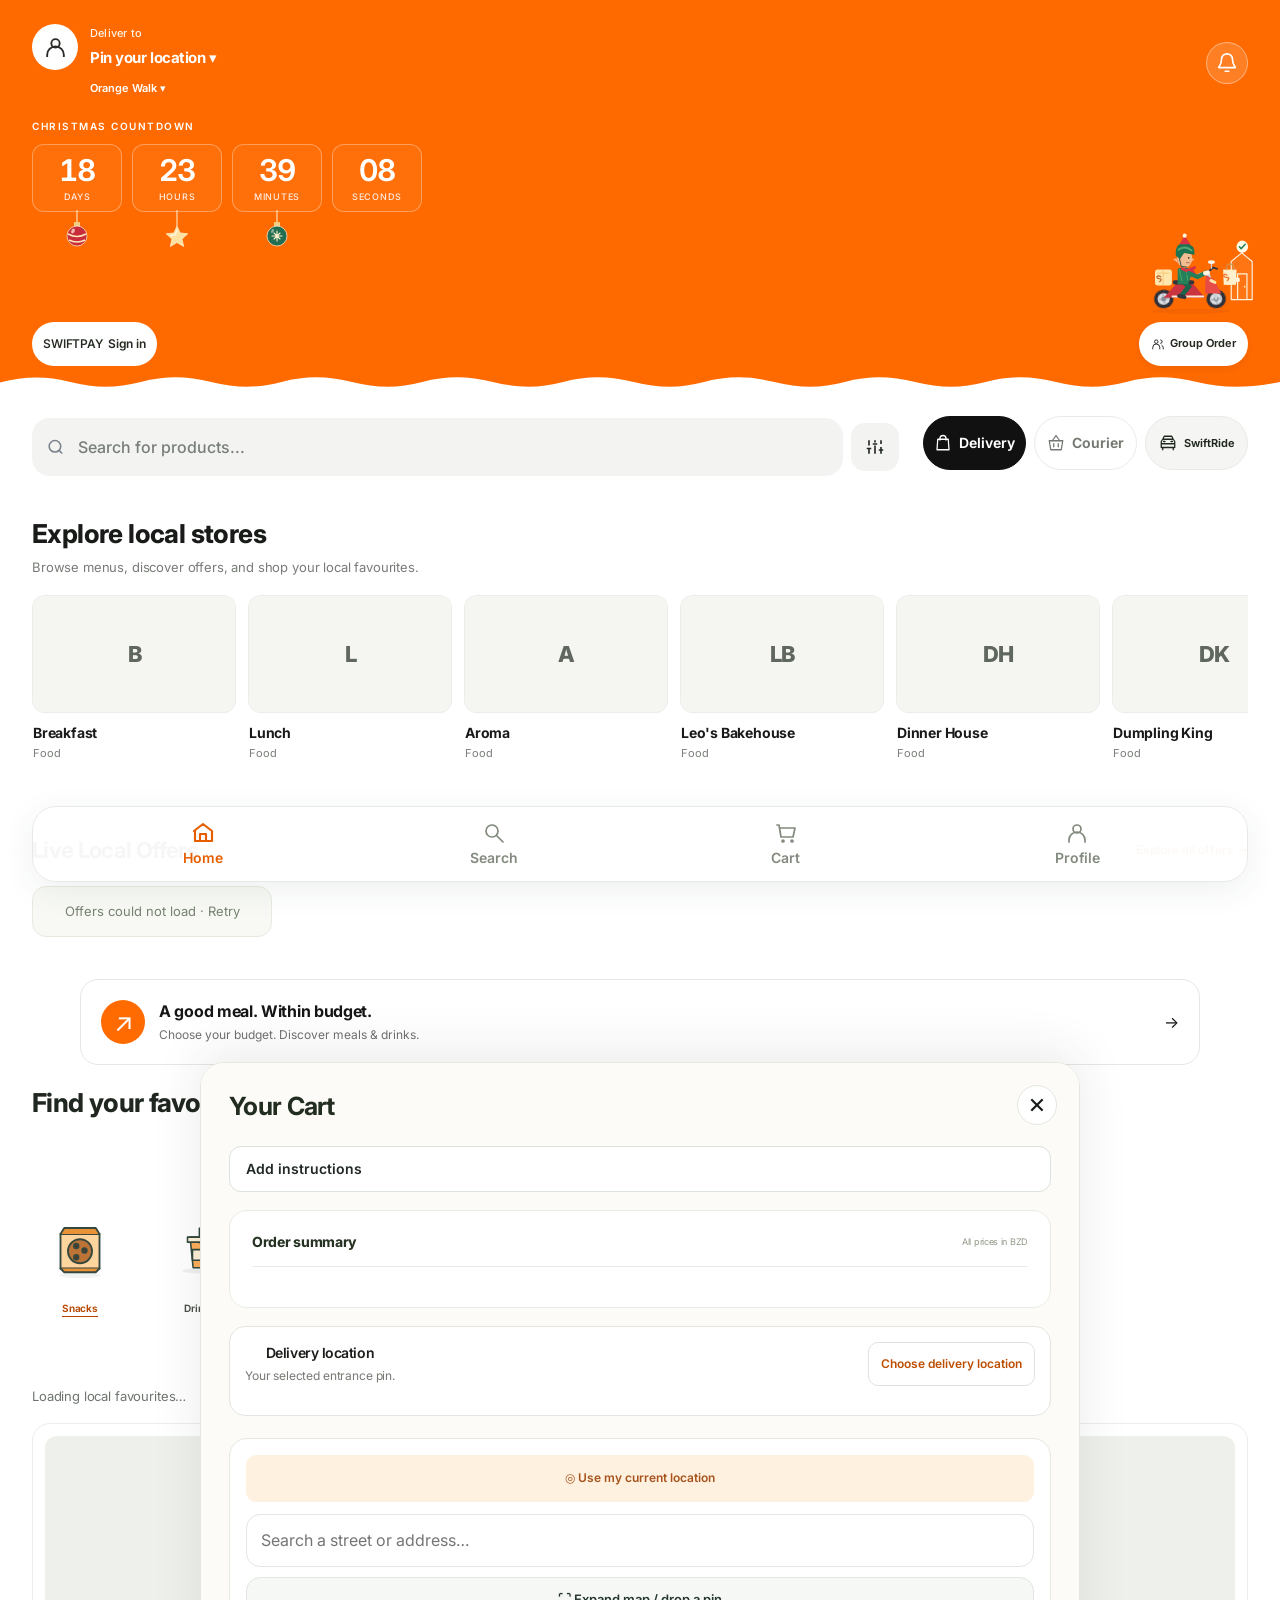
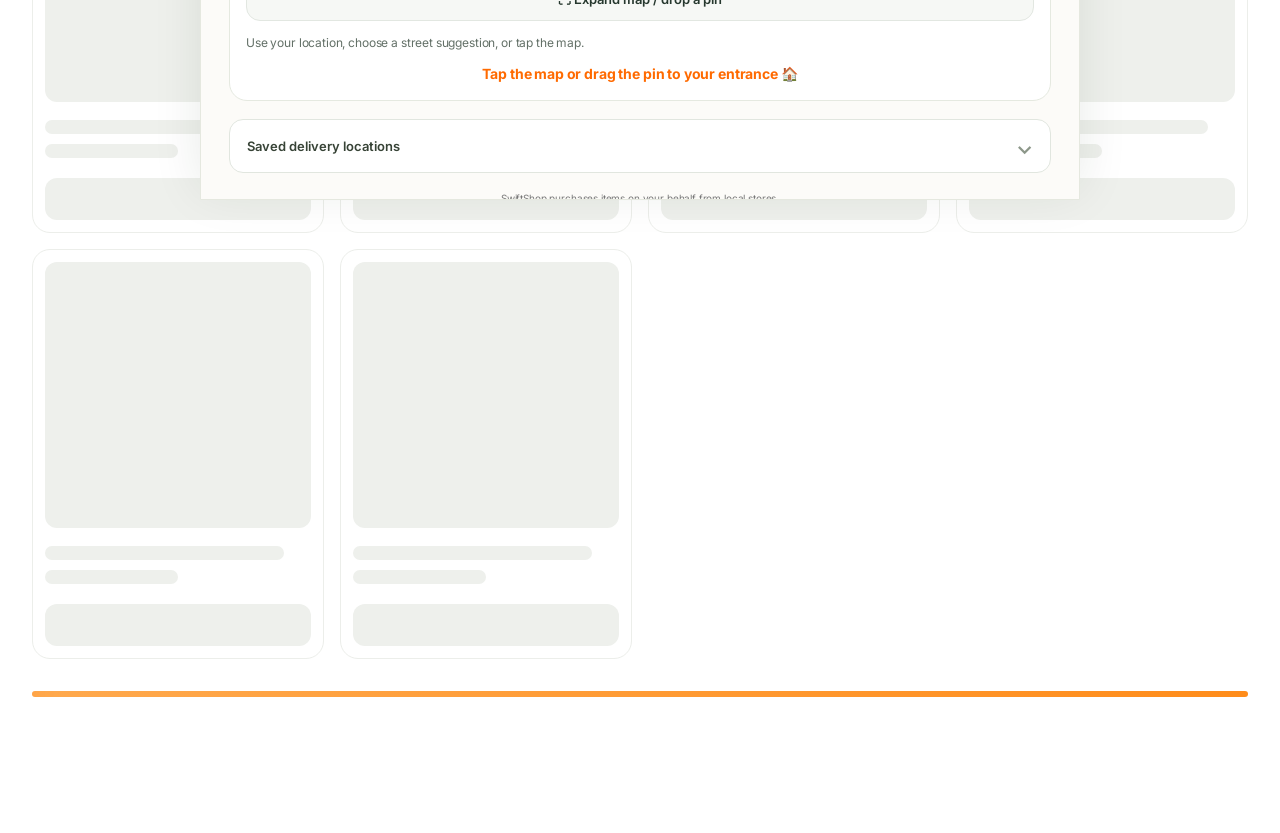
==== commit f1eee59c: "Remove entrance letterbox gaps with immersive artwork backdrop and quieter controls" ====
--- a/index.html
+++ b/index.html
@@ -14254,4 +14254,4 @@
 
 <link rel="stylesheet" href="ride-experience.css?v=waiting20261127"><script src="ride-experience.js?v=waiting20261127"></script>
 
-<link rel="stylesheet" href="apparel-store.css?v=cards20261127">
+<link rel="stylesheet" href="apparel-store.css?v=entrancefit20261127">
--- a/apparel-store.css
+++ b/apparel-store.css
@@ -71,3 +71,10 @@
 #commerceStoreEntrance[data-apparel=true]{background:#fff!important}
 #commerceStoreEntrance[data-apparel=true] .entrance-backdrop{display:none!important}
 #commerceStoreEntrance .entrance-hint{position:absolute;bottom:calc(20px + env(safe-area-inset-bottom));left:20px;right:20px;text-align:center;font:500 12px/1.5 system-ui;color:#fff;background:#111b;border-radius:24px;padding:8px 14px;width:fit-content;margin:0 auto;z-index:2;pointer-events:none}
+
+/* Edge-to-edge artwork atmosphere without cropping merchant lettering. */
+html.swift-design body #commerceStoreEntrance[data-apparel=true]{background:#171310!important;isolation:isolate}
+html.swift-design body #commerceStoreEntrance[data-apparel=true]>.entrance-backdrop{display:block!important;inset:-20px!important;width:calc(100% + 40px)!important;height:calc(100% + 40px)!important;object-fit:cover!important;filter:blur(18px) brightness(.65)!important;opacity:1!important;z-index:0!important}
+html.swift-design body #commerceStoreEntrance[data-apparel=true]>.entrance-artwork{inset:0!important;width:100%!important;height:100%!important;object-fit:contain!important;padding:0!important;z-index:1!important}
+html.swift-design body #commerceStoreEntrance[data-apparel=true]>.entrance-close{top:calc(12px + env(safe-area-inset-top,0px))!important;right:16px!important;width:36px!important;height:36px!important;min-width:36px!important;min-height:36px!important;max-width:36px!important;font-size:23px!important;background:#1117!important;border:1px solid #ffffff60!important;box-shadow:none!important}
+html.swift-design body #commerceStoreEntrance[data-apparel=true]>.entrance-hint{bottom:calc(22px + env(safe-area-inset-bottom,0px))!important;background:transparent!important;color:#fff!important;font-size:11px!important;font-weight:400!important;letter-spacing:.02em!important;text-shadow:0 1px 6px #000b;padding:6px 12px!important}
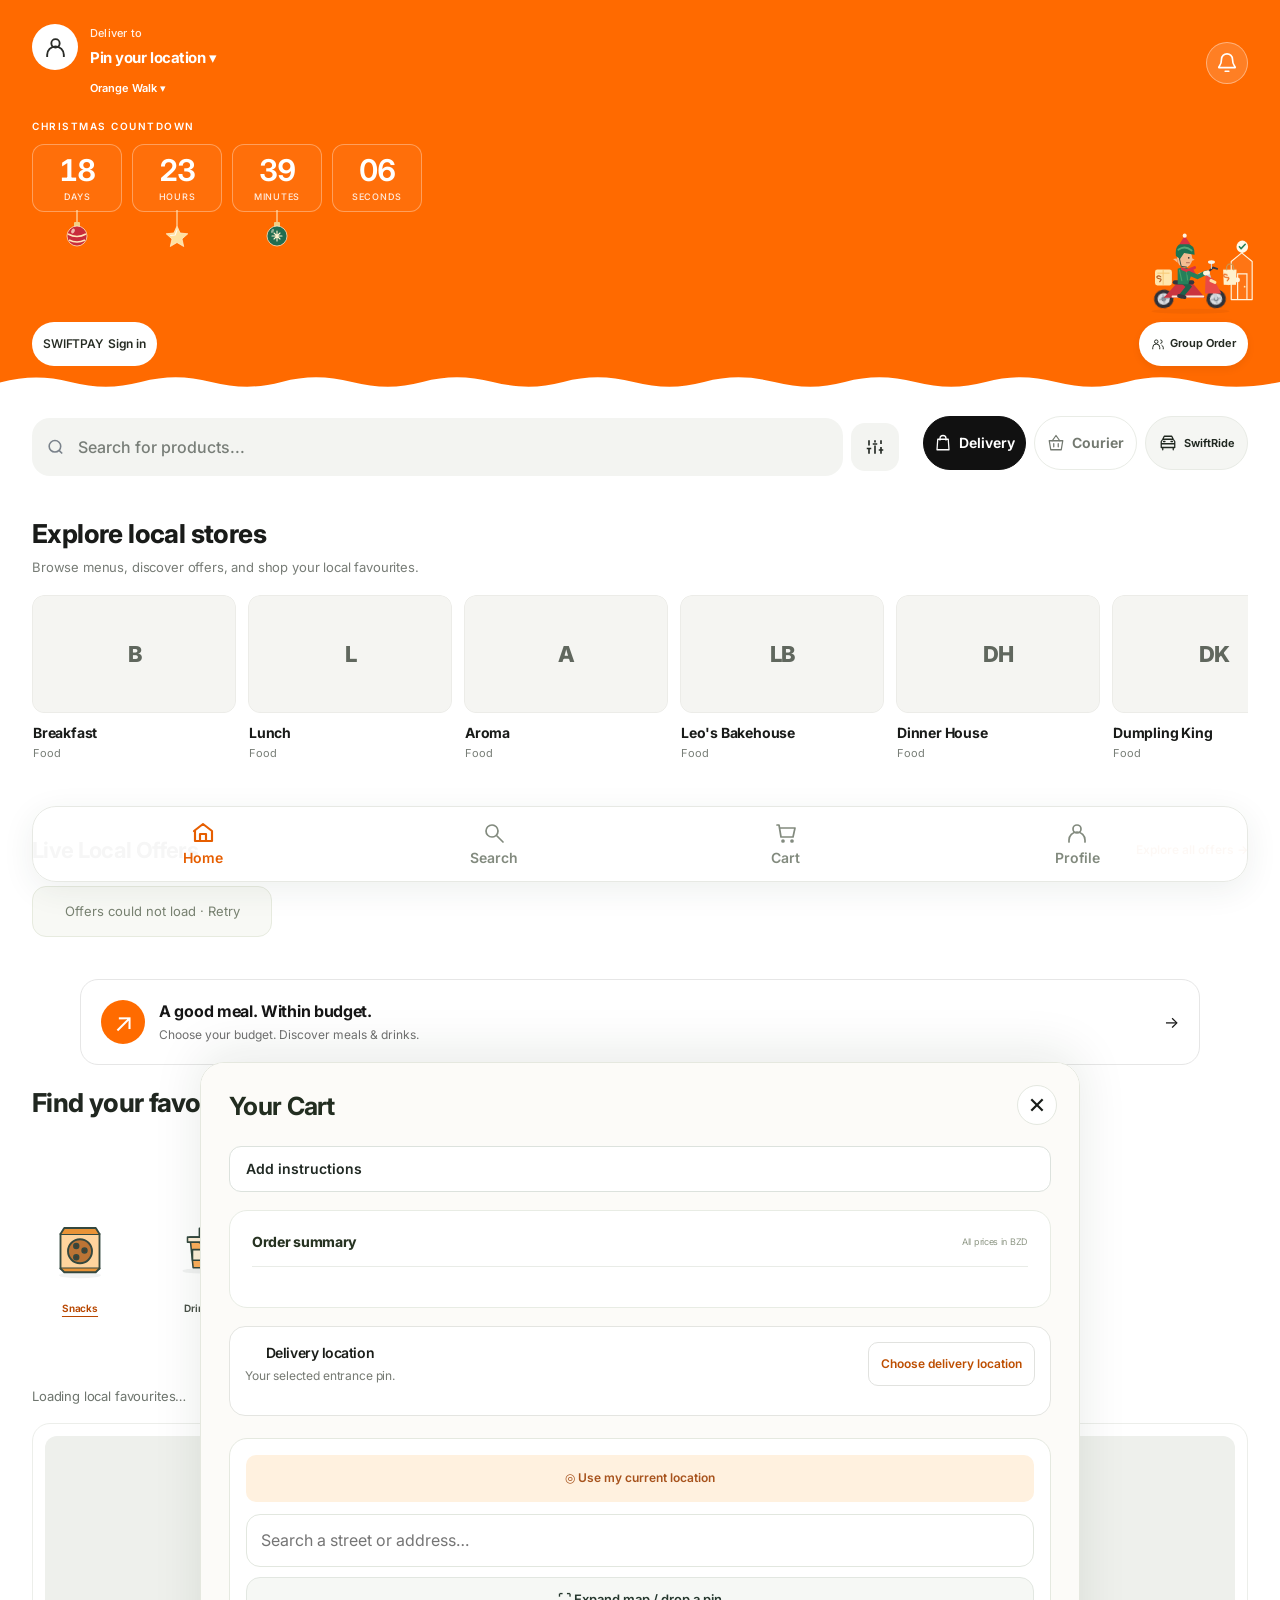
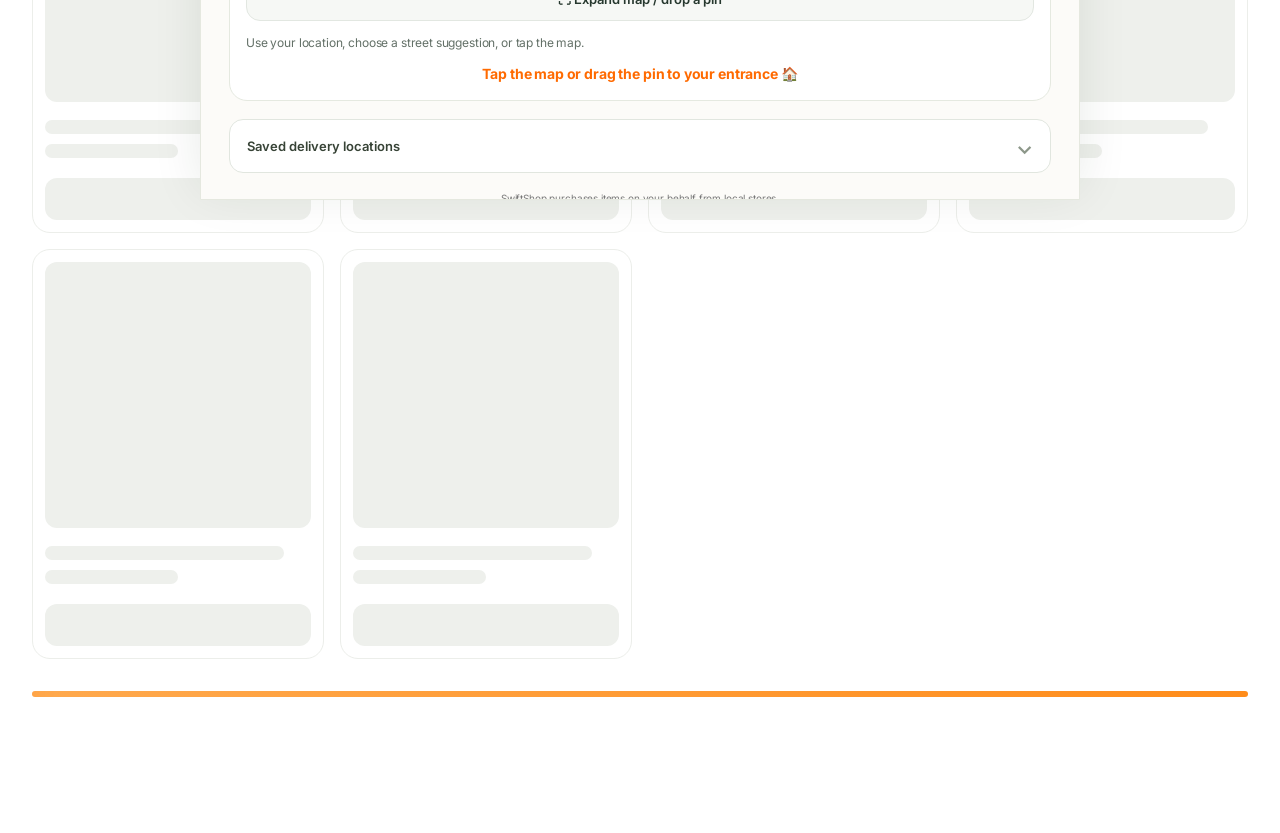
==== commit fe2ca4a4: "Use fresh assigned-runner GPS and pause stale delivery progress" ====
--- a/index.html
+++ b/index.html
@@ -14252,6 +14252,6 @@
 
 <link rel="stylesheet" href="home-christmas-countdown.css?v=ornaments20261122"><script src="home-christmas-countdown.js?v=20261122"></script>
 
-<link rel="stylesheet" href="ride-experience.css?v=waiting20261127"><script src="ride-experience.js?v=waiting20261127"></script>
+<link rel="stylesheet" href="ride-experience.css?v=waiting20261127"><script src="ride-experience.js?v=livegps20261127"></script>
 
 <link rel="stylesheet" href="apparel-store.css?v=entrancefit20261127">
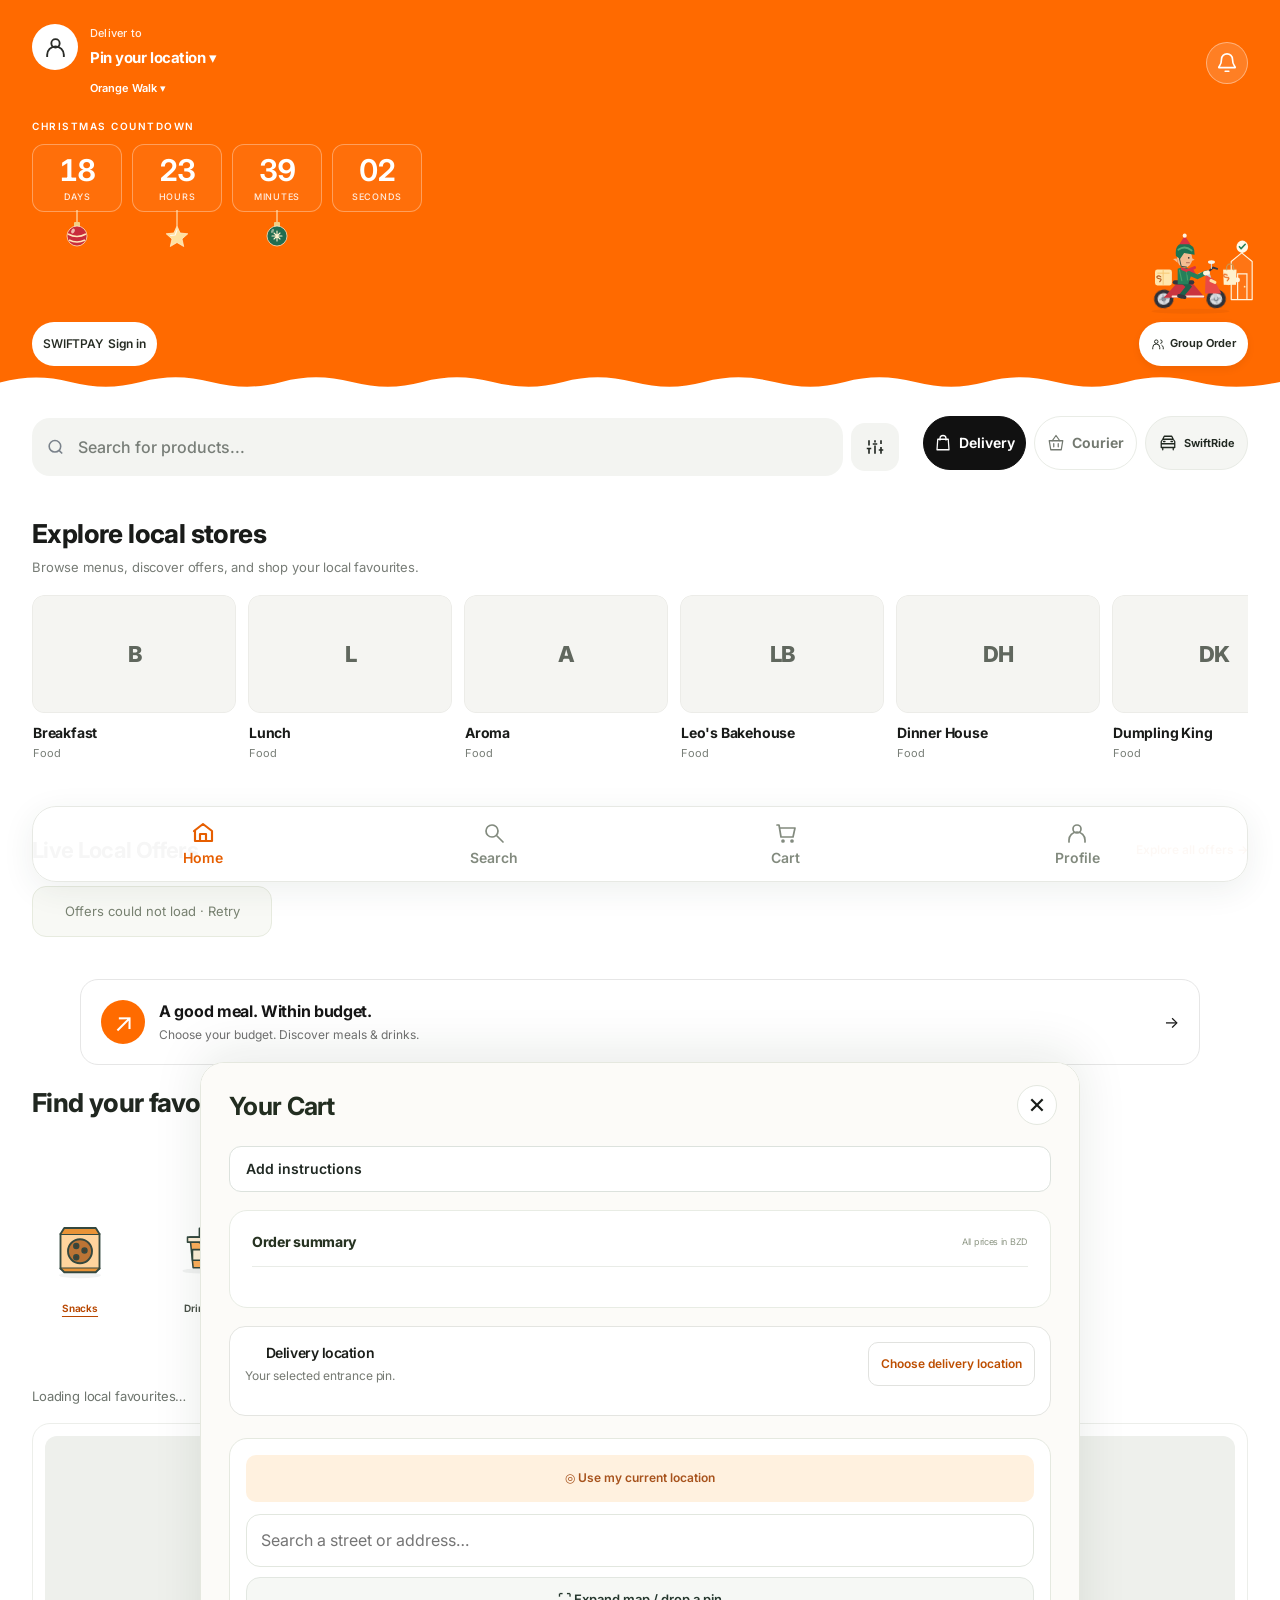
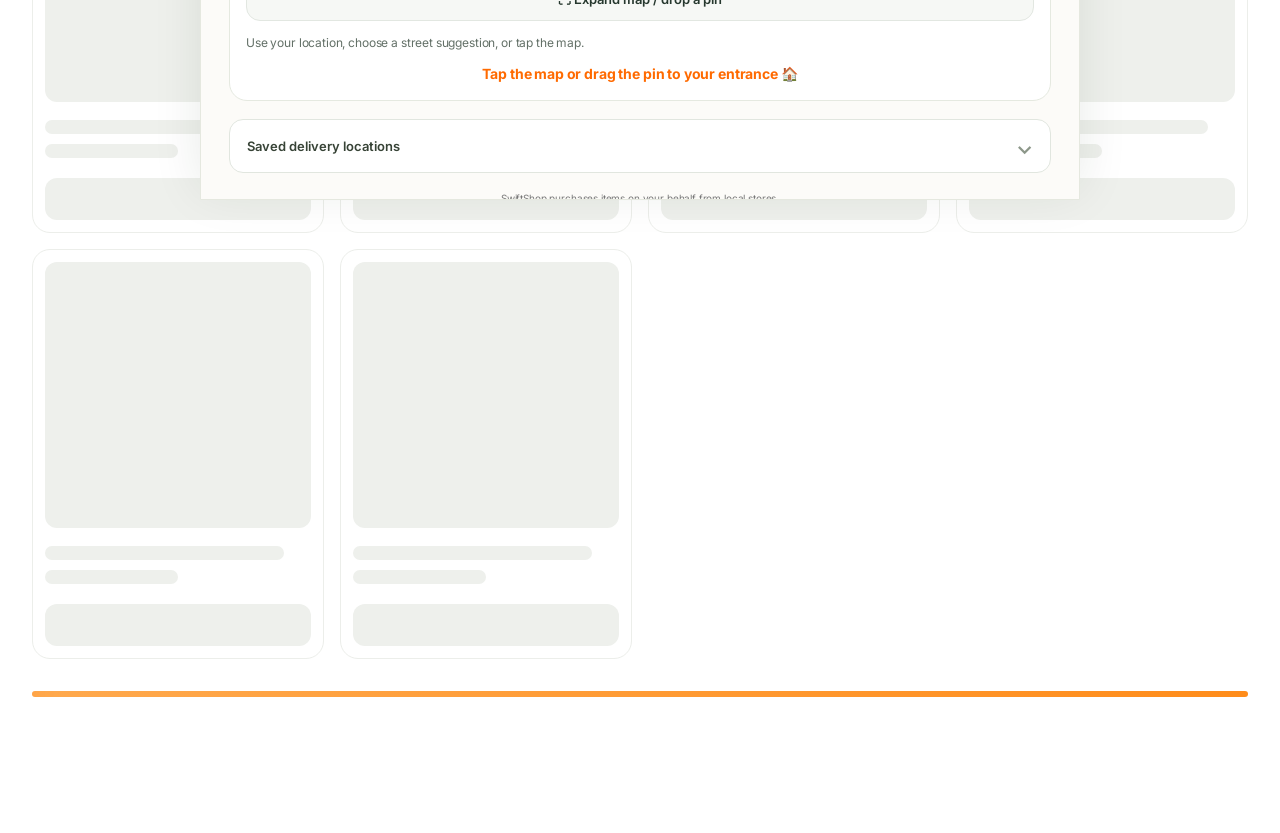
==== commit ac73281c: "Track assigned runner on customer map from acceptance with explicit GPS sharing" ====
--- a/index.html
+++ b/index.html
@@ -7858,7 +7858,7 @@
 
  const money=v=>'$'+Number(v||0).toFixed(2)+' BZD';
 
- function paint(){updateChip();if(!current)return;window.SwiftReviews?.update(node('cloConfirmation'),{id:current.id,completed:current.registered&&current.remote?.phase==='delivered'});window.SwiftCompletionCards?.update(node('cloConfirmation'),{kind:'delivery',id:current.id,token:current.token,payment:current.snapshot.payment,active:current.registered&&current.remote?.phase==='on_the_way'});const displayKey=JSON.stringify([current.id,current.registered,current.snapshot,current.remote?.phase,current.remote?.runner_name,current.remote?.runner_phone,current.remote?.runner_photo,current.remote?.courier_leg,current.remote?.delivery_progress,window.SwiftPay?.payment('delivery',current.id),records.map(r=>[r.id,r.created])]);if(displayKey===paintedKey)return;paintedKey=displayKey;const previousScroll=scrollArea.scrollTop;const courier=window.SwiftCourierTracking?.presentation(current.snapshot,current.remote);const shownStages=courier?.stages||stages,index=courier?courier.index:Math.max(0,stages.findIndex(s=>s[0]===(current.remote?.phase||'sent'))),active=shownStages[index];node('cloPreparing').hidden=!(current.registered&&current.remote?.phase==='preparing');node('cloReference').textContent=(courier?'COURIER ':'ORDER ')+current.id.slice(0,8).toUpperCase();node('cloTitle').textContent=current.registered?active[1]:'Order not sent yet';node('cloSubtitle').textContent=current.registered?active[2]:'SwiftShop has not received this order. Retry sending when connected.';node('cloProgress').replaceChildren();
+ function paint(){updateChip();if(!current)return;window.SwiftReviews?.update(node('cloConfirmation'),{id:current.id,completed:current.registered&&current.remote?.phase==='delivered'});window.SwiftCompletionCards?.update(node('cloConfirmation'),{kind:'delivery',id:current.id,token:current.token,payment:current.snapshot.payment,active:current.registered&&current.remote?.phase==='on_the_way'});const displayKey=JSON.stringify([current.id,current.registered,current.snapshot,current.remote?.phase,current.remote?.runner_name,current.remote?.runner_phone,current.remote?.runner_photo,current.remote?.courier_leg,current.remote?.delivery_progress,current.remote?.runner_location,window.SwiftPay?.payment('delivery',current.id),records.map(r=>[r.id,r.created])]);if(displayKey===paintedKey)return;paintedKey=displayKey;const previousScroll=scrollArea.scrollTop;const courier=window.SwiftCourierTracking?.presentation(current.snapshot,current.remote);const shownStages=courier?.stages||stages,index=courier?courier.index:Math.max(0,stages.findIndex(s=>s[0]===(current.remote?.phase||'sent'))),active=shownStages[index];node('cloPreparing').hidden=!(current.registered&&current.remote?.phase==='preparing');node('cloReference').textContent=(courier?'COURIER ':'ORDER ')+current.id.slice(0,8).toUpperCase();node('cloTitle').textContent=current.registered?active[1]:'Order not sent yet';node('cloSubtitle').textContent=current.registered?active[2]:'SwiftShop has not received this order. Retry sending when connected.';node('cloProgress').replaceChildren();
   shownStages.forEach((_,i)=>{const bar=document.createElement('span');bar.className=i<index?'complete':i===index&&index<shownStages.length-1?'current':'';if(index===shownStages.length-1)bar.className='complete';node('cloProgress').append(bar);});
   node('cloSteps').replaceChildren();shownStages.forEach((stage,i)=>{const li=document.createElement('li');li.className=i<index?'done':i===index?'active':'waiting';if(i===index)li.setAttribute('aria-current','step');const dot=document.createElement('span');dot.className='clo-dot';dot.textContent=i<index?'✓':String(i+1);const text=document.createElement('div'),title=document.createElement('strong'),desc=document.createElement('p');title.textContent=stage[1];desc.textContent=i===index?stage[2]:i<index?'Complete':'Coming next';text.append(title,desc);li.append(dot,text);node('cloSteps').append(li);});
   const runner=node('cloRunner');runner.replaceChildren();runner.hidden=(courier?index<1:index<4)||!current.remote?.runner_name;
@@ -7871,7 +7871,7 @@
   feeRows.querySelector('[data-deduction]').textContent=payment?money((payment.amount_cents+payment.fee_cents)/100):current.snapshot.total==null?'Awaiting invoice':money(Number(current.snapshot.total)+0.25);
   feeRows.querySelector('[data-state]').textContent=payment?.state==='captured'?'Paid':payment?.state==='released'?'Funds released':payment?.state==='quoted'?'Accept invoice in SwiftPay':'The scanner adds the SwiftPay fee automatically. Do not include it in the amount entered.';
 if(current.remote?.phase==='cancelled'){node('cloTitle').textContent='Order cancelled';node('cloSubtitle').textContent='Any SwiftPay reservation has been released.';node('cloSteps').replaceChildren();node('cloProgress').replaceChildren();}
-  window.SwiftDeliveryMotion?.render(root,current.remote?.delivery_progress,current.remote?.phase);window.SwiftFestiveTracking?.render(root,courier?courier.artMap[index]:index,current.remote?.phase||'sent',current.registered,courier?.artMap);
+  window.SwiftRunnerMap?.render(root,current.remote?.runner_location,current.remote?.phase);window.SwiftFestiveTracking?.render(root,courier?courier.artMap[index]:index,current.remote?.phase||'sent',current.registered,courier?.artMap);
   const select=node('cloSelect');select.replaceChildren();records.forEach(r=>{const option=document.createElement('option');option.value=r.id;option.textContent=r.id.slice(0,8).toUpperCase()+' · '+new Date(r.created).toLocaleDateString();select.append(option);});select.value=current.id;scrollArea.scrollTop=previousScroll;
  }
  window.addEventListener('swiftpay-wallet-updated',()=>{if(root.open)paint();});
@@ -14255,3 +14255,5 @@
 <link rel="stylesheet" href="ride-experience.css?v=waiting20261127"><script src="ride-experience.js?v=livegps20261127"></script>
 
 <link rel="stylesheet" href="apparel-store.css?v=entrancefit20261127">
+
+<link rel="stylesheet" href="runner-live-map.css?v=20261127"><script src="runner-live-map.js?v=20261127"></script>
--- a/runner-live-map.css
+++ b/runner-live-map.css
@@ -0,0 +1 @@
+.runner-live-map{margin:18px 0;padding:18px;background:#fff;border:1px solid #e6e6e6;border-radius:18px;color:#222}.runner-live-map[hidden]{display:none!important}.runner-live-map>strong{display:block;font-size:16px;line-height:1.5}.runner-live-map>p{font-size:12px;line-height:1.6;color:#707070;margin:6px 0 12px}.runner-live-map[data-live=true]>p{color:#b84b00}.runner-live-map-canvas{height:260px;width:100%;border-radius:12px;overflow:hidden;background:#fff}.runner-live-map>button{min-height:44px;margin-top:12px;padding:10px 14px;border:1px solid #dedede;border-radius:10px;background:#fff;color:#222;font:500 12px/1.5 system-ui}.runner-live-map>button:disabled{opacity:.5}.runner-live-map>small{display:block;margin-top:10px;color:#757575;font-size:11px;line-height:1.6}@media(max-width:600px){.runner-live-map{padding:14px}.runner-live-map-canvas{height:230px}}
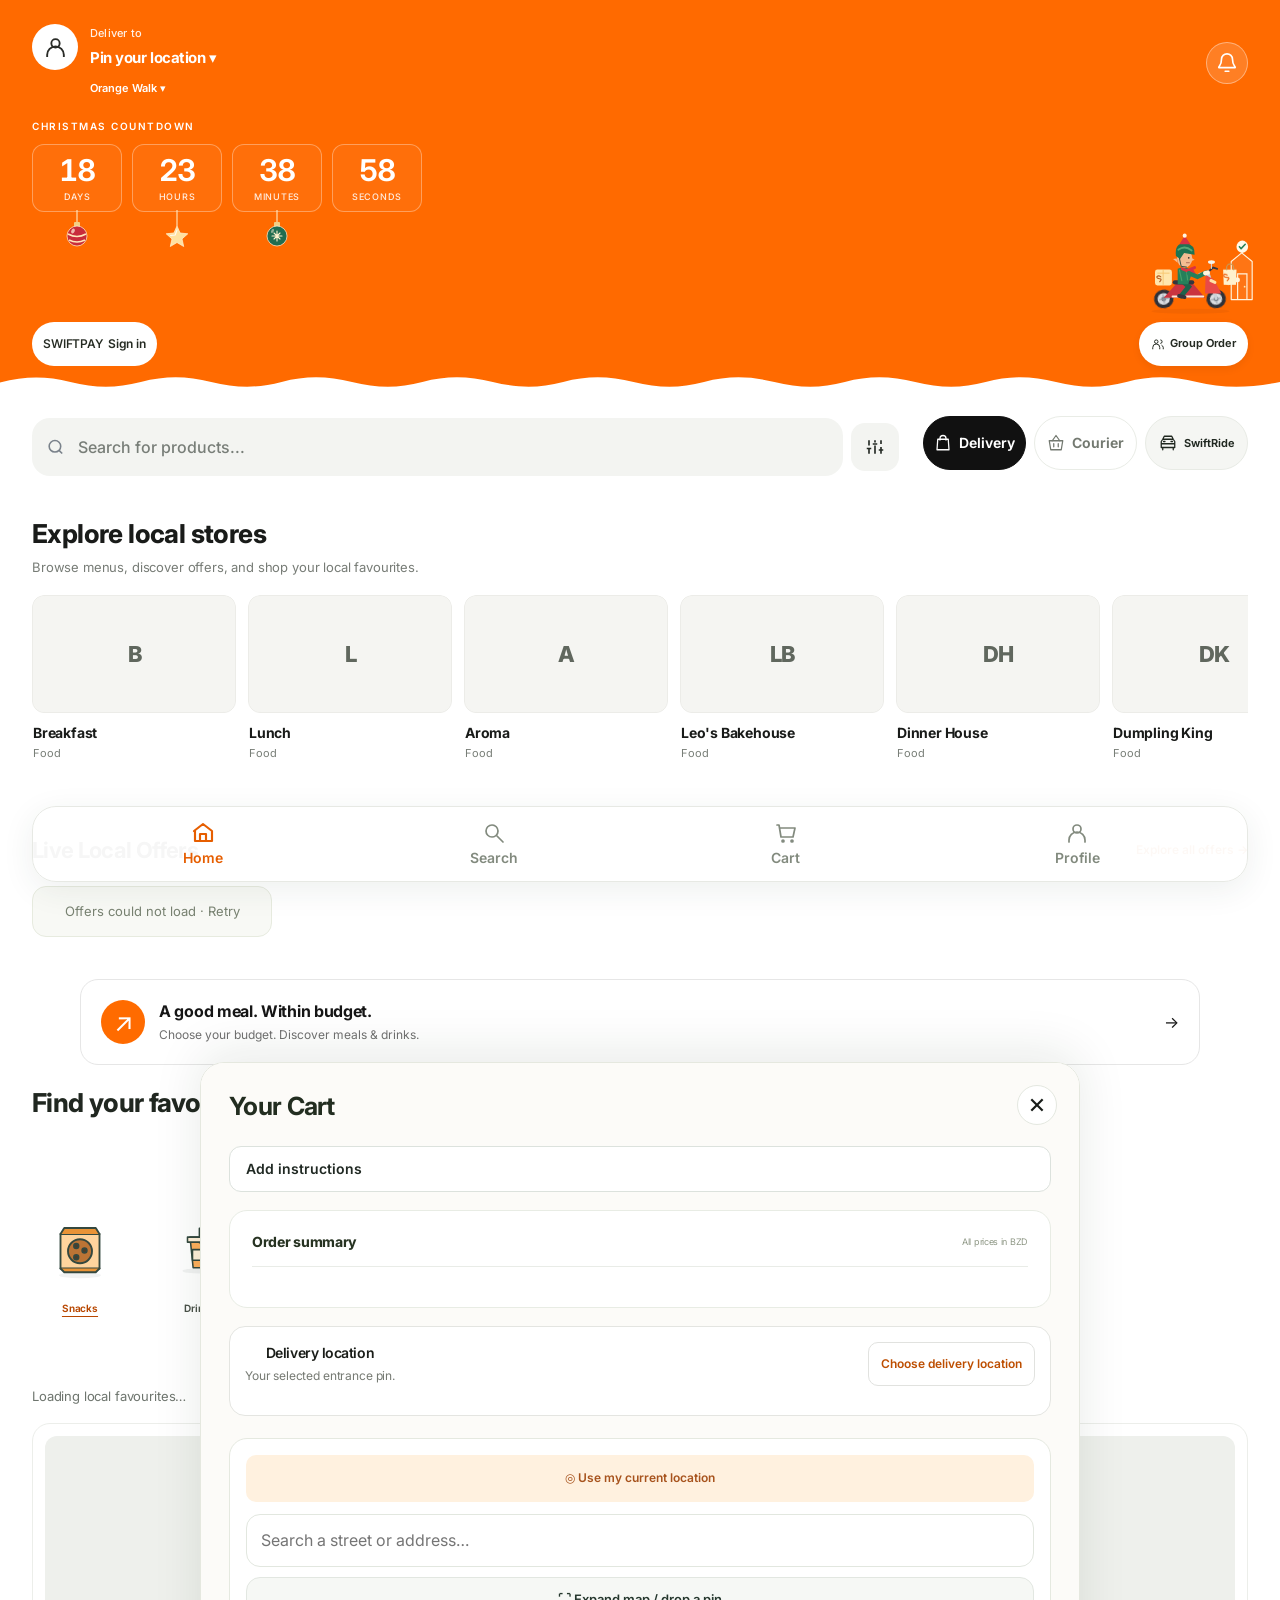
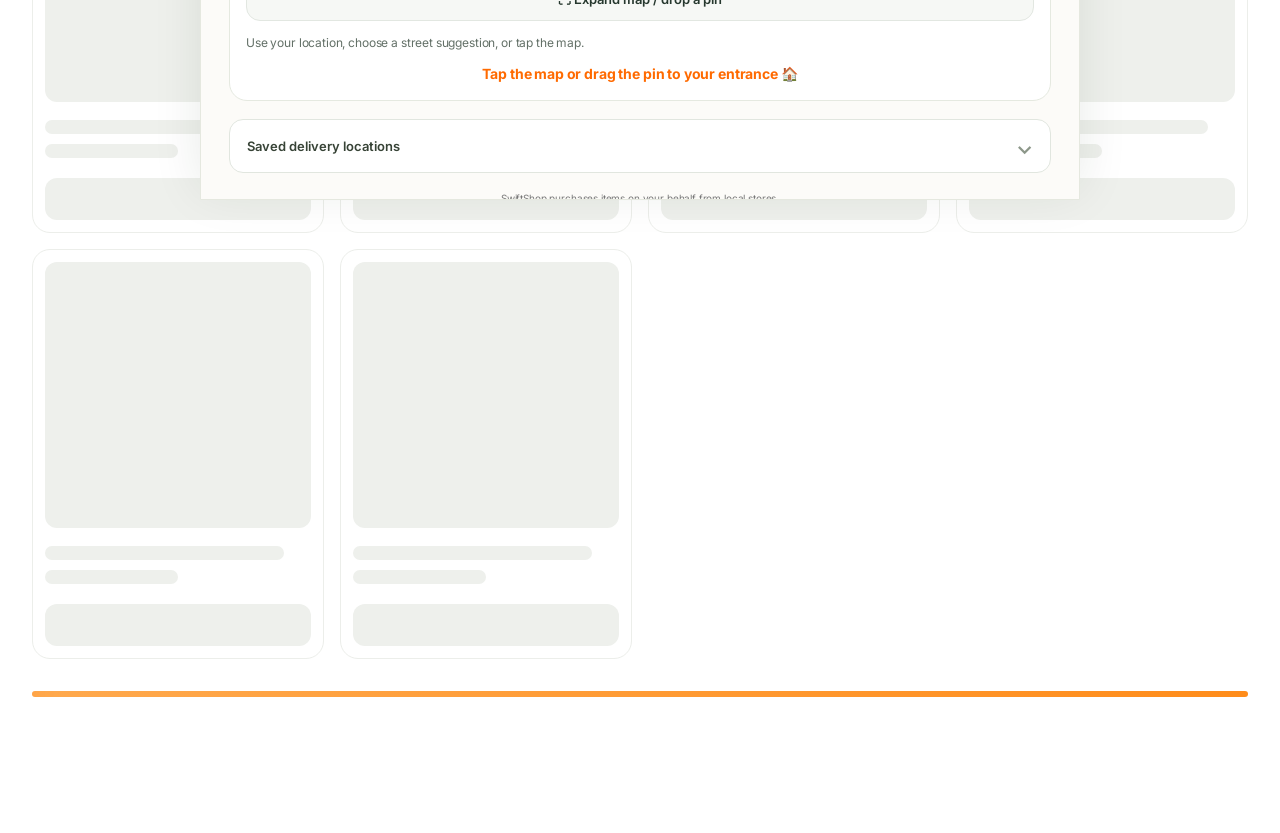
==== commit 58368c7e: "Require fresh GPS on run acceptance and show a clean runner map with accuracy" ====
--- a/index.html
+++ b/index.html
@@ -14256,4 +14256,4 @@
 
 <link rel="stylesheet" href="apparel-store.css?v=entrancefit20261127">
 
-<link rel="stylesheet" href="runner-live-map.css?v=20261127"><script src="runner-live-map.js?v=20261127"></script>
+<link rel="stylesheet" href="runner-live-map.css?v=precise20261127"><script src="runner-live-map.js?v=precise20261127"></script>
--- a/runner-live-map.css
+++ b/runner-live-map.css
@@ -1 +1 @@
-.runner-live-map{margin:18px 0;padding:18px;background:#fff;border:1px solid #e6e6e6;border-radius:18px;color:#222}.runner-live-map[hidden]{display:none!important}.runner-live-map>strong{display:block;font-size:16px;line-height:1.5}.runner-live-map>p{font-size:12px;line-height:1.6;color:#707070;margin:6px 0 12px}.runner-live-map[data-live=true]>p{color:#b84b00}.runner-live-map-canvas{height:260px;width:100%;border-radius:12px;overflow:hidden;background:#fff}.runner-live-map>button{min-height:44px;margin-top:12px;padding:10px 14px;border:1px solid #dedede;border-radius:10px;background:#fff;color:#222;font:500 12px/1.5 system-ui}.runner-live-map>button:disabled{opacity:.5}.runner-live-map>small{display:block;margin-top:10px;color:#757575;font-size:11px;line-height:1.6}@media(max-width:600px){.runner-live-map{padding:14px}.runner-live-map-canvas{height:230px}}+.runner-live-map{position:relative;margin:16px 0;padding:0;background:#fff;border:1px solid #e6e6e6;border-radius:18px;overflow:hidden;color:#222}.runner-live-map[hidden]{display:none!important}.runner-live-map-canvas{height:340px;width:100%;background:#fff}.runner-map-status{position:absolute;top:14px;left:14px;z-index:3;display:flex;align-items:center;gap:6px;padding:7px 11px;border:1px solid #0000000c;border-radius:20px;background:#fff;box-shadow:0 2px 10px #0000000d;color:#686868;font:500 11px/1.4 system-ui}.runner-map-status:before{content:'';width:6px;height:6px;background:#999;border-radius:50%}.runner-live-map[data-live=true] .runner-map-status{color:#a94100}.runner-live-map[data-live=true] .runner-map-status:before{background:#ff6a00}.runner-live-map .runner-map-follow{position:absolute;bottom:24px;right:14px;z-index:3;display:grid;place-items:center;width:44px;height:44px;min-height:44px;padding:0;border:1px solid #00000012;border-radius:50%;background:#fff;color:#222;box-shadow:0 2px 10px #0001;cursor:pointer}.runner-map-follow:disabled{opacity:.5}.runner-map-follow:focus-visible{outline:2px solid #ff6a00;outline-offset:2px}@media(max-width:600px){.runner-live-map-canvas{height:300px}}
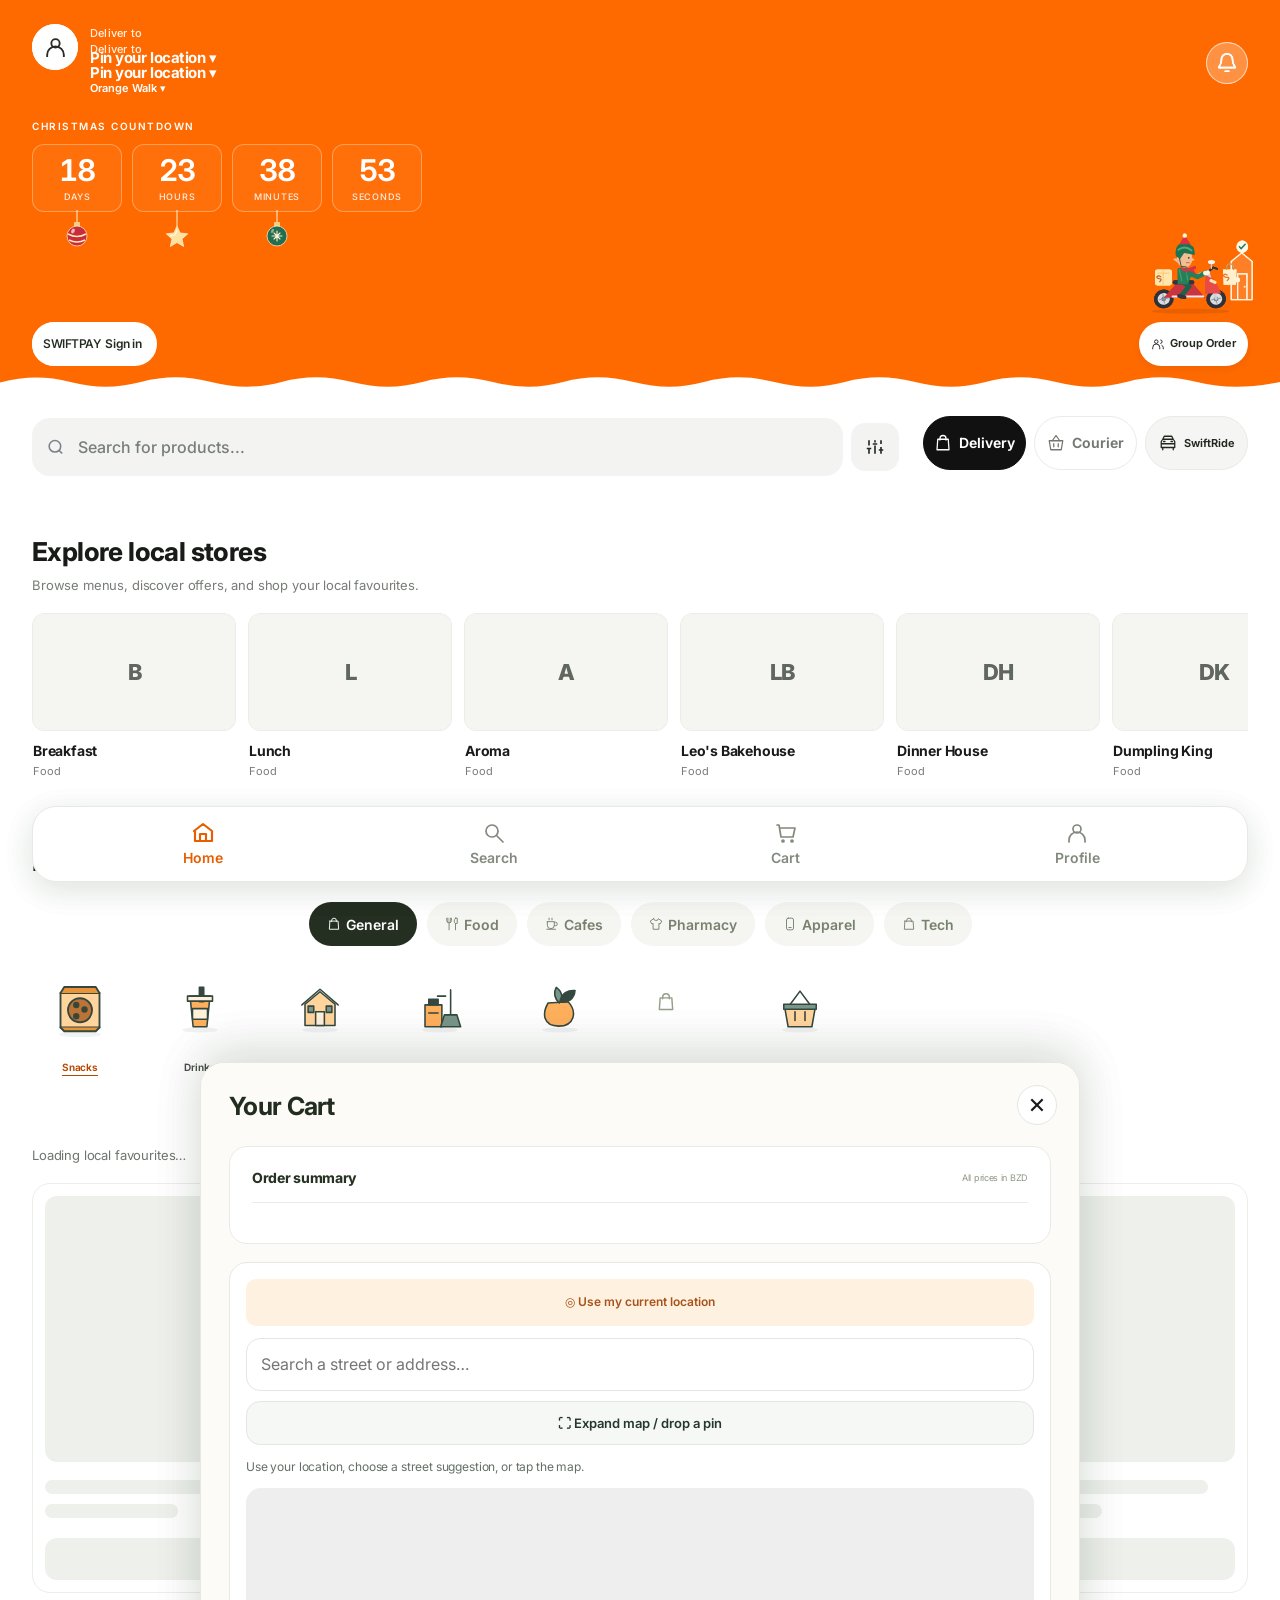
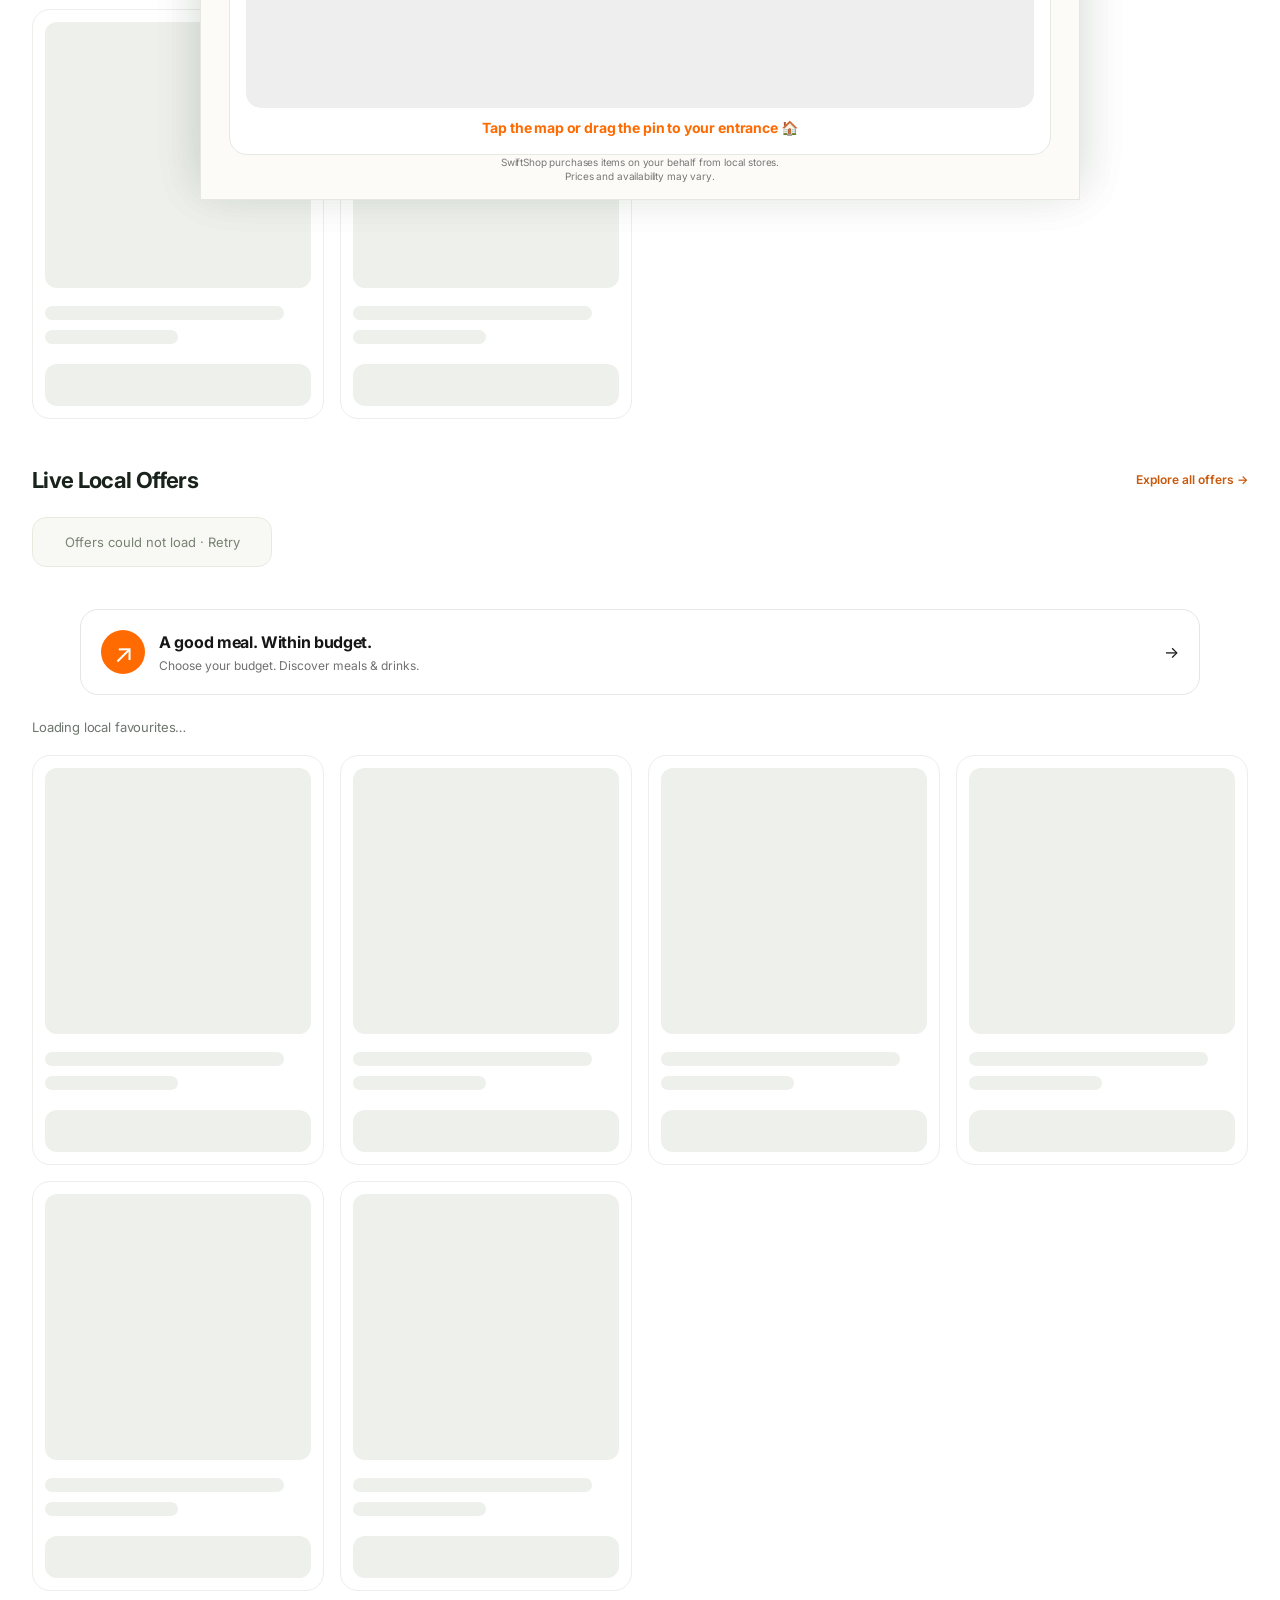
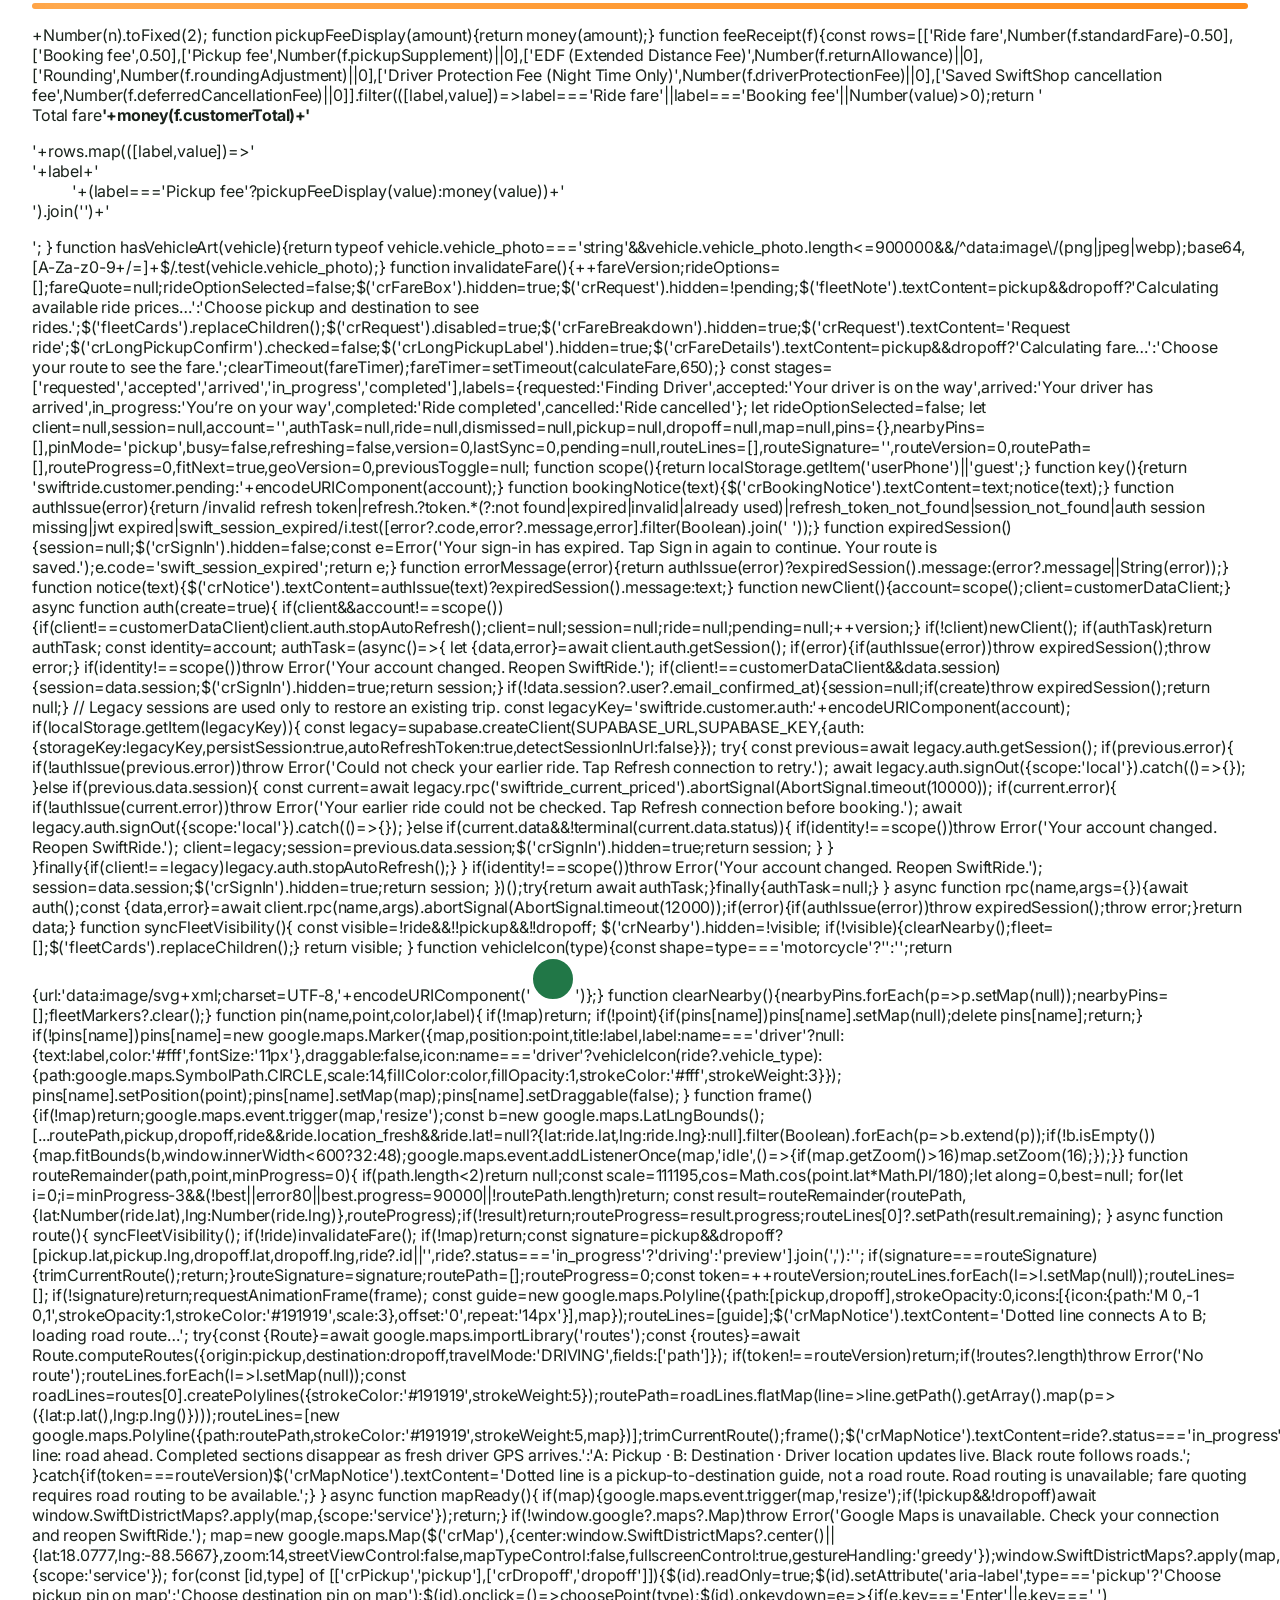
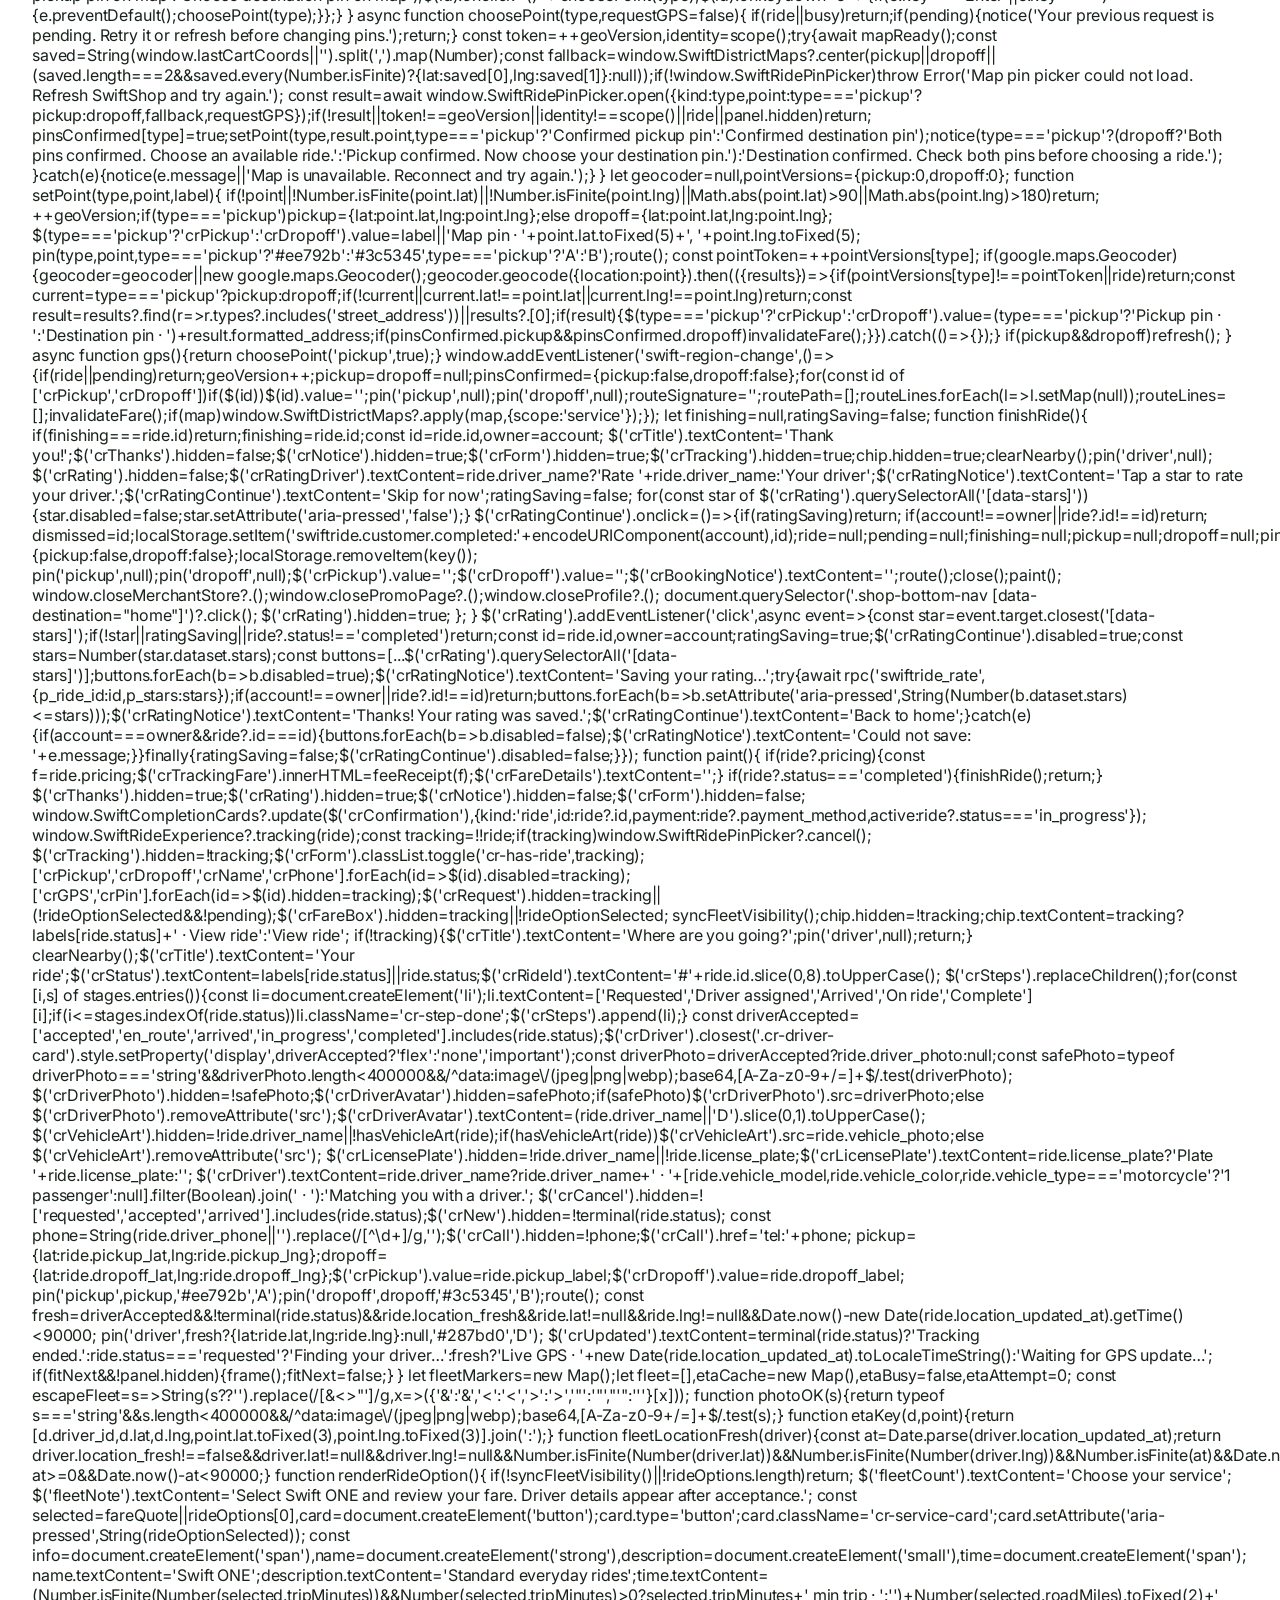
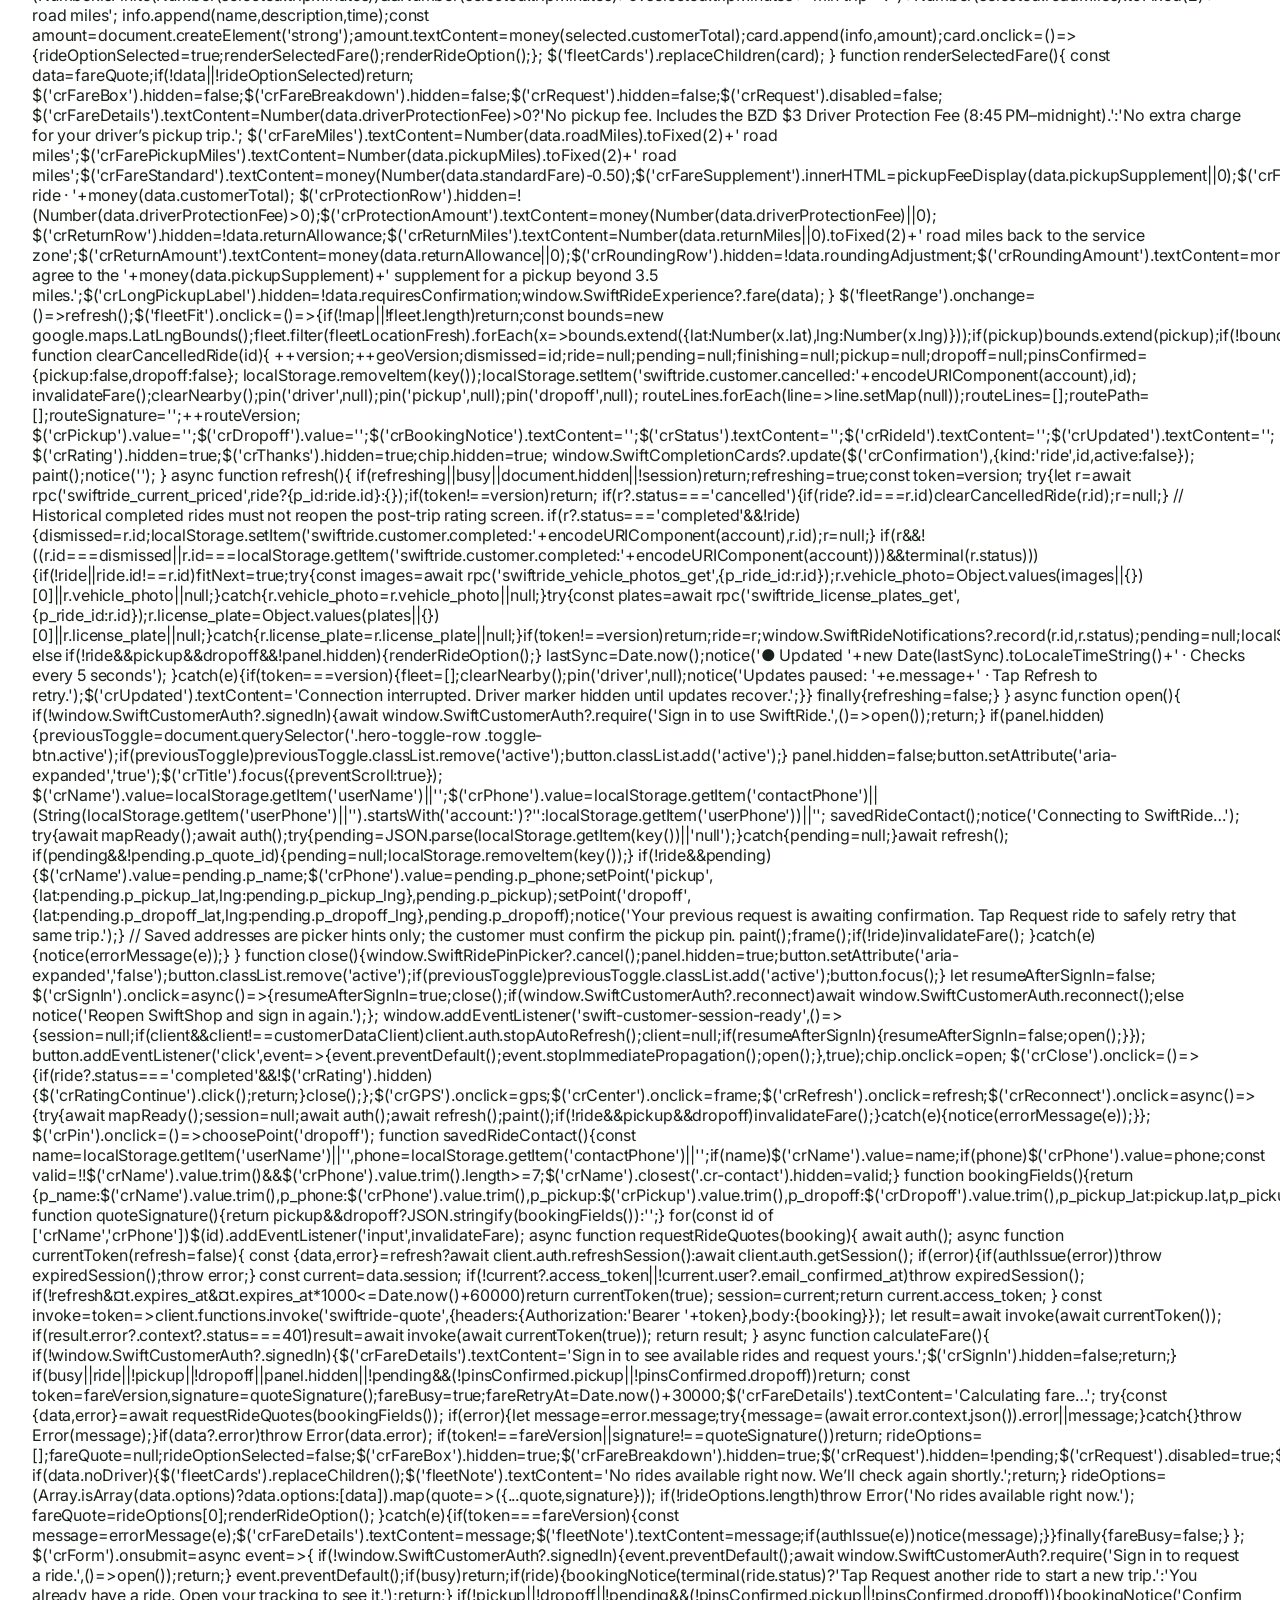
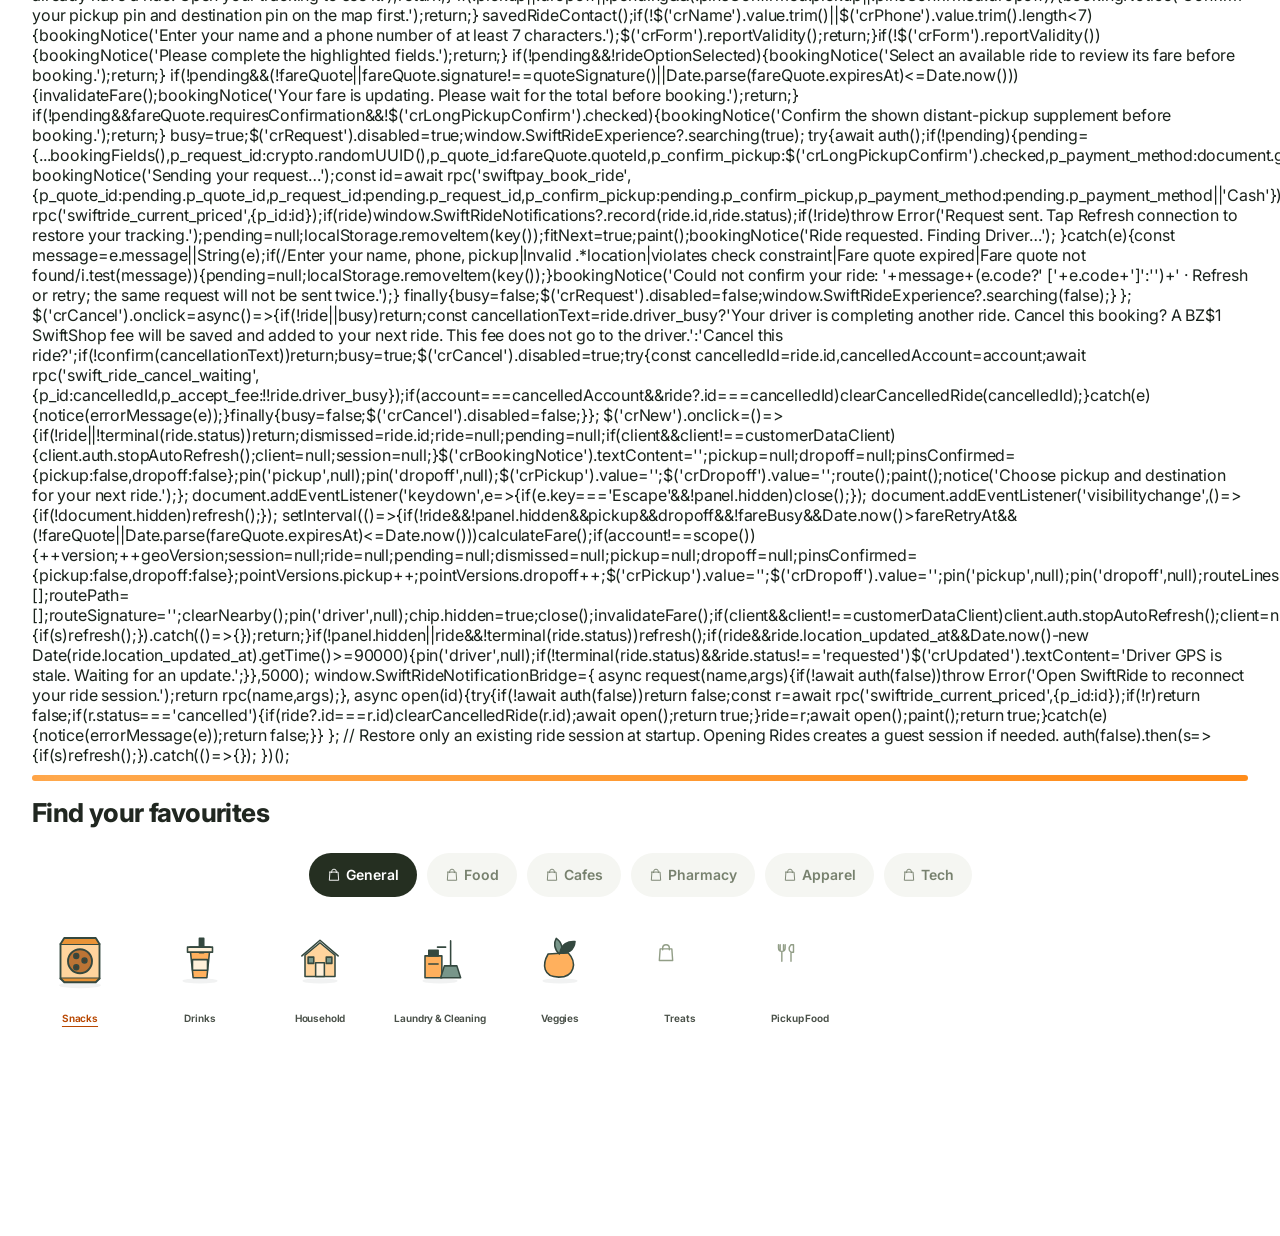
==== commit 13cd71d2: "Clear cancelled customer rides immediately and suppress cancelled history on refresh" ====
--- a/index.html
+++ b/index.html
@@ -8009,289 +8009,7 @@
  const chip=document.createElement('button');chip.type='button';chip.id='customerRideChip';chip.hidden=true;chip.textContent='View your ride';button.closest('.hero-toggle-row').after(chip);
  const $=id=>document.getElementById(id),terminal=s=>['completed','cancelled'].includes(s);let pinsConfirmed={pickup:false,dropoff:false};
  let rideOptions=[], fareQuote=null, fareVersion=0, fareTimer=null, fareBusy=false, fareRetryAt=0;
- const money=n=>'BZD $'+Number(n).toFixed(2);
- function pickupFeeDisplay(amount){return money(amount);}
- function feeReceipt(f){const rows=[['Ride fare',Number(f.standardFare)-0.50],['Booking fee',0.50],['Pickup fee',Number(f.pickupSupplement)||0],['EDF (Extended Distance Fee)',Number(f.returnAllowance)||0],['Rounding',Number(f.roundingAdjustment)||0],['Driver Protection Fee (Night Time Only)',Number(f.driverProtectionFee)||0],['Saved SwiftShop cancellation fee',Number(f.deferredCancellationFee)||0]].filter(([label,value])=>label==='Ride fare'||label==='Booking fee'||Number(value)>0);return '<div class="cr-receipt-total"><span>Total fare</span><strong>'+money(f.customerTotal)+'</strong></div><dl>'+rows.map(([label,value])=>'<div><dt>'+label+'</dt><dd>'+(label==='Pickup fee'?pickupFeeDisplay(value):money(value))+'</dd></div>').join('')+'</dl>'; }
- function hasVehicleArt(vehicle){return typeof vehicle.vehicle_photo==='string'&&vehicle.vehicle_photo.length<=900000&&/^data:image\/(png|jpeg|webp);base64,[A-Za-z0-9+/=]+$/.test(vehicle.vehicle_photo);}
- function invalidateFare(){++fareVersion;rideOptions=[];fareQuote=null;rideOptionSelected=false;$('crFareBox').hidden=true;$('crRequest').hidden=!pending;$('fleetNote').textContent=pickup&&dropoff?'Calculating available ride prices…':'Choose pickup and destination to see rides.';$('fleetCards').replaceChildren();$('crRequest').disabled=true;$('crFareBreakdown').hidden=true;$('crRequest').textContent='Request ride';$('crLongPickupConfirm').checked=false;$('crLongPickupLabel').hidden=true;$('crFareDetails').textContent=pickup&&dropoff?'Calculating fare…':'Choose your route to see the fare.';clearTimeout(fareTimer);fareTimer=setTimeout(calculateFare,650);}
- const stages=['requested','accepted','arrived','in_progress','completed'],labels={requested:'Finding Driver',accepted:'Your driver is on the way',arrived:'Your driver has arrived',in_progress:'You’re on your way',completed:'Ride completed',cancelled:'Ride cancelled'};
- let rideOptionSelected=false;
- let client=null,session=null,account='',authTask=null,ride=null,dismissed=null,pickup=null,dropoff=null,map=null,pins={},nearbyPins=[],pinMode='pickup',busy=false,refreshing=false,version=0,lastSync=0,pending=null,routeLines=[],routeSignature='',routeVersion=0,routePath=[],routeProgress=0,fitNext=true,geoVersion=0,previousToggle=null;
- function scope(){return localStorage.getItem('userPhone')||'guest';}
- function key(){return 'swiftride.customer.pending:'+encodeURIComponent(account);}
- function bookingNotice(text){$('crBookingNotice').textContent=text;notice(text);}
- function authIssue(error){return /invalid refresh token|refresh.?token.*(?:not found|expired|invalid|already used)|refresh_token_not_found|session_not_found|auth session missing|jwt expired|swift_session_expired/i.test([error?.code,error?.message,error].filter(Boolean).join(' '));}
- function expiredSession(){session=null;$('crSignIn').hidden=false;const e=Error('Your sign-in has expired. Tap Sign in again to continue. Your route is saved.');e.code='swift_session_expired';return e;}
- function errorMessage(error){return authIssue(error)?expiredSession().message:(error?.message||String(error));}
- function notice(text){$('crNotice').textContent=authIssue(text)?expiredSession().message:text;}
- function newClient(){account=scope();client=customerDataClient;}
- async function auth(create=true){
-  if(client&&account!==scope()){if(client!==customerDataClient)client.auth.stopAutoRefresh();client=null;session=null;ride=null;pending=null;++version;}
-  if(!client)newClient();
-  if(authTask)return authTask;
-  const identity=account;
-  authTask=(async()=>{
-   let {data,error}=await client.auth.getSession();
-   if(error){if(authIssue(error))throw expiredSession();throw error;}
-   if(identity!==scope())throw Error('Your account changed. Reopen SwiftRide.');
-   if(client!==customerDataClient&&data.session){session=data.session;$('crSignIn').hidden=true;return session;}
-   if(!data.session?.user?.email_confirmed_at){session=null;if(create)throw expiredSession();return null;}
-   // Legacy sessions are used only to restore an existing trip.
-   const legacyKey='swiftride.customer.auth:'+encodeURIComponent(account);
-   if(localStorage.getItem(legacyKey)){
-    const legacy=supabase.createClient(SUPABASE_URL,SUPABASE_KEY,{auth:{storageKey:legacyKey,persistSession:true,autoRefreshToken:true,detectSessionInUrl:false}});
-    try{
-     const previous=await legacy.auth.getSession();
-     if(previous.error){
-      if(!authIssue(previous.error))throw Error('Could not check your earlier ride. Tap Refresh connection to retry.');
-      await legacy.auth.signOut({scope:'local'}).catch(()=>{});
-     }else if(previous.data.session){
-      const current=await legacy.rpc('swiftride_current_priced').abortSignal(AbortSignal.timeout(10000));
-      if(current.error){
-       if(!authIssue(current.error))throw Error('Your earlier ride could not be checked. Tap Refresh connection before booking.');
-       await legacy.auth.signOut({scope:'local'}).catch(()=>{});
-      }else if(current.data&&!terminal(current.data.status)){
-       if(identity!==scope())throw Error('Your account changed. Reopen SwiftRide.');
-       client=legacy;session=previous.data.session;$('crSignIn').hidden=true;return session;
-      }
-     }
-    }finally{if(client!==legacy)legacy.auth.stopAutoRefresh();}
-   }
-   if(identity!==scope())throw Error('Your account changed. Reopen SwiftRide.');
-   session=data.session;$('crSignIn').hidden=true;return session;
-  })();try{return await authTask;}finally{authTask=null;}
- }
- async function rpc(name,args={}){await auth();const {data,error}=await client.rpc(name,args).abortSignal(AbortSignal.timeout(12000));if(error){if(authIssue(error))throw expiredSession();throw error;}return data;}
- function syncFleetVisibility(){
-  const visible=!ride&&!!pickup&&!!dropoff;
-  $('crNearby').hidden=!visible;
-  if(!visible){clearNearby();fleet=[];$('fleetCards').replaceChildren();}
-  return visible;
- }
- function vehicleIcon(type){const shape=type==='motorcycle'?'<circle cx="13" cy="29" r="6"/><circle cx="32" cy="29" r="6"/><path d="M13 29l8-14 11 14H13l7-8h8m-7-6h-5m11 0h5l3 7"/>':'<path d="M12 17l3-7h14l3 7v17H12z"/><path d="M15 18h14M15 28h14"/><path d="M10 21v8m24-8v8"/>';return {url:'data:image/svg+xml;charset=UTF-8,'+encodeURIComponent('<svg xmlns="http://www.w3.org/2000/svg" width="44" height="44"><circle cx="22" cy="22" r="21" fill="#217747" stroke="white" stroke-width="2"/><g fill="none" stroke="white" stroke-width="2.5" stroke-linejoin="round">'+shape+'</g></svg>')};} function clearNearby(){nearbyPins.forEach(p=>p.setMap(null));nearbyPins=[];fleetMarkers?.clear();}
- function pin(name,point,color,label){
-  if(!map)return;
-  if(!point){if(pins[name])pins[name].setMap(null);delete pins[name];return;}
-  if(!pins[name])pins[name]=new google.maps.Marker({map,position:point,title:label,label:name==='driver'?null:{text:label,color:'#fff',fontSize:'11px'},draggable:false,icon:name==='driver'?vehicleIcon(ride?.vehicle_type):{path:google.maps.SymbolPath.CIRCLE,scale:14,fillColor:color,fillOpacity:1,strokeColor:'#fff',strokeWeight:3}});
-  pins[name].setPosition(point);pins[name].setMap(map);pins[name].setDraggable(false);
-
- }
- function frame(){if(!map)return;google.maps.event.trigger(map,'resize');const b=new google.maps.LatLngBounds();[...routePath,pickup,dropoff,ride&&ride.location_fresh&&ride.lat!=null?{lat:ride.lat,lng:ride.lng}:null].filter(Boolean).forEach(p=>b.extend(p));if(!b.isEmpty()){map.fitBounds(b,window.innerWidth<600?32:48);google.maps.event.addListenerOnce(map,'idle',()=>{if(map.getZoom()>16)map.setZoom(16);});}}
- function routeRemainder(path,point,minProgress=0){
-  if(path.length<2)return null;const scale=111195,cos=Math.cos(point.lat*Math.PI/180);let along=0,best=null;
-  for(let i=0;i<path.length-1;i++){const a=path[i],b=path[i+1],dx=(b.lng-a.lng)*scale*cos,dy=(b.lat-a.lat)*scale,len=Math.hypot(dx,dy);if(!len)continue;
-   const px=(point.lng-a.lng)*scale*cos,py=(point.lat-a.lat)*scale;const t=Math.max(0,Math.min(1,(px*dx+py*dy)/(len*len)));const progress=along+t*len,error=Math.hypot(px-t*dx,py-t*dy);
-   if(progress>=minProgress-3&&(!best||error<best.error))best={progress,error,index:i,point:{lat:a.lat+(b.lat-a.lat)*t,lng:a.lng+(b.lng-a.lng)*t}};along+=len;
-  }
-  if(!best||best.error>80||best.progress<minProgress)return null;
-  return {progress:best.progress,error:best.error,remaining:[best.point,...path.slice(best.index+1)]};
- }
- function trimCurrentRoute(){
-  if(ride?.status!=='in_progress'||!ride.location_fresh||ride.lat==null||ride.lng==null||Date.now()-Date.parse(ride.location_updated_at)>=90000||!routePath.length)return;
-  const result=routeRemainder(routePath,{lat:Number(ride.lat),lng:Number(ride.lng)},routeProgress);if(!result)return;routeProgress=result.progress;routeLines[0]?.setPath(result.remaining);
- }
- async function route(){
-  syncFleetVisibility();
-  if(!ride)invalidateFare();
-  if(!map)return;const signature=pickup&&dropoff?[pickup.lat,pickup.lng,dropoff.lat,dropoff.lng,ride?.id||'',ride?.status==='in_progress'?'driving':'preview'].join(','):'';
-  if(signature===routeSignature){trimCurrentRoute();return;}routeSignature=signature;routePath=[];routeProgress=0;const token=++routeVersion;routeLines.forEach(l=>l.setMap(null));routeLines=[];
-  if(!signature)return;requestAnimationFrame(frame);
-  const guide=new google.maps.Polyline({path:[pickup,dropoff],strokeOpacity:0,icons:[{icon:{path:'M 0,-1 0,1',strokeOpacity:1,strokeColor:'#191919',scale:3},offset:'0',repeat:'14px'}],map});routeLines=[guide];$('crMapNotice').textContent='Dotted line connects A to B; loading road route…';
-  try{const {Route}=await google.maps.importLibrary('routes');const {routes}=await Route.computeRoutes({origin:pickup,destination:dropoff,travelMode:'DRIVING',fields:['path']});
-   if(token!==routeVersion)return;if(!routes?.length)throw Error('No route');routeLines.forEach(l=>l.setMap(null));const roadLines=routes[0].createPolylines({strokeColor:'#191919',strokeWeight:5});routePath=roadLines.flatMap(line=>line.getPath().getArray().map(p=>({lat:p.lat(),lng:p.lng()})));routeLines=[new google.maps.Polyline({path:routePath,strokeColor:'#191919',strokeWeight:5,map})];trimCurrentRoute();frame();$('crMapNotice').textContent=ride?.status==='in_progress'?'Black line: road ahead. Completed sections disappear as fresh driver GPS arrives.':'A: Pickup · B: Destination · Driver location updates live. Black route follows roads.';
-  }catch{if(token===routeVersion)$('crMapNotice').textContent='Dotted line is a pickup-to-destination guide, not a road route. Road routing is unavailable; fare quoting requires road routing to be available.';}
- }
- async function mapReady(){
-  if(map){google.maps.event.trigger(map,'resize');if(!pickup&&!dropoff)await window.SwiftDistrictMaps?.apply(map,{scope:'service'});return;}
-  if(!window.google?.maps?.Map)throw Error('Google Maps is unavailable. Check your connection and reopen SwiftRide.');
-  map=new google.maps.Map($('crMap'),{center:window.SwiftDistrictMaps?.center()||{lat:18.0777,lng:-88.5667},zoom:14,streetViewControl:false,mapTypeControl:false,fullscreenControl:true,gestureHandling:'greedy'});window.SwiftDistrictMaps?.apply(map,{scope:'service'});
-  for(const [id,type] of [['crPickup','pickup'],['crDropoff','dropoff']]){$(id).readOnly=true;$(id).setAttribute('aria-label',type==='pickup'?'Choose pickup pin on map':'Choose destination pin on map');$(id).onclick=()=>choosePoint(type);$(id).onkeydown=e=>{if(e.key==='Enter'||e.key===' '){e.preventDefault();choosePoint(type);}};}
- }
- async function choosePoint(type,requestGPS=false){
-  if(ride||busy)return;if(pending){notice('Your previous request is pending. Retry it or refresh before changing pins.');return;}
-  const token=++geoVersion,identity=scope();try{await mapReady();const saved=String(window.lastCartCoords||'').split(',').map(Number);const fallback=window.SwiftDistrictMaps?.center(pickup||dropoff||(saved.length===2&&saved.every(Number.isFinite)?{lat:saved[0],lng:saved[1]}:null));if(!window.SwiftRidePinPicker)throw Error('Map pin picker could not load. Refresh SwiftShop and try again.');
-  const result=await window.SwiftRidePinPicker.open({kind:type,point:type==='pickup'?pickup:dropoff,fallback,requestGPS});if(!result||token!==geoVersion||identity!==scope()||ride||panel.hidden)return;
-  pinsConfirmed[type]=true;setPoint(type,result.point,type==='pickup'?'Confirmed pickup pin':'Confirmed destination pin');notice(type==='pickup'?(dropoff?'Both pins confirmed. Choose an available ride.':'Pickup confirmed. Now choose your destination pin.'):'Destination confirmed. Check both pins before choosing a ride.');
-  }catch(e){notice(e.message||'Map is unavailable. Reconnect and try again.');}
- }
- let geocoder=null,pointVersions={pickup:0,dropoff:0};
- function setPoint(type,point,label){
-  if(!point||!Number.isFinite(point.lat)||!Number.isFinite(point.lng)||Math.abs(point.lat)>90||Math.abs(point.lng)>180)return;
-  ++geoVersion;if(type==='pickup')pickup={lat:point.lat,lng:point.lng};else dropoff={lat:point.lat,lng:point.lng};
-  $(type==='pickup'?'crPickup':'crDropoff').value=label||'Map pin · '+point.lat.toFixed(5)+', '+point.lng.toFixed(5);
-  pin(type,point,type==='pickup'?'#ee792b':'#3c5345',type==='pickup'?'A':'B');route();
-  const pointToken=++pointVersions[type];
-  if(google.maps.Geocoder){geocoder=geocoder||new google.maps.Geocoder();geocoder.geocode({location:point}).then(({results})=>{if(pointVersions[type]!==pointToken||ride)return;const current=type==='pickup'?pickup:dropoff;if(!current||current.lat!==point.lat||current.lng!==point.lng)return;const result=results?.find(r=>r.types?.includes('street_address'))||results?.[0];if(result){$(type==='pickup'?'crPickup':'crDropoff').value=(type==='pickup'?'Pickup pin · ':'Destination pin · ')+result.formatted_address;if(pinsConfirmed.pickup&&pinsConfirmed.dropoff)invalidateFare();}}).catch(()=>{});}
-  if(pickup&&dropoff)refresh();
- }
- async function gps(){return choosePoint('pickup',true);}
-window.addEventListener('swift-region-change',()=>{if(ride||pending)return;geoVersion++;pickup=dropoff=null;pinsConfirmed={pickup:false,dropoff:false};for(const id of ['crPickup','crDropoff'])if($(id))$(id).value='';pin('pickup',null);pin('dropoff',null);routeSignature='';routePath=[];routeLines.forEach(l=>l.setMap(null));routeLines=[];invalidateFare();if(map)window.SwiftDistrictMaps?.apply(map,{scope:'service'});});
-
- let finishing=null,ratingSaving=false;
- function finishRide(){
-  if(finishing===ride.id)return;finishing=ride.id;const id=ride.id,owner=account;
-  $('crTitle').textContent='Thank you!';$('crThanks').hidden=false;$('crNotice').hidden=true;$('crForm').hidden=true;$('crTracking').hidden=true;chip.hidden=true;clearNearby();pin('driver',null);
-  $('crRating').hidden=false;$('crRatingDriver').textContent=ride.driver_name?'Rate '+ride.driver_name:'Your driver';$('crRatingNotice').textContent='Tap a star to rate your driver.';$('crRatingContinue').textContent='Skip for now';ratingSaving=false;
-  for(const star of $('crRating').querySelectorAll('[data-stars]')){star.disabled=false;star.setAttribute('aria-pressed','false');}
-  $('crRatingContinue').onclick=()=>{if(ratingSaving)return;
-   if(account!==owner||ride?.id!==id)return;
-   dismissed=id;localStorage.setItem('swiftride.customer.completed:'+encodeURIComponent(account),id);ride=null;pending=null;finishing=null;pickup=null;dropoff=null;pinsConfirmed={pickup:false,dropoff:false};localStorage.removeItem(key());
-   pin('pickup',null);pin('dropoff',null);$('crPickup').value='';$('crDropoff').value='';$('crBookingNotice').textContent='';route();close();paint();
-   window.closeMerchantStore?.();window.closePromoPage?.();window.closeProfile?.();
-   document.querySelector('.shop-bottom-nav [data-destination="home"]')?.click();
-   $('crRating').hidden=true;
-  };
-
- }
- $('crRating').addEventListener('click',async event=>{const star=event.target.closest('[data-stars]');if(!star||ratingSaving||ride?.status!=='completed')return;const id=ride.id,owner=account;ratingSaving=true;$('crRatingContinue').disabled=true;const stars=Number(star.dataset.stars);const buttons=[...$('crRating').querySelectorAll('[data-stars]')];buttons.forEach(b=>b.disabled=true);$('crRatingNotice').textContent='Saving your rating…';try{await rpc('swiftride_rate',{p_ride_id:id,p_stars:stars});if(account!==owner||ride?.id!==id)return;buttons.forEach(b=>b.setAttribute('aria-pressed',String(Number(b.dataset.stars)<=stars)));$('crRatingNotice').textContent='Thanks! Your rating was saved.';$('crRatingContinue').textContent='Back to home';}catch(e){if(account===owner&&ride?.id===id){buttons.forEach(b=>b.disabled=false);$('crRatingNotice').textContent='Could not save: '+e.message;}}finally{ratingSaving=false;$('crRatingContinue').disabled=false;}});
- function paint(){
-  if(ride?.pricing){const f=ride.pricing;$('crTrackingFare').innerHTML=feeReceipt(f);$('crFareDetails').textContent='';}
-  if(ride?.status==='completed'){finishRide();return;}
-  $('crThanks').hidden=true;$('crRating').hidden=true;$('crNotice').hidden=false;$('crForm').hidden=false;
-
-  window.SwiftCompletionCards?.update($('crConfirmation'),{kind:'ride',id:ride?.id,payment:ride?.payment_method,active:ride?.status==='in_progress'});
-  window.SwiftRideExperience?.tracking(ride);const tracking=!!ride;if(tracking)window.SwiftRidePinPicker?.cancel(); $('crTracking').hidden=!tracking;$('crForm').classList.toggle('cr-has-ride',tracking);
-  ['crPickup','crDropoff','crName','crPhone'].forEach(id=>$(id).disabled=tracking);
-  ['crGPS','crPin'].forEach(id=>$(id).hidden=tracking);$('crRequest').hidden=tracking||(!rideOptionSelected&&!pending);$('crFareBox').hidden=tracking||!rideOptionSelected;
-  syncFleetVisibility();chip.hidden=!tracking;chip.textContent=tracking?labels[ride.status]+' · View ride':'View ride';
-  if(!tracking){$('crTitle').textContent='Where are you going?';pin('driver',null);return;}
-  clearNearby();$('crTitle').textContent='Your ride';$('crStatus').textContent=labels[ride.status]||ride.status;$('crRideId').textContent='#'+ride.id.slice(0,8).toUpperCase();
-  $('crSteps').replaceChildren();for(const [i,s] of stages.entries()){const li=document.createElement('li');li.textContent=['Requested','Driver assigned','Arrived','On ride','Complete'][i];if(i<=stages.indexOf(ride.status))li.className='cr-step-done';$('crSteps').append(li);}
-  const driverAccepted=['accepted','en_route','arrived','in_progress','completed'].includes(ride.status);$('crDriver').closest('.cr-driver-card').style.setProperty('display',driverAccepted?'flex':'none','important');const driverPhoto=driverAccepted?ride.driver_photo:null;const safePhoto=typeof driverPhoto==='string'&&driverPhoto.length<400000&&/^data:image\/(jpeg|png|webp);base64,[A-Za-z0-9+/=]+$/.test(driverPhoto);
-  $('crDriverPhoto').hidden=!safePhoto;$('crDriverAvatar').hidden=safePhoto;if(safePhoto)$('crDriverPhoto').src=driverPhoto;else $('crDriverPhoto').removeAttribute('src');$('crDriverAvatar').textContent=(ride.driver_name||'D').slice(0,1).toUpperCase();
-  $('crVehicleArt').hidden=!ride.driver_name||!hasVehicleArt(ride);if(hasVehicleArt(ride))$('crVehicleArt').src=ride.vehicle_photo;else $('crVehicleArt').removeAttribute('src');
-  $('crLicensePlate').hidden=!ride.driver_name||!ride.license_plate;$('crLicensePlate').textContent=ride.license_plate?'Plate '+ride.license_plate:'';
-  $('crDriver').textContent=ride.driver_name?ride.driver_name+' · '+[ride.vehicle_model,ride.vehicle_color,ride.vehicle_type==='motorcycle'?'1 passenger':null].filter(Boolean).join(' · '):'Matching you with a driver.';
-  $('crCancel').hidden=!['requested','accepted','arrived'].includes(ride.status);$('crNew').hidden=!terminal(ride.status);
-  const phone=String(ride.driver_phone||'').replace(/[^\d+]/g,'');$('crCall').hidden=!phone;$('crCall').href='tel:'+phone;
-  pickup={lat:ride.pickup_lat,lng:ride.pickup_lng};dropoff={lat:ride.dropoff_lat,lng:ride.dropoff_lng};$('crPickup').value=ride.pickup_label;$('crDropoff').value=ride.dropoff_label;
-  pin('pickup',pickup,'#ee792b','A');pin('dropoff',dropoff,'#3c5345','B');route();
-  const fresh=driverAccepted&&!terminal(ride.status)&&ride.location_fresh&&ride.lat!=null&&ride.lng!=null&&Date.now()-new Date(ride.location_updated_at).getTime()<90000;
-  pin('driver',fresh?{lat:ride.lat,lng:ride.lng}:null,'#287bd0','D');
-  $('crUpdated').textContent=terminal(ride.status)?'Tracking ended.':ride.status==='requested'?'Finding your driver…':fresh?'Live GPS · '+new Date(ride.location_updated_at).toLocaleTimeString():'Waiting for GPS update…';
-  if(fitNext&&!panel.hidden){frame();fitNext=false;}
- }
-
- let fleetMarkers=new Map();let fleet=[],etaCache=new Map(),etaBusy=false,etaAttempt=0;
- const escapeFleet=s=>String(s??'').replace(/[&<>"']/g,x=>({'&':'&amp;','<':'&lt;','>':'&gt;','"':'&quot;',"'":'&#39;'}[x]));
- function photoOK(s){return typeof s==='string'&&s.length<400000&&/^data:image\/(jpeg|png|webp);base64,[A-Za-z0-9+/=]+$/.test(s);}
- function etaKey(d,point){return [d.driver_id,d.lat,d.lng,point.lat.toFixed(3),point.lng.toFixed(3)].join(':');}
- function fleetLocationFresh(driver){const at=Date.parse(driver.location_updated_at);return driver.location_fresh!==false&&driver.lat!=null&&driver.lng!=null&&Number.isFinite(Number(driver.lat))&&Number.isFinite(Number(driver.lng))&&Number.isFinite(at)&&Date.now()-at>=0&&Date.now()-at<90000;}
- function renderRideOption(){
-  if(!syncFleetVisibility()||!rideOptions.length)return;
-  $('fleetCount').textContent='Choose your service';
-  $('fleetNote').textContent='Select Swift ONE and review your fare. Driver details appear after acceptance.';
-  const selected=fareQuote||rideOptions[0],card=document.createElement('button');card.type='button';card.className='cr-service-card';card.setAttribute('aria-pressed',String(rideOptionSelected));
-  const info=document.createElement('span'),name=document.createElement('strong'),description=document.createElement('small'),time=document.createElement('span');
-  name.textContent='Swift ONE';description.textContent='Standard everyday rides';time.textContent=(Number.isFinite(Number(selected.tripMinutes))&&Number(selected.tripMinutes)>0?selected.tripMinutes+' min trip · ':'')+Number(selected.roadMiles).toFixed(2)+' road miles';
-  info.append(name,description,time);const amount=document.createElement('strong');amount.textContent=money(selected.customerTotal);card.append(info,amount);card.onclick=()=>{rideOptionSelected=true;renderSelectedFare();renderRideOption();};
-  $('fleetCards').replaceChildren(card);
- }
- function renderSelectedFare(){
-  const data=fareQuote;if(!data||!rideOptionSelected)return;
-  $('crFareBox').hidden=false;$('crFareBreakdown').hidden=false;$('crRequest').hidden=false;$('crRequest').disabled=false;
-  $('crFareDetails').textContent=Number(data.driverProtectionFee)>0?'No pickup fee. Includes the BZD $3 Driver Protection Fee (8:45 PM–midnight).':'No extra charge for your driver’s pickup trip.';
-  $('crFareMiles').textContent=Number(data.roadMiles).toFixed(2)+' road miles';$('crFarePickupMiles').textContent=Number(data.pickupMiles).toFixed(2)+' road miles';$('crFareStandard').textContent=money(Number(data.standardFare)-0.50);$('crFareSupplement').innerHTML=pickupFeeDisplay(data.pickupSupplement||0);$('crFareSupplement').parentElement.hidden=!Number(data.pickupSupplement);$('crFareTotal').textContent=money(data.customerTotal);$('crRequest').textContent='Request ride · '+money(data.customerTotal);
-  $('crProtectionRow').hidden=!(Number(data.driverProtectionFee)>0);$('crProtectionAmount').textContent=money(Number(data.driverProtectionFee)||0);
-  $('crReturnRow').hidden=!data.returnAllowance;$('crReturnMiles').textContent=Number(data.returnMiles||0).toFixed(2)+' road miles back to the service zone';$('crReturnAmount').textContent=money(data.returnAllowance||0);$('crRoundingRow').hidden=!data.roundingAdjustment;$('crRoundingAmount').textContent=money(data.roundingAdjustment||0);$('crLongPickupText').textContent='I agree to the '+money(data.pickupSupplement)+' supplement for a pickup beyond 3.5 miles.';$('crLongPickupLabel').hidden=!data.requiresConfirmation;window.SwiftRideExperience?.fare(data);
- }
- $('fleetRange').onchange=()=>refresh();$('fleetFit').onclick=()=>{if(!map||!fleet.length)return;const bounds=new google.maps.LatLngBounds();fleet.filter(fleetLocationFresh).forEach(x=>bounds.extend({lat:Number(x.lat),lng:Number(x.lng)}));if(pickup)bounds.extend(pickup);if(!bounds.isEmpty())map.fitBounds(bounds,45);};
-
- async function refresh(){
-  if(refreshing||busy||document.hidden||!session)return;refreshing=true;const token=version;
-  try{let r=await rpc('swiftride_current_priced',ride?{p_id:ride.id}:{});if(token!==version)return;
-   // Historical completed rides must not reopen the post-trip rating screen.
-   if(r?.status==='completed'&&!ride){dismissed=r.id;localStorage.setItem('swiftride.customer.completed:'+encodeURIComponent(account),r.id);r=null;}
-
-   if(r&&!((r.id===dismissed||r.id===localStorage.getItem('swiftride.customer.completed:'+encodeURIComponent(account)))&&terminal(r.status))){if(!ride||ride.id!==r.id)fitNext=true;try{const images=await rpc('swiftride_vehicle_photos_get',{p_ride_id:r.id});r.vehicle_photo=Object.values(images||{})[0]||r.vehicle_photo||null;}catch{r.vehicle_photo=r.vehicle_photo||null;}try{const plates=await rpc('swiftride_license_plates_get',{p_ride_id:r.id});r.license_plate=Object.values(plates||{})[0]||r.license_plate||null;}catch{r.license_plate=r.license_plate||null;}if(token!==version)return;ride=r;window.SwiftRideNotifications?.record(r.id,r.status);pending=null;localStorage.removeItem(key());paint();}
-       else if(!ride&&pickup&&dropoff&&!panel.hidden){renderRideOption();}
-lastSync=Date.now();notice('● Updated '+new Date(lastSync).toLocaleTimeString()+' · Checks every 5 seconds');
-  }catch(e){if(token===version){fleet=[];clearNearby();pin('driver',null);notice('Updates paused: '+e.message+' · Tap Refresh to retry.');$('crUpdated').textContent='Connection interrupted. Driver marker hidden until updates recover.';}}
-  finally{refreshing=false;}
- }
- async function open(){
-  if(!window.SwiftCustomerAuth?.signedIn){await window.SwiftCustomerAuth?.require('Sign in to use SwiftRide.',()=>open());return;}
-  if(panel.hidden){previousToggle=document.querySelector('.hero-toggle-row .toggle-btn.active');if(previousToggle)previousToggle.classList.remove('active');button.classList.add('active');}
-  panel.hidden=false;button.setAttribute('aria-expanded','true');$('crTitle').focus({preventScroll:true});
-  $('crName').value=localStorage.getItem('userName')||'';$('crPhone').value=localStorage.getItem('contactPhone')||(String(localStorage.getItem('userPhone')||'').startsWith('account:')?'':localStorage.getItem('userPhone'))||'';
-  savedRideContact();notice('Connecting to SwiftRide…');
-  try{await mapReady();await auth();try{pending=JSON.parse(localStorage.getItem(key())||'null');}catch{pending=null;}await refresh();
-   if(pending&&!pending.p_quote_id){pending=null;localStorage.removeItem(key());}
-   if(!ride&&pending){$('crName').value=pending.p_name;$('crPhone').value=pending.p_phone;setPoint('pickup',{lat:pending.p_pickup_lat,lng:pending.p_pickup_lng},pending.p_pickup);setPoint('dropoff',{lat:pending.p_dropoff_lat,lng:pending.p_dropoff_lng},pending.p_dropoff);notice('Your previous request is awaiting confirmation. Tap Request ride to safely retry that same trip.');}
-   // Saved addresses are picker hints only; the customer must confirm the pickup pin.
-   paint();frame();if(!ride)invalidateFare();
-  }catch(e){notice(errorMessage(e));}
- }
- function close(){window.SwiftRidePinPicker?.cancel();panel.hidden=true;button.setAttribute('aria-expanded','false');button.classList.remove('active');if(previousToggle)previousToggle.classList.add('active');button.focus();}
- let resumeAfterSignIn=false;
- $('crSignIn').onclick=async()=>{resumeAfterSignIn=true;close();if(window.SwiftCustomerAuth?.reconnect)await window.SwiftCustomerAuth.reconnect();else notice('Reopen SwiftShop and sign in again.');};
- window.addEventListener('swift-customer-session-ready',()=>{session=null;if(client&&client!==customerDataClient)client.auth.stopAutoRefresh();client=null;if(resumeAfterSignIn){resumeAfterSignIn=false;open();}});
-
- button.addEventListener('click',event=>{event.preventDefault();event.stopImmediatePropagation();open();},true);chip.onclick=open;
- $('crClose').onclick=()=>{if(ride?.status==='completed'&&!$('crRating').hidden){$('crRatingContinue').click();return;}close();};$('crGPS').onclick=gps;$('crCenter').onclick=frame;$('crRefresh').onclick=refresh;$('crReconnect').onclick=async()=>{try{await mapReady();session=null;await auth();await refresh();paint();if(!ride&&pickup&&dropoff)invalidateFare();}catch(e){notice(errorMessage(e));}};
- $('crPin').onclick=()=>choosePoint('dropoff');
-
- function savedRideContact(){const name=localStorage.getItem('userName')||'',phone=localStorage.getItem('contactPhone')||'';if(name)$('crName').value=name;if(phone)$('crPhone').value=phone;const valid=!!$('crName').value.trim()&&$('crPhone').value.trim().length>=7;$('crName').closest('.cr-contact').hidden=valid;}
- function bookingFields(){return {p_name:$('crName').value.trim(),p_phone:$('crPhone').value.trim(),p_pickup:$('crPickup').value.trim(),p_dropoff:$('crDropoff').value.trim(),p_pickup_lat:pickup.lat,p_pickup_lng:pickup.lng,p_dropoff_lat:dropoff.lat,p_dropoff_lng:dropoff.lng};}
- function quoteSignature(){return pickup&&dropoff?JSON.stringify(bookingFields()):'';}
- for(const id of ['crName','crPhone'])$(id).addEventListener('input',invalidateFare);
- async function requestRideQuotes(booking){
-  await auth();
-  async function currentToken(refresh=false){
-   const {data,error}=refresh?await client.auth.refreshSession():await client.auth.getSession();
-   if(error){if(authIssue(error))throw expiredSession();throw error;}
-   const current=data.session;
-   if(!current?.access_token||!current.user?.email_confirmed_at)throw expiredSession();
-   if(!refresh&&current.expires_at&&current.expires_at*1000<=Date.now()+60000)return currentToken(true);
-   session=current;return current.access_token;
-  }
-  const invoke=token=>client.functions.invoke('swiftride-quote',{headers:{Authorization:'Bearer '+token},body:{booking}});
-  let result=await invoke(await currentToken());
-  if(result.error?.context?.status===401)result=await invoke(await currentToken(true));
-  return result;
- }
- async function calculateFare(){
-  if(!window.SwiftCustomerAuth?.signedIn){$('crFareDetails').textContent='Sign in to see available rides and request yours.';$('crSignIn').hidden=false;return;}
-  if(busy||ride||!pickup||!dropoff||panel.hidden||!pending&&(!pinsConfirmed.pickup||!pinsConfirmed.dropoff))return;
-  const token=fareVersion,signature=quoteSignature();fareBusy=true;fareRetryAt=Date.now()+30000;$('crFareDetails').textContent='Calculating fare…';
-  try{const {data,error}=await requestRideQuotes(bookingFields());
-   if(error){let message=error.message;try{message=(await error.context.json()).error||message;}catch{}throw Error(message);}if(data?.error)throw Error(data.error);
-   if(token!==fareVersion||signature!==quoteSignature())return;
-   rideOptions=[];fareQuote=null;rideOptionSelected=false;$('crFareBox').hidden=true;$('crFareBreakdown').hidden=true;$('crRequest').hidden=!pending;$('crRequest').disabled=true;$('crLongPickupConfirm').checked=false;
-   if(data.noDriver){$('fleetCards').replaceChildren();$('fleetNote').textContent='No rides available right now. We’ll check again shortly.';return;}
-   rideOptions=(Array.isArray(data.options)?data.options:[data]).map(quote=>({...quote,signature}));
-   if(!rideOptions.length)throw Error('No rides available right now.');
-   fareQuote=rideOptions[0];renderRideOption();
-  }catch(e){if(token===fareVersion){const message=errorMessage(e);$('crFareDetails').textContent=message;$('fleetNote').textContent=message;if(authIssue(e))notice(message);}}finally{fareBusy=false;}
- };
- $('crForm').onsubmit=async event=>{
-  if(!window.SwiftCustomerAuth?.signedIn){event.preventDefault();await window.SwiftCustomerAuth?.require('Sign in to request a ride.',()=>open());return;}
-  event.preventDefault();if(busy)return;if(ride){bookingNotice(terminal(ride.status)?'Tap Request another ride to start a new trip.':'You already have a ride. Open your tracking to see it.');return;}
-  if(!pickup||!dropoff||!pending&&(!pinsConfirmed.pickup||!pinsConfirmed.dropoff)){bookingNotice('Confirm your pickup pin and destination pin on the map first.');return;}
-  savedRideContact();if(!$('crName').value.trim()||$('crPhone').value.trim().length<7){bookingNotice('Enter your name and a phone number of at least 7 characters.');$('crForm').reportValidity();return;}if(!$('crForm').reportValidity()){bookingNotice('Please complete the highlighted fields.');return;}
-  if(!pending&&!rideOptionSelected){bookingNotice('Select an available ride to review its fare before booking.');return;}
-  if(!pending&&(!fareQuote||fareQuote.signature!==quoteSignature()||Date.parse(fareQuote.expiresAt)<=Date.now())){invalidateFare();bookingNotice('Your fare is updating. Please wait for the total before booking.');return;}
-  if(!pending&&fareQuote.requiresConfirmation&&!$('crLongPickupConfirm').checked){bookingNotice('Confirm the shown distant-pickup supplement before booking.');return;}
-  busy=true;$('crRequest').disabled=true;window.SwiftRideExperience?.searching(true);
-  try{await auth();if(!pending){pending={...bookingFields(),p_request_id:crypto.randomUUID(),p_quote_id:fareQuote.quoteId,p_confirm_pickup:$('crLongPickupConfirm').checked,p_payment_method:document.getElementById('crPaymentMethod')?.value||'Cash'};localStorage.setItem(key(),JSON.stringify(pending));}
-   bookingNotice('Sending your request…');const id=await rpc('swiftpay_book_ride',{p_quote_id:pending.p_quote_id,p_request_id:pending.p_request_id,p_confirm_pickup:pending.p_confirm_pickup,p_payment_method:pending.p_payment_method||'Cash'});ride=await rpc('swiftride_current_priced',{p_id:id});if(ride)window.SwiftRideNotifications?.record(ride.id,ride.status);if(!ride)throw Error('Request sent. Tap Refresh connection to restore your tracking.');pending=null;localStorage.removeItem(key());fitNext=true;paint();bookingNotice('Ride requested. Finding Driver…');
-  }catch(e){const message=e.message||String(e);if(/Enter your name, phone, pickup|Invalid .*location|violates check constraint|Fare quote expired|Fare quote not found/i.test(message)){pending=null;localStorage.removeItem(key());}bookingNotice('Could not confirm your ride: '+message+(e.code?' ['+e.code+']':'')+' · Refresh or retry; the same request will not be sent twice.');}
-  finally{busy=false;$('crRequest').disabled=false;window.SwiftRideExperience?.searching(false);}
- };
- $('crCancel').onclick=async()=>{if(!ride||busy)return;const cancellationText=ride.driver_busy?'Your driver is completing another ride. Cancel this booking? A BZ$1 SwiftShop fee will be saved and added to your next ride. This fee does not go to the driver.':'Cancel this ride?';if(!confirm(cancellationText))return;busy=true;$('crCancel').disabled=true;try{await rpc('swift_ride_cancel_waiting',{p_id:ride.id,p_accept_fee:!!ride.driver_busy});await refresh();}catch(e){notice(errorMessage(e));}finally{busy=false;$('crCancel').disabled=false;}};
- $('crNew').onclick=()=>{if(!ride||!terminal(ride.status))return;dismissed=ride.id;ride=null;pending=null;if(client&&client!==customerDataClient){client.auth.stopAutoRefresh();client=null;session=null;}$('crBookingNotice').textContent='';pickup=null;dropoff=null;pinsConfirmed={pickup:false,dropoff:false};pin('pickup',null);pin('dropoff',null);$('crPickup').value='';$('crDropoff').value='';route();paint();notice('Choose pickup and destination for your next ride.');};
- document.addEventListener('keydown',e=>{if(e.key==='Escape'&&!panel.hidden)close();});
- document.addEventListener('visibilitychange',()=>{if(!document.hidden)refresh();});
- setInterval(()=>{if(!ride&&!panel.hidden&&pickup&&dropoff&&!fareBusy&&Date.now()>fareRetryAt&&(!fareQuote||Date.parse(fareQuote.expiresAt)<=Date.now()))calculateFare();if(account!==scope()){++version;++geoVersion;session=null;ride=null;pending=null;dismissed=null;pickup=null;dropoff=null;pinsConfirmed={pickup:false,dropoff:false};pointVersions.pickup++;pointVersions.dropoff++;$('crPickup').value='';$('crDropoff').value='';pin('pickup',null);pin('dropoff',null);routeLines.forEach(l=>l.setMap(null));routeLines=[];routePath=[];routeSignature='';clearNearby();pin('driver',null);chip.hidden=true;close();invalidateFare();if(client&&client!==customerDataClient)client.auth.stopAutoRefresh();client=null;auth(false).then(s=>{if(s)refresh();}).catch(()=>{});return;}if(!panel.hidden||ride&&!terminal(ride.status))refresh();if(ride&&ride.location_updated_at&&Date.now()-new Date(ride.location_updated_at).getTime()>=90000){pin('driver',null);if(!terminal(ride.status)&&ride.status!=='requested')$('crUpdated').textContent='Driver GPS is stale. Waiting for an update.';}},5000);
- window.SwiftRideNotificationBridge={
-  async request(name,args){if(!await auth(false))throw Error('Open SwiftRide to reconnect your ride session.');return rpc(name,args);},
-  async open(id){try{if(!await auth(false))return false;const r=await rpc('swiftride_current_priced',{p_id:id});if(!r)return false;ride=r;await open();paint();return true;}catch(e){notice(errorMessage(e));return false;}}
- };
- // Restore only an existing ride session at startup. Opening Rides creates a guest session if needed.
- auth(false).then(s=>{if(s)refresh();}).catch(()=>{});
-})();
-
-</script><link rel="stylesheet" href="pickup-discovery.css?v=map70v320261008">
+ const money=n=>'BZD </script><link rel="stylesheet" href="pickup-discovery.css?v=map70v320261008">
 <link rel="stylesheet" href="customer-usability.css?v=reviewsfinal20261008">
 <script>
 window.switchToggle=function(button){
@@ -14257,3 +13975,6264 @@
 <link rel="stylesheet" href="apparel-store.css?v=entrancefit20261127">
 
 <link rel="stylesheet" href="runner-live-map.css?v=precise20261127"><script src="runner-live-map.js?v=precise20261127"></script>
++Number(n).toFixed(2);
+ function pickupFeeDisplay(amount){return money(amount);}
+ function feeReceipt(f){const rows=[['Ride fare',Number(f.standardFare)-0.50],['Booking fee',0.50],['Pickup fee',Number(f.pickupSupplement)||0],['EDF (Extended Distance Fee)',Number(f.returnAllowance)||0],['Rounding',Number(f.roundingAdjustment)||0],['Driver Protection Fee (Night Time Only)',Number(f.driverProtectionFee)||0],['Saved SwiftShop cancellation fee',Number(f.deferredCancellationFee)||0]].filter(([label,value])=>label==='Ride fare'||label==='Booking fee'||Number(value)>0);return '<div class="cr-receipt-total"><span>Total fare</span><strong>'+money(f.customerTotal)+'</strong></div><dl>'+rows.map(([label,value])=>'<div><dt>'+label+'</dt><dd>'+(label==='Pickup fee'?pickupFeeDisplay(value):money(value))+'</dd></div>').join('')+'</dl>'; }
+ function hasVehicleArt(vehicle){return typeof vehicle.vehicle_photo==='string'&&vehicle.vehicle_photo.length<=900000&&/^data:image\/(png|jpeg|webp);base64,[A-Za-z0-9+/=]+$/.test(vehicle.vehicle_photo);}
+ function invalidateFare(){++fareVersion;rideOptions=[];fareQuote=null;rideOptionSelected=false;$('crFareBox').hidden=true;$('crRequest').hidden=!pending;$('fleetNote').textContent=pickup&&dropoff?'Calculating available ride prices…':'Choose pickup and destination to see rides.';$('fleetCards').replaceChildren();$('crRequest').disabled=true;$('crFareBreakdown').hidden=true;$('crRequest').textContent='Request ride';$('crLongPickupConfirm').checked=false;$('crLongPickupLabel').hidden=true;$('crFareDetails').textContent=pickup&&dropoff?'Calculating fare…':'Choose your route to see the fare.';clearTimeout(fareTimer);fareTimer=setTimeout(calculateFare,650);}
+ const stages=['requested','accepted','arrived','in_progress','completed'],labels={requested:'Finding Driver',accepted:'Your driver is on the way',arrived:'Your driver has arrived',in_progress:'You’re on your way',completed:'Ride completed',cancelled:'Ride cancelled'};
+ let rideOptionSelected=false;
+ let client=null,session=null,account='',authTask=null,ride=null,dismissed=null,pickup=null,dropoff=null,map=null,pins={},nearbyPins=[],pinMode='pickup',busy=false,refreshing=false,version=0,lastSync=0,pending=null,routeLines=[],routeSignature='',routeVersion=0,routePath=[],routeProgress=0,fitNext=true,geoVersion=0,previousToggle=null;
+ function scope(){return localStorage.getItem('userPhone')||'guest';}
+ function key(){return 'swiftride.customer.pending:'+encodeURIComponent(account);}
+ function bookingNotice(text){$('crBookingNotice').textContent=text;notice(text);}
+ function authIssue(error){return /invalid refresh token|refresh.?token.*(?:not found|expired|invalid|already used)|refresh_token_not_found|session_not_found|auth session missing|jwt expired|swift_session_expired/i.test([error?.code,error?.message,error].filter(Boolean).join(' '));}
+ function expiredSession(){session=null;$('crSignIn').hidden=false;const e=Error('Your sign-in has expired. Tap Sign in again to continue. Your route is saved.');e.code='swift_session_expired';return e;}
+ function errorMessage(error){return authIssue(error)?expiredSession().message:(error?.message||String(error));}
+ function notice(text){$('crNotice').textContent=authIssue(text)?expiredSession().message:text;}
+ function newClient(){account=scope();client=customerDataClient;}
+ async function auth(create=true){
+  if(client&&account!==scope()){if(client!==customerDataClient)client.auth.stopAutoRefresh();client=null;session=null;ride=null;pending=null;++version;}
+  if(!client)newClient();
+  if(authTask)return authTask;
+  const identity=account;
+  authTask=(async()=>{
+   let {data,error}=await client.auth.getSession();
+   if(error){if(authIssue(error))throw expiredSession();throw error;}
+   if(identity!==scope())throw Error('Your account changed. Reopen SwiftRide.');
+   if(client!==customerDataClient&&data.session){session=data.session;$('crSignIn').hidden=true;return session;}
+   if(!data.session?.user?.email_confirmed_at){session=null;if(create)throw expiredSession();return null;}
+   // Legacy sessions are used only to restore an existing trip.
+   const legacyKey='swiftride.customer.auth:'+encodeURIComponent(account);
+   if(localStorage.getItem(legacyKey)){
+    const legacy=supabase.createClient(SUPABASE_URL,SUPABASE_KEY,{auth:{storageKey:legacyKey,persistSession:true,autoRefreshToken:true,detectSessionInUrl:false}});
+    try{
+     const previous=await legacy.auth.getSession();
+     if(previous.error){
+      if(!authIssue(previous.error))throw Error('Could not check your earlier ride. Tap Refresh connection to retry.');
+      await legacy.auth.signOut({scope:'local'}).catch(()=>{});
+     }else if(previous.data.session){
+      const current=await legacy.rpc('swiftride_current_priced').abortSignal(AbortSignal.timeout(10000));
+      if(current.error){
+       if(!authIssue(current.error))throw Error('Your earlier ride could not be checked. Tap Refresh connection before booking.');
+       await legacy.auth.signOut({scope:'local'}).catch(()=>{});
+      }else if(current.data&&!terminal(current.data.status)){
+       if(identity!==scope())throw Error('Your account changed. Reopen SwiftRide.');
+       client=legacy;session=previous.data.session;$('crSignIn').hidden=true;return session;
+      }
+     }
+    }finally{if(client!==legacy)legacy.auth.stopAutoRefresh();}
+   }
+   if(identity!==scope())throw Error('Your account changed. Reopen SwiftRide.');
+   session=data.session;$('crSignIn').hidden=true;return session;
+  })();try{return await authTask;}finally{authTask=null;}
+ }
+ async function rpc(name,args={}){await auth();const {data,error}=await client.rpc(name,args).abortSignal(AbortSignal.timeout(12000));if(error){if(authIssue(error))throw expiredSession();throw error;}return data;}
+ function syncFleetVisibility(){
+  const visible=!ride&&!!pickup&&!!dropoff;
+  $('crNearby').hidden=!visible;
+  if(!visible){clearNearby();fleet=[];$('fleetCards').replaceChildren();}
+  return visible;
+ }
+ function vehicleIcon(type){const shape=type==='motorcycle'?'<circle cx="13" cy="29" r="6"/><circle cx="32" cy="29" r="6"/><path d="M13 29l8-14 11 14H13l7-8h8m-7-6h-5m11 0h5l3 7"/>':'<path d="M12 17l3-7h14l3 7v17H12z"/><path d="M15 18h14M15 28h14"/><path d="M10 21v8m24-8v8"/>';return {url:'data:image/svg+xml;charset=UTF-8,'+encodeURIComponent('<svg xmlns="http://www.w3.org/2000/svg" width="44" height="44"><circle cx="22" cy="22" r="21" fill="#217747" stroke="white" stroke-width="2"/><g fill="none" stroke="white" stroke-width="2.5" stroke-linejoin="round">'+shape+'</g></svg>')};} function clearNearby(){nearbyPins.forEach(p=>p.setMap(null));nearbyPins=[];fleetMarkers?.clear();}
+ function pin(name,point,color,label){
+  if(!map)return;
+  if(!point){if(pins[name])pins[name].setMap(null);delete pins[name];return;}
+  if(!pins[name])pins[name]=new google.maps.Marker({map,position:point,title:label,label:name==='driver'?null:{text:label,color:'#fff',fontSize:'11px'},draggable:false,icon:name==='driver'?vehicleIcon(ride?.vehicle_type):{path:google.maps.SymbolPath.CIRCLE,scale:14,fillColor:color,fillOpacity:1,strokeColor:'#fff',strokeWeight:3}});
+  pins[name].setPosition(point);pins[name].setMap(map);pins[name].setDraggable(false);
+
+ }
+ function frame(){if(!map)return;google.maps.event.trigger(map,'resize');const b=new google.maps.LatLngBounds();[...routePath,pickup,dropoff,ride&&ride.location_fresh&&ride.lat!=null?{lat:ride.lat,lng:ride.lng}:null].filter(Boolean).forEach(p=>b.extend(p));if(!b.isEmpty()){map.fitBounds(b,window.innerWidth<600?32:48);google.maps.event.addListenerOnce(map,'idle',()=>{if(map.getZoom()>16)map.setZoom(16);});}}
+ function routeRemainder(path,point,minProgress=0){
+  if(path.length<2)return null;const scale=111195,cos=Math.cos(point.lat*Math.PI/180);let along=0,best=null;
+  for(let i=0;i<path.length-1;i++){const a=path[i],b=path[i+1],dx=(b.lng-a.lng)*scale*cos,dy=(b.lat-a.lat)*scale,len=Math.hypot(dx,dy);if(!len)continue;
+   const px=(point.lng-a.lng)*scale*cos,py=(point.lat-a.lat)*scale;const t=Math.max(0,Math.min(1,(px*dx+py*dy)/(len*len)));const progress=along+t*len,error=Math.hypot(px-t*dx,py-t*dy);
+   if(progress>=minProgress-3&&(!best||error<best.error))best={progress,error,index:i,point:{lat:a.lat+(b.lat-a.lat)*t,lng:a.lng+(b.lng-a.lng)*t}};along+=len;
+  }
+  if(!best||best.error>80||best.progress<minProgress)return null;
+  return {progress:best.progress,error:best.error,remaining:[best.point,...path.slice(best.index+1)]};
+ }
+ function trimCurrentRoute(){
+  if(ride?.status!=='in_progress'||!ride.location_fresh||ride.lat==null||ride.lng==null||Date.now()-Date.parse(ride.location_updated_at)>=90000||!routePath.length)return;
+  const result=routeRemainder(routePath,{lat:Number(ride.lat),lng:Number(ride.lng)},routeProgress);if(!result)return;routeProgress=result.progress;routeLines[0]?.setPath(result.remaining);
+ }
+ async function route(){
+  syncFleetVisibility();
+  if(!ride)invalidateFare();
+  if(!map)return;const signature=pickup&&dropoff?[pickup.lat,pickup.lng,dropoff.lat,dropoff.lng,ride?.id||'',ride?.status==='in_progress'?'driving':'preview'].join(','):'';
+  if(signature===routeSignature){trimCurrentRoute();return;}routeSignature=signature;routePath=[];routeProgress=0;const token=++routeVersion;routeLines.forEach(l=>l.setMap(null));routeLines=[];
+  if(!signature)return;requestAnimationFrame(frame);
+  const guide=new google.maps.Polyline({path:[pickup,dropoff],strokeOpacity:0,icons:[{icon:{path:'M 0,-1 0,1',strokeOpacity:1,strokeColor:'#191919',scale:3},offset:'0',repeat:'14px'}],map});routeLines=[guide];$('crMapNotice').textContent='Dotted line connects A to B; loading road route…';
+  try{const {Route}=await google.maps.importLibrary('routes');const {routes}=await Route.computeRoutes({origin:pickup,destination:dropoff,travelMode:'DRIVING',fields:['path']});
+   if(token!==routeVersion)return;if(!routes?.length)throw Error('No route');routeLines.forEach(l=>l.setMap(null));const roadLines=routes[0].createPolylines({strokeColor:'#191919',strokeWeight:5});routePath=roadLines.flatMap(line=>line.getPath().getArray().map(p=>({lat:p.lat(),lng:p.lng()})));routeLines=[new google.maps.Polyline({path:routePath,strokeColor:'#191919',strokeWeight:5,map})];trimCurrentRoute();frame();$('crMapNotice').textContent=ride?.status==='in_progress'?'Black line: road ahead. Completed sections disappear as fresh driver GPS arrives.':'A: Pickup · B: Destination · Driver location updates live. Black route follows roads.';
+  }catch{if(token===routeVersion)$('crMapNotice').textContent='Dotted line is a pickup-to-destination guide, not a road route. Road routing is unavailable; fare quoting requires road routing to be available.';}
+ }
+ async function mapReady(){
+  if(map){google.maps.event.trigger(map,'resize');if(!pickup&&!dropoff)await window.SwiftDistrictMaps?.apply(map,{scope:'service'});return;}
+  if(!window.google?.maps?.Map)throw Error('Google Maps is unavailable. Check your connection and reopen SwiftRide.');
+  map=new google.maps.Map($('crMap'),{center:window.SwiftDistrictMaps?.center()||{lat:18.0777,lng:-88.5667},zoom:14,streetViewControl:false,mapTypeControl:false,fullscreenControl:true,gestureHandling:'greedy'});window.SwiftDistrictMaps?.apply(map,{scope:'service'});
+  for(const [id,type] of [['crPickup','pickup'],['crDropoff','dropoff']]){$(id).readOnly=true;$(id).setAttribute('aria-label',type==='pickup'?'Choose pickup pin on map':'Choose destination pin on map');$(id).onclick=()=>choosePoint(type);$(id).onkeydown=e=>{if(e.key==='Enter'||e.key===' '){e.preventDefault();choosePoint(type);}};}
+ }
+ async function choosePoint(type,requestGPS=false){
+  if(ride||busy)return;if(pending){notice('Your previous request is pending. Retry it or refresh before changing pins.');return;}
+  const token=++geoVersion,identity=scope();try{await mapReady();const saved=String(window.lastCartCoords||'').split(',').map(Number);const fallback=window.SwiftDistrictMaps?.center(pickup||dropoff||(saved.length===2&&saved.every(Number.isFinite)?{lat:saved[0],lng:saved[1]}:null));if(!window.SwiftRidePinPicker)throw Error('Map pin picker could not load. Refresh SwiftShop and try again.');
+  const result=await window.SwiftRidePinPicker.open({kind:type,point:type==='pickup'?pickup:dropoff,fallback,requestGPS});if(!result||token!==geoVersion||identity!==scope()||ride||panel.hidden)return;
+  pinsConfirmed[type]=true;setPoint(type,result.point,type==='pickup'?'Confirmed pickup pin':'Confirmed destination pin');notice(type==='pickup'?(dropoff?'Both pins confirmed. Choose an available ride.':'Pickup confirmed. Now choose your destination pin.'):'Destination confirmed. Check both pins before choosing a ride.');
+  }catch(e){notice(e.message||'Map is unavailable. Reconnect and try again.');}
+ }
+ let geocoder=null,pointVersions={pickup:0,dropoff:0};
+ function setPoint(type,point,label){
+  if(!point||!Number.isFinite(point.lat)||!Number.isFinite(point.lng)||Math.abs(point.lat)>90||Math.abs(point.lng)>180)return;
+  ++geoVersion;if(type==='pickup')pickup={lat:point.lat,lng:point.lng};else dropoff={lat:point.lat,lng:point.lng};
+  $(type==='pickup'?'crPickup':'crDropoff').value=label||'Map pin · '+point.lat.toFixed(5)+', '+point.lng.toFixed(5);
+  pin(type,point,type==='pickup'?'#ee792b':'#3c5345',type==='pickup'?'A':'B');route();
+  const pointToken=++pointVersions[type];
+  if(google.maps.Geocoder){geocoder=geocoder||new google.maps.Geocoder();geocoder.geocode({location:point}).then(({results})=>{if(pointVersions[type]!==pointToken||ride)return;const current=type==='pickup'?pickup:dropoff;if(!current||current.lat!==point.lat||current.lng!==point.lng)return;const result=results?.find(r=>r.types?.includes('street_address'))||results?.[0];if(result){$(type==='pickup'?'crPickup':'crDropoff').value=(type==='pickup'?'Pickup pin · ':'Destination pin · ')+result.formatted_address;if(pinsConfirmed.pickup&&pinsConfirmed.dropoff)invalidateFare();}}).catch(()=>{});}
+  if(pickup&&dropoff)refresh();
+ }
+ async function gps(){return choosePoint('pickup',true);}
+window.addEventListener('swift-region-change',()=>{if(ride||pending)return;geoVersion++;pickup=dropoff=null;pinsConfirmed={pickup:false,dropoff:false};for(const id of ['crPickup','crDropoff'])if($(id))$(id).value='';pin('pickup',null);pin('dropoff',null);routeSignature='';routePath=[];routeLines.forEach(l=>l.setMap(null));routeLines=[];invalidateFare();if(map)window.SwiftDistrictMaps?.apply(map,{scope:'service'});});
+
+ let finishing=null,ratingSaving=false;
+ function finishRide(){
+  if(finishing===ride.id)return;finishing=ride.id;const id=ride.id,owner=account;
+  $('crTitle').textContent='Thank you!';$('crThanks').hidden=false;$('crNotice').hidden=true;$('crForm').hidden=true;$('crTracking').hidden=true;chip.hidden=true;clearNearby();pin('driver',null);
+  $('crRating').hidden=false;$('crRatingDriver').textContent=ride.driver_name?'Rate '+ride.driver_name:'Your driver';$('crRatingNotice').textContent='Tap a star to rate your driver.';$('crRatingContinue').textContent='Skip for now';ratingSaving=false;
+  for(const star of $('crRating').querySelectorAll('[data-stars]')){star.disabled=false;star.setAttribute('aria-pressed','false');}
+  $('crRatingContinue').onclick=()=>{if(ratingSaving)return;
+   if(account!==owner||ride?.id!==id)return;
+   dismissed=id;localStorage.setItem('swiftride.customer.completed:'+encodeURIComponent(account),id);ride=null;pending=null;finishing=null;pickup=null;dropoff=null;pinsConfirmed={pickup:false,dropoff:false};localStorage.removeItem(key());
+   pin('pickup',null);pin('dropoff',null);$('crPickup').value='';$('crDropoff').value='';$('crBookingNotice').textContent='';route();close();paint();
+   window.closeMerchantStore?.();window.closePromoPage?.();window.closeProfile?.();
+   document.querySelector('.shop-bottom-nav [data-destination="home"]')?.click();
+   $('crRating').hidden=true;
+  };
+
+ }
+ $('crRating').addEventListener('click',async event=>{const star=event.target.closest('[data-stars]');if(!star||ratingSaving||ride?.status!=='completed')return;const id=ride.id,owner=account;ratingSaving=true;$('crRatingContinue').disabled=true;const stars=Number(star.dataset.stars);const buttons=[...$('crRating').querySelectorAll('[data-stars]')];buttons.forEach(b=>b.disabled=true);$('crRatingNotice').textContent='Saving your rating…';try{await rpc('swiftride_rate',{p_ride_id:id,p_stars:stars});if(account!==owner||ride?.id!==id)return;buttons.forEach(b=>b.setAttribute('aria-pressed',String(Number(b.dataset.stars)<=stars)));$('crRatingNotice').textContent='Thanks! Your rating was saved.';$('crRatingContinue').textContent='Back to home';}catch(e){if(account===owner&&ride?.id===id){buttons.forEach(b=>b.disabled=false);$('crRatingNotice').textContent='Could not save: '+e.message;}}finally{ratingSaving=false;$('crRatingContinue').disabled=false;}});
+ function paint(){
+  if(ride?.pricing){const f=ride.pricing;$('crTrackingFare').innerHTML=feeReceipt(f);$('crFareDetails').textContent='';}
+  if(ride?.status==='completed'){finishRide();return;}
+  $('crThanks').hidden=true;$('crRating').hidden=true;$('crNotice').hidden=false;$('crForm').hidden=false;
+
+  window.SwiftCompletionCards?.update($('crConfirmation'),{kind:'ride',id:ride?.id,payment:ride?.payment_method,active:ride?.status==='in_progress'});
+  window.SwiftRideExperience?.tracking(ride);const tracking=!!ride;if(tracking)window.SwiftRidePinPicker?.cancel(); $('crTracking').hidden=!tracking;$('crForm').classList.toggle('cr-has-ride',tracking);
+  ['crPickup','crDropoff','crName','crPhone'].forEach(id=>$(id).disabled=tracking);
+  ['crGPS','crPin'].forEach(id=>$(id).hidden=tracking);$('crRequest').hidden=tracking||(!rideOptionSelected&&!pending);$('crFareBox').hidden=tracking||!rideOptionSelected;
+  syncFleetVisibility();chip.hidden=!tracking;chip.textContent=tracking?labels[ride.status]+' · View ride':'View ride';
+  if(!tracking){$('crTitle').textContent='Where are you going?';pin('driver',null);return;}
+  clearNearby();$('crTitle').textContent='Your ride';$('crStatus').textContent=labels[ride.status]||ride.status;$('crRideId').textContent='#'+ride.id.slice(0,8).toUpperCase();
+  $('crSteps').replaceChildren();for(const [i,s] of stages.entries()){const li=document.createElement('li');li.textContent=['Requested','Driver assigned','Arrived','On ride','Complete'][i];if(i<=stages.indexOf(ride.status))li.className='cr-step-done';$('crSteps').append(li);}
+  const driverAccepted=['accepted','en_route','arrived','in_progress','completed'].includes(ride.status);$('crDriver').closest('.cr-driver-card').style.setProperty('display',driverAccepted?'flex':'none','important');const driverPhoto=driverAccepted?ride.driver_photo:null;const safePhoto=typeof driverPhoto==='string'&&driverPhoto.length<400000&&/^data:image\/(jpeg|png|webp);base64,[A-Za-z0-9+/=]+$/.test(driverPhoto);
+  $('crDriverPhoto').hidden=!safePhoto;$('crDriverAvatar').hidden=safePhoto;if(safePhoto)$('crDriverPhoto').src=driverPhoto;else $('crDriverPhoto').removeAttribute('src');$('crDriverAvatar').textContent=(ride.driver_name||'D').slice(0,1).toUpperCase();
+  $('crVehicleArt').hidden=!ride.driver_name||!hasVehicleArt(ride);if(hasVehicleArt(ride))$('crVehicleArt').src=ride.vehicle_photo;else $('crVehicleArt').removeAttribute('src');
+  $('crLicensePlate').hidden=!ride.driver_name||!ride.license_plate;$('crLicensePlate').textContent=ride.license_plate?'Plate '+ride.license_plate:'';
+  $('crDriver').textContent=ride.driver_name?ride.driver_name+' · '+[ride.vehicle_model,ride.vehicle_color,ride.vehicle_type==='motorcycle'?'1 passenger':null].filter(Boolean).join(' · '):'Matching you with a driver.';
+  $('crCancel').hidden=!['requested','accepted','arrived'].includes(ride.status);$('crNew').hidden=!terminal(ride.status);
+  const phone=String(ride.driver_phone||'').replace(/[^\d+]/g,'');$('crCall').hidden=!phone;$('crCall').href='tel:'+phone;
+  pickup={lat:ride.pickup_lat,lng:ride.pickup_lng};dropoff={lat:ride.dropoff_lat,lng:ride.dropoff_lng};$('crPickup').value=ride.pickup_label;$('crDropoff').value=ride.dropoff_label;
+  pin('pickup',pickup,'#ee792b','A');pin('dropoff',dropoff,'#3c5345','B');route();
+  const fresh=driverAccepted&&!terminal(ride.status)&&ride.location_fresh&&ride.lat!=null&&ride.lng!=null&&Date.now()-new Date(ride.location_updated_at).getTime()<90000;
+  pin('driver',fresh?{lat:ride.lat,lng:ride.lng}:null,'#287bd0','D');
+  $('crUpdated').textContent=terminal(ride.status)?'Tracking ended.':ride.status==='requested'?'Finding your driver…':fresh?'Live GPS · '+new Date(ride.location_updated_at).toLocaleTimeString():'Waiting for GPS update…';
+  if(fitNext&&!panel.hidden){frame();fitNext=false;}
+ }
+
+ let fleetMarkers=new Map();let fleet=[],etaCache=new Map(),etaBusy=false,etaAttempt=0;
+ const escapeFleet=s=>String(s??'').replace(/[&<>"']/g,x=>({'&':'&amp;','<':'&lt;','>':'&gt;','"':'&quot;',"'":'&#39;'}[x]));
+ function photoOK(s){return typeof s==='string'&&s.length<400000&&/^data:image\/(jpeg|png|webp);base64,[A-Za-z0-9+/=]+$/.test(s);}
+ function etaKey(d,point){return [d.driver_id,d.lat,d.lng,point.lat.toFixed(3),point.lng.toFixed(3)].join(':');}
+ function fleetLocationFresh(driver){const at=Date.parse(driver.location_updated_at);return driver.location_fresh!==false&&driver.lat!=null&&driver.lng!=null&&Number.isFinite(Number(driver.lat))&&Number.isFinite(Number(driver.lng))&&Number.isFinite(at)&&Date.now()-at>=0&&Date.now()-at<90000;}
+ function renderRideOption(){
+  if(!syncFleetVisibility()||!rideOptions.length)return;
+  $('fleetCount').textContent='Choose your service';
+  $('fleetNote').textContent='Select Swift ONE and review your fare. Driver details appear after acceptance.';
+  const selected=fareQuote||rideOptions[0],card=document.createElement('button');card.type='button';card.className='cr-service-card';card.setAttribute('aria-pressed',String(rideOptionSelected));
+  const info=document.createElement('span'),name=document.createElement('strong'),description=document.createElement('small'),time=document.createElement('span');
+  name.textContent='Swift ONE';description.textContent='Standard everyday rides';time.textContent=(Number.isFinite(Number(selected.tripMinutes))&&Number(selected.tripMinutes)>0?selected.tripMinutes+' min trip · ':'')+Number(selected.roadMiles).toFixed(2)+' road miles';
+  info.append(name,description,time);const amount=document.createElement('strong');amount.textContent=money(selected.customerTotal);card.append(info,amount);card.onclick=()=>{rideOptionSelected=true;renderSelectedFare();renderRideOption();};
+  $('fleetCards').replaceChildren(card);
+ }
+ function renderSelectedFare(){
+  const data=fareQuote;if(!data||!rideOptionSelected)return;
+  $('crFareBox').hidden=false;$('crFareBreakdown').hidden=false;$('crRequest').hidden=false;$('crRequest').disabled=false;
+  $('crFareDetails').textContent=Number(data.driverProtectionFee)>0?'No pickup fee. Includes the BZD $3 Driver Protection Fee (8:45 PM–midnight).':'No extra charge for your driver’s pickup trip.';
+  $('crFareMiles').textContent=Number(data.roadMiles).toFixed(2)+' road miles';$('crFarePickupMiles').textContent=Number(data.pickupMiles).toFixed(2)+' road miles';$('crFareStandard').textContent=money(Number(data.standardFare)-0.50);$('crFareSupplement').innerHTML=pickupFeeDisplay(data.pickupSupplement||0);$('crFareSupplement').parentElement.hidden=!Number(data.pickupSupplement);$('crFareTotal').textContent=money(data.customerTotal);$('crRequest').textContent='Request ride · '+money(data.customerTotal);
+  $('crProtectionRow').hidden=!(Number(data.driverProtectionFee)>0);$('crProtectionAmount').textContent=money(Number(data.driverProtectionFee)||0);
+  $('crReturnRow').hidden=!data.returnAllowance;$('crReturnMiles').textContent=Number(data.returnMiles||0).toFixed(2)+' road miles back to the service zone';$('crReturnAmount').textContent=money(data.returnAllowance||0);$('crRoundingRow').hidden=!data.roundingAdjustment;$('crRoundingAmount').textContent=money(data.roundingAdjustment||0);$('crLongPickupText').textContent='I agree to the '+money(data.pickupSupplement)+' supplement for a pickup beyond 3.5 miles.';$('crLongPickupLabel').hidden=!data.requiresConfirmation;window.SwiftRideExperience?.fare(data);
+ }
+ $('fleetRange').onchange=()=>refresh();$('fleetFit').onclick=()=>{if(!map||!fleet.length)return;const bounds=new google.maps.LatLngBounds();fleet.filter(fleetLocationFresh).forEach(x=>bounds.extend({lat:Number(x.lat),lng:Number(x.lng)}));if(pickup)bounds.extend(pickup);if(!bounds.isEmpty())map.fitBounds(bounds,45);};
+
+
+ function clearCancelledRide(id){
+  ++version;++geoVersion;dismissed=id;ride=null;pending=null;finishing=null;pickup=null;dropoff=null;pinsConfirmed={pickup:false,dropoff:false};
+  localStorage.removeItem(key());localStorage.setItem('swiftride.customer.cancelled:'+encodeURIComponent(account),id);
+  invalidateFare();clearNearby();pin('driver',null);pin('pickup',null);pin('dropoff',null);
+  routeLines.forEach(line=>line.setMap(null));routeLines=[];routePath=[];routeSignature='';++routeVersion;
+  $('crPickup').value='';$('crDropoff').value='';$('crBookingNotice').textContent='';$('crStatus').textContent='';$('crRideId').textContent='';$('crUpdated').textContent='';
+  $('crRating').hidden=true;$('crThanks').hidden=true;chip.hidden=true;
+  window.SwiftCompletionCards?.update($('crConfirmation'),{kind:'ride',id,active:false});
+  paint();notice('');
+ }
+
+ async function refresh(){
+  if(refreshing||busy||document.hidden||!session)return;refreshing=true;const token=version;
+  try{let r=await rpc('swiftride_current_priced',ride?{p_id:ride.id}:{});if(token!==version)return;
+   if(r?.status==='cancelled'){if(ride?.id===r.id)clearCancelledRide(r.id);r=null;}
+   // Historical completed rides must not reopen the post-trip rating screen.
+   if(r?.status==='completed'&&!ride){dismissed=r.id;localStorage.setItem('swiftride.customer.completed:'+encodeURIComponent(account),r.id);r=null;}
+
+   if(r&&!((r.id===dismissed||r.id===localStorage.getItem('swiftride.customer.completed:'+encodeURIComponent(account)))&&terminal(r.status))){if(!ride||ride.id!==r.id)fitNext=true;try{const images=await rpc('swiftride_vehicle_photos_get',{p_ride_id:r.id});r.vehicle_photo=Object.values(images||{})[0]||r.vehicle_photo||null;}catch{r.vehicle_photo=r.vehicle_photo||null;}try{const plates=await rpc('swiftride_license_plates_get',{p_ride_id:r.id});r.license_plate=Object.values(plates||{})[0]||r.license_plate||null;}catch{r.license_plate=r.license_plate||null;}if(token!==version)return;ride=r;window.SwiftRideNotifications?.record(r.id,r.status);pending=null;localStorage.removeItem(key());paint();}
+       else if(!ride&&pickup&&dropoff&&!panel.hidden){renderRideOption();}
+lastSync=Date.now();notice('● Updated '+new Date(lastSync).toLocaleTimeString()+' · Checks every 5 seconds');
+  }catch(e){if(token===version){fleet=[];clearNearby();pin('driver',null);notice('Updates paused: '+e.message+' · Tap Refresh to retry.');$('crUpdated').textContent='Connection interrupted. Driver marker hidden until updates recover.';}}
+  finally{refreshing=false;}
+ }
+ async function open(){
+  if(!window.SwiftCustomerAuth?.signedIn){await window.SwiftCustomerAuth?.require('Sign in to use SwiftRide.',()=>open());return;}
+  if(panel.hidden){previousToggle=document.querySelector('.hero-toggle-row .toggle-btn.active');if(previousToggle)previousToggle.classList.remove('active');button.classList.add('active');}
+  panel.hidden=false;button.setAttribute('aria-expanded','true');$('crTitle').focus({preventScroll:true});
+  $('crName').value=localStorage.getItem('userName')||'';$('crPhone').value=localStorage.getItem('contactPhone')||(String(localStorage.getItem('userPhone')||'').startsWith('account:')?'':localStorage.getItem('userPhone'))||'';
+  savedRideContact();notice('Connecting to SwiftRide…');
+  try{await mapReady();await auth();try{pending=JSON.parse(localStorage.getItem(key())||'null');}catch{pending=null;}await refresh();
+   if(pending&&!pending.p_quote_id){pending=null;localStorage.removeItem(key());}
+   if(!ride&&pending){$('crName').value=pending.p_name;$('crPhone').value=pending.p_phone;setPoint('pickup',{lat:pending.p_pickup_lat,lng:pending.p_pickup_lng},pending.p_pickup);setPoint('dropoff',{lat:pending.p_dropoff_lat,lng:pending.p_dropoff_lng},pending.p_dropoff);notice('Your previous request is awaiting confirmation. Tap Request ride to safely retry that same trip.');}
+   // Saved addresses are picker hints only; the customer must confirm the pickup pin.
+   paint();frame();if(!ride)invalidateFare();
+  }catch(e){notice(errorMessage(e));}
+ }
+ function close(){window.SwiftRidePinPicker?.cancel();panel.hidden=true;button.setAttribute('aria-expanded','false');button.classList.remove('active');if(previousToggle)previousToggle.classList.add('active');button.focus();}
+ let resumeAfterSignIn=false;
+ $('crSignIn').onclick=async()=>{resumeAfterSignIn=true;close();if(window.SwiftCustomerAuth?.reconnect)await window.SwiftCustomerAuth.reconnect();else notice('Reopen SwiftShop and sign in again.');};
+ window.addEventListener('swift-customer-session-ready',()=>{session=null;if(client&&client!==customerDataClient)client.auth.stopAutoRefresh();client=null;if(resumeAfterSignIn){resumeAfterSignIn=false;open();}});
+
+ button.addEventListener('click',event=>{event.preventDefault();event.stopImmediatePropagation();open();},true);chip.onclick=open;
+ $('crClose').onclick=()=>{if(ride?.status==='completed'&&!$('crRating').hidden){$('crRatingContinue').click();return;}close();};$('crGPS').onclick=gps;$('crCenter').onclick=frame;$('crRefresh').onclick=refresh;$('crReconnect').onclick=async()=>{try{await mapReady();session=null;await auth();await refresh();paint();if(!ride&&pickup&&dropoff)invalidateFare();}catch(e){notice(errorMessage(e));}};
+ $('crPin').onclick=()=>choosePoint('dropoff');
+
+ function savedRideContact(){const name=localStorage.getItem('userName')||'',phone=localStorage.getItem('contactPhone')||'';if(name)$('crName').value=name;if(phone)$('crPhone').value=phone;const valid=!!$('crName').value.trim()&&$('crPhone').value.trim().length>=7;$('crName').closest('.cr-contact').hidden=valid;}
+ function bookingFields(){return {p_name:$('crName').value.trim(),p_phone:$('crPhone').value.trim(),p_pickup:$('crPickup').value.trim(),p_dropoff:$('crDropoff').value.trim(),p_pickup_lat:pickup.lat,p_pickup_lng:pickup.lng,p_dropoff_lat:dropoff.lat,p_dropoff_lng:dropoff.lng};}
+ function quoteSignature(){return pickup&&dropoff?JSON.stringify(bookingFields()):'';}
+ for(const id of ['crName','crPhone'])$(id).addEventListener('input',invalidateFare);
+ async function requestRideQuotes(booking){
+  await auth();
+  async function currentToken(refresh=false){
+   const {data,error}=refresh?await client.auth.refreshSession():await client.auth.getSession();
+   if(error){if(authIssue(error))throw expiredSession();throw error;}
+   const current=data.session;
+   if(!current?.access_token||!current.user?.email_confirmed_at)throw expiredSession();
+   if(!refresh&&current.expires_at&&current.expires_at*1000<=Date.now()+60000)return currentToken(true);
+   session=current;return current.access_token;
+  }
+  const invoke=token=>client.functions.invoke('swiftride-quote',{headers:{Authorization:'Bearer '+token},body:{booking}});
+  let result=await invoke(await currentToken());
+  if(result.error?.context?.status===401)result=await invoke(await currentToken(true));
+  return result;
+ }
+ async function calculateFare(){
+  if(!window.SwiftCustomerAuth?.signedIn){$('crFareDetails').textContent='Sign in to see available rides and request yours.';$('crSignIn').hidden=false;return;}
+  if(busy||ride||!pickup||!dropoff||panel.hidden||!pending&&(!pinsConfirmed.pickup||!pinsConfirmed.dropoff))return;
+  const token=fareVersion,signature=quoteSignature();fareBusy=true;fareRetryAt=Date.now()+30000;$('crFareDetails').textContent='Calculating fare…';
+  try{const {data,error}=await requestRideQuotes(bookingFields());
+   if(error){let message=error.message;try{message=(await error.context.json()).error||message;}catch{}throw Error(message);}if(data?.error)throw Error(data.error);
+   if(token!==fareVersion||signature!==quoteSignature())return;
+   rideOptions=[];fareQuote=null;rideOptionSelected=false;$('crFareBox').hidden=true;$('crFareBreakdown').hidden=true;$('crRequest').hidden=!pending;$('crRequest').disabled=true;$('crLongPickupConfirm').checked=false;
+   if(data.noDriver){$('fleetCards').replaceChildren();$('fleetNote').textContent='No rides available right now. We’ll check again shortly.';return;}
+   rideOptions=(Array.isArray(data.options)?data.options:[data]).map(quote=>({...quote,signature}));
+   if(!rideOptions.length)throw Error('No rides available right now.');
+   fareQuote=rideOptions[0];renderRideOption();
+  }catch(e){if(token===fareVersion){const message=errorMessage(e);$('crFareDetails').textContent=message;$('fleetNote').textContent=message;if(authIssue(e))notice(message);}}finally{fareBusy=false;}
+ };
+ $('crForm').onsubmit=async event=>{
+  if(!window.SwiftCustomerAuth?.signedIn){event.preventDefault();await window.SwiftCustomerAuth?.require('Sign in to request a ride.',()=>open());return;}
+  event.preventDefault();if(busy)return;if(ride){bookingNotice(terminal(ride.status)?'Tap Request another ride to start a new trip.':'You already have a ride. Open your tracking to see it.');return;}
+  if(!pickup||!dropoff||!pending&&(!pinsConfirmed.pickup||!pinsConfirmed.dropoff)){bookingNotice('Confirm your pickup pin and destination pin on the map first.');return;}
+  savedRideContact();if(!$('crName').value.trim()||$('crPhone').value.trim().length<7){bookingNotice('Enter your name and a phone number of at least 7 characters.');$('crForm').reportValidity();return;}if(!$('crForm').reportValidity()){bookingNotice('Please complete the highlighted fields.');return;}
+  if(!pending&&!rideOptionSelected){bookingNotice('Select an available ride to review its fare before booking.');return;}
+  if(!pending&&(!fareQuote||fareQuote.signature!==quoteSignature()||Date.parse(fareQuote.expiresAt)<=Date.now())){invalidateFare();bookingNotice('Your fare is updating. Please wait for the total before booking.');return;}
+  if(!pending&&fareQuote.requiresConfirmation&&!$('crLongPickupConfirm').checked){bookingNotice('Confirm the shown distant-pickup supplement before booking.');return;}
+  busy=true;$('crRequest').disabled=true;window.SwiftRideExperience?.searching(true);
+  try{await auth();if(!pending){pending={...bookingFields(),p_request_id:crypto.randomUUID(),p_quote_id:fareQuote.quoteId,p_confirm_pickup:$('crLongPickupConfirm').checked,p_payment_method:document.getElementById('crPaymentMethod')?.value||'Cash'};localStorage.setItem(key(),JSON.stringify(pending));}
+   bookingNotice('Sending your request…');const id=await rpc('swiftpay_book_ride',{p_quote_id:pending.p_quote_id,p_request_id:pending.p_request_id,p_confirm_pickup:pending.p_confirm_pickup,p_payment_method:pending.p_payment_method||'Cash'});ride=await rpc('swiftride_current_priced',{p_id:id});if(ride)window.SwiftRideNotifications?.record(ride.id,ride.status);if(!ride)throw Error('Request sent. Tap Refresh connection to restore your tracking.');pending=null;localStorage.removeItem(key());fitNext=true;paint();bookingNotice('Ride requested. Finding Driver…');
+  }catch(e){const message=e.message||String(e);if(/Enter your name, phone, pickup|Invalid .*location|violates check constraint|Fare quote expired|Fare quote not found/i.test(message)){pending=null;localStorage.removeItem(key());}bookingNotice('Could not confirm your ride: '+message+(e.code?' ['+e.code+']':'')+' · Refresh or retry; the same request will not be sent twice.');}
+  finally{busy=false;$('crRequest').disabled=false;window.SwiftRideExperience?.searching(false);}
+ };
+ $('crCancel').onclick=async()=>{if(!ride||busy)return;const cancellationText=ride.driver_busy?'Your driver is completing another ride. Cancel this booking? A BZ$1 SwiftShop fee will be saved and added to your next ride. This fee does not go to the driver.':'Cancel this ride?';if(!confirm(cancellationText))return;busy=true;$('crCancel').disabled=true;try{const cancelledId=ride.id,cancelledAccount=account;await rpc('swift_ride_cancel_waiting',{p_id:cancelledId,p_accept_fee:!!ride.driver_busy});if(account===cancelledAccount&&ride?.id===cancelledId)clearCancelledRide(cancelledId);}catch(e){notice(errorMessage(e));}finally{busy=false;$('crCancel').disabled=false;}};
+ $('crNew').onclick=()=>{if(!ride||!terminal(ride.status))return;dismissed=ride.id;ride=null;pending=null;if(client&&client!==customerDataClient){client.auth.stopAutoRefresh();client=null;session=null;}$('crBookingNotice').textContent='';pickup=null;dropoff=null;pinsConfirmed={pickup:false,dropoff:false};pin('pickup',null);pin('dropoff',null);$('crPickup').value='';$('crDropoff').value='';route();paint();notice('Choose pickup and destination for your next ride.');};
+ document.addEventListener('keydown',e=>{if(e.key==='Escape'&&!panel.hidden)close();});
+ document.addEventListener('visibilitychange',()=>{if(!document.hidden)refresh();});
+ setInterval(()=>{if(!ride&&!panel.hidden&&pickup&&dropoff&&!fareBusy&&Date.now()>fareRetryAt&&(!fareQuote||Date.parse(fareQuote.expiresAt)<=Date.now()))calculateFare();if(account!==scope()){++version;++geoVersion;session=null;ride=null;pending=null;dismissed=null;pickup=null;dropoff=null;pinsConfirmed={pickup:false,dropoff:false};pointVersions.pickup++;pointVersions.dropoff++;$('crPickup').value='';$('crDropoff').value='';pin('pickup',null);pin('dropoff',null);routeLines.forEach(l=>l.setMap(null));routeLines=[];routePath=[];routeSignature='';clearNearby();pin('driver',null);chip.hidden=true;close();invalidateFare();if(client&&client!==customerDataClient)client.auth.stopAutoRefresh();client=null;auth(false).then(s=>{if(s)refresh();}).catch(()=>{});return;}if(!panel.hidden||ride&&!terminal(ride.status))refresh();if(ride&&ride.location_updated_at&&Date.now()-new Date(ride.location_updated_at).getTime()>=90000){pin('driver',null);if(!terminal(ride.status)&&ride.status!=='requested')$('crUpdated').textContent='Driver GPS is stale. Waiting for an update.';}},5000);
+ window.SwiftRideNotificationBridge={
+  async request(name,args){if(!await auth(false))throw Error('Open SwiftRide to reconnect your ride session.');return rpc(name,args);},
+  async open(id){try{if(!await auth(false))return false;const r=await rpc('swiftride_current_priced',{p_id:id});if(!r)return false;if(r.status==='cancelled'){if(ride?.id===r.id)clearCancelledRide(r.id);await open();return true;}ride=r;await open();paint();return true;}catch(e){notice(errorMessage(e));return false;}}
+ };
+ // Restore only an existing ride session at startup. Opening Rides creates a guest session if needed.
+ auth(false).then(s=>{if(s)refresh();}).catch(()=>{});
+})();
+
+</script><link rel="stylesheet" href="pickup-discovery.css?v=map70v320261008">
+<link rel="stylesheet" href="customer-usability.css?v=reviewsfinal20261008">
+<script>
+window.switchToggle=function(button){
+ document.querySelectorAll('.toggle-box .toggle-btn').forEach(b=>b.classList.toggle('active',b===button));
+ if(button.textContent.trim()==='Pickup'){openPickupOrder(button);}
+ else{document.getElementById('pickupOrderBox').style.display='none';document.getElementById('products').style.display='grid';document.getElementById('tacoOrderBox')?.style.setProperty('display','none');}
+ window.SwiftNavigation?.refresh();
+};
+</script><link rel="stylesheet" href="customer-ride-layout.css?v=20261012"><link rel="stylesheet" href="product-photo-viewer.css?v=20261012v2"><script src="product-photo-viewer.js?v=smooth20261111"></script><link rel="stylesheet" href="customer-experience.css?v=20261101"></body>
+
+
+
+
+
+
+<!-- LIGHT BEAM -->
+<div class="light-beam">
+  <span class="beam-dot"></span>
+</div>
+
+
+
+<div class="store-navigation-wrapper">
+
+  <!-- TIER 1: Main Tabs -->
+  <div class="main-tabs-scroll">
+    <button class="main-tab-btn active" onclick="switchMainTab('general', this)">🛒 General</button>
+    <button class="main-tab-btn" onclick="switchMainTab('food', this)">🍲 Food</button>
+    <button class="main-tab-btn" onclick="switchMainTab('cafes', this)">☕ Cafes</button>
+<button class="main-tab-btn" onclick="switchMainTab('pharmacy', this)">Pharmacy</button>
+    <button class="main-tab-btn" onclick="switchMainTab('apparel', this)">👗 Apparel</button>
+    <button class="main-tab-btn" onclick="switchMainTab('tech', this)">🔌 Tech</button>
+  </div>
+
+  <!-- TIER 2: Category Panels (Shown based on active tab) -->
+  <div class="tab-panels-container">
+
+    <!-- GENERAL PANEL -->
+    <div id="panel-general" class="category-panel active">
+      <div class="categories uber-eats-row">
+        <div class="cat-btn active" data-cat="Snack" onclick="setCategory('Snack', this)">
+          <img src="category-snack.svg" class="uber-3d-icon" alt="Snacks">
+          <span>Snacks</span>
+        </div>
+        <div class="cat-btn" data-cat="Drink" onclick="setCategory('Drink', this)">
+          <img src="category-drink.svg" class="uber-3d-icon" alt="Drinks">
+          <span>Drinks</span>
+        </div>
+        <div class="cat-btn" data-cat="Household" onclick="setCategory('Household', this)">
+          <img src="category-household.svg" class="uber-3d-icon" alt="Household">
+          <span>Household</span>
+        </div>
+        <div class="cat-btn" data-cat="Hygiene" onclick="setCategory('Hygiene', this)">
+          <img src="category-hygiene.svg" class="uber-3d-icon" alt="Laundry & Cleaning">
+          <span>Laundry & Cleaning</span>
+        </div>
+        <div class="cat-btn" data-cat="Vegetables" onclick="setCategory('Vegetables', this)">
+          <img src="category-vegetables.svg" class="uber-3d-icon" alt="Veggies">
+          <span>Veggies</span>
+        </div>
+        <div class="cat-btn" data-cat="Treats" onclick="setCategory('Treats', this)">
+          <img src="https://i.imgur.com/yX4SJvY.png" class="uber-3d-icon" alt="Treats">
+          <span>Treats</span>
+        </div>
+        <div class="cat-btn" id="pickupSection" onclick="openPickupOrder(this)">
+          <img src="https://i.imgur.com/cMPdTPr.png" class="uber-3d-icon" alt="Pickup">
+          <span>Pickup Food</span>
+        </div>
+      </div>
+    </div>
+
+    <!-- FOOD PANEL -->
+    <div id="panel-food" class="category-panel">
+      <div class="categories logo-row">
+        <div class="cat-btn" data-cat="Breakfast" onclick="setCategory('Breakfast', this)">
+          <img src="https://i.imgur.com/0TtohPG.png" class="cat-img" alt="Breakfast">
+          <span>Breakfast</span>
+        </div>
+        <div class="cat-btn" data-cat="Lunch" onclick="setCategory('Lunch', this)">
+          <img src="https://i.imgur.com/p8vx8Nz.png" class="cat-img" alt="Lunch">
+          <span>Lunch</span>
+        </div>
+        <div class="cat-btn" data-cat="Aroma" onclick="setCategory('Aroma', this)">
+          <img src="https://i.imgur.com/i7i6bbl.png" class="cat-img" alt="Aroma">
+          <span>Aroma</span>
+        </div>
+        <div class="cat-btn" data-cat="Leo" onclick="setCategory('Leo Meatpies', this)">
+          <img src="https://i.imgur.com/aggMVYd.jpeg" class="cat-img" alt="Leo's Bakehouse">
+          <span>Leo's Bakehouse</span>
+        </div>
+        <div class="cat-btn" data-cat="Daily Menu" onclick="setCategory('Daily Menu', this)">
+          <img src="https://i.imgur.com/BlO73LS.png" class="cat-img" alt="Dinner House">
+          <span>Dinner House</span>
+        </div>
+        <div class="cat-btn" data-cat="Dumpling" onclick="setCategory('Dumpling', this)">
+          <img src="https://i.imgur.com/7pIzEES.png" class="cat-img" alt="Dumpling King">
+          <span>Dumpling King</span>
+        </div>
+        <div class="cat-btn" data-cat="Fonda" onclick="setCategory('Fonda', this)">
+          <img src="https://i.imgur.com/2Fgy23i.png" class="cat-img" alt="La Fonda de Nilo">
+          <span>La Fonda de Nilo</span>
+        </div>
+        <div class="cat-btn" data-cat="Salsa" onclick="setCategory('Salsas', this)">
+          <img src="https://i.imgur.com/g5rhQkp.png" class="cat-img" alt="Salsas y Sabores">
+          <span>Salsas y Sabores</span>
+        </div>
+        <div class="cat-btn" data-cat="Burga" onclick="setCategory('Burger Hut', this)">
+          <img src="https://i.imgur.com/kEb6w8N.png" class="cat-img" alt="Burga Hut">
+          <span>Burga Hut</span>
+        </div>
+        <div class="cat-btn" data-cat="TFC" onclick="setCategory('TFC', this)">
+          <img src="https://i.imgur.com/sDzNncE.png" class="cat-img" alt="TFC">
+          <span>TFC</span>
+        </div>
+        <div class="cat-btn" data-cat="Guerrero" onclick="setCategory('Guerrero', this)">
+          <img src="https://i.imgur.com/U93eRx4.jpeg" class="cat-img" alt="Guerrero">
+          <span>Guerrero</span>
+        </div>
+        <div class="cat-btn" data-cat="Neeyas BackYard" onclick="setCategory('Neeyas Backyard', this)">
+          <img src="https://i.imgur.com/DJb7os5.jpeg" class="cat-img" alt="Neeya's Backyaad">
+          <span>Neeya's Backyaad</span>
+        </div>
+      </div>
+    </div>
+
+    <!-- CAFES PANEL -->
+    <div id="panel-pharmacy" class="category-panel"><div class="categories logo-row"><div class="cat-btn" data-cat="Better Life Pharmacy" onclick="setCategory('Better Life Pharmacy', this)">
+          <img src="https://i.imgur.com/ADJUoBf.jpeg" class="cat-img" alt="Better Life Pharmacy">
+          <span>Better Life Pharmacy</span>
+        </div><div class="cat-btn" data-cat="DeLaFuentePharmacy" onclick="setCategory('DeLaFuentePharmacy', this)">
+<img src="https://i.imgur.com/bBLftd5.png" class="cat-img" alt="Phillip De La Fuente's Pharmacy" loading="lazy" decoding="async" style="object-fit:contain">
+<span>Phillip De La Fuente's Pharmacy</span></div></div></div>
+<div id="panel-cafes" class="category-panel">
+      <div class="categories logo-row">
+        <div class="cat-btn" data-cat="Saritas" onclick="setCategory('Saritas', this)">
+          <img src="https://i.imgur.com/AENg5Lq.png" class="cat-img" alt="Saritas Orange Walk">
+          <span>Saritas Orange Walk</span>
+        </div>
+        <div class="cat-btn" data-cat="Urban" onclick="setCategory('Urban', this)">
+          <img src="https://i.imgur.com/sdwXPEa.png" class="cat-img" alt="Urban Cafe">
+          <span>Urban Cafe</span>
+        </div>
+
+
+
+         <div class="cat-btn" data-cat="HomeSweetBakes" onclick="setCategory('HomeSweetBakes', this)">
+          <img src="https://i.imgur.com/Bd6NkHK.png" class="cat-img" alt="HomeSweetBakes">
+          <span>Home Sweet Bakes</span>
+        </div>
+        <div class="cat-btn" data-cat="Brew & Browse" onclick="setCategory('Brew', this)">
+          <img src="https://i.imgur.com/dxhMWyb.png" class="cat-img" alt="Brew & Browse">
+          <span>Brew&Browse</span>
+        </div>
+        <div class="cat-btn" data-cat="Maria Bakehouse and Coffee" onclick="setCategory('Maria', this)">
+          <img src="https://i.imgur.com/zKm0iej.png" class="cat-img" alt="Maria Cafe">
+          <span>Maria Cafe</span>
+        </div>
+        <div class="cat-btn" data-cat="Shaken" onclick="setCategory('Shaken', this)">
+          <img src="https://i.imgur.com/ojrOPux.png" class="cat-img" alt="Shaken&Served">
+          <span>Shaken&Served</span>
+        </div>
+      </div>
+    </div>
+
+    <!-- APPAREL PANEL -->
+    <div id="panel-apparel" class="category-panel">
+      <div class="categories logo-row">
+        <div class="cat-btn" data-cat="Cosmetics" onclick="setCategory('Cosmetics', this)">
+          <img src="https://i.imgur.com/4HuDzQg.png" class="cat-img" alt="Bree's">
+          <span>Bree's</span>
+        </div>
+          <div class="cat-btn" data-cat="Doppex" onclick="setCategory('Doppex', this)">
+          <img src="https://i.imgur.com/QFlV0uE.png" class="cat-img" alt="Doppex">
+          <span>Doppex</span>
+        </div>
+        <div class="cat-btn" data-cat="Faye" onclick="setCategory('Faye', this)">
+          <img src="https://i.imgur.com/0cSlDIx.jpeg" class="cat-img" alt="The Faye CO">
+          <span>The Faye CO</span>
+        </div>
+        <div class="cat-btn" data-cat="Sister" onclick="setCategory('Sister', this)">
+          <img src="https://i.imgur.com/RQpdN14.jpeg" class="cat-img" alt="Sister's CO">
+          <span>Sister's CO</span>
+        </div>
+      </div>
+    </div>
+
+    <!-- TECH PANEL -->
+    <div id="panel-tech" class="category-panel">
+      <div class="categories logo-row">
+        <div class="cat-btn" data-cat="AddCart" onclick="setCategory('AddToCart', this)">
+          <img src="https://i.imgur.com/ijxrW5d.jpeg" class="cat-img" alt="Add to Cart">
+          <span>Add to Cart</span>
+        </div>
+        <div class="cat-btn" data-cat="Electronics" onclick="setCategory('Electronics', this)">
+          <img src="https://i.imgur.com/5jEUdc4.png" class="cat-img" alt="Tech Gadgets">
+          <span>Tech Gadgets</span>
+        </div>
+         <div class="cat-btn" data-cat="Level Up" onclick="setCategory('Level Up', this)">
+          <img src="https://i.imgur.com/KGS0bEt.png" class="cat-img" alt="Level Up">
+          <span>Level-Up BZE</span>
+        </div>
+        <div class="cat-btn" data-cat="Pocket Mobile" onclick="setCategory('Pocket Mobile', this)">
+          <img src="https://i.imgur.com/mJT39kx.png" class="cat-img" alt="Pocket Mobile">
+          <span>Pocket Mobile</span>
+        </div>
+      </div>
+    </div>
+
+  </div>
+</div>
+  <!-- SUBCATEGORY BAR -->
+<div id="subcategory-bar" class="subcategory-bar"></div>
+
+
+
+<div class="section" id="products"></div>
+
+<div class="section" id="pickupOrderBox" style="display:none; padding:25px; background:#ffffff; border-radius:24px; box-shadow: 0 20px 40px rgba(0,0,0,0.08); border: 1px solid #f0f0f0; font-family: -apple-system, BlinkMacSystemFont, 'Segoe UI', Roboto, Helvetica, Arial, sans-serif;">
+
+  <header class="pickup-heading"><small>SWIFTSHOP PICKUP</small><h2>What are we picking up?</h2><p>Choose your pickup and drop-off, then tell us what you need.</p></header>
+
+<section class="pickup-route" aria-label="Pickup and drop-off"><div class="pickup-stop"><span class="pickup-letter">A</span><label for="pickupSearch">Pickup<input id="pickupSearch" placeholder="Store, business or street" autocomplete="off"></label></div><div class="pickup-stop"><span class="pickup-letter">B</span><label for="pickupDropoff">Drop-off<input id="pickupDropoff" placeholder="Search a delivery address" autocomplete="off"></label></div><button type="button" id="deliverCurrentLocation" onclick="deliverToCurrentLocation()">◎ Use my current location for drop-off</button><p id="pickupLocationStatus" role="status">Select both points to preview your route.</p></section><div id="pickupMap" aria-label="Pickup route map"></div><h3 class="pickup-section-title">Request details</h3>
+  <label style="display:block; margin-bottom:8px; color: #666; font-size: 13px; font-weight: 600; text-transform: uppercase;">Service Type</label>
+  <select id="requestType" onchange="toggleExpressNotice()" style="width:100%; padding:14px; border-radius:12px; border: 1.5px solid #eee; background:#fff; margin-bottom:10px; box-sizing:border-box; appearance: none; font-size: 15px; color: #333;">
+    <option value="Pickup">🚚 Pickup an Order</option>
+    <option value="Order">🛍️ Place an Order</option>
+    <option value="Express">⚡ Express Delivery</option>
+  </select>
+
+  <div id="expressNotice" style="display:none; margin-bottom:18px; padding:12px; border-radius:12px; background: #fff9f0; border: 1px solid #ffe4bc; color: #d48400; font-size: 14px; line-height: 1.4;">
+    <strong>Express Delivery is set to $7</strong> since priority is given to your order over existing orders.
+  </div>
+
+  <label style="display:block; margin-bottom:8px; color: #666; font-size: 13px; font-weight: 600; text-transform: uppercase;">Your Name</label>
+  <input
+    id="pickupName"
+    disabled
+    placeholder="Loading profile..."
+    style="width:100%; padding:14px; border-radius:12px; border: 1.5px solid #f2f2f2; background:#fafafa; margin-bottom:18px; box-sizing:border-box; color: #888; font-size: 15px;"
+  />
+
+  <div style="display: flex; gap: 10px; margin-bottom: 18px;">
+    <div style="flex: 1;">
+      <label style="display:block; margin-bottom:8px; color: #666; font-size: 13px; font-weight: 600; text-transform: uppercase;">Order For</label>
+      <select id="pickupOrderFor" style="width:100%; padding:14px; border-radius:12px; border: 1.5px solid #eee; background:#fff; box-sizing:border-box; font-size: 15px;">
+        <option value="Myself">👤 Myself</option>
+        <option value="Friend/Family">👨‍👩‍👧 Family</option>
+        <option value="Client">💼 Client</option>
+      </select>
+    </div>
+    <div style="flex: 1;">
+      <label style="display:block; margin-bottom:8px; color: #666; font-size: 13px; font-weight: 600; text-transform: uppercase;">Category</label>
+      <select id="pickupType" style="width:100%; padding:14px; border-radius:12px; border: 1.5px solid #eee; background:#fff; box-sizing:border-box; font-size: 15px;">
+        <option value="Food">🍔 Food</option>
+        <option value="Item">📦 Item</option>
+        <option value="Documents">📄 Docs</option>
+      </select>
+    </div>
+  </div>
+
+  <label style="display:block; margin-bottom:8px; color: #666; font-size: 13px; font-weight: 600; text-transform: uppercase;">Items & Details</label>
+  <textarea id="pickupDescription" placeholder="Describe what you need..." style="width:100%; height:110px; padding:14px; border-radius:12px; border: 1.5px solid #eee; background:#fff; margin-bottom:18px; display:block; font-family:inherit; resize:none; box-sizing:border-box; font-size: 15px; outline-color: #ff9000;"></textarea>
+
+  <button onclick="sendPickupWhatsApp()" style="width:100%; padding:18px; background: #000; color: #fff; font-size:16px; font-weight:700; border:none; border-radius:16px; cursor:pointer; transition: transform 0.2s ease; box-shadow: 0 10px 20px rgba(0,0,0,0.15);">
+    Send pickup request
+  </button>
+</div>
+
+
+<div class="order-btn" id="orderBox">
+  <h1 id="orderHint" style="font-size:18px; font-weight:900; color:#ff6a00; margin-bottom:15px; text-align:center;">
+    Finalize Your Order
+  </h1>
+
+<section class="gift-card group-card" aria-label="Group order">
+<label class="gift-toggle"><span class="gift-icon" aria-hidden="true"><svg viewBox="0 0 24 24" fill="none" stroke="currentColor" stroke-width="1.6"><circle cx="9" cy="8" r="3"/><path d="M3 21v-3a6 6 0 0 1 12 0v3M16 5a3 3 0 0 1 0 6M18 14a5 5 0 0 1 3 4v3"/></svg></span><span class="gift-toggle-copy"><strong>Group order</strong><small>One checkout. Everyone’s order, clearly labeled.</small></span><input id="groupEnabled" type="checkbox" aria-controls="groupFields" aria-expanded="false"><span class="gift-switch" aria-hidden="true"></span></label>
+<div id="groupFields" hidden><p class="group-intro">Add everyone’s items to your cart first, then assign the quantities below. Use one delivery address; the host arranges payment.</p><p id="groupSummary" aria-live="polite"></p><div id="groupPeople"></div><button id="groupAddPerson" type="button" class="group-secondary">+ Add person</button><p id="groupError" role="status"></p></div></section>
+<section class="gift-card" aria-label="Gift delivery">
+ <label class="gift-toggle"><span class="gift-icon" aria-hidden="true"><svg viewBox="0 0 24 24" fill="none" stroke="currentColor" stroke-width="1.6"><path d="M3 8h18v4H3zM5 12v9h14v-9M12 8v13"/><path d="M12 8H8a3 3 0 1 1 3-3l1 3Zm0 0h4a3 3 0 1 0-3-3l-1 3Z"/></svg></span><span class="gift-toggle-copy"><strong>Send as a gift</strong><small>A thoughtful surprise, delivered to their door.</small></span><input id="giftEnabled" type="checkbox" aria-controls="giftFields" aria-expanded="false"><span class="gift-switch" aria-hidden="true"></span></label>
+ <div id="giftFields" hidden>
+  <div class="gift-pair"><label>Recipient’s name<input id="giftName" maxlength="100" autocomplete="off" placeholder="Who is this for?"></label><label>Recipient’s phone<input id="giftPhone" type="tel" maxlength="30" autocomplete="off" placeholder="e.g. 6000 1234"></label></div>
+  <label>Recipient’s delivery address<textarea id="giftAddress" rows="2" maxlength="400" placeholder="Street, house details, town and a nearby landmark"></textarea></label>
+  <label>Gift message <span class="gift-optional">Optional</span><textarea id="giftMessage" rows="3" maxlength="300" placeholder="Write a little something to brighten their day…"></textarea></label>
+  <label class="gift-check"><input id="giftCall" type="checkbox" checked>Call the recipient on arrival</label>
+  <div class="gift-note">You’re the sender and payer. SwiftShop will confirm payment with you. Your saved profile and address stay unchanged.</div>
+  <label class="gift-check"><input id="giftAreaConfirmed" type="checkbox">I’ve selected the recipient’s delivery area.</label>
+  <div id="giftReview" class="gift-review" aria-live="polite"></div>
+  <p id="giftError" role="status"></p>
+ </div>
+</section>
+  <div class="payment-section" style="padding:0 10px;">
+    <label style="font-weight:800; font-size:13px; color:#666; display:block; margin-bottom:10px;">PAYMENT METHOD:</label>
+    <div class="select-area-outer">
+      <select id="paymentMethod" class="select-area-inner">
+        <option value="Cash on Delivery">💵 Cash on Delivery</option>
+        <option value="Online Transfer">📱 Online Transfer</option>
+        <option value="SwiftPay">💲SwiftPay</option>
+      </select>
+    </div>
+  </div>
+<div id="checkoutAreaState" hidden><select id="deliveryZoneSelect" onchange="setDeliveryZone(this.value)" style="
+  width:100%;
+  padding:14px;
+  border-radius:14px;
+  border:none;
+  font-size:16px;
+  font-weight:600;
+  background:#f5f5f5;
+  box-shadow:0 6px 18px rgba(0,0,0,0.08);
+  outline:none;
+">
+<option value="" disabled selected>Select delivery area</option>
+<option value="In-Town">In Town</option>
+<option value="Trial Farm">Trial Farm</option>
+<option value="Black Water">Black Water</option>
+<option value="San Lorenzo">San Lorenzo</option>
+<option value="Pasadita">Pasadita</option>
+<option value="Palmar">Palmar</option>
+<option value="Petville">Petville</option>
+<option value="Muffles Junior College">Muffles Junior College</option>
+</select></div>
+<input type="hidden" id="selectedTipAmount" value="0">
+  <div class="submit-track" style="margin-top:25px;">
+    <button type="button" class="submit-inner" onclick="order()">Send order</button>
+  </div>
+
+  <p id="orderSubmitStatus" role="status" aria-live="polite"></p>
+  <div style="display:flex; gap:10px; margin-top:15px;">
+    <button onclick="backToCart()" style="flex:1; padding:12px; border:none; border-radius:14px; background:#f0f0f0; font-weight:700; color:#555;">← Back</button>
+    <button onclick="doneOrder()" style="flex:1; padding:12px; border:none; border-radius:14px; background:#f0f0f0; font-weight:700; color:#555;">New Order</button>
+  </div>
+</div>
+
+<style>
+.tip-btn {
+  background: #f5f5f5;
+  border: 1px solid #e5e7eb;
+  border-radius: 12px;
+  padding: 10px 0;
+  font-size: 13px;
+  font-weight: 700;
+  color: #4b5563;
+  cursor: pointer;
+  transition: all 0.2s ease;
+  text-align: center;
+  outline: none;
+}
+
+.tip-btn:hover {
+  background: #fff7ef;
+  border-color: #ffe1c7;
+  color: #ff6a00;
+}
+
+.tip-btn.active {
+  background: #ff6a00;
+  border-color: #ff6a00;
+  color: #ffffff;
+  box-shadow: 0 4px 12px rgba(255,106,0,0.25);
+}
+  
+</style>
+
+
+
+<script>
+  // ==========================================
+  // SUPABASE CONFIGURATION (LIVE)
+  // ==========================================
+  const SUPABASE_URL = "https://sbjadbqlmkktljfpqowc.supabase.co";
+  const SUPABASE_KEY = "eyJhbGciOiJIUzI1NiIsInR5cCI6IkpXVCJ9.eyJpc3MiOiJzdXBhYmFzZSIsInJlZiI6InNiamFkYnFsbWtrdGxqZnBxb3djIiwicm9sZSI6ImFub24iLCJpYXQiOjE3ODY5MTc2NTIsImV4cCI6MjEwMjQ5MzY1Mn0.RCgn8yNmxkQWFPu6sJdyYD3_zJ7n2QmvPQjqZC70F8s";
+
+  const customerDataClient = supabase.createClient(SUPABASE_URL, SUPABASE_KEY,{auth:{persistSession:true,autoRefreshToken:true,detectSessionInUrl:false}});
+  const supabaseClient = new Proxy(customerDataClient,{get(target,key){const admin=window.SwiftAdmin;const useAdmin=admin?.verified&&document.getElementById('adminScreen')?.style.display==='block'&&['from','rpc','storage'].includes(key);const source=useAdmin?admin.client:target;const value=source[key];return typeof value==='function'?value.bind(source):value;}});
+
+  for(const key of ['tacoOrder','tacoPlace','tacoZone'])localStorage.removeItem(key);
+  // --- SUPABASE DATA BRIDGE FUNCTIONS ---
+
+  // Android digital goods require a supported Play billing implementation.
+  window.swiftMobileItemAllowed = function(p) {
+    if (!document.documentElement.classList.contains('native-app')) return true;
+    const label=[p.name,p.category,p.subcategory,p.title,p.fulfilment_kind].filter(Boolean).join(' ');
+    return !/\b(netflix|spotify|disney\s*\+|subscription|digital|streaming|game\s*credits?|top\s*up|gift\s*cards?)\b/i.test(label);
+  };
+  // General inventory is shared across areas; area-specific store inventory is cached separately.
+  let catalogueRead=null,catalogueReadUntil=0;const catalogueScopes=new Map();
+  function scopedCatalogue(key,build){const old=catalogueScopes.get(key);if(old&&Date.now()<old.until)return old.promise;const promise=Promise.resolve(build().abortSignal(AbortSignal.timeout(30000)));const saved={promise,until:Date.now()+60000};catalogueScopes.set(key,saved);promise.then(r=>{if(r.error&&catalogueScopes.get(key)===saved)catalogueScopes.delete(key);},()=>{if(catalogueScopes.get(key)===saved)catalogueScopes.delete(key);});return promise;}
+  window.addEventListener('swift-store-publication-changed',()=>{catalogueScopes.clear();catalogueRead=null;catalogueReadUntil=0;});
+  function readActiveCatalogue(){
+    if(catalogueRead&&Date.now()<catalogueReadUntil)return catalogueRead;catalogueReadUntil=Date.now()+5000;
+    const task=(async()=>{await window.SwiftRegions?.ready;const regions=window.SwiftRegions,general=['Snack','Drink','Household','Hygiene','Vegetables','Treats'];
+      const common=scopedCatalogue('general',()=>customerDataClient.from('products').select('id,name,category,price,was,subcategory,description,tags,catalog_details').ilike('active','yes').in('category',general));
+      const categories=regions?.stores.filter(r=>regions.allowed(r.category)&&!general.includes(r.category)).map(r=>r.category)||[];
+      const zone=regions?.zone||'orange-walk',key=zone+':'+categories.join(',');
+      const local=zone==='orange-walk'?scopedCatalogue(key,()=>customerDataClient.from('products').select('id,name,category,price,was,subcategory,description,tags,catalog_details').ilike('active','yes').not('category','in','(Snack,Drink,Household,Hygiene,Vegetables,Treats)')):categories.length?scopedCatalogue(key,()=>customerDataClient.from('products').select('id,name,category,price,was,subcategory,description,tags,catalog_details').ilike('active','yes').in('category',categories)):Promise.resolve({data:[]});
+      const results=await Promise.all([common,local]);const error=results.find(r=>r.error)?.error;if(error)return{data:[],error};const data=results.flatMap(r=>r.data||[]).map(r=>({...r,image:window.SwiftProductImages?.reference(r.id)||''}));return{data:regions?regions.filterProducts(data):data,error:null};})();
+    catalogueRead=task;task.then(result=>{if(catalogueRead===task){if(result.error){catalogueRead=null;catalogueReadUntil=0;}else catalogueReadUntil=Date.now()+5000;}},()=>{if(catalogueRead===task){catalogueRead=null;catalogueReadUntil=0;}});return task;
+  }
+  async function getProducts() {
+    window.dispatchEvent(new CustomEvent('swift-catalogue-state',{detail:{state:window.swiftCatalogueState='loading'}}));
+    let data,error;
+    try {({data,error}=await readActiveCatalogue());}
+    catch(e){error=e;}
+    if(error){console.warn('Catalogue load failed:',error.message||String(error));window.dispatchEvent(new CustomEvent('swift-catalogue-state',{detail:{state:window.swiftCatalogueState='error'}}));return [];}
+    window.dispatchEvent(new CustomEvent('swift-catalogue-state',{detail:{state:window.swiftCatalogueState=data?.length?'ready':'empty'}}));
+    return (data||[]).filter(window.swiftMobileItemAllowed).map(r => ({
+      id: r.id,
+      name: r.name,
+      category: r.category,
+      price: Number(r.price),
+      image: r.image,
+      was: r.was ? Number(r.was) : null,
+      subcategory: r.subcategory || "Items",
+      description:r.description||"",tags:r.tags||[],catalog_details:r.catalog_details||{},active:'yes'
+    }));
+  }
+
+  async function checkUser(phone) {
+    const { data, error } = await supabaseClient
+      .from('swiftshop_users')
+      .select('*')
+      .eq('phone', phone)
+      .single();
+
+    if (error || !data) {
+      return { exists: false };
+    }
+
+    return {
+      exists: true,
+      name: data.name,
+      points: data.points || 0
+    };
+  }
+
+  async function saveUser(name, phone, email) {
+    const { error } = await supabaseClient
+      .from('swiftshop_users')
+      .insert([{ name, phone, email, points: 0, balance: 0 }]);
+
+    if (error) console.error(error);
+    return { success: true };
+  }
+
+  async function getUserBalance(phone) {
+    const { data, error } = await supabaseClient
+      .from('swiftshop_users')
+      .select('balance')
+      .eq('phone', phone)
+      .single();
+
+    if (error || !data) return 0;
+    return Number(data.balance || 0);
+  }
+
+  async function saveSuggestion(itemName) {
+    const { error } = await supabaseClient
+      .from('suggestions')
+      .insert([{ item_name: itemName }]);
+
+    if (error) console.error(error);
+  }
+
+  async function getPromos() {
+    const { data, error } = await supabaseClient
+      .from('promos')
+      .select('*')
+      .not('image', 'is', null).abortSignal(AbortSignal.timeout(15000));
+
+    if (error) return [];
+
+    return data.filter(window.swiftMobileItemAllowed).filter(r=>!r.status || String(r.status).toUpperCase()==='ACTIVE').map(r => ({id:r.id,name:r.name,price:Number(r.price),image:r.image,category:r.category,was:r.was?Number(r.was):null}));
+  }
+
+  async function getStoreData(storeName) {
+    const { data, error } = await supabaseClient
+      .from('store_items')
+      .select('*')
+      .ilike('store_name', storeName);
+
+    if (error) return [];
+
+    return data.map(row => ({
+      name: row.name,
+      price: Number(row.price),
+      image: row.image,
+      phone: row.phone,
+      comment: row.comment || ""
+    }));
+  }
+
+  async function getLeaderBoard() {
+    const {data,error}=await customerDataClient.rpc('swift_customer_leaderboard');
+    if (error) return [];
+
+    return data.map((row, index) => ({
+      rank: index + 1,
+      number: row.number,
+      name: row.name,
+      points: row.points
+    }));
+  }
+
+  // --- SERVICE FEE HELPER ---
+const FIXED_DELIVERY_FEE = 4.50;
+const PLATFORM_FEE = 0;
+function getServiceFee(zone) { return window.SwiftRegions?.fee() ?? FIXED_DELIVERY_FEE; }
+function getCartDeliveryFee() { return window.SwiftRegions?.fee() ?? FIXED_DELIVERY_FEE; }
+
+  function buzz(ms = 30) {
+    if (navigator.vibrate) navigator.vibrate(ms);
+  }
+
+  const translations = {
+    en: {
+      slogan: "Browse Items • Order • Earn Points • Get it Delivered",
+      suggest: "➕ Suggest Item",
+      searchPlaceholder: "Search for items...",
+      cartTitle: "Your Cart",
+      orderBtn: "Next",
+      checkoutBtn: "Send order"
+    },
+    es: {
+      slogan: "Ver Productos • Pedir • Puntos • Entrega a Domicilio",
+      suggest: "➕ Sugerir Producto",
+      searchPlaceholder: "Que Busca😊?...",
+      cartTitle: "Tu Carrito",
+      orderBtn: "Siguiente",
+      checkoutBtn: "Enviar pedido"
+    }
+  };
+  console.log("SCRIPT LOADED");
+
+  /* EVERYTHING BELOW IS YOUR ORIGINAL LOGIC - UNCHANGED */
+  /************* 👑 ADMIN ACCESS *************/
+
+
+  // Customer access is available at all hours. Keep the existing callers compatible.
+  function checkBusinessHoursLock() {
+    const loginBox=document.getElementById('loginBox');
+    if(loginBox)loginBox.style.display='block';
+    return true;
+  }
+
+  // --- LIVE TEXT SLIDER LOGIC ---
+  function updateLiveSlider() {
+    const comments = [
+      "🌽Grab a Snack, with Krazy Corn, Best of the Best",
+      "🍕Two 16 inch Pizza with Drinks at 35 Points",
+      "🍅 Get Fresh Vegetables at Emanuel's Frutas y Verduras(Don Tito)",
+      "🌯 Get Your Burritos and Tostadas from around FireStation- ALicia's",
+      "🚚 You Shop, We Deliver Seh the Word",
+      "🔵Free Delivery when you purchase 🔵",
+      "🔵Check out ADD TO CART, Get Your Gift Cards🔵",
+      "🛒ADD TO CART, Now Available🔵",
+      "💅🏻Check out Bree's Nail Supply!",
+      "🥐 MeatPies, With Ketchup?!",
+      "🍴If Negrito seh suh, then dah suh, ya tu sabe rite?😮‍💨",
+      "💳 Virtual Cash top-ups are Available",
+      "🚚 Tacos, Tacos Get yuh Tacos 6 to 12P.M",
+      "🫵🏻 One Click, and Yuh Set!",
+      "🏃🏻‍♂️‍➡️ 🍔Food, Drinks, If we nuh gat it, We mek sure we have it",
+      "📲Follow Us on Facebook and Instagram‼️🛍️",
+      "🍔Love noh fill belly, food an drink do di job🍟",
+      "💘No need ask, check di Hygiene top section",
+      "📌Snack an drink ready fi yuh",
+      "😮‍💨Mi diet start… afta dis order",
+      "🙂‍↕️Hungry first, decision later",
+      "📦You can now Request Pickups with Live Maps📍",
+      "🌟Earn a Point Per Order, Redeem Rewards🌟",
+      "💸Help Us GROW, Do you sell items? Give us a Text 6080205📞",
+    ];
+    
+    const track = document.getElementById("textSlider");
+    if(track) {
+      // Clear and re-populate to keep it fresh every time they login
+      track.innerHTML = comments.map(c => `<span>${c}</span>`).join('');
+    }
+  }
+
+  // Call this inside your enterApp() function or at the end of the script
+  window.addEventListener('load', updateLiveSlider);
+
+  const title = document.getElementById("title");
+  if (title) {
+    const text = title.innerText;
+    title.innerHTML = "";
+
+    [...text].forEach((c, i) => {
+      const s = document.createElement("span");
+      s.textContent = c === " " ? "\u00A0" : c;
+      s.style.animationDelay = `${i * 0.1}s`;
+      title.appendChild(s);
+    });
+  }
+
+  let allProducts=[], cart=Object.create(null), total=0, cat="Snack";
+
+  let customerName = "";
+  let customerPhone = "";
+
+  let customerEmail = "";
+  let rewardPoints = 0;
+
+  // ===== REQUEST RIDE LOGIC =====
+
+  let rideLocation = null;
+
+  function openRequestRide(el) {
+    document.querySelectorAll(".cat-btn").forEach(b =>
+      b.classList.remove("active")
+    );
+    el.classList.add("active");
+
+    if (document.getElementById("products"))
+      document.getElementById("products").style.display = "none";
+
+    if (document.getElementById("pickupOrderBox"))
+      document.getElementById("pickupOrderBox").style.display = "none";
+
+    if (document.getElementById("tacoOrderBox"))
+      document.getElementById("tacoOrderBox")?.style.setProperty("display","none");
+
+    document.getElementById("requestRideBox").style.display = "block";
+
+    document.getElementById("rideName").value =
+      localStorage.getItem("userName") || "Customer";
+  }
+
+  function getRideLocation() {
+    if (!navigator.geolocation) {
+      alert("Location not supported");
+      return;
+    }
+
+    navigator.geolocation.getCurrentPosition(
+      pos => {
+        rideLocation = {
+          lat: pos.coords.latitude,
+          lng: pos.coords.longitude
+        };
+
+        // Update text
+        document.getElementById("rideLocationText").innerText =
+          "Location pinned";
+
+        // Show Google Map on site
+        const mapUrl =
+          "https://www.google.com/maps?q=" +
+          rideLocation.lat + "," + rideLocation.lng +
+          "&output=embed";
+
+        const iframe = document.getElementById("rideMap");
+        iframe.src = mapUrl;
+
+        document.getElementById("rideMapWrapper").style.display = "block";
+      },
+      () => alert("Please enable location access"),
+      { enableHighAccuracy: true }
+    );
+  }
+
+  let cartMap, cartMarker;
+
+  function initCartMap() {
+    const mapDiv = document.getElementById("cartDeliveryMap");
+    if (!mapDiv || cartMap || !window.google?.maps) return; 
+
+    const owCenter = { lat: 18.0777, lng: -88.5667 };
+
+    cartMap = new google.maps.Map(mapDiv, {
+      center: owCenter,
+      zoom: 15,
+      disableDefaultUI: true,
+      gestureHandling: "greedy",
+      styles: [{ "featureType": "poi", "stylers": [{ "visibility": "off" }] }] 
+    });
+
+    cartMarker = new google.maps.Marker({
+      position: owCenter,
+      map: cartMap,
+      draggable: true,
+      animation: google.maps.Animation.DROP,
+      icon: {
+        path: google.maps.SymbolPath.BACKWARD_CLOSED_ARROW,
+        scale: 6,
+        fillColor: "#ff6a00",
+        fillOpacity: 1,
+        strokeWeight: 2,
+        strokeColor: "#fff"
+      }
+    });
+
+    const input = document.getElementById("cartMapSearch");
+    if (input) {
+      input.setAttribute('aria-label', 'Search for a delivery street or address');
+      const autocomplete = new google.maps.places.Autocomplete(input, {
+        componentRestrictions: {country: 'bz'}, types: ['geocode'],
+        fields: ['geometry', 'formatted_address', 'name']
+      });
+      autocomplete.bindTo('bounds', cartMap);
+
+      autocomplete.addListener("place_changed", () => {
+        const place = autocomplete.getPlace();
+        if (!place.geometry) { locationStatus('Choose an address from the suggestions dropdown.'); return; }
+        snapPinTo(place.geometry.location);
+        cartMap.setZoom(19);
+        locationStatus('Street found. Tap or drag the pin to your exact entrance.');
+      });
+    }
+
+    cartMap.addListener('click', event => { if (event.latLng) snapPinTo(event.latLng); });
+    cartMarker.addListener('dragend', () => snapPinTo(cartMarker.getPosition()));
+    // Ask for GPS only after the customer chooses Use my current location.
+  }
+
+  let cartGeoRequest = 0;
+  function locationStatus(message) {
+    const status = document.getElementById('deliveryLocationStatus');
+    if (status) status.textContent = message;
+  }
+  function getCurrentLocation(automatic = false) {
+    if (!window.google?.maps) { locationStatus('Map is loading. Please try again shortly.'); return; }
+    if (!cartMap) initCartMap();
+    const btn = document.getElementById('geoBtn');
+    if (!navigator.geolocation) { locationStatus('Location is unavailable. Search a street or tap the map.'); return; }
+    const request = ++cartGeoRequest;
+    const previousCoords = window.lastCartCoords;
+    btn.disabled = true; btn.textContent = 'Finding your location…';
+    locationStatus('Allow location access, or choose a street or map pin.');
+    navigator.geolocation.getCurrentPosition(pos => {
+      if (request !== cartGeoRequest) return;
+      resetGeoBtn();
+      if (automatic && window.lastCartCoords !== previousCoords) return;
+      const accuracy=Number(pos.coords.accuracy);
+      if(!Number.isFinite(accuracy)||accuracy>50){locationStatus('GPS is not precise enough'+(Number.isFinite(accuracy)?' (about '+Math.round(accuracy)+' m)':'')+'. Search your street, then tap your exact entrance on the map. Your previous pin has not changed.');return;}
+      snapPinTo(new google.maps.LatLng(pos.coords.latitude, pos.coords.longitude));
+      cartMap.setZoom(19);
+      locationStatus('GPS is accurate to about '+Math.ceil(accuracy)+' m. Move the pin to your entrance before ordering.');
+    }, error => {
+      if (request !== cartGeoRequest) return;
+      resetGeoBtn();
+      locationStatus(error.code === 1 ? 'Location access was denied. Search a street or tap the map instead.' : 'Could not find your location. Try again, search a street, or tap the map.');
+    }, {enableHighAccuracy:true, timeout:20000, maximumAge:0});
+  }
+  function snapPinTo(latLng) {
+    ++cartGeoRequest; resetGeoBtn();
+    if (cartMap) { cartMap.panTo(latLng); cartMap.setZoom(17); }
+    if (cartMarker) cartMarker.setPosition(latLng);
+    updateCartGPSFee(latLng);
+    locationStatus('Delivery pin selected. Drag it or tap the map to adjust.');
+  }
+  function resetGeoBtn() {
+    const btn = document.getElementById('geoBtn');
+    if (btn) { btn.disabled = false; btn.textContent = '◎ Use my current location'; btn.style.opacity = '1'; btn.style.pointerEvents = 'auto'; }
+  }
+  function toggleDeliveryMap(expand) {
+    const section = document.getElementById('cartMapSection');
+    const expanded = typeof expand === 'boolean' ? expand : !section.classList.contains('map-expanded');
+    section.classList.toggle('map-expanded', expanded);
+    const button = document.getElementById('expandDeliveryMap');
+    button.textContent = expanded ? 'Done · Close expanded map' : '⛶ Expand map / drop a pin';
+    button.setAttribute('aria-expanded', String(expanded));
+    requestAnimationFrame(() => {
+      if (cartMap) { google.maps.event.trigger(cartMap,'resize'); cartMap.setCenter(cartMarker.getPosition()); }
+      button.focus({preventScroll:true});
+    });
+  }
+  document.addEventListener('keydown', event => {
+    if (event.key === 'Escape' && document.getElementById('cartMapSection')?.classList.contains('map-expanded')) {
+      event.stopImmediatePropagation(); toggleDeliveryMap(false);
+    }
+  }, true);
+
+  let cartAddressRequest=0;
+  function updateCartGPSFee(latLng) {
+    const lat = latLng.lat().toFixed(6);
+    const lng = latLng.lng().toFixed(6);
+    
+    // 1. Save coords for the WhatsApp link
+    window.lastCartCoords = `${lat},${lng}`; 
+
+    // ONLY store coordinates — pricing comes from dropdown
+    window.lastCartCoords = `${lat},${lng}`;
+
+    const request=++cartAddressRequest,coords=window.lastCartCoords;
+    window.lastCartAddress='';
+    new google.maps.Geocoder().geocode({location:latLng},(results,status)=>{
+      if(request!==cartAddressRequest||window.lastCartCoords!==coords)return;
+      const result=results?.find(r=>r.types.some(t=>['street_address','premise','route'].includes(t)))||results?.[0];
+      const label=status==='OK'&&result?result.formatted_address:coords;
+      window.lastCartAddress=label;
+      const search=document.getElementById('cartMapSearch');if(search)search.value=label;
+      locationStatus(status==='OK'?'Pin saved near '+label+'. Check that it marks your entrance; runners receive this exact pin.':'Pin saved. Check that it marks your entrance; runners receive this exact pin.');
+      window.dispatchEvent(new CustomEvent('swift-delivery-location',{detail:{coords,label}}));
+    });
+    // Refresh totals independently of the address lookup.
+    refreshCartTotals(); 
+  }
+
+function refreshCartTotals() {
+  const feeText = document.getElementById('cartDeliveryFee');
+  const grandTotalText = document.getElementById('cartGrandTotal');
+  const itemsTotal = Object.values(cart).reduce((sum, item) => sum + item.q * item.p, 0);
+  const tipAmount = parseFloat(document.getElementById('selectedTipAmount')?.value || '0') || 0;
+  const hasTacos=!!localStorage.getItem('tacoOrder');
+  const hasOrder=Object.values(cart).some(item=>Number(item.q)>0)||hasTacos;
+  const deliveryFee = hasOrder?getCartDeliveryFee():0;
+  const swiftPayFee=hasOrder&&document.getElementById('paymentMethod')?.value==='SwiftPay'?0.25:0;
+  const finalAmount = hasOrder?Math.round((itemsTotal + deliveryFee + tipAmount + swiftPayFee)*100)/100:0;
+  window.lastCartFee = deliveryFee;
+  if (feeText) {
+    feeText.innerHTML =
+      (hasOrder?`<div class="checkout-row"><span class="checkout-delivery-label">Delivery Fee<button type="button" class="delivery-fee-info-button" data-delivery-fee-info aria-label="Delivery Fee info" title="Delivery Fee info">ⓘ</button></span><strong>${deliveryFee.toFixed(2)}</strong></div>`:'') +
+      (hasOrder&&window.SwiftRegions?.breakdown()?.savings_cents>0?`<div class="checkout-row" style="color:#c62828;font-weight:600"><span>Delivery offer · You save</span><strong>BZ${(window.SwiftRegions.breakdown().savings_cents/100).toFixed(2)}</strong></div>`:'') +
+      (swiftPayFee ? '<div class="checkout-row"><span>SwiftPay transaction fee</span><strong>$0.25</strong></div>' : '') +
+      (hasOrder && tipAmount > 0 ? `<div class="checkout-row"><span>Runner tip (optional)</span><strong>$${tipAmount.toFixed(2)}</strong></div>` : '') +
+      '';
+  }
+  if (grandTotalText) {
+    grandTotalText.innerHTML = `<span>${hasTacos?'Known total':'Total'} <small>BZD</small></span><strong>${finalAmount.toFixed(2)}</strong>${hasTacos?'<small class="checkout-taco-note">Taco food price is additional and will be confirmed by Dispatch.</small>':''}`;
+  }
+}
+
+  async function sendRideRequest() {
+    if(!await window.SwiftCustomerAuth?.require('Sign in to send your ride request.'))return;
+    if (!rideLocation) {
+      alert("Please pin your location first");
+      return;
+    }
+
+    const name = document.getElementById("rideName").value;
+    const vehicle = document.getElementById("vehicleType").value;
+
+    const mapLink =
+      "https://www.google.com/maps?q=" +
+      rideLocation.lat + "," + rideLocation.lng;
+
+    const msg =
+      "REQUEST RIDE\n\n" +
+      "Name: " + name + "\n" +
+      "Vehicle Type: " + vehicle + "\n\n" +
+      "Location:\n" + mapLink;
+
+    window.open(
+      "https://wa.me/5016080205?text=" + encodeURIComponent(msg),
+      "_blank"
+    );
+  }
+
+  function setCategory(c, e) {
+    /* 1. HIDE EVERYTHING */
+    const elementsToHide = [
+      "requestRideBox",
+      "pickupOrderBox",
+      "tacoOrderBox",
+      "products",
+      "map",
+      "subcategory-bar"
+    ];
+
+    elementsToHide.forEach(id => {
+      const el = document.getElementById(id);
+      if (el) el.style.display = "none";
+    });
+
+    /* 2. RESET ACTIVE BUTTONS */
+    document.querySelectorAll(".cat-btn").forEach(btn => btn.classList.remove("active"));
+
+    /* 3. SAVE CURRENT CATEGORY */
+    cat = c;
+
+    /* 4. CHECK IF STORE */
+    let isStore = false;
+    if (e && e.dataset.store === "true") {
+      isStore = true;
+    }
+
+    /* 5. SHOW CORRECT SECTION */
+    if (c === "RequestRide") {
+      const rideBox = document.getElementById("requestRideBox");
+      const map = document.getElementById("map");
+
+      if (rideBox) rideBox.style.display = "block";
+      if (map) map.style.display = "block";
+    }
+    else if (c === "Pickup") {
+      const pickupBox = document.getElementById("pickupOrderBox");
+      if (pickupBox) pickupBox.style.display = "block";
+    }
+    else {
+      const products = document.getElementById("products");
+
+      if (products) {
+        products.style.display = "grid";
+
+        /* STORE MENU WITH SUBCATEGORIES */
+        if (isStore && typeof loadStoreMenu === "function") {
+          loadStoreMenu(c);
+        }
+        /* NORMAL CATEGORY */
+        else {
+          render();
+        }
+
+        /* Smooth scroll after layout updates */
+        setTimeout(() => {
+          products.scrollIntoView({
+            behavior: "smooth",
+            block: "start"
+          });
+        }, 120);
+      }
+    }
+
+    /* 6. ACTIVATE BUTTON */
+    if (e) {
+      /* Manual button click */
+      e.classList.add("active");
+
+      const container = e.closest('.categories');
+
+      if (container) {
+        const elLeft = e.offsetLeft;
+        const elWidth = e.offsetWidth;
+        const containerWidth = container.offsetWidth;
+
+        const scrollTo = elLeft - (containerWidth / 2) + (elWidth / 2);
+
+        container.scrollTo({
+          left: scrollTo,
+          behavior: "smooth"
+        });
+      }
+    } 
+    else {
+      /* Automatic trigger (slider banners etc) */
+      document.querySelectorAll(".cat-btn").forEach(btn => {
+        const btnText = btn.innerText.toLowerCase();
+        const categoryTarget = c.toLowerCase();
+
+        if (btnText.includes(categoryTarget)) {
+          btn.classList.add("active");
+
+          const container = btn.closest('.categories');
+
+          if (container) {
+            const elLeft = btn.offsetLeft;
+            const elWidth = btn.offsetWidth;
+            const containerWidth = container.offsetWidth;
+
+            const scrollTo = elLeft - (containerWidth / 2) + (elWidth / 2);
+
+            container.scrollTo({
+              left: scrollTo,
+              behavior: "smooth"
+            });
+          }
+        }
+      });
+    }
+  }
+
+  function openPickupOrder(btn){
+    document.querySelectorAll(".cat-btn").forEach(b => b.classList.remove("active"));
+    btn.classList.add("active");
+
+    // Hide everything else
+    document.getElementById("products").style.display = "none";
+    document.getElementById("tacoOrderBox")?.style.setProperty("display","none");
+    
+    // Show only pickup
+    document.getElementById("pickupOrderBox").style.display = "block";
+    
+    fillPickupName();   
+    setTimeout(initPickupMap, 300);
+  }
+
+  let pickupMap, pickupMarker, pickupLatLng;
+  let dropoffMap, dropoffMarker, dropoffLatLng;
+  let directionsService, directionsRenderer;
+  let pickupRouteRequest=0;
+
+  function initPickupMap() {
+    if (pickupMap) return;
+
+    directionsService = new google.maps.DirectionsService();
+    directionsRenderer = new google.maps.DirectionsRenderer({
+      suppressMarkers: true,
+      polylineOptions: {
+        strokeWeight: 5
+      }
+    });
+
+    // 🏪 STORE LOCATION (POINT A)
+    const STORE_LOCATION = window.SwiftDistrictMaps?.center()||{lat:18.081,lng:-88.563};
+
+    // DEFAULT (Orange Walk)
+    pickupLatLng = STORE_LOCATION;
+
+    pickupMap = new google.maps.Map(document.getElementById("pickupMap"), {
+      center: pickupLatLng,
+      zoom: 14,
+      disableDefaultUI: true
+    });
+
+    directionsRenderer.setMap(pickupMap);
+
+    pickupMarker = new google.maps.Marker({
+      position: STORE_LOCATION,
+      map: pickupMap,
+      label: "A", draggable: true
+    });
+
+    dropoffMarker = new google.maps.Marker({
+      map: pickupMap,
+      label: "B", draggable: true
+    });
+
+    pickupLatLng = null;
+    pickupMarker.setVisible(false);
+    for (const [marker,kind] of [[pickupMarker,'pickup'],[dropoffMarker,'dropoff']]) {
+      marker.addListener('dragend',()=>setPickupPoint(kind,marker.getPosition()));
+    }
+    for(const [id,kind] of [['pickupSearch','pickup'],['pickupDropoff','dropoff']])document.getElementById(id).addEventListener('input',()=>{if(kind==='pickup')pickupLatLng=null;else dropoffLatLng=null;++pickupRouteRequest;++pickupLabelRequest[kind];(kind==='pickup'?pickupMarker:dropoffMarker).setVisible(false);directionsRenderer.setMap(null);document.getElementById('pickupLocationStatus').textContent='Choose an address suggestion to confirm your '+(kind==='pickup'?'pickup.':'drop-off.');});
+    const destination = new google.maps.places.Autocomplete(document.getElementById('pickupDropoff'),{fields:['geometry','formatted_address','name']});
+    destination.bindTo('bounds',pickupMap);
+    destination.addListener('place_changed',()=>{const place=destination.getPlace();if(place.geometry)setPickupPoint('dropoff',place.geometry.location,place.formatted_address||place.name);});
+    // 🔍 AUTOCOMPLETE = PICKUP LOCATION
+    const input = document.getElementById("pickupSearch");
+    if (input) {
+      const autocomplete = new google.maps.places.Autocomplete(input);
+      autocomplete.bindTo("bounds", pickupMap);
+
+      autocomplete.addListener("place_changed", () => {
+        const place = autocomplete.getPlace();
+        if (!place.geometry) return;
+
+        setPickupPoint('pickup',place.geometry.location,place.formatted_address||place.name);
+      });
+    }
+  }
+
+  let pickupLabelRequest={pickup:0,dropoff:0};
+  function setPickupPoint(kind,point,label){
+    const coords={lat:typeof point.lat==='function'?point.lat():point.lat,lng:typeof point.lng==='function'?point.lng():point.lng};if(window.SwiftDistrictMaps?.contains(coords)===false){(kind==='pickup'?pickupMarker:dropoffMarker)?.setVisible(false);if(kind==='pickup')pickupLatLng=null;else dropoffLatLng=null;document.getElementById('pickupLocationStatus').textContent='Choose a point inside your selected district, or change district first.';return;}
+    const marker=kind==='pickup'?pickupMarker:dropoffMarker,input=document.getElementById(kind==='pickup'?'pickupSearch':'pickupDropoff');
+    if(kind==='pickup')pickupLatLng=coords;else dropoffLatLng=coords;
+    marker.setPosition(coords);marker.setVisible(true);pickupMap.panTo(coords);
+    const stamp=++pickupLabelRequest[kind];input.value=label||coords.lat.toFixed(5)+', '+coords.lng.toFixed(5);
+    if(!label)new google.maps.Geocoder().geocode({location:coords},(results,status)=>{if(stamp===pickupLabelRequest[kind]&&status==='OK'&&results[0])input.value=results[0].formatted_address;});
+    document.getElementById('pickupLocationStatus').textContent=pickupLatLng&&dropoffLatLng?'Route selected. Adjust either pin on the map.':'Select the other point to preview your route.';
+    drawPickupRoute();
+  }
+  function deliverToCurrentLocation(){
+    const button=document.getElementById('deliverCurrentLocation'),status=document.getElementById('pickupLocationStatus');
+    if(!navigator.geolocation){status.textContent='Location is unavailable. Search for your drop-off address.';return;}
+    button.disabled=true;status.textContent='Finding your location…';
+    navigator.geolocation.getCurrentPosition(position=>{button.disabled=false;setPickupPoint('dropoff',{lat:position.coords.latitude,lng:position.coords.longitude});},()=>{button.disabled=false;status.textContent='Could not access your location. Search for your drop-off address instead.';},{enableHighAccuracy:true,timeout:15000});
+  }
+  function drawPickupRoute() {
+    if (!pickupLatLng || !dropoffLatLng) return;
+
+    const request=++pickupRouteRequest;
+    directionsService.route({
+      origin: pickupLatLng,
+      destination: dropoffLatLng,
+      travelMode: google.maps.TravelMode.DRIVING
+    }, (result, status) => {
+      if(request!==pickupRouteRequest)return;
+      if (status === "OK") {
+        directionsRenderer.setMap(pickupMap);
+        directionsRenderer.setDirections(result);
+        const leg=result.routes?.[0]?.legs?.[0];
+        if(leg)document.getElementById('pickupLocationStatus').textContent='A → B · '+leg.distance.text+' · '+leg.duration.text+' driving estimate';
+      }else{directionsRenderer.setMap(null);document.getElementById('pickupLocationStatus').textContent='Both points are selected. A road route could not be found; check the addresses.';}
+    });
+  }
+
+  async function sendPickupWhatsApp() {
+    if(!await window.SwiftCustomerAuth?.require("Sign in to send your pickup request.",()=>{document.getElementById("pickupOrderBox").style.display="block";}))return;
+    if(document.getElementById('pickupPaymentMethod')?.value==='SwiftPay'){
+      const status=document.getElementById('pickupLocationStatus');
+      if(!pickupLatLng||!dropoffLatLng){status.textContent='Select both pickup and drop-off first.';return;}
+      if(!document.getElementById('pickupStorePaid')?.checked){status.textContent='Confirm that the store items are already paid. SwiftPay covers the pickup service fee only.';return;}
+      const contact=localStorage.getItem('contactPhone')||'';
+      if(!contact){status.textContent='Add your contact phone in your profile before requesting a pickup.';return;}
+      const submit=document.querySelector('#pickupOrderBox [onclick="sendPickupWhatsApp()"]');if(submit?.disabled)return;if(submit)submit.disabled=true;
+      try{const pickup=document.getElementById('pickupSearch').value,dropoff=document.getElementById('pickupDropoff').value,description=document.getElementById('pickupDescription').value.trim();if(!description)throw Error('Tell us what you need picked up.');
+       const snapshot={customer_name:localStorage.getItem('userName')||'Customer',phone:contact,sender_name:localStorage.getItem('userName')||'Customer',sender_phone:contact,items:[],total:null,payment:'SwiftPay',pickup_service:true,store_paid:true,pickup_description:description,customer_location:dropoffLatLng.lat+','+dropoffLatLng.lng,pickup_location:pickupLatLng.lat+','+pickupLatLng.lng,arrival_notes:'Pickup: '+pickup+' · Drop-off: '+dropoff+' · '+description,routes:['https://www.google.com/maps/dir/?api=1&origin='+pickupLatLng.lat+','+pickupLatLng.lng+'&destination='+dropoffLatLng.lat+','+dropoffLatLng.lng],dispatch_text:'SWIFTPAY PICKUP · STORE ITEMS ALREADY PAID\nPickup: '+pickup+'\nDrop-off: '+dropoff+'\nDetails: '+description+'\nService fee requires customer acceptance before dispatch.'};
+       await window.SwiftLive.submit(snapshot);document.getElementById('pickupDescription').value='';document.getElementById('pickupStorePaid').checked=false;status.textContent='Pickup request sent. Open SwiftPay to accept your service fee when SwiftShop confirms it.';
+      }catch(error){status.textContent=error.message;}finally{if(submit)submit.disabled=false;}return;
+    }
+    // 1. Get the Dropdown element
+    var requestDropdown = document.getElementById("requestType");
+    // 2. Get the specific text of the selected option (e.g., "Standard Pickup")
+    var selectedService = requestDropdown ? requestDropdown.options[requestDropdown.selectedIndex].text : "Pickup";
+    var cleanService = selectedService.replace(/[^\x00-\x7F]/g, "").trim(); 
+
+    var name = document.getElementById("pickupName") ? document.getElementById("pickupName").value : "Customer";
+    var type = document.getElementById("pickupType") ? document.getElementById("pickupType").value : "General";
+    var from = document.getElementById("pickupSearch") ? document.getElementById("pickupSearch").value : "";
+    
+    var orderFor = document.getElementById("pickupOrderFor") ? document.getElementById("pickupOrderFor").value : "Myself";
+    var description = document.getElementById("pickupDescription") ? document.getElementById("pickupDescription").value : "No details provided";
+
+    if (!from) {
+      alert("Please enter a pickup location.");
+      return;
+    }
+
+    var phoneNumber = "5016080205";
+    var pickupMapURL = "https://www.google.com/maps/search/?api=1&query=" + encodeURIComponent(from);
+    
+    // 3. Update the Header to reflect the specific choice
+    var msg = "*📍 " + cleanService.toUpperCase() + "*\n\n" +
+              "*Name:* " + name + "\n" +
+              "*Order For:* " + orderFor + "\n" +
+              "*Category:* " + type + "\n\n" +
+              "*📦 ITEMS:*\n" + description + "\n\n" +
+              "*🚩 FROM:*\n" + from + "\n" +
+              "*Map:* " + pickupMapURL + "\n\n" +
+              "*🏠 DELIVER TO:*";
+
+    if(!pickupLatLng||!dropoffLatLng){alert('Choose a pickup and drop-off from the address suggestions or map first.');return;}
+    msg += '\n'+document.getElementById('pickupDropoff').value+'\n*Map:* https://www.google.com/maps?q='+dropoffLatLng.lat+','+dropoffLatLng.lng;
+    window.open('https://wa.me/'+phoneNumber+'?text='+encodeURIComponent(msg),'_blank');
+  }
+
+  function handleLogin() {
+    const name = document.getElementById("userName").value.trim();
+    const phone = document.getElementById("userPhone").value.trim();
+
+    // 👑 ADMIN CHECK
+    const isAdmin = !!window.SwiftAdmin?.verified;
+
+    // ⏰ TIME LOCK (allow admin when closed)
+    if (!checkBusinessHoursLock(isAdmin)) {
+      alert("Sorry, SwiftShop is currently closed.\nOpening time: 7:30 AM");
+      return;
+    }
+
+    if (!phone) {
+      alert("Enter phone number");
+      return;
+    }
+
+    customerName = name || "Customer";
+    customerPhone = phone;
+    
+    // Keep your existing email logic
+    customerEmail = document.getElementById("email")?.value || "";
+
+    // ✅ SUPABASE AUTH PATH
+    checkUser(phone).then(res => {
+      if (res && res.exists) {
+        localStorage.setItem("userName", res.name);
+        localStorage.setItem("userPhone", phone);
+        
+        // ✅ SYNC POINTS
+        localStorage.setItem("points", res.points || 0); 
+        localStorage.setItem("loggedIn", "true");
+        
+        window.showLoginWelcome();
+        enterApp();
+        
+        // Show the ad after login success
+        setTimeout(() => {
+            showPromoAd();
+        }, 1800);
+
+      } else {
+        // NEW USER: saves with 0 points initially
+        saveUser(name, phone, customerEmail).then(() => {
+          localStorage.setItem("userName", name);
+          localStorage.setItem("userPhone", phone);
+          localStorage.setItem("points", 0); 
+          localStorage.setItem("loggedIn", "true");
+          
+          window.showLoginWelcome();
+        enterApp();
+          
+          // Show the ad for the new user
+          setTimeout(() => {
+              showPromoAd();
+          }, 1800);
+        });
+      }
+    });
+  }
+
+function updateDeliveryFee() { refreshCartTotals(); }
+
+function updateCartBubble() {
+  const bubble = document.getElementById("cartBubble");
+  const countBadge = document.getElementById("cartItemCount");
+  if (!bubble) return;
+
+  const count = Object.values(cart).reduce((a, b) => a + b.q, 0)+(localStorage.getItem('tacoOrder')?1:0);
+  
+  if (count > 0) {
+    bubble.style.display = "flex";
+    if (countBadge) {
+      countBadge.style.display = "flex";
+      countBadge.textContent = count;
+    }
+    
+    // Trigger the pop animation whenever the count changes
+    bubble.classList.remove("bubble-pop");
+    void bubble.offsetWidth; // forces reflow to restart animation
+    bubble.classList.add("bubble-pop");
+  } else {
+    bubble.style.display = "none";
+    if (countBadge) countBadge.style.display = "none";
+  }
+}
+
+ function openCart() {
+    const panel = document.getElementById("cartPanel");
+    const bubble = document.getElementById("cartBubble");
+    if (!panel) return;
+    // Opening is idempotent: repeated taps never close or swap the cart.
+    panel.style.bottom = "0";
+    panel.inert = false;
+    if (bubble) bubble.style.display = "none";
+    renderCartPanel();
+    window.SwiftNavigation?.refresh();
+    panel.scrollTop = 0;
+    requestAnimationFrame(() => {
+      if (panel.style.bottom !== "0px" && panel.style.bottom !== "0") return;
+      const title = document.getElementById("cartTitle");
+      if (title) { title.tabIndex = -1; title.focus({preventScroll:true}); }
+      if (typeof initCartMap === "function") initCartMap();
+    });
+  }
+
+function closeCart() {
+    const cp = document.getElementById("cartPanel");
+    const cb = document.getElementById("cartBubble");
+    if (cp) cp.style.bottom = "-100%";
+    if (cb) cb.style.display = Object.values(cart).some(item => Number(item.q)>0) ? "flex" : "none";
+    window.SwiftNavigation?.refresh();
+  }
+
+  function renderCartPanel() {
+    const cartTitle=document.getElementById('cartTitle'),userName=localStorage.getItem('userName');
+    if(cartTitle){cartTitle.textContent='Your Cart';if(userName){const person=document.createElement('span');person.style.color='#ff6a00';person.textContent=' ('+userName+')';cartTitle.append(person);}}
+    const itemsDiv=document.getElementById('cartPanelItems');if(!itemsDiv)return;
+    const fragment=document.createDocumentFragment();let cents=0,savings=0;
+    for(const [name,item] of Object.entries(cart)){
+      const price=Number(item.p),was=Number(item.w),subtotal=Math.round(price*100)*item.q;cents+=subtotal;
+      if(was>price)savings+=(Math.round(was*100)-Math.round(price*100))*item.q;
+      const row=document.createElement('div');row.className='customer-cart-item';
+      const info=document.createElement('div');info.className='customer-cart-item-copy';
+      const title=document.createElement('strong');title.textContent=item.offer_display_name||name;
+      const details=document.createElement('small');details.textContent=item.q+' × $'+price.toFixed(2)+' BZD';
+      if(was>price){const old=document.createElement('del');old.textContent='$'+was.toFixed(2)+' ';details.prepend(old);}info.append(title,details);
+      const actions=document.createElement('div');actions.className='customer-cart-item-actions';
+      const amount=document.createElement('strong');amount.textContent='$'+(subtotal/100).toFixed(2)+' BZD';
+      const minus=document.createElement('button');minus.type='button';minus.className='minus-btn';minus.textContent='−';minus.setAttribute('aria-label','Remove one '+name);minus.onclick=()=>remove(name);
+      actions.append(amount,minus);row.append(info,actions);fragment.append(row);
+    }
+    const taco=localStorage.getItem('tacoOrder');if(taco){const row=document.createElement('div');row.className='customer-cart-item';const copy=document.createElement('div');copy.className='customer-cart-item-copy';const title=document.createElement('strong');title.textContent='Taco request · '+(localStorage.getItem('tacoPlace')||'Selected place');const note=document.createElement('small');note.textContent=taco;const pricing=document.createElement('small');pricing.textContent='Food price confirmed by Dispatch';copy.append(title,note,pricing);const actions=document.createElement('div');actions.className='customer-cart-item-actions';const edit=document.createElement('button');edit.type='button';edit.textContent='Edit';edit.onclick=()=>{closeCart();document.getElementById('tacoOrderBox').style.display='block';};const remove=document.createElement('button');remove.type='button';remove.textContent='Remove';remove.onclick=()=>{for(const key of ['tacoOrder','tacoPlace','tacoZone'])localStorage.removeItem(key);for(const id of ['tacoDetails','tacoPlace','tacoDeliveryZone']){const field=document.getElementById(id);if(field)field.value='';}updateCartBubble();renderCartPanel();};actions.append(edit,remove);row.append(copy,actions);fragment.append(row);}
+    itemsDiv.replaceChildren(fragment);total=cents/100;window.total=total;
+    const totalDiv=document.getElementById('cartPanelTotal');
+    if(totalDiv){totalDiv.replaceChildren();if(savings>0){const saving=document.createElement('div');saving.className='customer-cart-savings';saving.textContent="You're saving $"+(savings/100).toFixed(2)+' BZD!';totalDiv.append(saving);}
+      const row=document.createElement('div');row.className='checkout-row';const label=document.createElement('span');label.textContent='Items subtotal';const value=document.createElement('strong');value.textContent='$'+total.toFixed(2);row.append(label,value);totalDiv.append(row);}
+    refreshCartTotals();
+  }
+
+  function openAdminLogin() {
+    document.getElementById("adminLoginBox").style.display = "flex";
+  }
+
+  function closeAdminLogin() {
+    document.getElementById("adminLoginBox").style.display = "none";
+  }
+
+  function submitAdminLogin(){return window.SwiftAdmin?.login();}
+
+  function goToOrder() {
+    if(!Object.values(cart).some(item=>Number(item.q)>0)&&!localStorage.getItem('tacoOrder')){alert('Add an item before checkout.');return;}
+    if(!window.SwiftCustomerAuth?.signedIn){window.SwiftCustomerAuth?.require('Sign in to continue to checkout.',()=>window.goToOrder());return;}
+    closeCart();
+    const box = document.getElementById("orderBox");
+    if (box) box.style.display = "block";   // ✅ SHOW ORDER BOX
+  }
+
+  function fillPickupName() {
+    const name = localStorage.getItem("userName") || "Customer";
+    const input = document.getElementById("pickupName");
+    if (input) input.value = name;
+  }
+
+  function getInitials(name) {
+    return name
+      .split(" ")
+      .map(w => w[0])
+      .join("")
+      .substring(0,2)
+      .toUpperCase();
+  }
+
+function openProfile() {
+  const pOverlay = document.getElementById("profileOverlay");
+  if (pOverlay) pOverlay.classList.add("active"); // Displays the overlay flex container
+
+  const name = getRewardsUserName();
+  const phone = getRewardsUserPhone();
+
+  const pName = document.getElementById("profileName");
+  const pPhone = document.getElementById("profilePhone");
+  const pDisplayName = document.getElementById("profileDisplayName");
+  const pInitial = document.getElementById("profileInitial");
+
+  if (pName) pName.value = name;
+  if (pPhone) pPhone.value = localStorage.getItem('contactPhone')||(!String(phone).startsWith('account:')?phone:'');
+  if (pDisplayName) pDisplayName.innerText = name;
+  if (pInitial) pInitial.innerText = name ? name.charAt(0).toUpperCase() : "?";
+
+  loadGamificationData();
+
+  // Close side menu if open
+  if (typeof toggleMenu === "function") {
+    const sidePanel = document.getElementById("sidePanel");
+    if (sidePanel && (sidePanel.classList.contains("open") || sidePanel.classList.contains("active"))) {
+      toggleMenu();
+    }
+  }
+}
+
+function closeProfile() {
+  const pOverlay = document.getElementById("profileOverlay");
+  if (pOverlay) pOverlay.classList.remove("active");
+}
+
+function enterApp() {
+    const appScr = document.getElementById("appScreen");
+    if (appScr && appScr.style.display === "block") return;
+    const authScr = document.getElementById("authScreen");
+    if (authScr) authScr.style.display = "none";
+    if (appScr) appScr.style.display = "block";
+    
+    const initials = getInitials(localStorage.getItem("userName") || "U");
+    const pInit = document.getElementById("profileInitials");
+    if (pInit) pInit.innerText = initials;
+
+    // 🔐 Sync phone to window + fetch balance
+    window.userPhone = localStorage.getItem("userPhone");
+    fetchUserBalance();
+
+    // Ensure the buttons show up side-by-side
+    const wrap = document.getElementById("installWrap");
+    if(wrap) {
+      wrap.hidden = false;
+      wrap.style.display = "flex";
+    }
+
+
+    // 🔥 Trigger Supabase floating promo banner using loadSupabasePromos()
+    if(typeof loadSupabasePromos==='function')loadSupabasePromos();
+  }
+    
+  /* AUTO LOGIN */
+  document.addEventListener("DOMContentLoaded", () => {
+    checkBusinessHoursLock(false); // default: treat as normal user
+
+    // 🔁 Restore saved user info
+    const savedName = localStorage.getItem("userName");
+    const savedPhone = localStorage.getItem("userPhone");
+
+    const uNameInput = document.getElementById("userName");
+    const uPhoneInput = document.getElementById("userPhone");
+    if (savedName && uNameInput) uNameInput.value = savedName;
+    if (savedPhone && uPhoneInput) uPhoneInput.value = savedPhone;
+
+    const isAdminAuto =
+      !!window.SwiftAdmin?.verified;
+
+    // Restore saved customer access at any time.
+    if (savedPhone && checkBusinessHoursLock(false)) {
+      localStorage.setItem("loggedIn", "true");
+      enterApp();
+    }
+
+    // Order time toggle
+    document.querySelectorAll('input[name="orderTime"]').forEach(radio => {
+      radio.addEventListener("change", () => {
+        const timeInput = document.getElementById("scheduleTime");
+        if (!timeInput) return;
+
+        if (radio.value === "later" && radio.checked) {
+          timeInput.style.display = "block";
+        } else {
+          timeInput.style.display = "none";
+          timeInput.value = "";
+        }
+      });
+    });
+  });
+
+  const subIcons = {
+    "Drink": "🥤",
+    "Drinks": "🥤",
+    "Food": "🍔",
+    "Meals": "🍔",
+    "Dessert": "🍰",
+    "Desserts": "🍰",
+    "Coffee": "☕",
+    "Tea": "🍵",
+    "Breakfast": "🍳",
+    "Lunch": "🍽️",
+    "Dinner": "🍽️",
+    "Pastries": "🥐",
+    "Ice Cream": "🍦",
+    "Items": "🛒"
+  };
+
+ 
+let homeRenderVersion=0;
+async function render() {
+  const version=++homeRenderVersion,renderCategory=cat;
+  const query=document.getElementById("searchInput")?.value.trim();
+  if(query){searchProducts(query);return;}
+  const box = document.getElementById("products");
+  if (!box) return;
+
+  box.innerHTML = "";
+
+  // 1. Check if store is open in Supabase before rendering
+  const generalCategory=['Snack','Drink','Household','Hygiene','Vegetables','Treats'].includes(renderCategory);
+  const {data:storeData}=generalCategory?{data:null}:await supabaseClient.from('stores').select('is_open').eq('category',renderCategory).single();
+
+  if(version!==homeRenderVersion||cat!==renderCategory||document.getElementById('searchInput')?.value.trim())return;
+  const isOpen = ['Snack','Drink','Household','Hygiene','Vegetables','Treats'].includes(cat) ? 'yes' : (storeData ? storeData.is_open : 'yes');
+
+  if (isOpen === 'no') {
+    box.innerHTML = `
+      <div style="grid-column: 1 / -1; text-align:center; padding:50px 20px; color:#555;">
+        <div style="font-size:50px; margin-bottom:15px;">🔴</div>
+        <h2 style="font-weight:900; color:#222;">Store Currently Closed</h2>
+        <p style="font-size:13px; color:#666; margin-top:5px;">This vendor is not accepting orders right now.</p>
+      </div>`;
+    return;
+  }
+
+  const filteredItems = window.SwiftProductFilters.apply(allProducts.filter(p => p.category === cat));
+
+  if (filteredItems.length === 0) {
+    box.innerHTML = `
+      <div style="grid-column: 1 / -1; text-align:center; padding:50px 20px; color:#555;">
+        <div style="font-size:50px; margin-bottom:15px;">🔒</div>
+        <h2 style="font-weight:900; color:#222;">No Items Available</h2>
+      </div>`;
+    return;
+  }
+
+  const grouped=new Map();
+  for(const p of filteredItems){const sub=window.SwiftProductFilters.state.sort==='recommended'?(p.subcategory||'Items'):'Filtered products';if(!grouped.has(sub))grouped.set(sub,[]);grouped.get(sub).push(p);}
+  const fragment=document.createDocumentFragment();
+  for(const [sub,items] of grouped){
+    const heading=document.createElement('div');heading.className='subcategory-title';heading.textContent=sub;fragment.append(heading);
+    for(const p of items){
+      const price=Number(p.price),was=Number(p.was);if(!Number.isFinite(price)||price<0)continue;
+      const card=document.createElement('div');card.className='product';
+      if(was>price){const badge=document.createElement('div');badge.className='sale-badge';badge.textContent='SAVE '+Math.round((was-price)/was*100)+'%';card.append(badge);}
+      const wrap=document.createElement('div');wrap.className='product-img-wrap';
+      const heart=document.createElement('button');heart.type='button';heart.className='heart-btn';heart.setAttribute('aria-label','Save '+p.name);heart.onclick=event=>toggleLike(heart,event);
+      heart.innerHTML='<svg viewBox="0 0 24 24" aria-hidden="true"><path d="M12 21.35l-1.45-1.32C5.4 15.36 2 12.28 2 8.5 2 5.42 4.42 3 7.5 3c1.74 0 3.41.81 4.5 2.09C13.09 3.81 14.76 3 16.5 3 19.58 3 22 5.42 22 8.5c0 3.78-3.4 6.86-8.55 11.54L12 21.35z"/></svg>';
+      const image=document.createElement('img');image.src=p.image;image.alt=p.name;image.loading='lazy';image.decoding='async';wrap.append(heart,image);card.append(wrap);
+      const info=document.createElement('div');info.className='product-info';const name=document.createElement('strong');name.textContent=p.name;
+      const prices=document.createElement('div');prices.className='price';if(was>price){const old=document.createElement('span');old.className='price-was';old.textContent='$'+was.toFixed(2);prices.append(old);}prices.append(document.createTextNode('$'+price.toFixed(2)+' BZD'));
+      const button=document.createElement('button');button.type='button';button.className='customer-product-add';button.textContent='Add';button.onclick=()=>addCatalogItem(p,button);
+      info.append(name,prices,button);card.append(info);window.attachStoreItemShare?.(card,p);fragment.append(card);
+    }
+  }
+  box.replaceChildren(fragment);
+}
+  let searchIdleTimer=null,lastSearchValue='';
+  function handleSearchInput(value){lastSearchValue=value;if(searchIdleTimer)cancelAnimationFrame(searchIdleTimer);searchIdleTimer=requestAnimationFrame(runSearchSafely);}
+  function runSearchSafely(){searchIdleTimer=null;searchProducts(lastSearchValue.trim());}
+  function searchProducts(query){
+    ++homeRenderVersion;
+    const q=String(query||'').trim().toLowerCase(),box=document.getElementById('products');
+    document.documentElement.classList.toggle('customer-live-search',!!q);
+    if(!box)return;if(!q){render();return;}
+    const pickupBox=document.getElementById('pickupOrderBox');if(pickupBox)pickupBox.style.display='none';
+    box.style.display='grid';box.replaceChildren();
+    const candidates=allProducts.filter(p=>String(p.name).toLowerCase().includes(q));
+    const matches=window.SwiftProductFilters?window.SwiftProductFilters.apply(candidates):candidates;
+    const fragment=document.createDocumentFragment();if(!matches.length){const empty=document.createElement('p');empty.style.gridColumn='1/-1';empty.textContent='No matching items. Try another name.';fragment.append(empty);}
+    for(const p of matches){
+      const card=document.createElement('div');card.className='product';
+      const image=document.createElement('img');image.src=p.image;image.alt=p.name;image.loading='lazy';image.decoding='async';card.append(image);
+      const info=document.createElement('div');info.className='product-info';
+      const name=document.createElement('strong');name.textContent=p.name;
+      const store=document.createElement('small');store.textContent=p.category;
+      const price=document.createElement('div');price.className='price';price.textContent='BZ$'+Number(p.price).toFixed(2);
+      info.append(name,store,price);card.append(info);
+      const button=document.createElement('button');button.type='button';button.className='customer-product-add';button.textContent='Add';
+      button.onclick=()=>addCatalogItem(p,button);card.append(button);
+      window.attachStoreItemShare?.(card,p);fragment.append(card);
+    }
+    box.replaceChildren(fragment);
+  }
+
+  const catalogueAddChecks=new Map();
+  async function addCatalogItem(product,button,quantity=1,selection=null){
+    const meta=product.catalog_details||{};if(!selection&&((meta.sizes||[]).length||(meta.colors||[]).length||(meta.addons||[]).length)){window.SwiftProductDetails?.openProduct(product);return false;}
+    selection=selection?{...(selection.size?{size_system:selection.size_system,size:selection.size}:{}),...(selection.color?{color:selection.color}:{}),...(selection.addon_id?{addon_id:selection.addon_id}:{})}:null;
+    const addon=selection?.addon_id?(meta.addons||[]).find(a=>a.id===selection.addon_id):null;
+    if(selection?.addon_id&&!addon){alert('This extra changed. Reopen the item.');return false;}
+    const unitPrice=(Math.round(Number(product.price)*100)+Number(addon?.price_cents||0))/100;
+    const lineDetails=(selection&&(selection.size||selection.color||selection.addon_id))||(meta.addons||[]).length?{product_name:product.name,product_id:product.id,selected_options:selection}:null;
+    const lineName=selection?product.name+(selection.size?' — '+selection.size_system+' '+selection.size:'')+(selection.color?' · '+selection.color:'')+(addon?' · '+addon.name:''):product.name;
+    if(button?.disabled)return;
+    window.SwiftCartDraft?.prepare();
+    // The displayed general catalogue is already loaded and checkout revalidates.
+    // Add locally without another network round trip for each snack or staple.
+    const generalCategory=['Snack','Drink','Household','Hygiene','Vegetables','Treats'].includes(product.category);
+    const loaded=generalCategory&&allProducts.find(p=>p.id===product.id&&p.name===product.name&&p.category===product.category&&Number(p.price)===Number(product.price)&&String(p.active).toLowerCase()==='yes');
+    if(loaded)return add(lineName,unitPrice,button,Number(product.was)||null,product.category,quantity,lineDetails)===true;
+    const label=button?.textContent;
+    if(button){button.disabled=true;button.textContent='Adding…';button.setAttribute('aria-busy','true');}
+    try{
+      const key=String(product.id)+':'+product.category+':'+product.price;
+      let check=catalogueAddChecks.get(key);
+      if(!check||Date.now()-check.started>5000){
+        const started=Date.now();
+        const promise=(async()=>{
+          const general=['Snack','Drink','Household','Hygiene','Vegetables','Treats'].includes(product.category);
+          if(product.id==null)throw Error('Reopen this store for current items.');
+          const [current,store]=await Promise.all([
+            supabaseClient.from('products').select('id,price,active,category,name,catalog_details').eq('id',product.id).maybeSingle().abortSignal(AbortSignal.timeout(10000)),
+            general?Promise.resolve({data:{is_open:'yes'}}):supabaseClient.rpc('swift_store_directory').abortSignal(AbortSignal.timeout(10000)).then(r=>({error:r.error,data:(r.data||[]).find(s=>s.category===product.category)}))
+          ]);
+          if(store.error||store.data?.is_open!=='yes'||window.SwiftStoreInfo?.isOpen(product.category)===false)throw Error('This store is closed or unavailable.');
+          if(current.error||!current.data||String(current.data.active).toLowerCase()!=='yes'||Number(current.data.price)!==Number(product.price)||current.data.category!==product.category||current.data.name!==product.name)throw Error('This item changed or sold out. Reopen the store for current items.');
+          return current.data;
+        })();
+        check={started,promise};catalogueAddChecks.set(key,check);
+      }
+      try{const fresh=await check.promise;const m=fresh?.catalog_details||{};const freshAddon=selection?.addon_id?(m.addons||[]).find(a=>a.id===selection.addon_id):null;if(selection?.addon_id&&(!freshAddon||freshAddon.price_cents!==addon.price_cents||freshAddon.name!==addon.name)){window.SwiftProductDetails?.openProduct({...product,...fresh});return false;}if(((m.sizes||[]).length&&(!(m.sizes||[]).includes(selection?.size)||selection?.size_system!==(m.size_system||'Standard')))||((m.colors||[]).length&&!(m.colors||[]).includes(selection?.color))){window.SwiftProductDetails?.openProduct({...product,...fresh});return false;}}catch(error){catalogueAddChecks.delete(key);throw error;}
+      return add(lineName,unitPrice,button,Number(product.was)||null,product.category,quantity,lineDetails)===true;
+    }catch(error){alert(error.message||'Could not add this item. Please try again.');return false;}
+    finally{if(button){button.disabled=false;button.textContent=label;button.removeAttribute('aria-busy');}}
+  }
+  function add(n, p, btn, w, category=cat, quantity=1,details=null) {
+    window.SwiftCartDraft?.prepare();
+    if(!Number.isInteger(quantity)||quantity<1||quantity>100){alert("Choose a valid quantity.");return false;}
+    if(window.swiftMobileItemAllowed&&!window.swiftMobileItemAllowed({name:n,category})){alert("This digital item is unavailable in the mobile app.");return;}
+    if(cart[n]&&details&&(String(cart[n].product_id)!==String(details.product_id)||JSON.stringify(cart[n].selected_options)!==JSON.stringify(details.selected_options))){alert('This selection conflicts with an existing cart item. Remove it and choose again.');return false;}
+    if(cart[n]&&(cart[n].cat!==category||Number(cart[n].p)!==Number(p))){alert('Remove the existing item from your cart before adding it from another store.');return;}
+    if(!Number.isFinite(Number(p))||Number(p)<0||!String(n).trim()||!category){alert('This item is unavailable. Reopen the store for current items.');return;}
+    p=Math.round(Number(p)*100)/100;
+    if((cart[n]?.q||0)+quantity>100){alert('You can add up to 100 of this item.');return;}
+    buzz(15); 
+
+
+    if (!cart[n]) {
+      cart[n] = { 
+        q: 0, 
+        p: p, 
+        w: w || null, 
+        cat: category
+      };
+    }
+    
+    if(details)Object.assign(cart[n],details);
+    cart[n].q+=quantity;
+    total += p*quantity;
+
+    update();
+    updateCartBubble();
+    renderCartPanel();
+    if(btn)showAddCheck(btn);
+    return true;
+  }
+
+  function remove(n){
+    window.SwiftCartDraft?.prepare();
+    buzz(20); // softer vibration
+
+    if(!cart[n]) return;
+
+    cart[n].q--;
+    total -= cart[n].p;
+
+    if(cart[n].q <= 0){
+      delete cart[n];
+    }
+
+    update();
+    updateCartBubble();
+    renderCartPanel();
+  }
+
+  function update() {
+    // Cart UI now handled by floating cart only
+  }
+
+  function backToCart(){document.getElementById('orderBox').style.display='none';openCart();}
+
+  function getWalletBalance() {
+    if(window.SwiftPay?.availableCents!==null&&window.SwiftPay?.availableCents!==undefined)return window.SwiftPay.availableCents/100;
+    const el = document.getElementById("userBalance");
+    return Number(el ? el.textContent : 0);
+  }
+
+  // 📍 Store Coordinates Lookup Map
+  const storeLocations = {
+    "DELAFUENTEPHARMACY": "18.08504430134634,-88.56481738037706",
+    "SNACK": "18.08431842035662,-88.5646854712427",
+    "BREAKFAST": "18.084394342585536,-88.56592749264674",
+    "LUNCH": "18.084394342585536,-88.56592749264674",
+    "DRINK": "18.08431842035662,-88.5646854712427",
+    "HOUSEHOLD": "18.08431842035662,-88.5646854712427",
+    "HYGIENE": "18.08431842035662,-88.5646854712427",
+    "VEGETABLES": "18.08431842035662,-88.5646854712427",
+    "TREATS": "18.08431842035662,-88.5646854712427",
+    "ELECTRONICS": "18.079305,-88.562638",
+    "GENERAL": "18.08431842035662,-88.5646854712427",
+    "ADDTOCART": "18.079295476139862,-88.56424639397503",
+    "LEO MEATPIES": "18.07438771976185,-88.56801153232601",
+    "HOMESWEETBAKES": "18.070522945782205,-88.55808732836645",
+    "BETTER LIFE PHARMACY": "18.083227134422003,-88.56010753004772",
+    "SARITAS": "18.084406,-88.565955",
+    "URBAN": "18.068257039635636,-88.5706750704981",
+    "AROMA": "18.081252196733367,-88.56688290267675",
+    "BREW": "18.095301428406426,-88.56395246250682",
+    "MARIA": "18.083880977603187,-88.56199213802994",
+    "LEO": "18.07438771976185,-88.56801153232601",
+    "SHAKEN": "18.08170052940821,-88.56504133563116",
+    "DAILY MENU": "18.09212659249729,-88.56105123358884",
+    "DUMPLING": "18.067995805951213,-88.56307905042725",
+    "FONDA": "18.084406,-88.565955",
+    "SALSAS": "18.088068820358625,-88.56774067195431",
+    "BURGA": "18.084406,-88.565955",
+    "TFC": "18.082628485605387,-88.5622431184445",
+    "GUERRERO": "18.09252315891488,-88.56110020087203",
+    "COSMETICS": "18.084406,-88.565955",
+    "FAYE": "18.084406,-88.565955",
+    "SISTER": "18.084406,-88.565955",
+    "ADDCART": "18.079295476139862,-88.56424639397503",
+    "NEEYA": "18.086068,-88.568782",
+    "FLOWER": "18.084406,-88.565955"
+  };
+
+
+  // Shared pickup source for checkout previews and dispatched order routes.
+  function storePickupCoordinates(category) {
+    const key=String(category||'').trim().toUpperCase();if(['SNACK','DRINK','HOUSEHOLD','HYGIENE','VEGETABLES','TREATS'].includes(key)){const mixed=typeof cart!=='undefined'&&Object.values(cart).some(i=>Number(i.q)>0&&(i.offer_id||!['Snack','Drink','Household','Hygiene','Vegetables','Treats'].includes(i.cat)));return mixed&&(!window.SwiftRegions||window.SwiftRegions.zone==='orange-walk')?(storeLocations[key]||storeLocations.GENERAL):'';}
+    const rows=window.SwiftStoreInfo?.rows;
+    const row=rows&&[...rows.values()].find(r=>String(r.category||'').trim().toUpperCase()===key);
+    if(row?.latitude!=null&&row?.longitude!=null){
+      const lat=Number(row.latitude),lng=Number(row.longitude);
+      if(Number.isFinite(lat)&&Number.isFinite(lng)&&Math.abs(lat)<=90&&Math.abs(lng)<=180)return lat+','+lng;
+    }
+    return storeLocations[key]||storeLocations.GENERAL;
+  }
+
+  async function order() {
+    if(!await window.SwiftCustomerAuth?.require("Sign in or create an account to send your order.",()=>{openCart();}))return;
+    if(window.swiftOrderSending)return;
+    if(window.swiftMobileItemAllowed&&Object.entries(cart).some(([name,item])=>!window.swiftMobileItemAllowed({name,category:item.cat}))){alert("Remove unavailable digital items from your cart before ordering.");return;}
+    const gift=window.readGiftOrder();if(gift===false)return;
+    const group=window.readGroupOrder();if(group===false)return;
+    let forcedTotal = 0;
+
+    for (let name in cart) {
+      const item=cart[name];
+      if(!Number.isInteger(item.q)||item.q<1||item.q>100||!Number.isFinite(item.p)||item.p<0||!item.cat){alert('An item in your cart is unavailable. Remove it and add it again from the store.');return;}
+      forcedTotal += Math.round(item.p*100) * item.q;
+    }
+
+    forcedTotal/=100;
+    total = forcedTotal;
+
+    const userName = localStorage.getItem("userName") || "";
+    const userPhone = localStorage.getItem("contactPhone") || (String(localStorage.getItem("userPhone")||"").startsWith("account:")?"":localStorage.getItem("userPhone")) || "";
+    const tacoPlace = localStorage.getItem("tacoPlace");
+    const tacoOrder = localStorage.getItem("tacoOrder");
+    const hasTacos = !!tacoOrder;
+
+    const paymentMethod = document.getElementById("paymentMethod")?.value || "Cash";
+
+    const tipAmount = Number(document.getElementById('selectedTipAmount')?.value||0);
+    if(!Number.isFinite(tipAmount)||tipAmount<0||tipAmount>1000){alert('Choose a valid tip between BZ$0 and BZ$1,000.');return;}
+
+    const orderNum = Math.floor(100 + Math.random() * 900);
+
+    const hasItems=Object.values(cart).some(item=>item.q>0);
+    if (!hasItems && !hasTacos) {
+      alert("Your cart is empty");
+      return;
+    }
+
+    if (!gift && !window.lastCartCoords && (hasItems||hasTacos)) {
+      alert("Please pin your location on the map!");
+      return;
+    }
+
+    const deliverySelect = document.getElementById("deliveryZoneSelect");
+    const selectedValue = deliverySelect?.value;
+    if (gift && !selectedValue) {
+      alert("Please select the recipient's delivery area");
+      return;
+    }
+    // Normal checkout uses the delivery pin already selected in the cart.
+    const deliveryZone = gift ? selectedValue : (window.lastCartZone || "Pinned location");
+    const deliveryFee = getCartDeliveryFee();
+    const platformFee = PLATFORM_FEE;
+    const itemsTotal = total;
+    const grandTotal = Math.round((itemsTotal + deliveryFee + platformFee + tipAmount)*100)/100;
+    const customerCoords = gift ? gift.address : window.lastCartCoords || "18.0777,-88.5667";
+
+    // The authenticated booking RPC validates available funds atomically and reuses
+    // the existing reservation on retries. A cached wallet must not reject it first.
+
+    let msg = `SWIFT SHOP OW - NEW ORDER (${orderNum})%0A%0A`;
+
+    const groupedCart = Object.create(null);
+    const activeBusinesses = new Set();
+
+    if (hasItems) {
+      msg += `ITEMS%0A`;
+      msg += `----------------------------%0A`;
+
+      for (let i in cart) {
+        const biz = (cart[i].cat || "GENERAL").toUpperCase();
+        activeBusinesses.add(biz);
+        if (!groupedCart[biz]) groupedCart[biz] = [];
+        groupedCart[biz].push({ name: i, details: cart[i] });
+      }
+
+      for (let bizName in groupedCart) {
+        msg += `${bizName}%0A`;
+
+        groupedCart[bizName].forEach(item => {
+          const price = item.details.p.toFixed(2);
+          msg += `- ${item.name}%0A`;
+          msg += `    Qty: ${item.details.q} x $${price} BZD%0A`;
+        });
+
+        msg += `----------------------------%0A`;
+      }
+
+      msg += `%0A`;
+    }
+
+    if (hasTacos) {
+      msg += `TACO ORDER%0A`;
+      msg += `PLACE: ${tacoPlace}%0A`;
+      msg += `----------------------------%0A`;
+      msg += `${tacoOrder}%0A`;
+      msg += `----------------------------%0A`;
+
+      msg += `DELIVERY AREA: ${deliveryZone}%0A`;
+      if (itemsTotal <= 0) {
+        msg += `DELIVERY FEE: $${deliveryFee.toFixed(2)} BZD%0A`;
+        if (tipAmount > 0) msg += `RUNNER TIP: $${tipAmount.toFixed(2)} BZD%0A`;
+        msg += `FEES + TIP TOTAL: $${grandTotal.toFixed(2)} BZD%0A`;
+        msg += `Taco food cost is additional.%0A`;
+      }
+      msg += `----------------------------%0A%0A`;
+    }
+
+    if (itemsTotal > 0) {
+      msg += `DELIVERY AREA: ${deliveryZone}%0A`;
+      msg += `DELIVERY FEE: $${deliveryFee.toFixed(2)} BZD%0A`;
+      msg += `ITEMS TOTAL: $${itemsTotal.toFixed(2)} BZD%0A`;
+      if (hasTacos) msg += `Taco food cost is additional.%0A`;
+      
+      if (tipAmount > 0) {
+        msg += `RUNNER TIP: $${tipAmount.toFixed(2)} BZD%0A`;
+      }
+
+      msg += `----------------------------%0A`;
+      msg += `GRAND TOTAL: $${grandTotal.toFixed(2)} BZD%0A`;
+      msg += `PAYMENT METHOD: ${paymentMethod}%0A`;
+
+      if (paymentMethod.includes("Online")) {
+        msg += `Bank: Belize Bank%0A`;
+        msg += `Account Name: SWIFTSHOP%0A`;
+        msg += `Account Number: 275378010160000%0AInstant fund transfer only*%0A`;
+      }
+
+      msg += `%0A`;
+    }
+
+    // 📍 DYNAMIC MULTI-STORE MAP LINKS WITH "RUNNER ROUTE" LABEL & BLACK LINE SEPARATOR
+    if (itemsTotal > 0) {
+      msg += `----------------------------%0A`;
+      msg += `RUNNER ROUTE:%0A`;
+      
+      activeBusinesses.forEach(bizName => {
+        const storeCoords = storePickupCoordinates(bizName);if(!storeCoords){msg+='Shop nearby for '+bizName+'. Start delivery from current GPS after purchase.%0A';return;}
+        const routeMapLink = `https://www.google.com/maps/dir/?api=1&origin=${storeCoords}&destination=${encodeURIComponent(customerCoords)}`;
+        
+        msg += ` ${bizName}:%0A${routeMapLink}%0A%0A`;
+      });
+    }
+
+    if(!gift&&window.SwiftDeliveryAddress?.notes())msg+='ENTRANCE: '+encodeURIComponent(window.SwiftDeliveryAddress.notes())+'%0A';
+    msg += `CUSTOMER: ${userName}%0A`;
+    msg += `PHONE: ${userPhone}`;
+
+    if(gift){
+      const lines=['GIFT ORDER #'+orderNum,''];
+      for(const [store,entries] of Object.entries(groupedCart)){
+        lines.push(store);
+        for(const item of entries)lines.push(item.details.q+' × '+item.name+' — $'+(item.details.q*item.details.p).toFixed(2));
+      }
+      if(hasTacos)lines.push(tacoPlace+': '+tacoOrder);
+      lines.push('','TOTAL: $'+grandTotal.toFixed(2)+' BZD'+(hasTacos?' (taco cost extra)':''),
+        'Includes delivery $'+deliveryFee.toFixed(2)+(tipAmount>0?', tip $'+tipAmount.toFixed(2):''),
+        '', 'TO: '+gift.name+' · '+gift.phone,
+        'Area: '+deliveryZone,
+        'Address: '+gift.address,
+        'Map: https://www.google.com/maps/search/?api=1&query='+encodeURIComponent(gift.address));
+      if(gift.message)lines.push('Note: '+gift.message);
+      lines.push('','FROM: '+userName+' · '+userPhone,
+        'Sender pays · '+paymentMethod+' (unconfirmed)',
+        'No prices in gift. '+(gift.call?'Call recipient on arrival.':'Contact sender on arrival.'));
+      msg=lines.join('\n');
+    }
+    if(group){
+      const divider='----------------------------';
+      const lines=['GROUP ORDER #'+orderNum,divider,'HOST: '+userName,'PHONE: '+userPhone,''];
+      for(const person of group){
+        lines.push(divider,person.name.toUpperCase(),divider);
+        let subtotal=0;
+        for(const item of person.items){subtotal+=item.quantity*item.price;lines.push(item.quantity+' x '+(item.display_name||item.name),'Store: '+item.category+' | $'+(item.quantity*item.price).toFixed(2)+' BZD');}
+        lines.push('Items subtotal: $'+subtotal.toFixed(2)+' BZD','');
+      }
+      lines.push(divider,'ORDER SUMMARY',divider,
+        'Items: $'+itemsTotal.toFixed(2)+' BZD',
+        'Delivery Fee: $'+deliveryFee.toFixed(2)+' BZD');
+      if(tipAmount>0)lines.push('Tip: $'+tipAmount.toFixed(2)+' BZD');
+      lines.push('TOTAL: $'+grandTotal.toFixed(2)+' BZD','',divider,'DELIVERY & PAYMENT',divider,
+        'Area: '+deliveryZone,
+        'Location: https://www.google.com/maps/search/?api=1&query='+encodeURIComponent(customerCoords),
+        'Payment method: '+paymentMethod,
+        'Payment coordinated by host.','',divider,
+        'Please label each person’s items with their name.');
+      msg=lines.join('\n');
+    }
+    // Keep the current Dispatch payload and submit through the existing tracking RPC.
+    const orderInstructions=window.SwiftOrderInstructions?.value()||{};
+    const instructionText=window.SwiftOrderInstructions?.text()||'';
+    const snapshot={
+      order_instructions:orderInstructions,
+      customer_name:gift?gift.name:userName,phone:gift?gift.phone:userPhone,
+      items:Object.entries(cart).map(([name,item])=>({name:item.product_name||item.offer_display_name||name,display_name:item.offer_display_name||name,category:item.cat,quantity:item.q,price:item.p,...(item.product_id!=null?{product_id:item.product_id,selected_options:item.selected_options}:{}),...(item.offer_id?{offer_id:item.offer_id,offer_option_id:item.offer_option_id,offer_choices:item.offer_choices,offer_pickup:item.offer_pickup,offer_quantity_mode:item.offer_quantity_mode,offer_extra_group_id:item.offer_extra_group_id,offer_extra_choice_id:item.offer_extra_choice_id}: {})})),
+      total:grandTotal,payment:paymentMethod,
+      local_shopping:Object.values(cart).every(i=>['Snack','Drink','Household','Hygiene','Vegetables','Treats'].includes(i.cat)&&!i.offer_id),
+      routes:gift?[]:(window.SwiftOfferPickups?.routes(cart,customerCoords)||[...activeBusinesses].map(biz=>`https://www.google.com/maps/dir/?api=1&origin=${storePickupCoordinates(biz)}&destination=${encodeURIComponent(customerCoords)}`)),
+      arrival_notes:gift?gift.address+(gift.message?' · '+gift.message:''):'Delivery area: '+deliveryZone+(window.SwiftDeliveryAddress?.notes()?' · '+window.SwiftDeliveryAddress.notes():''),
+      taco_note:hasTacos?(tacoPlace+': '+tacoOrder):'',original_order_number:orderNum,
+      delivery_area:deliveryZone,customer_location:customerCoords,
+      sender_name:userName,sender_phone:userPhone,gift:gift||null,group:group||null,
+      delivery_fee:deliveryFee,platform_fee:platformFee,tip:tipAmount,
+      dispatch_text:msg.replace(/%0A/g,'\n')+(instructionText?'\n\nORDER INSTRUCTIONS\n'+instructionText:'')
+    };
+    window.swiftOrderSending=true;
+    const submit=document.querySelector('#orderBox .submit-inner');
+    if(submit){submit.disabled=true;submit.setAttribute('aria-busy','true');submit.textContent='Sending order…';}
+    const orderStatus=document.getElementById('orderSubmitStatus');
+    if(orderStatus)orderStatus.textContent='Sending your order to SwiftShop…';
+    try {
+      const id=await window.SwiftLive.submit(snapshot);
+      if(orderStatus)orderStatus.textContent='Order sent. Follow its progress in live tracking.';
+      // Registration is final even if saving or painting the local receipt fails.
+      cart=Object.create(null);total=0;
+      try{for(const key of ['tacoOrder','tacoPlace','tacoZone'])localStorage.removeItem(key);}catch{console.warn('Could not clear the local taco draft.');}
+      try{for(const id of ['tacoDetails','tacoPlace','tacoDeliveryZone']){const field=document.getElementById(id);if(field)field.value='';}
+        const tip=document.getElementById('selectedTipAmount');if(tip)tip.value='0';
+        for(const id of ['groupEnabled','giftEnabled']){const toggle=document.getElementById(id);if(toggle?.checked){toggle.checked=false;toggle.dispatchEvent(new Event('change'));}}
+        update();updateCartBubble();renderCartPanel();
+      }catch{console.warn('Order sent; local cart display could not refresh.');}
+      window.dispatchEvent(new CustomEvent('swift-order-submitted',{detail:{id,snapshot}}));
+      return id;
+    } catch(error) {
+      if(/insufficient|not enough.*(?:balance|funds|credit)/i.test(error?.message||'')){
+        await window.SwiftPay?.refresh();
+        const available=window.SwiftPay?.availableCents;
+        const detail=Number.isFinite(available)?' Available to spend: BZ$'+(available/100).toFixed(2)+'.':'';
+        if(orderStatus)orderStatus.textContent='Not enough available SwiftPay funds.'+detail+' Money held for other active orders cannot be spent again. Your cart is saved. Review pending orders in SwiftPay or choose another payment method.';
+        return null;
+      }
+      if(orderStatus)orderStatus.textContent='Order was not sent. '+(/verified|session|account|profile|sender/i.test(error?.message||'')?'Sign in with your verified email account and check your delivery contact. ':'Check your connection and retry. ')+'Your cart is still saved.';
+      console.warn('Order submission could not be confirmed');
+      return null;
+    } finally {
+      window.swiftOrderSending=false;
+      if(submit){submit.disabled=false;submit.removeAttribute('aria-busy');submit.textContent='Send order';}
+    }
+  }
+
+  function doneOrder() {
+    // Each new order starts without an optional tip.
+    selectTip(0, document.querySelector('.tip-btn[onclick="selectTip(0, this)"]'));
+    // 1. Clear Taco Data from Storage
+    localStorage.removeItem("tacoPlace");
+    localStorage.removeItem("tacoOrder");
+    localStorage.removeItem("tacoZone");
+
+    // 2. Reset Taco UI Fields
+    const tp = document.getElementById("tacoPlace");
+    if (tp) tp.value = "";
+    const td = document.getElementById("tacoDetails");
+    if (td) td.value = "";
+    const tz = document.getElementById("tacoDeliveryZone");
+    if (tz) tz.value = "";
+    const tf = document.getElementById("tacoFeeText");
+    if (tf) tf.textContent = "";
+
+    // 3. Reset Cart Data
+    cart = Object.create(null);
+    total = 0;
+    
+    // 4. IMPORTANT: Clear the last pinned location so next order is fresh
+    window.lastCartCoords = null;
+    window.lastCartFee = FIXED_DELIVERY_FEE;
+    window.lastCartZone = "In-Town";
+
+    // 5. Reset Payment Dropdown
+    const pm = document.getElementById("paymentMethod");
+    if (pm) pm.selectedIndex = 0;
+    window.SwiftCheckoutTransfer?.refresh();
+
+    // 6. Update UI
+    update(); 
+    if (typeof updateCartBubble === "function") {
+      updateCartBubble();
+    }
+
+    // 7. Close the Order Box
+    const ob = document.getElementById("orderBox");
+    const cp = document.getElementById("cartPanel");
+    if (ob) ob.style.display = "none";
+    if (cp) cp.style.bottom = "-100%"; // Also close the cart panel
+
+    // 8. Show Thank You Message
+    const toast = document.getElementById("thankYouToast");
+    if (toast) {
+      toast.classList.add("show");
+      setTimeout(() => {
+        toast.classList.remove("show");
+      }, 2500);
+    } else {
+      alert("Order Processed Successfully");
+    }
+  }
+
+  // ✅ INITIALIZE PRODUCTS FROM SUPABASE
+  getProducts().then(d => {
+    allProducts = d || [];
+    render();
+    updateCategoryStatusDots(); // ✨ Update the dots as soon as data arrives
+  });
+
+  document.addEventListener("click", function(e){
+    const btn = e.target.closest("button, .cat-btn");
+    if(!btn) return;
+    btn.classList.remove("btn-bounce");
+    void btn.offsetWidth;
+    btn.classList.add("btn-bounce");
+  });
+
+  let deferredPrompt;
+  const installBtn = document.getElementById("installBtn");
+  const installWrap = document.getElementById("installWrap");
+
+  window.addEventListener("beforeinstallprompt",(e)=>{
+    e.preventDefault();
+    deferredPrompt=e;
+    if (installWrap) installWrap.hidden = false;
+  });
+
+  if (installBtn) {
+    installBtn.addEventListener("click", async () => {
+      // Android native install available
+      if (deferredPrompt) {
+        deferredPrompt.prompt();
+        await deferredPrompt.userChoice;
+        deferredPrompt = null;
+        if (installWrap) installWrap.hidden = true;
+      } 
+      // iOS or fallback
+      else {
+        if (typeof showInstallInstructions === "function") showInstallInstructions();
+      }
+    });
+  }
+
+  const isIOS = /iphone|ipad|ipod/i.test(navigator.userAgent);
+
+  // Show install button manually on iOS
+  if (isIOS && installWrap) {
+    installWrap.hidden = false;
+  }
+
+  if (window.matchMedia('(display-mode: standalone)').matches && installWrap) {
+    installWrap.hidden = true;
+  }
+
+
+  function openSuggest() {
+    const sOverlay = document.getElementById("suggestOverlay");
+    if (sOverlay) sOverlay.style.display = "flex";
+  }
+
+  function closeSuggest() {
+    const sOverlay = document.getElementById("suggestOverlay");
+    const sInput = document.getElementById("suggestInput");
+    if (sOverlay) sOverlay.style.display = "none";
+    if (sInput) sInput.value = "";
+  }
+
+  // ✅ SUPABASE SUGGESTION SUBMISSION
+  function submitSuggestion() {
+    const itemInput = document.getElementById("suggestInput");
+    const item = itemInput ? itemInput.value.trim() : "";
+    if (!item) return alert("Please enter an item name");
+
+    saveSuggestion(item);
+
+    alert("✅ Your suggestion will be added soon!");
+    closeSuggest();
+  }
+
+  // Close suggest modal when clicking outside the box
+  const suggestOverlayEl = document.getElementById("suggestOverlay");
+  if (suggestOverlayEl) {
+    suggestOverlayEl.addEventListener("click", e => {
+      if (e.target.id === "suggestOverlay") closeSuggest();
+    });
+  }
+
+  function showAddCheck(btn){
+    const check = document.createElement("div");
+    check.className = "add-check";
+    check.textContent = "✓";
+
+    const rect = btn.getBoundingClientRect();
+
+    check.style.left = rect.left + rect.width / 2 - 17 + "px";
+    check.style.top = rect.top + window.scrollY - 10 + "px";
+
+    document.body.appendChild(check);
+
+    setTimeout(() => check.remove(), 600);
+  }
+
+  function toggleSettings() {
+    const menu = document.getElementById("settingsDropdown");
+    if (menu) menu.style.display = menu.style.display === "block" ? "none" : "block";
+  }
+
+  // LOGOUT: Clears data and reloads the app to the login screen
+  function handleLogout() {
+    if (window.swiftLogoutConfirmed || confirm("Are you sure you want to logout?")) {
+      localStorage.removeItem("userName");
+      localStorage.removeItem("userPhone");localStorage.removeItem("contactPhone");
+      localStorage.removeItem("loggedIn");
+      location.reload(); // Re-runs the login check
+    }
+  }
+
+  function changeLang(lang) {
+    const dict = translations[lang];
+    if (!dict) return;
+
+    // Update Slogan
+    const slogan = document.querySelector(".header p");
+    if (slogan) slogan.innerText = dict.slogan;
+
+    // Update Suggest Button
+    const suggestBtn = document.querySelector(".suggest-btn");
+    if (suggestBtn) suggestBtn.innerText = dict.suggest;
+
+    // Update Search Placeholder
+    const searchBar = document.querySelector(".search-bar");
+    if (searchBar) searchBar.placeholder = dict.searchPlaceholder;
+
+    // Update Cart Header
+    const cartTitle = document.querySelector("#cartTitle");
+    if (cartTitle) cartTitle.innerText = dict.cartTitle;
+
+    // Update the 'Next' button (make sure yours has class="next-btn")
+    const nextBtn = document.querySelector(".next-btn");
+    if (nextBtn) nextBtn.innerText = dict.orderBtn;
+
+    // Update WhatsApp Button
+    const waBtn = document.querySelector(".whatsapp");
+    if (waBtn) waBtn.innerText = dict.checkoutBtn;
+
+    // Save selection
+    localStorage.setItem("selectedLang", lang);
+    
+    // Close menu
+    toggleSettings();
+  }
+
+  // ✅ SUPABASE BALANCE FETCHING
+  function fetchUserBalance() {
+    if (!window.userPhone) return;
+
+    getUserBalance(window.userPhone).then(balance => {
+      const el = document.getElementById("userBalance");
+      if (el) el.textContent = Number(balance || 0).toFixed(2);
+    }).catch(() => {
+      const el = document.getElementById("userBalance");
+      if (el) el.textContent = "0.00";
+    });
+  }
+
+let currentOpenProductId = null;
+
+function openImage(src, productId) {
+  if (typeof buzz === "function") buzz(25);
+
+  currentOpenProductId = productId;
+
+  const overlay = document.getElementById("imageOverlay");
+  const img = document.getElementById("overlayImg");
+  const modalBtn = document.getElementById("modalLikeBtn");
+
+  if (img) img.src = src;
+
+  // Check if item is already liked
+  if (modalBtn && productId) {
+    let likedItems = JSON.parse(localStorage.getItem("likedItems") || "{}");
+    if (likedItems[productId]) {
+      modalBtn.innerHTML = "❤️ Liked";
+      modalBtn.classList.add("liked");
+    } else {
+      modalBtn.innerHTML = "🤍 Like Item";
+      modalBtn.classList.remove("liked");
+    }
+  }
+
+  if (overlay) overlay.style.display = "flex";
+}
+
+function closeImage() {
+  const overlay = document.getElementById("imageOverlay");
+  if (overlay) overlay.style.display = "none";
+  currentOpenProductId = null;
+}
+
+function toggleModalLike() {
+  if (!currentOpenProductId) return;
+  if (typeof buzz === "function") buzz(25);
+
+  let likedItems = JSON.parse(localStorage.getItem("likedItems") || "{}");
+  const modalBtn = document.getElementById("modalLikeBtn");
+
+  if (likedItems[currentOpenProductId]) {
+    delete likedItems[currentOpenProductId];
+    if (modalBtn) {
+      modalBtn.innerHTML = "🤍 Like Item";
+      modalBtn.classList.remove("liked");
+    }
+  } else {
+    likedItems[currentOpenProductId] = true;
+    if (modalBtn) {
+      modalBtn.innerHTML = "❤️ Liked";
+      modalBtn.classList.add("liked");
+    }
+  }
+
+  localStorage.setItem("likedItems", JSON.stringify(likedItems));
+}
+
+  function showPromoAd() {
+    const overlay = document.getElementById('promoOverlay');
+    if (overlay) {
+        overlay.style.display = 'flex';
+    }
+  }
+
+  function closeAd() {
+    const overlay = document.getElementById('promoOverlay');
+    if (overlay) {
+        overlay.style.display = 'none';
+    }
+  }
+
+  function showNextAd(button) {
+    // 1. Find the promo-card container, no matter where the button is inside it
+    const currentCard = button.closest('.promo-card');
+    if (!currentCard) return;
+    
+    // 2. Find the next card in the HTML structure
+    const nextCard = currentCard.nextElementSibling;
+    const overlay = document.getElementById('promoOverlay');
+
+    // 3. Hide the current card
+    currentCard.style.display = 'none';
+
+    // 4. If there is a next card with the right class, show it. 
+    // Otherwise, close the whole overlay.
+    if (nextCard && nextCard.classList.contains('promo-card')) {
+        nextCard.style.display = 'block';
+    } else if (overlay) {
+        overlay.style.display = 'none';
+    }
+  }
+
+  // ✅ SUPABASE PROMOS FETCH
+  function fetchAndShowPromos() {
+    buzz(45);
+    const box = document.getElementById("products");
+    if (!box) return;
+    
+    // 1. Show loading state
+    box.innerHTML = `<div id="loadingDeals" style="text-align:center; padding:40px;"><p>Loading exclusive deals... 🔥</p></div>`;
+    
+    // 2. Hide other modules
+    const sections = ["pickupOrderBox", "tacoOrderBox", "requestRideBox", "orderBox"];
+    sections.forEach(id => {
+      const el = document.getElementById(id);
+      if (el) el.style.display = "none";
+    });
+    box.style.display = "block";
+
+    // 3. AUTO-SCROLL to the loading message so they know it's happening
+    box.scrollIntoView({ behavior: 'smooth', block: 'start' });
+
+    // 4. Call Supabase Promos
+    getPromos().then(promoItems => {
+      if (!promoItems || promoItems.length === 0) {
+        box.innerHTML = `
+          <div style="text-align:center; padding:50px 20px; color:#888;">
+            <h3>No Promos Active</h3>
+            <p>Check back later for today's special deals!</p>
+            <button onclick="render()" style="margin-top:15px; padding:10px 20px; border-radius:10px; border:none; background:#eee;">Back to Shop</button>
+          </div>`;
+        return;
+      }
+
+      // 5. Build the HTML
+      let html = `<h2 id="dealsHeader" style="text-align:center; color:#ff5a1f; margin:15px 0;">🔥 LIVE DEALS</h2>`;
+
+      promoItems.forEach(p => {
+        let badgeHTML = "";
+        if (p.was && !isNaN(p.was) && p.was > p.price) {
+          const savings = Math.round(((p.was - p.price) / p.was) * 100);
+          badgeHTML = `<div class="sale-badge">SAVE ${savings}%</div>`;
+        }
+
+        const safeName = p.name.replace(/'/g, "\\'");
+        html += `
+          <div class="product">
+            ${badgeHTML}
+            <img src="${p.image}" onclick="openImage('${p.image}', '${p.id}')">
+            <div class="product-info">
+              <strong>${p.name}</strong>
+              <div class="price">
+                ${p.was ? `<span class="price-was">$${p.was.toFixed(2)}</span>` : ''}
+                $${p.price.toFixed(2)} BZD
+              </div>
+            </div>
+            <button onclick="add('${safeName}', ${p.price}, this, ${p.was || 'null'})">Add</button>
+          </div>`;
+      });
+
+      box.innerHTML = html;
+
+      // 6. FINAL SCROLL: Ensure the "LIVE DEALS" header is at the very top of the screen
+      setTimeout(() => {
+          const dHeader = document.getElementById("dealsHeader");
+          if (dHeader) dHeader.scrollIntoView({ behavior: 'smooth', block: 'start' });
+      }, 100);
+    }); 
+  }
+
+  function updateCategoryStatusDots() {
+    const buttons = document.querySelectorAll(".cat-btn");
+
+    buttons.forEach(btn => {
+      // 1. Identify category
+      const onclickAttr = btn.getAttribute("onclick");
+      if (!onclickAttr) return;
+      const match = onclickAttr.match(/'([^']+)'/);
+      if (!match) return;
+      const categoryName = match[1];
+
+      // 2. Check if category has active items
+      const isOpen = allProducts.some(p => p.category === categoryName);
+
+      // 3. Remove existing dot if present
+      const existingDot = btn.querySelector(".status-dot");
+      if (existingDot) existingDot.remove();
+
+      // 4. Create the dot
+      const dot = document.createElement("span");
+      dot.className = isOpen ? "status-dot dot-open" : "status-dot dot-closed";
+      
+      // 5. Append (Absolute positioning keeps it from messing with styles)
+      btn.appendChild(dot);
+    });
+  }
+
+  function toggleExpressNotice() {
+    var type = document.getElementById("requestType").value;
+    var notice = document.getElementById("expressNotice");
+    if (!notice) return;
+    
+    if (type === "Express") {
+      notice.style.display = "block";
+    } else {
+      notice.style.display = "none";
+    }
+  }
+
+  function scrollToProducts() {
+    const productSection = document.getElementById("products");
+
+    if (productSection) {
+      const yOffset = -20; // adjust if you have sticky headers
+      const y = productSection.getBoundingClientRect().top + window.pageYOffset + yOffset;
+
+      window.scrollTo({
+        top: y,
+        behavior: "smooth"
+      });
+    }
+  }
+
+  function bannerCategory(category){
+    const btn = document.querySelector(`.cat-btn[data-cat="${category}"]`);
+
+    if(btn){
+      btn.click();   // triggers the real category button
+    } else {
+      setCategory(category);
+    }
+  }
+
+  // ✅ SUPABASE STORE DATA FETCH
+  function openStore(storeName, logoUrl) {
+    localStorage.removeItem("tacoPlace");
+    localStorage.removeItem("tacoOrder");
+
+    cat = storeName; 
+
+    const mainView = document.getElementById('main-view');
+    const storeDetailView = document.getElementById('store-detail-view');
+    const detailName = document.getElementById('detail-name');
+    const detailLogo = document.getElementById('detail-logo');
+
+    if (mainView) mainView.style.display = 'none';
+    if (storeDetailView) storeDetailView.style.display = 'block';
+    if (detailName) detailName.innerText = storeName;
+    if (detailLogo) detailLogo.src = logoUrl;
+    
+    const container = document.getElementById('items-container');
+    if (!container) return;
+    container.innerHTML = "<div style='text-align:center; padding:20px;'>Loading " + storeName + "...</div>";
+
+    getStoreData(storeName).then(items => {
+      container.innerHTML = ""; 
+
+      items.forEach(function(item) {
+        const safeName = item.name.replace(/'/g, "\\'");
+        
+        // 🎀 Logic for the Badge (only shows if comment exists)
+        let badgeHTML = "";
+        if (item.comment && item.comment.trim() !== "") {
+           badgeHTML = `<div style="position:absolute; top:8px; left:8px; background:#ff6a00; color:white; padding:4px 8px; font-size:10px; font-weight:bold; border-radius:4px; box-shadow: 0 2px 4px rgba(0,0,0,0.2); z-index:1;">
+                          ${item.comment}
+                        </div>`;
+        }
+
+        container.innerHTML += `
+          <div class="item-card" style="position:relative;">
+            ${badgeHTML}
+            <img 
+              src="${item.image || 'https://via.placeholder.com/150'}"
+              style="width:100%; border-radius:10px; cursor:pointer;"
+              onclick="openImage(this.src)"
+            >
+            <div class="item-info">
+              <div style="font-weight:bold; height:40px; overflow:hidden; margin-top:5px;">${item.name}</div>
+              <div style="color:#ff6a00; font-weight:bold; margin:5px 0;">$${Number(item.price).toFixed(2)}</div>
+              
+              <button class="store-add-btn"
+                onclick="add('${safeName}', ${item.price}, this)">
+                Add to Cart
+              </button>
+            </div>
+          </div>`;
+      });
+    });
+  }
+
+  function closeStore() {
+    // 1. Show the main category/marketplace view
+    const mainView = document.getElementById('main-view');
+    const storeDetailView = document.getElementById('store-detail-view');
+    if (mainView) mainView.style.display = 'block';
+    
+    // 2. Hide the specific store detail view
+    if (storeDetailView) storeDetailView.style.display = 'none';
+    
+    // 3. Reset 'cat' to a default so grocery adds don't get tagged as a store
+    cat = "Grocery"; 
+    
+    // 4. Scroll to top so they start at the beginning of the list
+    window.scrollTo(0, 0);
+  }
+
+  function loadStoreMenu(store){
+    const productsBox = document.getElementById("products");
+    const subBar = document.getElementById("subcategory-bar");
+    if (!productsBox || !subBar) return;
+
+    productsBox.innerHTML = "";
+    subBar.innerHTML = "";
+
+    getProducts().then(data => {
+      /* FILTER ONLY THIS STORE */
+      const storeItems = (data || []).filter(function(p){
+        return p.category === store;
+      });
+
+      if(storeItems.length === 0){
+        productsBox.innerHTML = "<p>No items yet</p>";
+        return;
+      }
+
+      /* GET UNIQUE SUBCATEGORIES */
+      const subs = [...new Set(storeItems.map(function(p){
+        return p.subcategory;
+      }))];
+
+      subs.forEach(function(sub,i){
+        const btn = document.createElement("div");
+        btn.className = "sub-btn";
+        btn.innerText = sub;
+
+        if(i === 0) btn.classList.add("active");
+
+        btn.onclick = function(){
+          renderSubcategory(storeItems, sub, btn);
+        };
+
+        subBar.appendChild(btn);
+      });
+
+      subBar.style.display = "flex";
+
+      /* SHOW FIRST SUBCATEGORY */
+      if (subs.length > 0) {
+        renderSubcategory(storeItems, subs[0]);
+      }
+    }).catch(function(err){
+      console.error(err);
+      productsBox.innerHTML = "Error loading menu";
+    });
+  }
+
+  // Subcategory helper for stores
+  function renderSubcategory(items, subcategory, btnElement) {
+    if (btnElement) {
+      document.querySelectorAll(".sub-btn").forEach(b => b.classList.remove("active"));
+      btnElement.classList.add("active");
+    }
+    const productsBox = document.getElementById("products");
+    if (!productsBox) return;
+    productsBox.innerHTML = "";
+    
+    const filtered = items.filter(p => p.subcategory === subcategory);
+    filtered.forEach(p => {
+      const safeName = p.name.replace(/'/g, "\\'");
+      productsBox.innerHTML += `
+        <div class="product">
+          <img src="${p.image}" onclick="openImage(this.src)">
+          <div class="product-info">
+            <strong>${p.name}</strong>
+            <div class="price">$${Number(p.price).toFixed(2)} BZD</div>
+          </div>
+          <button onclick="add('${safeName}', ${p.price}, this)">Add</button>
+        </div>
+      `;
+    });
+  }
+
+  const track = document.getElementById("featureTrack");
+  if (track) {
+    const cards = Array.from(track.children);
+
+    let index = 0;
+    const visibleCount = 4; // how many boxes show at once
+
+    function rotateFeatures() {
+      // fade out
+      track.classList.add("fade-out");
+
+      setTimeout(() => {
+        track.innerHTML = "";
+
+        for (let i = 0; i < visibleCount; i++) {
+          const item = cards[(index + i) % cards.length];
+          track.appendChild(item.cloneNode(true));
+        }
+
+        index = (index + visibleCount) % cards.length;
+
+        // fade in
+        track.classList.remove("fade-out");
+        track.classList.add("fade-in");
+
+      }, 500); // match CSS duration
+    }
+
+    // start loop
+    setInterval(rotateFeatures, 3000);
+  }
+
+ const track2 = document.getElementById("featureTrack2");
+  if (track2) {
+    let index2 = 0;
+    const cards2 = track2.children;
+    const totalCards2 = cards2.length;
+    const visibleCount2 = 3;
+
+    // Keep all HTML elements intact so videos never lose buffer or pause
+    function rotateFeatures2() {
+      index2++;
+
+      // Reset to 0 when we reach the end of visible cards
+      if (index2 > totalCards2 - visibleCount2) {
+        index2 = 0;
+      }
+
+      // Smoothly shift track using CSS translateX
+      const stepPercent = 100 / visibleCount2;
+      track2.style.transition = "transform 0.5s ease-in-out";
+      track2.style.transform = `translateX(-${index2 * stepPercent}%)`;
+    }
+
+    // Single interval without double-calling or innerHTML resets
+    setInterval(rotateFeatures2, 4000);
+  }
+function setDeliveryZone(val) {
+  window.lastCartZone = val;
+  window.lastCartFee = getCartDeliveryFee();
+  refreshCartTotals();
+}
+
+  function toggleMenu() {
+    const panel = document.getElementById("sidePanel");
+    const overlay = document.getElementById("overlay");
+    const menuOverlay = document.getElementById("menuOverlay");
+
+    if (panel) panel.classList.toggle("open");
+    if (panel) panel.classList.toggle("active");
+    if (overlay) overlay.classList.toggle("show");
+    if (menuOverlay) menuOverlay.classList.toggle("active");
+  }
+
+  document.querySelectorAll(".toggle-btn").forEach(btn => {
+    btn.addEventListener("click", () => {
+      document.querySelectorAll(".toggle-btn").forEach(b => b.classList.remove("active"));
+      btn.classList.add("active");
+    });
+  });
+
+  window.addEventListener("DOMContentLoaded", () => {
+    let orderType = "Delivery";
+
+    document.querySelectorAll(".toggle-btn").forEach(btn => {
+      btn.addEventListener("click", () => {
+        document.querySelectorAll(".toggle-btn").forEach(b => b.classList.remove("active"));
+        btn.classList.add("active");
+
+        orderType = btn.textContent.trim();
+
+        if (orderType === "Pickup") {
+          const pickupBtn = document.querySelector('.cat-btn[onclick*="openPickupOrder"]') || document.getElementById("pickupSection");
+
+          if (pickupBtn) {
+            openPickupOrder(pickupBtn);
+
+            // ✅ SCROLL TO FORM (REAL FIX)
+            setTimeout(() => {
+              const form = document.getElementById("pickupOrderBox");
+
+              if (form) {
+                const yOffset = -90;
+                const y = form.getBoundingClientRect().top + window.pageYOffset + yOffset;
+
+                window.scrollTo({
+                  top: y,
+                  behavior: "smooth"
+                });
+              }
+            }, 400);
+          }
+        }
+      });
+    });
+  });
+
+  document.querySelectorAll(".media-card video").forEach(video => {
+    video.addEventListener("mouseenter", () => video.play());
+    video.addEventListener("mouseleave", () => video.pause());
+  });
+
+  /* ━━━━━━━━━━━━━━━━━━━━━━━━━━━
+      PROFILE SCREEN LOGIC
+  ━━━━━━━━━━━━━━━━━━━━━━━━━━━ */
+  function openProfile() {
+    // Show the profile screen
+    const pScreen = document.getElementById("profileScreen");
+    const pOverlay = document.getElementById("profileOverlay");
+    if (pScreen) pScreen.classList.add("active");
+    if (pOverlay) pOverlay.style.display = "flex";
+    
+    // Load saved data from LocalStorage
+    const name = localStorage.getItem("userName") || "Customer";
+    const phone = localStorage.getItem("contactPhone") || (String(localStorage.getItem("userPhone")||"").startsWith("account:")?"—":localStorage.getItem("userPhone")) || "—";
+    const points = localStorage.getItem("points") || "0";
+    
+    const pName = document.getElementById("profileName");
+    const pPhone = document.getElementById("profilePhone");
+    const pPoints = document.getElementById("profilePoints");
+    const pInitials = document.getElementById("profileInitials");
+    const pInit = document.getElementById("profileInitial");
+
+    if (pName) {
+      if (pName.tagName === "INPUT") pName.value = name;
+      else pName.innerText = name;
+    }
+    if (pPhone) {
+      if (pPhone.tagName === "INPUT") pPhone.value = phone;
+      else pPhone.innerText = phone;
+    }
+    if (pPoints) pPoints.innerText = points;
+    if (pInitials) pInitials.innerText = getInitials(name);
+    updateAvatar(name);
+
+    // Close the side menu if open
+    toggleMenu(); 
+  }
+
+  function closeProfile() {
+    const pScreen = document.getElementById("profileScreen");
+    const pOverlay = document.getElementById("profileOverlay");
+    if (pScreen) pScreen.classList.remove("active");
+    if (pOverlay) pOverlay.style.display = "none";
+  }
+
+  /* DATA PERSISTENCE */
+  function saveProfile() {
+    const nameEl = document.getElementById("profileName");
+    const phoneEl = document.getElementById("profilePhone");
+    const name = nameEl ? (nameEl.value || nameEl.innerText) : "";
+    const phone = phoneEl ? (phoneEl.value || phoneEl.innerText) : "";
+    
+    localStorage.setItem("userName", name);
+    localStorage.setItem("userPhone", phone);
+    
+    updateAvatar(name);
+  }
+
+  function updateAvatar(name) {
+    const initial = name ? name.charAt(0).toUpperCase() : "?";
+    const pi = document.getElementById("profileInitial");
+    if (pi) pi.innerText = initial;
+  }
+
+  async function quickAdd(name,price,wasPrice=null){const product=allProducts.find(p=>p.name===name&&Number(p.price)===Number(price));if(!product){alert('Open the store to choose an available item at its current price.');return;}if(await addCatalogItem(product,null))openCart();}
+
+  function openFoodMap() {
+    const screen = document.getElementById("foodMapScreen");
+    const mapFrame = document.getElementById("foodMapFrame");
+    if (!screen) return;
+
+    // Show screen
+    screen.style.display = "block";
+
+    // Load map (only if not already loaded to avoid reload flicker)
+    if (mapFrame && !mapFrame.src) {
+      mapFrame.src =
+        "https://www.google.com/maps?q=food+drink+cafes+restaurants+bars+in+Orange+Walk+District+Belize&z=13&output=embed";
+    }
+
+    // Load suggestions
+    renderSuggestions();
+  }
+
+  function closeFoodMap() {
+    const screen = document.getElementById("foodMapScreen");
+    if (screen) screen.style.display = "none";
+  }
+
+  function renderSuggestions() {
+    const list = document.getElementById("suggestionsList");
+    if (!list) return;
+    list.innerHTML = "";
+
+    const suggestions = [
+      { name: "TFC: Wings", category:"TFC", price: 23, image: "https://i.imgur.com/AeYUFed.png" },
+      { name: "Dumpling King: Dumplings", category:"Dumpling", price: 11, image: "https://i.imgur.com/aaCuA71.png" },
+      { name: "Maria Cafe: Coffee", category:"Maria", price: 12.50, image: "https://i.imgur.com/P8sjMJQ.png" },
+      { name: "Guerrero: Burgers", category:"Guerrero", price: 26.50, image: "https://i.imgur.com/c14NCA3.png" }
+    ];
+
+    suggestions.forEach(item => {
+      const card = document.createElement("div");
+      card.className = "suggestion-card";
+
+      const img = document.createElement("img");
+      img.src = item.image;
+
+      const info = document.createElement("div");
+      info.className = "suggestion-info";
+      info.innerHTML = `
+        <strong>${item.name}</strong>
+        <span>View the current menu</span>
+      `;
+
+      const btn = document.createElement("button");
+      btn.className = "suggestion-add-btn";
+      btn.textContent = "View store";
+
+      // 🔥 Each button ONLY controls its own item
+      const safeName = item.name.replace(/'/g, "\\'");
+      btn.onclick = function () {
+        closeFoodMap();window.openMerchantStore(item.category);
+      };
+
+      card.appendChild(img);
+      card.appendChild(info);
+      card.appendChild(btn);
+
+      list.appendChild(card);
+    });
+  }
+
+  function toggleSuggestions() {
+    const box = document.getElementById("mapSuggestions");
+    const btn = document.getElementById("toggleSuggestionsBtn");
+
+    if (!box || !btn) return;
+
+    box.classList.toggle("collapsed");
+
+    // Update arrow
+    btn.textContent = box.classList.contains("collapsed") ? "⬆️" : "⬇️";
+  }
+
+  // 🔥 Ensure button always works
+  window.addEventListener("load", () => {
+    const btn = document.getElementById("toggleSuggestionsBtn");
+    if (btn) {
+      btn.addEventListener("click", toggleSuggestions);
+    }
+  });
+
+  function openLeaderBoard() {
+    const lbScreen = document.getElementById("leaderBoardScreen");
+    if (lbScreen) lbScreen.style.display = "block";
+    toggleMenu();
+    fetchLeaderBoard();
+  }
+
+  function closeLeaderBoard() {
+    const lbScreen = document.getElementById("leaderBoardScreen");
+    if (lbScreen) lbScreen.style.display = "none";
+  }
+
+  // ✅ SUPABASE LEADERBOARD FETCH
+  function fetchLeaderBoard() {
+    getLeaderBoard().then(data => {
+      const container = document.getElementById("leaderBoardContainer");
+      if (!container) return;
+
+      container.innerHTML = "";
+
+      data.forEach(function(user) {
+        const points = Number(user.points) || 0;
+        const target = 500;
+        const progress = Math.min((points / target) * 100, 100);
+        const pointsLeft = Math.max(target - points, 0);
+
+        let trophy = "🏆";
+        if (user.rank == 1) trophy = "🥇";
+        if (user.rank == 2) trophy = "🥈";
+        if (user.rank == 3) trophy = "🥉";
+
+        container.innerHTML += `
+          <div class="leaderboard-card">
+            <div class="leaderboard-left">
+              <div class="leaderboard-rank">
+                #${user.rank}
+              </div>
+              <div class="leaderboard-user">
+                <div class="leaderboard-name">
+                  ${user.name}
+                </div>
+                <div class="leaderboard-points">
+                  ${points} Points
+                </div>
+                ${
+                  user.rank == 1
+                  ? `
+                    <div class="leaderboard-prize">
+                      🏆 Leading The Race
+                    </div>
+                  `
+                  : ""
+                }
+                <!-- PROGRESS -->
+                <div class="leaderboard-progress-wrap">
+                  <div class="leaderboard-progress-top">
+                    <div class="leaderboard-target">
+                      ${pointsLeft} points left to win
+                    </div>
+                    <div class="leaderboard-progress-pill">
+                      ${Math.round(progress)}%
+                    </div>
+                  </div>
+                  <div class="leaderboard-progress-bar">
+                    <div
+                      class="leaderboard-progress-fill"
+                      style="width:${progress}%;">
+                    </div>
+                  </div>
+                </div>
+              </div>
+            </div>
+            <div class="leaderboard-score">
+              ${trophy}
+            </div>
+          </div>
+        `;
+      });
+    }).catch(function(error) {
+      console.log("Leaderboard Error:", error);
+    });
+  }
+
+  function selectNetwork(network, element){
+    const cn = document.getElementById("creditNetwork");
+    if (cn) cn.value = network;
+
+    document
+      .querySelectorAll(".network-card")
+      .forEach(card =>
+        card.classList.remove("active")
+      );
+
+    if (element) element.classList.add("active");
+  }
+
+  function openCreditPurchase(){
+    const profileName = document.getElementById("profileName")?.value || "";
+    const cName = document.getElementById("creditName");
+    if (cName) cName.value = profileName;
+
+    const cScreen = document.getElementById("creditPurchaseScreen");
+    if (cScreen) cScreen.style.display = "block";
+
+    const sidePanel = document.getElementById("sidePanel");
+    if (sidePanel) sidePanel.style.display = "none";
+
+    const menuOverlay = document.getElementById("menuOverlay");
+    if(menuOverlay){
+      menuOverlay.style.display = "none";
+    }
+  }
+
+  function closeCreditPurchase() {
+    const cScreen = document.getElementById("creditPurchaseScreen");
+    if (cScreen) cScreen.style.display = "none";
+
+    const sidePanel = document.getElementById("sidePanel");
+    const menuOverlay = document.getElementById("menuOverlay");
+
+    if(sidePanel){
+      sidePanel.style.display = "";
+    }
+
+    if(menuOverlay){
+      menuOverlay.style.display = "";
+    }
+  }
+
+  function showCreditConfirmation() {
+    const network = document.getElementById("creditNetwork").value;
+    const phone = document.getElementById("creditPhone").value.trim();
+    const amount = parseFloat(
+      document.getElementById("creditAmount").value
+    );
+    const name = document.getElementById("creditName").value.trim();
+
+    if (!name) {
+      alert("Please enter your name.");
+      return;
+    }
+
+    if (!phone) {
+      alert("Please enter a phone number.");
+      return;
+    }
+
+    if (!amount || amount <= 0) {
+      alert("Please enter a valid amount.");
+      return;
+    }
+
+    const totalTransfer = amount + 1;
+    const cSummary = document.getElementById("creditSummary");
+
+    if (cSummary) {
+      cSummary.innerHTML = `
+        <div style="
+          background:#fafafa;
+          padding:15px;
+          border-radius:16px;
+          line-height:1.8;
+        ">
+          <p><strong>Name:</strong> ${name}</p>
+          <p><strong>Network:</strong> ${network}</p>
+          <p><strong>Phone:</strong> ${phone}</p>
+          <p><strong>Credit:</strong> $${amount.toFixed(2)}</p>
+          <p><strong>Service Fee:</strong> $1.00</p>
+          <p style="
+            color:#ff6a00;
+            font-size:18px;
+            font-weight:900;
+          ">
+            Total Transfer: $${totalTransfer.toFixed(2)}
+          </p>
+        </div>
+      `;
+    }
+
+    const cPurchase = document.getElementById("creditPurchaseScreen");
+    const cConfirm = document.getElementById("creditConfirmScreen");
+    if (cPurchase) cPurchase.style.display = "none";
+    if (cConfirm) cConfirm.style.display = "block";
+  }
+
+  function closeCreditConfirm() {
+    const cConfirm = document.getElementById("creditConfirmScreen");
+    const cPurchase = document.getElementById("creditPurchaseScreen");
+    if (cConfirm) cConfirm.style.display = "none";
+    if (cPurchase) cPurchase.style.display = "block";
+  }
+
+  function sendCreditWhatsapp() {
+    const name = document.getElementById("creditName").value;
+    const network = document.getElementById("creditNetwork").value;
+    const phone = document.getElementById("creditPhone").value;
+    const amount = parseFloat(
+      document.getElementById("creditAmount").value || 0
+    );
+    const totalTransfer = amount + 1;
+
+    const message = `SwiftShop Credit Purchase
+
+Name: ${name}
+Network: ${network}
+Phone Number: ${phone}
+----------------------------------------
+Credit Amount: $${amount.toFixed(2)}
+Service Fee: $1.00
+Total Transfer: $${totalTransfer.toFixed(2)}
+----------------------------------------
+Belize Bank
+Account Name: SwiftShop
+Account Number: 275378010160000
+----------------------------------------
+I have completed the Instant Fund Transfer and will attach my screenshot.`;
+
+    window.open(
+      "https://wa.me/5016080205?text=" +
+      encodeURIComponent(message),
+      "_blank"
+    );
+
+    // RESET FORM
+    document.getElementById("creditName").value = "";
+    document.getElementById("creditPhone").value = "";
+    document.getElementById("creditAmount").value = "";
+
+    document.getElementById("creditNetwork").value = "SMART";
+
+    document
+      .querySelectorAll(".network-card")
+      .forEach(card =>
+        card.classList.remove("active")
+      );
+
+    const firstCard = document.querySelector(".network-card");
+    if (firstCard) firstCard.classList.add("active");
+
+    const feePrev = document.getElementById("feePreview");
+    if (feePrev) feePrev.innerHTML = "Total Transfer: $0.00";
+
+    const cConfirm = document.getElementById("creditConfirmScreen");
+    if (cConfirm) cConfirm.style.display = "none";
+  }
+
+async function handleAdminImageUpload(inputEl, removeBg, targetInputId, previewImgId) {
+  const file = inputEl.files[0];
+  if (!file) return;
+
+  const prefix = targetInputId === 'adminProdImage' ? 'adminProd' : 'adminPromo';
+  const statusEl = document.getElementById(`${prefix}Status`);
+  const previewWrapper = document.getElementById(`${prefix}PreviewWrapper`);
+  const previewImg = document.getElementById(previewImgId);
+  const targetInput = document.getElementById(targetInputId);
+
+  if (statusEl) {
+    statusEl.style.display = "block";
+    statusEl.innerText = removeBg ? "⏳ AI Removing Background..." : "⏳ Processing Image...";
+  }
+
+  try {
+    let finalBlob;
+
+    if (removeBg) {
+      // 1. Prepare image for API
+      const formData = new FormData();
+      formData.append("image_file", file);
+      formData.append("size", "auto");
+
+      // 2. Call remove.bg API using your key
+      const {data:{session}}=await window.SwiftAdmin.client.auth.getSession();
+      const response=await fetch(SUPABASE_URL+'/functions/v1/remove-product-background',{method:'POST',headers:{Authorization:'Bearer '+session.access_token},body:formData});
+
+      if (!response.ok) {
+        throw new Error(`API Error: ${response.statusText}`);
+      }
+
+      finalBlob = await response.blob();
+    } else {
+      finalBlob = await convertFileToPngBlob(file);
+    }
+
+    // 3. Local Preview
+    const previewUrl = URL.createObjectURL(finalBlob);
+    if (previewImg) previewImg.src = previewUrl;
+    if (previewWrapper) previewWrapper.style.display = "block";
+
+    if (statusEl) statusEl.innerText = "⏳ Saving to Supabase...";
+
+    // 4. Upload transparent PNG to Supabase
+    const fileName = `uploads/${Date.now()}_${Math.random().toString(36).substring(7)}.png`;
+
+    const { data, error } = await supabaseClient.storage
+      .from('product-images')
+      .upload(fileName, finalBlob, {
+        contentType: 'image/png',
+        upsert: true
+      });
+
+    if (error) throw error;
+
+    // 5. Retrieve Public Link
+    const { data: publicUrlData } = supabaseClient.storage
+      .from('product-images')
+      .getPublicUrl(fileName);
+
+    if (targetInput) targetInput.value = publicUrlData.publicUrl;
+
+    if (statusEl) {
+      statusEl.innerText = "✅ Background Removed & Saved!";
+      setTimeout(() => { statusEl.style.display = "none"; }, 2500);
+    }
+
+  } catch (err) {
+    console.error("Image processing error details:", err);
+    if (statusEl) statusEl.innerText = "⚠️ API failed. Uploading raw image...";
+
+    // Fallback: Upload raw image if API quota is reached or network fails
+    try {
+      const fallbackBlob = await convertFileToPngBlob(file);
+      const fileName = `uploads/${Date.now()}_raw.png`;
+
+      await supabaseClient.storage
+        .from('product-images')
+        .upload(fileName, fallbackBlob, { contentType: 'image/png', upsert: true });
+
+      const { data: publicUrlData } = supabaseClient.storage
+        .from('product-images')
+        .getPublicUrl(fileName);
+
+      if (targetInput) targetInput.value = publicUrlData.publicUrl;
+      if (statusEl) statusEl.innerText = "✅ Raw Image Saved!";
+    } catch (fallbackErr) {
+      if (statusEl) statusEl.innerText = "⚠️ Upload failed. Paste URL manually.";
+    }
+  }
+}
+// Convert File object to pure PNG Blob via Canvas
+function convertFileToPngBlob(file) {
+  return new Promise((resolve) => {
+    const img = new Image();
+    img.src = URL.createObjectURL(file);
+    img.onload = () => {
+      const canvas = document.createElement('canvas');
+      canvas.width = img.width;
+      canvas.height = img.height;
+      const ctx = canvas.getContext('2d');
+      ctx.drawImage(img, 0, 0);
+      canvas.toBlob((blob) => resolve(blob), 'image/png');
+    };
+  });
+}
+
+// 👑 OPEN & CLOSE ADMIN PORTAL
+function openAdminPortal() {
+  const savedName = localStorage.getItem("userName");
+  const savedPhone = localStorage.getItem("userPhone");
+
+  if (!window.SwiftAdmin?.verified) {
+    alert("Unauthorized Access");
+    return;
+  }
+
+  toggleMenu(); // Close side menu
+  document.getElementById("adminScreen").style.display = "block";
+  switchAdminTab('products');
+}
+
+function closeAdminPortal() {
+  document.getElementById("adminScreen").style.display = "none";
+}
+
+// 🔀 SWITCH TABS
+function switchAdminTab(tabName) {
+  document.querySelectorAll(".admin-tab-content").forEach(el => el.style.display = "none");
+  document.querySelectorAll(".admin-tab-btn").forEach(btn => {
+    btn.style.background = "#fff";
+    btn.style.color = "#555";
+    btn.style.boxShadow = "0 2px 6px rgba(0,0,0,0.04)";
+  });
+
+  const targetTab = document.getElementById("adminTab" + tabName.charAt(0).toUpperCase() + tabName.slice(1));
+  if (targetTab) targetTab.style.display = "block";
+
+  if (typeof event !== 'undefined' && event && event.currentTarget) {
+    event.currentTarget.style.background = "#ff6a00";
+    event.currentTarget.style.color = "#fff";
+    event.currentTarget.style.boxShadow = "0 4px 12px rgba(255,106,0,0.25)";
+  }
+
+  if (tabName === 'orders') fetchAdminOrders();
+  if (tabName === 'users') fetchAdminUsers();
+  if (tabName === 'suggestions') fetchAdminSuggestions();
+  if (tabName === 'manage') fetchAdminInventory();
+}
+
+// 📦 INSERT PRODUCT DIRECTLY TO SUPABASE
+async function adminAddProduct() {
+  const name = document.getElementById("adminProdName").value.trim();
+  const category = document.getElementById("adminProdCategory").value.trim();
+  const subcategory = document.getElementById("adminProdSubcategory").value.trim() || "Items";
+  const price = parseFloat(document.getElementById("adminProdPrice").value);
+  const wasVal = document.getElementById("adminProdWas").value;
+  const was = wasVal ? parseFloat(wasVal) : null;
+  const image = document.getElementById("adminProdImage").value.trim();
+
+  if (!name || !category || isNaN(price)) {
+    alert("Please fill in Name, Category, and Price.");
+    return;
+  }
+
+  const { error } = await supabaseClient.from('products').insert([{
+    id: 'prod_' + Date.now(),
+    name,
+    category,
+    subcategory,
+    price,
+    was,
+    image,
+    active: 'yes'
+  }]);
+
+  if (error) {
+    alert("Error adding product: " + error.message);
+  } else {
+    alert("✅ Product added successfully to your database!");
+    document.getElementById("adminProdName").value = "";
+    document.getElementById("adminProdPrice").value = "";
+    document.getElementById("adminProdWas").value = "";
+    document.getElementById("adminProdImage").value = "";
+  }
+}
+
+// 🔥 INSERT PROMO DIRECTLY TO SUPABASE
+async function adminAddPromo() {
+  const name = document.getElementById("adminPromoName").value.trim();
+  const category = document.getElementById("adminPromoCategory").value.trim();
+  const price = parseFloat(document.getElementById("adminPromoPrice").value);
+  const wasVal = document.getElementById("adminPromoWas").value;
+  const was = wasVal ? parseFloat(wasVal) : null;
+  const image = document.getElementById("adminPromoImage").value.trim();
+
+  if (!name || isNaN(price)) {
+    alert("Please fill in Name and Price.");
+    return;
+  }
+
+  const { error } = await supabaseClient.from('promos').insert([{
+    name,
+    category,
+    price,
+    was,
+    image,
+    status: 'ACTIVE'
+  }]);
+
+  if (error) {
+    alert("Error adding promo: " + error.message);
+  } else {
+    alert("🔥 Promo published successfully!");
+    document.getElementById("adminPromoName").value = "";
+    document.getElementById("adminPromoPrice").value = "";
+    document.getElementById("adminPromoWas").value = "";
+    document.getElementById("adminPromoImage").value = "";
+  }
+}
+
+// 🛒 FETCH ORDERS FOR ADMIN
+async function fetchAdminOrders() {
+  const container = document.getElementById("adminOrdersList");
+  container.innerHTML = "Loading...";
+
+  const { data, error } = await supabaseClient
+    .from('orders')
+    .select('*')
+    .order('timestamp', { ascending: false })
+    .limit(20);
+
+  if (error || !data) {
+    container.innerHTML = "Failed to load orders.";
+    return;
+  }
+
+  container.innerHTML = data.map(o => `
+    <div style="background:#fff; padding:15px; border-radius:12px; margin-bottom:10px; box-shadow:0 2px 8px rgba(0,0,0,0.05);">
+      <strong>Order #${o.order_id}</strong> - ${o.customer_name || 'Customer'} (${o.phone || 'No phone'})<br>
+      <small>Type: ${o.order_type || 'Delivery'} | Status: ${o.status || 'Active'}</small><br>
+      <small style="color:#777;">Time: ${new Date(o.timestamp).toLocaleString()}</small>
+    </div>
+  `).join('');
+}
+
+// 👥 FETCH USERS FOR ADMIN
+async function fetchAdminUsers() {
+  const container = document.getElementById("adminUsersList");
+  container.innerHTML = "Loading...";
+
+  const { data, error } = await supabaseClient
+    .from('swiftshop_users')
+    .select('*')
+    .order('timestamp', { ascending: false });
+
+  if (error || !data) {
+    container.innerHTML = "Failed to load users.";
+    return;
+  }
+
+  container.innerHTML = data.map(u => `
+    <div style="background:#fff; padding:15px; border-radius:12px; margin-bottom:10px; box-shadow:0 2px 8px rgba(0,0,0,0.05); display:flex; justify-content:space-between; align-items:center;">
+      <div>
+        <strong>${u.name}</strong><br>
+        <small>📞 ${u.phone} | ✉️ ${u.email || 'No email'}</small>
+      </div>
+      <div style="text-align:right;">
+        <span style="background:#fff2e7; color:#ff6a00; padding:4px 10px; border-radius:8px; font-weight:bold;">${u.points || 0} pts</span><br>
+        <small style="font-weight:bold;">Bal: $${Number(u.balance || 0).toFixed(2)}</small>
+      </div>
+    </div>
+  `).join('');
+}
+
+// 💡 FETCH SUGGESTIONS FOR ADMIN
+async function fetchAdminSuggestions() {
+  const container = document.getElementById("adminSuggestionsList");
+  container.innerHTML = "Loading...";
+
+  const { data, error } = await supabaseClient
+    .from('suggestions')
+    .select('*')
+    .order('timestamp', { ascending: false });
+
+  if (error || !data) {
+    container.innerHTML = "Failed to load suggestions.";
+    return;
+  }
+
+  container.innerHTML = data.map(s => `
+    <div style="background:#fff; padding:12px; border-radius:12px; margin-bottom:8px; box-shadow:0 2px 8px rgba(0,0,0,0.05); display:flex; justify-content:space-between; align-items:center;">
+      <span>💡 <strong>${s.item_name}</strong></span>
+      <small style="color:#777;">${new Date(s.timestamp).toLocaleDateString()}</small>
+    </div>
+  `).join('');
+}
+
+// ==========================================
+// 🗂️ INVENTORY MANAGEMENT & CATEGORY FILTER
+// ==========================================
+let adminInventoryData = [];
+
+// 📋 FETCH ALL PRODUCTS FOR ADMIN INVENTORY MANAGEMENT
+async function fetchAdminInventory() {
+  const container = document.getElementById("adminProductInventoryList");
+  container.innerHTML = "Loading products...";
+
+  const { data, error } = await supabaseClient
+    .from('products')
+    .select('*')
+    .order('category', { ascending: true });
+
+  if (error || !data) {
+    container.innerHTML = "Failed to load products.";
+    return;
+  }
+
+  adminInventoryData = data; // Save globally
+  filterAdminInventory(); // Render based on active dropdown filter selection
+}
+
+// 🔍 FILTER INVENTORY BY SELECTED CATEGORY
+function filterAdminInventory() {
+  const dropdown = document.getElementById("adminInventoryFilter");
+  const selectedCategory = dropdown ? dropdown.value : "ALL";
+
+  if (selectedCategory === "ALL") {
+    renderAdminInventoryList(adminInventoryData);
+  } else {
+    const filtered = adminInventoryData.filter(p => p.category === selectedCategory);
+    renderAdminInventoryList(filtered);
+  }
+}
+
+// 🎨 HELPER TO RENDER THE PRODUCTS HTML (With Image Link Input)
+function renderAdminInventoryList(items) {
+  const container = document.getElementById("adminProductInventoryList");
+
+  if (!items || items.length === 0) {
+    container.innerHTML = "No products found in this category.";
+    return;
+  }
+
+  container.innerHTML = items.map(p => `
+    <div style="background:#fff; padding:16px; border-radius:18px; margin-bottom:12px; box-shadow:0 4px 15px rgba(0,0,0,0.05); border:1px solid #eaeaea; display:flex; gap:14px; align-items:center;">
+      <img src="${p.image || 'https://via.placeholder.com/60'}" style="width:55px; height:55px; border-radius:12px; object-fit:cover; flex-shrink:0;">
+      <div style="flex:1; min-width:0;">
+        <strong style="font-size:15px; color:#111; display:block; white-space:nowrap; overflow:hidden; text-overflow:ellipsis;">${p.name}</strong>
+        <small style="color:#888; font-weight:600;">Category: ${p.category}</small>
+        
+        <!-- PRICE & ACTIVE STATUS -->
+        <div style="display:flex; gap:10px; margin-top:10px; align-items:center;">
+          <div style="flex:1;">
+            <label style="font-size:10px; font-weight:700; color:#aaa; text-transform:uppercase; display:block;">Price ($)</label>
+            <input id="edit_price_${p.id}" type="number" step="0.01" value="${p.price}" style="width:100%; padding:8px 10px; border-radius:8px; border:1px solid #ddd; font-weight:700; font-size:13px; outline:none; box-sizing:border-box;">
+          </div>
+          <div style="flex:1;">
+            <label style="font-size:10px; font-weight:700; color:#aaa; text-transform:uppercase; display:block;">Active Status</label>
+            <select id="edit_active_${p.id}" style="width:100%; padding:8px 10px; border-radius:8px; border:1px solid #ddd; font-weight:700; font-size:13px; background:#fff; outline:none; box-sizing:border-box;">
+              <option value="yes" ${p.active === 'yes' ? 'selected' : ''}>Yes (Active)</option>
+              <option value="no" ${p.active === 'no' ? 'selected' : ''}>No (Hidden)</option>
+            </select>
+          </div>
+        </div>
+
+        <!-- IMAGE LINK INPUT -->
+        <div style="margin-top:8px;">
+          <label style="font-size:10px; font-weight:700; color:#aaa; text-transform:uppercase; display:block;">Image URL</label>
+          <input id="edit_image_${p.id}" type="text" value="${p.image || ''}" style="width:100%; padding:8px 10px; border-radius:8px; border:1px solid #ddd; font-size:12px; outline:none; box-sizing:border-box;">
+        </div>
+
+      </div>
+      <div>
+        <button onclick="adminUpdateProduct('${p.id}')" style="padding:10px 16px; background:#ff6a00; color:#fff; border:none; border-radius:10px; font-weight:800; font-size:13px; cursor:pointer; box-shadow:0 4px 12px rgba(255,106,0,0.2);">Save</button>
+      </div>
+    </div>
+  `).join('');
+}
+
+// 💾 SAVE PRICE & AVAILABILITY CHANGES TO SUPABASE
+// 💾 SAVE PRICE, AVAILABILITY & IMAGE CHANGES TO SUPABASE
+async function adminUpdateProduct(id) {
+  const newPrice = parseFloat(document.getElementById(`edit_price_${id}`).value);
+  const newActive = document.getElementById(`edit_active_${id}`).value;
+  const newImage = document.getElementById(`edit_image_${id}`).value.trim();
+
+  if (isNaN(newPrice)) {
+    alert("Please enter a valid price.");
+    return;
+  }
+
+  const { error } = await supabaseClient
+    .from('products')
+    .update({ 
+      price: newPrice, 
+      active: newActive, 
+      image: newImage 
+    })
+    .eq('id', id);
+
+  if (error) {
+    alert("Error updating product: " + error.message);
+  } else {
+    alert("✅ Product updated successfully!");
+    
+    // Update local data array so filtering/viewing stays accurate without re-fetching
+    const index = adminInventoryData.findIndex(p => p.id === id);
+    if (index !== -1) {
+      adminInventoryData[index].price = newPrice;
+      adminInventoryData[index].active = newActive;
+      adminInventoryData[index].image = newImage;
+    }
+
+    // Refresh the list view to show the new thumbnail right away
+    filterAdminInventory();
+
+    if (typeof getProducts === 'function') {
+      getProducts().then(d => { allProducts = d || []; if (typeof render === 'function') render(); });
+    }
+  }
+}
+function openImage(src) {
+    if (typeof buzz === "function") buzz(25); // light tap feedback
+
+    const overlay = document.getElementById("imageOverlay");
+    const img = document.getElementById("overlayImg");
+
+    if (img) img.src = src;
+    if (overlay) overlay.style.display = "flex";
+  }
+
+  function closeImage() {
+    const overlay = document.getElementById("imageOverlay");
+    if (overlay) overlay.style.display = "none";
+  }
+  function showAddCheck(btn) {
+  const check = document.createElement('div');
+  check.className = 'add-check-exclusive';
+  check.textContent = '+1 Added';
+  const rect = btn.getBoundingClientRect();
+  check.style.position = 'fixed';
+  check.style.left = Math.max(8, Math.min(window.innerWidth - 96, rect.left + rect.width / 2 - 42)) + 'px';
+  check.style.top = Math.max(48, rect.top - 10) + 'px';
+  check.style.zIndex = '2147483647';
+  document.body.appendChild(check);
+  if(!matchMedia("(prefers-reduced-motion: reduce)").matches)btn.animate([{transform:"scale(1)"},{transform:"scale(.96)"},{transform:"scale(1)"}],{duration:160});
+  setTimeout(() => check.remove(), 400);
+}
+  // Helper to downscale huge camera images before AI processing to prevent RAM crashes
+function resizeImageForAI(file, maxDimension = 1024) {
+  return new Promise((resolve) => {
+    const img = new Image();
+    img.src = URL.createObjectURL(file);
+    img.onload = () => {
+      let width = img.width;
+      let height = img.height;
+
+      if (width > maxDimension || height > maxDimension) {
+        if (width > height) {
+          height = Math.round((height * maxDimension) / width);
+          width = maxDimension;
+        } else {
+          width = Math.round((width * maxDimension) / height);
+          height = maxDimension;
+        }
+      }
+
+      const canvas = document.createElement('canvas');
+      canvas.width = width;
+      canvas.height = height;
+      const ctx = canvas.getContext('2d');
+      ctx.drawImage(img, 0, 0, width, height);
+
+      canvas.toBlob((blob) => resolve(blob), 'image/png');
+    };
+  });
+}
+
+async function handleAdminImageUpload(inputEl, removeBg, targetInputId, previewImgId) {
+  const file = inputEl.files[0];
+  if (!file) return;
+
+  const prefix = targetInputId === 'adminProdImage' ? 'adminProd' : 'adminPromo';
+  const statusEl = document.getElementById(`${prefix}Status`);
+  const previewWrapper = document.getElementById(`${prefix}PreviewWrapper`);
+  const previewImg = document.getElementById(previewImgId);
+  const targetInput = document.getElementById(targetInputId);
+
+  if (statusEl) {
+    statusEl.style.display = "block";
+    statusEl.innerText = removeBg ? "⏳ Resizing photo for AI..." : "⏳ Converting Image...";
+  }
+
+  try {
+    let finalBlob;
+
+    if (removeBg) {
+      if (typeof imglyRemoveBackground !== "function") {
+        throw new Error("IMG.LY library CDN script missing in <head>");
+      }
+
+      // Step 1: Scale down huge camera image to prevent mobile browser RAM crash
+      const resizedBlob = await resizeImageForAI(file, 1024);
+      const arrayBuffer = await resizedBlob.arrayBuffer();
+
+      if (statusEl) statusEl.innerText = "⏳ AI Removing Background...";
+
+      // Step 2: Run AI removal with explicit public asset path
+      finalBlob = await imglyRemoveBackground(arrayBuffer, {
+        publicPath: "https://static.imgly.com/packages/background-removal-data/1.4.5/dist/",
+        output: { format: 'image/png' },
+        progress: (key, current, total) => {
+          if (statusEl && total) {
+            const pct = Math.round((current / total) * 100);
+            statusEl.innerText = `⏳ AI Processing: ${pct}%`;
+          }
+        }
+      });
+    } else {
+      finalBlob = await convertFileToPngBlob(file);
+    }
+
+    // Local Preview
+    const previewUrl = URL.createObjectURL(finalBlob);
+    if (previewImg) previewImg.src = previewUrl;
+    if (previewWrapper) previewWrapper.style.display = "block";
+
+    if (statusEl) statusEl.innerText = "⏳ Saving to Supabase...";
+
+    const fileName = `uploads/${Date.now()}_${Math.random().toString(36).substring(7)}.png`;
+
+    const { data, error } = await supabaseClient.storage
+      .from('product-images')
+      .upload(fileName, finalBlob, {
+        contentType: 'image/png',
+        upsert: true
+      });
+
+    if (error) throw error;
+
+    const { data: publicUrlData } = supabaseClient.storage
+      .from('product-images')
+      .getPublicUrl(fileName);
+
+    if (targetInput) targetInput.value = publicUrlData.publicUrl;
+
+    if (statusEl) {
+      statusEl.innerText = "✅ Background Removed & Saved!";
+      setTimeout(() => { statusEl.style.display = "none"; }, 2500);
+    }
+
+  } catch (err) {
+    console.error("Image processing error details:", err);
+    if (statusEl) statusEl.innerText = "⚠️ AI Model Failed. Saving raw image...";
+    
+    try {
+      const fallbackBlob = await convertFileToPngBlob(file);
+      const fileName = `uploads/${Date.now()}_raw.png`;
+      
+      await supabaseClient.storage
+        .from('product-images')
+        .upload(fileName, fallbackBlob, { contentType: 'image/png', upsert: true });
+
+      const { data: publicUrlData } = supabaseClient.storage
+        .from('product-images')
+        .getPublicUrl(fileName);
+
+      if (targetInput) targetInput.value = publicUrlData.publicUrl;
+      if (statusEl) statusEl.innerText = "✅ Raw Image Saved!";
+    } catch (fallbackErr) {
+      if (statusEl) statusEl.innerText = "⚠️ Upload failed. Paste URL manually.";
+    }
+  }
+}
+  function toggleLike(btn, event) {
+  event.stopPropagation(); // Prevents image pop-up trigger
+  btn.classList.toggle("liked");
+  
+  // Optional light vibration feedback if supported
+  if (navigator.vibrate) {
+    navigator.vibrate(20);
+  }
+}
+const canvas = document.getElementById('fireworksCanvas');
+const ctx = canvas ? canvas.getContext('2d') : null;
+
+let particles = [];
+
+function resizeCanvas() {
+  if (!canvas) return;
+  canvas.width = window.innerWidth;
+  canvas.height = window.innerHeight;
+}
+window.addEventListener('resize', resizeCanvas);
+resizeCanvas();
+
+class Particle {
+  constructor(x, y, color) {
+    this.x = x;
+    this.y = y;
+    this.color = color;
+    const angle = Math.random() * Math.PI * 2;
+    const speed = Math.random() * 5 + 2;
+    this.vx = Math.cos(angle) * speed;
+    this.vy = Math.sin(angle) * speed;
+    this.alpha = 1;
+    this.decay = Math.random() * 0.015 + 0.01;
+    this.gravity = 0.12;
+  }
+
+  update() {
+    this.vx *= 0.98;
+    this.vy *= 0.98;
+    this.vy += this.gravity;
+    this.x += this.vx;
+    this.y += this.vy;
+    this.alpha -= this.decay;
+  }
+
+  draw() {
+    if (!ctx) return;
+    ctx.save();
+    ctx.globalAlpha = Math.max(this.alpha, 0);
+    ctx.fillStyle = this.color;
+    ctx.beginPath();
+    ctx.arc(this.x, this.y, 3, 0, Math.PI * 2);
+    ctx.fill();
+    ctx.restore();
+  }
+}
+
+function createFirework(x, y) {
+  // Belize Red, White, & Blue Theme
+  const colors = ['#DC2626', '#FFFFFF', '#2563EB'];
+  const particleCount = 35;
+  
+  for (let i = 0; i < particleCount; i++) {
+    const color = colors[Math.floor(Math.random() * colors.length)];
+    particles.push(new Particle(x, y, color));
+  }
+}
+
+function renderFireworks() {
+  if (!ctx) return;
+  ctx.clearRect(0, 0, canvas.width, canvas.height);
+
+  for (let i = particles.length - 1; i >= 0; i--) {
+    const p = particles[i];
+    p.update();
+    p.draw();
+    if (p.alpha <= 0) {
+      particles.splice(i, 1);
+    }
+  }
+
+  // Random ambient bursts in the background
+  if (Math.random() < 0.03) {
+    const randomX = Math.random() * canvas.width;
+    const randomY = Math.random() * (canvas.height * 0.6);
+    createFirework(randomX, randomY);
+  }
+
+  requestAnimationFrame(renderFireworks);
+}
+
+// Start ambient background loop immediately
+renderFireworks();
+
+// Globally accessible for big manual bursts (e.g. order completion)
+function triggerCelebration() {
+  const width = window.innerWidth;
+  const height = window.innerHeight;
+
+  createFirework(width * 0.5, height * 0.3);
+  setTimeout(() => createFirework(width * 0.3, height * 0.4), 150);
+  setTimeout(() => createFirework(width * 0.7, height * 0.35), 300);
+}
+    function switchMainTab(panelId, btnElement) {
+  // 1. Remove active state from all tab buttons
+  document.querySelectorAll('.main-tab-btn').forEach(btn => {
+    btn.classList.remove('active');
+  });
+
+  // 2. Hide all category panels
+  document.querySelectorAll('.category-panel').forEach(panel => {
+    panel.classList.remove('active');
+  });
+
+  // 3. Activate the clicked tab button
+  btnElement.classList.add('active');
+
+  // 4. Show the selected category panel
+  document.getElementById('panel-' + panelId).classList.add('active');
+  // A store directory tab must not leave the previous General products underneath.
+  const general=panelId==='general';
+  for(const id of ['products','subcategory-bar','pickupOrderBox','requestRideBox','map']){
+    const section=document.getElementById(id);if(section)section.style.display='none';
+  }
+  if(general){document.querySelectorAll('.cat-btn.active').forEach(b=>b.classList.remove('active'));document.querySelector('#panel-general [data-cat=Snack]')?.classList.add('active');cat='Snack';document.getElementById('products').style.display='grid';render();}
+
+}
+/* =========================================================
+   SWIFTSHOP GAMIFICATION / REWARDS SYSTEM (FIXED & HARDENED)
+   ========================================================= */
+
+const SWIFTSHOP_REWARD_PHONE = "5016080205";
+
+let rewardsCurrentMilestone = null;
+let rewardsCurrentSpin = null;
+let rewardsIsSpinning = false;
+let rewardsWheelRotation = 0; // Stored in radians
+
+/* =========================================================
+   MILESTONE REWARDS
+   ========================================================= */
+
+const SWIFTSHOP_MILESTONES = [
+  { id: "m100", points: 100, title: "$4 SwiftCredit", description: "Get $4 SwiftCredit", icon: "💳" },
+  { id: "m150", points: 150, title: "$8 SwiftCredit", description: "Get $8 SwiftCredit", icon: "💳" },
+  { id: "m250", points: 250, title: "$15 SwiftCredit", description: "Get $15 SwiftCredit", icon: "💰" },
+  { id: "m350", points: 350, title: "Spicy Wings TFC + Frappe Maria's", description: "Spicy Wings from TFC + Frappe from Maria's", icon: "🍗" },
+  { id: "m500", points: 500, title: "2 × 16-inch Pizza + 4 Plastic Beverages", description: "Two 16-inch pizzas + four plastic beverages", icon: "🍕" }
+];
+
+/* =========================================================
+   DAILY ROTATING WHEEL POOL SETUP
+   ========================================================= */
+
+// Base Points always present on the wheel
+const BASE_POINTS_SECTORS = [
+  { id: "pts_1", label: "+1 PTS", description: "1 SwiftShop Point", type: "points", points: 1, weight: 350, icon: "⭐" },
+  { id: "pts_2", label: "+2 PTS", description: "2 SwiftShop Points", type: "points", points: 2, weight: 280, icon: "⭐" },
+  { id: "pts_3", label: "+3 PTS", description: "3 SwiftShop Points", type: "points", points: 3, weight: 200, icon: "⭐" },
+  { id: "pts_5", label: "+5 PTS", description: "5 SwiftShop Points", type: "points", points: 5, weight: 120, icon: "⭐" },
+  { id: "pts_8", label: "+8 PTS", description: "8 SwiftShop Points", type: "points", points: 8, weight: 45,  icon: "⭐" }
+];
+
+// Major prizes pool
+const MAJOR_REWARDS_POOL = [
+  { id: "swiftcredit_8", label: "$8 CREDIT", description: "$8 SwiftCredit JACKPOT!", type: "reward", points: 0, weight: 5, icon: "💰" },
+  { id: "frappe_brew",    label: "FREE FRAPPE", description: "Free Frappe from Brew and Browse", type: "reward", points: 0, weight: 15, icon: "🥤" },
+  { id: "pizza_slice",    label: "PIZZA SLICE", description: "Free Pizza Slice", type: "reward", points: 0, weight: 12, icon: "🍕" },
+  { id: "doritos_ideal",  label: "DORITOS+IDEAL", description: "Doritos Chips + Western Dairies Ideal", type: "reward", points: 0, weight: 18, icon: "🍟" }
+];
+
+// Returns the active wheel slices for the current date
+function getDailyWheelSectors() {
+  // Set active major reward specifically to FREE FRAPPE
+  const selectedReward = MAJOR_REWARDS_POOL.find(r => r.id === "frappe_brew") || MAJOR_REWARDS_POOL[1];
+  
+  // Combine base sectors with selected reward
+  return [...BASE_POINTS_SECTORS, selectedReward];
+}
+
+/* =========================================================
+   USER HELPERS
+   ========================================================= */
+
+function getRewardsUserPhone() {
+  return (localStorage.getItem("userPhone") || window.userPhone || "").trim();
+}
+
+function getRewardsUserName() {
+  return (localStorage.getItem("userName") || window.customerName || "Customer").trim();
+}
+
+/* =========================================================
+   OPEN / CLOSE OVERLAY
+   ========================================================= */
+
+async function openProfile() {
+  const pOverlay = document.getElementById("profileOverlay");
+  if (pOverlay) pOverlay.classList.add("active");
+
+  const name = getRewardsUserName();
+  const phone = getRewardsUserPhone();
+
+  const pName = document.getElementById("profileName");
+  const pPhone = document.getElementById("profilePhone");
+  const pDisplayName = document.getElementById("profileDisplayName");
+  const pInitial = document.getElementById("profileInitial");
+
+  if (pName) pName.value = name;
+  if (pPhone) pPhone.value = localStorage.getItem('contactPhone')||(!String(phone).startsWith('account:')?phone:'');
+  if (pDisplayName) pDisplayName.innerText = name;
+  if (pInitial) pInitial.innerText = name ? name.charAt(0).toUpperCase() : "?";
+
+  await loadGamificationData();
+}
+
+function closeProfile() {
+  const pOverlay = document.getElementById("profileOverlay");
+  if (pOverlay) pOverlay.classList.remove("active");
+}
+
+/* =========================================================
+   LOAD DATA
+   ========================================================= */
+
+async function loadGamificationData() {
+  const phone = getRewardsUserPhone();
+  if (!phone) return;
+
+  const loadingStreak=document.getElementById('streakDays');if(loadingStreak){loadingStreak.textContent='…';loadingStreak.removeAttribute('title');}
+  try {
+    const { data: user, error } = await customerDataClient.rpc('swift_customer_profile',{p_name:null,p_phone:null}).abortSignal(AbortSignal.timeout(15000));
+    if(error||!user)throw error||Error('Your rewards profile could not load.');
+
+    const points = Number(user?.points || 0);
+    const streak = Number(user?.streak || 0);
+
+    localStorage.setItem("points", points);
+
+    const pPoints = document.getElementById("profilePoints");
+    const pStreak = document.getElementById("streakDays");
+    if (pPoints) pPoints.innerText = points;
+    if (pStreak) pStreak.innerText = streak;
+
+    updateGamificationProgress(points);
+    await renderMilestones(points);
+    await loadSavedRewards();
+    await updateDailySpinButton();
+  } catch (err) {
+    console.error("Gamification load error:", err);
+    const streak=document.getElementById('streakDays');if(streak){streak.textContent='—';streak.title='Rewards could not load. Reopen your profile to retry.';}
+    const message=document.getElementById('xpNextLevelText');if(message)message.textContent='Could not load rewards. Reopen your profile to retry.';
+  }
+}
+
+function updateGamificationProgress(points) {
+  let next = SWIFTSHOP_MILESTONES.find(m => m.points > points);
+  const badge = document.getElementById("userLevelBadge");
+  const bar = document.getElementById("xpBarFill");
+  const nextText = document.getElementById("xpNextLevelText");
+
+  if (!next) {
+    if (badge) badge.innerText = "🏆 Rewards Master";
+    if (bar) bar.style.width = "100%";
+    if (nextText) nextText.innerText = "All milestone rewards unlocked!";
+    return;
+  }
+
+  const prev = [...SWIFTSHOP_MILESTONES].reverse().find(m => m.points <= points);
+  const prevPts = prev ? prev.points : 0;
+  const progress = ((points - prevPts) / (next.points - prevPts)) * 100;
+
+  if (bar) bar.style.width = `${Math.max(0, Math.min(100, progress))}%`;
+  if (nextText) nextText.innerText = `${Math.max(0, next.points - points)} pts to ${next.title}`;
+  if (badge) {
+    if (points >= 350) badge.innerText = "💎 Diamond Shopper";
+    else if (points >= 250) badge.innerText = "🥇 Gold Shopper";
+    else if (points >= 150) badge.innerText = "🥈 Silver Shopper";
+    else badge.innerText = "🥉 Bronze Shopper";
+  }
+}
+
+async function addGamificationPoints(){throw Error('Rewards can only be awarded by the server');}
+
+/* =========================================================
+   MILESTONES & REDEMPTIONS
+   ========================================================= */
+
+async function renderMilestones(points) {
+  const container = document.getElementById("milestonesListContainer");
+  if (!container) return;
+
+  const phone = getRewardsUserPhone();
+  let redemptionRows = [];
+
+  if (phone) {
+    const { data } = await supabaseClient
+      .from("user_milestone_redemptions")
+      .select("*")
+      .eq("phone", phone);
+    if (data) redemptionRows = data;
+  }
+
+  container.innerHTML = "";
+
+  SWIFTSHOP_MILESTONES.forEach(milestone => {
+    const unlocked = points >= milestone.points;
+    const redemption = redemptionRows.find(r => r.milestone_id === milestone.id);
+    const redeemed = redemption && (redemption.status === "REQUESTED" || redemption.status === "REDEEMED");
+    const saved = redemption && redemption.status === "SAVED";
+
+    const card = document.createElement("div");
+    card.className = "reward " + (unlocked ? "reward-unlocked" : "reward-locked");
+
+    let buttonHTML = "";
+    if (redeemed) {
+      buttonHTML = `<div style="margin-top:8px;font-size:12px;font-weight:800;color:#16a34a;">✅ Redeemed</div>`;
+    } else if (saved) {
+      buttonHTML = `<div style="margin-top:8px;font-size:12px;font-weight:800;color:#d97706;">🎁 Saved For Later</div>`;
+    } else if (unlocked) {
+      buttonHTML = `<button onclick="chooseMilestoneReward('${milestone.id}')" style="width:100%;margin-top:10px;padding:10px;border:none;border-radius:12px;background:#ff6a00;color:white;font-weight:800;cursor:pointer;">🎁 Redeem Reward</button>`;
+    } else {
+      buttonHTML = `<div style="margin-top:7px;font-size:11px;color:#94a3b8;font-weight:700;">🔒 ${milestone.points - points} more points needed</div>`;
+    }
+
+    card.innerHTML = `
+      <div style="font-size:24px;">${milestone.icon}</div>
+      <div style="font-weight:800;margin-top:4px;">${milestone.title}</div>
+      <div style="font-size:11px;color:#64748b;margin-top:2px;">${milestone.points} Points Required</div>
+      ${buttonHTML}
+    `;
+    container.appendChild(card);
+  });
+}
+
+function chooseMilestoneReward(milestoneId) {
+  const milestone = SWIFTSHOP_MILESTONES.find(m => m.id === milestoneId);
+  if (!milestone) return;
+
+  rewardsCurrentMilestone = milestone;
+  document.getElementById("choiceModalTitle").innerText = `${milestone.icon} ${milestone.title}`;
+  document.getElementById("choiceModalDesc").innerText = `You unlocked this reward at ${milestone.points} SwiftShop Points. What would you like to do?`;
+  
+  document.getElementById("btnChoiceRedeem").onclick = redeemMilestoneNow;
+  document.getElementById("btnChoiceLater").onclick = saveMilestoneForLater;
+  
+  document.getElementById("rewardChoiceModal").style.display = "flex";
+}
+
+function closeRewardChoiceModal() {
+  document.getElementById("rewardChoiceModal").style.display = "none";
+  rewardsCurrentMilestone = null;
+}
+
+async function redeemMilestoneNow() {
+  const milestone = rewardsCurrentMilestone;
+  if (!milestone) return;
+  const phone = getRewardsUserPhone();
+  const name = getRewardsUserName();
+
+  await supabaseClient.from("user_milestone_redemptions").upsert({
+    phone: phone, milestone_id: milestone.id, status: "REQUESTED", updated_at: new Date().toISOString()
+  }, { onConflict: "phone,milestone_id" });
+
+  const text = `SWIFTSHOP REWARD REDEMPTION\n\nCustomer: ${name}\nPhone: ${phone}\n\nReward: ${milestone.title}\nPoints: ${milestone.points}`;
+  window.open(`https://wa.me/${SWIFTSHOP_REWARD_PHONE}?text=${encodeURIComponent(text)}`, "_blank");
+  closeRewardChoiceModal();
+  await loadGamificationData();
+}
+
+async function saveMilestoneForLater() {
+  const milestone = rewardsCurrentMilestone;
+  if (!milestone) return;
+  const phone = getRewardsUserPhone();
+
+  await supabaseClient.from("user_milestone_redemptions").upsert({
+    phone: phone, milestone_id: milestone.id, status: "SAVED", updated_at: new Date().toISOString()
+  }, { onConflict: "phone,milestone_id" });
+
+  closeRewardChoiceModal();
+  alert("Reward saved! You can redeem it later.");
+  await loadGamificationData();
+}
+
+async function loadSavedRewards() {
+  const section = document.getElementById("savedRewardsSection");
+  const container = document.getElementById("savedRewardsListContainer");
+  const phone = getRewardsUserPhone();
+  if (!section || !container || !phone) return;
+
+  const { data } = await supabaseClient
+    .from("user_milestone_redemptions")
+    .select("*")
+    .eq("phone", phone)
+    .eq("status", "SAVED");
+
+  if (!data || data.length === 0) {
+    section.style.display = "none";
+    return;
+  }
+
+  section.style.display = "block";
+  container.innerHTML = "";
+
+  data.forEach(row => {
+    const milestone = SWIFTSHOP_MILESTONES.find(m => m.id === row.milestone_id);
+    if (!milestone) return;
+
+    const card = document.createElement("div");
+    card.className = "reward reward-unlocked";
+    card.innerHTML = `
+      <div style="font-size:24px;">${milestone.icon}</div>
+      <div style="font-weight:800;margin-top:4px;">${milestone.title}</div>
+      <button onclick="chooseMilestoneReward('${milestone.id}')" style="width:100%;margin-top:10px;padding:9px;border:none;border-radius:11px;background:#25d366;color:white;font-weight:800;cursor:pointer;">Redeem Now</button>
+    `;
+    container.appendChild(card);
+  });
+}
+
+/* =========================================================
+   DAILY SPIN DATABASE TIMERS
+   ========================================================= */
+
+async function canUserSpin() {
+  const phone = getRewardsUserPhone();
+  if (!phone) return false;
+
+  const { data } = await supabaseClient
+    .from("swiftshop_daily_spins")
+    .select("spun_at")
+    .eq("phone", phone)
+    .order("spun_at", { ascending: false })
+    .limit(1)
+    .maybeSingle();
+
+  if (!data) return true;
+  return (Date.now() - new Date(data.spun_at).getTime()) >= 24 * 60 * 60 * 1000;
+}
+
+async function updateDailySpinButton() {
+  const button = document.getElementById("dailySpinButton");
+  if (!button) return;
+
+  const allowed = await canUserSpin();
+  button.disabled = !allowed;
+  button.innerText = allowed ? "SPIN NOW" : "Spin Used (Available in 24h)";
+  button.style.opacity = allowed ? "1" : "0.55";
+  button.style.cursor = allowed ? "pointer" : "not-allowed";
+}
+
+/* =========================================================
+   CANVAS DRAWING & PRECISE SPIN LOGIC (FIXED)
+   ========================================================= */
+
+function openSpinWheel() {
+  const modal = document.getElementById("spinWheelModal");
+  if (!modal) return;
+  modal.style.display = "flex";
+  requestAnimationFrame(() => drawSpinWheelCanvas());
+  updateDailySpinButton();
+}
+
+function closeSpinWheelModal() {
+  if (rewardsIsSpinning) return;
+  const modal = document.getElementById("spinWheelModal");
+  if (modal) modal.style.display = "none";
+}
+
+function drawSpinWheelCanvas() {
+  const canvas = document.getElementById("wheelCanvas");
+  if (!canvas) return;
+
+  const ctx = canvas.getContext("2d");
+  const size = 300;
+  canvas.width = size;
+  canvas.height = size;
+
+  const center = size / 2;
+  const radius = size / 2 - 6;
+
+  const currentSectors = getDailyWheelSectors();
+  const slice = (Math.PI * 2) / currentSectors.length;
+
+  ctx.clearRect(0, 0, size, size);
+
+  const colors = ["#ff6a00", "#111827", "#f59e0b", "#10b981", "#8b5cf6", "#ef4444"];
+
+  currentSectors.forEach((item, index) => {
+    const start = index * slice + rewardsWheelRotation;
+    const end = start + slice;
+
+    // Draw Slice
+    ctx.beginPath();
+    ctx.moveTo(center, center);
+    ctx.arc(center, center, radius, start, end);
+    ctx.closePath();
+
+    ctx.fillStyle = colors[index % colors.length];
+    ctx.fill();
+    ctx.strokeStyle = "#ffffff";
+    ctx.lineWidth = 2;
+    ctx.stroke();
+
+    // Render Text
+    ctx.save();
+    ctx.translate(center, center);
+    ctx.rotate(start + slice / 2);
+    ctx.textAlign = "right";
+    ctx.textBaseline = "middle";
+    ctx.fillStyle = "#ffffff";
+    ctx.font = "800 12px sans-serif";
+    ctx.fillText(`${item.icon} ${item.label}`, radius - 14, 0);
+    ctx.restore();
+  });
+
+  // Draw Center Hub
+  ctx.beginPath();
+  ctx.arc(center, center, 28, 0, Math.PI * 2);
+  ctx.fillStyle = "#ffffff";
+  ctx.fill();
+  ctx.strokeStyle = "#ff5a1f";
+  ctx.lineWidth = 4;
+  ctx.stroke();
+
+  ctx.fillStyle = "#ff5a1f";
+  ctx.font = "900 11px sans-serif";
+  ctx.textAlign = "center";
+  ctx.textBaseline = "middle";
+  ctx.fillText("SWIFT", center, center - 6);
+  ctx.fillText("SHOP", center, center + 6);
+}
+
+async function selectWeightedWheelOutcome() {
+ const session=await customerDataClient.auth.getSession();
+ if(session.error)throw session.error;
+ if(!session.data.session)throw Error('Please sign in again to use your daily spin.');
+ const request=()=>customerDataClient.rpc('swift_customer_daily_spin').abortSignal(AbortSignal.timeout(10000));
+ let {data,error}=await request();
+ // A denied request has not awarded a prize. Refresh once, then retry only that denial.
+ if(error?.code==='42501'&&/permission denied for function swift_customer_daily_spin/i.test(error.message||'')){
+  const refreshed=await customerDataClient.auth.refreshSession();
+  if(refreshed.error||!refreshed.data.session)throw Error('Please sign in again to use your daily spin.');
+  ({data,error}=await request());
+ }
+ if(error)throw error;
+ const winner=getDailyWheelSectors().find(p=>p.id===data.id);if(!winner)throw Error('Spin result unavailable');return {...winner,recorded:true};
+}
+
+async function spinDailyWheel() {
+  if (rewardsIsSpinning) return;
+  const phone = getRewardsUserPhone();
+  if (!phone) {
+    alert("Please log in before spinning!");
+    return;
+  }
+
+  const allowed = await canUserSpin();
+  if (!allowed) {
+    alert("Daily spin used. Please check back tomorrow!");
+    return;
+  }
+
+  rewardsIsSpinning = true;
+  const button = document.getElementById("dailySpinButton");
+  if (button) {
+    button.disabled = true;
+    button.innerText = "SPINNING...";
+  }
+
+  const sectors = getDailyWheelSectors();
+  let winner;try{winner=await selectWeightedWheelOutcome();}catch(e){rewardsIsSpinning=false;alert(e.message);await updateDailySpinButton();return;}
+  const winnerIndex = sectors.findIndex(item => item.id === winner.id);
+
+  const numSectors = sectors.length;
+  const sliceAngle = (2 * Math.PI) / numSectors;
+
+  const targetSectorCenter = winnerIndex * sliceAngle + sliceAngle / 2;
+  const pointerAngle = (3 * Math.PI) / 2;
+  const targetRotation = pointerAngle - targetSectorCenter;
+
+  const extraSpins = Math.PI * 2 * 6;
+  
+  const startRotation = rewardsWheelRotation % (Math.PI * 2);
+  const finalRotation = startRotation + extraSpins + (targetRotation - startRotation);
+
+  const duration = 4500;
+  const startTime = performance.now();
+
+  function animate(now) {
+    const elapsed = now - startTime;
+    const progress = Math.min(elapsed / duration, 1);
+
+    const eased = 1 - Math.pow(1 - progress, 3);
+    rewardsWheelRotation = startRotation + (finalRotation - startRotation) * eased;
+
+    drawSpinWheelCanvas();
+
+    if (progress < 1) {
+      requestAnimationFrame(animate);
+    } else {
+      rewardsWheelRotation = finalRotation;
+      drawSpinWheelCanvas();
+      finishDailySpin(winner);
+    }
+  }
+
+  requestAnimationFrame(animate);
+}
+
+async function finishDailySpin(winner) {
+  const phone = getRewardsUserPhone();
+
+  try {
+    if(!winner.recorded)throw Error('Spin was not confirmed by the server');
+    if (winner.type === "points" && winner.points > 0) {
+      // Points were already awarded atomically by the server.
+      alert(`YOU WON ${winner.label}!`);
+    } else if (winner.type === "reward") {
+      const name = getRewardsUserName();
+      const cleanDesc = (winner.description || "").replace(/[\u{1F600}-\u{1F64F}\u{1F300}-\u{1F5FF}\u{1F680}-\u{1F6FF}\u{1F1E0}-\u{1F1FF}\u{2600}-\u{26FF}\u{2700}-\u{27BF}]/gu, '').trim();
+      const message = `SWIFTSHOP REWARD WON!\n\nCustomer: ${name}\nPhone: ${phone}\n\nPrize: ${cleanDesc}`;
+      window.open(`https://wa.me/${SWIFTSHOP_REWARD_PHONE}?text=${encodeURIComponent(message)}`, "_blank");
+    }
+
+    rewardsIsSpinning = false;
+    await loadGamificationData();
+  } catch (err) {
+    console.error("Finish spin error:", err);
+    rewardsIsSpinning = false;
+  }
+}
+
+function saveProfile() {
+  const name = (document.getElementById("profileName")?.value || "").trim();
+  const phone = (document.getElementById("profilePhone")?.value || "").trim();
+
+  localStorage.setItem("userName", name);
+  localStorage.setItem("userPhone", phone);
+  window.userPhone = phone;
+
+  if (document.getElementById("profileDisplayName")) {
+    document.getElementById("profileDisplayName").innerText = name || "Customer";
+  }
+  if (document.getElementById("profileInitial")) {
+    document.getElementById("profileInitial").innerText = name ? name.charAt(0).toUpperCase() : "?";
+  }
+}
+
+document.addEventListener("DOMContentLoaded", () => {
+  drawSpinWheelCanvas();
+});
+</script>
+<!-- 📝 SUGGEST ITEM MODAL -->
+<div id="suggestOverlay" class="suggest-overlay">
+  <div class="suggest-box">
+    <button class="close-btn" onclick="closeSuggest()">✕</button>
+    <h3>Suggest an Item</h3>
+    <input id="suggestInput" type="text" placeholder="Item name">
+    <button class="submit-btn" onclick="submitSuggestion()">Submit</button>
+  </div>
+</div>
+
+<div id="thankYouToast">✅ Thank you for your order!</div>
+
+<!-- 🛒 Floating Cart Button -->
+<div id="cartBubble" onclick="openCart()">
+  <span id="cartItemCount" style="
+    position: absolute;
+    top: -2px;
+    right: -2px;
+    background: #111;
+    color: white;
+    font-size: 11px;
+    font-weight: 800;
+    width: 22px;
+    height: 22px;
+    border-radius: 50%;
+    display: flex;
+    align-items: center;
+    justify-content: center;
+    border: 2px solid #fff;
+    box-shadow: 0 2px 6px rgba(0,0,0,0.2);
+    display: none;
+  ">0</span>
+</div>
+
+<!-- 🧾 Cart Panel -->
+<div id="cartPanel" style="
+  position:fixed;
+  bottom:-100%;
+  left:0;
+  width:100%;
+  height:70%;
+  background:white;
+  border-radius:24px 24px 0 0;
+  box-shadow:0 -10px 30px rgba(0,0,0,0.2);
+  transition:bottom 0.35s ease;
+  z-index:999;
+  padding:20px;
+  overflow-y:auto;
+">
+<!-- ❌ CLOSE BUTTON -->
+  <button onclick="closeCart()" style="
+    position:absolute;
+    top:14px;
+    right:16px;
+    background:none;
+    border:none;
+    font-size:22px;
+    font-weight:900;
+    cursor:pointer;
+  ">
+    ✕
+  </button>
+
+  <h2 id="cartTitle">Your Cart</h2>
+
+  <div id="cartPanelItems"></div>
+
+  <hr>
+
+  <section class="checkout-summary" aria-label="Order summary">
+  <div class="checkout-summary-heading">Order summary <span>All prices in BZD</span></div>
+  <h3 id="cartPanelTotal"></h3>
+  <div id="cartDeliveryFee" style="
+  margin-top:6px;
+  font-weight:700;
+  color:#ff5a1f;
+  text-align:center;
+"></div>
+<div id="cartGrandTotal" style="
+  margin-top:6px;
+  font-weight:900;
+  font-size:18px;
+  text-align:center;
+"></div>
+</section>
+
+  <div style="
+  font-size:10px;
+  color:#777;
+  text-align:center;
+  margin-top:6px;
+  line-height:1.4;
+">
+
+<label id="cartLegacyLocationHeading" style="font-weight:700; margin-top:14px; display:block;">Delivery Location</label>
+
+<div id="cartMapSection" style="margin-top: 15px; padding: 12px; background: #fff; border-radius: 18px; border: 1px solid #eee;">
+  <button id="geoBtn" onclick="getCurrentLocation()" style="width:100%; padding:15px; background:#ff6a00; color:white; border:none; border-radius:12px; font-weight:800; font-size:16px; margin-bottom:12px; box-shadow: 0 4px 15px rgba(255,106,0,0.3); cursor:pointer; transition: 0.3s;">
+    ◎ Use my current location
+  </button>
+
+  <input id="cartMapSearch" type="text" placeholder="Search a street or address…" 
+    style="width:100%; padding:12px; border-radius:10px; border:1px solid #ddd; margin-bottom:10px; outline:none; font-size:14px; background:#f9f9f9;">
+
+  <button type="button" id="expandDeliveryMap" aria-expanded="false" aria-controls="cartDeliveryMap" onclick="toggleDeliveryMap()">⛶ Expand map / drop a pin</button>
+  <p id="deliveryLocationStatus" role="status" aria-live="polite">Use your location, choose a street suggestion, or tap the map.</p>
+  <div id="cartDeliveryMap" style="width:100%; height:220px; border-radius:15px; background:#eee;"></div>
+  
+  <div style="margin-top:10px; font-weight:700; color:#ff6a00; text-align:center; font-size:14px;">
+    Tap the map or drag the pin to your entrance 🏠
+  </div>
+</div>
+
+  SwiftShop purchases items on your behalf from local stores.<br>
+  Prices and availability may vary.
+</div>
+
+  <div class="next-btn-outer" onclick="goToOrder()">
+  <button class="next-btn-inner">
+    Next ➔
+  </button>
+</div>
+
+</div>
+
+
+<script>
+  let currentCategoryName = "Snack"; // Default category when app loads
+  document.addEventListener("DOMContentLoaded", () => {
+    const track = document.getElementById("adTrack");
+    if (!track) return;
+
+    const slides = track.children.length;
+    const slideHeight = 250; // 👈 Updated to match your CSS height
+    let index = 0;
+    let lastTime = 0;
+    const interval = 4000;
+
+    function slideLoop(timestamp) {
+      if (!lastTime) lastTime = timestamp;
+
+      if (timestamp - lastTime >= interval) {
+        index = (index + 1) % slides;
+        // Moves the track up exactly 250px
+        track.style.transform = `translateY(-${index * slideHeight}px)`;
+        lastTime = timestamp;
+      }
+
+      requestAnimationFrame(slideLoop);
+    }
+
+    document.addEventListener("visibilitychange", () => {
+      if (!document.hidden) lastTime = 0;
+    });
+
+    requestAnimationFrame(slideLoop);
+  });
+</script>
+
+<script>
+  (function() {
+    const track = document.getElementById("pillTrackV2");
+    const dotContainer = document.getElementById("pillDotsV2");
+    if (!track || !dotContainer) return;
+
+    const slides = track.children.length;
+    let index = 0;
+
+    // Create dots dynamically
+    for (let i = 0; i < slides; i++) {
+      const dot = document.createElement("div");
+      dot.classList.add("dot-v2");
+      if (i === 0) dot.classList.add("active");
+      dotContainer.appendChild(dot);
+    }
+
+    const allDots = dotContainer.querySelectorAll(".dot-v2");
+
+    function updatePillSlider() {
+      index = (index + 1) % slides;
+      
+      // ⬅️ Slide the images
+      track.style.transform = `translateX(-${index * 100}%)`;
+
+      // ✨ Swooze the dots
+      allDots.forEach((dot, i) => {
+        dot.classList.toggle("active", i === index);
+      });
+    }
+
+    setInterval(updatePillSlider, 5000);
+  })();
+</script>
+
+<script>
+  document.addEventListener("DOMContentLoaded", () => {
+    const promoOverlay = document.getElementById("promoOverlay");
+    if (!promoOverlay) return;
+    const promoCards = Array.from(promoOverlay.querySelectorAll(".promo-card"));
+
+    let currentIndex = 0;
+
+    function showAd(index) {
+      promoCards.forEach((card, i) => {
+        card.style.display = i === index ? "block" : "none";
+      });
+    }
+
+    function nextAd() {
+      currentIndex++;
+
+      if (currentIndex >= promoCards.length) {
+        promoOverlay.style.display = "none";
+      } else {
+        showAd(currentIndex);
+      }
+    }
+
+    // Expose globally for ❌ buttons
+    window.showNextAd = function (e) {
+      if (e && e.stopPropagation) e.stopPropagation();
+      nextAd();
+    };
+
+    // Tap background = next ad
+    promoOverlay.addEventListener("click", () => {
+      nextAd();
+    });
+
+    // Tap inside promo card = do nothing
+    promoCards.forEach(card => {
+      card.addEventListener("click", e => {
+        e.stopPropagation();
+      });
+    });
+
+    // Init
+    showAd(currentIndex);
+  });
+</script>
+
+<script>
+// WAIT until page fully loads ✅
+window.addEventListener("DOMContentLoaded", () => {
+
+  // =======================
+  // DELIVERY / PICKUP
+  // =======================
+  let orderType = "Delivery";
+
+  document.querySelectorAll(".toggle-btn").forEach(btn => {
+    btn.addEventListener("click", () => {
+
+      document.querySelectorAll(".toggle-btn").forEach(b => b.classList.remove("active"));
+      btn.classList.add("active");
+
+      orderType = btn.textContent.trim();
+
+      console.log("Clicked:", orderType);
+
+      if (orderType === "Pickup") {
+        const pickupBtn = document.querySelector('.cat-btn[onclick*="openPickupOrder"]');
+
+        if (pickupBtn) {
+          openPickupOrder(pickupBtn);
+        } else {
+          console.log("Pickup button NOT found ❌");
+        }
+      }
+    });
+  });
+
+});
+
+// =======================
+// LOCATION MODAL (GLOBAL)
+// =======================
+function openLocationModal() {
+  console.log("Opening location modal");
+  const lModal = document.getElementById("locationModal");
+  if (lModal) lModal.style.display = "flex";
+}
+
+function closeLocationModal() {
+  const lModal = document.getElementById("locationModal");
+  if (lModal) lModal.style.display = "none";
+}
+
+function saveLocation() {
+  const inputEl = document.getElementById("locationInput");
+  const textEl = document.getElementById("locationText");
+  if (!inputEl) return;
+  const input = inputEl.value;
+
+  if (!input.trim()) return;
+
+  if (textEl) textEl.textContent = input;
+  closeLocationModal();
+
+  console.log("Saved location:", input);
+}
+
+function selectTip(amount, element) {
+  document.querySelectorAll('.tip-btn').forEach(btn => btn.classList.remove('active'));
+  if (element) element.classList.add('active');
+  const tipInput = document.getElementById('selectedTipAmount');
+  if (tipInput) tipInput.value = amount;
+  refreshCartTotals();
+}
+</script>
+
+<!-- ⚙️ ADMIN PORTAL SCREEN -->
+<div id="adminScreen" class="screen" style="background:#f4f6f8; font-family:'Poppins', sans-serif;">
+  
+  <!-- Top Navigation Bar -->
+  <div style="padding:16px 20px; background:#111; color:#fff; display:flex; justify-content:space-between; align-items:center; box-shadow:0 4px 15px rgba(0,0,0,0.1);">
+    <button class="panel-item" style="width:auto; background:linear-gradient(135deg, #ff7a00, #ff5a1f); color:#fff; border:none; padding:8px 16px; border-radius:50px; font-weight:700; font-size:13px; cursor:pointer;" onclick="closeAdminPortal()">← Back to App</button>
+    <h2 style="margin:0; font-size:17px; font-weight:800; letter-spacing:0.5px;">👑 Admin Portal</h2>
+    <div style="width:70px;"></div> <!-- Spacer for balance -->
+  </div>
+
+  <div style="padding:20px 16px; max-width:650px; margin:0 auto 40px;">
+    
+    <!-- Modern Tabs Header -->
+    <div style="display:flex; gap:8px; margin-bottom:24px; overflow-x:auto; padding-bottom:6px; scrollbar-width:none;">
+      <button onclick="switchAdminTab('ads')" class="admin-tab-btn" style="min-width:100px;padding:12px;border:0;border-radius:14px">Store ads</button>
+      <button onclick="switchAdminTab('products')" class="admin-tab-btn active" style="flex:1; min-width:90px; padding:12px 10px; border-radius:14px; border:none; font-weight:700; font-size:13px; cursor:pointer; background:#ff6a00; color:#fff; box-shadow:0 4px 12px rgba(255,106,0,0.25); transition:all 0.2s;">📦 Products</button>
+      <button onclick="switchAdminTab('manage')" class="admin-tab-btn" style="flex:1; min-width:95px; padding:12px 10px; border-radius:14px; border:none; font-weight:700; font-size:13px; cursor:pointer; background:#fff; color:#555; box-shadow:0 2px 6px rgba(0,0,0,0.04); transition:all 0.2s;">📋 Inventory</button>
+      <button onclick="switchAdminTab('orders')" class="admin-tab-btn" style="flex:1; min-width:80px; padding:12px 10px; border-radius:14px; border:none; font-weight:700; font-size:13px; cursor:pointer; background:#fff; color:#555; box-shadow:0 2px 6px rgba(0,0,0,0.04); transition:all 0.2s;">🛒 Orders</button>
+      <button onclick="switchAdminTab('users')" class="admin-tab-btn" style="flex:1; min-width:70px; padding:12px 10px; border-radius:14px; border:none; font-weight:700; font-size:13px; cursor:pointer; background:#fff; color:#555; box-shadow:0 2px 6px rgba(0,0,0,0.04); transition:all 0.2s;">👥 Users</button>
+      <button onclick="switchAdminTab('promos')" class="admin-tab-btn" style="flex:1; min-width:80px; padding:12px 10px; border-radius:14px; border:none; font-weight:700; font-size:13px; cursor:pointer; background:#fff; color:#555; box-shadow:0 2px 6px rgba(0,0,0,0.04); transition:all 0.2s;">🔥 Promos</button>
+      <button onclick="switchAdminTab('suggestions')" class="admin-tab-btn" style="flex:1; min-width:100px; padding:12px 10px; border-radius:14px; border:none; font-weight:700; font-size:13px; cursor:pointer; background:#fff; color:#555; box-shadow:0 2px 6px rgba(0,0,0,0.04); transition:all 0.2s;">💡 Feedback</button>
+    </div>
+
+<div id="adminTabAds" class="admin-tab-content" style="display:none">
+<h3>Store ads</h3><p>Choose where your paid banner appears. Stores without a published banner show no ad. Add multiple banners per store. Published banners slide automatically every 5 seconds.</p>
+
+<div id="adEditor">
+<form id="adForm"><label for="adStore">Store</label><select id="adStore" required></select><label for="adFile">Banner artwork</label><input id="adFile" type="file" accept="image/png,image/jpeg,image/webp"><p>PNG, JPG or WebP, up to 10 MB. Large images are optimized automatically. A wide design around 1200 × 220 works best. Your whole image stays visible with no blurred backdrop. The ad fits its artwork, up to 132 px tall on desktop and 110 px on phones.</p><label for="adAlt">Image description</label><input id="adAlt" maxlength="240" placeholder="Describe the offer for screen readers"><div id="adPreview"></div><label><input id="adPublished" type="checkbox"> Published — show this banner in the store</label><button id="adSave" type="submit">Save banner</button><button id="adRemove" type="button">Remove banner</button></form></div><p id="adStatus" role="status" aria-live="polite"></p></div>
+
+    <!-- TAB 1: PRODUCTS MANAGEMENT -->
+    <div id="adminTabProducts" class="admin-tab-content">
+      <div style="background:#fff; padding:24px; border-radius:24px; box-shadow:0 10px 30px rgba(0,0,0,0.06); border:1px solid #eaeaea;">
+        <h3 style="margin-top:0; margin-bottom:18px; font-size:18px; font-weight:800; color:#111;">Add New Product</h3>
+        
+        <label style="display:block; font-size:11px; font-weight:700; color:#888; text-transform:uppercase; margin-bottom:6px;">Product Name</label>
+        <input id="adminProdName" placeholder="e.g. Double Cheeseburger" style="width:100%; padding:14px; margin-bottom:14px; border-radius:12px; border:1.5px solid #e5e7eb; font-size:14px; outline:none; box-sizing:border-box;">
+        
+        <label style="display:block; font-size:11px; font-weight:700; color:#888; text-transform:uppercase; margin-bottom:6px;">Category</label>
+        <select id="adminProdCategory" style="width:100%; padding:14px; margin-bottom:14px; border-radius:12px; border:1.5px solid #e5e7eb; background:#fff; font-size:14px; outline:none; box-sizing:border-box;">
+          <option value="" disabled selected>Select Category</option>
+          <option value="Snack">Snack</option>
+          <option value="Drink">Drink</option>
+          <option value="Household">Household</option>
+          <option value="Hygiene">Hygiene</option>
+          <option value="Pastries">Pastries</option>
+          <option value="Treats">Treats</option>
+          <option value="Daily Menu">Daily Menu</option>
+          <option value="Aroma">Aroma</option>
+          <option value="Guerrero">Guerrero</option>
+          <option value="AddToCart">AddToCart</option>
+          <option value="Cosmetics">Cosmetics</option>
+          <option value="Leo Meatpies">Leo Meatpies</option>
+          <option value="TFC">TFC</option>
+          <option value="Neeyas Backyard">Neeyas Backyard</option>
+          <option value="Burger But">Burger But</option>
+          <option value="Vegetables">Vegetables</option>
+          <option value="Faye">Faye</option>
+          <option value="Maria">Maria</option>
+          <option value="Shaken">Shaken</option>
+          <option value="Sister">Sister</option>
+          <option value="Brew">Brew</option>
+          <option value="Dumpling">Dumpling</option>
+          <option value="Salsas">Salsas</option>
+          <option value="Lunch">Lunch</option>
+          <option value="Electronics">Electronics</option>
+          <option value="Breakfast">Breakfast</option>
+          <option value="Urban">Urban</option>
+        </select>
+
+        <label style="display:block; font-size:11px; font-weight:700; color:#888; text-transform:uppercase; margin-bottom:6px;">Subcategory</label>
+        <input id="adminProdSubcategory" placeholder="e.g. Items" value="Items" style="width:100%; padding:14px; margin-bottom:14px; border-radius:12px; border:1.5px solid #e5e7eb; font-size:14px; outline:none; box-sizing:border-box;">
+        
+        <div style="display:flex; gap:12px;">
+          <div style="flex:1;">
+            <label style="display:block; font-size:11px; font-weight:700; color:#888; text-transform:uppercase; margin-bottom:6px;">Price ($ BZD)</label>
+            <input id="adminProdPrice" type="number" step="0.01" placeholder="0.00" style="width:100%; padding:14px; margin-bottom:14px; border-radius:12px; border:1.5px solid #e5e7eb; font-size:14px; outline:none; box-sizing:border-box;">
+          </div>
+          <div style="flex:1;">
+            <label style="display:block; font-size:11px; font-weight:700; color:#888; text-transform:uppercase; margin-bottom:6px;">Was Price (Optional)</label>
+            <input id="adminProdWas" type="number" step="0.01" placeholder="0.00" style="width:100%; padding:14px; margin-bottom:14px; border-radius:12px; border:1.5px solid #e5e7eb; font-size:14px; outline:none; box-sizing:border-box;">
+          </div>
+        </div>
+
+      <label style="display:block; font-size:11px; font-weight:700; color:#888; text-transform:uppercase; margin-bottom:6px;">Product Image</label>
+        <div style="display:flex; gap:8px; margin-bottom:10px;">
+          <button type="button" onclick="document.getElementById('adminProdCamera').click()" style="flex:1; padding:10px; background:#111; color:#fff; border:none; border-radius:10px; font-weight:700; font-size:12px; cursor:pointer;">📷 Camera (BG Removal)</button>
+          <button type="button" onclick="document.getElementById('adminProdFile').click()" style="flex:1; padding:10px; background:#f0f0f0; color:#333; border:none; border-radius:10px; font-weight:700; font-size:12px; cursor:pointer;">📁 Device Upload</button>
+        </div>
+
+        <input type="file" id="adminProdCamera" accept="image/*" capture="environment" style="display:none;" onchange="handleAdminImageUpload(this, true, 'adminProdImage', 'adminProdPreview')">
+        <input type="file" id="adminProdFile" accept="image/*" style="display:none;" onchange="handleAdminImageUpload(this, false, 'adminProdImage', 'adminProdPreview')">
+
+        <input id="adminProdImage" placeholder="https://i.imgur.com/..." style="width:100%; padding:14px; margin-bottom:10px; border-radius:12px; border:1.5px solid #e5e7eb; font-size:14px; outline:none; box-sizing:border-box;">
+
+        <div id="adminProdStatus" style="display:none; font-size:12px; color:#ff6a00; font-weight:700; margin-bottom:10px; text-align:center;">Processing image...</div>
+        <div id="adminProdPreviewWrapper" style="display:none; text-align:center; margin-bottom:14px;">
+          <img id="adminProdPreview" src="" style="width:100px; height:100px; object-fit:contain; border-radius:12px; border:1px solid #ddd; background:#f9f9f9;">
+        </div>
+        
+        <button onclick="adminAddProduct()" style="width:100%; padding:16px; background:linear-gradient(135deg, #ff9a00, #ff5a1f); color:#fff; border:none; border-radius:14px; font-weight:800; font-size:15px; cursor:pointer; box-shadow:0 6px 20px rgba(255,106,0,0.3); transition: transform 0.1s;">Save Product to Database</button>
+      </div>
+    </div>
+
+<!-- TAB: MANAGE / EDIT PRODUCTS -->
+<div id="adminTabManage" class="admin-tab-content" style="display:none;">
+  <h3 style="font-size:18px; font-weight:800; color:#111; margin-bottom:10px;">Manage Existing Products</h3>
+  
+  <!-- 🗂️ CATEGORY FILTER DROPDOWN -->
+  <div style="margin-bottom: 16px;">
+    <label style="font-size: 11px; font-weight: 700; color: #888; text-transform: uppercase; display: block; margin-bottom: 6px;">Filter by Category</label>
+    <select id="adminInventoryFilter" onchange="filterAdminInventory()" style="width: 100%; padding: 12px 14px; border-radius: 12px; border: 1.5px solid #e5e7eb; background: #fff; font-size: 14px; font-weight: 600; outline: none; box-sizing: border-box;">
+      <option value="ALL">🌐 All Categories</option>
+      <option value="Snack">Snack</option>
+      <option value="Drink">Drink</option>
+      <option value="Household">Household</option>
+      <option value="Hygiene">Hygiene</option>
+      <option value="Pastries">Pastries</option>
+      <option value="Treats">Treats</option>
+      <option value="Daily Menu">Daily Menu</option>
+      <option value="Aroma">Aroma</option>
+      <option value="Guerrero">Guerrero</option>
+      <option value="AddToCart">AddToCart</option>
+      <option value="Cosmetics">Cosmetics</option>
+      <option value="Leo Meatpies">Leo Meatpies</option>
+      <option value="TFC">TFC</option>
+      <option value="Neeyas Backyard">Neeyas Backyard</option>
+      <option value="Burger But">Burger But</option>
+      <option value="Vegetables">Vegetables</option>
+      <option value="Faye">Faye</option>
+      <option value="Maria">Maria</option>
+      <option value="Shaken">Shaken</option>
+      <option value="Sister">Sister</option>
+      <option value="Brew">Brew</option>
+      <option value="Dumpling">Dumpling</option>
+      <option value="Salsas">Salsas</option>
+      <option value="Lunch">Lunch</option>
+      <option value="Electronics">Electronics</option>
+      <option value="Breakfast">Breakfast</option>
+      <option value="Urban">Urban</option>
+    </select>
+  </div>
+
+  <div id="adminProductInventoryList" style="color:#666; font-size:14px;">Loading products...</div>
+</div>
+
+    <!-- TAB 2: ORDERS VIEW -->
+    <div id="adminTabOrders" class="admin-tab-content" style="display:none;">
+      <h3 style="font-size:18px; font-weight:800; color:#111; margin-bottom:14px;">Recent Orders</h3>
+      <div id="adminOrdersList" style="color:#666; font-size:14px;">Loading orders...</div>
+    </div>
+
+    <!-- TAB 3: USERS VIEW -->
+    <div id="adminTabUsers" class="admin-tab-content" style="display:none;">
+      <h3 style="font-size:18px; font-weight:800; color:#111; margin-bottom:14px;">SwiftShop Customers</h3>
+      <div id="adminUsersList" style="color:#666; font-size:14px;">Loading users...</div>
+    </div>
+
+    <!-- TAB 4: PROMOS VIEW -->
+    <div id="adminTabPromos" class="admin-tab-content" style="display:none;">
+      <div style="background:#fff; padding:24px; border-radius:24px; box-shadow:0 10px 30px rgba(0,0,0,0.06); border:1px solid #eaeaea;">
+        <h3 style="margin-top:0; margin-bottom:18px; font-size:18px; font-weight:800; color:#111;">Add Live Deal</h3>
+        
+        <label style="display:block; font-size:11px; font-weight:700; color:#888; text-transform:uppercase; margin-bottom:6px;">Promo Name</label>
+        <input id="adminPromoName" placeholder="Promo Name" style="width:100%; padding:14px; margin-bottom:14px; border-radius:12px; border:1.5px solid #e5e7eb; font-size:14px; outline:none; box-sizing:border-box;">
+        
+        <label style="display:block; font-size:11px; font-weight:700; color:#888; text-transform:uppercase; margin-bottom:6px;">Category</label>
+        <input id="adminPromoCategory" placeholder="Category" style="width:100%; padding:14px; margin-bottom:14px; border-radius:12px; border:1.5px solid #e5e7eb; font-size:14px; outline:none; box-sizing:border-box;">
+        
+        <div style="display:flex; gap:12px;">
+          <div style="flex:1;">
+            <label style="display:block; font-size:11px; font-weight:700; color:#888; text-transform:uppercase; margin-bottom:6px;">Price</label>
+            <input id="adminPromoPrice" type="number" step="0.01" placeholder="0.00" style="width:100%; padding:14px; margin-bottom:14px; border-radius:12px; border:1.5px solid #e5e7eb; font-size:14px; outline:none; box-sizing:border-box;">
+          </div>
+          <div style="flex:1;">
+            <label style="display:block; font-size:11px; font-weight:700; color:#888; text-transform:uppercase; margin-bottom:6px;">Was Price</label>
+            <input id="adminPromoWas" type="number" step="0.01" placeholder="0.00" style="width:100%; padding:14px; margin-bottom:14px; border-radius:12px; border:1.5px solid #e5e7eb; font-size:14px; outline:none; box-sizing:border-box;">
+          </div>
+        </div>
+
+        <label style="display:block; font-size:11px; font-weight:700; color:#888; text-transform:uppercase; margin-bottom:6px;">Image URL</label>
+        <input id="adminPromoImage" placeholder="https://i.imgur.com/..." style="width:100%; padding:14px; margin-bottom:20px; border-radius:12px; border:1.5px solid #e5e7eb; font-size:14px; outline:none; box-sizing:border-box;">
+        
+        <button onclick="adminAddPromo()" style="width:100%; padding:16px; background:linear-gradient(135deg, #ff9a00, #ff5a1f); color:#fff; border:none; border-radius:14px; font-weight:800; font-size:15px; cursor:pointer; box-shadow:0 6px 20px rgba(255,106,0,0.3);">Publish Live Deal</button>
+      </div>
+    </div>
+
+    <!-- TAB 5: SUGGESTIONS VIEW -->
+    <div id="adminTabSuggestions" class="admin-tab-content" style="display:none;">
+      <h3 style="font-size:18px; font-weight:800; color:#111; margin-bottom:14px;">Customer Suggestions</h3>
+      <div id="adminSuggestionsList" style="color:#666; font-size:14px;">Loading suggestions...</div>
+    </div>
+  </div>
+</div>
+<!-- 🖼️ IMAGE POP-UP OVERLAY -->
+<div id="imageOverlay" onclick="closeImage()">
+  <div class="overlay-content" onclick="event.stopPropagation()">
+    <img id="overlayImg" src="" alt="Zoomed Item">
+  </div>
+</div>
+
+<script>
+  window.addEventListener('DOMContentLoaded', () => {
+    const slider = document.getElementById('heroPromoSlider');
+    if (!slider) return;
+
+    const slides = Array.from(slider.querySelectorAll('.promo-slide'));
+    const dots = Array.from(slider.querySelectorAll('.hero-promo-dot'));
+    let current = 0;
+    let timer;
+
+    function showSlide(next) {
+      current = (next + slides.length) % slides.length;
+      slides.forEach((slide, index) => {
+        slide.classList.toggle('is-active', index === current);
+      });
+      dots.forEach((dot, index) => {
+        const active = index === current;
+        dot.classList.toggle('is-active', active);
+        dot.setAttribute('aria-current', String(active));
+      });
+    }
+
+    function startAutoPlay() {
+      window.clearInterval(timer);
+      timer = window.setInterval(() => showSlide(current + 1), 5000);
+    }
+
+    dots.forEach((dot, index) => {
+      dot.addEventListener('click', () => {
+        showSlide(index);
+        startAutoPlay();
+      });
+    });
+
+    slider.addEventListener('mouseenter', () => window.clearInterval(timer));
+    slider.addEventListener('mouseleave', startAutoPlay);
+    document.addEventListener('visibilitychange', () => {
+      if (document.hidden) window.clearInterval(timer);
+      else startAutoPlay();
+    });
+
+    showSlide(0);
+    startAutoPlay();
+  });
+</script>
+
+
+<script>document.addEventListener("DOMContentLoaded",function polishLayout(){
+  const app=document.getElementById('appScreen');
+  if(!app)return;
+  const header=app.querySelector('.header');
+  const title=document.getElementById('title');
+  if(title)title.textContent='SwiftShop OW';
+  const slogan=header?.querySelector('p');
+  if(slogan)slogan.textContent='Shop local. Earn rewards. Get it delivered.';
+  const toggleRow=app.querySelector('.hero-toggle-row');
+  if(toggleRow){
+    const promosButton=document.createElement('button');
+    promosButton.type='button';promosButton.className='hero-live-promos';
+    promosButton.textContent='Live Deals';
+    promosButton.addEventListener('click',()=>window.fetchAndShowPromos());
+    toggleRow.appendChild(promosButton);
+    const pharmacyButton=document.createElement('button');
+    pharmacyButton.type='button';pharmacyButton.id='homePharmacyButton';pharmacyButton.className='hero-live-promos';
+    pharmacyButton.textContent='Pharmacy';
+    pharmacyButton.addEventListener('click',()=>window.openPharmacyStores?window.openPharmacyStores():window.openMerchantStore('Better Life Pharmacy'));
+    toggleRow.appendChild(pharmacyButton);
+  }
+  const profile=document.querySelector('#profileOverlay .profile-card');
+  if(profile){
+    const heading=document.createElement('h2');heading.className='profile-page-title';heading.textContent='Your profile';
+    const back=profile.querySelector('.btn-back-panel');if(back)back.after(heading);
+    const options=document.createElement('section');options.className='profile-services';options.setAttribute('aria-label','Account services');
+    const label=document.createElement('h3');label.textContent='Services & account';options.appendChild(label);
+    const grid=document.createElement('div');grid.className='profile-services-grid';options.appendChild(grid);
+    for(const action of ['openCreditPurchase()','fetchAndShowPromos()','openLeaderBoard()','openFoodMap()','openAdminPortal()']){
+      const button=document.querySelector('#sidePanel button[onclick="'+action+'"]');
+      if(button){button.addEventListener('click',()=>closeProfile(),true);grid.appendChild(button);}
+    }
+    const top=profile.querySelector('.profile-top');if(top)top.after(options);else profile.appendChild(options);
+    const settings=document.createElement('section');settings.className='profile-preferences';
+    const settingsLabel=document.createElement('h3');settingsLabel.textContent='Preferences';settings.appendChild(settingsLabel);
+    document.querySelectorAll('#settingsDropdown button').forEach(button=>{button.addEventListener('click',()=>closeProfile(),true);settings.appendChild(button);});
+    profile.appendChild(settings);
+  }
+  let anchor=header;
+  // Move original nodes, preserving their listeners, IDs, and form state.
+  for(const selector of ['.hero-section','#heroPromoSlider','.store-navigation-wrapper','#subcategory-bar','#products']){
+    const node=app.querySelector(selector);
+    if(anchor && node && node!==anchor && !node.contains(anchor)){
+      anchor.after(node);anchor=node;
+    }
+  }
+  const nav=document.createElement('nav');nav.className='shop-bottom-nav';nav.setAttribute('aria-label','Main navigation');
+  const icons=['<path d="m3 10 9-7 9 7v10H4V10m5 10v-7h6v7"/>','<circle cx="10" cy="10" r="6"/><path d="m15 15 6 6"/>','<path d="M3 4h2l2 12h12l2-9H6"/><circle cx="9" cy="20" r="1"/><circle cx="18" cy="20" r="1"/>','<circle cx="12" cy="8" r="4"/><path d="M4 21v-2a8 8 0 0 1 16 0v2"/>'];
+  ['Home','Search','Cart','Profile'].forEach((label,i)=>{
+    const button=document.createElement('button');button.type='button';
+    button.dataset.destination=label.toLowerCase();
+    if(i===0)button.setAttribute('aria-current','page');
+    button.innerHTML='<svg viewBox="0 0 24 24" aria-hidden="true">'+icons[i]+'</svg><span>'+label+'</span>';
+    button.addEventListener('click',()=>{
+      nav.querySelectorAll('button').forEach(item=>item.removeAttribute('aria-current'));
+      button.setAttribute('aria-current','page');
+      if(i===0)header?.scrollIntoView({behavior:'smooth',block:'start'});
+      if(i===1){const search=document.getElementById('searchInput');search?.scrollIntoView({behavior:'smooth',block:'center'});search?.focus({preventScroll:true});}
+      if(i===2)openCart();
+      if(i===3)openProfile();
+    });nav.appendChild(button);
+  });app.appendChild(nav);
+});</script>
+<script>document.addEventListener('DOMContentLoaded', () => {
+  const el=(tag,cls,text)=>{const n=document.createElement(tag);if(cls)n.className=cls;if(text!==undefined)n.textContent=text;return n;};
+  const button=(text,fn)=>{const n=el('button','shopping-button',text);n.type='button';n.addEventListener('click',fn);return n;};
+  const key=type=>'swiftshop.v1.'+(localStorage.getItem('userPhone')||'guest')+'.'+type;
+  const read=type=>{try{return JSON.parse(localStorage.getItem(key(type))||'[]');}catch{return [];}};
+  const write=(type,value)=>{try{localStorage.setItem(key(type),JSON.stringify(value));return true;}catch{alert('Your browser could not save this. Please check available storage.');return false;}};
+  const productKey=p=>String(p.id ?? (p.category+'::'+p.name));
+  const money=value=>'$'+Number(value).toFixed(2)+' BZD';
+  const makePage=(id,title,subtitle)=>{
+    const page=el('section','shopping-page');page.id=id;page.style.display='none';
+    const head=el('header','service-page-header');head.append(button('← Back',()=>{page.style.display='none';openProfile();}),el('h1','',title),el('p','',subtitle));
+    const body=el('div','shopping-page-content');page.append(head,body);document.body.append(page);
+    return {page,body};
+  };
+  const favourites=makePage('favouritesPage','Favourites','Your saved finds. Stored on this browser for your account.');
+  const history=makePage('orderHistoryPage','Order history','Your saved orders. Open live tracking for the latest confirmation and delivery status.');
+  const addresses=makePage('savedAddressesPage','Saved addresses','Save a pinned location in your cart, then reuse it next time. Stored on this browser.');
+  const services=document.querySelector('.profile-services-grid');
+  [['♡ Favourites',()=>showFavourites()],['Order history',()=>showHistory()],['Saved addresses',()=>showAddresses()]].forEach(([text,fn])=>{const b=button(text,fn);b.classList.add('panel-item');services?.append(b);});
+  function matchProduct(card){
+    const name=card.querySelector('.product-info strong')?.textContent.trim();
+    const matches=allProducts.filter(p=>p.name===name);
+    return matches.length===1?matches[0]:matches.find(p=>p.category===cat);
+  }
+  function setFavourite(p){
+    const list=read('favourites'),id=productKey(p),found=list.some(x=>productKey(x)===id);
+    if(write('favourites',found?list.filter(x=>productKey(x)!==id):[...list,{id:p.id,name:p.name,category:p.category,image:p.image}])){enhanceCards();if(favourites.page.style.display!=='none')showFavourites();}
+  }
+  window.toggleLike=function(btn,event){event?.stopPropagation();const p=matchProduct(btn.closest('.product'));if(p)setFavourite(p);};
+  function refreshCount(){
+    const n=Object.values(cart).reduce((sum,item)=>sum+Number(item.q||0),0)+(localStorage.getItem('tacoOrder')?1:0);
+    const cartButton=document.querySelector('.shop-bottom-nav [data-destination="cart"]');
+    if(cartButton){let badge=cartButton.querySelector('.shopping-cart-count');if(!badge){badge=el('span','shopping-cart-count');cartButton.append(badge);}badge.textConten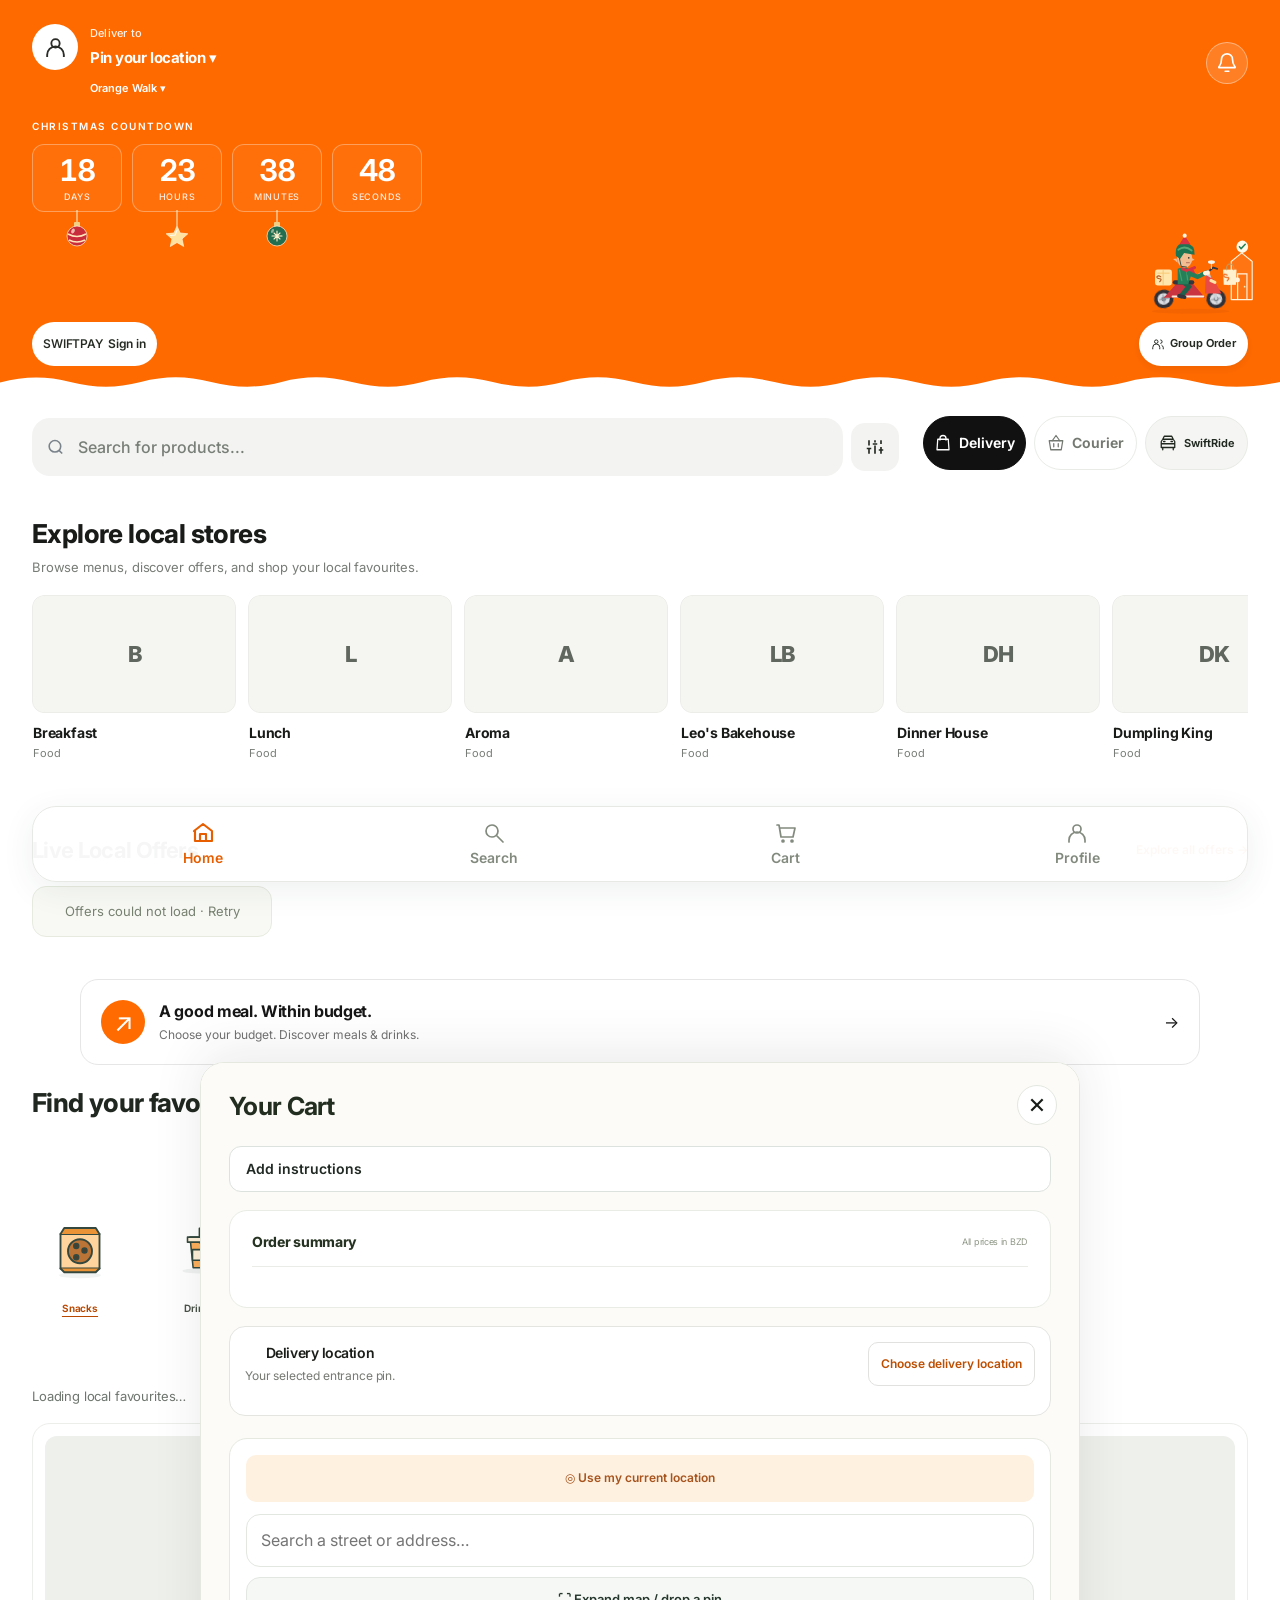
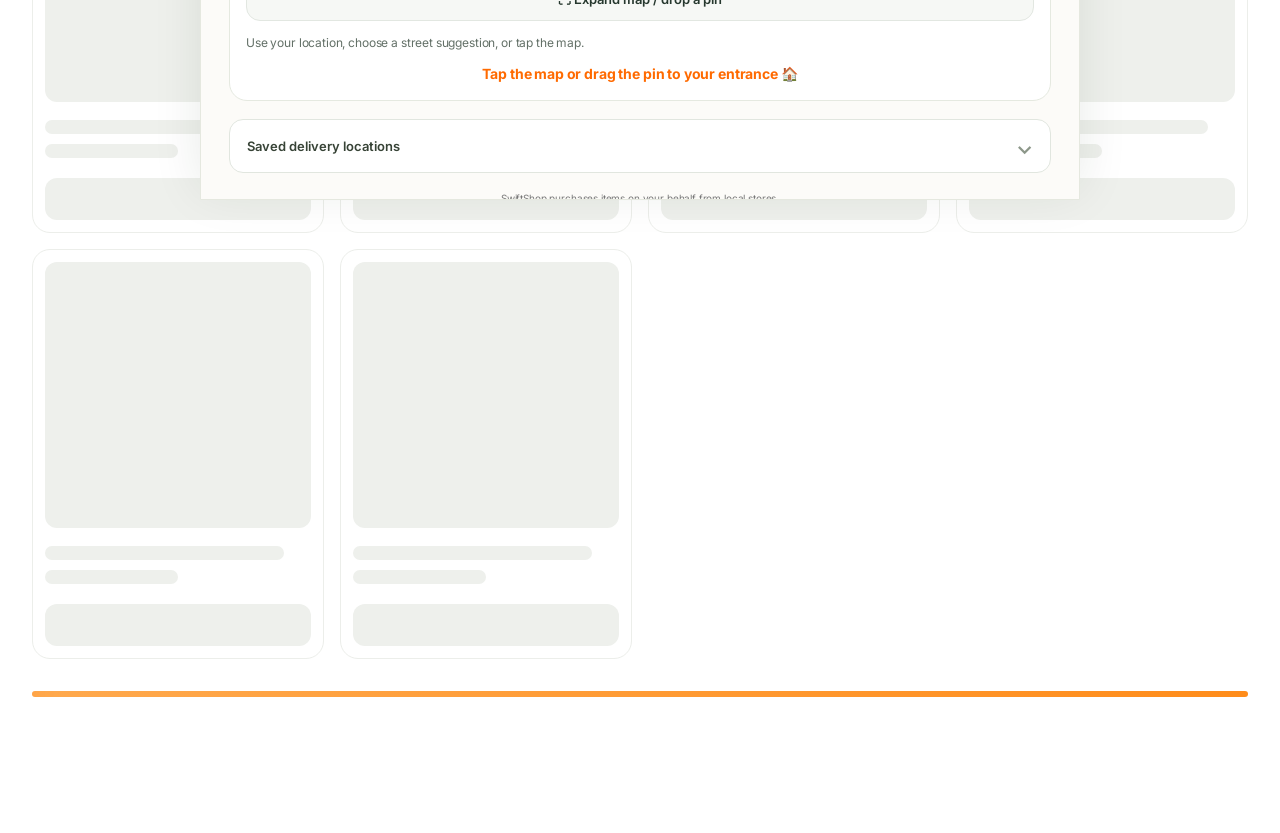
==== commit 76009230: "Preserve literal currency strings while applying cancelled ride cleanup" ====
--- a/index.html
+++ b/index.html
@@ -8009,7 +8009,302 @@
  const chip=document.createElement('button');chip.type='button';chip.id='customerRideChip';chip.hidden=true;chip.textContent='View your ride';button.closest('.hero-toggle-row').after(chip);
  const $=id=>document.getElementById(id),terminal=s=>['completed','cancelled'].includes(s);let pinsConfirmed={pickup:false,dropoff:false};
  let rideOptions=[], fareQuote=null, fareVersion=0, fareTimer=null, fareBusy=false, fareRetryAt=0;
- const money=n=>'BZD </script><link rel="stylesheet" href="pickup-discovery.css?v=map70v320261008">
+ const money=n=>'BZD $'+Number(n).toFixed(2);
+ function pickupFeeDisplay(amount){return money(amount);}
+ function feeReceipt(f){const rows=[['Ride fare',Number(f.standardFare)-0.50],['Booking fee',0.50],['Pickup fee',Number(f.pickupSupplement)||0],['EDF (Extended Distance Fee)',Number(f.returnAllowance)||0],['Rounding',Number(f.roundingAdjustment)||0],['Driver Protection Fee (Night Time Only)',Number(f.driverProtectionFee)||0],['Saved SwiftShop cancellation fee',Number(f.deferredCancellationFee)||0]].filter(([label,value])=>label==='Ride fare'||label==='Booking fee'||Number(value)>0);return '<div class="cr-receipt-total"><span>Total fare</span><strong>'+money(f.customerTotal)+'</strong></div><dl>'+rows.map(([label,value])=>'<div><dt>'+label+'</dt><dd>'+(label==='Pickup fee'?pickupFeeDisplay(value):money(value))+'</dd></div>').join('')+'</dl>'; }
+ function hasVehicleArt(vehicle){return typeof vehicle.vehicle_photo==='string'&&vehicle.vehicle_photo.length<=900000&&/^data:image\/(png|jpeg|webp);base64,[A-Za-z0-9+/=]+$/.test(vehicle.vehicle_photo);}
+ function invalidateFare(){++fareVersion;rideOptions=[];fareQuote=null;rideOptionSelected=false;$('crFareBox').hidden=true;$('crRequest').hidden=!pending;$('fleetNote').textContent=pickup&&dropoff?'Calculating available ride prices…':'Choose pickup and destination to see rides.';$('fleetCards').replaceChildren();$('crRequest').disabled=true;$('crFareBreakdown').hidden=true;$('crRequest').textContent='Request ride';$('crLongPickupConfirm').checked=false;$('crLongPickupLabel').hidden=true;$('crFareDetails').textContent=pickup&&dropoff?'Calculating fare…':'Choose your route to see the fare.';clearTimeout(fareTimer);fareTimer=setTimeout(calculateFare,650);}
+ const stages=['requested','accepted','arrived','in_progress','completed'],labels={requested:'Finding Driver',accepted:'Your driver is on the way',arrived:'Your driver has arrived',in_progress:'You’re on your way',completed:'Ride completed',cancelled:'Ride cancelled'};
+ let rideOptionSelected=false;
+ let client=null,session=null,account='',authTask=null,ride=null,dismissed=null,pickup=null,dropoff=null,map=null,pins={},nearbyPins=[],pinMode='pickup',busy=false,refreshing=false,version=0,lastSync=0,pending=null,routeLines=[],routeSignature='',routeVersion=0,routePath=[],routeProgress=0,fitNext=true,geoVersion=0,previousToggle=null;
+ function scope(){return localStorage.getItem('userPhone')||'guest';}
+ function key(){return 'swiftride.customer.pending:'+encodeURIComponent(account);}
+ function bookingNotice(text){$('crBookingNotice').textContent=text;notice(text);}
+ function authIssue(error){return /invalid refresh token|refresh.?token.*(?:not found|expired|invalid|already used)|refresh_token_not_found|session_not_found|auth session missing|jwt expired|swift_session_expired/i.test([error?.code,error?.message,error].filter(Boolean).join(' '));}
+ function expiredSession(){session=null;$('crSignIn').hidden=false;const e=Error('Your sign-in has expired. Tap Sign in again to continue. Your route is saved.');e.code='swift_session_expired';return e;}
+ function errorMessage(error){return authIssue(error)?expiredSession().message:(error?.message||String(error));}
+ function notice(text){$('crNotice').textContent=authIssue(text)?expiredSession().message:text;}
+ function newClient(){account=scope();client=customerDataClient;}
+ async function auth(create=true){
+  if(client&&account!==scope()){if(client!==customerDataClient)client.auth.stopAutoRefresh();client=null;session=null;ride=null;pending=null;++version;}
+  if(!client)newClient();
+  if(authTask)return authTask;
+  const identity=account;
+  authTask=(async()=>{
+   let {data,error}=await client.auth.getSession();
+   if(error){if(authIssue(error))throw expiredSession();throw error;}
+   if(identity!==scope())throw Error('Your account changed. Reopen SwiftRide.');
+   if(client!==customerDataClient&&data.session){session=data.session;$('crSignIn').hidden=true;return session;}
+   if(!data.session?.user?.email_confirmed_at){session=null;if(create)throw expiredSession();return null;}
+   // Legacy sessions are used only to restore an existing trip.
+   const legacyKey='swiftride.customer.auth:'+encodeURIComponent(account);
+   if(localStorage.getItem(legacyKey)){
+    const legacy=supabase.createClient(SUPABASE_URL,SUPABASE_KEY,{auth:{storageKey:legacyKey,persistSession:true,autoRefreshToken:true,detectSessionInUrl:false}});
+    try{
+     const previous=await legacy.auth.getSession();
+     if(previous.error){
+      if(!authIssue(previous.error))throw Error('Could not check your earlier ride. Tap Refresh connection to retry.');
+      await legacy.auth.signOut({scope:'local'}).catch(()=>{});
+     }else if(previous.data.session){
+      const current=await legacy.rpc('swiftride_current_priced').abortSignal(AbortSignal.timeout(10000));
+      if(current.error){
+       if(!authIssue(current.error))throw Error('Your earlier ride could not be checked. Tap Refresh connection before booking.');
+       await legacy.auth.signOut({scope:'local'}).catch(()=>{});
+      }else if(current.data&&!terminal(current.data.status)){
+       if(identity!==scope())throw Error('Your account changed. Reopen SwiftRide.');
+       client=legacy;session=previous.data.session;$('crSignIn').hidden=true;return session;
+      }
+     }
+    }finally{if(client!==legacy)legacy.auth.stopAutoRefresh();}
+   }
+   if(identity!==scope())throw Error('Your account changed. Reopen SwiftRide.');
+   session=data.session;$('crSignIn').hidden=true;return session;
+  })();try{return await authTask;}finally{authTask=null;}
+ }
+ async function rpc(name,args={}){await auth();const {data,error}=await client.rpc(name,args).abortSignal(AbortSignal.timeout(12000));if(error){if(authIssue(error))throw expiredSession();throw error;}return data;}
+ function syncFleetVisibility(){
+  const visible=!ride&&!!pickup&&!!dropoff;
+  $('crNearby').hidden=!visible;
+  if(!visible){clearNearby();fleet=[];$('fleetCards').replaceChildren();}
+  return visible;
+ }
+ function vehicleIcon(type){const shape=type==='motorcycle'?'<circle cx="13" cy="29" r="6"/><circle cx="32" cy="29" r="6"/><path d="M13 29l8-14 11 14H13l7-8h8m-7-6h-5m11 0h5l3 7"/>':'<path d="M12 17l3-7h14l3 7v17H12z"/><path d="M15 18h14M15 28h14"/><path d="M10 21v8m24-8v8"/>';return {url:'data:image/svg+xml;charset=UTF-8,'+encodeURIComponent('<svg xmlns="http://www.w3.org/2000/svg" width="44" height="44"><circle cx="22" cy="22" r="21" fill="#217747" stroke="white" stroke-width="2"/><g fill="none" stroke="white" stroke-width="2.5" stroke-linejoin="round">'+shape+'</g></svg>')};} function clearNearby(){nearbyPins.forEach(p=>p.setMap(null));nearbyPins=[];fleetMarkers?.clear();}
+ function pin(name,point,color,label){
+  if(!map)return;
+  if(!point){if(pins[name])pins[name].setMap(null);delete pins[name];return;}
+  if(!pins[name])pins[name]=new google.maps.Marker({map,position:point,title:label,label:name==='driver'?null:{text:label,color:'#fff',fontSize:'11px'},draggable:false,icon:name==='driver'?vehicleIcon(ride?.vehicle_type):{path:google.maps.SymbolPath.CIRCLE,scale:14,fillColor:color,fillOpacity:1,strokeColor:'#fff',strokeWeight:3}});
+  pins[name].setPosition(point);pins[name].setMap(map);pins[name].setDraggable(false);
+
+ }
+ function frame(){if(!map)return;google.maps.event.trigger(map,'resize');const b=new google.maps.LatLngBounds();[...routePath,pickup,dropoff,ride&&ride.location_fresh&&ride.lat!=null?{lat:ride.lat,lng:ride.lng}:null].filter(Boolean).forEach(p=>b.extend(p));if(!b.isEmpty()){map.fitBounds(b,window.innerWidth<600?32:48);google.maps.event.addListenerOnce(map,'idle',()=>{if(map.getZoom()>16)map.setZoom(16);});}}
+ function routeRemainder(path,point,minProgress=0){
+  if(path.length<2)return null;const scale=111195,cos=Math.cos(point.lat*Math.PI/180);let along=0,best=null;
+  for(let i=0;i<path.length-1;i++){const a=path[i],b=path[i+1],dx=(b.lng-a.lng)*scale*cos,dy=(b.lat-a.lat)*scale,len=Math.hypot(dx,dy);if(!len)continue;
+   const px=(point.lng-a.lng)*scale*cos,py=(point.lat-a.lat)*scale;const t=Math.max(0,Math.min(1,(px*dx+py*dy)/(len*len)));const progress=along+t*len,error=Math.hypot(px-t*dx,py-t*dy);
+   if(progress>=minProgress-3&&(!best||error<best.error))best={progress,error,index:i,point:{lat:a.lat+(b.lat-a.lat)*t,lng:a.lng+(b.lng-a.lng)*t}};along+=len;
+  }
+  if(!best||best.error>80||best.progress<minProgress)return null;
+  return {progress:best.progress,error:best.error,remaining:[best.point,...path.slice(best.index+1)]};
+ }
+ function trimCurrentRoute(){
+  if(ride?.status!=='in_progress'||!ride.location_fresh||ride.lat==null||ride.lng==null||Date.now()-Date.parse(ride.location_updated_at)>=90000||!routePath.length)return;
+  const result=routeRemainder(routePath,{lat:Number(ride.lat),lng:Number(ride.lng)},routeProgress);if(!result)return;routeProgress=result.progress;routeLines[0]?.setPath(result.remaining);
+ }
+ async function route(){
+  syncFleetVisibility();
+  if(!ride)invalidateFare();
+  if(!map)return;const signature=pickup&&dropoff?[pickup.lat,pickup.lng,dropoff.lat,dropoff.lng,ride?.id||'',ride?.status==='in_progress'?'driving':'preview'].join(','):'';
+  if(signature===routeSignature){trimCurrentRoute();return;}routeSignature=signature;routePath=[];routeProgress=0;const token=++routeVersion;routeLines.forEach(l=>l.setMap(null));routeLines=[];
+  if(!signature)return;requestAnimationFrame(frame);
+  const guide=new google.maps.Polyline({path:[pickup,dropoff],strokeOpacity:0,icons:[{icon:{path:'M 0,-1 0,1',strokeOpacity:1,strokeColor:'#191919',scale:3},offset:'0',repeat:'14px'}],map});routeLines=[guide];$('crMapNotice').textContent='Dotted line connects A to B; loading road route…';
+  try{const {Route}=await google.maps.importLibrary('routes');const {routes}=await Route.computeRoutes({origin:pickup,destination:dropoff,travelMode:'DRIVING',fields:['path']});
+   if(token!==routeVersion)return;if(!routes?.length)throw Error('No route');routeLines.forEach(l=>l.setMap(null));const roadLines=routes[0].createPolylines({strokeColor:'#191919',strokeWeight:5});routePath=roadLines.flatMap(line=>line.getPath().getArray().map(p=>({lat:p.lat(),lng:p.lng()})));routeLines=[new google.maps.Polyline({path:routePath,strokeColor:'#191919',strokeWeight:5,map})];trimCurrentRoute();frame();$('crMapNotice').textContent=ride?.status==='in_progress'?'Black line: road ahead. Completed sections disappear as fresh driver GPS arrives.':'A: Pickup · B: Destination · Driver location updates live. Black route follows roads.';
+  }catch{if(token===routeVersion)$('crMapNotice').textContent='Dotted line is a pickup-to-destination guide, not a road route. Road routing is unavailable; fare quoting requires road routing to be available.';}
+ }
+ async function mapReady(){
+  if(map){google.maps.event.trigger(map,'resize');if(!pickup&&!dropoff)await window.SwiftDistrictMaps?.apply(map,{scope:'service'});return;}
+  if(!window.google?.maps?.Map)throw Error('Google Maps is unavailable. Check your connection and reopen SwiftRide.');
+  map=new google.maps.Map($('crMap'),{center:window.SwiftDistrictMaps?.center()||{lat:18.0777,lng:-88.5667},zoom:14,streetViewControl:false,mapTypeControl:false,fullscreenControl:true,gestureHandling:'greedy'});window.SwiftDistrictMaps?.apply(map,{scope:'service'});
+  for(const [id,type] of [['crPickup','pickup'],['crDropoff','dropoff']]){$(id).readOnly=true;$(id).setAttribute('aria-label',type==='pickup'?'Choose pickup pin on map':'Choose destination pin on map');$(id).onclick=()=>choosePoint(type);$(id).onkeydown=e=>{if(e.key==='Enter'||e.key===' '){e.preventDefault();choosePoint(type);}};}
+ }
+ async function choosePoint(type,requestGPS=false){
+  if(ride||busy)return;if(pending){notice('Your previous request is pending. Retry it or refresh before changing pins.');return;}
+  const token=++geoVersion,identity=scope();try{await mapReady();const saved=String(window.lastCartCoords||'').split(',').map(Number);const fallback=window.SwiftDistrictMaps?.center(pickup||dropoff||(saved.length===2&&saved.every(Number.isFinite)?{lat:saved[0],lng:saved[1]}:null));if(!window.SwiftRidePinPicker)throw Error('Map pin picker could not load. Refresh SwiftShop and try again.');
+  const result=await window.SwiftRidePinPicker.open({kind:type,point:type==='pickup'?pickup:dropoff,fallback,requestGPS});if(!result||token!==geoVersion||identity!==scope()||ride||panel.hidden)return;
+  pinsConfirmed[type]=true;setPoint(type,result.point,type==='pickup'?'Confirmed pickup pin':'Confirmed destination pin');notice(type==='pickup'?(dropoff?'Both pins confirmed. Choose an available ride.':'Pickup confirmed. Now choose your destination pin.'):'Destination confirmed. Check both pins before choosing a ride.');
+  }catch(e){notice(e.message||'Map is unavailable. Reconnect and try again.');}
+ }
+ let geocoder=null,pointVersions={pickup:0,dropoff:0};
+ function setPoint(type,point,label){
+  if(!point||!Number.isFinite(point.lat)||!Number.isFinite(point.lng)||Math.abs(point.lat)>90||Math.abs(point.lng)>180)return;
+  ++geoVersion;if(type==='pickup')pickup={lat:point.lat,lng:point.lng};else dropoff={lat:point.lat,lng:point.lng};
+  $(type==='pickup'?'crPickup':'crDropoff').value=label||'Map pin · '+point.lat.toFixed(5)+', '+point.lng.toFixed(5);
+  pin(type,point,type==='pickup'?'#ee792b':'#3c5345',type==='pickup'?'A':'B');route();
+  const pointToken=++pointVersions[type];
+  if(google.maps.Geocoder){geocoder=geocoder||new google.maps.Geocoder();geocoder.geocode({location:point}).then(({results})=>{if(pointVersions[type]!==pointToken||ride)return;const current=type==='pickup'?pickup:dropoff;if(!current||current.lat!==point.lat||current.lng!==point.lng)return;const result=results?.find(r=>r.types?.includes('street_address'))||results?.[0];if(result){$(type==='pickup'?'crPickup':'crDropoff').value=(type==='pickup'?'Pickup pin · ':'Destination pin · ')+result.formatted_address;if(pinsConfirmed.pickup&&pinsConfirmed.dropoff)invalidateFare();}}).catch(()=>{});}
+  if(pickup&&dropoff)refresh();
+ }
+ async function gps(){return choosePoint('pickup',true);}
+window.addEventListener('swift-region-change',()=>{if(ride||pending)return;geoVersion++;pickup=dropoff=null;pinsConfirmed={pickup:false,dropoff:false};for(const id of ['crPickup','crDropoff'])if($(id))$(id).value='';pin('pickup',null);pin('dropoff',null);routeSignature='';routePath=[];routeLines.forEach(l=>l.setMap(null));routeLines=[];invalidateFare();if(map)window.SwiftDistrictMaps?.apply(map,{scope:'service'});});
+
+ let finishing=null,ratingSaving=false;
+ function finishRide(){
+  if(finishing===ride.id)return;finishing=ride.id;const id=ride.id,owner=account;
+  $('crTitle').textContent='Thank you!';$('crThanks').hidden=false;$('crNotice').hidden=true;$('crForm').hidden=true;$('crTracking').hidden=true;chip.hidden=true;clearNearby();pin('driver',null);
+  $('crRating').hidden=false;$('crRatingDriver').textContent=ride.driver_name?'Rate '+ride.driver_name:'Your driver';$('crRatingNotice').textContent='Tap a star to rate your driver.';$('crRatingContinue').textContent='Skip for now';ratingSaving=false;
+  for(const star of $('crRating').querySelectorAll('[data-stars]')){star.disabled=false;star.setAttribute('aria-pressed','false');}
+  $('crRatingContinue').onclick=()=>{if(ratingSaving)return;
+   if(account!==owner||ride?.id!==id)return;
+   dismissed=id;localStorage.setItem('swiftride.customer.completed:'+encodeURIComponent(account),id);ride=null;pending=null;finishing=null;pickup=null;dropoff=null;pinsConfirmed={pickup:false,dropoff:false};localStorage.removeItem(key());
+   pin('pickup',null);pin('dropoff',null);$('crPickup').value='';$('crDropoff').value='';$('crBookingNotice').textContent='';route();close();paint();
+   window.closeMerchantStore?.();window.closePromoPage?.();window.closeProfile?.();
+   document.querySelector('.shop-bottom-nav [data-destination="home"]')?.click();
+   $('crRating').hidden=true;
+  };
+
+ }
+ $('crRating').addEventListener('click',async event=>{const star=event.target.closest('[data-stars]');if(!star||ratingSaving||ride?.status!=='completed')return;const id=ride.id,owner=account;ratingSaving=true;$('crRatingContinue').disabled=true;const stars=Number(star.dataset.stars);const buttons=[...$('crRating').querySelectorAll('[data-stars]')];buttons.forEach(b=>b.disabled=true);$('crRatingNotice').textContent='Saving your rating…';try{await rpc('swiftride_rate',{p_ride_id:id,p_stars:stars});if(account!==owner||ride?.id!==id)return;buttons.forEach(b=>b.setAttribute('aria-pressed',String(Number(b.dataset.stars)<=stars)));$('crRatingNotice').textContent='Thanks! Your rating was saved.';$('crRatingContinue').textContent='Back to home';}catch(e){if(account===owner&&ride?.id===id){buttons.forEach(b=>b.disabled=false);$('crRatingNotice').textContent='Could not save: '+e.message;}}finally{ratingSaving=false;$('crRatingContinue').disabled=false;}});
+ function paint(){
+  if(ride?.pricing){const f=ride.pricing;$('crTrackingFare').innerHTML=feeReceipt(f);$('crFareDetails').textContent='';}
+  if(ride?.status==='completed'){finishRide();return;}
+  $('crThanks').hidden=true;$('crRating').hidden=true;$('crNotice').hidden=false;$('crForm').hidden=false;
+
+  window.SwiftCompletionCards?.update($('crConfirmation'),{kind:'ride',id:ride?.id,payment:ride?.payment_method,active:ride?.status==='in_progress'});
+  window.SwiftRideExperience?.tracking(ride);const tracking=!!ride;if(tracking)window.SwiftRidePinPicker?.cancel(); $('crTracking').hidden=!tracking;$('crForm').classList.toggle('cr-has-ride',tracking);
+  ['crPickup','crDropoff','crName','crPhone'].forEach(id=>$(id).disabled=tracking);
+  ['crGPS','crPin'].forEach(id=>$(id).hidden=tracking);$('crRequest').hidden=tracking||(!rideOptionSelected&&!pending);$('crFareBox').hidden=tracking||!rideOptionSelected;
+  syncFleetVisibility();chip.hidden=!tracking;chip.textContent=tracking?labels[ride.status]+' · View ride':'View ride';
+  if(!tracking){$('crTitle').textContent='Where are you going?';pin('driver',null);return;}
+  clearNearby();$('crTitle').textContent='Your ride';$('crStatus').textContent=labels[ride.status]||ride.status;$('crRideId').textContent='#'+ride.id.slice(0,8).toUpperCase();
+  $('crSteps').replaceChildren();for(const [i,s] of stages.entries()){const li=document.createElement('li');li.textContent=['Requested','Driver assigned','Arrived','On ride','Complete'][i];if(i<=stages.indexOf(ride.status))li.className='cr-step-done';$('crSteps').append(li);}
+  const driverAccepted=['accepted','en_route','arrived','in_progress','completed'].includes(ride.status);$('crDriver').closest('.cr-driver-card').style.setProperty('display',driverAccepted?'flex':'none','important');const driverPhoto=driverAccepted?ride.driver_photo:null;const safePhoto=typeof driverPhoto==='string'&&driverPhoto.length<400000&&/^data:image\/(jpeg|png|webp);base64,[A-Za-z0-9+/=]+$/.test(driverPhoto);
+  $('crDriverPhoto').hidden=!safePhoto;$('crDriverAvatar').hidden=safePhoto;if(safePhoto)$('crDriverPhoto').src=driverPhoto;else $('crDriverPhoto').removeAttribute('src');$('crDriverAvatar').textContent=(ride.driver_name||'D').slice(0,1).toUpperCase();
+  $('crVehicleArt').hidden=!ride.driver_name||!hasVehicleArt(ride);if(hasVehicleArt(ride))$('crVehicleArt').src=ride.vehicle_photo;else $('crVehicleArt').removeAttribute('src');
+  $('crLicensePlate').hidden=!ride.driver_name||!ride.license_plate;$('crLicensePlate').textContent=ride.license_plate?'Plate '+ride.license_plate:'';
+  $('crDriver').textContent=ride.driver_name?ride.driver_name+' · '+[ride.vehicle_model,ride.vehicle_color,ride.vehicle_type==='motorcycle'?'1 passenger':null].filter(Boolean).join(' · '):'Matching you with a driver.';
+  $('crCancel').hidden=!['requested','accepted','arrived'].includes(ride.status);$('crNew').hidden=!terminal(ride.status);
+  const phone=String(ride.driver_phone||'').replace(/[^\d+]/g,'');$('crCall').hidden=!phone;$('crCall').href='tel:'+phone;
+  pickup={lat:ride.pickup_lat,lng:ride.pickup_lng};dropoff={lat:ride.dropoff_lat,lng:ride.dropoff_lng};$('crPickup').value=ride.pickup_label;$('crDropoff').value=ride.dropoff_label;
+  pin('pickup',pickup,'#ee792b','A');pin('dropoff',dropoff,'#3c5345','B');route();
+  const fresh=driverAccepted&&!terminal(ride.status)&&ride.location_fresh&&ride.lat!=null&&ride.lng!=null&&Date.now()-new Date(ride.location_updated_at).getTime()<90000;
+  pin('driver',fresh?{lat:ride.lat,lng:ride.lng}:null,'#287bd0','D');
+  $('crUpdated').textContent=terminal(ride.status)?'Tracking ended.':ride.status==='requested'?'Finding your driver…':fresh?'Live GPS · '+new Date(ride.location_updated_at).toLocaleTimeString():'Waiting for GPS update…';
+  if(fitNext&&!panel.hidden){frame();fitNext=false;}
+ }
+
+ let fleetMarkers=new Map();let fleet=[],etaCache=new Map(),etaBusy=false,etaAttempt=0;
+ const escapeFleet=s=>String(s??'').replace(/[&<>"']/g,x=>({'&':'&amp;','<':'&lt;','>':'&gt;','"':'&quot;',"'":'&#39;'}[x]));
+ function photoOK(s){return typeof s==='string'&&s.length<400000&&/^data:image\/(jpeg|png|webp);base64,[A-Za-z0-9+/=]+$/.test(s);}
+ function etaKey(d,point){return [d.driver_id,d.lat,d.lng,point.lat.toFixed(3),point.lng.toFixed(3)].join(':');}
+ function fleetLocationFresh(driver){const at=Date.parse(driver.location_updated_at);return driver.location_fresh!==false&&driver.lat!=null&&driver.lng!=null&&Number.isFinite(Number(driver.lat))&&Number.isFinite(Number(driver.lng))&&Number.isFinite(at)&&Date.now()-at>=0&&Date.now()-at<90000;}
+ function renderRideOption(){
+  if(!syncFleetVisibility()||!rideOptions.length)return;
+  $('fleetCount').textContent='Choose your service';
+  $('fleetNote').textContent='Select Swift ONE and review your fare. Driver details appear after acceptance.';
+  const selected=fareQuote||rideOptions[0],card=document.createElement('button');card.type='button';card.className='cr-service-card';card.setAttribute('aria-pressed',String(rideOptionSelected));
+  const info=document.createElement('span'),name=document.createElement('strong'),description=document.createElement('small'),time=document.createElement('span');
+  name.textContent='Swift ONE';description.textContent='Standard everyday rides';time.textContent=(Number.isFinite(Number(selected.tripMinutes))&&Number(selected.tripMinutes)>0?selected.tripMinutes+' min trip · ':'')+Number(selected.roadMiles).toFixed(2)+' road miles';
+  info.append(name,description,time);const amount=document.createElement('strong');amount.textContent=money(selected.customerTotal);card.append(info,amount);card.onclick=()=>{rideOptionSelected=true;renderSelectedFare();renderRideOption();};
+  $('fleetCards').replaceChildren(card);
+ }
+ function renderSelectedFare(){
+  const data=fareQuote;if(!data||!rideOptionSelected)return;
+  $('crFareBox').hidden=false;$('crFareBreakdown').hidden=false;$('crRequest').hidden=false;$('crRequest').disabled=false;
+  $('crFareDetails').textContent=Number(data.driverProtectionFee)>0?'No pickup fee. Includes the BZD $3 Driver Protection Fee (8:45 PM–midnight).':'No extra charge for your driver’s pickup trip.';
+  $('crFareMiles').textContent=Number(data.roadMiles).toFixed(2)+' road miles';$('crFarePickupMiles').textContent=Number(data.pickupMiles).toFixed(2)+' road miles';$('crFareStandard').textContent=money(Number(data.standardFare)-0.50);$('crFareSupplement').innerHTML=pickupFeeDisplay(data.pickupSupplement||0);$('crFareSupplement').parentElement.hidden=!Number(data.pickupSupplement);$('crFareTotal').textContent=money(data.customerTotal);$('crRequest').textContent='Request ride · '+money(data.customerTotal);
+  $('crProtectionRow').hidden=!(Number(data.driverProtectionFee)>0);$('crProtectionAmount').textContent=money(Number(data.driverProtectionFee)||0);
+  $('crReturnRow').hidden=!data.returnAllowance;$('crReturnMiles').textContent=Number(data.returnMiles||0).toFixed(2)+' road miles back to the service zone';$('crReturnAmount').textContent=money(data.returnAllowance||0);$('crRoundingRow').hidden=!data.roundingAdjustment;$('crRoundingAmount').textContent=money(data.roundingAdjustment||0);$('crLongPickupText').textContent='I agree to the '+money(data.pickupSupplement)+' supplement for a pickup beyond 3.5 miles.';$('crLongPickupLabel').hidden=!data.requiresConfirmation;window.SwiftRideExperience?.fare(data);
+ }
+ $('fleetRange').onchange=()=>refresh();$('fleetFit').onclick=()=>{if(!map||!fleet.length)return;const bounds=new google.maps.LatLngBounds();fleet.filter(fleetLocationFresh).forEach(x=>bounds.extend({lat:Number(x.lat),lng:Number(x.lng)}));if(pickup)bounds.extend(pickup);if(!bounds.isEmpty())map.fitBounds(bounds,45);};
+
+
+ function clearCancelledRide(id){
+  ++version;++geoVersion;dismissed=id;ride=null;pending=null;finishing=null;pickup=null;dropoff=null;pinsConfirmed={pickup:false,dropoff:false};
+  localStorage.removeItem(key());localStorage.setItem('swiftride.customer.cancelled:'+encodeURIComponent(account),id);
+  invalidateFare();clearNearby();pin('driver',null);pin('pickup',null);pin('dropoff',null);
+  routeLines.forEach(line=>line.setMap(null));routeLines=[];routePath=[];routeSignature='';++routeVersion;
+  $('crPickup').value='';$('crDropoff').value='';$('crBookingNotice').textContent='';$('crStatus').textContent='';$('crRideId').textContent='';$('crUpdated').textContent='';
+  $('crRating').hidden=true;$('crThanks').hidden=true;chip.hidden=true;
+  window.SwiftCompletionCards?.update($('crConfirmation'),{kind:'ride',id,active:false});
+  paint();notice('');
+ }
+
+ async function refresh(){
+  if(refreshing||busy||document.hidden||!session)return;refreshing=true;const token=version;
+  try{let r=await rpc('swiftride_current_priced',ride?{p_id:ride.id}:{});if(token!==version)return;
+   if(r?.status==='cancelled'){if(ride?.id===r.id)clearCancelledRide(r.id);r=null;}
+   // Historical completed rides must not reopen the post-trip rating screen.
+   if(r?.status==='completed'&&!ride){dismissed=r.id;localStorage.setItem('swiftride.customer.completed:'+encodeURIComponent(account),r.id);r=null;}
+
+   if(r&&!((r.id===dismissed||r.id===localStorage.getItem('swiftride.customer.completed:'+encodeURIComponent(account)))&&terminal(r.status))){if(!ride||ride.id!==r.id)fitNext=true;try{const images=await rpc('swiftride_vehicle_photos_get',{p_ride_id:r.id});r.vehicle_photo=Object.values(images||{})[0]||r.vehicle_photo||null;}catch{r.vehicle_photo=r.vehicle_photo||null;}try{const plates=await rpc('swiftride_license_plates_get',{p_ride_id:r.id});r.license_plate=Object.values(plates||{})[0]||r.license_plate||null;}catch{r.license_plate=r.license_plate||null;}if(token!==version)return;ride=r;window.SwiftRideNotifications?.record(r.id,r.status);pending=null;localStorage.removeItem(key());paint();}
+       else if(!ride&&pickup&&dropoff&&!panel.hidden){renderRideOption();}
+lastSync=Date.now();notice('● Updated '+new Date(lastSync).toLocaleTimeString()+' · Checks every 5 seconds');
+  }catch(e){if(token===version){fleet=[];clearNearby();pin('driver',null);notice('Updates paused: '+e.message+' · Tap Refresh to retry.');$('crUpdated').textContent='Connection interrupted. Driver marker hidden until updates recover.';}}
+  finally{refreshing=false;}
+ }
+ async function open(){
+  if(!window.SwiftCustomerAuth?.signedIn){await window.SwiftCustomerAuth?.require('Sign in to use SwiftRide.',()=>open());return;}
+  if(panel.hidden){previousToggle=document.querySelector('.hero-toggle-row .toggle-btn.active');if(previousToggle)previousToggle.classList.remove('active');button.classList.add('active');}
+  panel.hidden=false;button.setAttribute('aria-expanded','true');$('crTitle').focus({preventScroll:true});
+  $('crName').value=localStorage.getItem('userName')||'';$('crPhone').value=localStorage.getItem('contactPhone')||(String(localStorage.getItem('userPhone')||'').startsWith('account:')?'':localStorage.getItem('userPhone'))||'';
+  savedRideContact();notice('Connecting to SwiftRide…');
+  try{await mapReady();await auth();try{pending=JSON.parse(localStorage.getItem(key())||'null');}catch{pending=null;}await refresh();
+   if(pending&&!pending.p_quote_id){pending=null;localStorage.removeItem(key());}
+   if(!ride&&pending){$('crName').value=pending.p_name;$('crPhone').value=pending.p_phone;setPoint('pickup',{lat:pending.p_pickup_lat,lng:pending.p_pickup_lng},pending.p_pickup);setPoint('dropoff',{lat:pending.p_dropoff_lat,lng:pending.p_dropoff_lng},pending.p_dropoff);notice('Your previous request is awaiting confirmation. Tap Request ride to safely retry that same trip.');}
+   // Saved addresses are picker hints only; the customer must confirm the pickup pin.
+   paint();frame();if(!ride)invalidateFare();
+  }catch(e){notice(errorMessage(e));}
+ }
+ function close(){window.SwiftRidePinPicker?.cancel();panel.hidden=true;button.setAttribute('aria-expanded','false');button.classList.remove('active');if(previousToggle)previousToggle.classList.add('active');button.focus();}
+ let resumeAfterSignIn=false;
+ $('crSignIn').onclick=async()=>{resumeAfterSignIn=true;close();if(window.SwiftCustomerAuth?.reconnect)await window.SwiftCustomerAuth.reconnect();else notice('Reopen SwiftShop and sign in again.');};
+ window.addEventListener('swift-customer-session-ready',()=>{session=null;if(client&&client!==customerDataClient)client.auth.stopAutoRefresh();client=null;if(resumeAfterSignIn){resumeAfterSignIn=false;open();}});
+
+ button.addEventListener('click',event=>{event.preventDefault();event.stopImmediatePropagation();open();},true);chip.onclick=open;
+ $('crClose').onclick=()=>{if(ride?.status==='completed'&&!$('crRating').hidden){$('crRatingContinue').click();return;}close();};$('crGPS').onclick=gps;$('crCenter').onclick=frame;$('crRefresh').onclick=refresh;$('crReconnect').onclick=async()=>{try{await mapReady();session=null;await auth();await refresh();paint();if(!ride&&pickup&&dropoff)invalidateFare();}catch(e){notice(errorMessage(e));}};
+ $('crPin').onclick=()=>choosePoint('dropoff');
+
+ function savedRideContact(){const name=localStorage.getItem('userName')||'',phone=localStorage.getItem('contactPhone')||'';if(name)$('crName').value=name;if(phone)$('crPhone').value=phone;const valid=!!$('crName').value.trim()&&$('crPhone').value.trim().length>=7;$('crName').closest('.cr-contact').hidden=valid;}
+ function bookingFields(){return {p_name:$('crName').value.trim(),p_phone:$('crPhone').value.trim(),p_pickup:$('crPickup').value.trim(),p_dropoff:$('crDropoff').value.trim(),p_pickup_lat:pickup.lat,p_pickup_lng:pickup.lng,p_dropoff_lat:dropoff.lat,p_dropoff_lng:dropoff.lng};}
+ function quoteSignature(){return pickup&&dropoff?JSON.stringify(bookingFields()):'';}
+ for(const id of ['crName','crPhone'])$(id).addEventListener('input',invalidateFare);
+ async function requestRideQuotes(booking){
+  await auth();
+  async function currentToken(refresh=false){
+   const {data,error}=refresh?await client.auth.refreshSession():await client.auth.getSession();
+   if(error){if(authIssue(error))throw expiredSession();throw error;}
+   const current=data.session;
+   if(!current?.access_token||!current.user?.email_confirmed_at)throw expiredSession();
+   if(!refresh&&current.expires_at&&current.expires_at*1000<=Date.now()+60000)return currentToken(true);
+   session=current;return current.access_token;
+  }
+  const invoke=token=>client.functions.invoke('swiftride-quote',{headers:{Authorization:'Bearer '+token},body:{booking}});
+  let result=await invoke(await currentToken());
+  if(result.error?.context?.status===401)result=await invoke(await currentToken(true));
+  return result;
+ }
+ async function calculateFare(){
+  if(!window.SwiftCustomerAuth?.signedIn){$('crFareDetails').textContent='Sign in to see available rides and request yours.';$('crSignIn').hidden=false;return;}
+  if(busy||ride||!pickup||!dropoff||panel.hidden||!pending&&(!pinsConfirmed.pickup||!pinsConfirmed.dropoff))return;
+  const token=fareVersion,signature=quoteSignature();fareBusy=true;fareRetryAt=Date.now()+30000;$('crFareDetails').textContent='Calculating fare…';
+  try{const {data,error}=await requestRideQuotes(bookingFields());
+   if(error){let message=error.message;try{message=(await error.context.json()).error||message;}catch{}throw Error(message);}if(data?.error)throw Error(data.error);
+   if(token!==fareVersion||signature!==quoteSignature())return;
+   rideOptions=[];fareQuote=null;rideOptionSelected=false;$('crFareBox').hidden=true;$('crFareBreakdown').hidden=true;$('crRequest').hidden=!pending;$('crRequest').disabled=true;$('crLongPickupConfirm').checked=false;
+   if(data.noDriver){$('fleetCards').replaceChildren();$('fleetNote').textContent='No rides available right now. We’ll check again shortly.';return;}
+   rideOptions=(Array.isArray(data.options)?data.options:[data]).map(quote=>({...quote,signature}));
+   if(!rideOptions.length)throw Error('No rides available right now.');
+   fareQuote=rideOptions[0];renderRideOption();
+  }catch(e){if(token===fareVersion){const message=errorMessage(e);$('crFareDetails').textContent=message;$('fleetNote').textContent=message;if(authIssue(e))notice(message);}}finally{fareBusy=false;}
+ };
+ $('crForm').onsubmit=async event=>{
+  if(!window.SwiftCustomerAuth?.signedIn){event.preventDefault();await window.SwiftCustomerAuth?.require('Sign in to request a ride.',()=>open());return;}
+  event.preventDefault();if(busy)return;if(ride){bookingNotice(terminal(ride.status)?'Tap Request another ride to start a new trip.':'You already have a ride. Open your tracking to see it.');return;}
+  if(!pickup||!dropoff||!pending&&(!pinsConfirmed.pickup||!pinsConfirmed.dropoff)){bookingNotice('Confirm your pickup pin and destination pin on the map first.');return;}
+  savedRideContact();if(!$('crName').value.trim()||$('crPhone').value.trim().length<7){bookingNotice('Enter your name and a phone number of at least 7 characters.');$('crForm').reportValidity();return;}if(!$('crForm').reportValidity()){bookingNotice('Please complete the highlighted fields.');return;}
+  if(!pending&&!rideOptionSelected){bookingNotice('Select an available ride to review its fare before booking.');return;}
+  if(!pending&&(!fareQuote||fareQuote.signature!==quoteSignature()||Date.parse(fareQuote.expiresAt)<=Date.now())){invalidateFare();bookingNotice('Your fare is updating. Please wait for the total before booking.');return;}
+  if(!pending&&fareQuote.requiresConfirmation&&!$('crLongPickupConfirm').checked){bookingNotice('Confirm the shown distant-pickup supplement before booking.');return;}
+  busy=true;$('crRequest').disabled=true;window.SwiftRideExperience?.searching(true);
+  try{await auth();if(!pending){pending={...bookingFields(),p_request_id:crypto.randomUUID(),p_quote_id:fareQuote.quoteId,p_confirm_pickup:$('crLongPickupConfirm').checked,p_payment_method:document.getElementById('crPaymentMethod')?.value||'Cash'};localStorage.setItem(key(),JSON.stringify(pending));}
+   bookingNotice('Sending your request…');const id=await rpc('swiftpay_book_ride',{p_quote_id:pending.p_quote_id,p_request_id:pending.p_request_id,p_confirm_pickup:pending.p_confirm_pickup,p_payment_method:pending.p_payment_method||'Cash'});ride=await rpc('swiftride_current_priced',{p_id:id});if(ride)window.SwiftRideNotifications?.record(ride.id,ride.status);if(!ride)throw Error('Request sent. Tap Refresh connection to restore your tracking.');pending=null;localStorage.removeItem(key());fitNext=true;paint();bookingNotice('Ride requested. Finding Driver…');
+  }catch(e){const message=e.message||String(e);if(/Enter your name, phone, pickup|Invalid .*location|violates check constraint|Fare quote expired|Fare quote not found/i.test(message)){pending=null;localStorage.removeItem(key());}bookingNotice('Could not confirm your ride: '+message+(e.code?' ['+e.code+']':'')+' · Refresh or retry; the same request will not be sent twice.');}
+  finally{busy=false;$('crRequest').disabled=false;window.SwiftRideExperience?.searching(false);}
+ };
+ $('crCancel').onclick=async()=>{if(!ride||busy)return;const cancellationText=ride.driver_busy?'Your driver is completing another ride. Cancel this booking? A BZ$1 SwiftShop fee will be saved and added to your next ride. This fee does not go to the driver.':'Cancel this ride?';if(!confirm(cancellationText))return;busy=true;$('crCancel').disabled=true;try{const cancelledId=ride.id,cancelledAccount=account;await rpc('swift_ride_cancel_waiting',{p_id:cancelledId,p_accept_fee:!!ride.driver_busy});if(account===cancelledAccount&&ride?.id===cancelledId)clearCancelledRide(cancelledId);}catch(e){notice(errorMessage(e));}finally{busy=false;$('crCancel').disabled=false;}};
+ $('crNew').onclick=()=>{if(!ride||!terminal(ride.status))return;dismissed=ride.id;ride=null;pending=null;if(client&&client!==customerDataClient){client.auth.stopAutoRefresh();client=null;session=null;}$('crBookingNotice').textContent='';pickup=null;dropoff=null;pinsConfirmed={pickup:false,dropoff:false};pin('pickup',null);pin('dropoff',null);$('crPickup').value='';$('crDropoff').value='';route();paint();notice('Choose pickup and destination for your next ride.');};
+ document.addEventListener('keydown',e=>{if(e.key==='Escape'&&!panel.hidden)close();});
+ document.addEventListener('visibilitychange',()=>{if(!document.hidden)refresh();});
+ setInterval(()=>{if(!ride&&!panel.hidden&&pickup&&dropoff&&!fareBusy&&Date.now()>fareRetryAt&&(!fareQuote||Date.parse(fareQuote.expiresAt)<=Date.now()))calculateFare();if(account!==scope()){++version;++geoVersion;session=null;ride=null;pending=null;dismissed=null;pickup=null;dropoff=null;pinsConfirmed={pickup:false,dropoff:false};pointVersions.pickup++;pointVersions.dropoff++;$('crPickup').value='';$('crDropoff').value='';pin('pickup',null);pin('dropoff',null);routeLines.forEach(l=>l.setMap(null));routeLines=[];routePath=[];routeSignature='';clearNearby();pin('driver',null);chip.hidden=true;close();invalidateFare();if(client&&client!==customerDataClient)client.auth.stopAutoRefresh();client=null;auth(false).then(s=>{if(s)refresh();}).catch(()=>{});return;}if(!panel.hidden||ride&&!terminal(ride.status))refresh();if(ride&&ride.location_updated_at&&Date.now()-new Date(ride.location_updated_at).getTime()>=90000){pin('driver',null);if(!terminal(ride.status)&&ride.status!=='requested')$('crUpdated').textContent='Driver GPS is stale. Waiting for an update.';}},5000);
+ window.SwiftRideNotificationBridge={
+  async request(name,args){if(!await auth(false))throw Error('Open SwiftRide to reconnect your ride session.');return rpc(name,args);},
+  async open(id){try{if(!await auth(false))return false;const r=await rpc('swiftride_current_priced',{p_id:id});if(!r)return false;if(r.status==='cancelled'){if(ride?.id===r.id)clearCancelledRide(r.id);await open();return true;}ride=r;await open();paint();return true;}catch(e){notice(errorMessage(e));return false;}}
+ };
+ // Restore only an existing ride session at startup. Opening Rides creates a guest session if needed.
+ auth(false).then(s=>{if(s)refresh();}).catch(()=>{});
+})();
+
+</script><link rel="stylesheet" href="pickup-discovery.css?v=map70v320261008">
 <link rel="stylesheet" href="customer-usability.css?v=reviewsfinal20261008">
 <script>
 window.switchToggle=function(button){
@@ -13975,6264 +14270,3 @@
 <link rel="stylesheet" href="apparel-store.css?v=entrancefit20261127">
 
 <link rel="stylesheet" href="runner-live-map.css?v=precise20261127"><script src="runner-live-map.js?v=precise20261127"></script>
-+Number(n).toFixed(2);
- function pickupFeeDisplay(amount){return money(amount);}
- function feeReceipt(f){const rows=[['Ride fare',Number(f.standardFare)-0.50],['Booking fee',0.50],['Pickup fee',Number(f.pickupSupplement)||0],['EDF (Extended Distance Fee)',Number(f.returnAllowance)||0],['Rounding',Number(f.roundingAdjustment)||0],['Driver Protection Fee (Night Time Only)',Number(f.driverProtectionFee)||0],['Saved SwiftShop cancellation fee',Number(f.deferredCancellationFee)||0]].filter(([label,value])=>label==='Ride fare'||label==='Booking fee'||Number(value)>0);return '<div class="cr-receipt-total"><span>Total fare</span><strong>'+money(f.customerTotal)+'</strong></div><dl>'+rows.map(([label,value])=>'<div><dt>'+label+'</dt><dd>'+(label==='Pickup fee'?pickupFeeDisplay(value):money(value))+'</dd></div>').join('')+'</dl>'; }
- function hasVehicleArt(vehicle){return typeof vehicle.vehicle_photo==='string'&&vehicle.vehicle_photo.length<=900000&&/^data:image\/(png|jpeg|webp);base64,[A-Za-z0-9+/=]+$/.test(vehicle.vehicle_photo);}
- function invalidateFare(){++fareVersion;rideOptions=[];fareQuote=null;rideOptionSelected=false;$('crFareBox').hidden=true;$('crRequest').hidden=!pending;$('fleetNote').textContent=pickup&&dropoff?'Calculating available ride prices…':'Choose pickup and destination to see rides.';$('fleetCards').replaceChildren();$('crRequest').disabled=true;$('crFareBreakdown').hidden=true;$('crRequest').textContent='Request ride';$('crLongPickupConfirm').checked=false;$('crLongPickupLabel').hidden=true;$('crFareDetails').textContent=pickup&&dropoff?'Calculating fare…':'Choose your route to see the fare.';clearTimeout(fareTimer);fareTimer=setTimeout(calculateFare,650);}
- const stages=['requested','accepted','arrived','in_progress','completed'],labels={requested:'Finding Driver',accepted:'Your driver is on the way',arrived:'Your driver has arrived',in_progress:'You’re on your way',completed:'Ride completed',cancelled:'Ride cancelled'};
- let rideOptionSelected=false;
- let client=null,session=null,account='',authTask=null,ride=null,dismissed=null,pickup=null,dropoff=null,map=null,pins={},nearbyPins=[],pinMode='pickup',busy=false,refreshing=false,version=0,lastSync=0,pending=null,routeLines=[],routeSignature='',routeVersion=0,routePath=[],routeProgress=0,fitNext=true,geoVersion=0,previousToggle=null;
- function scope(){return localStorage.getItem('userPhone')||'guest';}
- function key(){return 'swiftride.customer.pending:'+encodeURIComponent(account);}
- function bookingNotice(text){$('crBookingNotice').textContent=text;notice(text);}
- function authIssue(error){return /invalid refresh token|refresh.?token.*(?:not found|expired|invalid|already used)|refresh_token_not_found|session_not_found|auth session missing|jwt expired|swift_session_expired/i.test([error?.code,error?.message,error].filter(Boolean).join(' '));}
- function expiredSession(){session=null;$('crSignIn').hidden=false;const e=Error('Your sign-in has expired. Tap Sign in again to continue. Your route is saved.');e.code='swift_session_expired';return e;}
- function errorMessage(error){return authIssue(error)?expiredSession().message:(error?.message||String(error));}
- function notice(text){$('crNotice').textContent=authIssue(text)?expiredSession().message:text;}
- function newClient(){account=scope();client=customerDataClient;}
- async function auth(create=true){
-  if(client&&account!==scope()){if(client!==customerDataClient)client.auth.stopAutoRefresh();client=null;session=null;ride=null;pending=null;++version;}
-  if(!client)newClient();
-  if(authTask)return authTask;
-  const identity=account;
-  authTask=(async()=>{
-   let {data,error}=await client.auth.getSession();
-   if(error){if(authIssue(error))throw expiredSession();throw error;}
-   if(identity!==scope())throw Error('Your account changed. Reopen SwiftRide.');
-   if(client!==customerDataClient&&data.session){session=data.session;$('crSignIn').hidden=true;return session;}
-   if(!data.session?.user?.email_confirmed_at){session=null;if(create)throw expiredSession();return null;}
-   // Legacy sessions are used only to restore an existing trip.
-   const legacyKey='swiftride.customer.auth:'+encodeURIComponent(account);
-   if(localStorage.getItem(legacyKey)){
-    const legacy=supabase.createClient(SUPABASE_URL,SUPABASE_KEY,{auth:{storageKey:legacyKey,persistSession:true,autoRefreshToken:true,detectSessionInUrl:false}});
-    try{
-     const previous=await legacy.auth.getSession();
-     if(previous.error){
-      if(!authIssue(previous.error))throw Error('Could not check your earlier ride. Tap Refresh connection to retry.');
-      await legacy.auth.signOut({scope:'local'}).catch(()=>{});
-     }else if(previous.data.session){
-      const current=await legacy.rpc('swiftride_current_priced').abortSignal(AbortSignal.timeout(10000));
-      if(current.error){
-       if(!authIssue(current.error))throw Error('Your earlier ride could not be checked. Tap Refresh connection before booking.');
-       await legacy.auth.signOut({scope:'local'}).catch(()=>{});
-      }else if(current.data&&!terminal(current.data.status)){
-       if(identity!==scope())throw Error('Your account changed. Reopen SwiftRide.');
-       client=legacy;session=previous.data.session;$('crSignIn').hidden=true;return session;
-      }
-     }
-    }finally{if(client!==legacy)legacy.auth.stopAutoRefresh();}
-   }
-   if(identity!==scope())throw Error('Your account changed. Reopen SwiftRide.');
-   session=data.session;$('crSignIn').hidden=true;return session;
-  })();try{return await authTask;}finally{authTask=null;}
- }
- async function rpc(name,args={}){await auth();const {data,error}=await client.rpc(name,args).abortSignal(AbortSignal.timeout(12000));if(error){if(authIssue(error))throw expiredSession();throw error;}return data;}
- function syncFleetVisibility(){
-  const visible=!ride&&!!pickup&&!!dropoff;
-  $('crNearby').hidden=!visible;
-  if(!visible){clearNearby();fleet=[];$('fleetCards').replaceChildren();}
-  return visible;
- }
- function vehicleIcon(type){const shape=type==='motorcycle'?'<circle cx="13" cy="29" r="6"/><circle cx="32" cy="29" r="6"/><path d="M13 29l8-14 11 14H13l7-8h8m-7-6h-5m11 0h5l3 7"/>':'<path d="M12 17l3-7h14l3 7v17H12z"/><path d="M15 18h14M15 28h14"/><path d="M10 21v8m24-8v8"/>';return {url:'data:image/svg+xml;charset=UTF-8,'+encodeURIComponent('<svg xmlns="http://www.w3.org/2000/svg" width="44" height="44"><circle cx="22" cy="22" r="21" fill="#217747" stroke="white" stroke-width="2"/><g fill="none" stroke="white" stroke-width="2.5" stroke-linejoin="round">'+shape+'</g></svg>')};} function clearNearby(){nearbyPins.forEach(p=>p.setMap(null));nearbyPins=[];fleetMarkers?.clear();}
- function pin(name,point,color,label){
-  if(!map)return;
-  if(!point){if(pins[name])pins[name].setMap(null);delete pins[name];return;}
-  if(!pins[name])pins[name]=new google.maps.Marker({map,position:point,title:label,label:name==='driver'?null:{text:label,color:'#fff',fontSize:'11px'},draggable:false,icon:name==='driver'?vehicleIcon(ride?.vehicle_type):{path:google.maps.SymbolPath.CIRCLE,scale:14,fillColor:color,fillOpacity:1,strokeColor:'#fff',strokeWeight:3}});
-  pins[name].setPosition(point);pins[name].setMap(map);pins[name].setDraggable(false);
-
- }
- function frame(){if(!map)return;google.maps.event.trigger(map,'resize');const b=new google.maps.LatLngBounds();[...routePath,pickup,dropoff,ride&&ride.location_fresh&&ride.lat!=null?{lat:ride.lat,lng:ride.lng}:null].filter(Boolean).forEach(p=>b.extend(p));if(!b.isEmpty()){map.fitBounds(b,window.innerWidth<600?32:48);google.maps.event.addListenerOnce(map,'idle',()=>{if(map.getZoom()>16)map.setZoom(16);});}}
- function routeRemainder(path,point,minProgress=0){
-  if(path.length<2)return null;const scale=111195,cos=Math.cos(point.lat*Math.PI/180);let along=0,best=null;
-  for(let i=0;i<path.length-1;i++){const a=path[i],b=path[i+1],dx=(b.lng-a.lng)*scale*cos,dy=(b.lat-a.lat)*scale,len=Math.hypot(dx,dy);if(!len)continue;
-   const px=(point.lng-a.lng)*scale*cos,py=(point.lat-a.lat)*scale;const t=Math.max(0,Math.min(1,(px*dx+py*dy)/(len*len)));const progress=along+t*len,error=Math.hypot(px-t*dx,py-t*dy);
-   if(progress>=minProgress-3&&(!best||error<best.error))best={progress,error,index:i,point:{lat:a.lat+(b.lat-a.lat)*t,lng:a.lng+(b.lng-a.lng)*t}};along+=len;
-  }
-  if(!best||best.error>80||best.progress<minProgress)return null;
-  return {progress:best.progress,error:best.error,remaining:[best.point,...path.slice(best.index+1)]};
- }
- function trimCurrentRoute(){
-  if(ride?.status!=='in_progress'||!ride.location_fresh||ride.lat==null||ride.lng==null||Date.now()-Date.parse(ride.location_updated_at)>=90000||!routePath.length)return;
-  const result=routeRemainder(routePath,{lat:Number(ride.lat),lng:Number(ride.lng)},routeProgress);if(!result)return;routeProgress=result.progress;routeLines[0]?.setPath(result.remaining);
- }
- async function route(){
-  syncFleetVisibility();
-  if(!ride)invalidateFare();
-  if(!map)return;const signature=pickup&&dropoff?[pickup.lat,pickup.lng,dropoff.lat,dropoff.lng,ride?.id||'',ride?.status==='in_progress'?'driving':'preview'].join(','):'';
-  if(signature===routeSignature){trimCurrentRoute();return;}routeSignature=signature;routePath=[];routeProgress=0;const token=++routeVersion;routeLines.forEach(l=>l.setMap(null));routeLines=[];
-  if(!signature)return;requestAnimationFrame(frame);
-  const guide=new google.maps.Polyline({path:[pickup,dropoff],strokeOpacity:0,icons:[{icon:{path:'M 0,-1 0,1',strokeOpacity:1,strokeColor:'#191919',scale:3},offset:'0',repeat:'14px'}],map});routeLines=[guide];$('crMapNotice').textContent='Dotted line connects A to B; loading road route…';
-  try{const {Route}=await google.maps.importLibrary('routes');const {routes}=await Route.computeRoutes({origin:pickup,destination:dropoff,travelMode:'DRIVING',fields:['path']});
-   if(token!==routeVersion)return;if(!routes?.length)throw Error('No route');routeLines.forEach(l=>l.setMap(null));const roadLines=routes[0].createPolylines({strokeColor:'#191919',strokeWeight:5});routePath=roadLines.flatMap(line=>line.getPath().getArray().map(p=>({lat:p.lat(),lng:p.lng()})));routeLines=[new google.maps.Polyline({path:routePath,strokeColor:'#191919',strokeWeight:5,map})];trimCurrentRoute();frame();$('crMapNotice').textContent=ride?.status==='in_progress'?'Black line: road ahead. Completed sections disappear as fresh driver GPS arrives.':'A: Pickup · B: Destination · Driver location updates live. Black route follows roads.';
-  }catch{if(token===routeVersion)$('crMapNotice').textContent='Dotted line is a pickup-to-destination guide, not a road route. Road routing is unavailable; fare quoting requires road routing to be available.';}
- }
- async function mapReady(){
-  if(map){google.maps.event.trigger(map,'resize');if(!pickup&&!dropoff)await window.SwiftDistrictMaps?.apply(map,{scope:'service'});return;}
-  if(!window.google?.maps?.Map)throw Error('Google Maps is unavailable. Check your connection and reopen SwiftRide.');
-  map=new google.maps.Map($('crMap'),{center:window.SwiftDistrictMaps?.center()||{lat:18.0777,lng:-88.5667},zoom:14,streetViewControl:false,mapTypeControl:false,fullscreenControl:true,gestureHandling:'greedy'});window.SwiftDistrictMaps?.apply(map,{scope:'service'});
-  for(const [id,type] of [['crPickup','pickup'],['crDropoff','dropoff']]){$(id).readOnly=true;$(id).setAttribute('aria-label',type==='pickup'?'Choose pickup pin on map':'Choose destination pin on map');$(id).onclick=()=>choosePoint(type);$(id).onkeydown=e=>{if(e.key==='Enter'||e.key===' '){e.preventDefault();choosePoint(type);}};}
- }
- async function choosePoint(type,requestGPS=false){
-  if(ride||busy)return;if(pending){notice('Your previous request is pending. Retry it or refresh before changing pins.');return;}
-  const token=++geoVersion,identity=scope();try{await mapReady();const saved=String(window.lastCartCoords||'').split(',').map(Number);const fallback=window.SwiftDistrictMaps?.center(pickup||dropoff||(saved.length===2&&saved.every(Number.isFinite)?{lat:saved[0],lng:saved[1]}:null));if(!window.SwiftRidePinPicker)throw Error('Map pin picker could not load. Refresh SwiftShop and try again.');
-  const result=await window.SwiftRidePinPicker.open({kind:type,point:type==='pickup'?pickup:dropoff,fallback,requestGPS});if(!result||token!==geoVersion||identity!==scope()||ride||panel.hidden)return;
-  pinsConfirmed[type]=true;setPoint(type,result.point,type==='pickup'?'Confirmed pickup pin':'Confirmed destination pin');notice(type==='pickup'?(dropoff?'Both pins confirmed. Choose an available ride.':'Pickup confirmed. Now choose your destination pin.'):'Destination confirmed. Check both pins before choosing a ride.');
-  }catch(e){notice(e.message||'Map is unavailable. Reconnect and try again.');}
- }
- let geocoder=null,pointVersions={pickup:0,dropoff:0};
- function setPoint(type,point,label){
-  if(!point||!Number.isFinite(point.lat)||!Number.isFinite(point.lng)||Math.abs(point.lat)>90||Math.abs(point.lng)>180)return;
-  ++geoVersion;if(type==='pickup')pickup={lat:point.lat,lng:point.lng};else dropoff={lat:point.lat,lng:point.lng};
-  $(type==='pickup'?'crPickup':'crDropoff').value=label||'Map pin · '+point.lat.toFixed(5)+', '+point.lng.toFixed(5);
-  pin(type,point,type==='pickup'?'#ee792b':'#3c5345',type==='pickup'?'A':'B');route();
-  const pointToken=++pointVersions[type];
-  if(google.maps.Geocoder){geocoder=geocoder||new google.maps.Geocoder();geocoder.geocode({location:point}).then(({results})=>{if(pointVersions[type]!==pointToken||ride)return;const current=type==='pickup'?pickup:dropoff;if(!current||current.lat!==point.lat||current.lng!==point.lng)return;const result=results?.find(r=>r.types?.includes('street_address'))||results?.[0];if(result){$(type==='pickup'?'crPickup':'crDropoff').value=(type==='pickup'?'Pickup pin · ':'Destination pin · ')+result.formatted_address;if(pinsConfirmed.pickup&&pinsConfirmed.dropoff)invalidateFare();}}).catch(()=>{});}
-  if(pickup&&dropoff)refresh();
- }
- async function gps(){return choosePoint('pickup',true);}
-window.addEventListener('swift-region-change',()=>{if(ride||pending)return;geoVersion++;pickup=dropoff=null;pinsConfirmed={pickup:false,dropoff:false};for(const id of ['crPickup','crDropoff'])if($(id))$(id).value='';pin('pickup',null);pin('dropoff',null);routeSignature='';routePath=[];routeLines.forEach(l=>l.setMap(null));routeLines=[];invalidateFare();if(map)window.SwiftDistrictMaps?.apply(map,{scope:'service'});});
-
- let finishing=null,ratingSaving=false;
- function finishRide(){
-  if(finishing===ride.id)return;finishing=ride.id;const id=ride.id,owner=account;
-  $('crTitle').textContent='Thank you!';$('crThanks').hidden=false;$('crNotice').hidden=true;$('crForm').hidden=true;$('crTracking').hidden=true;chip.hidden=true;clearNearby();pin('driver',null);
-  $('crRating').hidden=false;$('crRatingDriver').textContent=ride.driver_name?'Rate '+ride.driver_name:'Your driver';$('crRatingNotice').textContent='Tap a star to rate your driver.';$('crRatingContinue').textContent='Skip for now';ratingSaving=false;
-  for(const star of $('crRating').querySelectorAll('[data-stars]')){star.disabled=false;star.setAttribute('aria-pressed','false');}
-  $('crRatingContinue').onclick=()=>{if(ratingSaving)return;
-   if(account!==owner||ride?.id!==id)return;
-   dismissed=id;localStorage.setItem('swiftride.customer.completed:'+encodeURIComponent(account),id);ride=null;pending=null;finishing=null;pickup=null;dropoff=null;pinsConfirmed={pickup:false,dropoff:false};localStorage.removeItem(key());
-   pin('pickup',null);pin('dropoff',null);$('crPickup').value='';$('crDropoff').value='';$('crBookingNotice').textContent='';route();close();paint();
-   window.closeMerchantStore?.();window.closePromoPage?.();window.closeProfile?.();
-   document.querySelector('.shop-bottom-nav [data-destination="home"]')?.click();
-   $('crRating').hidden=true;
-  };
-
- }
- $('crRating').addEventListener('click',async event=>{const star=event.target.closest('[data-stars]');if(!star||ratingSaving||ride?.status!=='completed')return;const id=ride.id,owner=account;ratingSaving=true;$('crRatingContinue').disabled=true;const stars=Number(star.dataset.stars);const buttons=[...$('crRating').querySelectorAll('[data-stars]')];buttons.forEach(b=>b.disabled=true);$('crRatingNotice').textContent='Saving your rating…';try{await rpc('swiftride_rate',{p_ride_id:id,p_stars:stars});if(account!==owner||ride?.id!==id)return;buttons.forEach(b=>b.setAttribute('aria-pressed',String(Number(b.dataset.stars)<=stars)));$('crRatingNotice').textContent='Thanks! Your rating was saved.';$('crRatingContinue').textContent='Back to home';}catch(e){if(account===owner&&ride?.id===id){buttons.forEach(b=>b.disabled=false);$('crRatingNotice').textContent='Could not save: '+e.message;}}finally{ratingSaving=false;$('crRatingContinue').disabled=false;}});
- function paint(){
-  if(ride?.pricing){const f=ride.pricing;$('crTrackingFare').innerHTML=feeReceipt(f);$('crFareDetails').textContent='';}
-  if(ride?.status==='completed'){finishRide();return;}
-  $('crThanks').hidden=true;$('crRating').hidden=true;$('crNotice').hidden=false;$('crForm').hidden=false;
-
-  window.SwiftCompletionCards?.update($('crConfirmation'),{kind:'ride',id:ride?.id,payment:ride?.payment_method,active:ride?.status==='in_progress'});
-  window.SwiftRideExperience?.tracking(ride);const tracking=!!ride;if(tracking)window.SwiftRidePinPicker?.cancel(); $('crTracking').hidden=!tracking;$('crForm').classList.toggle('cr-has-ride',tracking);
-  ['crPickup','crDropoff','crName','crPhone'].forEach(id=>$(id).disabled=tracking);
-  ['crGPS','crPin'].forEach(id=>$(id).hidden=tracking);$('crRequest').hidden=tracking||(!rideOptionSelected&&!pending);$('crFareBox').hidden=tracking||!rideOptionSelected;
-  syncFleetVisibility();chip.hidden=!tracking;chip.textContent=tracking?labels[ride.status]+' · View ride':'View ride';
-  if(!tracking){$('crTitle').textContent='Where are you going?';pin('driver',null);return;}
-  clearNearby();$('crTitle').textContent='Your ride';$('crStatus').textContent=labels[ride.status]||ride.status;$('crRideId').textContent='#'+ride.id.slice(0,8).toUpperCase();
-  $('crSteps').replaceChildren();for(const [i,s] of stages.entries()){const li=document.createElement('li');li.textContent=['Requested','Driver assigned','Arrived','On ride','Complete'][i];if(i<=stages.indexOf(ride.status))li.className='cr-step-done';$('crSteps').append(li);}
-  const driverAccepted=['accepted','en_route','arrived','in_progress','completed'].includes(ride.status);$('crDriver').closest('.cr-driver-card').style.setProperty('display',driverAccepted?'flex':'none','important');const driverPhoto=driverAccepted?ride.driver_photo:null;const safePhoto=typeof driverPhoto==='string'&&driverPhoto.length<400000&&/^data:image\/(jpeg|png|webp);base64,[A-Za-z0-9+/=]+$/.test(driverPhoto);
-  $('crDriverPhoto').hidden=!safePhoto;$('crDriverAvatar').hidden=safePhoto;if(safePhoto)$('crDriverPhoto').src=driverPhoto;else $('crDriverPhoto').removeAttribute('src');$('crDriverAvatar').textContent=(ride.driver_name||'D').slice(0,1).toUpperCase();
-  $('crVehicleArt').hidden=!ride.driver_name||!hasVehicleArt(ride);if(hasVehicleArt(ride))$('crVehicleArt').src=ride.vehicle_photo;else $('crVehicleArt').removeAttribute('src');
-  $('crLicensePlate').hidden=!ride.driver_name||!ride.license_plate;$('crLicensePlate').textContent=ride.license_plate?'Plate '+ride.license_plate:'';
-  $('crDriver').textContent=ride.driver_name?ride.driver_name+' · '+[ride.vehicle_model,ride.vehicle_color,ride.vehicle_type==='motorcycle'?'1 passenger':null].filter(Boolean).join(' · '):'Matching you with a driver.';
-  $('crCancel').hidden=!['requested','accepted','arrived'].includes(ride.status);$('crNew').hidden=!terminal(ride.status);
-  const phone=String(ride.driver_phone||'').replace(/[^\d+]/g,'');$('crCall').hidden=!phone;$('crCall').href='tel:'+phone;
-  pickup={lat:ride.pickup_lat,lng:ride.pickup_lng};dropoff={lat:ride.dropoff_lat,lng:ride.dropoff_lng};$('crPickup').value=ride.pickup_label;$('crDropoff').value=ride.dropoff_label;
-  pin('pickup',pickup,'#ee792b','A');pin('dropoff',dropoff,'#3c5345','B');route();
-  const fresh=driverAccepted&&!terminal(ride.status)&&ride.location_fresh&&ride.lat!=null&&ride.lng!=null&&Date.now()-new Date(ride.location_updated_at).getTime()<90000;
-  pin('driver',fresh?{lat:ride.lat,lng:ride.lng}:null,'#287bd0','D');
-  $('crUpdated').textContent=terminal(ride.status)?'Tracking ended.':ride.status==='requested'?'Finding your driver…':fresh?'Live GPS · '+new Date(ride.location_updated_at).toLocaleTimeString():'Waiting for GPS update…';
-  if(fitNext&&!panel.hidden){frame();fitNext=false;}
- }
-
- let fleetMarkers=new Map();let fleet=[],etaCache=new Map(),etaBusy=false,etaAttempt=0;
- const escapeFleet=s=>String(s??'').replace(/[&<>"']/g,x=>({'&':'&amp;','<':'&lt;','>':'&gt;','"':'&quot;',"'":'&#39;'}[x]));
- function photoOK(s){return typeof s==='string'&&s.length<400000&&/^data:image\/(jpeg|png|webp);base64,[A-Za-z0-9+/=]+$/.test(s);}
- function etaKey(d,point){return [d.driver_id,d.lat,d.lng,point.lat.toFixed(3),point.lng.toFixed(3)].join(':');}
- function fleetLocationFresh(driver){const at=Date.parse(driver.location_updated_at);return driver.location_fresh!==false&&driver.lat!=null&&driver.lng!=null&&Number.isFinite(Number(driver.lat))&&Number.isFinite(Number(driver.lng))&&Number.isFinite(at)&&Date.now()-at>=0&&Date.now()-at<90000;}
- function renderRideOption(){
-  if(!syncFleetVisibility()||!rideOptions.length)return;
-  $('fleetCount').textContent='Choose your service';
-  $('fleetNote').textContent='Select Swift ONE and review your fare. Driver details appear after acceptance.';
-  const selected=fareQuote||rideOptions[0],card=document.createElement('button');card.type='button';card.className='cr-service-card';card.setAttribute('aria-pressed',String(rideOptionSelected));
-  const info=document.createElement('span'),name=document.createElement('strong'),description=document.createElement('small'),time=document.createElement('span');
-  name.textContent='Swift ONE';description.textContent='Standard everyday rides';time.textContent=(Number.isFinite(Number(selected.tripMinutes))&&Number(selected.tripMinutes)>0?selected.tripMinutes+' min trip · ':'')+Number(selected.roadMiles).toFixed(2)+' road miles';
-  info.append(name,description,time);const amount=document.createElement('strong');amount.textContent=money(selected.customerTotal);card.append(info,amount);card.onclick=()=>{rideOptionSelected=true;renderSelectedFare();renderRideOption();};
-  $('fleetCards').replaceChildren(card);
- }
- function renderSelectedFare(){
-  const data=fareQuote;if(!data||!rideOptionSelected)return;
-  $('crFareBox').hidden=false;$('crFareBreakdown').hidden=false;$('crRequest').hidden=false;$('crRequest').disabled=false;
-  $('crFareDetails').textContent=Number(data.driverProtectionFee)>0?'No pickup fee. Includes the BZD $3 Driver Protection Fee (8:45 PM–midnight).':'No extra charge for your driver’s pickup trip.';
-  $('crFareMiles').textContent=Number(data.roadMiles).toFixed(2)+' road miles';$('crFarePickupMiles').textContent=Number(data.pickupMiles).toFixed(2)+' road miles';$('crFareStandard').textContent=money(Number(data.standardFare)-0.50);$('crFareSupplement').innerHTML=pickupFeeDisplay(data.pickupSupplement||0);$('crFareSupplement').parentElement.hidden=!Number(data.pickupSupplement);$('crFareTotal').textContent=money(data.customerTotal);$('crRequest').textContent='Request ride · '+money(data.customerTotal);
-  $('crProtectionRow').hidden=!(Number(data.driverProtectionFee)>0);$('crProtectionAmount').textContent=money(Number(data.driverProtectionFee)||0);
-  $('crReturnRow').hidden=!data.returnAllowance;$('crReturnMiles').textContent=Number(data.returnMiles||0).toFixed(2)+' road miles back to the service zone';$('crReturnAmount').textContent=money(data.returnAllowance||0);$('crRoundingRow').hidden=!data.roundingAdjustment;$('crRoundingAmount').textContent=money(data.roundingAdjustment||0);$('crLongPickupText').textContent='I agree to the '+money(data.pickupSupplement)+' supplement for a pickup beyond 3.5 miles.';$('crLongPickupLabel').hidden=!data.requiresConfirmation;window.SwiftRideExperience?.fare(data);
- }
- $('fleetRange').onchange=()=>refresh();$('fleetFit').onclick=()=>{if(!map||!fleet.length)return;const bounds=new google.maps.LatLngBounds();fleet.filter(fleetLocationFresh).forEach(x=>bounds.extend({lat:Number(x.lat),lng:Number(x.lng)}));if(pickup)bounds.extend(pickup);if(!bounds.isEmpty())map.fitBounds(bounds,45);};
-
-
- function clearCancelledRide(id){
-  ++version;++geoVersion;dismissed=id;ride=null;pending=null;finishing=null;pickup=null;dropoff=null;pinsConfirmed={pickup:false,dropoff:false};
-  localStorage.removeItem(key());localStorage.setItem('swiftride.customer.cancelled:'+encodeURIComponent(account),id);
-  invalidateFare();clearNearby();pin('driver',null);pin('pickup',null);pin('dropoff',null);
-  routeLines.forEach(line=>line.setMap(null));routeLines=[];routePath=[];routeSignature='';++routeVersion;
-  $('crPickup').value='';$('crDropoff').value='';$('crBookingNotice').textContent='';$('crStatus').textContent='';$('crRideId').textContent='';$('crUpdated').textContent='';
-  $('crRating').hidden=true;$('crThanks').hidden=true;chip.hidden=true;
-  window.SwiftCompletionCards?.update($('crConfirmation'),{kind:'ride',id,active:false});
-  paint();notice('');
- }
-
- async function refresh(){
-  if(refreshing||busy||document.hidden||!session)return;refreshing=true;const token=version;
-  try{let r=await rpc('swiftride_current_priced',ride?{p_id:ride.id}:{});if(token!==version)return;
-   if(r?.status==='cancelled'){if(ride?.id===r.id)clearCancelledRide(r.id);r=null;}
-   // Historical completed rides must not reopen the post-trip rating screen.
-   if(r?.status==='completed'&&!ride){dismissed=r.id;localStorage.setItem('swiftride.customer.completed:'+encodeURIComponent(account),r.id);r=null;}
-
-   if(r&&!((r.id===dismissed||r.id===localStorage.getItem('swiftride.customer.completed:'+encodeURIComponent(account)))&&terminal(r.status))){if(!ride||ride.id!==r.id)fitNext=true;try{const images=await rpc('swiftride_vehicle_photos_get',{p_ride_id:r.id});r.vehicle_photo=Object.values(images||{})[0]||r.vehicle_photo||null;}catch{r.vehicle_photo=r.vehicle_photo||null;}try{const plates=await rpc('swiftride_license_plates_get',{p_ride_id:r.id});r.license_plate=Object.values(plates||{})[0]||r.license_plate||null;}catch{r.license_plate=r.license_plate||null;}if(token!==version)return;ride=r;window.SwiftRideNotifications?.record(r.id,r.status);pending=null;localStorage.removeItem(key());paint();}
-       else if(!ride&&pickup&&dropoff&&!panel.hidden){renderRideOption();}
-lastSync=Date.now();notice('● Updated '+new Date(lastSync).toLocaleTimeString()+' · Checks every 5 seconds');
-  }catch(e){if(token===version){fleet=[];clearNearby();pin('driver',null);notice('Updates paused: '+e.message+' · Tap Refresh to retry.');$('crUpdated').textContent='Connection interrupted. Driver marker hidden until updates recover.';}}
-  finally{refreshing=false;}
- }
- async function open(){
-  if(!window.SwiftCustomerAuth?.signedIn){await window.SwiftCustomerAuth?.require('Sign in to use SwiftRide.',()=>open());return;}
-  if(panel.hidden){previousToggle=document.querySelector('.hero-toggle-row .toggle-btn.active');if(previousToggle)previousToggle.classList.remove('active');button.classList.add('active');}
-  panel.hidden=false;button.setAttribute('aria-expanded','true');$('crTitle').focus({preventScroll:true});
-  $('crName').value=localStorage.getItem('userName')||'';$('crPhone').value=localStorage.getItem('contactPhone')||(String(localStorage.getItem('userPhone')||'').startsWith('account:')?'':localStorage.getItem('userPhone'))||'';
-  savedRideContact();notice('Connecting to SwiftRide…');
-  try{await mapReady();await auth();try{pending=JSON.parse(localStorage.getItem(key())||'null');}catch{pending=null;}await refresh();
-   if(pending&&!pending.p_quote_id){pending=null;localStorage.removeItem(key());}
-   if(!ride&&pending){$('crName').value=pending.p_name;$('crPhone').value=pending.p_phone;setPoint('pickup',{lat:pending.p_pickup_lat,lng:pending.p_pickup_lng},pending.p_pickup);setPoint('dropoff',{lat:pending.p_dropoff_lat,lng:pending.p_dropoff_lng},pending.p_dropoff);notice('Your previous request is awaiting confirmation. Tap Request ride to safely retry that same trip.');}
-   // Saved addresses are picker hints only; the customer must confirm the pickup pin.
-   paint();frame();if(!ride)invalidateFare();
-  }catch(e){notice(errorMessage(e));}
- }
- function close(){window.SwiftRidePinPicker?.cancel();panel.hidden=true;button.setAttribute('aria-expanded','false');button.classList.remove('active');if(previousToggle)previousToggle.classList.add('active');button.focus();}
- let resumeAfterSignIn=false;
- $('crSignIn').onclick=async()=>{resumeAfterSignIn=true;close();if(window.SwiftCustomerAuth?.reconnect)await window.SwiftCustomerAuth.reconnect();else notice('Reopen SwiftShop and sign in again.');};
- window.addEventListener('swift-customer-session-ready',()=>{session=null;if(client&&client!==customerDataClient)client.auth.stopAutoRefresh();client=null;if(resumeAfterSignIn){resumeAfterSignIn=false;open();}});
-
- button.addEventListener('click',event=>{event.preventDefault();event.stopImmediatePropagation();open();},true);chip.onclick=open;
- $('crClose').onclick=()=>{if(ride?.status==='completed'&&!$('crRating').hidden){$('crRatingContinue').click();return;}close();};$('crGPS').onclick=gps;$('crCenter').onclick=frame;$('crRefresh').onclick=refresh;$('crReconnect').onclick=async()=>{try{await mapReady();session=null;await auth();await refresh();paint();if(!ride&&pickup&&dropoff)invalidateFare();}catch(e){notice(errorMessage(e));}};
- $('crPin').onclick=()=>choosePoint('dropoff');
-
- function savedRideContact(){const name=localStorage.getItem('userName')||'',phone=localStorage.getItem('contactPhone')||'';if(name)$('crName').value=name;if(phone)$('crPhone').value=phone;const valid=!!$('crName').value.trim()&&$('crPhone').value.trim().length>=7;$('crName').closest('.cr-contact').hidden=valid;}
- function bookingFields(){return {p_name:$('crName').value.trim(),p_phone:$('crPhone').value.trim(),p_pickup:$('crPickup').value.trim(),p_dropoff:$('crDropoff').value.trim(),p_pickup_lat:pickup.lat,p_pickup_lng:pickup.lng,p_dropoff_lat:dropoff.lat,p_dropoff_lng:dropoff.lng};}
- function quoteSignature(){return pickup&&dropoff?JSON.stringify(bookingFields()):'';}
- for(const id of ['crName','crPhone'])$(id).addEventListener('input',invalidateFare);
- async function requestRideQuotes(booking){
-  await auth();
-  async function currentToken(refresh=false){
-   const {data,error}=refresh?await client.auth.refreshSession():await client.auth.getSession();
-   if(error){if(authIssue(error))throw expiredSession();throw error;}
-   const current=data.session;
-   if(!current?.access_token||!current.user?.email_confirmed_at)throw expiredSession();
-   if(!refresh&&current.expires_at&&current.expires_at*1000<=Date.now()+60000)return currentToken(true);
-   session=current;return current.access_token;
-  }
-  const invoke=token=>client.functions.invoke('swiftride-quote',{headers:{Authorization:'Bearer '+token},body:{booking}});
-  let result=await invoke(await currentToken());
-  if(result.error?.context?.status===401)result=await invoke(await currentToken(true));
-  return result;
- }
- async function calculateFare(){
-  if(!window.SwiftCustomerAuth?.signedIn){$('crFareDetails').textContent='Sign in to see available rides and request yours.';$('crSignIn').hidden=false;return;}
-  if(busy||ride||!pickup||!dropoff||panel.hidden||!pending&&(!pinsConfirmed.pickup||!pinsConfirmed.dropoff))return;
-  const token=fareVersion,signature=quoteSignature();fareBusy=true;fareRetryAt=Date.now()+30000;$('crFareDetails').textContent='Calculating fare…';
-  try{const {data,error}=await requestRideQuotes(bookingFields());
-   if(error){let message=error.message;try{message=(await error.context.json()).error||message;}catch{}throw Error(message);}if(data?.error)throw Error(data.error);
-   if(token!==fareVersion||signature!==quoteSignature())return;
-   rideOptions=[];fareQuote=null;rideOptionSelected=false;$('crFareBox').hidden=true;$('crFareBreakdown').hidden=true;$('crRequest').hidden=!pending;$('crRequest').disabled=true;$('crLongPickupConfirm').checked=false;
-   if(data.noDriver){$('fleetCards').replaceChildren();$('fleetNote').textContent='No rides available right now. We’ll check again shortly.';return;}
-   rideOptions=(Array.isArray(data.options)?data.options:[data]).map(quote=>({...quote,signature}));
-   if(!rideOptions.length)throw Error('No rides available right now.');
-   fareQuote=rideOptions[0];renderRideOption();
-  }catch(e){if(token===fareVersion){const message=errorMessage(e);$('crFareDetails').textContent=message;$('fleetNote').textContent=message;if(authIssue(e))notice(message);}}finally{fareBusy=false;}
- };
- $('crForm').onsubmit=async event=>{
-  if(!window.SwiftCustomerAuth?.signedIn){event.preventDefault();await window.SwiftCustomerAuth?.require('Sign in to request a ride.',()=>open());return;}
-  event.preventDefault();if(busy)return;if(ride){bookingNotice(terminal(ride.status)?'Tap Request another ride to start a new trip.':'You already have a ride. Open your tracking to see it.');return;}
-  if(!pickup||!dropoff||!pending&&(!pinsConfirmed.pickup||!pinsConfirmed.dropoff)){bookingNotice('Confirm your pickup pin and destination pin on the map first.');return;}
-  savedRideContact();if(!$('crName').value.trim()||$('crPhone').value.trim().length<7){bookingNotice('Enter your name and a phone number of at least 7 characters.');$('crForm').reportValidity();return;}if(!$('crForm').reportValidity()){bookingNotice('Please complete the highlighted fields.');return;}
-  if(!pending&&!rideOptionSelected){bookingNotice('Select an available ride to review its fare before booking.');return;}
-  if(!pending&&(!fareQuote||fareQuote.signature!==quoteSignature()||Date.parse(fareQuote.expiresAt)<=Date.now())){invalidateFare();bookingNotice('Your fare is updating. Please wait for the total before booking.');return;}
-  if(!pending&&fareQuote.requiresConfirmation&&!$('crLongPickupConfirm').checked){bookingNotice('Confirm the shown distant-pickup supplement before booking.');return;}
-  busy=true;$('crRequest').disabled=true;window.SwiftRideExperience?.searching(true);
-  try{await auth();if(!pending){pending={...bookingFields(),p_request_id:crypto.randomUUID(),p_quote_id:fareQuote.quoteId,p_confirm_pickup:$('crLongPickupConfirm').checked,p_payment_method:document.getElementById('crPaymentMethod')?.value||'Cash'};localStorage.setItem(key(),JSON.stringify(pending));}
-   bookingNotice('Sending your request…');const id=await rpc('swiftpay_book_ride',{p_quote_id:pending.p_quote_id,p_request_id:pending.p_request_id,p_confirm_pickup:pending.p_confirm_pickup,p_payment_method:pending.p_payment_method||'Cash'});ride=await rpc('swiftride_current_priced',{p_id:id});if(ride)window.SwiftRideNotifications?.record(ride.id,ride.status);if(!ride)throw Error('Request sent. Tap Refresh connection to restore your tracking.');pending=null;localStorage.removeItem(key());fitNext=true;paint();bookingNotice('Ride requested. Finding Driver…');
-  }catch(e){const message=e.message||String(e);if(/Enter your name, phone, pickup|Invalid .*location|violates check constraint|Fare quote expired|Fare quote not found/i.test(message)){pending=null;localStorage.removeItem(key());}bookingNotice('Could not confirm your ride: '+message+(e.code?' ['+e.code+']':'')+' · Refresh or retry; the same request will not be sent twice.');}
-  finally{busy=false;$('crRequest').disabled=false;window.SwiftRideExperience?.searching(false);}
- };
- $('crCancel').onclick=async()=>{if(!ride||busy)return;const cancellationText=ride.driver_busy?'Your driver is completing another ride. Cancel this booking? A BZ$1 SwiftShop fee will be saved and added to your next ride. This fee does not go to the driver.':'Cancel this ride?';if(!confirm(cancellationText))return;busy=true;$('crCancel').disabled=true;try{const cancelledId=ride.id,cancelledAccount=account;await rpc('swift_ride_cancel_waiting',{p_id:cancelledId,p_accept_fee:!!ride.driver_busy});if(account===cancelledAccount&&ride?.id===cancelledId)clearCancelledRide(cancelledId);}catch(e){notice(errorMessage(e));}finally{busy=false;$('crCancel').disabled=false;}};
- $('crNew').onclick=()=>{if(!ride||!terminal(ride.status))return;dismissed=ride.id;ride=null;pending=null;if(client&&client!==customerDataClient){client.auth.stopAutoRefresh();client=null;session=null;}$('crBookingNotice').textContent='';pickup=null;dropoff=null;pinsConfirmed={pickup:false,dropoff:false};pin('pickup',null);pin('dropoff',null);$('crPickup').value='';$('crDropoff').value='';route();paint();notice('Choose pickup and destination for your next ride.');};
- document.addEventListener('keydown',e=>{if(e.key==='Escape'&&!panel.hidden)close();});
- document.addEventListener('visibilitychange',()=>{if(!document.hidden)refresh();});
- setInterval(()=>{if(!ride&&!panel.hidden&&pickup&&dropoff&&!fareBusy&&Date.now()>fareRetryAt&&(!fareQuote||Date.parse(fareQuote.expiresAt)<=Date.now()))calculateFare();if(account!==scope()){++version;++geoVersion;session=null;ride=null;pending=null;dismissed=null;pickup=null;dropoff=null;pinsConfirmed={pickup:false,dropoff:false};pointVersions.pickup++;pointVersions.dropoff++;$('crPickup').value='';$('crDropoff').value='';pin('pickup',null);pin('dropoff',null);routeLines.forEach(l=>l.setMap(null));routeLines=[];routePath=[];routeSignature='';clearNearby();pin('driver',null);chip.hidden=true;close();invalidateFare();if(client&&client!==customerDataClient)client.auth.stopAutoRefresh();client=null;auth(false).then(s=>{if(s)refresh();}).catch(()=>{});return;}if(!panel.hidden||ride&&!terminal(ride.status))refresh();if(ride&&ride.location_updated_at&&Date.now()-new Date(ride.location_updated_at).getTime()>=90000){pin('driver',null);if(!terminal(ride.status)&&ride.status!=='requested')$('crUpdated').textContent='Driver GPS is stale. Waiting for an update.';}},5000);
- window.SwiftRideNotificationBridge={
-  async request(name,args){if(!await auth(false))throw Error('Open SwiftRide to reconnect your ride session.');return rpc(name,args);},
-  async open(id){try{if(!await auth(false))return false;const r=await rpc('swiftride_current_priced',{p_id:id});if(!r)return false;if(r.status==='cancelled'){if(ride?.id===r.id)clearCancelledRide(r.id);await open();return true;}ride=r;await open();paint();return true;}catch(e){notice(errorMessage(e));return false;}}
- };
- // Restore only an existing ride session at startup. Opening Rides creates a guest session if needed.
- auth(false).then(s=>{if(s)refresh();}).catch(()=>{});
-})();
-
-</script><link rel="stylesheet" href="pickup-discovery.css?v=map70v320261008">
-<link rel="stylesheet" href="customer-usability.css?v=reviewsfinal20261008">
-<script>
-window.switchToggle=function(button){
- document.querySelectorAll('.toggle-box .toggle-btn').forEach(b=>b.classList.toggle('active',b===button));
- if(button.textContent.trim()==='Pickup'){openPickupOrder(button);}
- else{document.getElementById('pickupOrderBox').style.display='none';document.getElementById('products').style.display='grid';document.getElementById('tacoOrderBox')?.style.setProperty('display','none');}
- window.SwiftNavigation?.refresh();
-};
-</script><link rel="stylesheet" href="customer-ride-layout.css?v=20261012"><link rel="stylesheet" href="product-photo-viewer.css?v=20261012v2"><script src="product-photo-viewer.js?v=smooth20261111"></script><link rel="stylesheet" href="customer-experience.css?v=20261101"></body>
-
-
-
-
-
-
-<!-- LIGHT BEAM -->
-<div class="light-beam">
-  <span class="beam-dot"></span>
-</div>
-
-
-
-<div class="store-navigation-wrapper">
-
-  <!-- TIER 1: Main Tabs -->
-  <div class="main-tabs-scroll">
-    <button class="main-tab-btn active" onclick="switchMainTab('general', this)">🛒 General</button>
-    <button class="main-tab-btn" onclick="switchMainTab('food', this)">🍲 Food</button>
-    <button class="main-tab-btn" onclick="switchMainTab('cafes', this)">☕ Cafes</button>
-<button class="main-tab-btn" onclick="switchMainTab('pharmacy', this)">Pharmacy</button>
-    <button class="main-tab-btn" onclick="switchMainTab('apparel', this)">👗 Apparel</button>
-    <button class="main-tab-btn" onclick="switchMainTab('tech', this)">🔌 Tech</button>
-  </div>
-
-  <!-- TIER 2: Category Panels (Shown based on active tab) -->
-  <div class="tab-panels-container">
-
-    <!-- GENERAL PANEL -->
-    <div id="panel-general" class="category-panel active">
-      <div class="categories uber-eats-row">
-        <div class="cat-btn active" data-cat="Snack" onclick="setCategory('Snack', this)">
-          <img src="category-snack.svg" class="uber-3d-icon" alt="Snacks">
-          <span>Snacks</span>
-        </div>
-        <div class="cat-btn" data-cat="Drink" onclick="setCategory('Drink', this)">
-          <img src="category-drink.svg" class="uber-3d-icon" alt="Drinks">
-          <span>Drinks</span>
-        </div>
-        <div class="cat-btn" data-cat="Household" onclick="setCategory('Household', this)">
-          <img src="category-household.svg" class="uber-3d-icon" alt="Household">
-          <span>Household</span>
-        </div>
-        <div class="cat-btn" data-cat="Hygiene" onclick="setCategory('Hygiene', this)">
-          <img src="category-hygiene.svg" class="uber-3d-icon" alt="Laundry & Cleaning">
-          <span>Laundry & Cleaning</span>
-        </div>
-        <div class="cat-btn" data-cat="Vegetables" onclick="setCategory('Vegetables', this)">
-          <img src="category-vegetables.svg" class="uber-3d-icon" alt="Veggies">
-          <span>Veggies</span>
-        </div>
-        <div class="cat-btn" data-cat="Treats" onclick="setCategory('Treats', this)">
-          <img src="https://i.imgur.com/yX4SJvY.png" class="uber-3d-icon" alt="Treats">
-          <span>Treats</span>
-        </div>
-        <div class="cat-btn" id="pickupSection" onclick="openPickupOrder(this)">
-          <img src="https://i.imgur.com/cMPdTPr.png" class="uber-3d-icon" alt="Pickup">
-          <span>Pickup Food</span>
-        </div>
-      </div>
-    </div>
-
-    <!-- FOOD PANEL -->
-    <div id="panel-food" class="category-panel">
-      <div class="categories logo-row">
-        <div class="cat-btn" data-cat="Breakfast" onclick="setCategory('Breakfast', this)">
-          <img src="https://i.imgur.com/0TtohPG.png" class="cat-img" alt="Breakfast">
-          <span>Breakfast</span>
-        </div>
-        <div class="cat-btn" data-cat="Lunch" onclick="setCategory('Lunch', this)">
-          <img src="https://i.imgur.com/p8vx8Nz.png" class="cat-img" alt="Lunch">
-          <span>Lunch</span>
-        </div>
-        <div class="cat-btn" data-cat="Aroma" onclick="setCategory('Aroma', this)">
-          <img src="https://i.imgur.com/i7i6bbl.png" class="cat-img" alt="Aroma">
-          <span>Aroma</span>
-        </div>
-        <div class="cat-btn" data-cat="Leo" onclick="setCategory('Leo Meatpies', this)">
-          <img src="https://i.imgur.com/aggMVYd.jpeg" class="cat-img" alt="Leo's Bakehouse">
-          <span>Leo's Bakehouse</span>
-        </div>
-        <div class="cat-btn" data-cat="Daily Menu" onclick="setCategory('Daily Menu', this)">
-          <img src="https://i.imgur.com/BlO73LS.png" class="cat-img" alt="Dinner House">
-          <span>Dinner House</span>
-        </div>
-        <div class="cat-btn" data-cat="Dumpling" onclick="setCategory('Dumpling', this)">
-          <img src="https://i.imgur.com/7pIzEES.png" class="cat-img" alt="Dumpling King">
-          <span>Dumpling King</span>
-        </div>
-        <div class="cat-btn" data-cat="Fonda" onclick="setCategory('Fonda', this)">
-          <img src="https://i.imgur.com/2Fgy23i.png" class="cat-img" alt="La Fonda de Nilo">
-          <span>La Fonda de Nilo</span>
-        </div>
-        <div class="cat-btn" data-cat="Salsa" onclick="setCategory('Salsas', this)">
-          <img src="https://i.imgur.com/g5rhQkp.png" class="cat-img" alt="Salsas y Sabores">
-          <span>Salsas y Sabores</span>
-        </div>
-        <div class="cat-btn" data-cat="Burga" onclick="setCategory('Burger Hut', this)">
-          <img src="https://i.imgur.com/kEb6w8N.png" class="cat-img" alt="Burga Hut">
-          <span>Burga Hut</span>
-        </div>
-        <div class="cat-btn" data-cat="TFC" onclick="setCategory('TFC', this)">
-          <img src="https://i.imgur.com/sDzNncE.png" class="cat-img" alt="TFC">
-          <span>TFC</span>
-        </div>
-        <div class="cat-btn" data-cat="Guerrero" onclick="setCategory('Guerrero', this)">
-          <img src="https://i.imgur.com/U93eRx4.jpeg" class="cat-img" alt="Guerrero">
-          <span>Guerrero</span>
-        </div>
-        <div class="cat-btn" data-cat="Neeyas BackYard" onclick="setCategory('Neeyas Backyard', this)">
-          <img src="https://i.imgur.com/DJb7os5.jpeg" class="cat-img" alt="Neeya's Backyaad">
-          <span>Neeya's Backyaad</span>
-        </div>
-      </div>
-    </div>
-
-    <!-- CAFES PANEL -->
-    <div id="panel-pharmacy" class="category-panel"><div class="categories logo-row"><div class="cat-btn" data-cat="Better Life Pharmacy" onclick="setCategory('Better Life Pharmacy', this)">
-          <img src="https://i.imgur.com/ADJUoBf.jpeg" class="cat-img" alt="Better Life Pharmacy">
-          <span>Better Life Pharmacy</span>
-        </div><div class="cat-btn" data-cat="DeLaFuentePharmacy" onclick="setCategory('DeLaFuentePharmacy', this)">
-<img src="https://i.imgur.com/bBLftd5.png" class="cat-img" alt="Phillip De La Fuente's Pharmacy" loading="lazy" decoding="async" style="object-fit:contain">
-<span>Phillip De La Fuente's Pharmacy</span></div></div></div>
-<div id="panel-cafes" class="category-panel">
-      <div class="categories logo-row">
-        <div class="cat-btn" data-cat="Saritas" onclick="setCategory('Saritas', this)">
-          <img src="https://i.imgur.com/AENg5Lq.png" class="cat-img" alt="Saritas Orange Walk">
-          <span>Saritas Orange Walk</span>
-        </div>
-        <div class="cat-btn" data-cat="Urban" onclick="setCategory('Urban', this)">
-          <img src="https://i.imgur.com/sdwXPEa.png" class="cat-img" alt="Urban Cafe">
-          <span>Urban Cafe</span>
-        </div>
-
-
-
-         <div class="cat-btn" data-cat="HomeSweetBakes" onclick="setCategory('HomeSweetBakes', this)">
-          <img src="https://i.imgur.com/Bd6NkHK.png" class="cat-img" alt="HomeSweetBakes">
-          <span>Home Sweet Bakes</span>
-        </div>
-        <div class="cat-btn" data-cat="Brew & Browse" onclick="setCategory('Brew', this)">
-          <img src="https://i.imgur.com/dxhMWyb.png" class="cat-img" alt="Brew & Browse">
-          <span>Brew&Browse</span>
-        </div>
-        <div class="cat-btn" data-cat="Maria Bakehouse and Coffee" onclick="setCategory('Maria', this)">
-          <img src="https://i.imgur.com/zKm0iej.png" class="cat-img" alt="Maria Cafe">
-          <span>Maria Cafe</span>
-        </div>
-        <div class="cat-btn" data-cat="Shaken" onclick="setCategory('Shaken', this)">
-          <img src="https://i.imgur.com/ojrOPux.png" class="cat-img" alt="Shaken&Served">
-          <span>Shaken&Served</span>
-        </div>
-      </div>
-    </div>
-
-    <!-- APPAREL PANEL -->
-    <div id="panel-apparel" class="category-panel">
-      <div class="categories logo-row">
-        <div class="cat-btn" data-cat="Cosmetics" onclick="setCategory('Cosmetics', this)">
-          <img src="https://i.imgur.com/4HuDzQg.png" class="cat-img" alt="Bree's">
-          <span>Bree's</span>
-        </div>
-          <div class="cat-btn" data-cat="Doppex" onclick="setCategory('Doppex', this)">
-          <img src="https://i.imgur.com/QFlV0uE.png" class="cat-img" alt="Doppex">
-          <span>Doppex</span>
-        </div>
-        <div class="cat-btn" data-cat="Faye" onclick="setCategory('Faye', this)">
-          <img src="https://i.imgur.com/0cSlDIx.jpeg" class="cat-img" alt="The Faye CO">
-          <span>The Faye CO</span>
-        </div>
-        <div class="cat-btn" data-cat="Sister" onclick="setCategory('Sister', this)">
-          <img src="https://i.imgur.com/RQpdN14.jpeg" class="cat-img" alt="Sister's CO">
-          <span>Sister's CO</span>
-        </div>
-      </div>
-    </div>
-
-    <!-- TECH PANEL -->
-    <div id="panel-tech" class="category-panel">
-      <div class="categories logo-row">
-        <div class="cat-btn" data-cat="AddCart" onclick="setCategory('AddToCart', this)">
-          <img src="https://i.imgur.com/ijxrW5d.jpeg" class="cat-img" alt="Add to Cart">
-          <span>Add to Cart</span>
-        </div>
-        <div class="cat-btn" data-cat="Electronics" onclick="setCategory('Electronics', this)">
-          <img src="https://i.imgur.com/5jEUdc4.png" class="cat-img" alt="Tech Gadgets">
-          <span>Tech Gadgets</span>
-        </div>
-         <div class="cat-btn" data-cat="Level Up" onclick="setCategory('Level Up', this)">
-          <img src="https://i.imgur.com/KGS0bEt.png" class="cat-img" alt="Level Up">
-          <span>Level-Up BZE</span>
-        </div>
-        <div class="cat-btn" data-cat="Pocket Mobile" onclick="setCategory('Pocket Mobile', this)">
-          <img src="https://i.imgur.com/mJT39kx.png" class="cat-img" alt="Pocket Mobile">
-          <span>Pocket Mobile</span>
-        </div>
-      </div>
-    </div>
-
-  </div>
-</div>
-  <!-- SUBCATEGORY BAR -->
-<div id="subcategory-bar" class="subcategory-bar"></div>
-
-
-
-<div class="section" id="products"></div>
-
-<div class="section" id="pickupOrderBox" style="display:none; padding:25px; background:#ffffff; border-radius:24px; box-shadow: 0 20px 40px rgba(0,0,0,0.08); border: 1px solid #f0f0f0; font-family: -apple-system, BlinkMacSystemFont, 'Segoe UI', Roboto, Helvetica, Arial, sans-serif;">
-
-  <header class="pickup-heading"><small>SWIFTSHOP PICKUP</small><h2>What are we picking up?</h2><p>Choose your pickup and drop-off, then tell us what you need.</p></header>
-
-<section class="pickup-route" aria-label="Pickup and drop-off"><div class="pickup-stop"><span class="pickup-letter">A</span><label for="pickupSearch">Pickup<input id="pickupSearch" placeholder="Store, business or street" autocomplete="off"></label></div><div class="pickup-stop"><span class="pickup-letter">B</span><label for="pickupDropoff">Drop-off<input id="pickupDropoff" placeholder="Search a delivery address" autocomplete="off"></label></div><button type="button" id="deliverCurrentLocation" onclick="deliverToCurrentLocation()">◎ Use my current location for drop-off</button><p id="pickupLocationStatus" role="status">Select both points to preview your route.</p></section><div id="pickupMap" aria-label="Pickup route map"></div><h3 class="pickup-section-title">Request details</h3>
-  <label style="display:block; margin-bottom:8px; color: #666; font-size: 13px; font-weight: 600; text-transform: uppercase;">Service Type</label>
-  <select id="requestType" onchange="toggleExpressNotice()" style="width:100%; padding:14px; border-radius:12px; border: 1.5px solid #eee; background:#fff; margin-bottom:10px; box-sizing:border-box; appearance: none; font-size: 15px; color: #333;">
-    <option value="Pickup">🚚 Pickup an Order</option>
-    <option value="Order">🛍️ Place an Order</option>
-    <option value="Express">⚡ Express Delivery</option>
-  </select>
-
-  <div id="expressNotice" style="display:none; margin-bottom:18px; padding:12px; border-radius:12px; background: #fff9f0; border: 1px solid #ffe4bc; color: #d48400; font-size: 14px; line-height: 1.4;">
-    <strong>Express Delivery is set to $7</strong> since priority is given to your order over existing orders.
-  </div>
-
-  <label style="display:block; margin-bottom:8px; color: #666; font-size: 13px; font-weight: 600; text-transform: uppercase;">Your Name</label>
-  <input
-    id="pickupName"
-    disabled
-    placeholder="Loading profile..."
-    style="width:100%; padding:14px; border-radius:12px; border: 1.5px solid #f2f2f2; background:#fafafa; margin-bottom:18px; box-sizing:border-box; color: #888; font-size: 15px;"
-  />
-
-  <div style="display: flex; gap: 10px; margin-bottom: 18px;">
-    <div style="flex: 1;">
-      <label style="display:block; margin-bottom:8px; color: #666; font-size: 13px; font-weight: 600; text-transform: uppercase;">Order For</label>
-      <select id="pickupOrderFor" style="width:100%; padding:14px; border-radius:12px; border: 1.5px solid #eee; background:#fff; box-sizing:border-box; font-size: 15px;">
-        <option value="Myself">👤 Myself</option>
-        <option value="Friend/Family">👨‍👩‍👧 Family</option>
-        <option value="Client">💼 Client</option>
-      </select>
-    </div>
-    <div style="flex: 1;">
-      <label style="display:block; margin-bottom:8px; color: #666; font-size: 13px; font-weight: 600; text-transform: uppercase;">Category</label>
-      <select id="pickupType" style="width:100%; padding:14px; border-radius:12px; border: 1.5px solid #eee; background:#fff; box-sizing:border-box; font-size: 15px;">
-        <option value="Food">🍔 Food</option>
-        <option value="Item">📦 Item</option>
-        <option value="Documents">📄 Docs</option>
-      </select>
-    </div>
-  </div>
-
-  <label style="display:block; margin-bottom:8px; color: #666; font-size: 13px; font-weight: 600; text-transform: uppercase;">Items & Details</label>
-  <textarea id="pickupDescription" placeholder="Describe what you need..." style="width:100%; height:110px; padding:14px; border-radius:12px; border: 1.5px solid #eee; background:#fff; margin-bottom:18px; display:block; font-family:inherit; resize:none; box-sizing:border-box; font-size: 15px; outline-color: #ff9000;"></textarea>
-
-  <button onclick="sendPickupWhatsApp()" style="width:100%; padding:18px; background: #000; color: #fff; font-size:16px; font-weight:700; border:none; border-radius:16px; cursor:pointer; transition: transform 0.2s ease; box-shadow: 0 10px 20px rgba(0,0,0,0.15);">
-    Send pickup request
-  </button>
-</div>
-
-
-<div class="order-btn" id="orderBox">
-  <h1 id="orderHint" style="font-size:18px; font-weight:900; color:#ff6a00; margin-bottom:15px; text-align:center;">
-    Finalize Your Order
-  </h1>
-
-<section class="gift-card group-card" aria-label="Group order">
-<label class="gift-toggle"><span class="gift-icon" aria-hidden="true"><svg viewBox="0 0 24 24" fill="none" stroke="currentColor" stroke-width="1.6"><circle cx="9" cy="8" r="3"/><path d="M3 21v-3a6 6 0 0 1 12 0v3M16 5a3 3 0 0 1 0 6M18 14a5 5 0 0 1 3 4v3"/></svg></span><span class="gift-toggle-copy"><strong>Group order</strong><small>One checkout. Everyone’s order, clearly labeled.</small></span><input id="groupEnabled" type="checkbox" aria-controls="groupFields" aria-expanded="false"><span class="gift-switch" aria-hidden="true"></span></label>
-<div id="groupFields" hidden><p class="group-intro">Add everyone’s items to your cart first, then assign the quantities below. Use one delivery address; the host arranges payment.</p><p id="groupSummary" aria-live="polite"></p><div id="groupPeople"></div><button id="groupAddPerson" type="button" class="group-secondary">+ Add person</button><p id="groupError" role="status"></p></div></section>
-<section class="gift-card" aria-label="Gift delivery">
- <label class="gift-toggle"><span class="gift-icon" aria-hidden="true"><svg viewBox="0 0 24 24" fill="none" stroke="currentColor" stroke-width="1.6"><path d="M3 8h18v4H3zM5 12v9h14v-9M12 8v13"/><path d="M12 8H8a3 3 0 1 1 3-3l1 3Zm0 0h4a3 3 0 1 0-3-3l-1 3Z"/></svg></span><span class="gift-toggle-copy"><strong>Send as a gift</strong><small>A thoughtful surprise, delivered to their door.</small></span><input id="giftEnabled" type="checkbox" aria-controls="giftFields" aria-expanded="false"><span class="gift-switch" aria-hidden="true"></span></label>
- <div id="giftFields" hidden>
-  <div class="gift-pair"><label>Recipient’s name<input id="giftName" maxlength="100" autocomplete="off" placeholder="Who is this for?"></label><label>Recipient’s phone<input id="giftPhone" type="tel" maxlength="30" autocomplete="off" placeholder="e.g. 6000 1234"></label></div>
-  <label>Recipient’s delivery address<textarea id="giftAddress" rows="2" maxlength="400" placeholder="Street, house details, town and a nearby landmark"></textarea></label>
-  <label>Gift message <span class="gift-optional">Optional</span><textarea id="giftMessage" rows="3" maxlength="300" placeholder="Write a little something to brighten their day…"></textarea></label>
-  <label class="gift-check"><input id="giftCall" type="checkbox" checked>Call the recipient on arrival</label>
-  <div class="gift-note">You’re the sender and payer. SwiftShop will confirm payment with you. Your saved profile and address stay unchanged.</div>
-  <label class="gift-check"><input id="giftAreaConfirmed" type="checkbox">I’ve selected the recipient’s delivery area.</label>
-  <div id="giftReview" class="gift-review" aria-live="polite"></div>
-  <p id="giftError" role="status"></p>
- </div>
-</section>
-  <div class="payment-section" style="padding:0 10px;">
-    <label style="font-weight:800; font-size:13px; color:#666; display:block; margin-bottom:10px;">PAYMENT METHOD:</label>
-    <div class="select-area-outer">
-      <select id="paymentMethod" class="select-area-inner">
-        <option value="Cash on Delivery">💵 Cash on Delivery</option>
-        <option value="Online Transfer">📱 Online Transfer</option>
-        <option value="SwiftPay">💲SwiftPay</option>
-      </select>
-    </div>
-  </div>
-<div id="checkoutAreaState" hidden><select id="deliveryZoneSelect" onchange="setDeliveryZone(this.value)" style="
-  width:100%;
-  padding:14px;
-  border-radius:14px;
-  border:none;
-  font-size:16px;
-  font-weight:600;
-  background:#f5f5f5;
-  box-shadow:0 6px 18px rgba(0,0,0,0.08);
-  outline:none;
-">
-<option value="" disabled selected>Select delivery area</option>
-<option value="In-Town">In Town</option>
-<option value="Trial Farm">Trial Farm</option>
-<option value="Black Water">Black Water</option>
-<option value="San Lorenzo">San Lorenzo</option>
-<option value="Pasadita">Pasadita</option>
-<option value="Palmar">Palmar</option>
-<option value="Petville">Petville</option>
-<option value="Muffles Junior College">Muffles Junior College</option>
-</select></div>
-<input type="hidden" id="selectedTipAmount" value="0">
-  <div class="submit-track" style="margin-top:25px;">
-    <button type="button" class="submit-inner" onclick="order()">Send order</button>
-  </div>
-
-  <p id="orderSubmitStatus" role="status" aria-live="polite"></p>
-  <div style="display:flex; gap:10px; margin-top:15px;">
-    <button onclick="backToCart()" style="flex:1; padding:12px; border:none; border-radius:14px; background:#f0f0f0; font-weight:700; color:#555;">← Back</button>
-    <button onclick="doneOrder()" style="flex:1; padding:12px; border:none; border-radius:14px; background:#f0f0f0; font-weight:700; color:#555;">New Order</button>
-  </div>
-</div>
-
-<style>
-.tip-btn {
-  background: #f5f5f5;
-  border: 1px solid #e5e7eb;
-  border-radius: 12px;
-  padding: 10px 0;
-  font-size: 13px;
-  font-weight: 700;
-  color: #4b5563;
-  cursor: pointer;
-  transition: all 0.2s ease;
-  text-align: center;
-  outline: none;
-}
-
-.tip-btn:hover {
-  background: #fff7ef;
-  border-color: #ffe1c7;
-  color: #ff6a00;
-}
-
-.tip-btn.active {
-  background: #ff6a00;
-  border-color: #ff6a00;
-  color: #ffffff;
-  box-shadow: 0 4px 12px rgba(255,106,0,0.25);
-}
-  
-</style>
-
-
-
-<script>
-  // ==========================================
-  // SUPABASE CONFIGURATION (LIVE)
-  // ==========================================
-  const SUPABASE_URL = "https://sbjadbqlmkktljfpqowc.supabase.co";
-  const SUPABASE_KEY = "eyJhbGciOiJIUzI1NiIsInR5cCI6IkpXVCJ9.eyJpc3MiOiJzdXBhYmFzZSIsInJlZiI6InNiamFkYnFsbWtrdGxqZnBxb3djIiwicm9sZSI6ImFub24iLCJpYXQiOjE3ODY5MTc2NTIsImV4cCI6MjEwMjQ5MzY1Mn0.RCgn8yNmxkQWFPu6sJdyYD3_zJ7n2QmvPQjqZC70F8s";
-
-  const customerDataClient = supabase.createClient(SUPABASE_URL, SUPABASE_KEY,{auth:{persistSession:true,autoRefreshToken:true,detectSessionInUrl:false}});
-  const supabaseClient = new Proxy(customerDataClient,{get(target,key){const admin=window.SwiftAdmin;const useAdmin=admin?.verified&&document.getElementById('adminScreen')?.style.display==='block'&&['from','rpc','storage'].includes(key);const source=useAdmin?admin.client:target;const value=source[key];return typeof value==='function'?value.bind(source):value;}});
-
-  for(const key of ['tacoOrder','tacoPlace','tacoZone'])localStorage.removeItem(key);
-  // --- SUPABASE DATA BRIDGE FUNCTIONS ---
-
-  // Android digital goods require a supported Play billing implementation.
-  window.swiftMobileItemAllowed = function(p) {
-    if (!document.documentElement.classList.contains('native-app')) return true;
-    const label=[p.name,p.category,p.subcategory,p.title,p.fulfilment_kind].filter(Boolean).join(' ');
-    return !/\b(netflix|spotify|disney\s*\+|subscription|digital|streaming|game\s*credits?|top\s*up|gift\s*cards?)\b/i.test(label);
-  };
-  // General inventory is shared across areas; area-specific store inventory is cached separately.
-  let catalogueRead=null,catalogueReadUntil=0;const catalogueScopes=new Map();
-  function scopedCatalogue(key,build){const old=catalogueScopes.get(key);if(old&&Date.now()<old.until)return old.promise;const promise=Promise.resolve(build().abortSignal(AbortSignal.timeout(30000)));const saved={promise,until:Date.now()+60000};catalogueScopes.set(key,saved);promise.then(r=>{if(r.error&&catalogueScopes.get(key)===saved)catalogueScopes.delete(key);},()=>{if(catalogueScopes.get(key)===saved)catalogueScopes.delete(key);});return promise;}
-  window.addEventListener('swift-store-publication-changed',()=>{catalogueScopes.clear();catalogueRead=null;catalogueReadUntil=0;});
-  function readActiveCatalogue(){
-    if(catalogueRead&&Date.now()<catalogueReadUntil)return catalogueRead;catalogueReadUntil=Date.now()+5000;
-    const task=(async()=>{await window.SwiftRegions?.ready;const regions=window.SwiftRegions,general=['Snack','Drink','Household','Hygiene','Vegetables','Treats'];
-      const common=scopedCatalogue('general',()=>customerDataClient.from('products').select('id,name,category,price,was,subcategory,description,tags,catalog_details').ilike('active','yes').in('category',general));
-      const categories=regions?.stores.filter(r=>regions.allowed(r.category)&&!general.includes(r.category)).map(r=>r.category)||[];
-      const zone=regions?.zone||'orange-walk',key=zone+':'+categories.join(',');
-      const local=zone==='orange-walk'?scopedCatalogue(key,()=>customerDataClient.from('products').select('id,name,category,price,was,subcategory,description,tags,catalog_details').ilike('active','yes').not('category','in','(Snack,Drink,Household,Hygiene,Vegetables,Treats)')):categories.length?scopedCatalogue(key,()=>customerDataClient.from('products').select('id,name,category,price,was,subcategory,description,tags,catalog_details').ilike('active','yes').in('category',categories)):Promise.resolve({data:[]});
-      const results=await Promise.all([common,local]);const error=results.find(r=>r.error)?.error;if(error)return{data:[],error};const data=results.flatMap(r=>r.data||[]).map(r=>({...r,image:window.SwiftProductImages?.reference(r.id)||''}));return{data:regions?regions.filterProducts(data):data,error:null};})();
-    catalogueRead=task;task.then(result=>{if(catalogueRead===task){if(result.error){catalogueRead=null;catalogueReadUntil=0;}else catalogueReadUntil=Date.now()+5000;}},()=>{if(catalogueRead===task){catalogueRead=null;catalogueReadUntil=0;}});return task;
-  }
-  async function getProducts() {
-    window.dispatchEvent(new CustomEvent('swift-catalogue-state',{detail:{state:window.swiftCatalogueState='loading'}}));
-    let data,error;
-    try {({data,error}=await readActiveCatalogue());}
-    catch(e){error=e;}
-    if(error){console.warn('Catalogue load failed:',error.message||String(error));window.dispatchEvent(new CustomEvent('swift-catalogue-state',{detail:{state:window.swiftCatalogueState='error'}}));return [];}
-    window.dispatchEvent(new CustomEvent('swift-catalogue-state',{detail:{state:window.swiftCatalogueState=data?.length?'ready':'empty'}}));
-    return (data||[]).filter(window.swiftMobileItemAllowed).map(r => ({
-      id: r.id,
-      name: r.name,
-      category: r.category,
-      price: Number(r.price),
-      image: r.image,
-      was: r.was ? Number(r.was) : null,
-      subcategory: r.subcategory || "Items",
-      description:r.description||"",tags:r.tags||[],catalog_details:r.catalog_details||{},active:'yes'
-    }));
-  }
-
-  async function checkUser(phone) {
-    const { data, error } = await supabaseClient
-      .from('swiftshop_users')
-      .select('*')
-      .eq('phone', phone)
-      .single();
-
-    if (error || !data) {
-      return { exists: false };
-    }
-
-    return {
-      exists: true,
-      name: data.name,
-      points: data.points || 0
-    };
-  }
-
-  async function saveUser(name, phone, email) {
-    const { error } = await supabaseClient
-      .from('swiftshop_users')
-      .insert([{ name, phone, email, points: 0, balance: 0 }]);
-
-    if (error) console.error(error);
-    return { success: true };
-  }
-
-  async function getUserBalance(phone) {
-    const { data, error } = await supabaseClient
-      .from('swiftshop_users')
-      .select('balance')
-      .eq('phone', phone)
-      .single();
-
-    if (error || !data) return 0;
-    return Number(data.balance || 0);
-  }
-
-  async function saveSuggestion(itemName) {
-    const { error } = await supabaseClient
-      .from('suggestions')
-      .insert([{ item_name: itemName }]);
-
-    if (error) console.error(error);
-  }
-
-  async function getPromos() {
-    const { data, error } = await supabaseClient
-      .from('promos')
-      .select('*')
-      .not('image', 'is', null).abortSignal(AbortSignal.timeout(15000));
-
-    if (error) return [];
-
-    return data.filter(window.swiftMobileItemAllowed).filter(r=>!r.status || String(r.status).toUpperCase()==='ACTIVE').map(r => ({id:r.id,name:r.name,price:Number(r.price),image:r.image,category:r.category,was:r.was?Number(r.was):null}));
-  }
-
-  async function getStoreData(storeName) {
-    const { data, error } = await supabaseClient
-      .from('store_items')
-      .select('*')
-      .ilike('store_name', storeName);
-
-    if (error) return [];
-
-    return data.map(row => ({
-      name: row.name,
-      price: Number(row.price),
-      image: row.image,
-      phone: row.phone,
-      comment: row.comment || ""
-    }));
-  }
-
-  async function getLeaderBoard() {
-    const {data,error}=await customerDataClient.rpc('swift_customer_leaderboard');
-    if (error) return [];
-
-    return data.map((row, index) => ({
-      rank: index + 1,
-      number: row.number,
-      name: row.name,
-      points: row.points
-    }));
-  }
-
-  // --- SERVICE FEE HELPER ---
-const FIXED_DELIVERY_FEE = 4.50;
-const PLATFORM_FEE = 0;
-function getServiceFee(zone) { return window.SwiftRegions?.fee() ?? FIXED_DELIVERY_FEE; }
-function getCartDeliveryFee() { return window.SwiftRegions?.fee() ?? FIXED_DELIVERY_FEE; }
-
-  function buzz(ms = 30) {
-    if (navigator.vibrate) navigator.vibrate(ms);
-  }
-
-  const translations = {
-    en: {
-      slogan: "Browse Items • Order • Earn Points • Get it Delivered",
-      suggest: "➕ Suggest Item",
-      searchPlaceholder: "Search for items...",
-      cartTitle: "Your Cart",
-      orderBtn: "Next",
-      checkoutBtn: "Send order"
-    },
-    es: {
-      slogan: "Ver Productos • Pedir • Puntos • Entrega a Domicilio",
-      suggest: "➕ Sugerir Producto",
-      searchPlaceholder: "Que Busca😊?...",
-      cartTitle: "Tu Carrito",
-      orderBtn: "Siguiente",
-      checkoutBtn: "Enviar pedido"
-    }
-  };
-  console.log("SCRIPT LOADED");
-
-  /* EVERYTHING BELOW IS YOUR ORIGINAL LOGIC - UNCHANGED */
-  /************* 👑 ADMIN ACCESS *************/
-
-
-  // Customer access is available at all hours. Keep the existing callers compatible.
-  function checkBusinessHoursLock() {
-    const loginBox=document.getElementById('loginBox');
-    if(loginBox)loginBox.style.display='block';
-    return true;
-  }
-
-  // --- LIVE TEXT SLIDER LOGIC ---
-  function updateLiveSlider() {
-    const comments = [
-      "🌽Grab a Snack, with Krazy Corn, Best of the Best",
-      "🍕Two 16 inch Pizza with Drinks at 35 Points",
-      "🍅 Get Fresh Vegetables at Emanuel's Frutas y Verduras(Don Tito)",
-      "🌯 Get Your Burritos and Tostadas from around FireStation- ALicia's",
-      "🚚 You Shop, We Deliver Seh the Word",
-      "🔵Free Delivery when you purchase 🔵",
-      "🔵Check out ADD TO CART, Get Your Gift Cards🔵",
-      "🛒ADD TO CART, Now Available🔵",
-      "💅🏻Check out Bree's Nail Supply!",
-      "🥐 MeatPies, With Ketchup?!",
-      "🍴If Negrito seh suh, then dah suh, ya tu sabe rite?😮‍💨",
-      "💳 Virtual Cash top-ups are Available",
-      "🚚 Tacos, Tacos Get yuh Tacos 6 to 12P.M",
-      "🫵🏻 One Click, and Yuh Set!",
-      "🏃🏻‍♂️‍➡️ 🍔Food, Drinks, If we nuh gat it, We mek sure we have it",
-      "📲Follow Us on Facebook and Instagram‼️🛍️",
-      "🍔Love noh fill belly, food an drink do di job🍟",
-      "💘No need ask, check di Hygiene top section",
-      "📌Snack an drink ready fi yuh",
-      "😮‍💨Mi diet start… afta dis order",
-      "🙂‍↕️Hungry first, decision later",
-      "📦You can now Request Pickups with Live Maps📍",
-      "🌟Earn a Point Per Order, Redeem Rewards🌟",
-      "💸Help Us GROW, Do you sell items? Give us a Text 6080205📞",
-    ];
-    
-    const track = document.getElementById("textSlider");
-    if(track) {
-      // Clear and re-populate to keep it fresh every time they login
-      track.innerHTML = comments.map(c => `<span>${c}</span>`).join('');
-    }
-  }
-
-  // Call this inside your enterApp() function or at the end of the script
-  window.addEventListener('load', updateLiveSlider);
-
-  const title = document.getElementById("title");
-  if (title) {
-    const text = title.innerText;
-    title.innerHTML = "";
-
-    [...text].forEach((c, i) => {
-      const s = document.createElement("span");
-      s.textContent = c === " " ? "\u00A0" : c;
-      s.style.animationDelay = `${i * 0.1}s`;
-      title.appendChild(s);
-    });
-  }
-
-  let allProducts=[], cart=Object.create(null), total=0, cat="Snack";
-
-  let customerName = "";
-  let customerPhone = "";
-
-  let customerEmail = "";
-  let rewardPoints = 0;
-
-  // ===== REQUEST RIDE LOGIC =====
-
-  let rideLocation = null;
-
-  function openRequestRide(el) {
-    document.querySelectorAll(".cat-btn").forEach(b =>
-      b.classList.remove("active")
-    );
-    el.classList.add("active");
-
-    if (document.getElementById("products"))
-      document.getElementById("products").style.display = "none";
-
-    if (document.getElementById("pickupOrderBox"))
-      document.getElementById("pickupOrderBox").style.display = "none";
-
-    if (document.getElementById("tacoOrderBox"))
-      document.getElementById("tacoOrderBox")?.style.setProperty("display","none");
-
-    document.getElementById("requestRideBox").style.display = "block";
-
-    document.getElementById("rideName").value =
-      localStorage.getItem("userName") || "Customer";
-  }
-
-  function getRideLocation() {
-    if (!navigator.geolocation) {
-      alert("Location not supported");
-      return;
-    }
-
-    navigator.geolocation.getCurrentPosition(
-      pos => {
-        rideLocation = {
-          lat: pos.coords.latitude,
-          lng: pos.coords.longitude
-        };
-
-        // Update text
-        document.getElementById("rideLocationText").innerText =
-          "Location pinned";
-
-        // Show Google Map on site
-        const mapUrl =
-          "https://www.google.com/maps?q=" +
-          rideLocation.lat + "," + rideLocation.lng +
-          "&output=embed";
-
-        const iframe = document.getElementById("rideMap");
-        iframe.src = mapUrl;
-
-        document.getElementById("rideMapWrapper").style.display = "block";
-      },
-      () => alert("Please enable location access"),
-      { enableHighAccuracy: true }
-    );
-  }
-
-  let cartMap, cartMarker;
-
-  function initCartMap() {
-    const mapDiv = document.getElementById("cartDeliveryMap");
-    if (!mapDiv || cartMap || !window.google?.maps) return; 
-
-    const owCenter = { lat: 18.0777, lng: -88.5667 };
-
-    cartMap = new google.maps.Map(mapDiv, {
-      center: owCenter,
-      zoom: 15,
-      disableDefaultUI: true,
-      gestureHandling: "greedy",
-      styles: [{ "featureType": "poi", "stylers": [{ "visibility": "off" }] }] 
-    });
-
-    cartMarker = new google.maps.Marker({
-      position: owCenter,
-      map: cartMap,
-      draggable: true,
-      animation: google.maps.Animation.DROP,
-      icon: {
-        path: google.maps.SymbolPath.BACKWARD_CLOSED_ARROW,
-        scale: 6,
-        fillColor: "#ff6a00",
-        fillOpacity: 1,
-        strokeWeight: 2,
-        strokeColor: "#fff"
-      }
-    });
-
-    const input = document.getElementById("cartMapSearch");
-    if (input) {
-      input.setAttribute('aria-label', 'Search for a delivery street or address');
-      const autocomplete = new google.maps.places.Autocomplete(input, {
-        componentRestrictions: {country: 'bz'}, types: ['geocode'],
-        fields: ['geometry', 'formatted_address', 'name']
-      });
-      autocomplete.bindTo('bounds', cartMap);
-
-      autocomplete.addListener("place_changed", () => {
-        const place = autocomplete.getPlace();
-        if (!place.geometry) { locationStatus('Choose an address from the suggestions dropdown.'); return; }
-        snapPinTo(place.geometry.location);
-        cartMap.setZoom(19);
-        locationStatus('Street found. Tap or drag the pin to your exact entrance.');
-      });
-    }
-
-    cartMap.addListener('click', event => { if (event.latLng) snapPinTo(event.latLng); });
-    cartMarker.addListener('dragend', () => snapPinTo(cartMarker.getPosition()));
-    // Ask for GPS only after the customer chooses Use my current location.
-  }
-
-  let cartGeoRequest = 0;
-  function locationStatus(message) {
-    const status = document.getElementById('deliveryLocationStatus');
-    if (status) status.textContent = message;
-  }
-  function getCurrentLocation(automatic = false) {
-    if (!window.google?.maps) { locationStatus('Map is loading. Please try again shortly.'); return; }
-    if (!cartMap) initCartMap();
-    const btn = document.getElementById('geoBtn');
-    if (!navigator.geolocation) { locationStatus('Location is unavailable. Search a street or tap the map.'); return; }
-    const request = ++cartGeoRequest;
-    const previousCoords = window.lastCartCoords;
-    btn.disabled = true; btn.textContent = 'Finding your location…';
-    locationStatus('Allow location access, or choose a street or map pin.');
-    navigator.geolocation.getCurrentPosition(pos => {
-      if (request !== cartGeoRequest) return;
-      resetGeoBtn();
-      if (automatic && window.lastCartCoords !== previousCoords) return;
-      const accuracy=Number(pos.coords.accuracy);
-      if(!Number.isFinite(accuracy)||accuracy>50){locationStatus('GPS is not precise enough'+(Number.isFinite(accuracy)?' (about '+Math.round(accuracy)+' m)':'')+'. Search your street, then tap your exact entrance on the map. Your previous pin has not changed.');return;}
-      snapPinTo(new google.maps.LatLng(pos.coords.latitude, pos.coords.longitude));
-      cartMap.setZoom(19);
-      locationStatus('GPS is accurate to about '+Math.ceil(accuracy)+' m. Move the pin to your entrance before ordering.');
-    }, error => {
-      if (request !== cartGeoRequest) return;
-      resetGeoBtn();
-      locationStatus(error.code === 1 ? 'Location access was denied. Search a street or tap the map instead.' : 'Could not find your location. Try again, search a street, or tap the map.');
-    }, {enableHighAccuracy:true, timeout:20000, maximumAge:0});
-  }
-  function snapPinTo(latLng) {
-    ++cartGeoRequest; resetGeoBtn();
-    if (cartMap) { cartMap.panTo(latLng); cartMap.setZoom(17); }
-    if (cartMarker) cartMarker.setPosition(latLng);
-    updateCartGPSFee(latLng);
-    locationStatus('Delivery pin selected. Drag it or tap the map to adjust.');
-  }
-  function resetGeoBtn() {
-    const btn = document.getElementById('geoBtn');
-    if (btn) { btn.disabled = false; btn.textContent = '◎ Use my current location'; btn.style.opacity = '1'; btn.style.pointerEvents = 'auto'; }
-  }
-  function toggleDeliveryMap(expand) {
-    const section = document.getElementById('cartMapSection');
-    const expanded = typeof expand === 'boolean' ? expand : !section.classList.contains('map-expanded');
-    section.classList.toggle('map-expanded', expanded);
-    const button = document.getElementById('expandDeliveryMap');
-    button.textContent = expanded ? 'Done · Close expanded map' : '⛶ Expand map / drop a pin';
-    button.setAttribute('aria-expanded', String(expanded));
-    requestAnimationFrame(() => {
-      if (cartMap) { google.maps.event.trigger(cartMap,'resize'); cartMap.setCenter(cartMarker.getPosition()); }
-      button.focus({preventScroll:true});
-    });
-  }
-  document.addEventListener('keydown', event => {
-    if (event.key === 'Escape' && document.getElementById('cartMapSection')?.classList.contains('map-expanded')) {
-      event.stopImmediatePropagation(); toggleDeliveryMap(false);
-    }
-  }, true);
-
-  let cartAddressRequest=0;
-  function updateCartGPSFee(latLng) {
-    const lat = latLng.lat().toFixed(6);
-    const lng = latLng.lng().toFixed(6);
-    
-    // 1. Save coords for the WhatsApp link
-    window.lastCartCoords = `${lat},${lng}`; 
-
-    // ONLY store coordinates — pricing comes from dropdown
-    window.lastCartCoords = `${lat},${lng}`;
-
-    const request=++cartAddressRequest,coords=window.lastCartCoords;
-    window.lastCartAddress='';
-    new google.maps.Geocoder().geocode({location:latLng},(results,status)=>{
-      if(request!==cartAddressRequest||window.lastCartCoords!==coords)return;
-      const result=results?.find(r=>r.types.some(t=>['street_address','premise','route'].includes(t)))||results?.[0];
-      const label=status==='OK'&&result?result.formatted_address:coords;
-      window.lastCartAddress=label;
-      const search=document.getElementById('cartMapSearch');if(search)search.value=label;
-      locationStatus(status==='OK'?'Pin saved near '+label+'. Check that it marks your entrance; runners receive this exact pin.':'Pin saved. Check that it marks your entrance; runners receive this exact pin.');
-      window.dispatchEvent(new CustomEvent('swift-delivery-location',{detail:{coords,label}}));
-    });
-    // Refresh totals independently of the address lookup.
-    refreshCartTotals(); 
-  }
-
-function refreshCartTotals() {
-  const feeText = document.getElementById('cartDeliveryFee');
-  const grandTotalText = document.getElementById('cartGrandTotal');
-  const itemsTotal = Object.values(cart).reduce((sum, item) => sum + item.q * item.p, 0);
-  const tipAmount = parseFloat(document.getElementById('selectedTipAmount')?.value || '0') || 0;
-  const hasTacos=!!localStorage.getItem('tacoOrder');
-  const hasOrder=Object.values(cart).some(item=>Number(item.q)>0)||hasTacos;
-  const deliveryFee = hasOrder?getCartDeliveryFee():0;
-  const swiftPayFee=hasOrder&&document.getElementById('paymentMethod')?.value==='SwiftPay'?0.25:0;
-  const finalAmount = hasOrder?Math.round((itemsTotal + deliveryFee + tipAmount + swiftPayFee)*100)/100:0;
-  window.lastCartFee = deliveryFee;
-  if (feeText) {
-    feeText.innerHTML =
-      (hasOrder?`<div class="checkout-row"><span class="checkout-delivery-label">Delivery Fee<button type="button" class="delivery-fee-info-button" data-delivery-fee-info aria-label="Delivery Fee info" title="Delivery Fee info">ⓘ</button></span><strong>${deliveryFee.toFixed(2)}</strong></div>`:'') +
-      (hasOrder&&window.SwiftRegions?.breakdown()?.savings_cents>0?`<div class="checkout-row" style="color:#c62828;font-weight:600"><span>Delivery offer · You save</span><strong>BZ${(window.SwiftRegions.breakdown().savings_cents/100).toFixed(2)}</strong></div>`:'') +
-      (swiftPayFee ? '<div class="checkout-row"><span>SwiftPay transaction fee</span><strong>$0.25</strong></div>' : '') +
-      (hasOrder && tipAmount > 0 ? `<div class="checkout-row"><span>Runner tip (optional)</span><strong>$${tipAmount.toFixed(2)}</strong></div>` : '') +
-      '';
-  }
-  if (grandTotalText) {
-    grandTotalText.innerHTML = `<span>${hasTacos?'Known total':'Total'} <small>BZD</small></span><strong>${finalAmount.toFixed(2)}</strong>${hasTacos?'<small class="checkout-taco-note">Taco food price is additional and will be confirmed by Dispatch.</small>':''}`;
-  }
-}
-
-  async function sendRideRequest() {
-    if(!await window.SwiftCustomerAuth?.require('Sign in to send your ride request.'))return;
-    if (!rideLocation) {
-      alert("Please pin your location first");
-      return;
-    }
-
-    const name = document.getElementById("rideName").value;
-    const vehicle = document.getElementById("vehicleType").value;
-
-    const mapLink =
-      "https://www.google.com/maps?q=" +
-      rideLocation.lat + "," + rideLocation.lng;
-
-    const msg =
-      "REQUEST RIDE\n\n" +
-      "Name: " + name + "\n" +
-      "Vehicle Type: " + vehicle + "\n\n" +
-      "Location:\n" + mapLink;
-
-    window.open(
-      "https://wa.me/5016080205?text=" + encodeURIComponent(msg),
-      "_blank"
-    );
-  }
-
-  function setCategory(c, e) {
-    /* 1. HIDE EVERYTHING */
-    const elementsToHide = [
-      "requestRideBox",
-      "pickupOrderBox",
-      "tacoOrderBox",
-      "products",
-      "map",
-      "subcategory-bar"
-    ];
-
-    elementsToHide.forEach(id => {
-      const el = document.getElementById(id);
-      if (el) el.style.display = "none";
-    });
-
-    /* 2. RESET ACTIVE BUTTONS */
-    document.querySelectorAll(".cat-btn").forEach(btn => btn.classList.remove("active"));
-
-    /* 3. SAVE CURRENT CATEGORY */
-    cat = c;
-
-    /* 4. CHECK IF STORE */
-    let isStore = false;
-    if (e && e.dataset.store === "true") {
-      isStore = true;
-    }
-
-    /* 5. SHOW CORRECT SECTION */
-    if (c === "RequestRide") {
-      const rideBox = document.getElementById("requestRideBox");
-      const map = document.getElementById("map");
-
-      if (rideBox) rideBox.style.display = "block";
-      if (map) map.style.display = "block";
-    }
-    else if (c === "Pickup") {
-      const pickupBox = document.getElementById("pickupOrderBox");
-      if (pickupBox) pickupBox.style.display = "block";
-    }
-    else {
-      const products = document.getElementById("products");
-
-      if (products) {
-        products.style.display = "grid";
-
-        /* STORE MENU WITH SUBCATEGORIES */
-        if (isStore && typeof loadStoreMenu === "function") {
-          loadStoreMenu(c);
-        }
-        /* NORMAL CATEGORY */
-        else {
-          render();
-        }
-
-        /* Smooth scroll after layout updates */
-        setTimeout(() => {
-          products.scrollIntoView({
-            behavior: "smooth",
-            block: "start"
-          });
-        }, 120);
-      }
-    }
-
-    /* 6. ACTIVATE BUTTON */
-    if (e) {
-      /* Manual button click */
-      e.classList.add("active");
-
-      const container = e.closest('.categories');
-
-      if (container) {
-        const elLeft = e.offsetLeft;
-        const elWidth = e.offsetWidth;
-        const containerWidth = container.offsetWidth;
-
-        const scrollTo = elLeft - (containerWidth / 2) + (elWidth / 2);
-
-        container.scrollTo({
-          left: scrollTo,
-          behavior: "smooth"
-        });
-      }
-    } 
-    else {
-      /* Automatic trigger (slider banners etc) */
-      document.querySelectorAll(".cat-btn").forEach(btn => {
-        const btnText = btn.innerText.toLowerCase();
-        const categoryTarget = c.toLowerCase();
-
-        if (btnText.includes(categoryTarget)) {
-          btn.classList.add("active");
-
-          const container = btn.closest('.categories');
-
-          if (container) {
-            const elLeft = btn.offsetLeft;
-            const elWidth = btn.offsetWidth;
-            const containerWidth = container.offsetWidth;
-
-            const scrollTo = elLeft - (containerWidth / 2) + (elWidth / 2);
-
-            container.scrollTo({
-              left: scrollTo,
-              behavior: "smooth"
-            });
-          }
-        }
-      });
-    }
-  }
-
-  function openPickupOrder(btn){
-    document.querySelectorAll(".cat-btn").forEach(b => b.classList.remove("active"));
-    btn.classList.add("active");
-
-    // Hide everything else
-    document.getElementById("products").style.display = "none";
-    document.getElementById("tacoOrderBox")?.style.setProperty("display","none");
-    
-    // Show only pickup
-    document.getElementById("pickupOrderBox").style.display = "block";
-    
-    fillPickupName();   
-    setTimeout(initPickupMap, 300);
-  }
-
-  let pickupMap, pickupMarker, pickupLatLng;
-  let dropoffMap, dropoffMarker, dropoffLatLng;
-  let directionsService, directionsRenderer;
-  let pickupRouteRequest=0;
-
-  function initPickupMap() {
-    if (pickupMap) return;
-
-    directionsService = new google.maps.DirectionsService();
-    directionsRenderer = new google.maps.DirectionsRenderer({
-      suppressMarkers: true,
-      polylineOptions: {
-        strokeWeight: 5
-      }
-    });
-
-    // 🏪 STORE LOCATION (POINT A)
-    const STORE_LOCATION = window.SwiftDistrictMaps?.center()||{lat:18.081,lng:-88.563};
-
-    // DEFAULT (Orange Walk)
-    pickupLatLng = STORE_LOCATION;
-
-    pickupMap = new google.maps.Map(document.getElementById("pickupMap"), {
-      center: pickupLatLng,
-      zoom: 14,
-      disableDefaultUI: true
-    });
-
-    directionsRenderer.setMap(pickupMap);
-
-    pickupMarker = new google.maps.Marker({
-      position: STORE_LOCATION,
-      map: pickupMap,
-      label: "A", draggable: true
-    });
-
-    dropoffMarker = new google.maps.Marker({
-      map: pickupMap,
-      label: "B", draggable: true
-    });
-
-    pickupLatLng = null;
-    pickupMarker.setVisible(false);
-    for (const [marker,kind] of [[pickupMarker,'pickup'],[dropoffMarker,'dropoff']]) {
-      marker.addListener('dragend',()=>setPickupPoint(kind,marker.getPosition()));
-    }
-    for(const [id,kind] of [['pickupSearch','pickup'],['pickupDropoff','dropoff']])document.getElementById(id).addEventListener('input',()=>{if(kind==='pickup')pickupLatLng=null;else dropoffLatLng=null;++pickupRouteRequest;++pickupLabelRequest[kind];(kind==='pickup'?pickupMarker:dropoffMarker).setVisible(false);directionsRenderer.setMap(null);document.getElementById('pickupLocationStatus').textContent='Choose an address suggestion to confirm your '+(kind==='pickup'?'pickup.':'drop-off.');});
-    const destination = new google.maps.places.Autocomplete(document.getElementById('pickupDropoff'),{fields:['geometry','formatted_address','name']});
-    destination.bindTo('bounds',pickupMap);
-    destination.addListener('place_changed',()=>{const place=destination.getPlace();if(place.geometry)setPickupPoint('dropoff',place.geometry.location,place.formatted_address||place.name);});
-    // 🔍 AUTOCOMPLETE = PICKUP LOCATION
-    const input = document.getElementById("pickupSearch");
-    if (input) {
-      const autocomplete = new google.maps.places.Autocomplete(input);
-      autocomplete.bindTo("bounds", pickupMap);
-
-      autocomplete.addListener("place_changed", () => {
-        const place = autocomplete.getPlace();
-        if (!place.geometry) return;
-
-        setPickupPoint('pickup',place.geometry.location,place.formatted_address||place.name);
-      });
-    }
-  }
-
-  let pickupLabelRequest={pickup:0,dropoff:0};
-  function setPickupPoint(kind,point,label){
-    const coords={lat:typeof point.lat==='function'?point.lat():point.lat,lng:typeof point.lng==='function'?point.lng():point.lng};if(window.SwiftDistrictMaps?.contains(coords)===false){(kind==='pickup'?pickupMarker:dropoffMarker)?.setVisible(false);if(kind==='pickup')pickupLatLng=null;else dropoffLatLng=null;document.getElementById('pickupLocationStatus').textContent='Choose a point inside your selected district, or change district first.';return;}
-    const marker=kind==='pickup'?pickupMarker:dropoffMarker,input=document.getElementById(kind==='pickup'?'pickupSearch':'pickupDropoff');
-    if(kind==='pickup')pickupLatLng=coords;else dropoffLatLng=coords;
-    marker.setPosition(coords);marker.setVisible(true);pickupMap.panTo(coords);
-    const stamp=++pickupLabelRequest[kind];input.value=label||coords.lat.toFixed(5)+', '+coords.lng.toFixed(5);
-    if(!label)new google.maps.Geocoder().geocode({location:coords},(results,status)=>{if(stamp===pickupLabelRequest[kind]&&status==='OK'&&results[0])input.value=results[0].formatted_address;});
-    document.getElementById('pickupLocationStatus').textContent=pickupLatLng&&dropoffLatLng?'Route selected. Adjust either pin on the map.':'Select the other point to preview your route.';
-    drawPickupRoute();
-  }
-  function deliverToCurrentLocation(){
-    const button=document.getElementById('deliverCurrentLocation'),status=document.getElementById('pickupLocationStatus');
-    if(!navigator.geolocation){status.textContent='Location is unavailable. Search for your drop-off address.';return;}
-    button.disabled=true;status.textContent='Finding your location…';
-    navigator.geolocation.getCurrentPosition(position=>{button.disabled=false;setPickupPoint('dropoff',{lat:position.coords.latitude,lng:position.coords.longitude});},()=>{button.disabled=false;status.textContent='Could not access your location. Search for your drop-off address instead.';},{enableHighAccuracy:true,timeout:15000});
-  }
-  function drawPickupRoute() {
-    if (!pickupLatLng || !dropoffLatLng) return;
-
-    const request=++pickupRouteRequest;
-    directionsService.route({
-      origin: pickupLatLng,
-      destination: dropoffLatLng,
-      travelMode: google.maps.TravelMode.DRIVING
-    }, (result, status) => {
-      if(request!==pickupRouteRequest)return;
-      if (status === "OK") {
-        directionsRenderer.setMap(pickupMap);
-        directionsRenderer.setDirections(result);
-        const leg=result.routes?.[0]?.legs?.[0];
-        if(leg)document.getElementById('pickupLocationStatus').textContent='A → B · '+leg.distance.text+' · '+leg.duration.text+' driving estimate';
-      }else{directionsRenderer.setMap(null);document.getElementById('pickupLocationStatus').textContent='Both points are selected. A road route could not be found; check the addresses.';}
-    });
-  }
-
-  async function sendPickupWhatsApp() {
-    if(!await window.SwiftCustomerAuth?.require("Sign in to send your pickup request.",()=>{document.getElementById("pickupOrderBox").style.display="block";}))return;
-    if(document.getElementById('pickupPaymentMethod')?.value==='SwiftPay'){
-      const status=document.getElementById('pickupLocationStatus');
-      if(!pickupLatLng||!dropoffLatLng){status.textContent='Select both pickup and drop-off first.';return;}
-      if(!document.getElementById('pickupStorePaid')?.checked){status.textContent='Confirm that the store items are already paid. SwiftPay covers the pickup service fee only.';return;}
-      const contact=localStorage.getItem('contactPhone')||'';
-      if(!contact){status.textContent='Add your contact phone in your profile before requesting a pickup.';return;}
-      const submit=document.querySelector('#pickupOrderBox [onclick="sendPickupWhatsApp()"]');if(submit?.disabled)return;if(submit)submit.disabled=true;
-      try{const pickup=document.getElementById('pickupSearch').value,dropoff=document.getElementById('pickupDropoff').value,description=document.getElementById('pickupDescription').value.trim();if(!description)throw Error('Tell us what you need picked up.');
-       const snapshot={customer_name:localStorage.getItem('userName')||'Customer',phone:contact,sender_name:localStorage.getItem('userName')||'Customer',sender_phone:contact,items:[],total:null,payment:'SwiftPay',pickup_service:true,store_paid:true,pickup_description:description,customer_location:dropoffLatLng.lat+','+dropoffLatLng.lng,pickup_location:pickupLatLng.lat+','+pickupLatLng.lng,arrival_notes:'Pickup: '+pickup+' · Drop-off: '+dropoff+' · '+description,routes:['https://www.google.com/maps/dir/?api=1&origin='+pickupLatLng.lat+','+pickupLatLng.lng+'&destination='+dropoffLatLng.lat+','+dropoffLatLng.lng],dispatch_text:'SWIFTPAY PICKUP · STORE ITEMS ALREADY PAID\nPickup: '+pickup+'\nDrop-off: '+dropoff+'\nDetails: '+description+'\nService fee requires customer acceptance before dispatch.'};
-       await window.SwiftLive.submit(snapshot);document.getElementById('pickupDescription').value='';document.getElementById('pickupStorePaid').checked=false;status.textContent='Pickup request sent. Open SwiftPay to accept your service fee when SwiftShop confirms it.';
-      }catch(error){status.textContent=error.message;}finally{if(submit)submit.disabled=false;}return;
-    }
-    // 1. Get the Dropdown element
-    var requestDropdown = document.getElementById("requestType");
-    // 2. Get the specific text of the selected option (e.g., "Standard Pickup")
-    var selectedService = requestDropdown ? requestDropdown.options[requestDropdown.selectedIndex].text : "Pickup";
-    var cleanService = selectedService.replace(/[^\x00-\x7F]/g, "").trim(); 
-
-    var name = document.getElementById("pickupName") ? document.getElementById("pickupName").value : "Customer";
-    var type = document.getElementById("pickupType") ? document.getElementById("pickupType").value : "General";
-    var from = document.getElementById("pickupSearch") ? document.getElementById("pickupSearch").value : "";
-    
-    var orderFor = document.getElementById("pickupOrderFor") ? document.getElementById("pickupOrderFor").value : "Myself";
-    var description = document.getElementById("pickupDescription") ? document.getElementById("pickupDescription").value : "No details provided";
-
-    if (!from) {
-      alert("Please enter a pickup location.");
-      return;
-    }
-
-    var phoneNumber = "5016080205";
-    var pickupMapURL = "https://www.google.com/maps/search/?api=1&query=" + encodeURIComponent(from);
-    
-    // 3. Update the Header to reflect the specific choice
-    var msg = "*📍 " + cleanService.toUpperCase() + "*\n\n" +
-              "*Name:* " + name + "\n" +
-              "*Order For:* " + orderFor + "\n" +
-              "*Category:* " + type + "\n\n" +
-              "*📦 ITEMS:*\n" + description + "\n\n" +
-              "*🚩 FROM:*\n" + from + "\n" +
-              "*Map:* " + pickupMapURL + "\n\n" +
-              "*🏠 DELIVER TO:*";
-
-    if(!pickupLatLng||!dropoffLatLng){alert('Choose a pickup and drop-off from the address suggestions or map first.');return;}
-    msg += '\n'+document.getElementById('pickupDropoff').value+'\n*Map:* https://www.google.com/maps?q='+dropoffLatLng.lat+','+dropoffLatLng.lng;
-    window.open('https://wa.me/'+phoneNumber+'?text='+encodeURIComponent(msg),'_blank');
-  }
-
-  function handleLogin() {
-    const name = document.getElementById("userName").value.trim();
-    const phone = document.getElementById("userPhone").value.trim();
-
-    // 👑 ADMIN CHECK
-    const isAdmin = !!window.SwiftAdmin?.verified;
-
-    // ⏰ TIME LOCK (allow admin when closed)
-    if (!checkBusinessHoursLock(isAdmin)) {
-      alert("Sorry, SwiftShop is currently closed.\nOpening time: 7:30 AM");
-      return;
-    }
-
-    if (!phone) {
-      alert("Enter phone number");
-      return;
-    }
-
-    customerName = name || "Customer";
-    customerPhone = phone;
-    
-    // Keep your existing email logic
-    customerEmail = document.getElementById("email")?.value || "";
-
-    // ✅ SUPABASE AUTH PATH
-    checkUser(phone).then(res => {
-      if (res && res.exists) {
-        localStorage.setItem("userName", res.name);
-        localStorage.setItem("userPhone", phone);
-        
-        // ✅ SYNC POINTS
-        localStorage.setItem("points", res.points || 0); 
-        localStorage.setItem("loggedIn", "true");
-        
-        window.showLoginWelcome();
-        enterApp();
-        
-        // Show the ad after login success
-        setTimeout(() => {
-            showPromoAd();
-        }, 1800);
-
-      } else {
-        // NEW USER: saves with 0 points initially
-        saveUser(name, phone, customerEmail).then(() => {
-          localStorage.setItem("userName", name);
-          localStorage.setItem("userPhone", phone);
-          localStorage.setItem("points", 0); 
-          localStorage.setItem("loggedIn", "true");
-          
-          window.showLoginWelcome();
-        enterApp();
-          
-          // Show the ad for the new user
-          setTimeout(() => {
-              showPromoAd();
-          }, 1800);
-        });
-      }
-    });
-  }
-
-function updateDeliveryFee() { refreshCartTotals(); }
-
-function updateCartBubble() {
-  const bubble = document.getElementById("cartBubble");
-  const countBadge = document.getElementById("cartItemCount");
-  if (!bubble) return;
-
-  const count = Object.values(cart).reduce((a, b) => a + b.q, 0)+(localStorage.getItem('tacoOrder')?1:0);
-  
-  if (count > 0) {
-    bubble.style.display = "flex";
-    if (countBadge) {
-      countBadge.style.display = "flex";
-      countBadge.textContent = count;
-    }
-    
-    // Trigger the pop animation whenever the count changes
-    bubble.classList.remove("bubble-pop");
-    void bubble.offsetWidth; // forces reflow to restart animation
-    bubble.classList.add("bubble-pop");
-  } else {
-    bubble.style.display = "none";
-    if (countBadge) countBadge.style.display = "none";
-  }
-}
-
- function openCart() {
-    const panel = document.getElementById("cartPanel");
-    const bubble = document.getElementById("cartBubble");
-    if (!panel) return;
-    // Opening is idempotent: repeated taps never close or swap the cart.
-    panel.style.bottom = "0";
-    panel.inert = false;
-    if (bubble) bubble.style.display = "none";
-    renderCartPanel();
-    window.SwiftNavigation?.refresh();
-    panel.scrollTop = 0;
-    requestAnimationFrame(() => {
-      if (panel.style.bottom !== "0px" && panel.style.bottom !== "0") return;
-      const title = document.getElementById("cartTitle");
-      if (title) { title.tabIndex = -1; title.focus({preventScroll:true}); }
-      if (typeof initCartMap === "function") initCartMap();
-    });
-  }
-
-function closeCart() {
-    const cp = document.getElementById("cartPanel");
-    const cb = document.getElementById("cartBubble");
-    if (cp) cp.style.bottom = "-100%";
-    if (cb) cb.style.display = Object.values(cart).some(item => Number(item.q)>0) ? "flex" : "none";
-    window.SwiftNavigation?.refresh();
-  }
-
-  function renderCartPanel() {
-    const cartTitle=document.getElementById('cartTitle'),userName=localStorage.getItem('userName');
-    if(cartTitle){cartTitle.textContent='Your Cart';if(userName){const person=document.createElement('span');person.style.color='#ff6a00';person.textContent=' ('+userName+')';cartTitle.append(person);}}
-    const itemsDiv=document.getElementById('cartPanelItems');if(!itemsDiv)return;
-    const fragment=document.createDocumentFragment();let cents=0,savings=0;
-    for(const [name,item] of Object.entries(cart)){
-      const price=Number(item.p),was=Number(item.w),subtotal=Math.round(price*100)*item.q;cents+=subtotal;
-      if(was>price)savings+=(Math.round(was*100)-Math.round(price*100))*item.q;
-      const row=document.createElement('div');row.className='customer-cart-item';
-      const info=document.createElement('div');info.className='customer-cart-item-copy';
-      const title=document.createElement('strong');title.textContent=item.offer_display_name||name;
-      const details=document.createElement('small');details.textContent=item.q+' × $'+price.toFixed(2)+' BZD';
-      if(was>price){const old=document.createElement('del');old.textContent='$'+was.toFixed(2)+' ';details.prepend(old);}info.append(title,details);
-      const actions=document.createElement('div');actions.className='customer-cart-item-actions';
-      const amount=document.createElement('strong');amount.textContent='$'+(subtotal/100).toFixed(2)+' BZD';
-      const minus=document.createElement('button');minus.type='button';minus.className='minus-btn';minus.textContent='−';minus.setAttribute('aria-label','Remove one '+name);minus.onclick=()=>remove(name);
-      actions.append(amount,minus);row.append(info,actions);fragment.append(row);
-    }
-    const taco=localStorage.getItem('tacoOrder');if(taco){const row=document.createElement('div');row.className='customer-cart-item';const copy=document.createElement('div');copy.className='customer-cart-item-copy';const title=document.createElement('strong');title.textContent='Taco request · '+(localStorage.getItem('tacoPlace')||'Selected place');const note=document.createElement('small');note.textContent=taco;const pricing=document.createElement('small');pricing.textContent='Food price confirmed by Dispatch';copy.append(title,note,pricing);const actions=document.createElement('div');actions.className='customer-cart-item-actions';const edit=document.createElement('button');edit.type='button';edit.textContent='Edit';edit.onclick=()=>{closeCart();document.getElementById('tacoOrderBox').style.display='block';};const remove=document.createElement('button');remove.type='button';remove.textContent='Remove';remove.onclick=()=>{for(const key of ['tacoOrder','tacoPlace','tacoZone'])localStorage.removeItem(key);for(const id of ['tacoDetails','tacoPlace','tacoDeliveryZone']){const field=document.getElementById(id);if(field)field.value='';}updateCartBubble();renderCartPanel();};actions.append(edit,remove);row.append(copy,actions);fragment.append(row);}
-    itemsDiv.replaceChildren(fragment);total=cents/100;window.total=total;
-    const totalDiv=document.getElementById('cartPanelTotal');
-    if(totalDiv){totalDiv.replaceChildren();if(savings>0){const saving=document.createElement('div');saving.className='customer-cart-savings';saving.textContent="You're saving $"+(savings/100).toFixed(2)+' BZD!';totalDiv.append(saving);}
-      const row=document.createElement('div');row.className='checkout-row';const label=document.createElement('span');label.textContent='Items subtotal';const value=document.createElement('strong');value.textContent='$'+total.toFixed(2);row.append(label,value);totalDiv.append(row);}
-    refreshCartTotals();
-  }
-
-  function openAdminLogin() {
-    document.getElementById("adminLoginBox").style.display = "flex";
-  }
-
-  function closeAdminLogin() {
-    document.getElementById("adminLoginBox").style.display = "none";
-  }
-
-  function submitAdminLogin(){return window.SwiftAdmin?.login();}
-
-  function goToOrder() {
-    if(!Object.values(cart).some(item=>Number(item.q)>0)&&!localStorage.getItem('tacoOrder')){alert('Add an item before checkout.');return;}
-    if(!window.SwiftCustomerAuth?.signedIn){window.SwiftCustomerAuth?.require('Sign in to continue to checkout.',()=>window.goToOrder());return;}
-    closeCart();
-    const box = document.getElementById("orderBox");
-    if (box) box.style.display = "block";   // ✅ SHOW ORDER BOX
-  }
-
-  function fillPickupName() {
-    const name = localStorage.getItem("userName") || "Customer";
-    const input = document.getElementById("pickupName");
-    if (input) input.value = name;
-  }
-
-  function getInitials(name) {
-    return name
-      .split(" ")
-      .map(w => w[0])
-      .join("")
-      .substring(0,2)
-      .toUpperCase();
-  }
-
-function openProfile() {
-  const pOverlay = document.getElementById("profileOverlay");
-  if (pOverlay) pOverlay.classList.add("active"); // Displays the overlay flex container
-
-  const name = getRewardsUserName();
-  const phone = getRewardsUserPhone();
-
-  const pName = document.getElementById("profileName");
-  const pPhone = document.getElementById("profilePhone");
-  const pDisplayName = document.getElementById("profileDisplayName");
-  const pInitial = document.getElementById("profileInitial");
-
-  if (pName) pName.value = name;
-  if (pPhone) pPhone.value = localStorage.getItem('contactPhone')||(!String(phone).startsWith('account:')?phone:'');
-  if (pDisplayName) pDisplayName.innerText = name;
-  if (pInitial) pInitial.innerText = name ? name.charAt(0).toUpperCase() : "?";
-
-  loadGamificationData();
-
-  // Close side menu if open
-  if (typeof toggleMenu === "function") {
-    const sidePanel = document.getElementById("sidePanel");
-    if (sidePanel && (sidePanel.classList.contains("open") || sidePanel.classList.contains("active"))) {
-      toggleMenu();
-    }
-  }
-}
-
-function closeProfile() {
-  const pOverlay = document.getElementById("profileOverlay");
-  if (pOverlay) pOverlay.classList.remove("active");
-}
-
-function enterApp() {
-    const appScr = document.getElementById("appScreen");
-    if (appScr && appScr.style.display === "block") return;
-    const authScr = document.getElementById("authScreen");
-    if (authScr) authScr.style.display = "none";
-    if (appScr) appScr.style.display = "block";
-    
-    const initials = getInitials(localStorage.getItem("userName") || "U");
-    const pInit = document.getElementById("profileInitials");
-    if (pInit) pInit.innerText = initials;
-
-    // 🔐 Sync phone to window + fetch balance
-    window.userPhone = localStorage.getItem("userPhone");
-    fetchUserBalance();
-
-    // Ensure the buttons show up side-by-side
-    const wrap = document.getElementById("installWrap");
-    if(wrap) {
-      wrap.hidden = false;
-      wrap.style.display = "flex";
-    }
-
-
-    // 🔥 Trigger Supabase floating promo banner using loadSupabasePromos()
-    if(typeof loadSupabasePromos==='function')loadSupabasePromos();
-  }
-    
-  /* AUTO LOGIN */
-  document.addEventListener("DOMContentLoaded", () => {
-    checkBusinessHoursLock(false); // default: treat as normal user
-
-    // 🔁 Restore saved user info
-    const savedName = localStorage.getItem("userName");
-    const savedPhone = localStorage.getItem("userPhone");
-
-    const uNameInput = document.getElementById("userName");
-    const uPhoneInput = document.getElementById("userPhone");
-    if (savedName && uNameInput) uNameInput.value = savedName;
-    if (savedPhone && uPhoneInput) uPhoneInput.value = savedPhone;
-
-    const isAdminAuto =
-      !!window.SwiftAdmin?.verified;
-
-    // Restore saved customer access at any time.
-    if (savedPhone && checkBusinessHoursLock(false)) {
-      localStorage.setItem("loggedIn", "true");
-      enterApp();
-    }
-
-    // Order time toggle
-    document.querySelectorAll('input[name="orderTime"]').forEach(radio => {
-      radio.addEventListener("change", () => {
-        const timeInput = document.getElementById("scheduleTime");
-        if (!timeInput) return;
-
-        if (radio.value === "later" && radio.checked) {
-          timeInput.style.display = "block";
-        } else {
-          timeInput.style.display = "none";
-          timeInput.value = "";
-        }
-      });
-    });
-  });
-
-  const subIcons = {
-    "Drink": "🥤",
-    "Drinks": "🥤",
-    "Food": "🍔",
-    "Meals": "🍔",
-    "Dessert": "🍰",
-    "Desserts": "🍰",
-    "Coffee": "☕",
-    "Tea": "🍵",
-    "Breakfast": "🍳",
-    "Lunch": "🍽️",
-    "Dinner": "🍽️",
-    "Pastries": "🥐",
-    "Ice Cream": "🍦",
-    "Items": "🛒"
-  };
-
- 
-let homeRenderVersion=0;
-async function render() {
-  const version=++homeRenderVersion,renderCategory=cat;
-  const query=document.getElementById("searchInput")?.value.trim();
-  if(query){searchProducts(query);return;}
-  const box = document.getElementById("products");
-  if (!box) return;
-
-  box.innerHTML = "";
-
-  // 1. Check if store is open in Supabase before rendering
-  const generalCategory=['Snack','Drink','Household','Hygiene','Vegetables','Treats'].includes(renderCategory);
-  const {data:storeData}=generalCategory?{data:null}:await supabaseClient.from('stores').select('is_open').eq('category',renderCategory).single();
-
-  if(version!==homeRenderVersion||cat!==renderCategory||document.getElementById('searchInput')?.value.trim())return;
-  const isOpen = ['Snack','Drink','Household','Hygiene','Vegetables','Treats'].includes(cat) ? 'yes' : (storeData ? storeData.is_open : 'yes');
-
-  if (isOpen === 'no') {
-    box.innerHTML = `
-      <div style="grid-column: 1 / -1; text-align:center; padding:50px 20px; color:#555;">
-        <div style="font-size:50px; margin-bottom:15px;">🔴</div>
-        <h2 style="font-weight:900; color:#222;">Store Currently Closed</h2>
-        <p style="font-size:13px; color:#666; margin-top:5px;">This vendor is not accepting orders right now.</p>
-      </div>`;
-    return;
-  }
-
-  const filteredItems = window.SwiftProductFilters.apply(allProducts.filter(p => p.category === cat));
-
-  if (filteredItems.length === 0) {
-    box.innerHTML = `
-      <div style="grid-column: 1 / -1; text-align:center; padding:50px 20px; color:#555;">
-        <div style="font-size:50px; margin-bottom:15px;">🔒</div>
-        <h2 style="font-weight:900; color:#222;">No Items Available</h2>
-      </div>`;
-    return;
-  }
-
-  const grouped=new Map();
-  for(const p of filteredItems){const sub=window.SwiftProductFilters.state.sort==='recommended'?(p.subcategory||'Items'):'Filtered products';if(!grouped.has(sub))grouped.set(sub,[]);grouped.get(sub).push(p);}
-  const fragment=document.createDocumentFragment();
-  for(const [sub,items] of grouped){
-    const heading=document.createElement('div');heading.className='subcategory-title';heading.textContent=sub;fragment.append(heading);
-    for(const p of items){
-      const price=Number(p.price),was=Number(p.was);if(!Number.isFinite(price)||price<0)continue;
-      const card=document.createElement('div');card.className='product';
-      if(was>price){const badge=document.createElement('div');badge.className='sale-badge';badge.textContent='SAVE '+Math.round((was-price)/was*100)+'%';card.append(badge);}
-      const wrap=document.createElement('div');wrap.className='product-img-wrap';
-      const heart=document.createElement('button');heart.type='button';heart.className='heart-btn';heart.setAttribute('aria-label','Save '+p.name);heart.onclick=event=>toggleLike(heart,event);
-      heart.innerHTML='<svg viewBox="0 0 24 24" aria-hidden="true"><path d="M12 21.35l-1.45-1.32C5.4 15.36 2 12.28 2 8.5 2 5.42 4.42 3 7.5 3c1.74 0 3.41.81 4.5 2.09C13.09 3.81 14.76 3 16.5 3 19.58 3 22 5.42 22 8.5c0 3.78-3.4 6.86-8.55 11.54L12 21.35z"/></svg>';
-      const image=document.createElement('img');image.src=p.image;image.alt=p.name;image.loading='lazy';image.decoding='async';wrap.append(heart,image);card.append(wrap);
-      const info=document.createElement('div');info.className='product-info';const name=document.createElement('strong');name.textContent=p.name;
-      const prices=document.createElement('div');prices.className='price';if(was>price){const old=document.createElement('span');old.className='price-was';old.textContent='$'+was.toFixed(2);prices.append(old);}prices.append(document.createTextNode('$'+price.toFixed(2)+' BZD'));
-      const button=document.createElement('button');button.type='button';button.className='customer-product-add';button.textContent='Add';button.onclick=()=>addCatalogItem(p,button);
-      info.append(name,prices,button);card.append(info);window.attachStoreItemShare?.(card,p);fragment.append(card);
-    }
-  }
-  box.replaceChildren(fragment);
-}
-  let searchIdleTimer=null,lastSearchValue='';
-  function handleSearchInput(value){lastSearchValue=value;if(searchIdleTimer)cancelAnimationFrame(searchIdleTimer);searchIdleTimer=requestAnimationFrame(runSearchSafely);}
-  function runSearchSafely(){searchIdleTimer=null;searchProducts(lastSearchValue.trim());}
-  function searchProducts(query){
-    ++homeRenderVersion;
-    const q=String(query||'').trim().toLowerCase(),box=document.getElementById('products');
-    document.documentElement.classList.toggle('customer-live-search',!!q);
-    if(!box)return;if(!q){render();return;}
-    const pickupBox=document.getElementById('pickupOrderBox');if(pickupBox)pickupBox.style.display='none';
-    box.style.display='grid';box.replaceChildren();
-    const candidates=allProducts.filter(p=>String(p.name).toLowerCase().includes(q));
-    const matches=window.SwiftProductFilters?window.SwiftProductFilters.apply(candidates):candidates;
-    const fragment=document.createDocumentFragment();if(!matches.length){const empty=document.createElement('p');empty.style.gridColumn='1/-1';empty.textContent='No matching items. Try another name.';fragment.append(empty);}
-    for(const p of matches){
-      const card=document.createElement('div');card.className='product';
-      const image=document.createElement('img');image.src=p.image;image.alt=p.name;image.loading='lazy';image.decoding='async';card.append(image);
-      const info=document.createElement('div');info.className='product-info';
-      const name=document.createElement('strong');name.textContent=p.name;
-      const store=document.createElement('small');store.textContent=p.category;
-      const price=document.createElement('div');price.className='price';price.textContent='BZ$'+Number(p.price).toFixed(2);
-      info.append(name,store,price);card.append(info);
-      const button=document.createElement('button');button.type='button';button.className='customer-product-add';button.textContent='Add';
-      button.onclick=()=>addCatalogItem(p,button);card.append(button);
-      window.attachStoreItemShare?.(card,p);fragment.append(card);
-    }
-    box.replaceChildren(fragment);
-  }
-
-  const catalogueAddChecks=new Map();
-  async function addCatalogItem(product,button,quantity=1,selection=null){
-    const meta=product.catalog_details||{};if(!selection&&((meta.sizes||[]).length||(meta.colors||[]).length||(meta.addons||[]).length)){window.SwiftProductDetails?.openProduct(product);return false;}
-    selection=selection?{...(selection.size?{size_system:selection.size_system,size:selection.size}:{}),...(selection.color?{color:selection.color}:{}),...(selection.addon_id?{addon_id:selection.addon_id}:{})}:null;
-    const addon=selection?.addon_id?(meta.addons||[]).find(a=>a.id===selection.addon_id):null;
-    if(selection?.addon_id&&!addon){alert('This extra changed. Reopen the item.');return false;}
-    const unitPrice=(Math.round(Number(product.price)*100)+Number(addon?.price_cents||0))/100;
-    const lineDetails=(selection&&(selection.size||selection.color||selection.addon_id))||(meta.addons||[]).length?{product_name:product.name,product_id:product.id,selected_options:selection}:null;
-    const lineName=selection?product.name+(selection.size?' — '+selection.size_system+' '+selection.size:'')+(selection.color?' · '+selection.color:'')+(addon?' · '+addon.name:''):product.name;
-    if(button?.disabled)return;
-    window.SwiftCartDraft?.prepare();
-    // The displayed general catalogue is already loaded and checkout revalidates.
-    // Add locally without another network round trip for each snack or staple.
-    const generalCategory=['Snack','Drink','Household','Hygiene','Vegetables','Treats'].includes(product.category);
-    const loaded=generalCategory&&allProducts.find(p=>p.id===product.id&&p.name===product.name&&p.category===product.category&&Number(p.price)===Number(product.price)&&String(p.active).toLowerCase()==='yes');
-    if(loaded)return add(lineName,unitPrice,button,Number(product.was)||null,product.category,quantity,lineDetails)===true;
-    const label=button?.textContent;
-    if(button){button.disabled=true;button.textContent='Adding…';button.setAttribute('aria-busy','true');}
-    try{
-      const key=String(product.id)+':'+product.category+':'+product.price;
-      let check=catalogueAddChecks.get(key);
-      if(!check||Date.now()-check.started>5000){
-        const started=Date.now();
-        const promise=(async()=>{
-          const general=['Snack','Drink','Household','Hygiene','Vegetables','Treats'].includes(product.category);
-          if(product.id==null)throw Error('Reopen this store for current items.');
-          const [current,store]=await Promise.all([
-            supabaseClient.from('products').select('id,price,active,category,name,catalog_details').eq('id',product.id).maybeSingle().abortSignal(AbortSignal.timeout(10000)),
-            general?Promise.resolve({data:{is_open:'yes'}}):supabaseClient.rpc('swift_store_directory').abortSignal(AbortSignal.timeout(10000)).then(r=>({error:r.error,data:(r.data||[]).find(s=>s.category===product.category)}))
-          ]);
-          if(store.error||store.data?.is_open!=='yes'||window.SwiftStoreInfo?.isOpen(product.category)===false)throw Error('This store is closed or unavailable.');
-          if(current.error||!current.data||String(current.data.active).toLowerCase()!=='yes'||Number(current.data.price)!==Number(product.price)||current.data.category!==product.category||current.data.name!==product.name)throw Error('This item changed or sold out. Reopen the store for current items.');
-          return current.data;
-        })();
-        check={started,promise};catalogueAddChecks.set(key,check);
-      }
-      try{const fresh=await check.promise;const m=fresh?.catalog_details||{};const freshAddon=selection?.addon_id?(m.addons||[]).find(a=>a.id===selection.addon_id):null;if(selection?.addon_id&&(!freshAddon||freshAddon.price_cents!==addon.price_cents||freshAddon.name!==addon.name)){window.SwiftProductDetails?.openProduct({...product,...fresh});return false;}if(((m.sizes||[]).length&&(!(m.sizes||[]).includes(selection?.size)||selection?.size_system!==(m.size_system||'Standard')))||((m.colors||[]).length&&!(m.colors||[]).includes(selection?.color))){window.SwiftProductDetails?.openProduct({...product,...fresh});return false;}}catch(error){catalogueAddChecks.delete(key);throw error;}
-      return add(lineName,unitPrice,button,Number(product.was)||null,product.category,quantity,lineDetails)===true;
-    }catch(error){alert(error.message||'Could not add this item. Please try again.');return false;}
-    finally{if(button){button.disabled=false;button.textContent=label;button.removeAttribute('aria-busy');}}
-  }
-  function add(n, p, btn, w, category=cat, quantity=1,details=null) {
-    window.SwiftCartDraft?.prepare();
-    if(!Number.isInteger(quantity)||quantity<1||quantity>100){alert("Choose a valid quantity.");return false;}
-    if(window.swiftMobileItemAllowed&&!window.swiftMobileItemAllowed({name:n,category})){alert("This digital item is unavailable in the mobile app.");return;}
-    if(cart[n]&&details&&(String(cart[n].product_id)!==String(details.product_id)||JSON.stringify(cart[n].selected_options)!==JSON.stringify(details.selected_options))){alert('This selection conflicts with an existing cart item. Remove it and choose again.');return false;}
-    if(cart[n]&&(cart[n].cat!==category||Number(cart[n].p)!==Number(p))){alert('Remove the existing item from your cart before adding it from another store.');return;}
-    if(!Number.isFinite(Number(p))||Number(p)<0||!String(n).trim()||!category){alert('This item is unavailable. Reopen the store for current items.');return;}
-    p=Math.round(Number(p)*100)/100;
-    if((cart[n]?.q||0)+quantity>100){alert('You can add up to 100 of this item.');return;}
-    buzz(15); 
-
-
-    if (!cart[n]) {
-      cart[n] = { 
-        q: 0, 
-        p: p, 
-        w: w || null, 
-        cat: category
-      };
-    }
-    
-    if(details)Object.assign(cart[n],details);
-    cart[n].q+=quantity;
-    total += p*quantity;
-
-    update();
-    updateCartBubble();
-    renderCartPanel();
-    if(btn)showAddCheck(btn);
-    return true;
-  }
-
-  function remove(n){
-    window.SwiftCartDraft?.prepare();
-    buzz(20); // softer vibration
-
-    if(!cart[n]) return;
-
-    cart[n].q--;
-    total -= cart[n].p;
-
-    if(cart[n].q <= 0){
-      delete cart[n];
-    }
-
-    update();
-    updateCartBubble();
-    renderCartPanel();
-  }
-
-  function update() {
-    // Cart UI now handled by floating cart only
-  }
-
-  function backToCart(){document.getElementById('orderBox').style.display='none';openCart();}
-
-  function getWalletBalance() {
-    if(window.SwiftPay?.availableCents!==null&&window.SwiftPay?.availableCents!==undefined)return window.SwiftPay.availableCents/100;
-    const el = document.getElementById("userBalance");
-    return Number(el ? el.textContent : 0);
-  }
-
-  // 📍 Store Coordinates Lookup Map
-  const storeLocations = {
-    "DELAFUENTEPHARMACY": "18.08504430134634,-88.56481738037706",
-    "SNACK": "18.08431842035662,-88.5646854712427",
-    "BREAKFAST": "18.084394342585536,-88.56592749264674",
-    "LUNCH": "18.084394342585536,-88.56592749264674",
-    "DRINK": "18.08431842035662,-88.5646854712427",
-    "HOUSEHOLD": "18.08431842035662,-88.5646854712427",
-    "HYGIENE": "18.08431842035662,-88.5646854712427",
-    "VEGETABLES": "18.08431842035662,-88.5646854712427",
-    "TREATS": "18.08431842035662,-88.5646854712427",
-    "ELECTRONICS": "18.079305,-88.562638",
-    "GENERAL": "18.08431842035662,-88.5646854712427",
-    "ADDTOCART": "18.079295476139862,-88.56424639397503",
-    "LEO MEATPIES": "18.07438771976185,-88.56801153232601",
-    "HOMESWEETBAKES": "18.070522945782205,-88.55808732836645",
-    "BETTER LIFE PHARMACY": "18.083227134422003,-88.56010753004772",
-    "SARITAS": "18.084406,-88.565955",
-    "URBAN": "18.068257039635636,-88.5706750704981",
-    "AROMA": "18.081252196733367,-88.56688290267675",
-    "BREW": "18.095301428406426,-88.56395246250682",
-    "MARIA": "18.083880977603187,-88.56199213802994",
-    "LEO": "18.07438771976185,-88.56801153232601",
-    "SHAKEN": "18.08170052940821,-88.56504133563116",
-    "DAILY MENU": "18.09212659249729,-88.56105123358884",
-    "DUMPLING": "18.067995805951213,-88.56307905042725",
-    "FONDA": "18.084406,-88.565955",
-    "SALSAS": "18.088068820358625,-88.56774067195431",
-    "BURGA": "18.084406,-88.565955",
-    "TFC": "18.082628485605387,-88.5622431184445",
-    "GUERRERO": "18.09252315891488,-88.56110020087203",
-    "COSMETICS": "18.084406,-88.565955",
-    "FAYE": "18.084406,-88.565955",
-    "SISTER": "18.084406,-88.565955",
-    "ADDCART": "18.079295476139862,-88.56424639397503",
-    "NEEYA": "18.086068,-88.568782",
-    "FLOWER": "18.084406,-88.565955"
-  };
-
-
-  // Shared pickup source for checkout previews and dispatched order routes.
-  function storePickupCoordinates(category) {
-    const key=String(category||'').trim().toUpperCase();if(['SNACK','DRINK','HOUSEHOLD','HYGIENE','VEGETABLES','TREATS'].includes(key)){const mixed=typeof cart!=='undefined'&&Object.values(cart).some(i=>Number(i.q)>0&&(i.offer_id||!['Snack','Drink','Household','Hygiene','Vegetables','Treats'].includes(i.cat)));return mixed&&(!window.SwiftRegions||window.SwiftRegions.zone==='orange-walk')?(storeLocations[key]||storeLocations.GENERAL):'';}
-    const rows=window.SwiftStoreInfo?.rows;
-    const row=rows&&[...rows.values()].find(r=>String(r.category||'').trim().toUpperCase()===key);
-    if(row?.latitude!=null&&row?.longitude!=null){
-      const lat=Number(row.latitude),lng=Number(row.longitude);
-      if(Number.isFinite(lat)&&Number.isFinite(lng)&&Math.abs(lat)<=90&&Math.abs(lng)<=180)return lat+','+lng;
-    }
-    return storeLocations[key]||storeLocations.GENERAL;
-  }
-
-  async function order() {
-    if(!await window.SwiftCustomerAuth?.require("Sign in or create an account to send your order.",()=>{openCart();}))return;
-    if(window.swiftOrderSending)return;
-    if(window.swiftMobileItemAllowed&&Object.entries(cart).some(([name,item])=>!window.swiftMobileItemAllowed({name,category:item.cat}))){alert("Remove unavailable digital items from your cart before ordering.");return;}
-    const gift=window.readGiftOrder();if(gift===false)return;
-    const group=window.readGroupOrder();if(group===false)return;
-    let forcedTotal = 0;
-
-    for (let name in cart) {
-      const item=cart[name];
-      if(!Number.isInteger(item.q)||item.q<1||item.q>100||!Number.isFinite(item.p)||item.p<0||!item.cat){alert('An item in your cart is unavailable. Remove it and add it again from the store.');return;}
-      forcedTotal += Math.round(item.p*100) * item.q;
-    }
-
-    forcedTotal/=100;
-    total = forcedTotal;
-
-    const userName = localStorage.getItem("userName") || "";
-    const userPhone = localStorage.getItem("contactPhone") || (String(localStorage.getItem("userPhone")||"").startsWith("account:")?"":localStorage.getItem("userPhone")) || "";
-    const tacoPlace = localStorage.getItem("tacoPlace");
-    const tacoOrder = localStorage.getItem("tacoOrder");
-    const hasTacos = !!tacoOrder;
-
-    const paymentMethod = document.getElementById("paymentMethod")?.value || "Cash";
-
-    const tipAmount = Number(document.getElementById('selectedTipAmount')?.value||0);
-    if(!Number.isFinite(tipAmount)||tipAmount<0||tipAmount>1000){alert('Choose a valid tip between BZ$0 and BZ$1,000.');return;}
-
-    const orderNum = Math.floor(100 + Math.random() * 900);
-
-    const hasItems=Object.values(cart).some(item=>item.q>0);
-    if (!hasItems && !hasTacos) {
-      alert("Your cart is empty");
-      return;
-    }
-
-    if (!gift && !window.lastCartCoords && (hasItems||hasTacos)) {
-      alert("Please pin your location on the map!");
-      return;
-    }
-
-    const deliverySelect = document.getElementById("deliveryZoneSelect");
-    const selectedValue = deliverySelect?.value;
-    if (gift && !selectedValue) {
-      alert("Please select the recipient's delivery area");
-      return;
-    }
-    // Normal checkout uses the delivery pin already selected in the cart.
-    const deliveryZone = gift ? selectedValue : (window.lastCartZone || "Pinned location");
-    const deliveryFee = getCartDeliveryFee();
-    const platformFee = PLATFORM_FEE;
-    const itemsTotal = total;
-    const grandTotal = Math.round((itemsTotal + deliveryFee + platformFee + tipAmount)*100)/100;
-    const customerCoords = gift ? gift.address : window.lastCartCoords || "18.0777,-88.5667";
-
-    // The authenticated booking RPC validates available funds atomically and reuses
-    // the existing reservation on retries. A cached wallet must not reject it first.
-
-    let msg = `SWIFT SHOP OW - NEW ORDER (${orderNum})%0A%0A`;
-
-    const groupedCart = Object.create(null);
-    const activeBusinesses = new Set();
-
-    if (hasItems) {
-      msg += `ITEMS%0A`;
-      msg += `----------------------------%0A`;
-
-      for (let i in cart) {
-        const biz = (cart[i].cat || "GENERAL").toUpperCase();
-        activeBusinesses.add(biz);
-        if (!groupedCart[biz]) groupedCart[biz] = [];
-        groupedCart[biz].push({ name: i, details: cart[i] });
-      }
-
-      for (let bizName in groupedCart) {
-        msg += `${bizName}%0A`;
-
-        groupedCart[bizName].forEach(item => {
-          const price = item.details.p.toFixed(2);
-          msg += `- ${item.name}%0A`;
-          msg += `    Qty: ${item.details.q} x $${price} BZD%0A`;
-        });
-
-        msg += `----------------------------%0A`;
-      }
-
-      msg += `%0A`;
-    }
-
-    if (hasTacos) {
-      msg += `TACO ORDER%0A`;
-      msg += `PLACE: ${tacoPlace}%0A`;
-      msg += `----------------------------%0A`;
-      msg += `${tacoOrder}%0A`;
-      msg += `----------------------------%0A`;
-
-      msg += `DELIVERY AREA: ${deliveryZone}%0A`;
-      if (itemsTotal <= 0) {
-        msg += `DELIVERY FEE: $${deliveryFee.toFixed(2)} BZD%0A`;
-        if (tipAmount > 0) msg += `RUNNER TIP: $${tipAmount.toFixed(2)} BZD%0A`;
-        msg += `FEES + TIP TOTAL: $${grandTotal.toFixed(2)} BZD%0A`;
-        msg += `Taco food cost is additional.%0A`;
-      }
-      msg += `----------------------------%0A%0A`;
-    }
-
-    if (itemsTotal > 0) {
-      msg += `DELIVERY AREA: ${deliveryZone}%0A`;
-      msg += `DELIVERY FEE: $${deliveryFee.toFixed(2)} BZD%0A`;
-      msg += `ITEMS TOTAL: $${itemsTotal.toFixed(2)} BZD%0A`;
-      if (hasTacos) msg += `Taco food cost is additional.%0A`;
-      
-      if (tipAmount > 0) {
-        msg += `RUNNER TIP: $${tipAmount.toFixed(2)} BZD%0A`;
-      }
-
-      msg += `----------------------------%0A`;
-      msg += `GRAND TOTAL: $${grandTotal.toFixed(2)} BZD%0A`;
-      msg += `PAYMENT METHOD: ${paymentMethod}%0A`;
-
-      if (paymentMethod.includes("Online")) {
-        msg += `Bank: Belize Bank%0A`;
-        msg += `Account Name: SWIFTSHOP%0A`;
-        msg += `Account Number: 275378010160000%0AInstant fund transfer only*%0A`;
-      }
-
-      msg += `%0A`;
-    }
-
-    // 📍 DYNAMIC MULTI-STORE MAP LINKS WITH "RUNNER ROUTE" LABEL & BLACK LINE SEPARATOR
-    if (itemsTotal > 0) {
-      msg += `----------------------------%0A`;
-      msg += `RUNNER ROUTE:%0A`;
-      
-      activeBusinesses.forEach(bizName => {
-        const storeCoords = storePickupCoordinates(bizName);if(!storeCoords){msg+='Shop nearby for '+bizName+'. Start delivery from current GPS after purchase.%0A';return;}
-        const routeMapLink = `https://www.google.com/maps/dir/?api=1&origin=${storeCoords}&destination=${encodeURIComponent(customerCoords)}`;
-        
-        msg += ` ${bizName}:%0A${routeMapLink}%0A%0A`;
-      });
-    }
-
-    if(!gift&&window.SwiftDeliveryAddress?.notes())msg+='ENTRANCE: '+encodeURIComponent(window.SwiftDeliveryAddress.notes())+'%0A';
-    msg += `CUSTOMER: ${userName}%0A`;
-    msg += `PHONE: ${userPhone}`;
-
-    if(gift){
-      const lines=['GIFT ORDER #'+orderNum,''];
-      for(const [store,entries] of Object.entries(groupedCart)){
-        lines.push(store);
-        for(const item of entries)lines.push(item.details.q+' × '+item.name+' — $'+(item.details.q*item.details.p).toFixed(2));
-      }
-      if(hasTacos)lines.push(tacoPlace+': '+tacoOrder);
-      lines.push('','TOTAL: $'+grandTotal.toFixed(2)+' BZD'+(hasTacos?' (taco cost extra)':''),
-        'Includes delivery $'+deliveryFee.toFixed(2)+(tipAmount>0?', tip $'+tipAmount.toFixed(2):''),
-        '', 'TO: '+gift.name+' · '+gift.phone,
-        'Area: '+deliveryZone,
-        'Address: '+gift.address,
-        'Map: https://www.google.com/maps/search/?api=1&query='+encodeURIComponent(gift.address));
-      if(gift.message)lines.push('Note: '+gift.message);
-      lines.push('','FROM: '+userName+' · '+userPhone,
-        'Sender pays · '+paymentMethod+' (unconfirmed)',
-        'No prices in gift. '+(gift.call?'Call recipient on arrival.':'Contact sender on arrival.'));
-      msg=lines.join('\n');
-    }
-    if(group){
-      const divider='----------------------------';
-      const lines=['GROUP ORDER #'+orderNum,divider,'HOST: '+userName,'PHONE: '+userPhone,''];
-      for(const person of group){
-        lines.push(divider,person.name.toUpperCase(),divider);
-        let subtotal=0;
-        for(const item of person.items){subtotal+=item.quantity*item.price;lines.push(item.quantity+' x '+(item.display_name||item.name),'Store: '+item.category+' | $'+(item.quantity*item.price).toFixed(2)+' BZD');}
-        lines.push('Items subtotal: $'+subtotal.toFixed(2)+' BZD','');
-      }
-      lines.push(divider,'ORDER SUMMARY',divider,
-        'Items: $'+itemsTotal.toFixed(2)+' BZD',
-        'Delivery Fee: $'+deliveryFee.toFixed(2)+' BZD');
-      if(tipAmount>0)lines.push('Tip: $'+tipAmount.toFixed(2)+' BZD');
-      lines.push('TOTAL: $'+grandTotal.toFixed(2)+' BZD','',divider,'DELIVERY & PAYMENT',divider,
-        'Area: '+deliveryZone,
-        'Location: https://www.google.com/maps/search/?api=1&query='+encodeURIComponent(customerCoords),
-        'Payment method: '+paymentMethod,
-        'Payment coordinated by host.','',divider,
-        'Please label each person’s items with their name.');
-      msg=lines.join('\n');
-    }
-    // Keep the current Dispatch payload and submit through the existing tracking RPC.
-    const orderInstructions=window.SwiftOrderInstructions?.value()||{};
-    const instructionText=window.SwiftOrderInstructions?.text()||'';
-    const snapshot={
-      order_instructions:orderInstructions,
-      customer_name:gift?gift.name:userName,phone:gift?gift.phone:userPhone,
-      items:Object.entries(cart).map(([name,item])=>({name:item.product_name||item.offer_display_name||name,display_name:item.offer_display_name||name,category:item.cat,quantity:item.q,price:item.p,...(item.product_id!=null?{product_id:item.product_id,selected_options:item.selected_options}:{}),...(item.offer_id?{offer_id:item.offer_id,offer_option_id:item.offer_option_id,offer_choices:item.offer_choices,offer_pickup:item.offer_pickup,offer_quantity_mode:item.offer_quantity_mode,offer_extra_group_id:item.offer_extra_group_id,offer_extra_choice_id:item.offer_extra_choice_id}: {})})),
-      total:grandTotal,payment:paymentMethod,
-      local_shopping:Object.values(cart).every(i=>['Snack','Drink','Household','Hygiene','Vegetables','Treats'].includes(i.cat)&&!i.offer_id),
-      routes:gift?[]:(window.SwiftOfferPickups?.routes(cart,customerCoords)||[...activeBusinesses].map(biz=>`https://www.google.com/maps/dir/?api=1&origin=${storePickupCoordinates(biz)}&destination=${encodeURIComponent(customerCoords)}`)),
-      arrival_notes:gift?gift.address+(gift.message?' · '+gift.message:''):'Delivery area: '+deliveryZone+(window.SwiftDeliveryAddress?.notes()?' · '+window.SwiftDeliveryAddress.notes():''),
-      taco_note:hasTacos?(tacoPlace+': '+tacoOrder):'',original_order_number:orderNum,
-      delivery_area:deliveryZone,customer_location:customerCoords,
-      sender_name:userName,sender_phone:userPhone,gift:gift||null,group:group||null,
-      delivery_fee:deliveryFee,platform_fee:platformFee,tip:tipAmount,
-      dispatch_text:msg.replace(/%0A/g,'\n')+(instructionText?'\n\nORDER INSTRUCTIONS\n'+instructionText:'')
-    };
-    window.swiftOrderSending=true;
-    const submit=document.querySelector('#orderBox .submit-inner');
-    if(submit){submit.disabled=true;submit.setAttribute('aria-busy','true');submit.textContent='Sending order…';}
-    const orderStatus=document.getElementById('orderSubmitStatus');
-    if(orderStatus)orderStatus.textContent='Sending your order to SwiftShop…';
-    try {
-      const id=await window.SwiftLive.submit(snapshot);
-      if(orderStatus)orderStatus.textContent='Order sent. Follow its progress in live tracking.';
-      // Registration is final even if saving or painting the local receipt fails.
-      cart=Object.create(null);total=0;
-      try{for(const key of ['tacoOrder','tacoPlace','tacoZone'])localStorage.removeItem(key);}catch{console.warn('Could not clear the local taco draft.');}
-      try{for(const id of ['tacoDetails','tacoPlace','tacoDeliveryZone']){const field=document.getElementById(id);if(field)field.value='';}
-        const tip=document.getElementById('selectedTipAmount');if(tip)tip.value='0';
-        for(const id of ['groupEnabled','giftEnabled']){const toggle=document.getElementById(id);if(toggle?.checked){toggle.checked=false;toggle.dispatchEvent(new Event('change'));}}
-        update();updateCartBubble();renderCartPanel();
-      }catch{console.warn('Order sent; local cart display could not refresh.');}
-      window.dispatchEvent(new CustomEvent('swift-order-submitted',{detail:{id,snapshot}}));
-      return id;
-    } catch(error) {
-      if(/insufficient|not enough.*(?:balance|funds|credit)/i.test(error?.message||'')){
-        await window.SwiftPay?.refresh();
-        const available=window.SwiftPay?.availableCents;
-        const detail=Number.isFinite(available)?' Available to spend: BZ$'+(available/100).toFixed(2)+'.':'';
-        if(orderStatus)orderStatus.textContent='Not enough available SwiftPay funds.'+detail+' Money held for other active orders cannot be spent again. Your cart is saved. Review pending orders in SwiftPay or choose another payment method.';
-        return null;
-      }
-      if(orderStatus)orderStatus.textContent='Order was not sent. '+(/verified|session|account|profile|sender/i.test(error?.message||'')?'Sign in with your verified email account and check your delivery contact. ':'Check your connection and retry. ')+'Your cart is still saved.';
-      console.warn('Order submission could not be confirmed');
-      return null;
-    } finally {
-      window.swiftOrderSending=false;
-      if(submit){submit.disabled=false;submit.removeAttribute('aria-busy');submit.textContent='Send order';}
-    }
-  }
-
-  function doneOrder() {
-    // Each new order starts without an optional tip.
-    selectTip(0, document.querySelector('.tip-btn[onclick="selectTip(0, this)"]'));
-    // 1. Clear Taco Data from Storage
-    localStorage.removeItem("tacoPlace");
-    localStorage.removeItem("tacoOrder");
-    localStorage.removeItem("tacoZone");
-
-    // 2. Reset Taco UI Fields
-    const tp = document.getElementById("tacoPlace");
-    if (tp) tp.value = "";
-    const td = document.getElementById("tacoDetails");
-    if (td) td.value = "";
-    const tz = document.getElementById("tacoDeliveryZone");
-    if (tz) tz.value = "";
-    const tf = document.getElementById("tacoFeeText");
-    if (tf) tf.textContent = "";
-
-    // 3. Reset Cart Data
-    cart = Object.create(null);
-    total = 0;
-    
-    // 4. IMPORTANT: Clear the last pinned location so next order is fresh
-    window.lastCartCoords = null;
-    window.lastCartFee = FIXED_DELIVERY_FEE;
-    window.lastCartZone = "In-Town";
-
-    // 5. Reset Payment Dropdown
-    const pm = document.getElementById("paymentMethod");
-    if (pm) pm.selectedIndex = 0;
-    window.SwiftCheckoutTransfer?.refresh();
-
-    // 6. Update UI
-    update(); 
-    if (typeof updateCartBubble === "function") {
-      updateCartBubble();
-    }
-
-    // 7. Close the Order Box
-    const ob = document.getElementById("orderBox");
-    const cp = document.getElementById("cartPanel");
-    if (ob) ob.style.display = "none";
-    if (cp) cp.style.bottom = "-100%"; // Also close the cart panel
-
-    // 8. Show Thank You Message
-    const toast = document.getElementById("thankYouToast");
-    if (toast) {
-      toast.classList.add("show");
-      setTimeout(() => {
-        toast.classList.remove("show");
-      }, 2500);
-    } else {
-      alert("Order Processed Successfully");
-    }
-  }
-
-  // ✅ INITIALIZE PRODUCTS FROM SUPABASE
-  getProducts().then(d => {
-    allProducts = d || [];
-    render();
-    updateCategoryStatusDots(); // ✨ Update the dots as soon as data arrives
-  });
-
-  document.addEventListener("click", function(e){
-    const btn = e.target.closest("button, .cat-btn");
-    if(!btn) return;
-    btn.classList.remove("btn-bounce");
-    void btn.offsetWidth;
-    btn.classList.add("btn-bounce");
-  });
-
-  let deferredPrompt;
-  const installBtn = document.getElementById("installBtn");
-  const installWrap = document.getElementById("installWrap");
-
-  window.addEventListener("beforeinstallprompt",(e)=>{
-    e.preventDefault();
-    deferredPrompt=e;
-    if (installWrap) installWrap.hidden = false;
-  });
-
-  if (installBtn) {
-    installBtn.addEventListener("click", async () => {
-      // Android native install available
-      if (deferredPrompt) {
-        deferredPrompt.prompt();
-        await deferredPrompt.userChoice;
-        deferredPrompt = null;
-        if (installWrap) installWrap.hidden = true;
-      } 
-      // iOS or fallback
-      else {
-        if (typeof showInstallInstructions === "function") showInstallInstructions();
-      }
-    });
-  }
-
-  const isIOS = /iphone|ipad|ipod/i.test(navigator.userAgent);
-
-  // Show install button manually on iOS
-  if (isIOS && installWrap) {
-    installWrap.hidden = false;
-  }
-
-  if (window.matchMedia('(display-mode: standalone)').matches && installWrap) {
-    installWrap.hidden = true;
-  }
-
-
-  function openSuggest() {
-    const sOverlay = document.getElementById("suggestOverlay");
-    if (sOverlay) sOverlay.style.display = "flex";
-  }
-
-  function closeSuggest() {
-    const sOverlay = document.getElementById("suggestOverlay");
-    const sInput = document.getElementById("suggestInput");
-    if (sOverlay) sOverlay.style.display = "none";
-    if (sInput) sInput.value = "";
-  }
-
-  // ✅ SUPABASE SUGGESTION SUBMISSION
-  function submitSuggestion() {
-    const itemInput = document.getElementById("suggestInput");
-    const item = itemInput ? itemInput.value.trim() : "";
-    if (!item) return alert("Please enter an item name");
-
-    saveSuggestion(item);
-
-    alert("✅ Your suggestion will be added soon!");
-    closeSuggest();
-  }
-
-  // Close suggest modal when clicking outside the box
-  const suggestOverlayEl = document.getElementById("suggestOverlay");
-  if (suggestOverlayEl) {
-    suggestOverlayEl.addEventListener("click", e => {
-      if (e.target.id === "suggestOverlay") closeSuggest();
-    });
-  }
-
-  function showAddCheck(btn){
-    const check = document.createElement("div");
-    check.className = "add-check";
-    check.textContent = "✓";
-
-    const rect = btn.getBoundingClientRect();
-
-    check.style.left = rect.left + rect.width / 2 - 17 + "px";
-    check.style.top = rect.top + window.scrollY - 10 + "px";
-
-    document.body.appendChild(check);
-
-    setTimeout(() => check.remove(), 600);
-  }
-
-  function toggleSettings() {
-    const menu = document.getElementById("settingsDropdown");
-    if (menu) menu.style.display = menu.style.display === "block" ? "none" : "block";
-  }
-
-  // LOGOUT: Clears data and reloads the app to the login screen
-  function handleLogout() {
-    if (window.swiftLogoutConfirmed || confirm("Are you sure you want to logout?")) {
-      localStorage.removeItem("userName");
-      localStorage.removeItem("userPhone");localStorage.removeItem("contactPhone");
-      localStorage.removeItem("loggedIn");
-      location.reload(); // Re-runs the login check
-    }
-  }
-
-  function changeLang(lang) {
-    const dict = translations[lang];
-    if (!dict) return;
-
-    // Update Slogan
-    const slogan = document.querySelector(".header p");
-    if (slogan) slogan.innerText = dict.slogan;
-
-    // Update Suggest Button
-    const suggestBtn = document.querySelector(".suggest-btn");
-    if (suggestBtn) suggestBtn.innerText = dict.suggest;
-
-    // Update Search Placeholder
-    const searchBar = document.querySelector(".search-bar");
-    if (searchBar) searchBar.placeholder = dict.searchPlaceholder;
-
-    // Update Cart Header
-    const cartTitle = document.querySelector("#cartTitle");
-    if (cartTitle) cartTitle.innerText = dict.cartTitle;
-
-    // Update the 'Next' button (make sure yours has class="next-btn")
-    const nextBtn = document.querySelector(".next-btn");
-    if (nextBtn) nextBtn.innerText = dict.orderBtn;
-
-    // Update WhatsApp Button
-    const waBtn = document.querySelector(".whatsapp");
-    if (waBtn) waBtn.innerText = dict.checkoutBtn;
-
-    // Save selection
-    localStorage.setItem("selectedLang", lang);
-    
-    // Close menu
-    toggleSettings();
-  }
-
-  // ✅ SUPABASE BALANCE FETCHING
-  function fetchUserBalance() {
-    if (!window.userPhone) return;
-
-    getUserBalance(window.userPhone).then(balance => {
-      const el = document.getElementById("userBalance");
-      if (el) el.textContent = Number(balance || 0).toFixed(2);
-    }).catch(() => {
-      const el = document.getElementById("userBalance");
-      if (el) el.textContent = "0.00";
-    });
-  }
-
-let currentOpenProductId = null;
-
-function openImage(src, productId) {
-  if (typeof buzz === "function") buzz(25);
-
-  currentOpenProductId = productId;
-
-  const overlay = document.getElementById("imageOverlay");
-  const img = document.getElementById("overlayImg");
-  const modalBtn = document.getElementById("modalLikeBtn");
-
-  if (img) img.src = src;
-
-  // Check if item is already liked
-  if (modalBtn && productId) {
-    let likedItems = JSON.parse(localStorage.getItem("likedItems") || "{}");
-    if (likedItems[productId]) {
-      modalBtn.innerHTML = "❤️ Liked";
-      modalBtn.classList.add("liked");
-    } else {
-      modalBtn.innerHTML = "🤍 Like Item";
-      modalBtn.classList.remove("liked");
-    }
-  }
-
-  if (overlay) overlay.style.display = "flex";
-}
-
-function closeImage() {
-  const overlay = document.getElementById("imageOverlay");
-  if (overlay) overlay.style.display = "none";
-  currentOpenProductId = null;
-}
-
-function toggleModalLike() {
-  if (!currentOpenProductId) return;
-  if (typeof buzz === "function") buzz(25);
-
-  let likedItems = JSON.parse(localStorage.getItem("likedItems") || "{}");
-  const modalBtn = document.getElementById("modalLikeBtn");
-
-  if (likedItems[currentOpenProductId]) {
-    delete likedItems[currentOpenProductId];
-    if (modalBtn) {
-      modalBtn.innerHTML = "🤍 Like Item";
-      modalBtn.classList.remove("liked");
-    }
-  } else {
-    likedItems[currentOpenProductId] = true;
-    if (modalBtn) {
-      modalBtn.innerHTML = "❤️ Liked";
-      modalBtn.classList.add("liked");
-    }
-  }
-
-  localStorage.setItem("likedItems", JSON.stringify(likedItems));
-}
-
-  function showPromoAd() {
-    const overlay = document.getElementById('promoOverlay');
-    if (overlay) {
-        overlay.style.display = 'flex';
-    }
-  }
-
-  function closeAd() {
-    const overlay = document.getElementById('promoOverlay');
-    if (overlay) {
-        overlay.style.display = 'none';
-    }
-  }
-
-  function showNextAd(button) {
-    // 1. Find the promo-card container, no matter where the button is inside it
-    const currentCard = button.closest('.promo-card');
-    if (!currentCard) return;
-    
-    // 2. Find the next card in the HTML structure
-    const nextCard = currentCard.nextElementSibling;
-    const overlay = document.getElementById('promoOverlay');
-
-    // 3. Hide the current card
-    currentCard.style.display = 'none';
-
-    // 4. If there is a next card with the right class, show it. 
-    // Otherwise, close the whole overlay.
-    if (nextCard && nextCard.classList.contains('promo-card')) {
-        nextCard.style.display = 'block';
-    } else if (overlay) {
-        overlay.style.display = 'none';
-    }
-  }
-
-  // ✅ SUPABASE PROMOS FETCH
-  function fetchAndShowPromos() {
-    buzz(45);
-    const box = document.getElementById("products");
-    if (!box) return;
-    
-    // 1. Show loading state
-    box.innerHTML = `<div id="loadingDeals" style="text-align:center; padding:40px;"><p>Loading exclusive deals... 🔥</p></div>`;
-    
-    // 2. Hide other modules
-    const sections = ["pickupOrderBox", "tacoOrderBox", "requestRideBox", "orderBox"];
-    sections.forEach(id => {
-      const el = document.getElementById(id);
-      if (el) el.style.display = "none";
-    });
-    box.style.display = "block";
-
-    // 3. AUTO-SCROLL to the loading message so they know it's happening
-    box.scrollIntoView({ behavior: 'smooth', block: 'start' });
-
-    // 4. Call Supabase Promos
-    getPromos().then(promoItems => {
-      if (!promoItems || promoItems.length === 0) {
-        box.innerHTML = `
-          <div style="text-align:center; padding:50px 20px; color:#888;">
-            <h3>No Promos Active</h3>
-            <p>Check back later for today's special deals!</p>
-            <button onclick="render()" style="margin-top:15px; padding:10px 20px; border-radius:10px; border:none; background:#eee;">Back to Shop</button>
-          </div>`;
-        return;
-      }
-
-      // 5. Build the HTML
-      let html = `<h2 id="dealsHeader" style="text-align:center; color:#ff5a1f; margin:15px 0;">🔥 LIVE DEALS</h2>`;
-
-      promoItems.forEach(p => {
-        let badgeHTML = "";
-        if (p.was && !isNaN(p.was) && p.was > p.price) {
-          const savings = Math.round(((p.was - p.price) / p.was) * 100);
-          badgeHTML = `<div class="sale-badge">SAVE ${savings}%</div>`;
-        }
-
-        const safeName = p.name.replace(/'/g, "\\'");
-        html += `
-          <div class="product">
-            ${badgeHTML}
-            <img src="${p.image}" onclick="openImage('${p.image}', '${p.id}')">
-            <div class="product-info">
-              <strong>${p.name}</strong>
-              <div class="price">
-                ${p.was ? `<span class="price-was">$${p.was.toFixed(2)}</span>` : ''}
-                $${p.price.toFixed(2)} BZD
-              </div>
-            </div>
-            <button onclick="add('${safeName}', ${p.price}, this, ${p.was || 'null'})">Add</button>
-          </div>`;
-      });
-
-      box.innerHTML = html;
-
-      // 6. FINAL SCROLL: Ensure the "LIVE DEALS" header is at the very top of the screen
-      setTimeout(() => {
-          const dHeader = document.getElementById("dealsHeader");
-          if (dHeader) dHeader.scrollIntoView({ behavior: 'smooth', block: 'start' });
-      }, 100);
-    }); 
-  }
-
-  function updateCategoryStatusDots() {
-    const buttons = document.querySelectorAll(".cat-btn");
-
-    buttons.forEach(btn => {
-      // 1. Identify category
-      const onclickAttr = btn.getAttribute("onclick");
-      if (!onclickAttr) return;
-      const match = onclickAttr.match(/'([^']+)'/);
-      if (!match) return;
-      const categoryName = match[1];
-
-      // 2. Check if category has active items
-      const isOpen = allProducts.some(p => p.category === categoryName);
-
-      // 3. Remove existing dot if present
-      const existingDot = btn.querySelector(".status-dot");
-      if (existingDot) existingDot.remove();
-
-      // 4. Create the dot
-      const dot = document.createElement("span");
-      dot.className = isOpen ? "status-dot dot-open" : "status-dot dot-closed";
-      
-      // 5. Append (Absolute positioning keeps it from messing with styles)
-      btn.appendChild(dot);
-    });
-  }
-
-  function toggleExpressNotice() {
-    var type = document.getElementById("requestType").value;
-    var notice = document.getElementById("expressNotice");
-    if (!notice) return;
-    
-    if (type === "Express") {
-      notice.style.display = "block";
-    } else {
-      notice.style.display = "none";
-    }
-  }
-
-  function scrollToProducts() {
-    const productSection = document.getElementById("products");
-
-    if (productSection) {
-      const yOffset = -20; // adjust if you have sticky headers
-      const y = productSection.getBoundingClientRect().top + window.pageYOffset + yOffset;
-
-      window.scrollTo({
-        top: y,
-        behavior: "smooth"
-      });
-    }
-  }
-
-  function bannerCategory(category){
-    const btn = document.querySelector(`.cat-btn[data-cat="${category}"]`);
-
-    if(btn){
-      btn.click();   // triggers the real category button
-    } else {
-      setCategory(category);
-    }
-  }
-
-  // ✅ SUPABASE STORE DATA FETCH
-  function openStore(storeName, logoUrl) {
-    localStorage.removeItem("tacoPlace");
-    localStorage.removeItem("tacoOrder");
-
-    cat = storeName; 
-
-    const mainView = document.getElementById('main-view');
-    const storeDetailView = document.getElementById('store-detail-view');
-    const detailName = document.getElementById('detail-name');
-    const detailLogo = document.getElementById('detail-logo');
-
-    if (mainView) mainView.style.display = 'none';
-    if (storeDetailView) storeDetailView.style.display = 'block';
-    if (detailName) detailName.innerText = storeName;
-    if (detailLogo) detailLogo.src = logoUrl;
-    
-    const container = document.getElementById('items-container');
-    if (!container) return;
-    container.innerHTML = "<div style='text-align:center; padding:20px;'>Loading " + storeName + "...</div>";
-
-    getStoreData(storeName).then(items => {
-      container.innerHTML = ""; 
-
-      items.forEach(function(item) {
-        const safeName = item.name.replace(/'/g, "\\'");
-        
-        // 🎀 Logic for the Badge (only shows if comment exists)
-        let badgeHTML = "";
-        if (item.comment && item.comment.trim() !== "") {
-           badgeHTML = `<div style="position:absolute; top:8px; left:8px; background:#ff6a00; color:white; padding:4px 8px; font-size:10px; font-weight:bold; border-radius:4px; box-shadow: 0 2px 4px rgba(0,0,0,0.2); z-index:1;">
-                          ${item.comment}
-                        </div>`;
-        }
-
-        container.innerHTML += `
-          <div class="item-card" style="position:relative;">
-            ${badgeHTML}
-            <img 
-              src="${item.image || 'https://via.placeholder.com/150'}"
-              style="width:100%; border-radius:10px; cursor:pointer;"
-              onclick="openImage(this.src)"
-            >
-            <div class="item-info">
-              <div style="font-weight:bold; height:40px; overflow:hidden; margin-top:5px;">${item.name}</div>
-              <div style="color:#ff6a00; font-weight:bold; margin:5px 0;">$${Number(item.price).toFixed(2)}</div>
-              
-              <button class="store-add-btn"
-                onclick="add('${safeName}', ${item.price}, this)">
-                Add to Cart
-              </button>
-            </div>
-          </div>`;
-      });
-    });
-  }
-
-  function closeStore() {
-    // 1. Show the main category/marketplace view
-    const mainView = document.getElementById('main-view');
-    const storeDetailView = document.getElementById('store-detail-view');
-    if (mainView) mainView.style.display = 'block';
-    
-    // 2. Hide the specific store detail view
-    if (storeDetailView) storeDetailView.style.display = 'none';
-    
-    // 3. Reset 'cat' to a default so grocery adds don't get tagged as a store
-    cat = "Grocery"; 
-    
-    // 4. Scroll to top so they start at the beginning of the list
-    window.scrollTo(0, 0);
-  }
-
-  function loadStoreMenu(store){
-    const productsBox = document.getElementById("products");
-    const subBar = document.getElementById("subcategory-bar");
-    if (!productsBox || !subBar) return;
-
-    productsBox.innerHTML = "";
-    subBar.innerHTML = "";
-
-    getProducts().then(data => {
-      /* FILTER ONLY THIS STORE */
-      const storeItems = (data || []).filter(function(p){
-        return p.category === store;
-      });
-
-      if(storeItems.length === 0){
-        productsBox.innerHTML = "<p>No items yet</p>";
-        return;
-      }
-
-      /* GET UNIQUE SUBCATEGORIES */
-      const subs = [...new Set(storeItems.map(function(p){
-        return p.subcategory;
-      }))];
-
-      subs.forEach(function(sub,i){
-        const btn = document.createElement("div");
-        btn.className = "sub-btn";
-        btn.innerText = sub;
-
-        if(i === 0) btn.classList.add("active");
-
-        btn.onclick = function(){
-          renderSubcategory(storeItems, sub, btn);
-        };
-
-        subBar.appendChild(btn);
-      });
-
-      subBar.style.display = "flex";
-
-      /* SHOW FIRST SUBCATEGORY */
-      if (subs.length > 0) {
-        renderSubcategory(storeItems, subs[0]);
-      }
-    }).catch(function(err){
-      console.error(err);
-      productsBox.innerHTML = "Error loading menu";
-    });
-  }
-
-  // Subcategory helper for stores
-  function renderSubcategory(items, subcategory, btnElement) {
-    if (btnElement) {
-      document.querySelectorAll(".sub-btn").forEach(b => b.classList.remove("active"));
-      btnElement.classList.add("active");
-    }
-    const productsBox = document.getElementById("products");
-    if (!productsBox) return;
-    productsBox.innerHTML = "";
-    
-    const filtered = items.filter(p => p.subcategory === subcategory);
-    filtered.forEach(p => {
-      const safeName = p.name.replace(/'/g, "\\'");
-      productsBox.innerHTML += `
-        <div class="product">
-          <img src="${p.image}" onclick="openImage(this.src)">
-          <div class="product-info">
-            <strong>${p.name}</strong>
-            <div class="price">$${Number(p.price).toFixed(2)} BZD</div>
-          </div>
-          <button onclick="add('${safeName}', ${p.price}, this)">Add</button>
-        </div>
-      `;
-    });
-  }
-
-  const track = document.getElementById("featureTrack");
-  if (track) {
-    const cards = Array.from(track.children);
-
-    let index = 0;
-    const visibleCount = 4; // how many boxes show at once
-
-    function rotateFeatures() {
-      // fade out
-      track.classList.add("fade-out");
-
-      setTimeout(() => {
-        track.innerHTML = "";
-
-        for (let i = 0; i < visibleCount; i++) {
-          const item = cards[(index + i) % cards.length];
-          track.appendChild(item.cloneNode(true));
-        }
-
-        index = (index + visibleCount) % cards.length;
-
-        // fade in
-        track.classList.remove("fade-out");
-        track.classList.add("fade-in");
-
-      }, 500); // match CSS duration
-    }
-
-    // start loop
-    setInterval(rotateFeatures, 3000);
-  }
-
- const track2 = document.getElementById("featureTrack2");
-  if (track2) {
-    let index2 = 0;
-    const cards2 = track2.children;
-    const totalCards2 = cards2.length;
-    const visibleCount2 = 3;
-
-    // Keep all HTML elements intact so videos never lose buffer or pause
-    function rotateFeatures2() {
-      index2++;
-
-      // Reset to 0 when we reach the end of visible cards
-      if (index2 > totalCards2 - visibleCount2) {
-        index2 = 0;
-      }
-
-      // Smoothly shift track using CSS translateX
-      const stepPercent = 100 / visibleCount2;
-      track2.style.transition = "transform 0.5s ease-in-out";
-      track2.style.transform = `translateX(-${index2 * stepPercent}%)`;
-    }
-
-    // Single interval without double-calling or innerHTML resets
-    setInterval(rotateFeatures2, 4000);
-  }
-function setDeliveryZone(val) {
-  window.lastCartZone = val;
-  window.lastCartFee = getCartDeliveryFee();
-  refreshCartTotals();
-}
-
-  function toggleMenu() {
-    const panel = document.getElementById("sidePanel");
-    const overlay = document.getElementById("overlay");
-    const menuOverlay = document.getElementById("menuOverlay");
-
-    if (panel) panel.classList.toggle("open");
-    if (panel) panel.classList.toggle("active");
-    if (overlay) overlay.classList.toggle("show");
-    if (menuOverlay) menuOverlay.classList.toggle("active");
-  }
-
-  document.querySelectorAll(".toggle-btn").forEach(btn => {
-    btn.addEventListener("click", () => {
-      document.querySelectorAll(".toggle-btn").forEach(b => b.classList.remove("active"));
-      btn.classList.add("active");
-    });
-  });
-
-  window.addEventListener("DOMContentLoaded", () => {
-    let orderType = "Delivery";
-
-    document.querySelectorAll(".toggle-btn").forEach(btn => {
-      btn.addEventListener("click", () => {
-        document.querySelectorAll(".toggle-btn").forEach(b => b.classList.remove("active"));
-        btn.classList.add("active");
-
-        orderType = btn.textContent.trim();
-
-        if (orderType === "Pickup") {
-          const pickupBtn = document.querySelector('.cat-btn[onclick*="openPickupOrder"]') || document.getElementById("pickupSection");
-
-          if (pickupBtn) {
-            openPickupOrder(pickupBtn);
-
-            // ✅ SCROLL TO FORM (REAL FIX)
-            setTimeout(() => {
-              const form = document.getElementById("pickupOrderBox");
-
-              if (form) {
-                const yOffset = -90;
-                const y = form.getBoundingClientRect().top + window.pageYOffset + yOffset;
-
-                window.scrollTo({
-                  top: y,
-                  behavior: "smooth"
-                });
-              }
-            }, 400);
-          }
-        }
-      });
-    });
-  });
-
-  document.querySelectorAll(".media-card video").forEach(video => {
-    video.addEventListener("mouseenter", () => video.play());
-    video.addEventListener("mouseleave", () => video.pause());
-  });
-
-  /* ━━━━━━━━━━━━━━━━━━━━━━━━━━━
-      PROFILE SCREEN LOGIC
-  ━━━━━━━━━━━━━━━━━━━━━━━━━━━ */
-  function openProfile() {
-    // Show the profile screen
-    const pScreen = document.getElementById("profileScreen");
-    const pOverlay = document.getElementById("profileOverlay");
-    if (pScreen) pScreen.classList.add("active");
-    if (pOverlay) pOverlay.style.display = "flex";
-    
-    // Load saved data from LocalStorage
-    const name = localStorage.getItem("userName") || "Customer";
-    const phone = localStorage.getItem("contactPhone") || (String(localStorage.getItem("userPhone")||"").startsWith("account:")?"—":localStorage.getItem("userPhone")) || "—";
-    const points = localStorage.getItem("points") || "0";
-    
-    const pName = document.getElementById("profileName");
-    const pPhone = document.getElementById("profilePhone");
-    const pPoints = document.getElementById("profilePoints");
-    const pInitials = document.getElementById("profileInitials");
-    const pInit = document.getElementById("profileInitial");
-
-    if (pName) {
-      if (pName.tagName === "INPUT") pName.value = name;
-      else pName.innerText = name;
-    }
-    if (pPhone) {
-      if (pPhone.tagName === "INPUT") pPhone.value = phone;
-      else pPhone.innerText = phone;
-    }
-    if (pPoints) pPoints.innerText = points;
-    if (pInitials) pInitials.innerText = getInitials(name);
-    updateAvatar(name);
-
-    // Close the side menu if open
-    toggleMenu(); 
-  }
-
-  function closeProfile() {
-    const pScreen = document.getElementById("profileScreen");
-    const pOverlay = document.getElementById("profileOverlay");
-    if (pScreen) pScreen.classList.remove("active");
-    if (pOverlay) pOverlay.style.display = "none";
-  }
-
-  /* DATA PERSISTENCE */
-  function saveProfile() {
-    const nameEl = document.getElementById("profileName");
-    const phoneEl = document.getElementById("profilePhone");
-    const name = nameEl ? (nameEl.value || nameEl.innerText) : "";
-    const phone = phoneEl ? (phoneEl.value || phoneEl.innerText) : "";
-    
-    localStorage.setItem("userName", name);
-    localStorage.setItem("userPhone", phone);
-    
-    updateAvatar(name);
-  }
-
-  function updateAvatar(name) {
-    const initial = name ? name.charAt(0).toUpperCase() : "?";
-    const pi = document.getElementById("profileInitial");
-    if (pi) pi.innerText = initial;
-  }
-
-  async function quickAdd(name,price,wasPrice=null){const product=allProducts.find(p=>p.name===name&&Number(p.price)===Number(price));if(!product){alert('Open the store to choose an available item at its current price.');return;}if(await addCatalogItem(product,null))openCart();}
-
-  function openFoodMap() {
-    const screen = document.getElementById("foodMapScreen");
-    const mapFrame = document.getElementById("foodMapFrame");
-    if (!screen) return;
-
-    // Show screen
-    screen.style.display = "block";
-
-    // Load map (only if not already loaded to avoid reload flicker)
-    if (mapFrame && !mapFrame.src) {
-      mapFrame.src =
-        "https://www.google.com/maps?q=food+drink+cafes+restaurants+bars+in+Orange+Walk+District+Belize&z=13&output=embed";
-    }
-
-    // Load suggestions
-    renderSuggestions();
-  }
-
-  function closeFoodMap() {
-    const screen = document.getElementById("foodMapScreen");
-    if (screen) screen.style.display = "none";
-  }
-
-  function renderSuggestions() {
-    const list = document.getElementById("suggestionsList");
-    if (!list) return;
-    list.innerHTML = "";
-
-    const suggestions = [
-      { name: "TFC: Wings", category:"TFC", price: 23, image: "https://i.imgur.com/AeYUFed.png" },
-      { name: "Dumpling King: Dumplings", category:"Dumpling", price: 11, image: "https://i.imgur.com/aaCuA71.png" },
-      { name: "Maria Cafe: Coffee", category:"Maria", price: 12.50, image: "https://i.imgur.com/P8sjMJQ.png" },
-      { name: "Guerrero: Burgers", category:"Guerrero", price: 26.50, image: "https://i.imgur.com/c14NCA3.png" }
-    ];
-
-    suggestions.forEach(item => {
-      const card = document.createElement("div");
-      card.className = "suggestion-card";
-
-      const img = document.createElement("img");
-      img.src = item.image;
-
-      const info = document.createElement("div");
-      info.className = "suggestion-info";
-      info.innerHTML = `
-        <strong>${item.name}</strong>
-        <span>View the current menu</span>
-      `;
-
-      const btn = document.createElement("button");
-      btn.className = "suggestion-add-btn";
-      btn.textContent = "View store";
-
-      // 🔥 Each button ONLY controls its own item
-      const safeName = item.name.replace(/'/g, "\\'");
-      btn.onclick = function () {
-        closeFoodMap();window.openMerchantStore(item.category);
-      };
-
-      card.appendChild(img);
-      card.appendChild(info);
-      card.appendChild(btn);
-
-      list.appendChild(card);
-    });
-  }
-
-  function toggleSuggestions() {
-    const box = document.getElementById("mapSuggestions");
-    const btn = document.getElementById("toggleSuggestionsBtn");
-
-    if (!box || !btn) return;
-
-    box.classList.toggle("collapsed");
-
-    // Update arrow
-    btn.textContent = box.classList.contains("collapsed") ? "⬆️" : "⬇️";
-  }
-
-  // 🔥 Ensure button always works
-  window.addEventListener("load", () => {
-    const btn = document.getElementById("toggleSuggestionsBtn");
-    if (btn) {
-      btn.addEventListener("click", toggleSuggestions);
-    }
-  });
-
-  function openLeaderBoard() {
-    const lbScreen = document.getElementById("leaderBoardScreen");
-    if (lbScreen) lbScreen.style.display = "block";
-    toggleMenu();
-    fetchLeaderBoard();
-  }
-
-  function closeLeaderBoard() {
-    const lbScreen = document.getElementById("leaderBoardScreen");
-    if (lbScreen) lbScreen.style.display = "none";
-  }
-
-  // ✅ SUPABASE LEADERBOARD FETCH
-  function fetchLeaderBoard() {
-    getLeaderBoard().then(data => {
-      const container = document.getElementById("leaderBoardContainer");
-      if (!container) return;
-
-      container.innerHTML = "";
-
-      data.forEach(function(user) {
-        const points = Number(user.points) || 0;
-        const target = 500;
-        const progress = Math.min((points / target) * 100, 100);
-        const pointsLeft = Math.max(target - points, 0);
-
-        let trophy = "🏆";
-        if (user.rank == 1) trophy = "🥇";
-        if (user.rank == 2) trophy = "🥈";
-        if (user.rank == 3) trophy = "🥉";
-
-        container.innerHTML += `
-          <div class="leaderboard-card">
-            <div class="leaderboard-left">
-              <div class="leaderboard-rank">
-                #${user.rank}
-              </div>
-              <div class="leaderboard-user">
-                <div class="leaderboard-name">
-                  ${user.name}
-                </div>
-                <div class="leaderboard-points">
-                  ${points} Points
-                </div>
-                ${
-                  user.rank == 1
-                  ? `
-                    <div class="leaderboard-prize">
-                      🏆 Leading The Race
-                    </div>
-                  `
-                  : ""
-                }
-                <!-- PROGRESS -->
-                <div class="leaderboard-progress-wrap">
-                  <div class="leaderboard-progress-top">
-                    <div class="leaderboard-target">
-                      ${pointsLeft} points left to win
-                    </div>
-                    <div class="leaderboard-progress-pill">
-                      ${Math.round(progress)}%
-                    </div>
-                  </div>
-                  <div class="leaderboard-progress-bar">
-                    <div
-                      class="leaderboard-progress-fill"
-                      style="width:${progress}%;">
-                    </div>
-                  </div>
-                </div>
-              </div>
-            </div>
-            <div class="leaderboard-score">
-              ${trophy}
-            </div>
-          </div>
-        `;
-      });
-    }).catch(function(error) {
-      console.log("Leaderboard Error:", error);
-    });
-  }
-
-  function selectNetwork(network, element){
-    const cn = document.getElementById("creditNetwork");
-    if (cn) cn.value = network;
-
-    document
-      .querySelectorAll(".network-card")
-      .forEach(card =>
-        card.classList.remove("active")
-      );
-
-    if (element) element.classList.add("active");
-  }
-
-  function openCreditPurchase(){
-    const profileName = document.getElementById("profileName")?.value || "";
-    const cName = document.getElementById("creditName");
-    if (cName) cName.value = profileName;
-
-    const cScreen = document.getElementById("creditPurchaseScreen");
-    if (cScreen) cScreen.style.display = "block";
-
-    const sidePanel = document.getElementById("sidePanel");
-    if (sidePanel) sidePanel.style.display = "none";
-
-    const menuOverlay = document.getElementById("menuOverlay");
-    if(menuOverlay){
-      menuOverlay.style.display = "none";
-    }
-  }
-
-  function closeCreditPurchase() {
-    const cScreen = document.getElementById("creditPurchaseScreen");
-    if (cScreen) cScreen.style.display = "none";
-
-    const sidePanel = document.getElementById("sidePanel");
-    const menuOverlay = document.getElementById("menuOverlay");
-
-    if(sidePanel){
-      sidePanel.style.display = "";
-    }
-
-    if(menuOverlay){
-      menuOverlay.style.display = "";
-    }
-  }
-
-  function showCreditConfirmation() {
-    const network = document.getElementById("creditNetwork").value;
-    const phone = document.getElementById("creditPhone").value.trim();
-    const amount = parseFloat(
-      document.getElementById("creditAmount").value
-    );
-    const name = document.getElementById("creditName").value.trim();
-
-    if (!name) {
-      alert("Please enter your name.");
-      return;
-    }
-
-    if (!phone) {
-      alert("Please enter a phone number.");
-      return;
-    }
-
-    if (!amount || amount <= 0) {
-      alert("Please enter a valid amount.");
-      return;
-    }
-
-    const totalTransfer = amount + 1;
-    const cSummary = document.getElementById("creditSummary");
-
-    if (cSummary) {
-      cSummary.innerHTML = `
-        <div style="
-          background:#fafafa;
-          padding:15px;
-          border-radius:16px;
-          line-height:1.8;
-        ">
-          <p><strong>Name:</strong> ${name}</p>
-          <p><strong>Network:</strong> ${network}</p>
-          <p><strong>Phone:</strong> ${phone}</p>
-          <p><strong>Credit:</strong> $${amount.toFixed(2)}</p>
-          <p><strong>Service Fee:</strong> $1.00</p>
-          <p style="
-            color:#ff6a00;
-            font-size:18px;
-            font-weight:900;
-          ">
-            Total Transfer: $${totalTransfer.toFixed(2)}
-          </p>
-        </div>
-      `;
-    }
-
-    const cPurchase = document.getElementById("creditPurchaseScreen");
-    const cConfirm = document.getElementById("creditConfirmScreen");
-    if (cPurchase) cPurchase.style.display = "none";
-    if (cConfirm) cConfirm.style.display = "block";
-  }
-
-  function closeCreditConfirm() {
-    const cConfirm = document.getElementById("creditConfirmScreen");
-    const cPurchase = document.getElementById("creditPurchaseScreen");
-    if (cConfirm) cConfirm.style.display = "none";
-    if (cPurchase) cPurchase.style.display = "block";
-  }
-
-  function sendCreditWhatsapp() {
-    const name = document.getElementById("creditName").value;
-    const network = document.getElementById("creditNetwork").value;
-    const phone = document.getElementById("creditPhone").value;
-    const amount = parseFloat(
-      document.getElementById("creditAmount").value || 0
-    );
-    const totalTransfer = amount + 1;
-
-    const message = `SwiftShop Credit Purchase
-
-Name: ${name}
-Network: ${network}
-Phone Number: ${phone}
-----------------------------------------
-Credit Amount: $${amount.toFixed(2)}
-Service Fee: $1.00
-Total Transfer: $${totalTransfer.toFixed(2)}
-----------------------------------------
-Belize Bank
-Account Name: SwiftShop
-Account Number: 275378010160000
-----------------------------------------
-I have completed the Instant Fund Transfer and will attach my screenshot.`;
-
-    window.open(
-      "https://wa.me/5016080205?text=" +
-      encodeURIComponent(message),
-      "_blank"
-    );
-
-    // RESET FORM
-    document.getElementById("creditName").value = "";
-    document.getElementById("creditPhone").value = "";
-    document.getElementById("creditAmount").value = "";
-
-    document.getElementById("creditNetwork").value = "SMART";
-
-    document
-      .querySelectorAll(".network-card")
-      .forEach(card =>
-        card.classList.remove("active")
-      );
-
-    const firstCard = document.querySelector(".network-card");
-    if (firstCard) firstCard.classList.add("active");
-
-    const feePrev = document.getElementById("feePreview");
-    if (feePrev) feePrev.innerHTML = "Total Transfer: $0.00";
-
-    const cConfirm = document.getElementById("creditConfirmScreen");
-    if (cConfirm) cConfirm.style.display = "none";
-  }
-
-async function handleAdminImageUpload(inputEl, removeBg, targetInputId, previewImgId) {
-  const file = inputEl.files[0];
-  if (!file) return;
-
-  const prefix = targetInputId === 'adminProdImage' ? 'adminProd' : 'adminPromo';
-  const statusEl = document.getElementById(`${prefix}Status`);
-  const previewWrapper = document.getElementById(`${prefix}PreviewWrapper`);
-  const previewImg = document.getElementById(previewImgId);
-  const targetInput = document.getElementById(targetInputId);
-
-  if (statusEl) {
-    statusEl.style.display = "block";
-    statusEl.innerText = removeBg ? "⏳ AI Removing Background..." : "⏳ Processing Image...";
-  }
-
-  try {
-    let finalBlob;
-
-    if (removeBg) {
-      // 1. Prepare image for API
-      const formData = new FormData();
-      formData.append("image_file", file);
-      formData.append("size", "auto");
-
-      // 2. Call remove.bg API using your key
-      const {data:{session}}=await window.SwiftAdmin.client.auth.getSession();
-      const response=await fetch(SUPABASE_URL+'/functions/v1/remove-product-background',{method:'POST',headers:{Authorization:'Bearer '+session.access_token},body:formData});
-
-      if (!response.ok) {
-        throw new Error(`API Error: ${response.statusText}`);
-      }
-
-      finalBlob = await response.blob();
-    } else {
-      finalBlob = await convertFileToPngBlob(file);
-    }
-
-    // 3. Local Preview
-    const previewUrl = URL.createObjectURL(finalBlob);
-    if (previewImg) previewImg.src = previewUrl;
-    if (previewWrapper) previewWrapper.style.display = "block";
-
-    if (statusEl) statusEl.innerText = "⏳ Saving to Supabase...";
-
-    // 4. Upload transparent PNG to Supabase
-    const fileName = `uploads/${Date.now()}_${Math.random().toString(36).substring(7)}.png`;
-
-    const { data, error } = await supabaseClient.storage
-      .from('product-images')
-      .upload(fileName, finalBlob, {
-        contentType: 'image/png',
-        upsert: true
-      });
-
-    if (error) throw error;
-
-    // 5. Retrieve Public Link
-    const { data: publicUrlData } = supabaseClient.storage
-      .from('product-images')
-      .getPublicUrl(fileName);
-
-    if (targetInput) targetInput.value = publicUrlData.publicUrl;
-
-    if (statusEl) {
-      statusEl.innerText = "✅ Background Removed & Saved!";
-      setTimeout(() => { statusEl.style.display = "none"; }, 2500);
-    }
-
-  } catch (err) {
-    console.error("Image processing error details:", err);
-    if (statusEl) statusEl.innerText = "⚠️ API failed. Uploading raw image...";
-
-    // Fallback: Upload raw image if API quota is reached or network fails
-    try {
-      const fallbackBlob = await convertFileToPngBlob(file);
-      const fileName = `uploads/${Date.now()}_raw.png`;
-
-      await supabaseClient.storage
-        .from('product-images')
-        .upload(fileName, fallbackBlob, { contentType: 'image/png', upsert: true });
-
-      const { data: publicUrlData } = supabaseClient.storage
-        .from('product-images')
-        .getPublicUrl(fileName);
-
-      if (targetInput) targetInput.value = publicUrlData.publicUrl;
-      if (statusEl) statusEl.innerText = "✅ Raw Image Saved!";
-    } catch (fallbackErr) {
-      if (statusEl) statusEl.innerText = "⚠️ Upload failed. Paste URL manually.";
-    }
-  }
-}
-// Convert File object to pure PNG Blob via Canvas
-function convertFileToPngBlob(file) {
-  return new Promise((resolve) => {
-    const img = new Image();
-    img.src = URL.createObjectURL(file);
-    img.onload = () => {
-      const canvas = document.createElement('canvas');
-      canvas.width = img.width;
-      canvas.height = img.height;
-      const ctx = canvas.getContext('2d');
-      ctx.drawImage(img, 0, 0);
-      canvas.toBlob((blob) => resolve(blob), 'image/png');
-    };
-  });
-}
-
-// 👑 OPEN & CLOSE ADMIN PORTAL
-function openAdminPortal() {
-  const savedName = localStorage.getItem("userName");
-  const savedPhone = localStorage.getItem("userPhone");
-
-  if (!window.SwiftAdmin?.verified) {
-    alert("Unauthorized Access");
-    return;
-  }
-
-  toggleMenu(); // Close side menu
-  document.getElementById("adminScreen").style.display = "block";
-  switchAdminTab('products');
-}
-
-function closeAdminPortal() {
-  document.getElementById("adminScreen").style.display = "none";
-}
-
-// 🔀 SWITCH TABS
-function switchAdminTab(tabName) {
-  document.querySelectorAll(".admin-tab-content").forEach(el => el.style.display = "none");
-  document.querySelectorAll(".admin-tab-btn").forEach(btn => {
-    btn.style.background = "#fff";
-    btn.style.color = "#555";
-    btn.style.boxShadow = "0 2px 6px rgba(0,0,0,0.04)";
-  });
-
-  const targetTab = document.getElementById("adminTab" + tabName.charAt(0).toUpperCase() + tabName.slice(1));
-  if (targetTab) targetTab.style.display = "block";
-
-  if (typeof event !== 'undefined' && event && event.currentTarget) {
-    event.currentTarget.style.background = "#ff6a00";
-    event.currentTarget.style.color = "#fff";
-    event.currentTarget.style.boxShadow = "0 4px 12px rgba(255,106,0,0.25)";
-  }
-
-  if (tabName === 'orders') fetchAdminOrders();
-  if (tabName === 'users') fetchAdminUsers();
-  if (tabName === 'suggestions') fetchAdminSuggestions();
-  if (tabName === 'manage') fetchAdminInventory();
-}
-
-// 📦 INSERT PRODUCT DIRECTLY TO SUPABASE
-async function adminAddProduct() {
-  const name = document.getElementById("adminProdName").value.trim();
-  const category = document.getElementById("adminProdCategory").value.trim();
-  const subcategory = document.getElementById("adminProdSubcategory").value.trim() || "Items";
-  const price = parseFloat(document.getElementById("adminProdPrice").value);
-  const wasVal = document.getElementById("adminProdWas").value;
-  const was = wasVal ? parseFloat(wasVal) : null;
-  const image = document.getElementById("adminProdImage").value.trim();
-
-  if (!name || !category || isNaN(price)) {
-    alert("Please fill in Name, Category, and Price.");
-    return;
-  }
-
-  const { error } = await supabaseClient.from('products').insert([{
-    id: 'prod_' + Date.now(),
-    name,
-    category,
-    subcategory,
-    price,
-    was,
-    image,
-    active: 'yes'
-  }]);
-
-  if (error) {
-    alert("Error adding product: " + error.message);
-  } else {
-    alert("✅ Product added successfully to your database!");
-    document.getElementById("adminProdName").value = "";
-    document.getElementById("adminProdPrice").value = "";
-    document.getElementById("adminProdWas").value = "";
-    document.getElementById("adminProdImage").value = "";
-  }
-}
-
-// 🔥 INSERT PROMO DIRECTLY TO SUPABASE
-async function adminAddPromo() {
-  const name = document.getElementById("adminPromoName").value.trim();
-  const category = document.getElementById("adminPromoCategory").value.trim();
-  const price = parseFloat(document.getElementById("adminPromoPrice").value);
-  const wasVal = document.getElementById("adminPromoWas").value;
-  const was = wasVal ? parseFloat(wasVal) : null;
-  const image = document.getElementById("adminPromoImage").value.trim();
-
-  if (!name || isNaN(price)) {
-    alert("Please fill in Name and Price.");
-    return;
-  }
-
-  const { error } = await supabaseClient.from('promos').insert([{
-    name,
-    category,
-    price,
-    was,
-    image,
-    status: 'ACTIVE'
-  }]);
-
-  if (error) {
-    alert("Error adding promo: " + error.message);
-  } else {
-    alert("🔥 Promo published successfully!");
-    document.getElementById("adminPromoName").value = "";
-    document.getElementById("adminPromoPrice").value = "";
-    document.getElementById("adminPromoWas").value = "";
-    document.getElementById("adminPromoImage").value = "";
-  }
-}
-
-// 🛒 FETCH ORDERS FOR ADMIN
-async function fetchAdminOrders() {
-  const container = document.getElementById("adminOrdersList");
-  container.innerHTML = "Loading...";
-
-  const { data, error } = await supabaseClient
-    .from('orders')
-    .select('*')
-    .order('timestamp', { ascending: false })
-    .limit(20);
-
-  if (error || !data) {
-    container.innerHTML = "Failed to load orders.";
-    return;
-  }
-
-  container.innerHTML = data.map(o => `
-    <div style="background:#fff; padding:15px; border-radius:12px; margin-bottom:10px; box-shadow:0 2px 8px rgba(0,0,0,0.05);">
-      <strong>Order #${o.order_id}</strong> - ${o.customer_name || 'Customer'} (${o.phone || 'No phone'})<br>
-      <small>Type: ${o.order_type || 'Delivery'} | Status: ${o.status || 'Active'}</small><br>
-      <small style="color:#777;">Time: ${new Date(o.timestamp).toLocaleString()}</small>
-    </div>
-  `).join('');
-}
-
-// 👥 FETCH USERS FOR ADMIN
-async function fetchAdminUsers() {
-  const container = document.getElementById("adminUsersList");
-  container.innerHTML = "Loading...";
-
-  const { data, error } = await supabaseClient
-    .from('swiftshop_users')
-    .select('*')
-    .order('timestamp', { ascending: false });
-
-  if (error || !data) {
-    container.innerHTML = "Failed to load users.";
-    return;
-  }
-
-  container.innerHTML = data.map(u => `
-    <div style="background:#fff; padding:15px; border-radius:12px; margin-bottom:10px; box-shadow:0 2px 8px rgba(0,0,0,0.05); display:flex; justify-content:space-between; align-items:center;">
-      <div>
-        <strong>${u.name}</strong><br>
-        <small>📞 ${u.phone} | ✉️ ${u.email || 'No email'}</small>
-      </div>
-      <div style="text-align:right;">
-        <span style="background:#fff2e7; color:#ff6a00; padding:4px 10px; border-radius:8px; font-weight:bold;">${u.points || 0} pts</span><br>
-        <small style="font-weight:bold;">Bal: $${Number(u.balance || 0).toFixed(2)}</small>
-      </div>
-    </div>
-  `).join('');
-}
-
-// 💡 FETCH SUGGESTIONS FOR ADMIN
-async function fetchAdminSuggestions() {
-  const container = document.getElementById("adminSuggestionsList");
-  container.innerHTML = "Loading...";
-
-  const { data, error } = await supabaseClient
-    .from('suggestions')
-    .select('*')
-    .order('timestamp', { ascending: false });
-
-  if (error || !data) {
-    container.innerHTML = "Failed to load suggestions.";
-    return;
-  }
-
-  container.innerHTML = data.map(s => `
-    <div style="background:#fff; padding:12px; border-radius:12px; margin-bottom:8px; box-shadow:0 2px 8px rgba(0,0,0,0.05); display:flex; justify-content:space-between; align-items:center;">
-      <span>💡 <strong>${s.item_name}</strong></span>
-      <small style="color:#777;">${new Date(s.timestamp).toLocaleDateString()}</small>
-    </div>
-  `).join('');
-}
-
-// ==========================================
-// 🗂️ INVENTORY MANAGEMENT & CATEGORY FILTER
-// ==========================================
-let adminInventoryData = [];
-
-// 📋 FETCH ALL PRODUCTS FOR ADMIN INVENTORY MANAGEMENT
-async function fetchAdminInventory() {
-  const container = document.getElementById("adminProductInventoryList");
-  container.innerHTML = "Loading products...";
-
-  const { data, error } = await supabaseClient
-    .from('products')
-    .select('*')
-    .order('category', { ascending: true });
-
-  if (error || !data) {
-    container.innerHTML = "Failed to load products.";
-    return;
-  }
-
-  adminInventoryData = data; // Save globally
-  filterAdminInventory(); // Render based on active dropdown filter selection
-}
-
-// 🔍 FILTER INVENTORY BY SELECTED CATEGORY
-function filterAdminInventory() {
-  const dropdown = document.getElementById("adminInventoryFilter");
-  const selectedCategory = dropdown ? dropdown.value : "ALL";
-
-  if (selectedCategory === "ALL") {
-    renderAdminInventoryList(adminInventoryData);
-  } else {
-    const filtered = adminInventoryData.filter(p => p.category === selectedCategory);
-    renderAdminInventoryList(filtered);
-  }
-}
-
-// 🎨 HELPER TO RENDER THE PRODUCTS HTML (With Image Link Input)
-function renderAdminInventoryList(items) {
-  const container = document.getElementById("adminProductInventoryList");
-
-  if (!items || items.length === 0) {
-    container.innerHTML = "No products found in this category.";
-    return;
-  }
-
-  container.innerHTML = items.map(p => `
-    <div style="background:#fff; padding:16px; border-radius:18px; margin-bottom:12px; box-shadow:0 4px 15px rgba(0,0,0,0.05); border:1px solid #eaeaea; display:flex; gap:14px; align-items:center;">
-      <img src="${p.image || 'https://via.placeholder.com/60'}" style="width:55px; height:55px; border-radius:12px; object-fit:cover; flex-shrink:0;">
-      <div style="flex:1; min-width:0;">
-        <strong style="font-size:15px; color:#111; display:block; white-space:nowrap; overflow:hidden; text-overflow:ellipsis;">${p.name}</strong>
-        <small style="color:#888; font-weight:600;">Category: ${p.category}</small>
-        
-        <!-- PRICE & ACTIVE STATUS -->
-        <div style="display:flex; gap:10px; margin-top:10px; align-items:center;">
-          <div style="flex:1;">
-            <label style="font-size:10px; font-weight:700; color:#aaa; text-transform:uppercase; display:block;">Price ($)</label>
-            <input id="edit_price_${p.id}" type="number" step="0.01" value="${p.price}" style="width:100%; padding:8px 10px; border-radius:8px; border:1px solid #ddd; font-weight:700; font-size:13px; outline:none; box-sizing:border-box;">
-          </div>
-          <div style="flex:1;">
-            <label style="font-size:10px; font-weight:700; color:#aaa; text-transform:uppercase; display:block;">Active Status</label>
-            <select id="edit_active_${p.id}" style="width:100%; padding:8px 10px; border-radius:8px; border:1px solid #ddd; font-weight:700; font-size:13px; background:#fff; outline:none; box-sizing:border-box;">
-              <option value="yes" ${p.active === 'yes' ? 'selected' : ''}>Yes (Active)</option>
-              <option value="no" ${p.active === 'no' ? 'selected' : ''}>No (Hidden)</option>
-            </select>
-          </div>
-        </div>
-
-        <!-- IMAGE LINK INPUT -->
-        <div style="margin-top:8px;">
-          <label style="font-size:10px; font-weight:700; color:#aaa; text-transform:uppercase; display:block;">Image URL</label>
-          <input id="edit_image_${p.id}" type="text" value="${p.image || ''}" style="width:100%; padding:8px 10px; border-radius:8px; border:1px solid #ddd; font-size:12px; outline:none; box-sizing:border-box;">
-        </div>
-
-      </div>
-      <div>
-        <button onclick="adminUpdateProduct('${p.id}')" style="padding:10px 16px; background:#ff6a00; color:#fff; border:none; border-radius:10px; font-weight:800; font-size:13px; cursor:pointer; box-shadow:0 4px 12px rgba(255,106,0,0.2);">Save</button>
-      </div>
-    </div>
-  `).join('');
-}
-
-// 💾 SAVE PRICE & AVAILABILITY CHANGES TO SUPABASE
-// 💾 SAVE PRICE, AVAILABILITY & IMAGE CHANGES TO SUPABASE
-async function adminUpdateProduct(id) {
-  const newPrice = parseFloat(document.getElementById(`edit_price_${id}`).value);
-  const newActive = document.getElementById(`edit_active_${id}`).value;
-  const newImage = document.getElementById(`edit_image_${id}`).value.trim();
-
-  if (isNaN(newPrice)) {
-    alert("Please enter a valid price.");
-    return;
-  }
-
-  const { error } = await supabaseClient
-    .from('products')
-    .update({ 
-      price: newPrice, 
-      active: newActive, 
-      image: newImage 
-    })
-    .eq('id', id);
-
-  if (error) {
-    alert("Error updating product: " + error.message);
-  } else {
-    alert("✅ Product updated successfully!");
-    
-    // Update local data array so filtering/viewing stays accurate without re-fetching
-    const index = adminInventoryData.findIndex(p => p.id === id);
-    if (index !== -1) {
-      adminInventoryData[index].price = newPrice;
-      adminInventoryData[index].active = newActive;
-      adminInventoryData[index].image = newImage;
-    }
-
-    // Refresh the list view to show the new thumbnail right away
-    filterAdminInventory();
-
-    if (typeof getProducts === 'function') {
-      getProducts().then(d => { allProducts = d || []; if (typeof render === 'function') render(); });
-    }
-  }
-}
-function openImage(src) {
-    if (typeof buzz === "function") buzz(25); // light tap feedback
-
-    const overlay = document.getElementById("imageOverlay");
-    const img = document.getElementById("overlayImg");
-
-    if (img) img.src = src;
-    if (overlay) overlay.style.display = "flex";
-  }
-
-  function closeImage() {
-    const overlay = document.getElementById("imageOverlay");
-    if (overlay) overlay.style.display = "none";
-  }
-  function showAddCheck(btn) {
-  const check = document.createElement('div');
-  check.className = 'add-check-exclusive';
-  check.textContent = '+1 Added';
-  const rect = btn.getBoundingClientRect();
-  check.style.position = 'fixed';
-  check.style.left = Math.max(8, Math.min(window.innerWidth - 96, rect.left + rect.width / 2 - 42)) + 'px';
-  check.style.top = Math.max(48, rect.top - 10) + 'px';
-  check.style.zIndex = '2147483647';
-  document.body.appendChild(check);
-  if(!matchMedia("(prefers-reduced-motion: reduce)").matches)btn.animate([{transform:"scale(1)"},{transform:"scale(.96)"},{transform:"scale(1)"}],{duration:160});
-  setTimeout(() => check.remove(), 400);
-}
-  // Helper to downscale huge camera images before AI processing to prevent RAM crashes
-function resizeImageForAI(file, maxDimension = 1024) {
-  return new Promise((resolve) => {
-    const img = new Image();
-    img.src = URL.createObjectURL(file);
-    img.onload = () => {
-      let width = img.width;
-      let height = img.height;
-
-      if (width > maxDimension || height > maxDimension) {
-        if (width > height) {
-          height = Math.round((height * maxDimension) / width);
-          width = maxDimension;
-        } else {
-          width = Math.round((width * maxDimension) / height);
-          height = maxDimension;
-        }
-      }
-
-      const canvas = document.createElement('canvas');
-      canvas.width = width;
-      canvas.height = height;
-      const ctx = canvas.getContext('2d');
-      ctx.drawImage(img, 0, 0, width, height);
-
-      canvas.toBlob((blob) => resolve(blob), 'image/png');
-    };
-  });
-}
-
-async function handleAdminImageUpload(inputEl, removeBg, targetInputId, previewImgId) {
-  const file = inputEl.files[0];
-  if (!file) return;
-
-  const prefix = targetInputId === 'adminProdImage' ? 'adminProd' : 'adminPromo';
-  const statusEl = document.getElementById(`${prefix}Status`);
-  const previewWrapper = document.getElementById(`${prefix}PreviewWrapper`);
-  const previewImg = document.getElementById(previewImgId);
-  const targetInput = document.getElementById(targetInputId);
-
-  if (statusEl) {
-    statusEl.style.display = "block";
-    statusEl.innerText = removeBg ? "⏳ Resizing photo for AI..." : "⏳ Converting Image...";
-  }
-
-  try {
-    let finalBlob;
-
-    if (removeBg) {
-      if (typeof imglyRemoveBackground !== "function") {
-        throw new Error("IMG.LY library CDN script missing in <head>");
-      }
-
-      // Step 1: Scale down huge camera image to prevent mobile browser RAM crash
-      const resizedBlob = await resizeImageForAI(file, 1024);
-      const arrayBuffer = await resizedBlob.arrayBuffer();
-
-      if (statusEl) statusEl.innerText = "⏳ AI Removing Background...";
-
-      // Step 2: Run AI removal with explicit public asset path
-      finalBlob = await imglyRemoveBackground(arrayBuffer, {
-        publicPath: "https://static.imgly.com/packages/background-removal-data/1.4.5/dist/",
-        output: { format: 'image/png' },
-        progress: (key, current, total) => {
-          if (statusEl && total) {
-            const pct = Math.round((current / total) * 100);
-            statusEl.innerText = `⏳ AI Processing: ${pct}%`;
-          }
-        }
-      });
-    } else {
-      finalBlob = await convertFileToPngBlob(file);
-    }
-
-    // Local Preview
-    const previewUrl = URL.createObjectURL(finalBlob);
-    if (previewImg) previewImg.src = previewUrl;
-    if (previewWrapper) previewWrapper.style.display = "block";
-
-    if (statusEl) statusEl.innerText = "⏳ Saving to Supabase...";
-
-    const fileName = `uploads/${Date.now()}_${Math.random().toString(36).substring(7)}.png`;
-
-    const { data, error } = await supabaseClient.storage
-      .from('product-images')
-      .upload(fileName, finalBlob, {
-        contentType: 'image/png',
-        upsert: true
-      });
-
-    if (error) throw error;
-
-    const { data: publicUrlData } = supabaseClient.storage
-      .from('product-images')
-      .getPublicUrl(fileName);
-
-    if (targetInput) targetInput.value = publicUrlData.publicUrl;
-
-    if (statusEl) {
-      statusEl.innerText = "✅ Background Removed & Saved!";
-      setTimeout(() => { statusEl.style.display = "none"; }, 2500);
-    }
-
-  } catch (err) {
-    console.error("Image processing error details:", err);
-    if (statusEl) statusEl.innerText = "⚠️ AI Model Failed. Saving raw image...";
-    
-    try {
-      const fallbackBlob = await convertFileToPngBlob(file);
-      const fileName = `uploads/${Date.now()}_raw.png`;
-      
-      await supabaseClient.storage
-        .from('product-images')
-        .upload(fileName, fallbackBlob, { contentType: 'image/png', upsert: true });
-
-      const { data: publicUrlData } = supabaseClient.storage
-        .from('product-images')
-        .getPublicUrl(fileName);
-
-      if (targetInput) targetInput.value = publicUrlData.publicUrl;
-      if (statusEl) statusEl.innerText = "✅ Raw Image Saved!";
-    } catch (fallbackErr) {
-      if (statusEl) statusEl.innerText = "⚠️ Upload failed. Paste URL manually.";
-    }
-  }
-}
-  function toggleLike(btn, event) {
-  event.stopPropagation(); // Prevents image pop-up trigger
-  btn.classList.toggle("liked");
-  
-  // Optional light vibration feedback if supported
-  if (navigator.vibrate) {
-    navigator.vibrate(20);
-  }
-}
-const canvas = document.getElementById('fireworksCanvas');
-const ctx = canvas ? canvas.getContext('2d') : null;
-
-let particles = [];
-
-function resizeCanvas() {
-  if (!canvas) return;
-  canvas.width = window.innerWidth;
-  canvas.height = window.innerHeight;
-}
-window.addEventListener('resize', resizeCanvas);
-resizeCanvas();
-
-class Particle {
-  constructor(x, y, color) {
-    this.x = x;
-    this.y = y;
-    this.color = color;
-    const angle = Math.random() * Math.PI * 2;
-    const speed = Math.random() * 5 + 2;
-    this.vx = Math.cos(angle) * speed;
-    this.vy = Math.sin(angle) * speed;
-    this.alpha = 1;
-    this.decay = Math.random() * 0.015 + 0.01;
-    this.gravity = 0.12;
-  }
-
-  update() {
-    this.vx *= 0.98;
-    this.vy *= 0.98;
-    this.vy += this.gravity;
-    this.x += this.vx;
-    this.y += this.vy;
-    this.alpha -= this.decay;
-  }
-
-  draw() {
-    if (!ctx) return;
-    ctx.save();
-    ctx.globalAlpha = Math.max(this.alpha, 0);
-    ctx.fillStyle = this.color;
-    ctx.beginPath();
-    ctx.arc(this.x, this.y, 3, 0, Math.PI * 2);
-    ctx.fill();
-    ctx.restore();
-  }
-}
-
-function createFirework(x, y) {
-  // Belize Red, White, & Blue Theme
-  const colors = ['#DC2626', '#FFFFFF', '#2563EB'];
-  const particleCount = 35;
-  
-  for (let i = 0; i < particleCount; i++) {
-    const color = colors[Math.floor(Math.random() * colors.length)];
-    particles.push(new Particle(x, y, color));
-  }
-}
-
-function renderFireworks() {
-  if (!ctx) return;
-  ctx.clearRect(0, 0, canvas.width, canvas.height);
-
-  for (let i = particles.length - 1; i >= 0; i--) {
-    const p = particles[i];
-    p.update();
-    p.draw();
-    if (p.alpha <= 0) {
-      particles.splice(i, 1);
-    }
-  }
-
-  // Random ambient bursts in the background
-  if (Math.random() < 0.03) {
-    const randomX = Math.random() * canvas.width;
-    const randomY = Math.random() * (canvas.height * 0.6);
-    createFirework(randomX, randomY);
-  }
-
-  requestAnimationFrame(renderFireworks);
-}
-
-// Start ambient background loop immediately
-renderFireworks();
-
-// Globally accessible for big manual bursts (e.g. order completion)
-function triggerCelebration() {
-  const width = window.innerWidth;
-  const height = window.innerHeight;
-
-  createFirework(width * 0.5, height * 0.3);
-  setTimeout(() => createFirework(width * 0.3, height * 0.4), 150);
-  setTimeout(() => createFirework(width * 0.7, height * 0.35), 300);
-}
-    function switchMainTab(panelId, btnElement) {
-  // 1. Remove active state from all tab buttons
-  document.querySelectorAll('.main-tab-btn').forEach(btn => {
-    btn.classList.remove('active');
-  });
-
-  // 2. Hide all category panels
-  document.querySelectorAll('.category-panel').forEach(panel => {
-    panel.classList.remove('active');
-  });
-
-  // 3. Activate the clicked tab button
-  btnElement.classList.add('active');
-
-  // 4. Show the selected category panel
-  document.getElementById('panel-' + panelId).classList.add('active');
-  // A store directory tab must not leave the previous General products underneath.
-  const general=panelId==='general';
-  for(const id of ['products','subcategory-bar','pickupOrderBox','requestRideBox','map']){
-    const section=document.getElementById(id);if(section)section.style.display='none';
-  }
-  if(general){document.querySelectorAll('.cat-btn.active').forEach(b=>b.classList.remove('active'));document.querySelector('#panel-general [data-cat=Snack]')?.classList.add('active');cat='Snack';document.getElementById('products').style.display='grid';render();}
-
-}
-/* =========================================================
-   SWIFTSHOP GAMIFICATION / REWARDS SYSTEM (FIXED & HARDENED)
-   ========================================================= */
-
-const SWIFTSHOP_REWARD_PHONE = "5016080205";
-
-let rewardsCurrentMilestone = null;
-let rewardsCurrentSpin = null;
-let rewardsIsSpinning = false;
-let rewardsWheelRotation = 0; // Stored in radians
-
-/* =========================================================
-   MILESTONE REWARDS
-   ========================================================= */
-
-const SWIFTSHOP_MILESTONES = [
-  { id: "m100", points: 100, title: "$4 SwiftCredit", description: "Get $4 SwiftCredit", icon: "💳" },
-  { id: "m150", points: 150, title: "$8 SwiftCredit", description: "Get $8 SwiftCredit", icon: "💳" },
-  { id: "m250", points: 250, title: "$15 SwiftCredit", description: "Get $15 SwiftCredit", icon: "💰" },
-  { id: "m350", points: 350, title: "Spicy Wings TFC + Frappe Maria's", description: "Spicy Wings from TFC + Frappe from Maria's", icon: "🍗" },
-  { id: "m500", points: 500, title: "2 × 16-inch Pizza + 4 Plastic Beverages", description: "Two 16-inch pizzas + four plastic beverages", icon: "🍕" }
-];
-
-/* =========================================================
-   DAILY ROTATING WHEEL POOL SETUP
-   ========================================================= */
-
-// Base Points always present on the wheel
-const BASE_POINTS_SECTORS = [
-  { id: "pts_1", label: "+1 PTS", description: "1 SwiftShop Point", type: "points", points: 1, weight: 350, icon: "⭐" },
-  { id: "pts_2", label: "+2 PTS", description: "2 SwiftShop Points", type: "points", points: 2, weight: 280, icon: "⭐" },
-  { id: "pts_3", label: "+3 PTS", description: "3 SwiftShop Points", type: "points", points: 3, weight: 200, icon: "⭐" },
-  { id: "pts_5", label: "+5 PTS", description: "5 SwiftShop Points", type: "points", points: 5, weight: 120, icon: "⭐" },
-  { id: "pts_8", label: "+8 PTS", description: "8 SwiftShop Points", type: "points", points: 8, weight: 45,  icon: "⭐" }
-];
-
-// Major prizes pool
-const MAJOR_REWARDS_POOL = [
-  { id: "swiftcredit_8", label: "$8 CREDIT", description: "$8 SwiftCredit JACKPOT!", type: "reward", points: 0, weight: 5, icon: "💰" },
-  { id: "frappe_brew",    label: "FREE FRAPPE", description: "Free Frappe from Brew and Browse", type: "reward", points: 0, weight: 15, icon: "🥤" },
-  { id: "pizza_slice",    label: "PIZZA SLICE", description: "Free Pizza Slice", type: "reward", points: 0, weight: 12, icon: "🍕" },
-  { id: "doritos_ideal",  label: "DORITOS+IDEAL", description: "Doritos Chips + Western Dairies Ideal", type: "reward", points: 0, weight: 18, icon: "🍟" }
-];
-
-// Returns the active wheel slices for the current date
-function getDailyWheelSectors() {
-  // Set active major reward specifically to FREE FRAPPE
-  const selectedReward = MAJOR_REWARDS_POOL.find(r => r.id === "frappe_brew") || MAJOR_REWARDS_POOL[1];
-  
-  // Combine base sectors with selected reward
-  return [...BASE_POINTS_SECTORS, selectedReward];
-}
-
-/* =========================================================
-   USER HELPERS
-   ========================================================= */
-
-function getRewardsUserPhone() {
-  return (localStorage.getItem("userPhone") || window.userPhone || "").trim();
-}
-
-function getRewardsUserName() {
-  return (localStorage.getItem("userName") || window.customerName || "Customer").trim();
-}
-
-/* =========================================================
-   OPEN / CLOSE OVERLAY
-   ========================================================= */
-
-async function openProfile() {
-  const pOverlay = document.getElementById("profileOverlay");
-  if (pOverlay) pOverlay.classList.add("active");
-
-  const name = getRewardsUserName();
-  const phone = getRewardsUserPhone();
-
-  const pName = document.getElementById("profileName");
-  const pPhone = document.getElementById("profilePhone");
-  const pDisplayName = document.getElementById("profileDisplayName");
-  const pInitial = document.getElementById("profileInitial");
-
-  if (pName) pName.value = name;
-  if (pPhone) pPhone.value = localStorage.getItem('contactPhone')||(!String(phone).startsWith('account:')?phone:'');
-  if (pDisplayName) pDisplayName.innerText = name;
-  if (pInitial) pInitial.innerText = name ? name.charAt(0).toUpperCase() : "?";
-
-  await loadGamificationData();
-}
-
-function closeProfile() {
-  const pOverlay = document.getElementById("profileOverlay");
-  if (pOverlay) pOverlay.classList.remove("active");
-}
-
-/* =========================================================
-   LOAD DATA
-   ========================================================= */
-
-async function loadGamificationData() {
-  const phone = getRewardsUserPhone();
-  if (!phone) return;
-
-  const loadingStreak=document.getElementById('streakDays');if(loadingStreak){loadingStreak.textContent='…';loadingStreak.removeAttribute('title');}
-  try {
-    const { data: user, error } = await customerDataClient.rpc('swift_customer_profile',{p_name:null,p_phone:null}).abortSignal(AbortSignal.timeout(15000));
-    if(error||!user)throw error||Error('Your rewards profile could not load.');
-
-    const points = Number(user?.points || 0);
-    const streak = Number(user?.streak || 0);
-
-    localStorage.setItem("points", points);
-
-    const pPoints = document.getElementById("profilePoints");
-    const pStreak = document.getElementById("streakDays");
-    if (pPoints) pPoints.innerText = points;
-    if (pStreak) pStreak.innerText = streak;
-
-    updateGamificationProgress(points);
-    await renderMilestones(points);
-    await loadSavedRewards();
-    await updateDailySpinButton();
-  } catch (err) {
-    console.error("Gamification load error:", err);
-    const streak=document.getElementById('streakDays');if(streak){streak.textContent='—';streak.title='Rewards could not load. Reopen your profile to retry.';}
-    const message=document.getElementById('xpNextLevelText');if(message)message.textContent='Could not load rewards. Reopen your profile to retry.';
-  }
-}
-
-function updateGamificationProgress(points) {
-  let next = SWIFTSHOP_MILESTONES.find(m => m.points > points);
-  const badge = document.getElementById("userLevelBadge");
-  const bar = document.getElementById("xpBarFill");
-  const nextText = document.getElementById("xpNextLevelText");
-
-  if (!next) {
-    if (badge) badge.innerText = "🏆 Rewards Master";
-    if (bar) bar.style.width = "100%";
-    if (nextText) nextText.innerText = "All milestone rewards unlocked!";
-    return;
-  }
-
-  const prev = [...SWIFTSHOP_MILESTONES].reverse().find(m => m.points <= points);
-  const prevPts = prev ? prev.points : 0;
-  const progress = ((points - prevPts) / (next.points - prevPts)) * 100;
-
-  if (bar) bar.style.width = `${Math.max(0, Math.min(100, progress))}%`;
-  if (nextText) nextText.innerText = `${Math.max(0, next.points - points)} pts to ${next.title}`;
-  if (badge) {
-    if (points >= 350) badge.innerText = "💎 Diamond Shopper";
-    else if (points >= 250) badge.innerText = "🥇 Gold Shopper";
-    else if (points >= 150) badge.innerText = "🥈 Silver Shopper";
-    else badge.innerText = "🥉 Bronze Shopper";
-  }
-}
-
-async function addGamificationPoints(){throw Error('Rewards can only be awarded by the server');}
-
-/* =========================================================
-   MILESTONES & REDEMPTIONS
-   ========================================================= */
-
-async function renderMilestones(points) {
-  const container = document.getElementById("milestonesListContainer");
-  if (!container) return;
-
-  const phone = getRewardsUserPhone();
-  let redemptionRows = [];
-
-  if (phone) {
-    const { data } = await supabaseClient
-      .from("user_milestone_redemptions")
-      .select("*")
-      .eq("phone", phone);
-    if (data) redemptionRows = data;
-  }
-
-  container.innerHTML = "";
-
-  SWIFTSHOP_MILESTONES.forEach(milestone => {
-    const unlocked = points >= milestone.points;
-    const redemption = redemptionRows.find(r => r.milestone_id === milestone.id);
-    const redeemed = redemption && (redemption.status === "REQUESTED" || redemption.status === "REDEEMED");
-    const saved = redemption && redemption.status === "SAVED";
-
-    const card = document.createElement("div");
-    card.className = "reward " + (unlocked ? "reward-unlocked" : "reward-locked");
-
-    let buttonHTML = "";
-    if (redeemed) {
-      buttonHTML = `<div style="margin-top:8px;font-size:12px;font-weight:800;color:#16a34a;">✅ Redeemed</div>`;
-    } else if (saved) {
-      buttonHTML = `<div style="margin-top:8px;font-size:12px;font-weight:800;color:#d97706;">🎁 Saved For Later</div>`;
-    } else if (unlocked) {
-      buttonHTML = `<button onclick="chooseMilestoneReward('${milestone.id}')" style="width:100%;margin-top:10px;padding:10px;border:none;border-radius:12px;background:#ff6a00;color:white;font-weight:800;cursor:pointer;">🎁 Redeem Reward</button>`;
-    } else {
-      buttonHTML = `<div style="margin-top:7px;font-size:11px;color:#94a3b8;font-weight:700;">🔒 ${milestone.points - points} more points needed</div>`;
-    }
-
-    card.innerHTML = `
-      <div style="font-size:24px;">${milestone.icon}</div>
-      <div style="font-weight:800;margin-top:4px;">${milestone.title}</div>
-      <div style="font-size:11px;color:#64748b;margin-top:2px;">${milestone.points} Points Required</div>
-      ${buttonHTML}
-    `;
-    container.appendChild(card);
-  });
-}
-
-function chooseMilestoneReward(milestoneId) {
-  const milestone = SWIFTSHOP_MILESTONES.find(m => m.id === milestoneId);
-  if (!milestone) return;
-
-  rewardsCurrentMilestone = milestone;
-  document.getElementById("choiceModalTitle").innerText = `${milestone.icon} ${milestone.title}`;
-  document.getElementById("choiceModalDesc").innerText = `You unlocked this reward at ${milestone.points} SwiftShop Points. What would you like to do?`;
-  
-  document.getElementById("btnChoiceRedeem").onclick = redeemMilestoneNow;
-  document.getElementById("btnChoiceLater").onclick = saveMilestoneForLater;
-  
-  document.getElementById("rewardChoiceModal").style.display = "flex";
-}
-
-function closeRewardChoiceModal() {
-  document.getElementById("rewardChoiceModal").style.display = "none";
-  rewardsCurrentMilestone = null;
-}
-
-async function redeemMilestoneNow() {
-  const milestone = rewardsCurrentMilestone;
-  if (!milestone) return;
-  const phone = getRewardsUserPhone();
-  const name = getRewardsUserName();
-
-  await supabaseClient.from("user_milestone_redemptions").upsert({
-    phone: phone, milestone_id: milestone.id, status: "REQUESTED", updated_at: new Date().toISOString()
-  }, { onConflict: "phone,milestone_id" });
-
-  const text = `SWIFTSHOP REWARD REDEMPTION\n\nCustomer: ${name}\nPhone: ${phone}\n\nReward: ${milestone.title}\nPoints: ${milestone.points}`;
-  window.open(`https://wa.me/${SWIFTSHOP_REWARD_PHONE}?text=${encodeURIComponent(text)}`, "_blank");
-  closeRewardChoiceModal();
-  await loadGamificationData();
-}
-
-async function saveMilestoneForLater() {
-  const milestone = rewardsCurrentMilestone;
-  if (!milestone) return;
-  const phone = getRewardsUserPhone();
-
-  await supabaseClient.from("user_milestone_redemptions").upsert({
-    phone: phone, milestone_id: milestone.id, status: "SAVED", updated_at: new Date().toISOString()
-  }, { onConflict: "phone,milestone_id" });
-
-  closeRewardChoiceModal();
-  alert("Reward saved! You can redeem it later.");
-  await loadGamificationData();
-}
-
-async function loadSavedRewards() {
-  const section = document.getElementById("savedRewardsSection");
-  const container = document.getElementById("savedRewardsListContainer");
-  const phone = getRewardsUserPhone();
-  if (!section || !container || !phone) return;
-
-  const { data } = await supabaseClient
-    .from("user_milestone_redemptions")
-    .select("*")
-    .eq("phone", phone)
-    .eq("status", "SAVED");
-
-  if (!data || data.length === 0) {
-    section.style.display = "none";
-    return;
-  }
-
-  section.style.display = "block";
-  container.innerHTML = "";
-
-  data.forEach(row => {
-    const milestone = SWIFTSHOP_MILESTONES.find(m => m.id === row.milestone_id);
-    if (!milestone) return;
-
-    const card = document.createElement("div");
-    card.className = "reward reward-unlocked";
-    card.innerHTML = `
-      <div style="font-size:24px;">${milestone.icon}</div>
-      <div style="font-weight:800;margin-top:4px;">${milestone.title}</div>
-      <button onclick="chooseMilestoneReward('${milestone.id}')" style="width:100%;margin-top:10px;padding:9px;border:none;border-radius:11px;background:#25d366;color:white;font-weight:800;cursor:pointer;">Redeem Now</button>
-    `;
-    container.appendChild(card);
-  });
-}
-
-/* =========================================================
-   DAILY SPIN DATABASE TIMERS
-   ========================================================= */
-
-async function canUserSpin() {
-  const phone = getRewardsUserPhone();
-  if (!phone) return false;
-
-  const { data } = await supabaseClient
-    .from("swiftshop_daily_spins")
-    .select("spun_at")
-    .eq("phone", phone)
-    .order("spun_at", { ascending: false })
-    .limit(1)
-    .maybeSingle();
-
-  if (!data) return true;
-  return (Date.now() - new Date(data.spun_at).getTime()) >= 24 * 60 * 60 * 1000;
-}
-
-async function updateDailySpinButton() {
-  const button = document.getElementById("dailySpinButton");
-  if (!button) return;
-
-  const allowed = await canUserSpin();
-  button.disabled = !allowed;
-  button.innerText = allowed ? "SPIN NOW" : "Spin Used (Available in 24h)";
-  button.style.opacity = allowed ? "1" : "0.55";
-  button.style.cursor = allowed ? "pointer" : "not-allowed";
-}
-
-/* =========================================================
-   CANVAS DRAWING & PRECISE SPIN LOGIC (FIXED)
-   ========================================================= */
-
-function openSpinWheel() {
-  const modal = document.getElementById("spinWheelModal");
-  if (!modal) return;
-  modal.style.display = "flex";
-  requestAnimationFrame(() => drawSpinWheelCanvas());
-  updateDailySpinButton();
-}
-
-function closeSpinWheelModal() {
-  if (rewardsIsSpinning) return;
-  const modal = document.getElementById("spinWheelModal");
-  if (modal) modal.style.display = "none";
-}
-
-function drawSpinWheelCanvas() {
-  const canvas = document.getElementById("wheelCanvas");
-  if (!canvas) return;
-
-  const ctx = canvas.getContext("2d");
-  const size = 300;
-  canvas.width = size;
-  canvas.height = size;
-
-  const center = size / 2;
-  const radius = size / 2 - 6;
-
-  const currentSectors = getDailyWheelSectors();
-  const slice = (Math.PI * 2) / currentSectors.length;
-
-  ctx.clearRect(0, 0, size, size);
-
-  const colors = ["#ff6a00", "#111827", "#f59e0b", "#10b981", "#8b5cf6", "#ef4444"];
-
-  currentSectors.forEach((item, index) => {
-    const start = index * slice + rewardsWheelRotation;
-    const end = start + slice;
-
-    // Draw Slice
-    ctx.beginPath();
-    ctx.moveTo(center, center);
-    ctx.arc(center, center, radius, start, end);
-    ctx.closePath();
-
-    ctx.fillStyle = colors[index % colors.length];
-    ctx.fill();
-    ctx.strokeStyle = "#ffffff";
-    ctx.lineWidth = 2;
-    ctx.stroke();
-
-    // Render Text
-    ctx.save();
-    ctx.translate(center, center);
-    ctx.rotate(start + slice / 2);
-    ctx.textAlign = "right";
-    ctx.textBaseline = "middle";
-    ctx.fillStyle = "#ffffff";
-    ctx.font = "800 12px sans-serif";
-    ctx.fillText(`${item.icon} ${item.label}`, radius - 14, 0);
-    ctx.restore();
-  });
-
-  // Draw Center Hub
-  ctx.beginPath();
-  ctx.arc(center, center, 28, 0, Math.PI * 2);
-  ctx.fillStyle = "#ffffff";
-  ctx.fill();
-  ctx.strokeStyle = "#ff5a1f";
-  ctx.lineWidth = 4;
-  ctx.stroke();
-
-  ctx.fillStyle = "#ff5a1f";
-  ctx.font = "900 11px sans-serif";
-  ctx.textAlign = "center";
-  ctx.textBaseline = "middle";
-  ctx.fillText("SWIFT", center, center - 6);
-  ctx.fillText("SHOP", center, center + 6);
-}
-
-async function selectWeightedWheelOutcome() {
- const session=await customerDataClient.auth.getSession();
- if(session.error)throw session.error;
- if(!session.data.session)throw Error('Please sign in again to use your daily spin.');
- const request=()=>customerDataClient.rpc('swift_customer_daily_spin').abortSignal(AbortSignal.timeout(10000));
- let {data,error}=await request();
- // A denied request has not awarded a prize. Refresh once, then retry only that denial.
- if(error?.code==='42501'&&/permission denied for function swift_customer_daily_spin/i.test(error.message||'')){
-  const refreshed=await customerDataClient.auth.refreshSession();
-  if(refreshed.error||!refreshed.data.session)throw Error('Please sign in again to use your daily spin.');
-  ({data,error}=await request());
- }
- if(error)throw error;
- const winner=getDailyWheelSectors().find(p=>p.id===data.id);if(!winner)throw Error('Spin result unavailable');return {...winner,recorded:true};
-}
-
-async function spinDailyWheel() {
-  if (rewardsIsSpinning) return;
-  const phone = getRewardsUserPhone();
-  if (!phone) {
-    alert("Please log in before spinning!");
-    return;
-  }
-
-  const allowed = await canUserSpin();
-  if (!allowed) {
-    alert("Daily spin used. Please check back tomorrow!");
-    return;
-  }
-
-  rewardsIsSpinning = true;
-  const button = document.getElementById("dailySpinButton");
-  if (button) {
-    button.disabled = true;
-    button.innerText = "SPINNING...";
-  }
-
-  const sectors = getDailyWheelSectors();
-  let winner;try{winner=await selectWeightedWheelOutcome();}catch(e){rewardsIsSpinning=false;alert(e.message);await updateDailySpinButton();return;}
-  const winnerIndex = sectors.findIndex(item => item.id === winner.id);
-
-  const numSectors = sectors.length;
-  const sliceAngle = (2 * Math.PI) / numSectors;
-
-  const targetSectorCenter = winnerIndex * sliceAngle + sliceAngle / 2;
-  const pointerAngle = (3 * Math.PI) / 2;
-  const targetRotation = pointerAngle - targetSectorCenter;
-
-  const extraSpins = Math.PI * 2 * 6;
-  
-  const startRotation = rewardsWheelRotation % (Math.PI * 2);
-  const finalRotation = startRotation + extraSpins + (targetRotation - startRotation);
-
-  const duration = 4500;
-  const startTime = performance.now();
-
-  function animate(now) {
-    const elapsed = now - startTime;
-    const progress = Math.min(elapsed / duration, 1);
-
-    const eased = 1 - Math.pow(1 - progress, 3);
-    rewardsWheelRotation = startRotation + (finalRotation - startRotation) * eased;
-
-    drawSpinWheelCanvas();
-
-    if (progress < 1) {
-      requestAnimationFrame(animate);
-    } else {
-      rewardsWheelRotation = finalRotation;
-      drawSpinWheelCanvas();
-      finishDailySpin(winner);
-    }
-  }
-
-  requestAnimationFrame(animate);
-}
-
-async function finishDailySpin(winner) {
-  const phone = getRewardsUserPhone();
-
-  try {
-    if(!winner.recorded)throw Error('Spin was not confirmed by the server');
-    if (winner.type === "points" && winner.points > 0) {
-      // Points were already awarded atomically by the server.
-      alert(`YOU WON ${winner.label}!`);
-    } else if (winner.type === "reward") {
-      const name = getRewardsUserName();
-      const cleanDesc = (winner.description || "").replace(/[\u{1F600}-\u{1F64F}\u{1F300}-\u{1F5FF}\u{1F680}-\u{1F6FF}\u{1F1E0}-\u{1F1FF}\u{2600}-\u{26FF}\u{2700}-\u{27BF}]/gu, '').trim();
-      const message = `SWIFTSHOP REWARD WON!\n\nCustomer: ${name}\nPhone: ${phone}\n\nPrize: ${cleanDesc}`;
-      window.open(`https://wa.me/${SWIFTSHOP_REWARD_PHONE}?text=${encodeURIComponent(message)}`, "_blank");
-    }
-
-    rewardsIsSpinning = false;
-    await loadGamificationData();
-  } catch (err) {
-    console.error("Finish spin error:", err);
-    rewardsIsSpinning = false;
-  }
-}
-
-function saveProfile() {
-  const name = (document.getElementById("profileName")?.value || "").trim();
-  const phone = (document.getElementById("profilePhone")?.value || "").trim();
-
-  localStorage.setItem("userName", name);
-  localStorage.setItem("userPhone", phone);
-  window.userPhone = phone;
-
-  if (document.getElementById("profileDisplayName")) {
-    document.getElementById("profileDisplayName").innerText = name || "Customer";
-  }
-  if (document.getElementById("profileInitial")) {
-    document.getElementById("profileInitial").innerText = name ? name.charAt(0).toUpperCase() : "?";
-  }
-}
-
-document.addEventListener("DOMContentLoaded", () => {
-  drawSpinWheelCanvas();
-});
-</script>
-<!-- 📝 SUGGEST ITEM MODAL -->
-<div id="suggestOverlay" class="suggest-overlay">
-  <div class="suggest-box">
-    <button class="close-btn" onclick="closeSuggest()">✕</button>
-    <h3>Suggest an Item</h3>
-    <input id="suggestInput" type="text" placeholder="Item name">
-    <button class="submit-btn" onclick="submitSuggestion()">Submit</button>
-  </div>
-</div>
-
-<div id="thankYouToast">✅ Thank you for your order!</div>
-
-<!-- 🛒 Floating Cart Button -->
-<div id="cartBubble" onclick="openCart()">
-  <span id="cartItemCount" style="
-    position: absolute;
-    top: -2px;
-    right: -2px;
-    background: #111;
-    color: white;
-    font-size: 11px;
-    font-weight: 800;
-    width: 22px;
-    height: 22px;
-    border-radius: 50%;
-    display: flex;
-    align-items: center;
-    justify-content: center;
-    border: 2px solid #fff;
-    box-shadow: 0 2px 6px rgba(0,0,0,0.2);
-    display: none;
-  ">0</span>
-</div>
-
-<!-- 🧾 Cart Panel -->
-<div id="cartPanel" style="
-  position:fixed;
-  bottom:-100%;
-  left:0;
-  width:100%;
-  height:70%;
-  background:white;
-  border-radius:24px 24px 0 0;
-  box-shadow:0 -10px 30px rgba(0,0,0,0.2);
-  transition:bottom 0.35s ease;
-  z-index:999;
-  padding:20px;
-  overflow-y:auto;
-">
-<!-- ❌ CLOSE BUTTON -->
-  <button onclick="closeCart()" style="
-    position:absolute;
-    top:14px;
-    right:16px;
-    background:none;
-    border:none;
-    font-size:22px;
-    font-weight:900;
-    cursor:pointer;
-  ">
-    ✕
-  </button>
-
-  <h2 id="cartTitle">Your Cart</h2>
-
-  <div id="cartPanelItems"></div>
-
-  <hr>
-
-  <section class="checkout-summary" aria-label="Order summary">
-  <div class="checkout-summary-heading">Order summary <span>All prices in BZD</span></div>
-  <h3 id="cartPanelTotal"></h3>
-  <div id="cartDeliveryFee" style="
-  margin-top:6px;
-  font-weight:700;
-  color:#ff5a1f;
-  text-align:center;
-"></div>
-<div id="cartGrandTotal" style="
-  margin-top:6px;
-  font-weight:900;
-  font-size:18px;
-  text-align:center;
-"></div>
-</section>
-
-  <div style="
-  font-size:10px;
-  color:#777;
-  text-align:center;
-  margin-top:6px;
-  line-height:1.4;
-">
-
-<label id="cartLegacyLocationHeading" style="font-weight:700; margin-top:14px; display:block;">Delivery Location</label>
-
-<div id="cartMapSection" style="margin-top: 15px; padding: 12px; background: #fff; border-radius: 18px; border: 1px solid #eee;">
-  <button id="geoBtn" onclick="getCurrentLocation()" style="width:100%; padding:15px; background:#ff6a00; color:white; border:none; border-radius:12px; font-weight:800; font-size:16px; margin-bottom:12px; box-shadow: 0 4px 15px rgba(255,106,0,0.3); cursor:pointer; transition: 0.3s;">
-    ◎ Use my current location
-  </button>
-
-  <input id="cartMapSearch" type="text" placeholder="Search a street or address…" 
-    style="width:100%; padding:12px; border-radius:10px; border:1px solid #ddd; margin-bottom:10px; outline:none; font-size:14px; background:#f9f9f9;">
-
-  <button type="button" id="expandDeliveryMap" aria-expanded="false" aria-controls="cartDeliveryMap" onclick="toggleDeliveryMap()">⛶ Expand map / drop a pin</button>
-  <p id="deliveryLocationStatus" role="status" aria-live="polite">Use your location, choose a street suggestion, or tap the map.</p>
-  <div id="cartDeliveryMap" style="width:100%; height:220px; border-radius:15px; background:#eee;"></div>
-  
-  <div style="margin-top:10px; font-weight:700; color:#ff6a00; text-align:center; font-size:14px;">
-    Tap the map or drag the pin to your entrance 🏠
-  </div>
-</div>
-
-  SwiftShop purchases items on your behalf from local stores.<br>
-  Prices and availability may vary.
-</div>
-
-  <div class="next-btn-outer" onclick="goToOrder()">
-  <button class="next-btn-inner">
-    Next ➔
-  </button>
-</div>
-
-</div>
-
-
-<script>
-  let currentCategoryName = "Snack"; // Default category when app loads
-  document.addEventListener("DOMContentLoaded", () => {
-    const track = document.getElementById("adTrack");
-    if (!track) return;
-
-    const slides = track.children.length;
-    const slideHeight = 250; // 👈 Updated to match your CSS height
-    let index = 0;
-    let lastTime = 0;
-    const interval = 4000;
-
-    function slideLoop(timestamp) {
-      if (!lastTime) lastTime = timestamp;
-
-      if (timestamp - lastTime >= interval) {
-        index = (index + 1) % slides;
-        // Moves the track up exactly 250px
-        track.style.transform = `translateY(-${index * slideHeight}px)`;
-        lastTime = timestamp;
-      }
-
-      requestAnimationFrame(slideLoop);
-    }
-
-    document.addEventListener("visibilitychange", () => {
-      if (!document.hidden) lastTime = 0;
-    });
-
-    requestAnimationFrame(slideLoop);
-  });
-</script>
-
-<script>
-  (function() {
-    const track = document.getElementById("pillTrackV2");
-    const dotContainer = document.getElementById("pillDotsV2");
-    if (!track || !dotContainer) return;
-
-    const slides = track.children.length;
-    let index = 0;
-
-    // Create dots dynamically
-    for (let i = 0; i < slides; i++) {
-      const dot = document.createElement("div");
-      dot.classList.add("dot-v2");
-      if (i === 0) dot.classList.add("active");
-      dotContainer.appendChild(dot);
-    }
-
-    const allDots = dotContainer.querySelectorAll(".dot-v2");
-
-    function updatePillSlider() {
-      index = (index + 1) % slides;
-      
-      // ⬅️ Slide the images
-      track.style.transform = `translateX(-${index * 100}%)`;
-
-      // ✨ Swooze the dots
-      allDots.forEach((dot, i) => {
-        dot.classList.toggle("active", i === index);
-      });
-    }
-
-    setInterval(updatePillSlider, 5000);
-  })();
-</script>
-
-<script>
-  document.addEventListener("DOMContentLoaded", () => {
-    const promoOverlay = document.getElementById("promoOverlay");
-    if (!promoOverlay) return;
-    const promoCards = Array.from(promoOverlay.querySelectorAll(".promo-card"));
-
-    let currentIndex = 0;
-
-    function showAd(index) {
-      promoCards.forEach((card, i) => {
-        card.style.display = i === index ? "block" : "none";
-      });
-    }
-
-    function nextAd() {
-      currentIndex++;
-
-      if (currentIndex >= promoCards.length) {
-        promoOverlay.style.display = "none";
-      } else {
-        showAd(currentIndex);
-      }
-    }
-
-    // Expose globally for ❌ buttons
-    window.showNextAd = function (e) {
-      if (e && e.stopPropagation) e.stopPropagation();
-      nextAd();
-    };
-
-    // Tap background = next ad
-    promoOverlay.addEventListener("click", () => {
-      nextAd();
-    });
-
-    // Tap inside promo card = do nothing
-    promoCards.forEach(card => {
-      card.addEventListener("click", e => {
-        e.stopPropagation();
-      });
-    });
-
-    // Init
-    showAd(currentIndex);
-  });
-</script>
-
-<script>
-// WAIT until page fully loads ✅
-window.addEventListener("DOMContentLoaded", () => {
-
-  // =======================
-  // DELIVERY / PICKUP
-  // =======================
-  let orderType = "Delivery";
-
-  document.querySelectorAll(".toggle-btn").forEach(btn => {
-    btn.addEventListener("click", () => {
-
-      document.querySelectorAll(".toggle-btn").forEach(b => b.classList.remove("active"));
-      btn.classList.add("active");
-
-      orderType = btn.textContent.trim();
-
-      console.log("Clicked:", orderType);
-
-      if (orderType === "Pickup") {
-        const pickupBtn = document.querySelector('.cat-btn[onclick*="openPickupOrder"]');
-
-        if (pickupBtn) {
-          openPickupOrder(pickupBtn);
-        } else {
-          console.log("Pickup button NOT found ❌");
-        }
-      }
-    });
-  });
-
-});
-
-// =======================
-// LOCATION MODAL (GLOBAL)
-// =======================
-function openLocationModal() {
-  console.log("Opening location modal");
-  const lModal = document.getElementById("locationModal");
-  if (lModal) lModal.style.display = "flex";
-}
-
-function closeLocationModal() {
-  const lModal = document.getElementById("locationModal");
-  if (lModal) lModal.style.display = "none";
-}
-
-function saveLocation() {
-  const inputEl = document.getElementById("locationInput");
-  const textEl = document.getElementById("locationText");
-  if (!inputEl) return;
-  const input = inputEl.value;
-
-  if (!input.trim()) return;
-
-  if (textEl) textEl.textContent = input;
-  closeLocationModal();
-
-  console.log("Saved location:", input);
-}
-
-function selectTip(amount, element) {
-  document.querySelectorAll('.tip-btn').forEach(btn => btn.classList.remove('active'));
-  if (element) element.classList.add('active');
-  const tipInput = document.getElementById('selectedTipAmount');
-  if (tipInput) tipInput.value = amount;
-  refreshCartTotals();
-}
-</script>
-
-<!-- ⚙️ ADMIN PORTAL SCREEN -->
-<div id="adminScreen" class="screen" style="background:#f4f6f8; font-family:'Poppins', sans-serif;">
-  
-  <!-- Top Navigation Bar -->
-  <div style="padding:16px 20px; background:#111; color:#fff; display:flex; justify-content:space-between; align-items:center; box-shadow:0 4px 15px rgba(0,0,0,0.1);">
-    <button class="panel-item" style="width:auto; background:linear-gradient(135deg, #ff7a00, #ff5a1f); color:#fff; border:none; padding:8px 16px; border-radius:50px; font-weight:700; font-size:13px; cursor:pointer;" onclick="closeAdminPortal()">← Back to App</button>
-    <h2 style="margin:0; font-size:17px; font-weight:800; letter-spacing:0.5px;">👑 Admin Portal</h2>
-    <div style="width:70px;"></div> <!-- Spacer for balance -->
-  </div>
-
-  <div style="padding:20px 16px; max-width:650px; margin:0 auto 40px;">
-    
-    <!-- Modern Tabs Header -->
-    <div style="display:flex; gap:8px; margin-bottom:24px; overflow-x:auto; padding-bottom:6px; scrollbar-width:none;">
-      <button onclick="switchAdminTab('ads')" class="admin-tab-btn" style="min-width:100px;padding:12px;border:0;border-radius:14px">Store ads</button>
-      <button onclick="switchAdminTab('products')" class="admin-tab-btn active" style="flex:1; min-width:90px; padding:12px 10px; border-radius:14px; border:none; font-weight:700; font-size:13px; cursor:pointer; background:#ff6a00; color:#fff; box-shadow:0 4px 12px rgba(255,106,0,0.25); transition:all 0.2s;">📦 Products</button>
-      <button onclick="switchAdminTab('manage')" class="admin-tab-btn" style="flex:1; min-width:95px; padding:12px 10px; border-radius:14px; border:none; font-weight:700; font-size:13px; cursor:pointer; background:#fff; color:#555; box-shadow:0 2px 6px rgba(0,0,0,0.04); transition:all 0.2s;">📋 Inventory</button>
-      <button onclick="switchAdminTab('orders')" class="admin-tab-btn" style="flex:1; min-width:80px; padding:12px 10px; border-radius:14px; border:none; font-weight:700; font-size:13px; cursor:pointer; background:#fff; color:#555; box-shadow:0 2px 6px rgba(0,0,0,0.04); transition:all 0.2s;">🛒 Orders</button>
-      <button onclick="switchAdminTab('users')" class="admin-tab-btn" style="flex:1; min-width:70px; padding:12px 10px; border-radius:14px; border:none; font-weight:700; font-size:13px; cursor:pointer; background:#fff; color:#555; box-shadow:0 2px 6px rgba(0,0,0,0.04); transition:all 0.2s;">👥 Users</button>
-      <button onclick="switchAdminTab('promos')" class="admin-tab-btn" style="flex:1; min-width:80px; padding:12px 10px; border-radius:14px; border:none; font-weight:700; font-size:13px; cursor:pointer; background:#fff; color:#555; box-shadow:0 2px 6px rgba(0,0,0,0.04); transition:all 0.2s;">🔥 Promos</button>
-      <button onclick="switchAdminTab('suggestions')" class="admin-tab-btn" style="flex:1; min-width:100px; padding:12px 10px; border-radius:14px; border:none; font-weight:700; font-size:13px; cursor:pointer; background:#fff; color:#555; box-shadow:0 2px 6px rgba(0,0,0,0.04); transition:all 0.2s;">💡 Feedback</button>
-    </div>
-
-<div id="adminTabAds" class="admin-tab-content" style="display:none">
-<h3>Store ads</h3><p>Choose where your paid banner appears. Stores without a published banner show no ad. Add multiple banners per store. Published banners slide automatically every 5 seconds.</p>
-
-<div id="adEditor">
-<form id="adForm"><label for="adStore">Store</label><select id="adStore" required></select><label for="adFile">Banner artwork</label><input id="adFile" type="file" accept="image/png,image/jpeg,image/webp"><p>PNG, JPG or WebP, up to 10 MB. Large images are optimized automatically. A wide design around 1200 × 220 works best. Your whole image stays visible with no blurred backdrop. The ad fits its artwork, up to 132 px tall on desktop and 110 px on phones.</p><label for="adAlt">Image description</label><input id="adAlt" maxlength="240" placeholder="Describe the offer for screen readers"><div id="adPreview"></div><label><input id="adPublished" type="checkbox"> Published — show this banner in the store</label><button id="adSave" type="submit">Save banner</button><button id="adRemove" type="button">Remove banner</button></form></div><p id="adStatus" role="status" aria-live="polite"></p></div>
-
-    <!-- TAB 1: PRODUCTS MANAGEMENT -->
-    <div id="adminTabProducts" class="admin-tab-content">
-      <div style="background:#fff; padding:24px; border-radius:24px; box-shadow:0 10px 30px rgba(0,0,0,0.06); border:1px solid #eaeaea;">
-        <h3 style="margin-top:0; margin-bottom:18px; font-size:18px; font-weight:800; color:#111;">Add New Product</h3>
-        
-        <label style="display:block; font-size:11px; font-weight:700; color:#888; text-transform:uppercase; margin-bottom:6px;">Product Name</label>
-        <input id="adminProdName" placeholder="e.g. Double Cheeseburger" style="width:100%; padding:14px; margin-bottom:14px; border-radius:12px; border:1.5px solid #e5e7eb; font-size:14px; outline:none; box-sizing:border-box;">
-        
-        <label style="display:block; font-size:11px; font-weight:700; color:#888; text-transform:uppercase; margin-bottom:6px;">Category</label>
-        <select id="adminProdCategory" style="width:100%; padding:14px; margin-bottom:14px; border-radius:12px; border:1.5px solid #e5e7eb; background:#fff; font-size:14px; outline:none; box-sizing:border-box;">
-          <option value="" disabled selected>Select Category</option>
-          <option value="Snack">Snack</option>
-          <option value="Drink">Drink</option>
-          <option value="Household">Household</option>
-          <option value="Hygiene">Hygiene</option>
-          <option value="Pastries">Pastries</option>
-          <option value="Treats">Treats</option>
-          <option value="Daily Menu">Daily Menu</option>
-          <option value="Aroma">Aroma</option>
-          <option value="Guerrero">Guerrero</option>
-          <option value="AddToCart">AddToCart</option>
-          <option value="Cosmetics">Cosmetics</option>
-          <option value="Leo Meatpies">Leo Meatpies</option>
-          <option value="TFC">TFC</option>
-          <option value="Neeyas Backyard">Neeyas Backyard</option>
-          <option value="Burger But">Burger But</option>
-          <option value="Vegetables">Vegetables</option>
-          <option value="Faye">Faye</option>
-          <option value="Maria">Maria</option>
-          <option value="Shaken">Shaken</option>
-          <option value="Sister">Sister</option>
-          <option value="Brew">Brew</option>
-          <option value="Dumpling">Dumpling</option>
-          <option value="Salsas">Salsas</option>
-          <option value="Lunch">Lunch</option>
-          <option value="Electronics">Electronics</option>
-          <option value="Breakfast">Breakfast</option>
-          <option value="Urban">Urban</option>
-        </select>
-
-        <label style="display:block; font-size:11px; font-weight:700; color:#888; text-transform:uppercase; margin-bottom:6px;">Subcategory</label>
-        <input id="adminProdSubcategory" placeholder="e.g. Items" value="Items" style="width:100%; padding:14px; margin-bottom:14px; border-radius:12px; border:1.5px solid #e5e7eb; font-size:14px; outline:none; box-sizing:border-box;">
-        
-        <div style="display:flex; gap:12px;">
-          <div style="flex:1;">
-            <label style="display:block; font-size:11px; font-weight:700; color:#888; text-transform:uppercase; margin-bottom:6px;">Price ($ BZD)</label>
-            <input id="adminProdPrice" type="number" step="0.01" placeholder="0.00" style="width:100%; padding:14px; margin-bottom:14px; border-radius:12px; border:1.5px solid #e5e7eb; font-size:14px; outline:none; box-sizing:border-box;">
-          </div>
-          <div style="flex:1;">
-            <label style="display:block; font-size:11px; font-weight:700; color:#888; text-transform:uppercase; margin-bottom:6px;">Was Price (Optional)</label>
-            <input id="adminProdWas" type="number" step="0.01" placeholder="0.00" style="width:100%; padding:14px; margin-bottom:14px; border-radius:12px; border:1.5px solid #e5e7eb; font-size:14px; outline:none; box-sizing:border-box;">
-          </div>
-        </div>
-
-      <label style="display:block; font-size:11px; font-weight:700; color:#888; text-transform:uppercase; margin-bottom:6px;">Product Image</label>
-        <div style="display:flex; gap:8px; margin-bottom:10px;">
-          <button type="button" onclick="document.getElementById('adminProdCamera').click()" style="flex:1; padding:10px; background:#111; color:#fff; border:none; border-radius:10px; font-weight:700; font-size:12px; cursor:pointer;">📷 Camera (BG Removal)</button>
-          <button type="button" onclick="document.getElementById('adminProdFile').click()" style="flex:1; padding:10px; background:#f0f0f0; color:#333; border:none; border-radius:10px; font-weight:700; font-size:12px; cursor:pointer;">📁 Device Upload</button>
-        </div>
-
-        <input type="file" id="adminProdCamera" accept="image/*" capture="environment" style="display:none;" onchange="handleAdminImageUpload(this, true, 'adminProdImage', 'adminProdPreview')">
-        <input type="file" id="adminProdFile" accept="image/*" style="display:none;" onchange="handleAdminImageUpload(this, false, 'adminProdImage', 'adminProdPreview')">
-
-        <input id="adminProdImage" placeholder="https://i.imgur.com/..." style="width:100%; padding:14px; margin-bottom:10px; border-radius:12px; border:1.5px solid #e5e7eb; font-size:14px; outline:none; box-sizing:border-box;">
-
-        <div id="adminProdStatus" style="display:none; font-size:12px; color:#ff6a00; font-weight:700; margin-bottom:10px; text-align:center;">Processing image...</div>
-        <div id="adminProdPreviewWrapper" style="display:none; text-align:center; margin-bottom:14px;">
-          <img id="adminProdPreview" src="" style="width:100px; height:100px; object-fit:contain; border-radius:12px; border:1px solid #ddd; background:#f9f9f9;">
-        </div>
-        
-        <button onclick="adminAddProduct()" style="width:100%; padding:16px; background:linear-gradient(135deg, #ff9a00, #ff5a1f); color:#fff; border:none; border-radius:14px; font-weight:800; font-size:15px; cursor:pointer; box-shadow:0 6px 20px rgba(255,106,0,0.3); transition: transform 0.1s;">Save Product to Database</button>
-      </div>
-    </div>
-
-<!-- TAB: MANAGE / EDIT PRODUCTS -->
-<div id="adminTabManage" class="admin-tab-content" style="display:none;">
-  <h3 style="font-size:18px; font-weight:800; color:#111; margin-bottom:10px;">Manage Existing Products</h3>
-  
-  <!-- 🗂️ CATEGORY FILTER DROPDOWN -->
-  <div style="margin-bottom: 16px;">
-    <label style="font-size: 11px; font-weight: 700; color: #888; text-transform: uppercase; display: block; margin-bottom: 6px;">Filter by Category</label>
-    <select id="adminInventoryFilter" onchange="filterAdminInventory()" style="width: 100%; padding: 12px 14px; border-radius: 12px; border: 1.5px solid #e5e7eb; background: #fff; font-size: 14px; font-weight: 600; outline: none; box-sizing: border-box;">
-      <option value="ALL">🌐 All Categories</option>
-      <option value="Snack">Snack</option>
-      <option value="Drink">Drink</option>
-      <option value="Household">Household</option>
-      <option value="Hygiene">Hygiene</option>
-      <option value="Pastries">Pastries</option>
-      <option value="Treats">Treats</option>
-      <option value="Daily Menu">Daily Menu</option>
-      <option value="Aroma">Aroma</option>
-      <option value="Guerrero">Guerrero</option>
-      <option value="AddToCart">AddToCart</option>
-      <option value="Cosmetics">Cosmetics</option>
-      <option value="Leo Meatpies">Leo Meatpies</option>
-      <option value="TFC">TFC</option>
-      <option value="Neeyas Backyard">Neeyas Backyard</option>
-      <option value="Burger But">Burger But</option>
-      <option value="Vegetables">Vegetables</option>
-      <option value="Faye">Faye</option>
-      <option value="Maria">Maria</option>
-      <option value="Shaken">Shaken</option>
-      <option value="Sister">Sister</option>
-      <option value="Brew">Brew</option>
-      <option value="Dumpling">Dumpling</option>
-      <option value="Salsas">Salsas</option>
-      <option value="Lunch">Lunch</option>
-      <option value="Electronics">Electronics</option>
-      <option value="Breakfast">Breakfast</option>
-      <option value="Urban">Urban</option>
-    </select>
-  </div>
-
-  <div id="adminProductInventoryList" style="color:#666; font-size:14px;">Loading products...</div>
-</div>
-
-    <!-- TAB 2: ORDERS VIEW -->
-    <div id="adminTabOrders" class="admin-tab-content" style="display:none;">
-      <h3 style="font-size:18px; font-weight:800; color:#111; margin-bottom:14px;">Recent Orders</h3>
-      <div id="adminOrdersList" style="color:#666; font-size:14px;">Loading orders...</div>
-    </div>
-
-    <!-- TAB 3: USERS VIEW -->
-    <div id="adminTabUsers" class="admin-tab-content" style="display:none;">
-      <h3 style="font-size:18px; font-weight:800; color:#111; margin-bottom:14px;">SwiftShop Customers</h3>
-      <div id="adminUsersList" style="color:#666; font-size:14px;">Loading users...</div>
-    </div>
-
-    <!-- TAB 4: PROMOS VIEW -->
-    <div id="adminTabPromos" class="admin-tab-content" style="display:none;">
-      <div style="background:#fff; padding:24px; border-radius:24px; box-shadow:0 10px 30px rgba(0,0,0,0.06); border:1px solid #eaeaea;">
-        <h3 style="margin-top:0; margin-bottom:18px; font-size:18px; font-weight:800; color:#111;">Add Live Deal</h3>
-        
-        <label style="display:block; font-size:11px; font-weight:700; color:#888; text-transform:uppercase; margin-bottom:6px;">Promo Name</label>
-        <input id="adminPromoName" placeholder="Promo Name" style="width:100%; padding:14px; margin-bottom:14px; border-radius:12px; border:1.5px solid #e5e7eb; font-size:14px; outline:none; box-sizing:border-box;">
-        
-        <label style="display:block; font-size:11px; font-weight:700; color:#888; text-transform:uppercase; margin-bottom:6px;">Category</label>
-        <input id="adminPromoCategory" placeholder="Category" style="width:100%; padding:14px; margin-bottom:14px; border-radius:12px; border:1.5px solid #e5e7eb; font-size:14px; outline:none; box-sizing:border-box;">
-        
-        <div style="display:flex; gap:12px;">
-          <div style="flex:1;">
-            <label style="display:block; font-size:11px; font-weight:700; color:#888; text-transform:uppercase; margin-bottom:6px;">Price</label>
-            <input id="adminPromoPrice" type="number" step="0.01" placeholder="0.00" style="width:100%; padding:14px; margin-bottom:14px; border-radius:12px; border:1.5px solid #e5e7eb; font-size:14px; outline:none; box-sizing:border-box;">
-          </div>
-          <div style="flex:1;">
-            <label style="display:block; font-size:11px; font-weight:700; color:#888; text-transform:uppercase; margin-bottom:6px;">Was Price</label>
-            <input id="adminPromoWas" type="number" step="0.01" placeholder="0.00" style="width:100%; padding:14px; margin-bottom:14px; border-radius:12px; border:1.5px solid #e5e7eb; font-size:14px; outline:none; box-sizing:border-box;">
-          </div>
-        </div>
-
-        <label style="display:block; font-size:11px; font-weight:700; color:#888; text-transform:uppercase; margin-bottom:6px;">Image URL</label>
-        <input id="adminPromoImage" placeholder="https://i.imgur.com/..." style="width:100%; padding:14px; margin-bottom:20px; border-radius:12px; border:1.5px solid #e5e7eb; font-size:14px; outline:none; box-sizing:border-box;">
-        
-        <button onclick="adminAddPromo()" style="width:100%; padding:16px; background:linear-gradient(135deg, #ff9a00, #ff5a1f); color:#fff; border:none; border-radius:14px; font-weight:800; font-size:15px; cursor:pointer; box-shadow:0 6px 20px rgba(255,106,0,0.3);">Publish Live Deal</button>
-      </div>
-    </div>
-
-    <!-- TAB 5: SUGGESTIONS VIEW -->
-    <div id="adminTabSuggestions" class="admin-tab-content" style="display:none;">
-      <h3 style="font-size:18px; font-weight:800; color:#111; margin-bottom:14px;">Customer Suggestions</h3>
-      <div id="adminSuggestionsList" style="color:#666; font-size:14px;">Loading suggestions...</div>
-    </div>
-  </div>
-</div>
-<!-- 🖼️ IMAGE POP-UP OVERLAY -->
-<div id="imageOverlay" onclick="closeImage()">
-  <div class="overlay-content" onclick="event.stopPropagation()">
-    <img id="overlayImg" src="" alt="Zoomed Item">
-  </div>
-</div>
-
-<script>
-  window.addEventListener('DOMContentLoaded', () => {
-    const slider = document.getElementById('heroPromoSlider');
-    if (!slider) return;
-
-    const slides = Array.from(slider.querySelectorAll('.promo-slide'));
-    const dots = Array.from(slider.querySelectorAll('.hero-promo-dot'));
-    let current = 0;
-    let timer;
-
-    function showSlide(next) {
-      current = (next + slides.length) % slides.length;
-      slides.forEach((slide, index) => {
-        slide.classList.toggle('is-active', index === current);
-      });
-      dots.forEach((dot, index) => {
-        const active = index === current;
-        dot.classList.toggle('is-active', active);
-        dot.setAttribute('aria-current', String(active));
-      });
-    }
-
-    function startAutoPlay() {
-      window.clearInterval(timer);
-      timer = window.setInterval(() => showSlide(current + 1), 5000);
-    }
-
-    dots.forEach((dot, index) => {
-      dot.addEventListener('click', () => {
-        showSlide(index);
-        startAutoPlay();
-      });
-    });
-
-    slider.addEventListener('mouseenter', () => window.clearInterval(timer));
-    slider.addEventListener('mouseleave', startAutoPlay);
-    document.addEventListener('visibilitychange', () => {
-      if (document.hidden) window.clearInterval(timer);
-      else startAutoPlay();
-    });
-
-    showSlide(0);
-    startAutoPlay();
-  });
-</script>
-
-
-<script>document.addEventListener("DOMContentLoaded",function polishLayout(){
-  const app=document.getElementById('appScreen');
-  if(!app)return;
-  const header=app.querySelector('.header');
-  const title=document.getElementById('title');
-  if(title)title.textContent='SwiftShop OW';
-  const slogan=header?.querySelector('p');
-  if(slogan)slogan.textContent='Shop local. Earn rewards. Get it delivered.';
-  const toggleRow=app.querySelector('.hero-toggle-row');
-  if(toggleRow){
-    const promosButton=document.createElement('button');
-    promosButton.type='button';promosButton.className='hero-live-promos';
-    promosButton.textContent='Live Deals';
-    promosButton.addEventListener('click',()=>window.fetchAndShowPromos());
-    toggleRow.appendChild(promosButton);
-    const pharmacyButton=document.createElement('button');
-    pharmacyButton.type='button';pharmacyButton.id='homePharmacyButton';pharmacyButton.className='hero-live-promos';
-    pharmacyButton.textContent='Pharmacy';
-    pharmacyButton.addEventListener('click',()=>window.openPharmacyStores?window.openPharmacyStores():window.openMerchantStore('Better Life Pharmacy'));
-    toggleRow.appendChild(pharmacyButton);
-  }
-  const profile=document.querySelector('#profileOverlay .profile-card');
-  if(profile){
-    const heading=document.createElement('h2');heading.className='profile-page-title';heading.textContent='Your profile';
-    const back=profile.querySelector('.btn-back-panel');if(back)back.after(heading);
-    const options=document.createElement('section');options.className='profile-services';options.setAttribute('aria-label','Account services');
-    const label=document.createElement('h3');label.textContent='Services & account';options.appendChild(label);
-    const grid=document.createElement('div');grid.className='profile-services-grid';options.appendChild(grid);
-    for(const action of ['openCreditPurchase()','fetchAndShowPromos()','openLeaderBoard()','openFoodMap()','openAdminPortal()']){
-      const button=document.querySelector('#sidePanel button[onclick="'+action+'"]');
-      if(button){button.addEventListener('click',()=>closeProfile(),true);grid.appendChild(button);}
-    }
-    const top=profile.querySelector('.profile-top');if(top)top.after(options);else profile.appendChild(options);
-    const settings=document.createElement('section');settings.className='profile-preferences';
-    const settingsLabel=document.createElement('h3');settingsLabel.textContent='Preferences';settings.appendChild(settingsLabel);
-    document.querySelectorAll('#settingsDropdown button').forEach(button=>{button.addEventListener('click',()=>closeProfile(),true);settings.appendChild(button);});
-    profile.appendChild(settings);
-  }
-  let anchor=header;
-  // Move original nodes, preserving their listeners, IDs, and form state.
-  for(const selector of ['.hero-section','#heroPromoSlider','.store-navigation-wrapper','#subcategory-bar','#products']){
-    const node=app.querySelector(selector);
-    if(anchor && node && node!==anchor && !node.contains(anchor)){
-      anchor.after(node);anchor=node;
-    }
-  }
-  const nav=document.createElement('nav');nav.className='shop-bottom-nav';nav.setAttribute('aria-label','Main navigation');
-  const icons=['<path d="m3 10 9-7 9 7v10H4V10m5 10v-7h6v7"/>','<circle cx="10" cy="10" r="6"/><path d="m15 15 6 6"/>','<path d="M3 4h2l2 12h12l2-9H6"/><circle cx="9" cy="20" r="1"/><circle cx="18" cy="20" r="1"/>','<circle cx="12" cy="8" r="4"/><path d="M4 21v-2a8 8 0 0 1 16 0v2"/>'];
-  ['Home','Search','Cart','Profile'].forEach((label,i)=>{
-    const button=document.createElement('button');button.type='button';
-    button.dataset.destination=label.toLowerCase();
-    if(i===0)button.setAttribute('aria-current','page');
-    button.innerHTML='<svg viewBox="0 0 24 24" aria-hidden="true">'+icons[i]+'</svg><span>'+label+'</span>';
-    button.addEventListener('click',()=>{
-      nav.querySelectorAll('button').forEach(item=>item.removeAttribute('aria-current'));
-      button.setAttribute('aria-current','page');
-      if(i===0)header?.scrollIntoView({behavior:'smooth',block:'start'});
-      if(i===1){const search=document.getElementById('searchInput');search?.scrollIntoView({behavior:'smooth',block:'center'});search?.focus({preventScroll:true});}
-      if(i===2)openCart();
-      if(i===3)openProfile();
-    });nav.appendChild(button);
-  });app.appendChild(nav);
-});</script>
-<script>document.addEventListener('DOMContentLoaded', () => {
-  const el=(tag,cls,text)=>{const n=document.createElement(tag);if(cls)n.className=cls;if(text!==undefined)n.textContent=text;return n;};
-  const button=(text,fn)=>{const n=el('button','shopping-button',text);n.type='button';n.addEventListener('click',fn);return n;};
-  const key=type=>'swiftshop.v1.'+(localStorage.getItem('userPhone')||'guest')+'.'+type;
-  const read=type=>{try{return JSON.parse(localStorage.getItem(key(type))||'[]');}catch{return [];}};
-  const write=(type,value)=>{try{localStorage.setItem(key(type),JSON.stringify(value));return true;}catch{alert('Your browser could not save this. Please check available storage.');return false;}};
-  const productKey=p=>String(p.id ?? (p.category+'::'+p.name));
-  const money=value=>'$'+Number(value).toFixed(2)+' BZD';
-  const makePage=(id,title,subtitle)=>{
-    const page=el('section','shopping-page');page.id=id;page.style.display='none';
-    const head=el('header','service-page-header');head.append(button('← Back',()=>{page.style.display='none';openProfile();}),el('h1','',title),el('p','',subtitle));
-    const body=el('div','shopping-page-content');page.append(head,body);document.body.append(page);
-    return {page,body};
-  };
-  const favourites=makePage('favouritesPage','Favourites','Your saved finds. Stored on this browser for your account.');
-  const history=makePage('orderHistoryPage','Order history','Your saved orders. Open live tracking for the latest confirmation and delivery status.');
-  const addresses=makePage('savedAddressesPage','Saved addresses','Save a pinned location in your cart, then reuse it next time. Stored on this browser.');
-  const services=document.querySelector('.profile-services-grid');
-  [['♡ Favourites',()=>showFavourites()],['Order history',()=>showHistory()],['Saved addresses',()=>showAddresses()]].forEach(([text,fn])=>{const b=button(text,fn);b.classList.add('panel-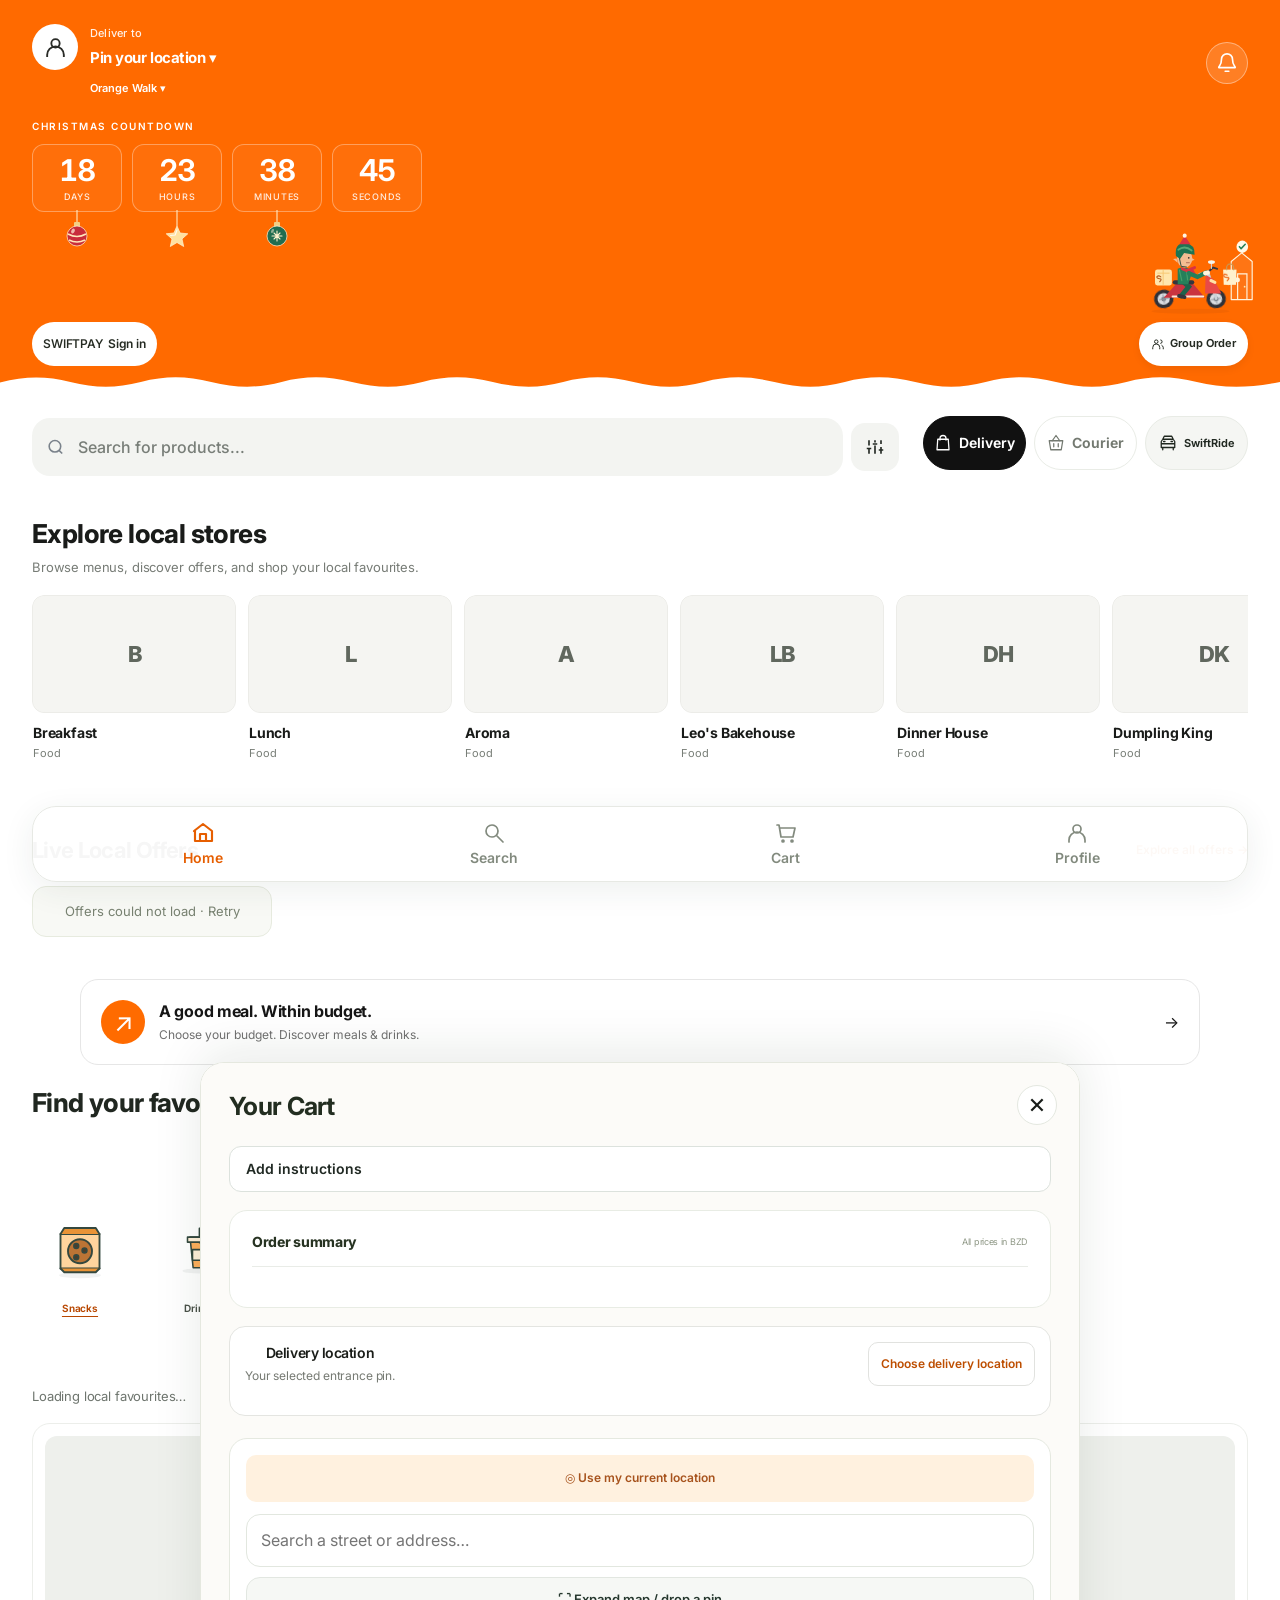
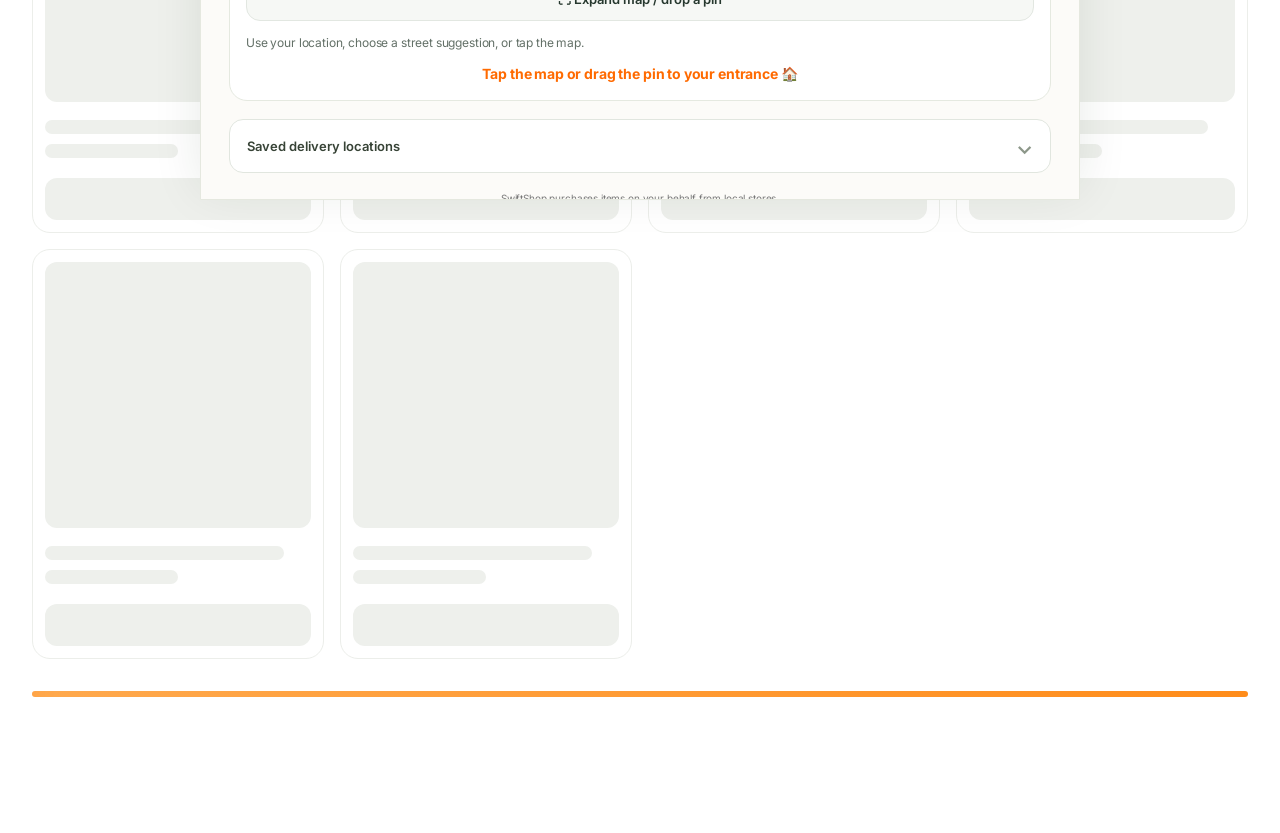
==== commit f7522cb1: "Show motorcycle position marker and black road route to next stop" ====
--- a/index.html
+++ b/index.html
@@ -14269,4 +14269,4 @@
 
 <link rel="stylesheet" href="apparel-store.css?v=entrancefit20261127">
 
-<link rel="stylesheet" href="runner-live-map.css?v=precise20261127"><script src="runner-live-map.js?v=precise20261127"></script>
+<link rel="stylesheet" href="runner-live-map.css?v=precise20261127"><script src="runner-live-map.js?v=motorcycle20261128"></script>
